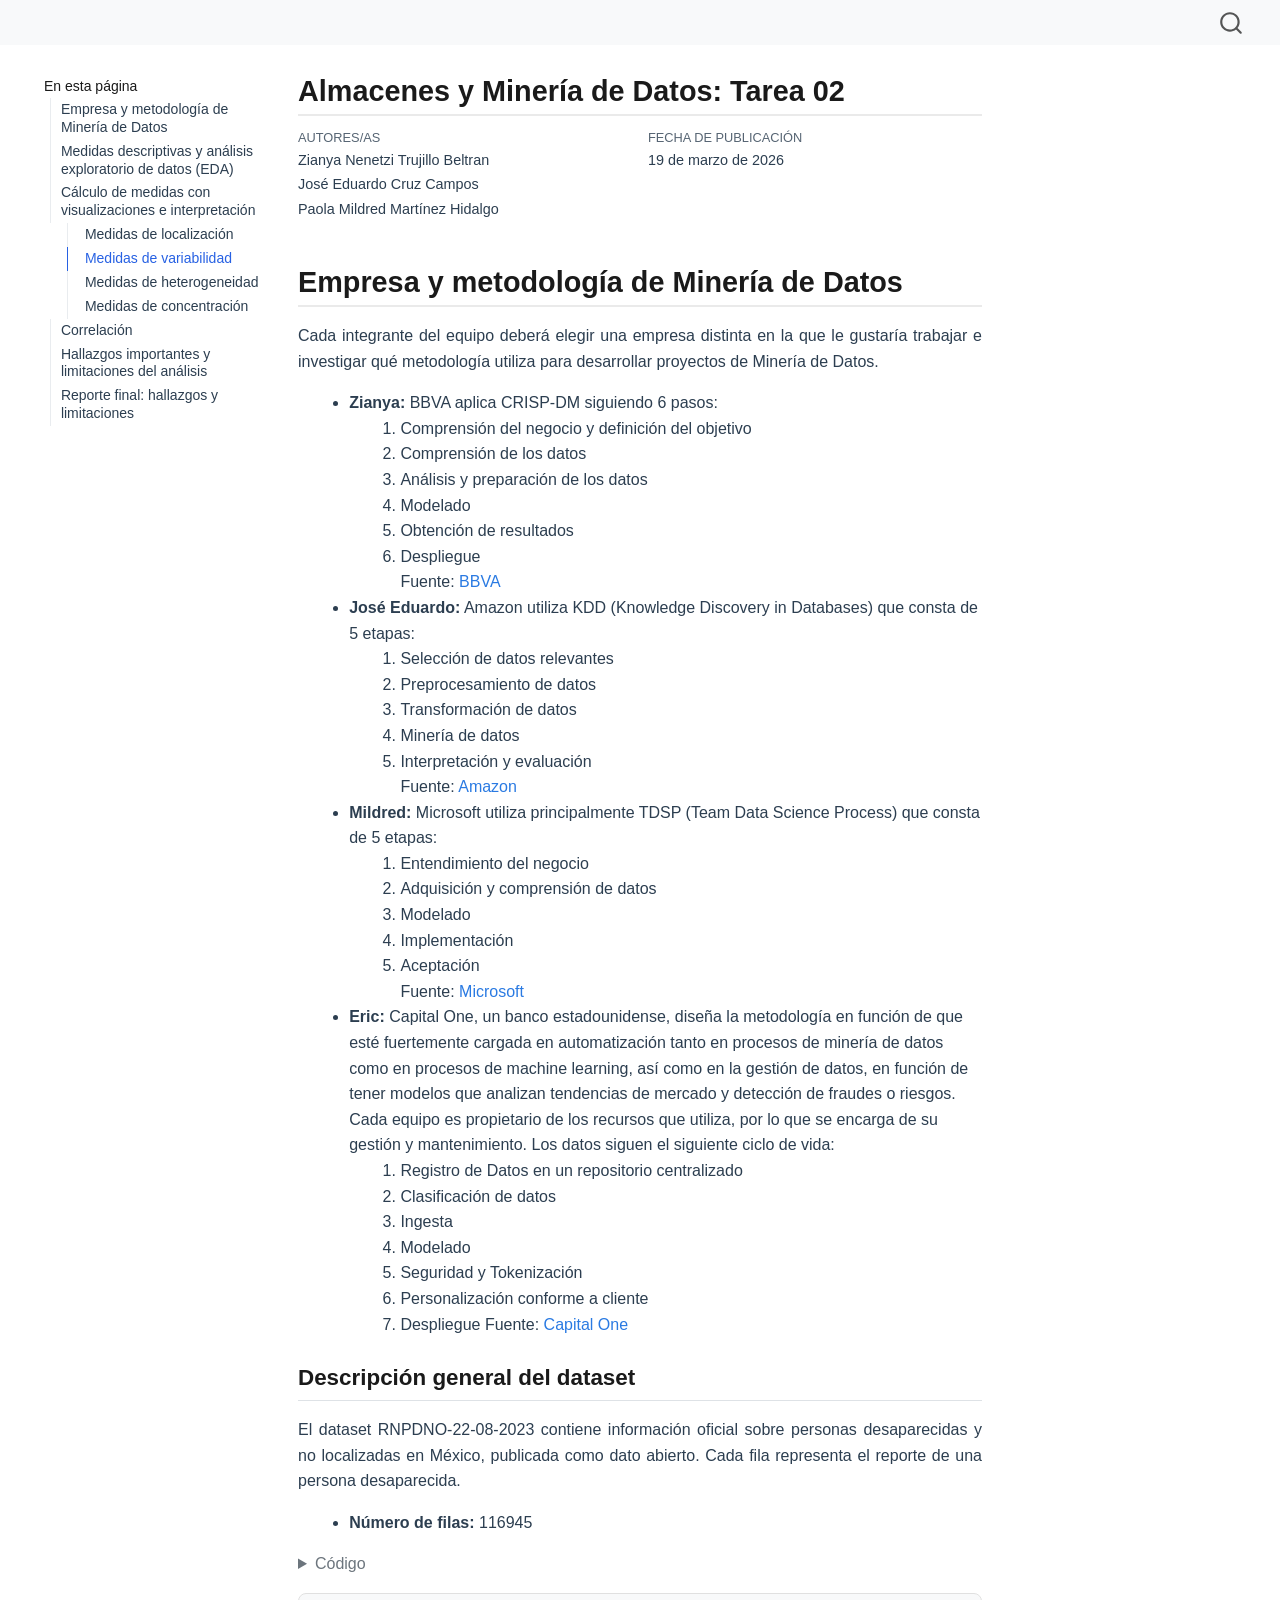
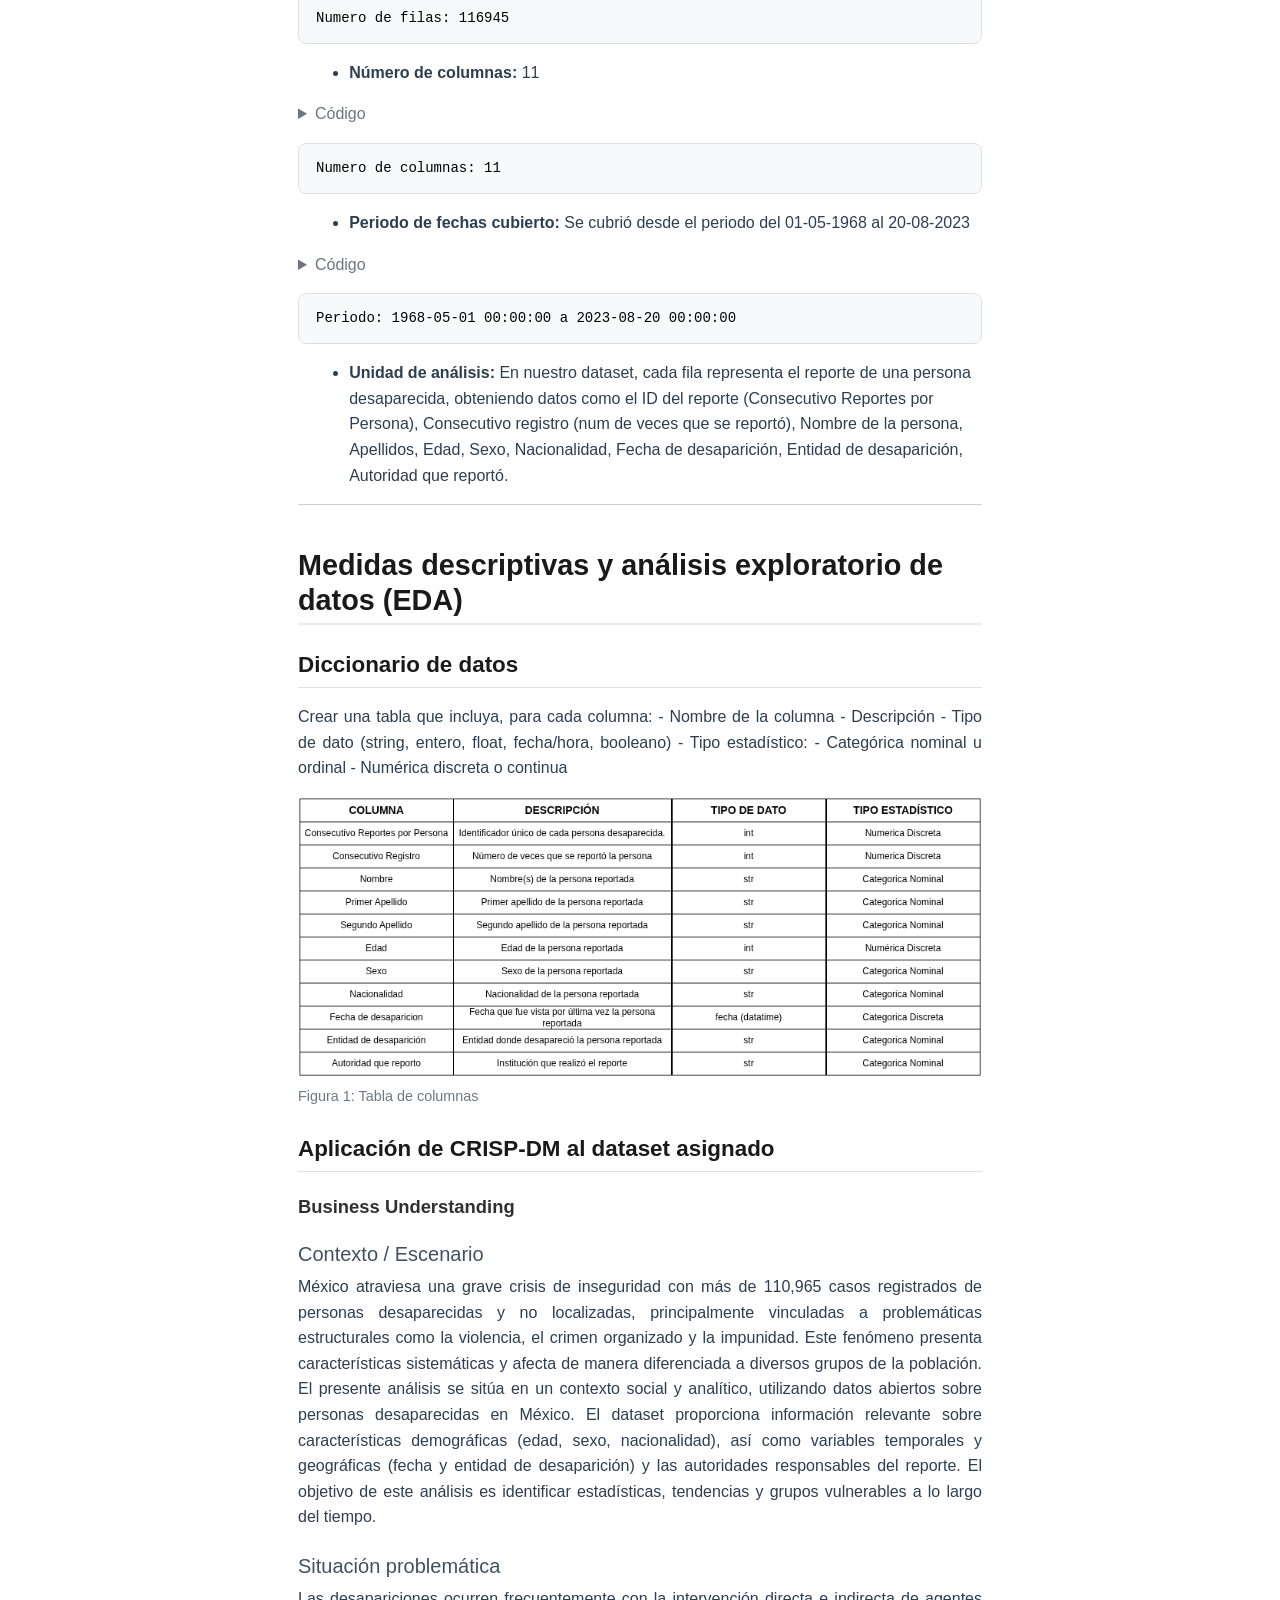
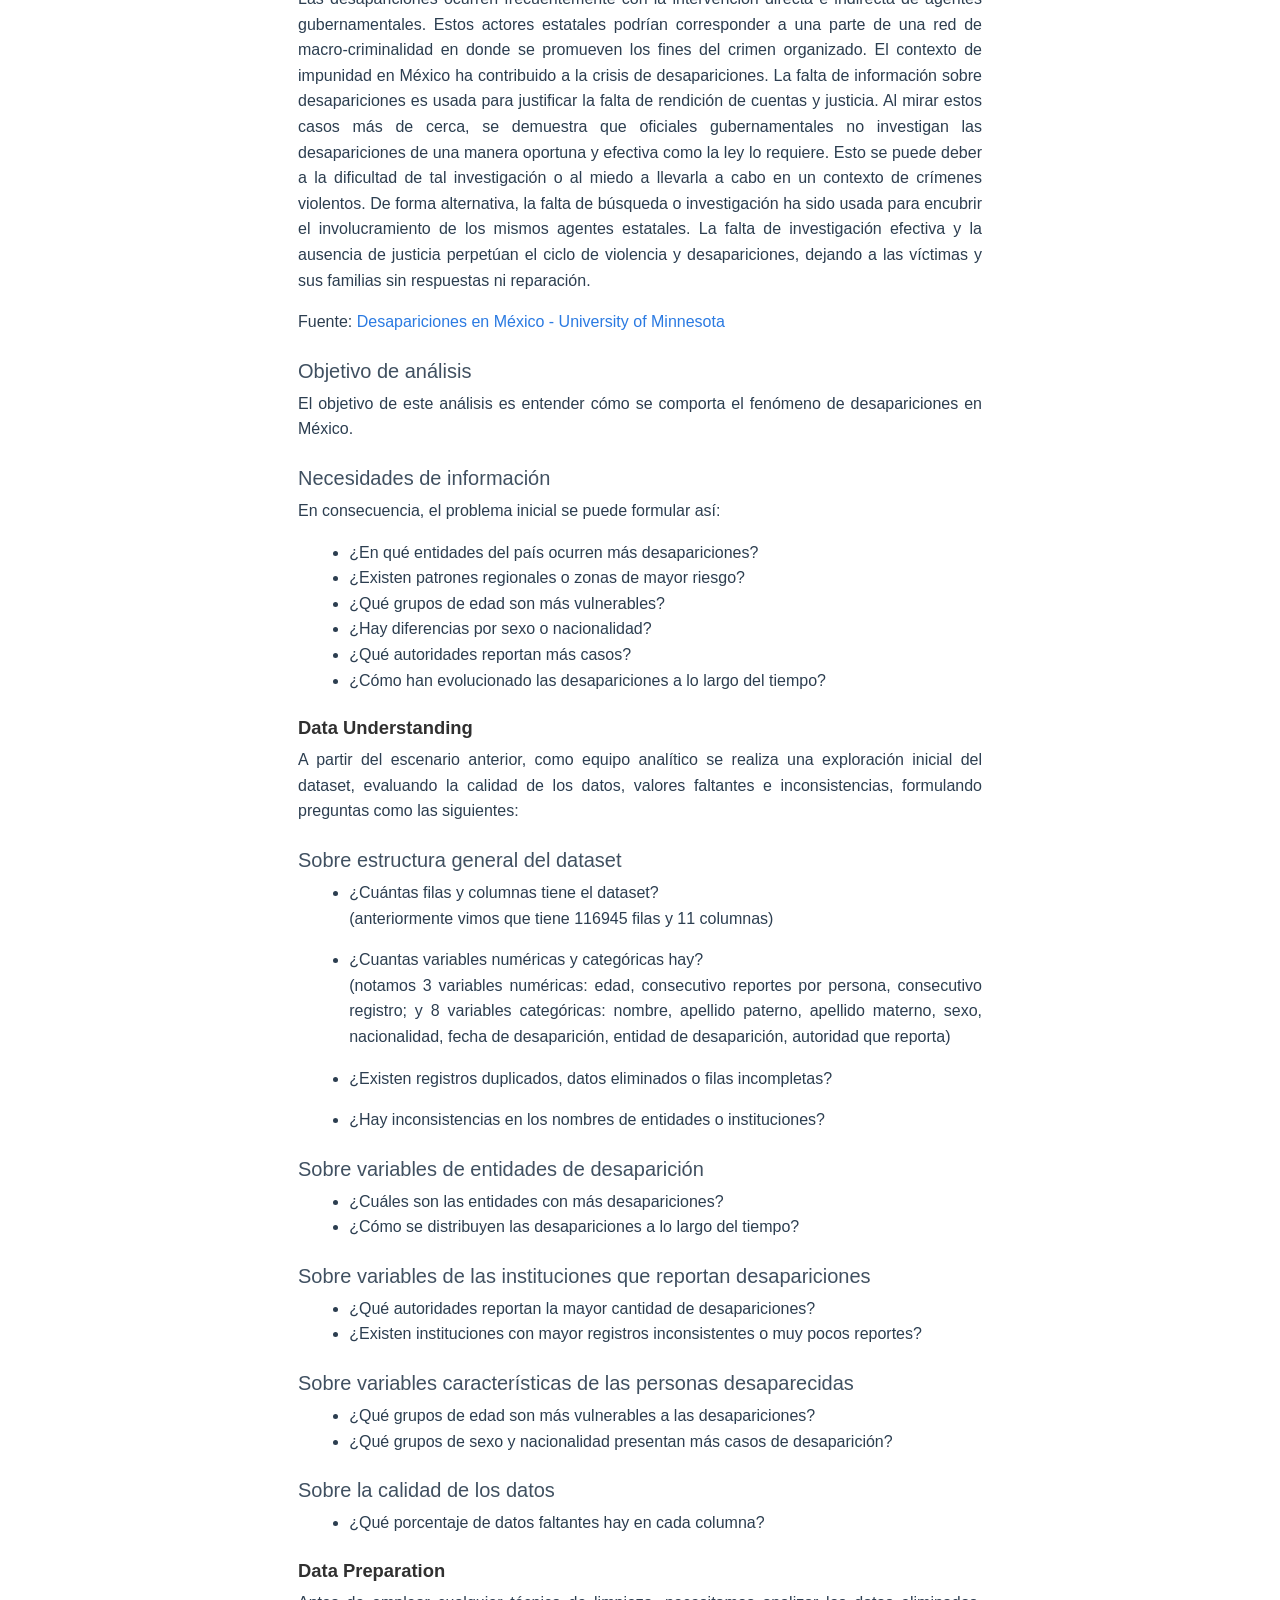
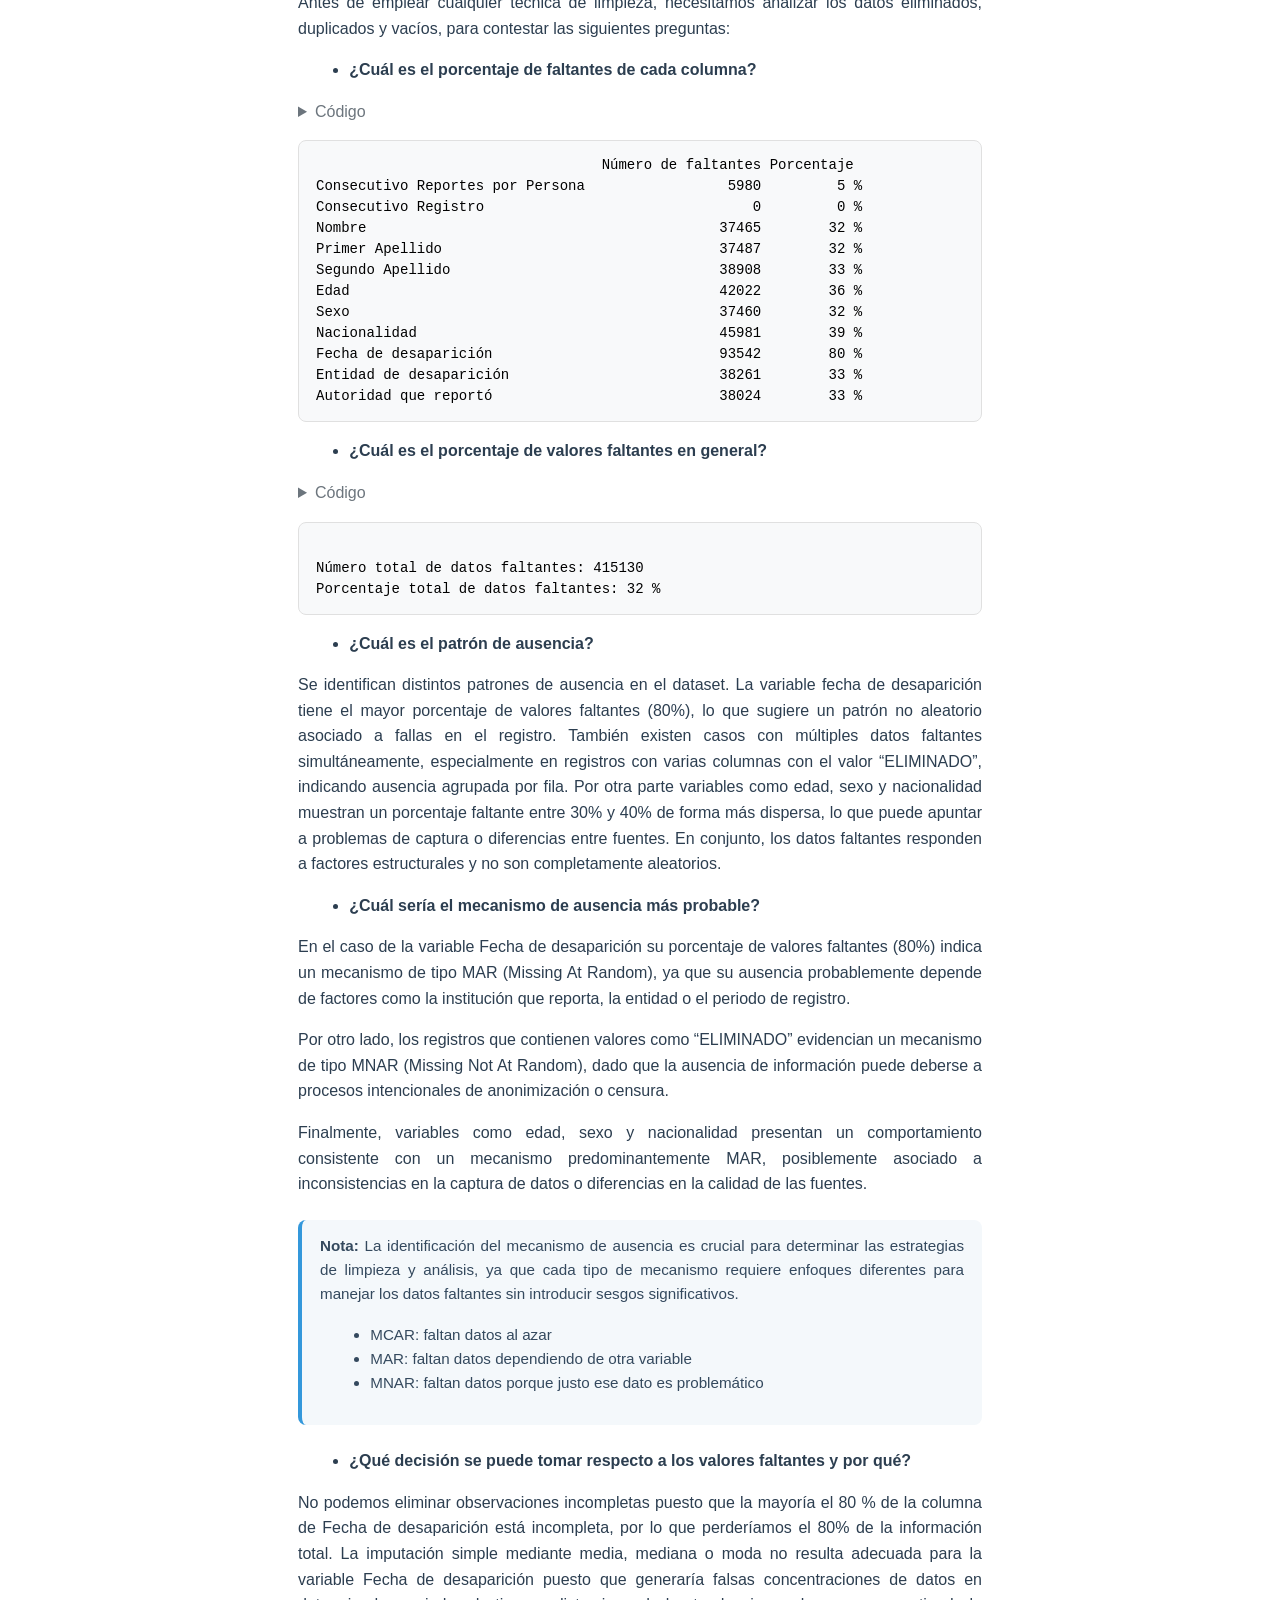
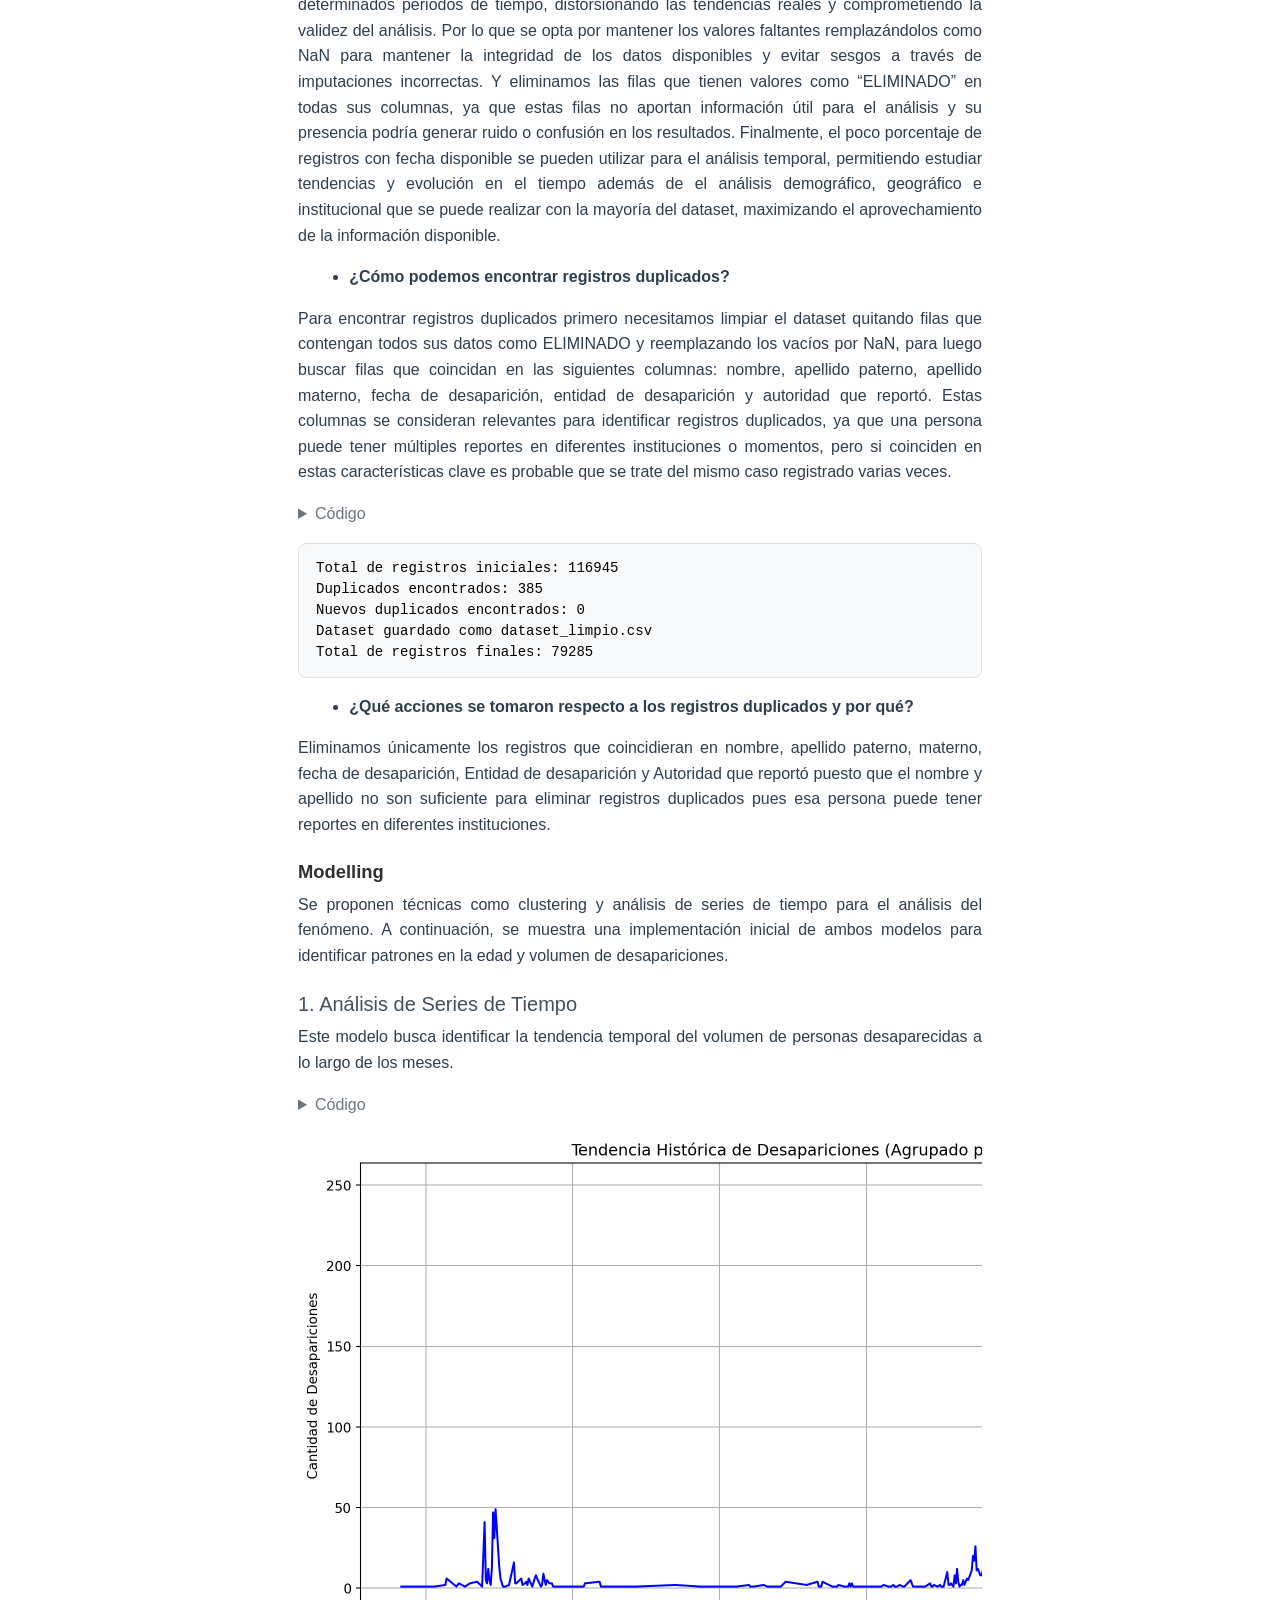
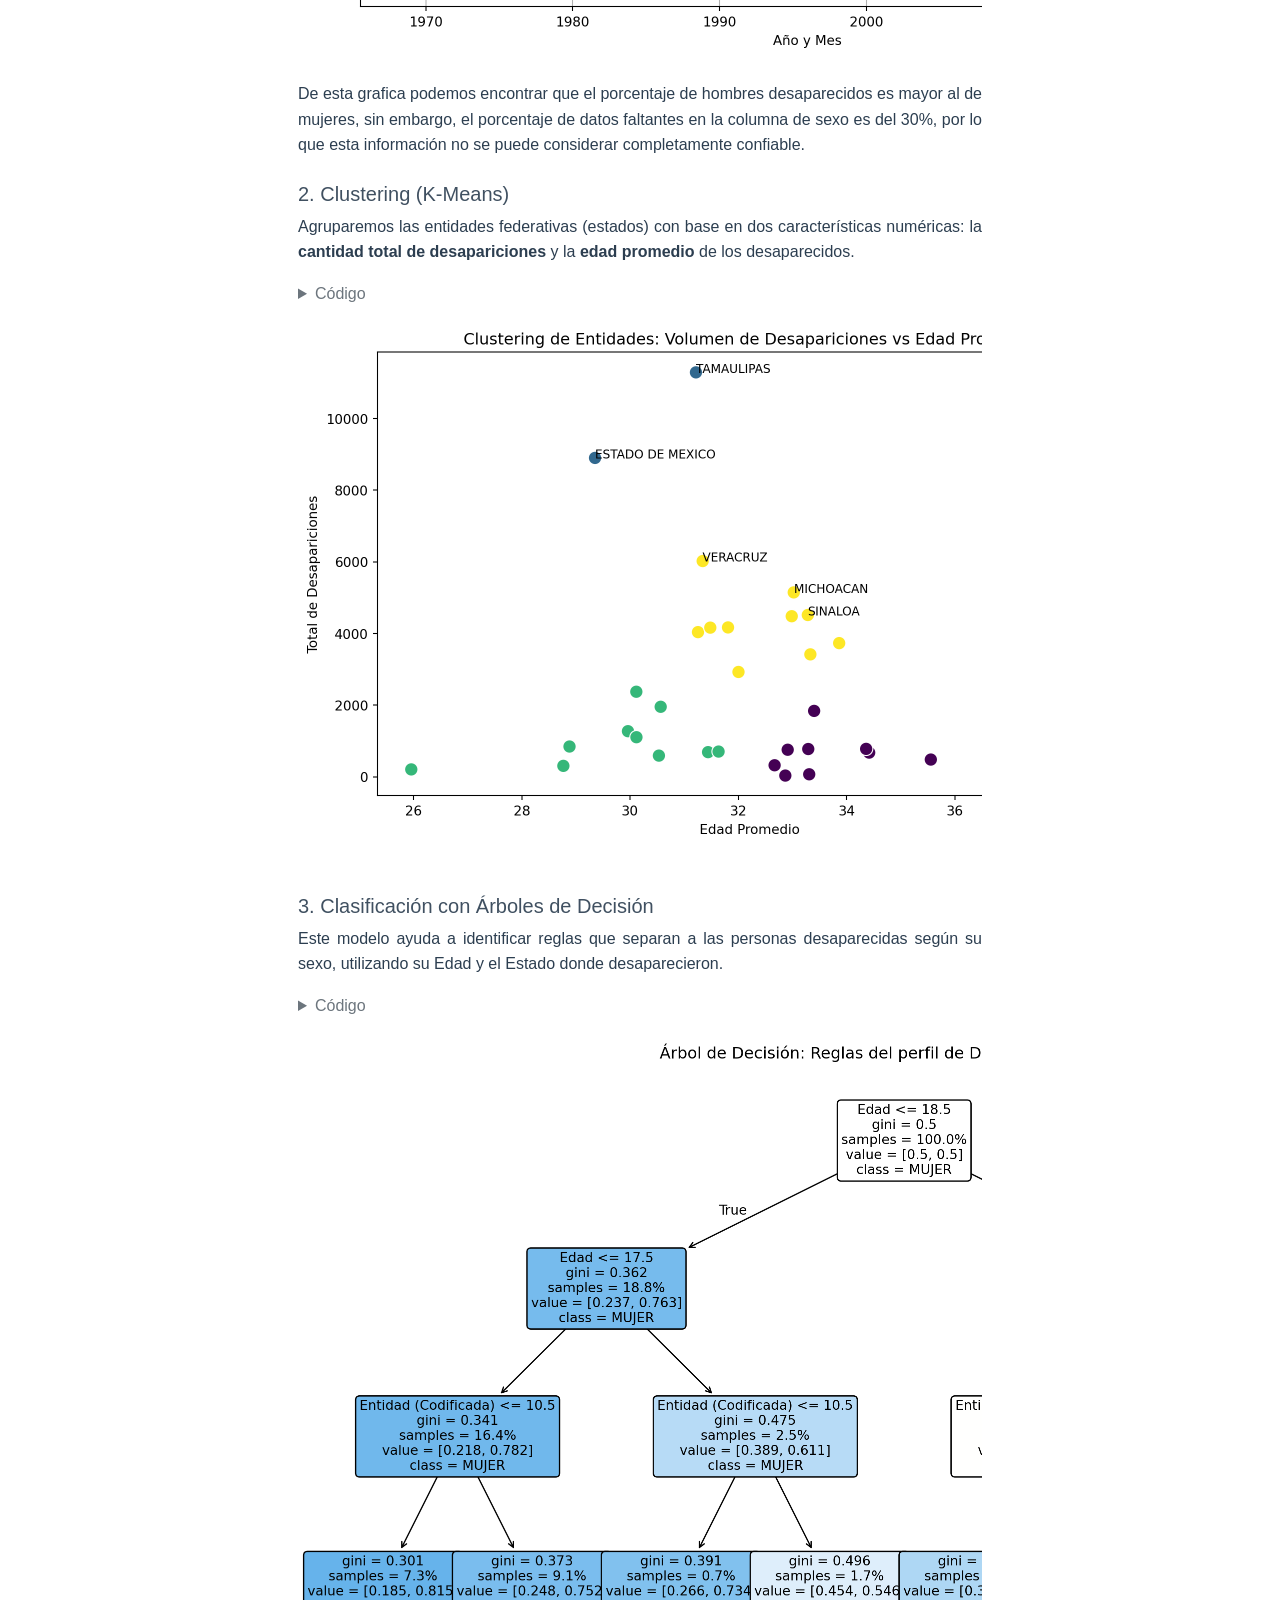
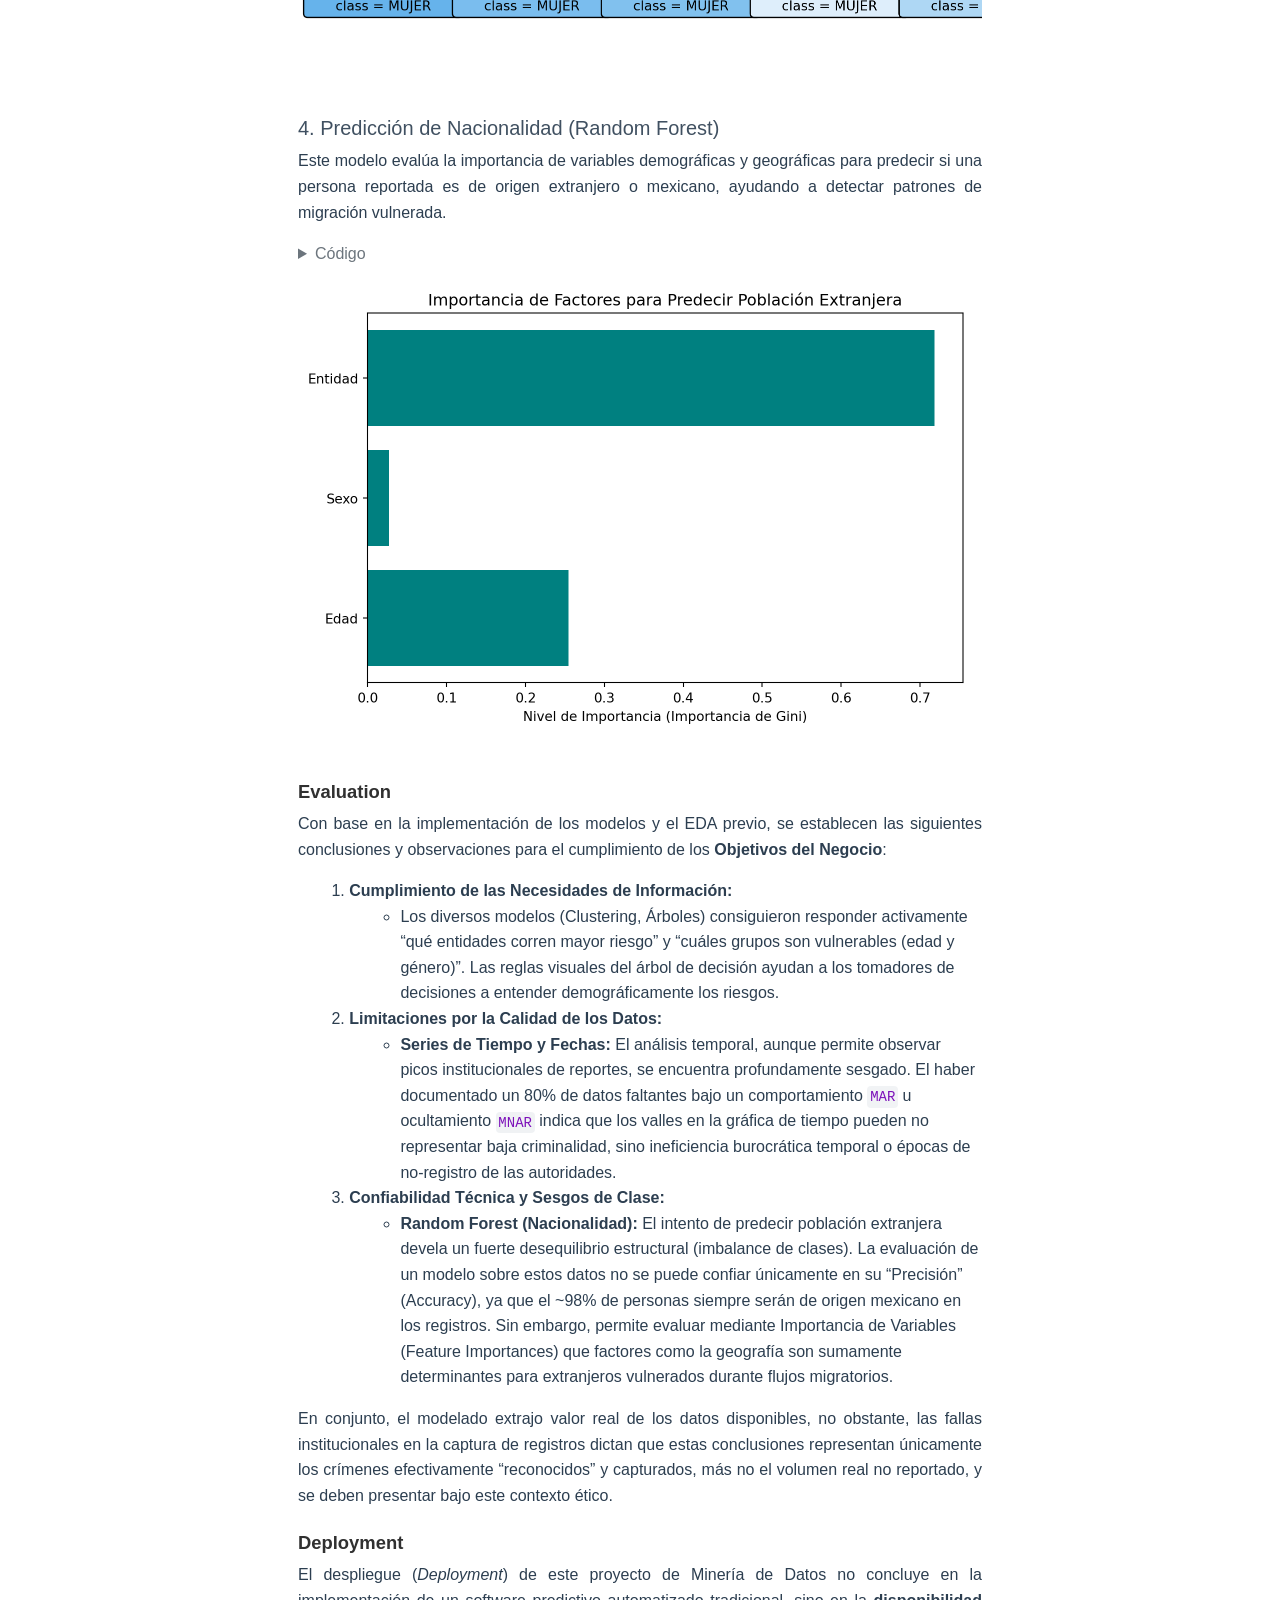
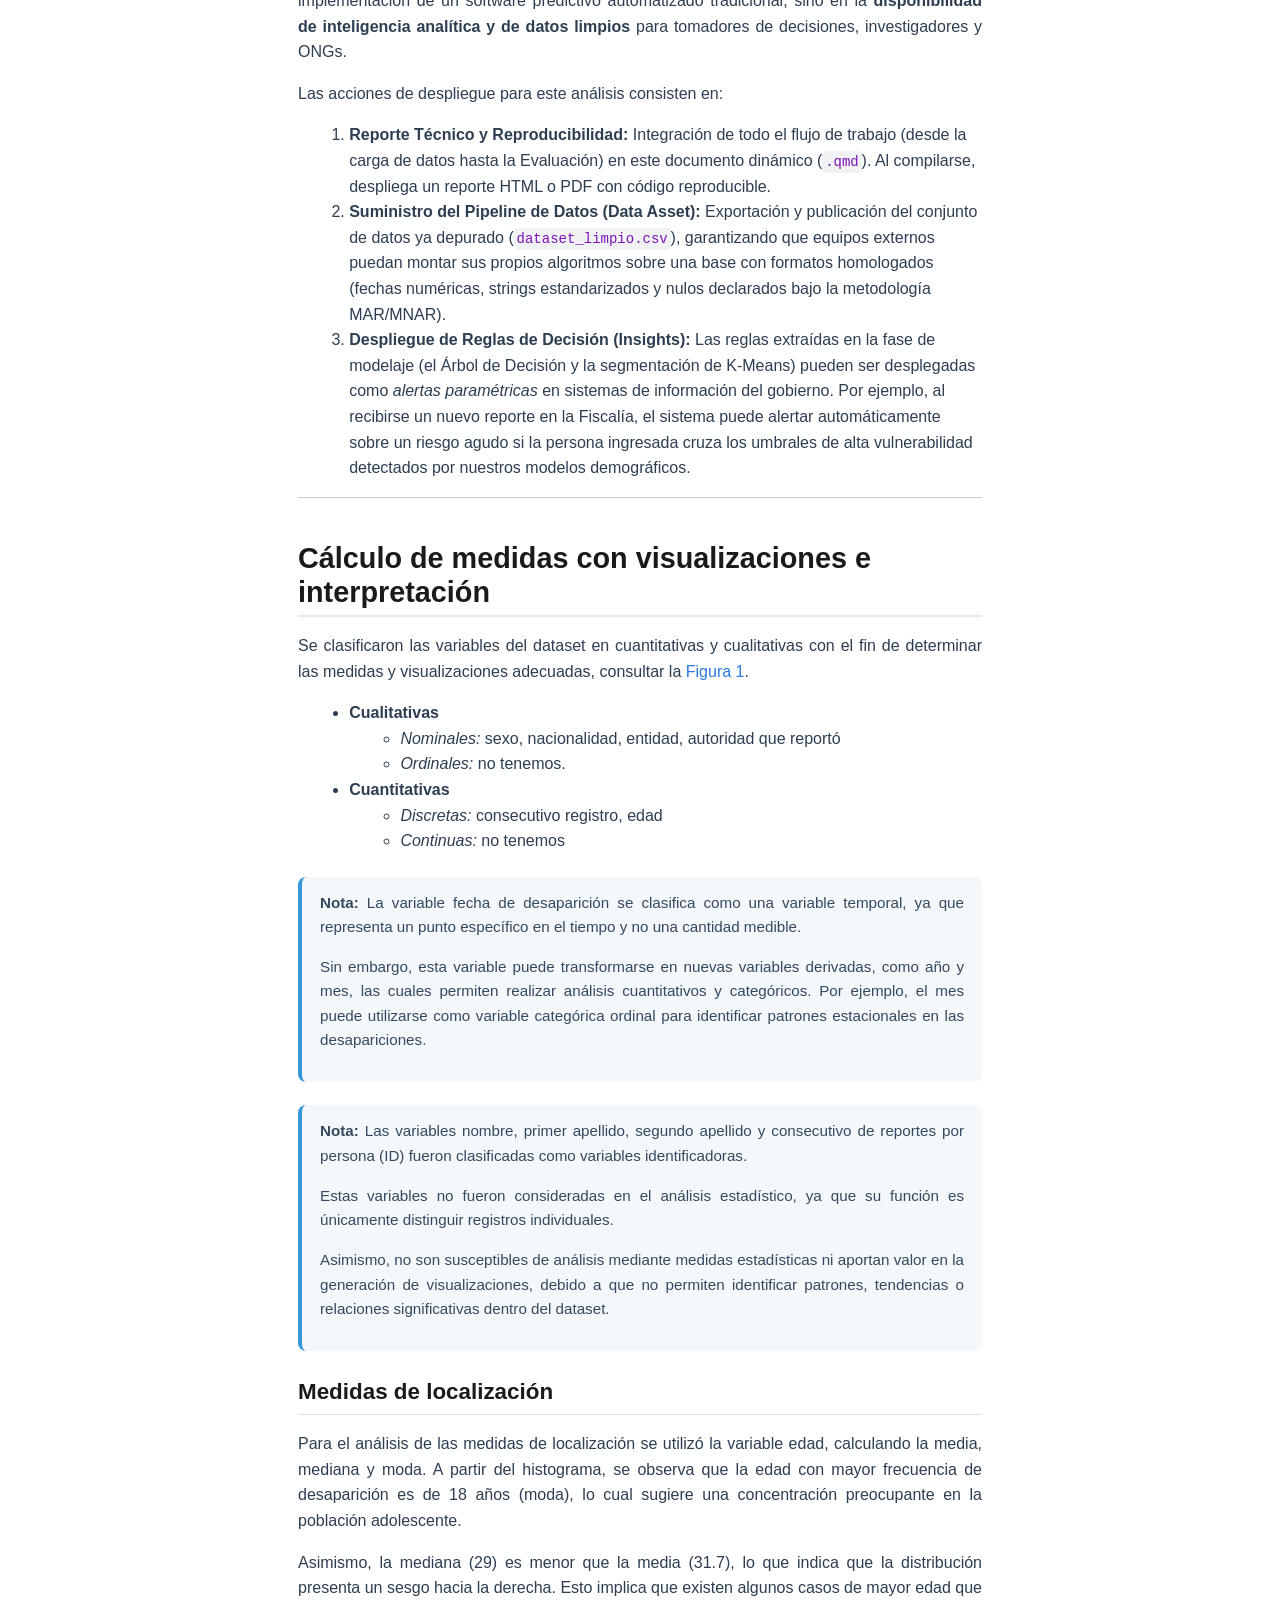
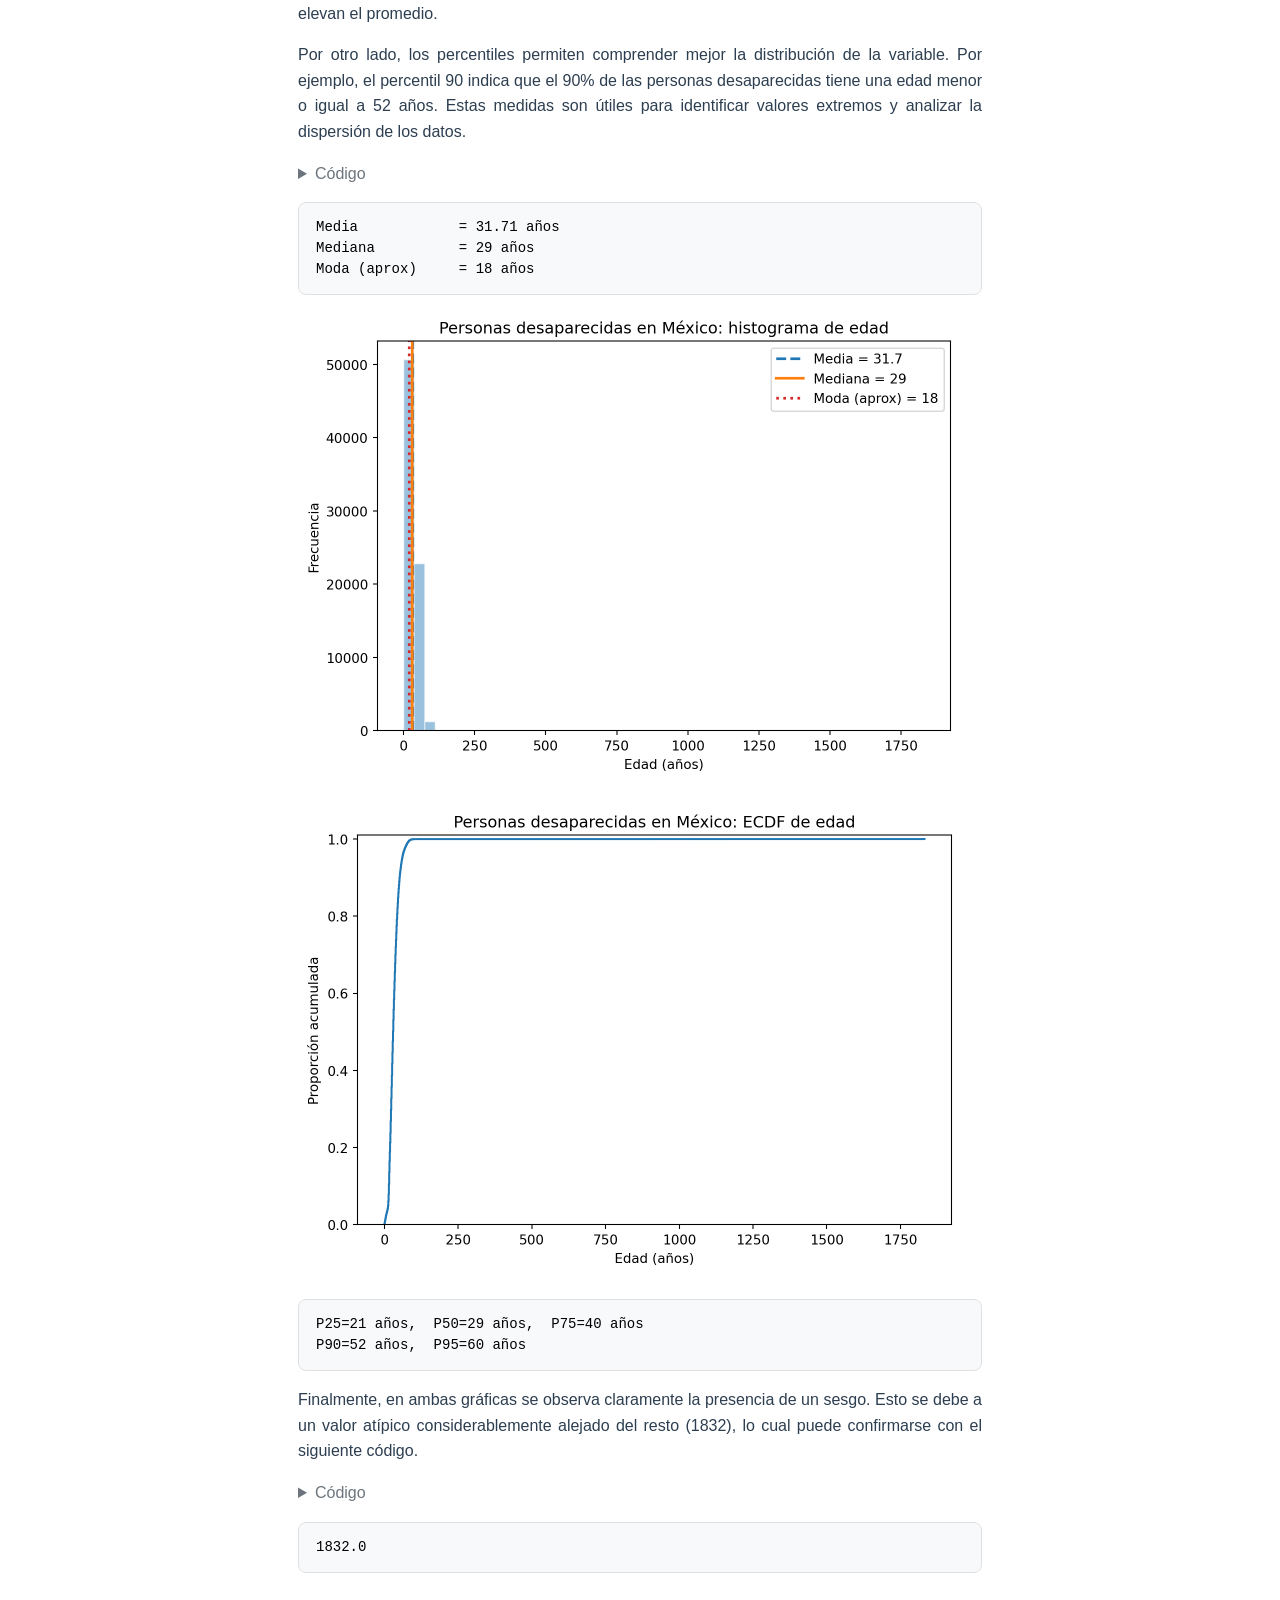
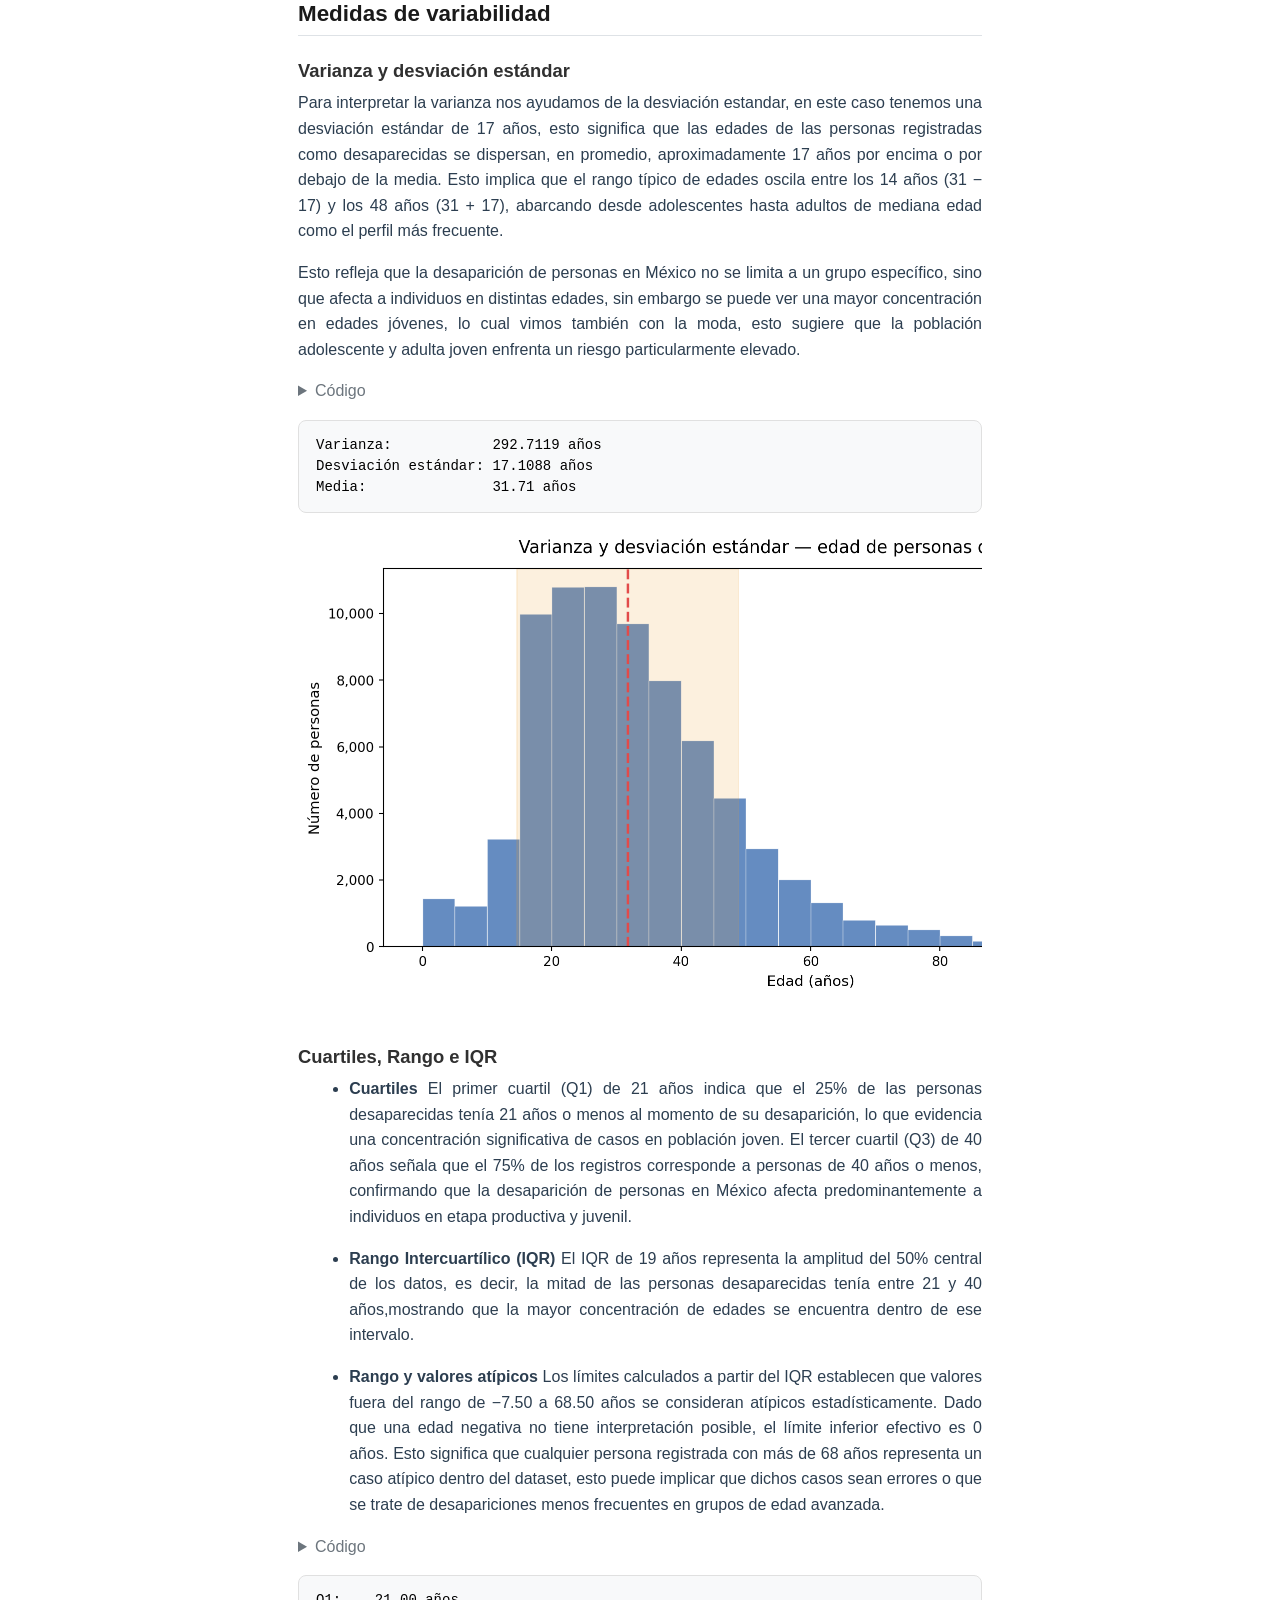
==== index.html @ b9af42fd "hallazgo 4" ====
<!DOCTYPE html>
<html xmlns="http://www.w3.org/1999/xhtml" lang="es" xml:lang="es"><head>

<meta charset="utf-8">
<meta name="generator" content="quarto-1.9.35">

<meta name="viewport" content="width=device-width, initial-scale=1.0, user-scalable=yes">

<meta name="author" content="Zianya Nenetzi Trujillo Beltran">
<meta name="author" content="José Eduardo Cruz Campos">
<meta name="author" content="Paola Mildred Martínez Hidalgo">

<title>Almacenes y Minería de Datos: Tarea 02</title>
<style>
/* Default styles provided by pandoc.
** See https://pandoc.org/MANUAL.html#variables-for-html for config info.
*/
code{white-space: pre-wrap;}
span.smallcaps{font-variant: small-caps;}
div.columns{display: flex; gap: min(4vw, 1.5em);}
div.column{flex: auto; overflow-x: auto;}
div.hanging-indent{margin-left: 1.5em; text-indent: -1.5em;}
ul.task-list{list-style: none;}
ul.task-list li input[type="checkbox"] {
  width: 0.8em;
  margin: 0 0.8em 0.2em -1em; /* quarto-specific, see https://github.com/quarto-dev/quarto-cli/issues/4556 */ 
  vertical-align: middle;
}
/* CSS for syntax highlighting */
html { -webkit-text-size-adjust: 100%; }
pre > code.sourceCode { white-space: pre; position: relative; }
pre > code.sourceCode > span { display: inline-block; line-height: 1.25; }
pre > code.sourceCode > span:empty { height: 1.2em; }
.sourceCode { overflow: visible; }
code.sourceCode > span { color: inherit; text-decoration: inherit; }
div.sourceCode { margin: 1em 0; }
pre.sourceCode { margin: 0; }
@media screen {
div.sourceCode { overflow: auto; }
}
@media print {
pre > code.sourceCode { white-space: pre-wrap; }
pre > code.sourceCode > span { text-indent: -5em; padding-left: 5em; }
}
pre.numberSource code
  { counter-reset: source-line 0; }
pre.numberSource code > span
  { position: relative; left: -4em; counter-increment: source-line; }
pre.numberSource code > span > a:first-child::before
  { content: counter(source-line);
    position: relative; left: -1em; text-align: right; vertical-align: baseline;
    border: none; display: inline-block;
    -webkit-touch-callout: none; -webkit-user-select: none;
    -khtml-user-select: none; -moz-user-select: none;
    -ms-user-select: none; user-select: none;
    padding: 0 4px; width: 4em;
  }
pre.numberSource { margin-left: 3em;  padding-left: 4px; }
div.sourceCode
  {   }
@media screen {
pre > code.sourceCode > span > a:first-child::before { text-decoration: underline; }
}
</style>


<script src="site_libs/quarto-nav/quarto-nav.js"></script>
<script src="site_libs/quarto-nav/headroom.min.js"></script>
<script src="site_libs/clipboard/clipboard.min.js"></script>
<script src="site_libs/quarto-search/autocomplete.umd.js"></script>
<script src="site_libs/quarto-search/fuse.min.js"></script>
<script src="site_libs/quarto-search/quarto-search.js"></script>
<meta name="quarto:offset" content="./">
<script src="site_libs/quarto-html/quarto.js" type="module"></script>
<script src="site_libs/quarto-html/tabsets/tabsets.js" type="module"></script>
<script src="site_libs/quarto-html/popper.min.js"></script>
<script src="site_libs/quarto-html/tippy.umd.min.js"></script>
<script src="site_libs/quarto-html/anchor.min.js"></script>
<link href="site_libs/quarto-html/tippy.css" rel="stylesheet">
<link href="site_libs/quarto-html/quarto-syntax-highlighting-46f66b053e56abd73bb6e954d61a315b.css" rel="stylesheet" id="quarto-text-highlighting-styles">
<script src="site_libs/bootstrap/bootstrap.min.js"></script>
<link href="site_libs/bootstrap/bootstrap-icons.css" rel="stylesheet">
<link href="site_libs/bootstrap/bootstrap-04217135fd46c88b22d4bd32c3ae5eaf.min.css" rel="stylesheet" append-hash="true" id="quarto-bootstrap" data-mode="light">
<script id="quarto-search-options" type="application/json">{
  "location": "navbar",
  "copy-button": false,
  "collapse-after": 3,
  "panel-placement": "end",
  "type": "overlay",
  "limit": 50,
  "keyboard-shortcut": [
    "f",
    "/",
    "s"
  ],
  "show-item-context": false,
  "language": {
    "search-no-results-text": "No se han encontrado resultados",
    "search-matching-documents-text": "documentos encontrados",
    "search-copy-link-title": "Copiar el enlace en la búsqueda",
    "search-hide-matches-text": "Ocultar resultados adicionales",
    "search-more-match-text": "resultado adicional en este documento",
    "search-more-matches-text": "resultados adicionales en este documento",
    "search-clear-button-title": "Borrar",
    "search-text-placeholder": "",
    "search-detached-cancel-button-title": "Cancelar",
    "search-submit-button-title": "Enviar",
    "search-label": "Buscar"
  }
}</script>


<link rel="stylesheet" href="styles.css">
</head>

<body class="floating nav-fixed quarto-light">

<div id="quarto-search-results"></div>
  <header id="quarto-header" class="headroom fixed-top">
    <nav class="navbar navbar-expand-lg " data-bs-theme="dark">
      <div class="navbar-container container-fluid">
        <div class="quarto-navbar-tools tools-end">
</div>
          <div id="quarto-search" class="" title="Buscar"></div>
      </div> <!-- /container-fluid -->
    </nav>
</header>
<!-- content -->
<div id="quarto-content" class="quarto-container page-columns page-rows-contents page-layout-article page-navbar">
<!-- sidebar -->
  <nav id="quarto-sidebar" class="sidebar collapse collapse-horizontal quarto-sidebar-collapse-item sidebar-navigation floating overflow-auto">
    <nav id="TOC" role="doc-toc" class="toc-active">
    <h2 id="toc-title">En esta página</h2>
   
  <ul class="collapse">
  <li><a href="#empresa-y-metodología-de-minería-de-datos" id="toc-empresa-y-metodología-de-minería-de-datos" class="nav-link active" data-scroll-target="#empresa-y-metodología-de-minería-de-datos">Empresa y metodología de Minería de Datos</a>
  <ul class="collapse">
  <li><a href="#descripción-general-del-dataset" id="toc-descripción-general-del-dataset" class="nav-link" data-scroll-target="#descripción-general-del-dataset">Descripción general del dataset</a></li>
  </ul></li>
  <li><a href="#medidas-descriptivas-y-análisis-exploratorio-de-datos-eda" id="toc-medidas-descriptivas-y-análisis-exploratorio-de-datos-eda" class="nav-link" data-scroll-target="#medidas-descriptivas-y-análisis-exploratorio-de-datos-eda">Medidas descriptivas y análisis exploratorio de datos (EDA)</a>
  <ul class="collapse">
  <li><a href="#diccionario-de-datos" id="toc-diccionario-de-datos" class="nav-link" data-scroll-target="#diccionario-de-datos">Diccionario de datos</a></li>
  <li><a href="#aplicación-de-crisp-dm-al-dataset-asignado" id="toc-aplicación-de-crisp-dm-al-dataset-asignado" class="nav-link" data-scroll-target="#aplicación-de-crisp-dm-al-dataset-asignado">Aplicación de CRISP-DM al dataset asignado</a></li>
  </ul></li>
  <li><a href="#cálculo-de-medidas-con-visualizaciones-e-interpretación" id="toc-cálculo-de-medidas-con-visualizaciones-e-interpretación" class="nav-link" data-scroll-target="#cálculo-de-medidas-con-visualizaciones-e-interpretación">Cálculo de medidas con visualizaciones e interpretación</a>
  <ul class="collapse">
  <li><a href="#medidas-de-localización" id="toc-medidas-de-localización" class="nav-link" data-scroll-target="#medidas-de-localización">Medidas de localización</a></li>
  <li><a href="#medidas-de-variabilidad" id="toc-medidas-de-variabilidad" class="nav-link" data-scroll-target="#medidas-de-variabilidad">Medidas de variabilidad</a></li>
  <li><a href="#medidas-de-heterogeneidad" id="toc-medidas-de-heterogeneidad" class="nav-link" data-scroll-target="#medidas-de-heterogeneidad">Medidas de heterogeneidad</a></li>
  <li><a href="#medidas-de-concentración" id="toc-medidas-de-concentración" class="nav-link" data-scroll-target="#medidas-de-concentración">Medidas de concentración</a></li>
  </ul></li>
  <li><a href="#correlación" id="toc-correlación" class="nav-link" data-scroll-target="#correlación">Correlación</a></li>
  <li><a href="#hallazgos-importantes-y-limitaciones-del-análisis" id="toc-hallazgos-importantes-y-limitaciones-del-análisis" class="nav-link" data-scroll-target="#hallazgos-importantes-y-limitaciones-del-análisis">Hallazgos importantes y limitaciones del análisis</a></li>
  <li><a href="#reporte-final-hallazgos-y-limitaciones" id="toc-reporte-final-hallazgos-y-limitaciones" class="nav-link" data-scroll-target="#reporte-final-hallazgos-y-limitaciones">Reporte final: hallazgos y limitaciones</a></li>
  </ul>
</nav>
</nav>
<div id="quarto-sidebar-glass" class="quarto-sidebar-collapse-item" data-bs-toggle="collapse" data-bs-target=".quarto-sidebar-collapse-item"></div>
<!-- margin-sidebar -->
    <div id="quarto-margin-sidebar" class="sidebar margin-sidebar zindex-bottom">
    </div>
<!-- main -->
<main class="content" id="quarto-document-content">

<header id="title-block-header" class="quarto-title-block default">
<div class="quarto-title">
<h1 class="title">Almacenes y Minería de Datos: Tarea 02</h1>
</div>



<div class="quarto-title-meta">

    <div>
    <div class="quarto-title-meta-heading">Autores/as</div>
    <div class="quarto-title-meta-contents">
             <p>Zianya Nenetzi Trujillo Beltran </p>
             <p>José Eduardo Cruz Campos </p>
             <p>Paola Mildred Martínez Hidalgo </p>
          </div>
  </div>
    
    <div>
    <div class="quarto-title-meta-heading">Fecha de publicación</div>
    <div class="quarto-title-meta-contents">
      <p class="date">19 de marzo de 2026</p>
    </div>
  </div>
  
    
  </div>
  


</header>


<section id="empresa-y-metodología-de-minería-de-datos" class="level1">
<h1>Empresa y metodología de Minería de Datos</h1>
<p>Cada integrante del equipo deberá elegir una empresa distinta en la que le gustaría trabajar e investigar qué metodología utiliza para desarrollar proyectos de Minería de Datos.</p>
<ul>
<li><strong>Zianya:</strong> BBVA aplica CRISP-DM siguiendo 6 pasos:
<ol type="1">
<li>Comprensión del negocio y definición del objetivo</li>
<li>Comprensión de los datos</li>
<li>Análisis y preparación de los datos</li>
<li>Modelado</li>
<li>Obtención de resultados</li>
<li>Despliegue<br>
Fuente: <a href="https://www.bbva.com/es/empresas/como-puede-ayudar-el-data-mining-a-las-empresas/">BBVA</a></li>
</ol></li>
<li><strong>José Eduardo:</strong> Amazon utiliza KDD (Knowledge Discovery in Databases) que consta de 5 etapas:
<ol type="1">
<li>Selección de datos relevantes</li>
<li>Preprocesamiento de datos</li>
<li>Transformación de datos</li>
<li>Minería de datos</li>
<li>Interpretación y evaluación<br>
Fuente: <a href="https://aws.amazon.com/es/what-is/data-mining/">Amazon</a></li>
</ol></li>
<li><strong>Mildred:</strong> Microsoft utiliza principalmente TDSP (Team Data Science Process) que consta de 5 etapas:
<ol type="1">
<li>Entendimiento del negocio</li>
<li>Adquisición y comprensión de datos</li>
<li>Modelado</li>
<li>Implementación</li>
<li>Aceptación<br>
Fuente: <a href="https://learn.microsoft.com/en-us/analysis-services/data-mining/data-mining-ssas?view=asallproducts-allversions">Microsoft</a></li>
</ol></li>
<li><strong>Eric:</strong> Capital One, un banco estadounidense, diseña la metodología en función de que esté fuertemente cargada en automatización tanto en procesos de minería de datos como en procesos de machine learning, así como en la gestión de datos, en función de tener modelos que analizan tendencias de mercado y detección de fraudes o riesgos. Cada equipo es propietario de los recursos que utiliza, por lo que se encarga de su gestión y mantenimiento. Los datos siguen el siguiente ciclo de vida:
<ol type="1">
<li>Registro de Datos en un repositorio centralizado</li>
<li>Clasificación de datos</li>
<li>Ingesta</li>
<li>Modelado</li>
<li>Seguridad y Tokenización</li>
<li>Personalización conforme a cliente</li>
<li>Despliegue Fuente: <a href="https://www.capitalone.com/tech/cloud/data-management-at-scale/">Capital One</a></li>
</ol></li>
</ul>
<section id="descripción-general-del-dataset" class="level2">
<h2 class="anchored" data-anchor-id="descripción-general-del-dataset">Descripción general del dataset</h2>
<p>El dataset RNPDNO-22-08-2023 contiene información oficial sobre personas desaparecidas y no localizadas en México, publicada como dato abierto. Cada fila representa el reporte de una persona desaparecida.</p>
<ul>
<li><strong>Número de filas:</strong> 116945</li>
</ul>
<div id="9afa1002" class="cell" data-execution_count="1">
<details class="code-fold">
<summary>Código</summary>
<div class="code-copy-outer-scaffold"><div class="sourceCode cell-code" id="cb1"><pre class="sourceCode python code-with-copy"><code class="sourceCode python"><span id="cb1-1"><a href="#cb1-1" aria-hidden="true" tabindex="-1"></a><span class="im">import</span> numpy <span class="im">as</span> np</span>
<span id="cb1-2"><a href="#cb1-2" aria-hidden="true" tabindex="-1"></a><span class="im">import</span> pandas <span class="im">as</span> pd</span>
<span id="cb1-3"><a href="#cb1-3" aria-hidden="true" tabindex="-1"></a><span class="im">import</span> matplotlib.pyplot <span class="im">as</span> plt</span>
<span id="cb1-4"><a href="#cb1-4" aria-hidden="true" tabindex="-1"></a></span>
<span id="cb1-5"><a href="#cb1-5" aria-hidden="true" tabindex="-1"></a>dataset <span class="op">=</span> pd.read_csv(<span class="st">"RNPDNO-22-08-2023.csv"</span>, encoding<span class="op">=</span><span class="st">"latin-1"</span>)</span>
<span id="cb1-6"><a href="#cb1-6" aria-hidden="true" tabindex="-1"></a></span>
<span id="cb1-7"><a href="#cb1-7" aria-hidden="true" tabindex="-1"></a>df <span class="op">=</span> pd.DataFrame(dataset)</span>
<span id="cb1-8"><a href="#cb1-8" aria-hidden="true" tabindex="-1"></a>num_files <span class="op">=</span> df.shape[<span class="dv">0</span>] <span class="co">#obtenemos el numero de filas del csv </span></span>
<span id="cb1-9"><a href="#cb1-9" aria-hidden="true" tabindex="-1"></a></span>
<span id="cb1-10"><a href="#cb1-10" aria-hidden="true" tabindex="-1"></a><span class="bu">print</span>(<span class="ss">f"Numero de filas: </span><span class="sc">{</span>num_files<span class="sc">}</span><span class="ss">"</span>)</span></code></pre></div><button title="Copiar al portapapeles" class="code-copy-button"><i class="bi"></i></button></div>
</details>
<div class="cell-output cell-output-stdout">
<pre><code>Numero de filas: 116945</code></pre>
</div>
</div>
<ul>
<li><strong>Número de columnas:</strong> 11</li>
</ul>
<div id="ffbf6f32" class="cell" data-execution_count="2">
<details class="code-fold">
<summary>Código</summary>
<div class="code-copy-outer-scaffold"><div class="sourceCode cell-code" id="cb3"><pre class="sourceCode python code-with-copy"><code class="sourceCode python"><span id="cb3-1"><a href="#cb3-1" aria-hidden="true" tabindex="-1"></a><span class="im">import</span> numpy <span class="im">as</span> np</span>
<span id="cb3-2"><a href="#cb3-2" aria-hidden="true" tabindex="-1"></a><span class="im">import</span> pandas <span class="im">as</span> pd</span>
<span id="cb3-3"><a href="#cb3-3" aria-hidden="true" tabindex="-1"></a><span class="im">import</span> matplotlib.pyplot <span class="im">as</span> plt</span>
<span id="cb3-4"><a href="#cb3-4" aria-hidden="true" tabindex="-1"></a></span>
<span id="cb3-5"><a href="#cb3-5" aria-hidden="true" tabindex="-1"></a>dataset <span class="op">=</span> pd.read_csv(<span class="st">"RNPDNO-22-08-2023.csv"</span>, encoding<span class="op">=</span><span class="st">"latin-1"</span>)</span>
<span id="cb3-6"><a href="#cb3-6" aria-hidden="true" tabindex="-1"></a></span>
<span id="cb3-7"><a href="#cb3-7" aria-hidden="true" tabindex="-1"></a>df <span class="op">=</span> pd.DataFrame(dataset)</span>
<span id="cb3-8"><a href="#cb3-8" aria-hidden="true" tabindex="-1"></a>num_columns <span class="op">=</span> df.shape[<span class="dv">1</span>] <span class="co">#obtenemos el numero de columnas del csv</span></span>
<span id="cb3-9"><a href="#cb3-9" aria-hidden="true" tabindex="-1"></a></span>
<span id="cb3-10"><a href="#cb3-10" aria-hidden="true" tabindex="-1"></a><span class="bu">print</span>(<span class="ss">f"Numero de columnas: </span><span class="sc">{</span>num_columns<span class="sc">}</span><span class="ss">"</span>)</span></code></pre></div><button title="Copiar al portapapeles" class="code-copy-button"><i class="bi"></i></button></div>
</details>
<div class="cell-output cell-output-stdout">
<pre><code>Numero de columnas: 11</code></pre>
</div>
</div>
<ul>
<li><strong>Periodo de fechas cubierto:</strong> Se cubrió desde el periodo del 01-05-1968 al 20-08-2023</li>
</ul>
<div id="b744fc86" class="cell" data-execution_count="3">
<details class="code-fold">
<summary>Código</summary>
<div class="code-copy-outer-scaffold"><div class="sourceCode cell-code" id="cb5"><pre class="sourceCode python code-with-copy"><code class="sourceCode python"><span id="cb5-1"><a href="#cb5-1" aria-hidden="true" tabindex="-1"></a><span class="im">import</span> numpy <span class="im">as</span> np</span>
<span id="cb5-2"><a href="#cb5-2" aria-hidden="true" tabindex="-1"></a><span class="im">import</span> pandas <span class="im">as</span> pd</span>
<span id="cb5-3"><a href="#cb5-3" aria-hidden="true" tabindex="-1"></a><span class="im">import</span> matplotlib.pyplot <span class="im">as</span> plt</span>
<span id="cb5-4"><a href="#cb5-4" aria-hidden="true" tabindex="-1"></a></span>
<span id="cb5-5"><a href="#cb5-5" aria-hidden="true" tabindex="-1"></a>dataset <span class="op">=</span> pd.read_csv(<span class="st">"RNPDNO-22-08-2023.csv"</span>, encoding<span class="op">=</span><span class="st">"latin-1"</span>)</span>
<span id="cb5-6"><a href="#cb5-6" aria-hidden="true" tabindex="-1"></a></span>
<span id="cb5-7"><a href="#cb5-7" aria-hidden="true" tabindex="-1"></a>df <span class="op">=</span> pd.DataFrame(dataset)</span>
<span id="cb5-8"><a href="#cb5-8" aria-hidden="true" tabindex="-1"></a></span>
<span id="cb5-9"><a href="#cb5-9" aria-hidden="true" tabindex="-1"></a><span class="co"># eliminamos espacios en blanco de los nombres de las columnas</span></span>
<span id="cb5-10"><a href="#cb5-10" aria-hidden="true" tabindex="-1"></a>df.columns <span class="op">=</span> df.columns.<span class="bu">str</span>.strip() </span>
<span id="cb5-11"><a href="#cb5-11" aria-hidden="true" tabindex="-1"></a><span class="co">#metemos a una lista las fechas de desaparicion para despues obtener la fecha minima y maxima.</span></span>
<span id="cb5-12"><a href="#cb5-12" aria-hidden="true" tabindex="-1"></a>df[<span class="st">"Fecha de desaparición"</span>] <span class="op">=</span> pd.to_datetime( df[<span class="st">"Fecha de desaparición"</span>], <span class="bu">format</span><span class="op">=</span><span class="st">"</span><span class="sc">%d</span><span class="st">/%m/%Y"</span>, errors<span class="op">=</span><span class="st">"coerce"</span> )</span>
<span id="cb5-13"><a href="#cb5-13" aria-hidden="true" tabindex="-1"></a>fecha_min <span class="op">=</span> df[<span class="st">"Fecha de desaparición"</span>].<span class="bu">min</span>() </span>
<span id="cb5-14"><a href="#cb5-14" aria-hidden="true" tabindex="-1"></a>fecha_max <span class="op">=</span> df[<span class="st">"Fecha de desaparición"</span>].<span class="bu">max</span>()</span>
<span id="cb5-15"><a href="#cb5-15" aria-hidden="true" tabindex="-1"></a></span>
<span id="cb5-16"><a href="#cb5-16" aria-hidden="true" tabindex="-1"></a><span class="bu">print</span>(<span class="st">"Periodo:"</span>, fecha_min, <span class="st">"a"</span>, fecha_max)</span></code></pre></div><button title="Copiar al portapapeles" class="code-copy-button"><i class="bi"></i></button></div>
</details>
<div class="cell-output cell-output-stdout">
<pre><code>Periodo: 1968-05-01 00:00:00 a 2023-08-20 00:00:00</code></pre>
</div>
</div>
<ul>
<li><strong>Unidad de análisis:</strong> En nuestro dataset, cada fila representa el reporte de una persona desaparecida, obteniendo datos como el ID del reporte (Consecutivo Reportes por Persona), Consecutivo registro (num de veces que se reportó), Nombre de la persona, Apellidos, Edad, Sexo, Nacionalidad, Fecha de desaparición, Entidad de desaparición, Autoridad que reportó.</li>
</ul>
<hr>
</section>
</section>
<section id="medidas-descriptivas-y-análisis-exploratorio-de-datos-eda" class="level1">
<h1>Medidas descriptivas y análisis exploratorio de datos (EDA)</h1>
<section id="diccionario-de-datos" class="level2">
<h2 class="anchored" data-anchor-id="diccionario-de-datos">Diccionario de datos</h2>
<p>Crear una tabla que incluya, para cada columna: - Nombre de la columna - Descripción - Tipo de dato (string, entero, float, fecha/hora, booleano) - Tipo estadístico: - Categórica nominal u ordinal - Numérica discreta o continua</p>
<div id="fig-tabla-columnas" class="quarto-float quarto-figure quarto-figure-center anchored">
<figure class="quarto-float quarto-float-fig figure">
<div aria-describedby="fig-tabla-columnas-caption-0ceaefa1-69ba-4598-a22c-09a6ac19f8ca">
<img src="images/tabla_de_columnas.png" class="img-fluid figure-img">
</div>
<figcaption class="quarto-float-caption-bottom quarto-float-caption quarto-float-fig" id="fig-tabla-columnas-caption-0ceaefa1-69ba-4598-a22c-09a6ac19f8ca">
Figura&nbsp;1: Tabla de columnas
</figcaption>
</figure>
</div>
</section>
<section id="aplicación-de-crisp-dm-al-dataset-asignado" class="level2">
<h2 class="anchored" data-anchor-id="aplicación-de-crisp-dm-al-dataset-asignado">Aplicación de CRISP-DM al dataset asignado</h2>
<section id="business-understanding" class="level3">
<h3 class="anchored" data-anchor-id="business-understanding">Business Understanding</h3>
<section id="contexto-escenario" class="level4">
<h4 class="anchored" data-anchor-id="contexto-escenario">Contexto / Escenario</h4>
<p>México atraviesa una grave crisis de inseguridad con más de 110,965 casos registrados de personas desaparecidas y no localizadas, principalmente vinculadas a problemáticas estructurales como la violencia, el crimen organizado y la impunidad. Este fenómeno presenta características sistemáticas y afecta de manera diferenciada a diversos grupos de la población. El presente análisis se sitúa en un contexto social y analítico, utilizando datos abiertos sobre personas desaparecidas en México. El dataset proporciona información relevante sobre características demográficas (edad, sexo, nacionalidad), así como variables temporales y geográficas (fecha y entidad de desaparición) y las autoridades responsables del reporte. El objetivo de este análisis es identificar estadísticas, tendencias y grupos vulnerables a lo largo del tiempo.</p>
</section>
<section id="situación-problemática" class="level4">
<h4 class="anchored" data-anchor-id="situación-problemática">Situación problemática</h4>
<p>Las desapariciones ocurren frecuentemente con la intervención directa e indirecta de agentes gubernamentales. Estos actores estatales podrían corresponder a una parte de una red de macro-criminalidad en donde se promueven los fines del crimen organizado. El contexto de impunidad en México ha contribuido a la crisis de desapariciones. La falta de información sobre desapariciones es usada para justificar la falta de rendición de cuentas y justicia. Al mirar estos casos más de cerca, se demuestra que oficiales gubernamentales no investigan las desapariciones de una manera oportuna y efectiva como la ley lo requiere. Esto se puede deber a la dificultad de tal investigación o al miedo a llevarla a cabo en un contexto de crímenes violentos. De forma alternativa, la falta de búsqueda o investigación ha sido usada para encubrir el involucramiento de los mismos agentes estatales. La falta de investigación efectiva y la ausencia de justicia perpetúan el ciclo de violencia y desapariciones, dejando a las víctimas y sus familias sin respuestas ni reparación.</p>
<p>Fuente: <a href="https://cla.umn.edu/human-rights/desapariciones-en-mexico">Desapariciones en México - University of Minnesota</a></p>
</section>
<section id="objetivo-de-análisis" class="level4">
<h4 class="anchored" data-anchor-id="objetivo-de-análisis">Objetivo de análisis</h4>
<p>El objetivo de este análisis es entender cómo se comporta el fenómeno de desapariciones en México.</p>
</section>
<section id="necesidades-de-información" class="level4">
<h4 class="anchored" data-anchor-id="necesidades-de-información">Necesidades de información</h4>
<p>En consecuencia, el problema inicial se puede formular así:</p>
<ul>
<li>¿En qué entidades del país ocurren más desapariciones?</li>
<li>¿Existen patrones regionales o zonas de mayor riesgo?</li>
<li>¿Qué grupos de edad son más vulnerables?</li>
<li>¿Hay diferencias por sexo o nacionalidad?</li>
<li>¿Qué autoridades reportan más casos?</li>
<li>¿Cómo han evolucionado las desapariciones a lo largo del tiempo?</li>
</ul>
</section>
</section>
<section id="data-understanding" class="level3">
<h3 class="anchored" data-anchor-id="data-understanding">Data Understanding</h3>
<p>A partir del escenario anterior, como equipo analítico se realiza una exploración inicial del dataset, evaluando la calidad de los datos, valores faltantes e inconsistencias, formulando preguntas como las siguientes:</p>
<section id="sobre-estructura-general-del-dataset" class="level4">
<h4 class="anchored" data-anchor-id="sobre-estructura-general-del-dataset">Sobre estructura general del dataset</h4>
<ul>
<li><p>¿Cuántas filas y columnas tiene el dataset?<br>
(anteriormente vimos que tiene 116945 filas y 11 columnas)</p></li>
<li><p>¿Cuantas variables numéricas y categóricas hay?<br>
(notamos 3 variables numéricas: edad, consecutivo reportes por persona, consecutivo registro; y 8 variables categóricas: nombre, apellido paterno, apellido materno, sexo, nacionalidad, fecha de desaparición, entidad de desaparición, autoridad que reporta)</p></li>
<li><p>¿Existen registros duplicados, datos eliminados o filas incompletas?</p></li>
<li><p>¿Hay inconsistencias en los nombres de entidades o instituciones?</p></li>
</ul>
</section>
<section id="sobre-variables-de-entidades-de-desaparición" class="level4">
<h4 class="anchored" data-anchor-id="sobre-variables-de-entidades-de-desaparición">Sobre variables de entidades de desaparición</h4>
<ul>
<li>¿Cuáles son las entidades con más desapariciones?</li>
<li>¿Cómo se distribuyen las desapariciones a lo largo del tiempo?</li>
</ul>
</section>
<section id="sobre-variables-de-las-instituciones-que-reportan-desapariciones" class="level4">
<h4 class="anchored" data-anchor-id="sobre-variables-de-las-instituciones-que-reportan-desapariciones">Sobre variables de las instituciones que reportan desapariciones</h4>
<ul>
<li>¿Qué autoridades reportan la mayor cantidad de desapariciones?</li>
<li>¿Existen instituciones con mayor registros inconsistentes o muy pocos reportes?</li>
</ul>
</section>
<section id="sobre-variables-características-de-las-personas-desaparecidas" class="level4">
<h4 class="anchored" data-anchor-id="sobre-variables-características-de-las-personas-desaparecidas">Sobre variables características de las personas desaparecidas</h4>
<ul>
<li>¿Qué grupos de edad son más vulnerables a las desapariciones?</li>
<li>¿Qué grupos de sexo y nacionalidad presentan más casos de desaparición?</li>
</ul>
</section>
<section id="sobre-la-calidad-de-los-datos" class="level4">
<h4 class="anchored" data-anchor-id="sobre-la-calidad-de-los-datos">Sobre la calidad de los datos</h4>
<ul>
<li>¿Qué porcentaje de datos faltantes hay en cada columna?</li>
</ul>
</section>
</section>
<section id="data-preparation" class="level3">
<h3 class="anchored" data-anchor-id="data-preparation">Data Preparation</h3>
<!-- Se llevan a cabo procesos de limpieza, transformación de datos, tratamiento de valores nulos y generación de variables derivadas.
 -->
<p>Antes de emplear cualquier técnica de limpieza, necesitamos analizar los datos eliminados, duplicados y vacíos, para contestar las siguientes preguntas:</p>
<ul>
<li><strong>¿Cuál es el porcentaje de faltantes de cada columna?</strong></li>
</ul>
<div id="d9634247" class="cell" data-execution_count="4">
<details class="code-fold">
<summary>Código</summary>
<div class="code-copy-outer-scaffold"><div class="sourceCode cell-code" id="cb7"><pre class="sourceCode python code-with-copy"><code class="sourceCode python"><span id="cb7-1"><a href="#cb7-1" aria-hidden="true" tabindex="-1"></a><span class="im">import</span> numpy <span class="im">as</span> np</span>
<span id="cb7-2"><a href="#cb7-2" aria-hidden="true" tabindex="-1"></a><span class="im">import</span> pandas <span class="im">as</span> pd</span>
<span id="cb7-3"><a href="#cb7-3" aria-hidden="true" tabindex="-1"></a></span>
<span id="cb7-4"><a href="#cb7-4" aria-hidden="true" tabindex="-1"></a>dataset <span class="op">=</span> pd.read_csv(<span class="st">"RNPDNO-22-08-2023.csv"</span>, encoding<span class="op">=</span><span class="st">"latin-1"</span>)</span>
<span id="cb7-5"><a href="#cb7-5" aria-hidden="true" tabindex="-1"></a>df <span class="op">=</span> pd.DataFrame(dataset)</span>
<span id="cb7-6"><a href="#cb7-6" aria-hidden="true" tabindex="-1"></a></span>
<span id="cb7-7"><a href="#cb7-7" aria-hidden="true" tabindex="-1"></a><span class="co">#limpiamos el dataset, convirtiendo a NaN en un csv copia</span></span>
<span id="cb7-8"><a href="#cb7-8" aria-hidden="true" tabindex="-1"></a>faltantes <span class="op">=</span> [ <span class="st">""</span>, <span class="st">" "</span>, <span class="st">"NA"</span>, <span class="st">"N/A"</span>, <span class="st">"SE DESCONOCE"</span>, <span class="st">"ELIMINADO 1"</span>, <span class="st">"ELIMINADO 2"</span>, <span class="st">"ELIMINADO 3"</span>, <span class="st">"ELIMINADO 4"</span>, <span class="st">"ELIMINADO 5"</span>, <span class="st">"ELIMINADO 6"</span>, <span class="st">"ELIMINADO 7"</span>, <span class="st">"ELIMINADO 8"</span>, <span class="st">"ELIMINADO 9"</span>, <span class="st">"ELIMINADO 10"</span> , <span class="st">"ELIMINADO 11"</span>]</span>
<span id="cb7-9"><a href="#cb7-9" aria-hidden="true" tabindex="-1"></a>df_limpio <span class="op">=</span> df.replace(faltantes, np.nan)</span>
<span id="cb7-10"><a href="#cb7-10" aria-hidden="true" tabindex="-1"></a>df_limpio <span class="op">=</span> df_limpio.replace(<span class="vs">r"ELIMINADO</span><span class="dv">.</span><span class="op">*</span><span class="vs">"</span>, np.nan, regex<span class="op">=</span><span class="va">True</span>)</span>
<span id="cb7-11"><a href="#cb7-11" aria-hidden="true" tabindex="-1"></a>df_limpio.to_csv(<span class="st">"dataset_limpio.csv"</span>, index<span class="op">=</span><span class="va">False</span>) </span>
<span id="cb7-12"><a href="#cb7-12" aria-hidden="true" tabindex="-1"></a></span>
<span id="cb7-13"><a href="#cb7-13" aria-hidden="true" tabindex="-1"></a></span>
<span id="cb7-14"><a href="#cb7-14" aria-hidden="true" tabindex="-1"></a><span class="co"># Obtenemos el porcentaje de valores faltantes por columna</span></span>
<span id="cb7-15"><a href="#cb7-15" aria-hidden="true" tabindex="-1"></a>faltantes_abs <span class="op">=</span> df_limpio.isna().<span class="bu">sum</span>() <span class="co">#convertimos valores a T/F, y sumamos por columna para obtener el numero de faltantes</span></span>
<span id="cb7-16"><a href="#cb7-16" aria-hidden="true" tabindex="-1"></a>porcentaje_col <span class="op">=</span> (df_limpio.isna().<span class="bu">sum</span>() <span class="op">/</span> <span class="bu">len</span>(df_limpio)) <span class="op">*</span> <span class="dv">100</span> <span class="co">#porcentaje de faltantes por columna</span></span>
<span id="cb7-17"><a href="#cb7-17" aria-hidden="true" tabindex="-1"></a>num_faltantes_col <span class="op">=</span> df_limpio.isna().<span class="bu">sum</span>() <span class="co">#numero de faltantes por columna</span></span>
<span id="cb7-18"><a href="#cb7-18" aria-hidden="true" tabindex="-1"></a>resumen <span class="op">=</span> pd.DataFrame({</span>
<span id="cb7-19"><a href="#cb7-19" aria-hidden="true" tabindex="-1"></a>    <span class="st">"Número de faltantes"</span>: num_faltantes_col,</span>
<span id="cb7-20"><a href="#cb7-20" aria-hidden="true" tabindex="-1"></a>    <span class="st">"Porcentaje "</span>: porcentaje_col.<span class="bu">round</span>(<span class="dv">0</span>).astype(<span class="bu">int</span>).astype(<span class="bu">str</span>) <span class="op">+</span> <span class="st">" %"</span></span>
<span id="cb7-21"><a href="#cb7-21" aria-hidden="true" tabindex="-1"></a>})</span>
<span id="cb7-22"><a href="#cb7-22" aria-hidden="true" tabindex="-1"></a><span class="bu">print</span>(resumen.to_string())</span></code></pre></div><button title="Copiar al portapapeles" class="code-copy-button"><i class="bi"></i></button></div>
</details>
<div class="cell-output cell-output-stdout">
<pre><code>                                  Número de faltantes Porcentaje 
Consecutivo Reportes por Persona                 5980         5 %
Consecutivo Registro                                0         0 %
Nombre                                          37465        32 %
Primer Apellido                                 37487        32 %
Segundo Apellido                                38908        33 %
Edad                                            42022        36 %
Sexo                                            37460        32 %
Nacionalidad                                    45981        39 %
Fecha de desaparición                           93542        80 %
Entidad de desaparición                         38261        33 %
Autoridad que reportó                           38024        33 %</code></pre>
</div>
</div>
<ul>
<li><strong>¿Cuál es el porcentaje de valores faltantes en general?</strong></li>
</ul>
<div id="b6f54baf" class="cell" data-execution_count="5">
<details class="code-fold">
<summary>Código</summary>
<div class="code-copy-outer-scaffold"><div class="sourceCode cell-code" id="cb9"><pre class="sourceCode python code-with-copy"><code class="sourceCode python"><span id="cb9-1"><a href="#cb9-1" aria-hidden="true" tabindex="-1"></a><span class="im">import</span> numpy <span class="im">as</span> np</span>
<span id="cb9-2"><a href="#cb9-2" aria-hidden="true" tabindex="-1"></a><span class="im">import</span> pandas <span class="im">as</span> pd</span>
<span id="cb9-3"><a href="#cb9-3" aria-hidden="true" tabindex="-1"></a></span>
<span id="cb9-4"><a href="#cb9-4" aria-hidden="true" tabindex="-1"></a>dataset <span class="op">=</span> pd.read_csv(<span class="st">"RNPDNO-22-08-2023.csv"</span>, encoding<span class="op">=</span><span class="st">"latin-1"</span>)</span>
<span id="cb9-5"><a href="#cb9-5" aria-hidden="true" tabindex="-1"></a>df <span class="op">=</span> pd.DataFrame(dataset)</span>
<span id="cb9-6"><a href="#cb9-6" aria-hidden="true" tabindex="-1"></a></span>
<span id="cb9-7"><a href="#cb9-7" aria-hidden="true" tabindex="-1"></a><span class="co">#limpiamos el dataset, convirtiendo a NaN en un csv copia</span></span>
<span id="cb9-8"><a href="#cb9-8" aria-hidden="true" tabindex="-1"></a>faltantes <span class="op">=</span> [ <span class="st">""</span>, <span class="st">" "</span>, <span class="st">"NA"</span>, <span class="st">"N/A"</span>, <span class="st">"SE DESCONOCE"</span>, <span class="st">"ELIMINADO 1"</span>, <span class="st">"ELIMINADO 2"</span>, <span class="st">"ELIMINADO 3"</span>, <span class="st">"ELIMINADO 4"</span>, <span class="st">"ELIMINADO 5"</span>, <span class="st">"ELIMINADO 6"</span>, <span class="st">"ELIMINADO 7"</span>, <span class="st">"ELIMINADO 8"</span>, <span class="st">"ELIMINADO 9"</span>, <span class="st">"ELIMINADO 10"</span> , <span class="st">"ELIMINADO 11"</span>]</span>
<span id="cb9-9"><a href="#cb9-9" aria-hidden="true" tabindex="-1"></a>df_limpio <span class="op">=</span> df.replace(faltantes, np.nan)</span>
<span id="cb9-10"><a href="#cb9-10" aria-hidden="true" tabindex="-1"></a>df_limpio <span class="op">=</span> df_limpio.replace(<span class="vs">r"ELIMINADO</span><span class="dv">.</span><span class="op">*</span><span class="vs">"</span>, np.nan, regex<span class="op">=</span><span class="va">True</span>)</span>
<span id="cb9-11"><a href="#cb9-11" aria-hidden="true" tabindex="-1"></a>df_limpio.to_csv(<span class="st">"dataset_limpio.csv"</span>, index<span class="op">=</span><span class="va">False</span>) </span>
<span id="cb9-12"><a href="#cb9-12" aria-hidden="true" tabindex="-1"></a></span>
<span id="cb9-13"><a href="#cb9-13" aria-hidden="true" tabindex="-1"></a><span class="co"># Obtenemos el porcentaje total de valores faltantes en el dataset</span></span>
<span id="cb9-14"><a href="#cb9-14" aria-hidden="true" tabindex="-1"></a>total_celdas <span class="op">=</span> df_limpio.shape[<span class="dv">0</span>] <span class="op">*</span> df_limpio.shape[<span class="dv">1</span>]</span>
<span id="cb9-15"><a href="#cb9-15" aria-hidden="true" tabindex="-1"></a>total_faltantes <span class="op">=</span> df_limpio.isna().<span class="bu">sum</span>().<span class="bu">sum</span>() <span class="co">#sumamos el total de datos faltantes en todo el dataset</span></span>
<span id="cb9-16"><a href="#cb9-16" aria-hidden="true" tabindex="-1"></a>porcentaje_total <span class="op">=</span> (total_faltantes <span class="op">/</span> total_celdas) <span class="op">*</span> <span class="dv">100</span> <span class="co"># sacamos el porcentaje</span></span>
<span id="cb9-17"><a href="#cb9-17" aria-hidden="true" tabindex="-1"></a><span class="bu">print</span>(<span class="st">""</span>)</span>
<span id="cb9-18"><a href="#cb9-18" aria-hidden="true" tabindex="-1"></a><span class="bu">print</span>(<span class="ss">f"Número total de datos faltantes: </span><span class="sc">{</span>total_faltantes<span class="sc">}</span><span class="ss">"</span>)</span>
<span id="cb9-19"><a href="#cb9-19" aria-hidden="true" tabindex="-1"></a><span class="bu">print</span>(<span class="ss">f"Porcentaje total de datos faltantes: </span><span class="sc">{</span><span class="bu">round</span>(porcentaje_total)<span class="sc">}</span><span class="ss"> %"</span>)</span></code></pre></div><button title="Copiar al portapapeles" class="code-copy-button"><i class="bi"></i></button></div>
</details>
<div class="cell-output cell-output-stdout">
<pre><code>
Número total de datos faltantes: 415130
Porcentaje total de datos faltantes: 32 %</code></pre>
</div>
</div>
<ul>
<li><strong>¿Cuál es el patrón de ausencia?</strong></li>
</ul>
<p>Se identifican distintos patrones de ausencia en el dataset. La variable fecha de desaparición tiene el mayor porcentaje de valores faltantes (80%), lo que sugiere un patrón no aleatorio asociado a fallas en el registro. También existen casos con múltiples datos faltantes simultáneamente, especialmente en registros con varias columnas con el valor “ELIMINADO”, indicando ausencia agrupada por fila. Por otra parte variables como edad, sexo y nacionalidad muestran un porcentaje faltante entre 30% y 40% de forma más dispersa, lo que puede apuntar a problemas de captura o diferencias entre fuentes. En conjunto, los datos faltantes responden a factores estructurales y no son completamente aleatorios.</p>
<ul>
<li><strong>¿Cuál sería el mecanismo de ausencia más probable?</strong></li>
</ul>
<p>En el caso de la variable Fecha de desaparición su porcentaje de valores faltantes (80%) indica un mecanismo de tipo MAR (Missing At Random), ya que su ausencia probablemente depende de factores como la institución que reporta, la entidad o el periodo de registro.</p>
<p>Por otro lado, los registros que contienen valores como “ELIMINADO” evidencian un mecanismo de tipo MNAR (Missing Not At Random), dado que la ausencia de información puede deberse a procesos intencionales de anonimización o censura.</p>
<p>Finalmente, variables como edad, sexo y nacionalidad presentan un comportamiento consistente con un mecanismo predominantemente MAR, posiblemente asociado a inconsistencias en la captura de datos o diferencias en la calidad de las fuentes.</p>
<div class="nota">
<p><strong>Nota:</strong> La identificación del mecanismo de ausencia es crucial para determinar las estrategias de limpieza y análisis, ya que cada tipo de mecanismo requiere enfoques diferentes para manejar los datos faltantes sin introducir sesgos significativos.</p>
<ul>
<li>MCAR: faltan datos al azar</li>
<li>MAR: faltan datos dependiendo de otra variable</li>
<li>MNAR: faltan datos porque justo ese dato es problemático</li>
</ul>
</div>
<ul>
<li><strong>¿Qué decisión se puede tomar respecto a los valores faltantes y por qué?</strong></li>
</ul>
<p>No podemos eliminar observaciones incompletas puesto que la mayoría el 80 % de la columna de Fecha de desaparición está incompleta, por lo que perderíamos el 80% de la información total. La imputación simple mediante media, mediana o moda no resulta adecuada para la variable Fecha de desaparición puesto que generaría falsas concentraciones de datos en determinados periodos de tiempo, distorsionando las tendencias reales y comprometiendo la validez del análisis. Por lo que se opta por mantener los valores faltantes remplazándolos como NaN para mantener la integridad de los datos disponibles y evitar sesgos a través de imputaciones incorrectas. Y eliminamos las filas que tienen valores como “ELIMINADO” en todas sus columnas, ya que estas filas no aportan información útil para el análisis y su presencia podría generar ruido o confusión en los resultados. Finalmente, el poco porcentaje de registros con fecha disponible se pueden utilizar para el análisis temporal, permitiendo estudiar tendencias y evolución en el tiempo además de el análisis demográfico, geográfico e institucional que se puede realizar con la mayoría del dataset, maximizando el aprovechamiento de la información disponible.</p>
<ul>
<li><strong>¿Cómo podemos encontrar registros duplicados?</strong></li>
</ul>
<p>Para encontrar registros duplicados primero necesitamos limpiar el dataset quitando filas que contengan todos sus datos como ELIMINADO y reemplazando los vacíos por NaN, para luego buscar filas que coincidan en las siguientes columnas: nombre, apellido paterno, apellido materno, fecha de desaparición, entidad de desaparición y autoridad que reportó. Estas columnas se consideran relevantes para identificar registros duplicados, ya que una persona puede tener múltiples reportes en diferentes instituciones o momentos, pero si coinciden en estas características clave es probable que se trate del mismo caso registrado varias veces.</p>
<div id="b38cde12" class="cell" data-execution_count="6">
<details class="code-fold">
<summary>Código</summary>
<div class="code-copy-outer-scaffold"><div class="sourceCode cell-code" id="cb11"><pre class="sourceCode python code-with-copy"><code class="sourceCode python"><span id="cb11-1"><a href="#cb11-1" aria-hidden="true" tabindex="-1"></a><span class="im">import</span> pandas <span class="im">as</span> pd</span>
<span id="cb11-2"><a href="#cb11-2" aria-hidden="true" tabindex="-1"></a><span class="im">import</span> numpy <span class="im">as</span> np</span>
<span id="cb11-3"><a href="#cb11-3" aria-hidden="true" tabindex="-1"></a></span>
<span id="cb11-4"><a href="#cb11-4" aria-hidden="true" tabindex="-1"></a><span class="co"># 1. Cargamos dataset </span></span>
<span id="cb11-5"><a href="#cb11-5" aria-hidden="true" tabindex="-1"></a>dataset <span class="op">=</span> pd.read_csv(<span class="st">"RNPDNO-22-08-2023.csv"</span>, encoding<span class="op">=</span><span class="st">"latin-1"</span>)</span>
<span id="cb11-6"><a href="#cb11-6" aria-hidden="true" tabindex="-1"></a><span class="bu">print</span>(<span class="st">"Total de registros iniciales:"</span>, <span class="bu">len</span>(dataset))</span>
<span id="cb11-7"><a href="#cb11-7" aria-hidden="true" tabindex="-1"></a></span>
<span id="cb11-8"><a href="#cb11-8" aria-hidden="true" tabindex="-1"></a><span class="co"># 2. Reemplazamos vacíos por NaN</span></span>
<span id="cb11-9"><a href="#cb11-9" aria-hidden="true" tabindex="-1"></a>dataset <span class="op">=</span> dataset.replace(<span class="vs">r'</span><span class="dv">^\s</span><span class="op">*</span><span class="dv">$</span><span class="vs">'</span>, np.nan, regex<span class="op">=</span><span class="va">True</span>)</span>
<span id="cb11-10"><a href="#cb11-10" aria-hidden="true" tabindex="-1"></a></span>
<span id="cb11-11"><a href="#cb11-11" aria-hidden="true" tabindex="-1"></a><span class="co"># 3. Reemplazamos "ELIMINADO" por NaN</span></span>
<span id="cb11-12"><a href="#cb11-12" aria-hidden="true" tabindex="-1"></a>dataset <span class="op">=</span> dataset.replace(to_replace<span class="op">=</span><span class="st">"ELIMINADO.*"</span>, value<span class="op">=</span>np.nan, regex<span class="op">=</span><span class="va">True</span>)</span>
<span id="cb11-13"><a href="#cb11-13" aria-hidden="true" tabindex="-1"></a></span>
<span id="cb11-14"><a href="#cb11-14" aria-hidden="true" tabindex="-1"></a><span class="co"># 4. Eliminamos filas donde todas las columnas relevantes son NaN (registros ELIMINADO)</span></span>
<span id="cb11-15"><a href="#cb11-15" aria-hidden="true" tabindex="-1"></a>columnas_relevantes <span class="op">=</span> [</span>
<span id="cb11-16"><a href="#cb11-16" aria-hidden="true" tabindex="-1"></a>    <span class="st">"Nombre"</span>, <span class="st">"Primer Apellido"</span>, <span class="st">"Segundo Apellido"</span>,</span>
<span id="cb11-17"><a href="#cb11-17" aria-hidden="true" tabindex="-1"></a>    <span class="st">"Fecha de desaparición"</span>, <span class="st">"Entidad de desaparición"</span>, <span class="st">"Autoridad que reportó"</span></span>
<span id="cb11-18"><a href="#cb11-18" aria-hidden="true" tabindex="-1"></a>]</span>
<span id="cb11-19"><a href="#cb11-19" aria-hidden="true" tabindex="-1"></a>dataset <span class="op">=</span> dataset.dropna(subset<span class="op">=</span>columnas_relevantes, how<span class="op">=</span><span class="st">"all"</span>)</span>
<span id="cb11-20"><a href="#cb11-20" aria-hidden="true" tabindex="-1"></a></span>
<span id="cb11-21"><a href="#cb11-21" aria-hidden="true" tabindex="-1"></a><span class="co"># Normalizamos texto</span></span>
<span id="cb11-22"><a href="#cb11-22" aria-hidden="true" tabindex="-1"></a>cols_texto <span class="op">=</span> [<span class="st">"Sexo"</span>, <span class="st">"Nacionalidad"</span>, <span class="st">"Entidad de desaparición"</span>, <span class="st">"Autoridad que reportó"</span>]</span>
<span id="cb11-23"><a href="#cb11-23" aria-hidden="true" tabindex="-1"></a></span>
<span id="cb11-24"><a href="#cb11-24" aria-hidden="true" tabindex="-1"></a><span class="cf">for</span> col <span class="kw">in</span> cols_texto:</span>
<span id="cb11-25"><a href="#cb11-25" aria-hidden="true" tabindex="-1"></a>    dataset[col] <span class="op">=</span> dataset[col].<span class="bu">str</span>.upper().<span class="bu">str</span>.strip()</span>
<span id="cb11-26"><a href="#cb11-26" aria-hidden="true" tabindex="-1"></a>    </span>
<span id="cb11-27"><a href="#cb11-27" aria-hidden="true" tabindex="-1"></a><span class="co"># 6. cambiamos INDETERMINADO como NaN</span></span>
<span id="cb11-28"><a href="#cb11-28" aria-hidden="true" tabindex="-1"></a>dataset[<span class="st">"Sexo"</span>] <span class="op">=</span> dataset[<span class="st">"Sexo"</span>].replace(<span class="st">"INDETERMINADO"</span>, np.nan)</span>
<span id="cb11-29"><a href="#cb11-29" aria-hidden="true" tabindex="-1"></a></span>
<span id="cb11-30"><a href="#cb11-30" aria-hidden="true" tabindex="-1"></a><span class="co"># 5. Convertimos la columna de consecutivo a entero nullable</span></span>
<span id="cb11-31"><a href="#cb11-31" aria-hidden="true" tabindex="-1"></a>dataset[<span class="st">"Consecutivo Reportes por Persona"</span>] <span class="op">=</span> dataset[<span class="st">"Consecutivo Reportes por Persona"</span>].astype(<span class="st">"Int64"</span>)</span>
<span id="cb11-32"><a href="#cb11-32" aria-hidden="true" tabindex="-1"></a></span>
<span id="cb11-33"><a href="#cb11-33" aria-hidden="true" tabindex="-1"></a><span class="co"># 6. Buscamos si hay duplicados </span></span>
<span id="cb11-34"><a href="#cb11-34" aria-hidden="true" tabindex="-1"></a>duplicados <span class="op">=</span> dataset[dataset.duplicated(</span>
<span id="cb11-35"><a href="#cb11-35" aria-hidden="true" tabindex="-1"></a>    subset<span class="op">=</span>[</span>
<span id="cb11-36"><a href="#cb11-36" aria-hidden="true" tabindex="-1"></a>        <span class="st">"Nombre"</span>, <span class="st">"Primer Apellido"</span>, <span class="st">"Segundo Apellido"</span>,</span>
<span id="cb11-37"><a href="#cb11-37" aria-hidden="true" tabindex="-1"></a>        <span class="st">"Fecha de desaparición"</span>, <span class="st">"Entidad de desaparición"</span>, <span class="st">"Autoridad que reportó"</span></span>
<span id="cb11-38"><a href="#cb11-38" aria-hidden="true" tabindex="-1"></a>    ],</span>
<span id="cb11-39"><a href="#cb11-39" aria-hidden="true" tabindex="-1"></a>    keep<span class="op">=</span><span class="va">False</span></span>
<span id="cb11-40"><a href="#cb11-40" aria-hidden="true" tabindex="-1"></a>)]</span>
<span id="cb11-41"><a href="#cb11-41" aria-hidden="true" tabindex="-1"></a></span>
<span id="cb11-42"><a href="#cb11-42" aria-hidden="true" tabindex="-1"></a><span class="co"># print("Ejemplo de registros duplicados:")</span></span>
<span id="cb11-43"><a href="#cb11-43" aria-hidden="true" tabindex="-1"></a><span class="co"># print(duplicados.head(20))</span></span>
<span id="cb11-44"><a href="#cb11-44" aria-hidden="true" tabindex="-1"></a><span class="bu">print</span>(<span class="st">"Duplicados encontrados:"</span>, <span class="bu">len</span>(duplicados))</span>
<span id="cb11-45"><a href="#cb11-45" aria-hidden="true" tabindex="-1"></a></span>
<span id="cb11-46"><a href="#cb11-46" aria-hidden="true" tabindex="-1"></a><span class="co"># 7. Eliminamos duplicados</span></span>
<span id="cb11-47"><a href="#cb11-47" aria-hidden="true" tabindex="-1"></a>dataset <span class="op">=</span> dataset.drop_duplicates(</span>
<span id="cb11-48"><a href="#cb11-48" aria-hidden="true" tabindex="-1"></a>    subset<span class="op">=</span>[</span>
<span id="cb11-49"><a href="#cb11-49" aria-hidden="true" tabindex="-1"></a>        <span class="st">"Nombre"</span>, <span class="st">"Primer Apellido"</span>, <span class="st">"Segundo Apellido"</span>,</span>
<span id="cb11-50"><a href="#cb11-50" aria-hidden="true" tabindex="-1"></a>        <span class="st">"Fecha de desaparición"</span>, <span class="st">"Entidad de desaparición"</span>, <span class="st">"Autoridad que reportó"</span></span>
<span id="cb11-51"><a href="#cb11-51" aria-hidden="true" tabindex="-1"></a>    ],</span>
<span id="cb11-52"><a href="#cb11-52" aria-hidden="true" tabindex="-1"></a>    keep<span class="op">=</span><span class="st">"first"</span> </span>
<span id="cb11-53"><a href="#cb11-53" aria-hidden="true" tabindex="-1"></a>)</span>
<span id="cb11-54"><a href="#cb11-54" aria-hidden="true" tabindex="-1"></a></span>
<span id="cb11-55"><a href="#cb11-55" aria-hidden="true" tabindex="-1"></a><span class="co"># 8. Confirmamos que ya no hay duplicados</span></span>
<span id="cb11-56"><a href="#cb11-56" aria-hidden="true" tabindex="-1"></a>duplicados <span class="op">=</span> dataset[dataset.duplicated(</span>
<span id="cb11-57"><a href="#cb11-57" aria-hidden="true" tabindex="-1"></a>    subset<span class="op">=</span>[</span>
<span id="cb11-58"><a href="#cb11-58" aria-hidden="true" tabindex="-1"></a>        <span class="st">"Nombre"</span>, <span class="st">"Primer Apellido"</span>, <span class="st">"Segundo Apellido"</span>,</span>
<span id="cb11-59"><a href="#cb11-59" aria-hidden="true" tabindex="-1"></a>        <span class="st">"Fecha de desaparición"</span>, <span class="st">"Entidad de desaparición"</span>, <span class="st">"Autoridad que reportó"</span></span>
<span id="cb11-60"><a href="#cb11-60" aria-hidden="true" tabindex="-1"></a>    ],</span>
<span id="cb11-61"><a href="#cb11-61" aria-hidden="true" tabindex="-1"></a>    keep<span class="op">=</span><span class="va">False</span></span>
<span id="cb11-62"><a href="#cb11-62" aria-hidden="true" tabindex="-1"></a>)]</span>
<span id="cb11-63"><a href="#cb11-63" aria-hidden="true" tabindex="-1"></a><span class="bu">print</span>(<span class="st">"Nuevos duplicados encontrados:"</span>, <span class="bu">len</span>(duplicados))</span>
<span id="cb11-64"><a href="#cb11-64" aria-hidden="true" tabindex="-1"></a></span>
<span id="cb11-65"><a href="#cb11-65" aria-hidden="true" tabindex="-1"></a><span class="co"># 9. Guardar dataset limpio</span></span>
<span id="cb11-66"><a href="#cb11-66" aria-hidden="true" tabindex="-1"></a>dataset.to_csv(<span class="st">"dataset_limpio.csv"</span>, index<span class="op">=</span><span class="va">False</span>)</span>
<span id="cb11-67"><a href="#cb11-67" aria-hidden="true" tabindex="-1"></a><span class="bu">print</span>(<span class="st">"Dataset guardado como dataset_limpio.csv"</span>)</span>
<span id="cb11-68"><a href="#cb11-68" aria-hidden="true" tabindex="-1"></a><span class="bu">print</span>(<span class="st">"Total de registros finales:"</span>, <span class="bu">len</span>(dataset))</span></code></pre></div><button title="Copiar al portapapeles" class="code-copy-button"><i class="bi"></i></button></div>
</details>
<div class="cell-output cell-output-stdout">
<pre><code>Total de registros iniciales: 116945
Duplicados encontrados: 385
Nuevos duplicados encontrados: 0
Dataset guardado como dataset_limpio.csv
Total de registros finales: 79285</code></pre>
</div>
</div>
<ul>
<li><strong>¿Qué acciones se tomaron respecto a los registros duplicados y por qué?</strong></li>
</ul>
<p>Eliminamos únicamente los registros que coincidieran en nombre, apellido paterno, materno, fecha de desaparición, Entidad de desaparición y Autoridad que reportó puesto que el nombre y apellido no son suficiente para eliminar registros duplicados pues esa persona puede tener reportes en diferentes instituciones.</p>
</section>
<section id="modelling" class="level3">
<h3 class="anchored" data-anchor-id="modelling">Modelling</h3>
<p>Se proponen técnicas como clustering y análisis de series de tiempo para el análisis del fenómeno. A continuación, se muestra una implementación inicial de ambos modelos para identificar patrones en la edad y volumen de desapariciones.</p>
<section id="análisis-de-series-de-tiempo" class="level4">
<h4 class="anchored" data-anchor-id="análisis-de-series-de-tiempo">1. Análisis de Series de Tiempo</h4>
<p>Este modelo busca identificar la tendencia temporal del volumen de personas desaparecidas a lo largo de los meses.</p>
<div id="38daff1f" class="cell" data-execution_count="7">
<details class="code-fold">
<summary>Código</summary>
<div class="code-copy-outer-scaffold"><div class="sourceCode cell-code" id="cb13"><pre class="sourceCode python code-with-copy"><code class="sourceCode python"><span id="cb13-1"><a href="#cb13-1" aria-hidden="true" tabindex="-1"></a><span class="im">import</span> pandas <span class="im">as</span> pd</span>
<span id="cb13-2"><a href="#cb13-2" aria-hidden="true" tabindex="-1"></a><span class="im">import</span> matplotlib.pyplot <span class="im">as</span> plt</span>
<span id="cb13-3"><a href="#cb13-3" aria-hidden="true" tabindex="-1"></a></span>
<span id="cb13-4"><a href="#cb13-4" aria-hidden="true" tabindex="-1"></a><span class="co"># Asumiendo que df_limpio es nuestro dataframe después del Data Preparation</span></span>
<span id="cb13-5"><a href="#cb13-5" aria-hidden="true" tabindex="-1"></a><span class="co"># Agrupamos por año y mes usando la fecha de desaparición</span></span>
<span id="cb13-6"><a href="#cb13-6" aria-hidden="true" tabindex="-1"></a><span class="cf">if</span> <span class="st">"Fecha de desaparición"</span> <span class="kw">in</span> df_limpio.columns:</span>
<span id="cb13-7"><a href="#cb13-7" aria-hidden="true" tabindex="-1"></a>    df_limpio[<span class="st">"Fecha de desaparición"</span>] <span class="op">=</span> pd.to_datetime(df_limpio[<span class="st">"Fecha de desaparición"</span>], errors<span class="op">=</span><span class="st">"coerce"</span>)</span>
<span id="cb13-8"><a href="#cb13-8" aria-hidden="true" tabindex="-1"></a>    </span>
<span id="cb13-9"><a href="#cb13-9" aria-hidden="true" tabindex="-1"></a>    df_ts <span class="op">=</span> df_limpio.dropna(subset<span class="op">=</span>[<span class="st">"Fecha de desaparición"</span>]).copy()</span>
<span id="cb13-10"><a href="#cb13-10" aria-hidden="true" tabindex="-1"></a>    </span>
<span id="cb13-11"><a href="#cb13-11" aria-hidden="true" tabindex="-1"></a>    serie_tiempo <span class="op">=</span> df_ts.groupby(df_ts[<span class="st">"Fecha de desaparición"</span>].dt.to_period(<span class="st">"M"</span>)).size().reset_index(name<span class="op">=</span><span class="st">"Total"</span>)</span>
<span id="cb13-12"><a href="#cb13-12" aria-hidden="true" tabindex="-1"></a>    serie_tiempo[<span class="st">"Fecha de desaparición"</span>] <span class="op">=</span> serie_tiempo[<span class="st">"Fecha de desaparición"</span>].dt.to_timestamp()</span>
<span id="cb13-13"><a href="#cb13-13" aria-hidden="true" tabindex="-1"></a>    </span>
<span id="cb13-14"><a href="#cb13-14" aria-hidden="true" tabindex="-1"></a>    plt.figure(figsize<span class="op">=</span>(<span class="dv">12</span>, <span class="dv">6</span>))</span>
<span id="cb13-15"><a href="#cb13-15" aria-hidden="true" tabindex="-1"></a>    plt.plot(serie_tiempo[<span class="st">"Fecha de desaparición"</span>], serie_tiempo[<span class="st">"Total"</span>], marker<span class="op">=</span><span class="st">''</span>, linestyle<span class="op">=</span><span class="st">'-'</span>, color<span class="op">=</span><span class="st">'b'</span>)</span>
<span id="cb13-16"><a href="#cb13-16" aria-hidden="true" tabindex="-1"></a>    plt.title(<span class="st">"Tendencia Histórica de Desapariciones (Agrupado por Mes)"</span>)</span>
<span id="cb13-17"><a href="#cb13-17" aria-hidden="true" tabindex="-1"></a>    plt.xlabel(<span class="st">"Año y Mes"</span>)</span>
<span id="cb13-18"><a href="#cb13-18" aria-hidden="true" tabindex="-1"></a>    plt.ylabel(<span class="st">"Cantidad de Desapariciones"</span>)</span>
<span id="cb13-19"><a href="#cb13-19" aria-hidden="true" tabindex="-1"></a>    plt.grid(<span class="va">True</span>)</span>
<span id="cb13-20"><a href="#cb13-20" aria-hidden="true" tabindex="-1"></a>    plt.show()</span>
<span id="cb13-21"><a href="#cb13-21" aria-hidden="true" tabindex="-1"></a><span class="cf">else</span>:</span>
<span id="cb13-22"><a href="#cb13-22" aria-hidden="true" tabindex="-1"></a>    <span class="bu">print</span>(<span class="st">"La columna 'Fecha de desaparición' no está disponible para analizar."</span>)</span>
<span id="cb13-23"><a href="#cb13-23" aria-hidden="true" tabindex="-1"></a></span>
<span id="cb13-24"><a href="#cb13-24" aria-hidden="true" tabindex="-1"></a></span>
<span id="cb13-25"><a href="#cb13-25" aria-hidden="true" tabindex="-1"></a>    plt.figure(figsize<span class="op">=</span>(<span class="dv">5</span>, <span class="dv">5</span>))</span>
<span id="cb13-26"><a href="#cb13-26" aria-hidden="true" tabindex="-1"></a>    sexo_counts.plot(kind<span class="op">=</span><span class="st">'pie'</span>, autopct<span class="op">=</span><span class="st">'</span><span class="sc">%1.1f%%</span><span class="st">'</span>, colors<span class="op">=</span>[<span class="st">'#3266ad'</span>, <span class="st">'#e05c5c'</span>])</span>
<span id="cb13-27"><a href="#cb13-27" aria-hidden="true" tabindex="-1"></a>    plt.title(<span class="st">'Proporción por sexo'</span>)</span>
<span id="cb13-28"><a href="#cb13-28" aria-hidden="true" tabindex="-1"></a>    plt.ylabel(<span class="st">''</span>)</span>
<span id="cb13-29"><a href="#cb13-29" aria-hidden="true" tabindex="-1"></a>    plt.tight_layout()</span>
<span id="cb13-30"><a href="#cb13-30" aria-hidden="true" tabindex="-1"></a>    plt.show()     </span></code></pre></div><button title="Copiar al portapapeles" class="code-copy-button"><i class="bi"></i></button></div>
</details>
<div class="cell-output cell-output-display">
<div>
<figure class="figure">
<p><img src="index_files/figure-html/cell-8-output-1.png" width="965" height="524" class="figure-img"></p>
</figure>
</div>
</div>
</div>
<p>De esta grafica podemos encontrar que el porcentaje de hombres desaparecidos es mayor al de mujeres, sin embargo, el porcentaje de datos faltantes en la columna de sexo es del 30%, por lo que esta información no se puede considerar completamente confiable.</p>
</section>
<section id="clustering-k-means" class="level4">
<h4 class="anchored" data-anchor-id="clustering-k-means">2. Clustering (K-Means)</h4>
<p>Agruparemos las entidades federativas (estados) con base en dos características numéricas: la <strong>cantidad total de desapariciones</strong> y la <strong>edad promedio</strong> de los desaparecidos.</p>
<div id="f17620eb" class="cell" data-execution_count="8">
<details class="code-fold">
<summary>Código</summary>
<div class="code-copy-outer-scaffold"><div class="sourceCode cell-code" id="cb14"><pre class="sourceCode python code-with-copy"><code class="sourceCode python"><span id="cb14-1"><a href="#cb14-1" aria-hidden="true" tabindex="-1"></a><span class="im">from</span> sklearn.cluster <span class="im">import</span> KMeans</span>
<span id="cb14-2"><a href="#cb14-2" aria-hidden="true" tabindex="-1"></a><span class="im">from</span> sklearn.preprocessing <span class="im">import</span> StandardScaler</span>
<span id="cb14-3"><a href="#cb14-3" aria-hidden="true" tabindex="-1"></a><span class="im">import</span> seaborn <span class="im">as</span> sns</span>
<span id="cb14-4"><a href="#cb14-4" aria-hidden="true" tabindex="-1"></a></span>
<span id="cb14-5"><a href="#cb14-5" aria-hidden="true" tabindex="-1"></a><span class="cf">if</span> <span class="st">"Entidad de desaparición"</span> <span class="kw">in</span> df_limpio.columns <span class="kw">and</span> <span class="st">"Edad"</span> <span class="kw">in</span> df_limpio.columns:</span>
<span id="cb14-6"><a href="#cb14-6" aria-hidden="true" tabindex="-1"></a>    df_limpio[<span class="st">"Edad"</span>] <span class="op">=</span> pd.to_numeric(df_limpio[<span class="st">"Edad"</span>], errors<span class="op">=</span><span class="st">"coerce"</span>)</span>
<span id="cb14-7"><a href="#cb14-7" aria-hidden="true" tabindex="-1"></a>    </span>
<span id="cb14-8"><a href="#cb14-8" aria-hidden="true" tabindex="-1"></a>    df_cluster <span class="op">=</span> df_limpio.groupby(<span class="st">"Entidad de desaparición"</span>).agg({</span>
<span id="cb14-9"><a href="#cb14-9" aria-hidden="true" tabindex="-1"></a>        <span class="st">"Edad"</span>: <span class="st">"mean"</span>,</span>
<span id="cb14-10"><a href="#cb14-10" aria-hidden="true" tabindex="-1"></a>        <span class="st">"Consecutivo Registro"</span>: <span class="st">"count"</span></span>
<span id="cb14-11"><a href="#cb14-11" aria-hidden="true" tabindex="-1"></a>    }).reset_index()</span>
<span id="cb14-12"><a href="#cb14-12" aria-hidden="true" tabindex="-1"></a>    </span>
<span id="cb14-13"><a href="#cb14-13" aria-hidden="true" tabindex="-1"></a>    df_cluster.rename(columns<span class="op">=</span>{<span class="st">"Consecutivo Registro"</span>: <span class="st">"Total_Desapariciones"</span>}, inplace<span class="op">=</span><span class="va">True</span>)</span>
<span id="cb14-14"><a href="#cb14-14" aria-hidden="true" tabindex="-1"></a>    df_cluster.dropna(inplace<span class="op">=</span><span class="va">True</span>)</span>
<span id="cb14-15"><a href="#cb14-15" aria-hidden="true" tabindex="-1"></a>    </span>
<span id="cb14-16"><a href="#cb14-16" aria-hidden="true" tabindex="-1"></a>    scaler <span class="op">=</span> StandardScaler()</span>
<span id="cb14-17"><a href="#cb14-17" aria-hidden="true" tabindex="-1"></a>    X_scaled <span class="op">=</span> scaler.fit_transform(df_cluster[[<span class="st">"Edad"</span>, <span class="st">"Total_Desapariciones"</span>]])</span>
<span id="cb14-18"><a href="#cb14-18" aria-hidden="true" tabindex="-1"></a>    </span>
<span id="cb14-19"><a href="#cb14-19" aria-hidden="true" tabindex="-1"></a>    kmeans <span class="op">=</span> KMeans(n_clusters<span class="op">=</span><span class="dv">4</span>, random_state<span class="op">=</span><span class="dv">42</span>)</span>
<span id="cb14-20"><a href="#cb14-20" aria-hidden="true" tabindex="-1"></a>    df_cluster[<span class="st">"Cluster"</span>] <span class="op">=</span> kmeans.fit_predict(X_scaled)</span>
<span id="cb14-21"><a href="#cb14-21" aria-hidden="true" tabindex="-1"></a>    </span>
<span id="cb14-22"><a href="#cb14-22" aria-hidden="true" tabindex="-1"></a>    <span class="co"># Visualizar los clusters</span></span>
<span id="cb14-23"><a href="#cb14-23" aria-hidden="true" tabindex="-1"></a>    plt.figure(figsize<span class="op">=</span>(<span class="dv">10</span>, <span class="dv">6</span>))</span>
<span id="cb14-24"><a href="#cb14-24" aria-hidden="true" tabindex="-1"></a>    sns.scatterplot(data<span class="op">=</span>df_cluster, x<span class="op">=</span><span class="st">"Edad"</span>, y<span class="op">=</span><span class="st">"Total_Desapariciones"</span>, hue<span class="op">=</span><span class="st">"Cluster"</span>, palette<span class="op">=</span><span class="st">"viridis"</span>, s<span class="op">=</span><span class="dv">100</span>)</span>
<span id="cb14-25"><a href="#cb14-25" aria-hidden="true" tabindex="-1"></a>    </span>
<span id="cb14-26"><a href="#cb14-26" aria-hidden="true" tabindex="-1"></a>    plt.title(<span class="st">"Clustering de Entidades: Volumen de Desapariciones vs Edad Promedio"</span>)</span>
<span id="cb14-27"><a href="#cb14-27" aria-hidden="true" tabindex="-1"></a>    plt.xlabel(<span class="st">"Edad Promedio"</span>)</span>
<span id="cb14-28"><a href="#cb14-28" aria-hidden="true" tabindex="-1"></a>    plt.ylabel(<span class="st">"Total de Desapariciones"</span>)</span>
<span id="cb14-29"><a href="#cb14-29" aria-hidden="true" tabindex="-1"></a>    </span>
<span id="cb14-30"><a href="#cb14-30" aria-hidden="true" tabindex="-1"></a>    <span class="cf">for</span> i, txt <span class="kw">in</span> <span class="bu">enumerate</span>(df_cluster[<span class="st">"Entidad de desaparición"</span>]):</span>
<span id="cb14-31"><a href="#cb14-31" aria-hidden="true" tabindex="-1"></a>        <span class="cf">if</span> df_cluster[<span class="st">"Total_Desapariciones"</span>][i] <span class="op">&gt;</span> df_cluster[<span class="st">"Total_Desapariciones"</span>].quantile(<span class="fl">0.85</span>): <span class="co"># Solo estados con alto volumen</span></span>
<span id="cb14-32"><a href="#cb14-32" aria-hidden="true" tabindex="-1"></a>            plt.annotate(txt, (df_cluster[<span class="st">"Edad"</span>][i], df_cluster[<span class="st">"Total_Desapariciones"</span>][i]), fontsize<span class="op">=</span><span class="dv">9</span>)</span>
<span id="cb14-33"><a href="#cb14-33" aria-hidden="true" tabindex="-1"></a>            </span>
<span id="cb14-34"><a href="#cb14-34" aria-hidden="true" tabindex="-1"></a>    plt.show()</span>
<span id="cb14-35"><a href="#cb14-35" aria-hidden="true" tabindex="-1"></a><span class="cf">else</span>:</span>
<span id="cb14-36"><a href="#cb14-36" aria-hidden="true" tabindex="-1"></a>    <span class="bu">print</span>(<span class="st">"Faltan columnas numéricas requeridas para el clustering."</span>)</span></code></pre></div><button title="Copiar al portapapeles" class="code-copy-button"><i class="bi"></i></button></div>
</details>
<div class="cell-output cell-output-display">
<div>
<figure class="figure">
<p><img src="index_files/figure-html/cell-9-output-1.png" width="833" height="523" class="figure-img"></p>
</figure>
</div>
</div>
</div>
</section>
<section id="clasificación-con-árboles-de-decisión" class="level4">
<h4 class="anchored" data-anchor-id="clasificación-con-árboles-de-decisión">3. Clasificación con Árboles de Decisión</h4>
<p>Este modelo ayuda a identificar reglas que separan a las personas desaparecidas según su sexo, utilizando su Edad y el Estado donde desaparecieron.</p>
<div id="9fbc947a" class="cell" data-execution_count="9">
<details class="code-fold">
<summary>Código</summary>
<div class="code-copy-outer-scaffold"><div class="sourceCode cell-code" id="cb15"><pre class="sourceCode python code-with-copy"><code class="sourceCode python"><span id="cb15-1"><a href="#cb15-1" aria-hidden="true" tabindex="-1"></a><span class="im">from</span> sklearn.tree <span class="im">import</span> DecisionTreeClassifier, plot_tree</span>
<span id="cb15-2"><a href="#cb15-2" aria-hidden="true" tabindex="-1"></a><span class="im">from</span> sklearn.preprocessing <span class="im">import</span> LabelEncoder</span>
<span id="cb15-3"><a href="#cb15-3" aria-hidden="true" tabindex="-1"></a></span>
<span id="cb15-4"><a href="#cb15-4" aria-hidden="true" tabindex="-1"></a><span class="cf">if</span> <span class="st">"Sexo"</span> <span class="kw">in</span> df_limpio.columns <span class="kw">and</span> <span class="st">"Entidad de desaparición"</span> <span class="kw">in</span> df_limpio.columns <span class="kw">and</span> <span class="st">"Edad"</span> <span class="kw">in</span> df_limpio.columns:</span>
<span id="cb15-5"><a href="#cb15-5" aria-hidden="true" tabindex="-1"></a>    df_tree <span class="op">=</span> df_limpio.dropna(subset<span class="op">=</span>[<span class="st">"Edad"</span>, <span class="st">"Sexo"</span>, <span class="st">"Entidad de desaparición"</span>]).copy()</span>
<span id="cb15-6"><a href="#cb15-6" aria-hidden="true" tabindex="-1"></a>    </span>
<span id="cb15-7"><a href="#cb15-7" aria-hidden="true" tabindex="-1"></a>    df_tree <span class="op">=</span> df_tree[df_tree[<span class="st">"Sexo"</span>].isin([<span class="st">"HOMBRE"</span>, <span class="st">"MUJER"</span>])]</span>
<span id="cb15-8"><a href="#cb15-8" aria-hidden="true" tabindex="-1"></a>    </span>
<span id="cb15-9"><a href="#cb15-9" aria-hidden="true" tabindex="-1"></a>    le_sexo <span class="op">=</span> LabelEncoder()</span>
<span id="cb15-10"><a href="#cb15-10" aria-hidden="true" tabindex="-1"></a>    df_tree[<span class="st">"Sexo_encoded"</span>] <span class="op">=</span> le_sexo.fit_transform(df_tree[<span class="st">"Sexo"</span>])</span>
<span id="cb15-11"><a href="#cb15-11" aria-hidden="true" tabindex="-1"></a>    </span>
<span id="cb15-12"><a href="#cb15-12" aria-hidden="true" tabindex="-1"></a>    le_entidad <span class="op">=</span> LabelEncoder()</span>
<span id="cb15-13"><a href="#cb15-13" aria-hidden="true" tabindex="-1"></a>    df_tree[<span class="st">"Entidad_encoded"</span>] <span class="op">=</span> le_entidad.fit_transform(df_tree[<span class="st">"Entidad de desaparición"</span>])</span>
<span id="cb15-14"><a href="#cb15-14" aria-hidden="true" tabindex="-1"></a>    </span>
<span id="cb15-15"><a href="#cb15-15" aria-hidden="true" tabindex="-1"></a>    X <span class="op">=</span> df_tree[[<span class="st">"Edad"</span>, <span class="st">"Entidad_encoded"</span>]]</span>
<span id="cb15-16"><a href="#cb15-16" aria-hidden="true" tabindex="-1"></a>    y <span class="op">=</span> df_tree[<span class="st">"Sexo_encoded"</span>]</span>
<span id="cb15-17"><a href="#cb15-17" aria-hidden="true" tabindex="-1"></a>    </span>
<span id="cb15-18"><a href="#cb15-18" aria-hidden="true" tabindex="-1"></a>    clf <span class="op">=</span> DecisionTreeClassifier(max_depth<span class="op">=</span><span class="dv">3</span>, random_state<span class="op">=</span><span class="dv">42</span>, class_weight<span class="op">=</span><span class="st">"balanced"</span>)</span>
<span id="cb15-19"><a href="#cb15-19" aria-hidden="true" tabindex="-1"></a>    clf.fit(X, y)</span>
<span id="cb15-20"><a href="#cb15-20" aria-hidden="true" tabindex="-1"></a>    </span>
<span id="cb15-21"><a href="#cb15-21" aria-hidden="true" tabindex="-1"></a>    plt.figure(figsize<span class="op">=</span>(<span class="dv">16</span>, <span class="dv">8</span>))</span>
<span id="cb15-22"><a href="#cb15-22" aria-hidden="true" tabindex="-1"></a>    plot_tree(clf, </span>
<span id="cb15-23"><a href="#cb15-23" aria-hidden="true" tabindex="-1"></a>              feature_names<span class="op">=</span>[<span class="st">"Edad"</span>, <span class="st">"Entidad (Codificada)"</span>], </span>
<span id="cb15-24"><a href="#cb15-24" aria-hidden="true" tabindex="-1"></a>              class_names<span class="op">=</span>le_sexo.classes_, </span>
<span id="cb15-25"><a href="#cb15-25" aria-hidden="true" tabindex="-1"></a>              filled<span class="op">=</span><span class="va">True</span>, </span>
<span id="cb15-26"><a href="#cb15-26" aria-hidden="true" tabindex="-1"></a>              rounded<span class="op">=</span><span class="va">True</span>, </span>
<span id="cb15-27"><a href="#cb15-27" aria-hidden="true" tabindex="-1"></a>              fontsize<span class="op">=</span><span class="dv">10</span>,</span>
<span id="cb15-28"><a href="#cb15-28" aria-hidden="true" tabindex="-1"></a>              proportion<span class="op">=</span><span class="va">True</span>) <span class="co"># Mostrar en proporciones para mayor legibilidad</span></span>
<span id="cb15-29"><a href="#cb15-29" aria-hidden="true" tabindex="-1"></a>    plt.title(<span class="st">"Árbol de Decisión: Reglas del perfil de Desaparición por Sexo"</span>)</span>
<span id="cb15-30"><a href="#cb15-30" aria-hidden="true" tabindex="-1"></a>    plt.show()</span>
<span id="cb15-31"><a href="#cb15-31" aria-hidden="true" tabindex="-1"></a><span class="cf">else</span>:</span>
<span id="cb15-32"><a href="#cb15-32" aria-hidden="true" tabindex="-1"></a>    <span class="bu">print</span>(<span class="st">"Faltan columnas necesarias para ejecutar el Árbol de Decisión."</span>)</span></code></pre></div><button title="Copiar al portapapeles" class="code-copy-button"><i class="bi"></i></button></div>
</details>
<div class="cell-output cell-output-display">
<div>
<figure class="figure">
<p><img src="index_files/figure-html/cell-10-output-1.png" width="1212" height="634" class="figure-img"></p>
</figure>
</div>
</div>
</div>
</section>
<section id="predicción-de-nacionalidad-random-forest" class="level4">
<h4 class="anchored" data-anchor-id="predicción-de-nacionalidad-random-forest">4. Predicción de Nacionalidad (Random Forest)</h4>
<p>Este modelo evalúa la importancia de variables demográficas y geográficas para predecir si una persona reportada es de origen extranjero o mexicano, ayudando a detectar patrones de migración vulnerada.</p>
<div id="681c738f" class="cell" data-execution_count="10">
<details class="code-fold">
<summary>Código</summary>
<div class="code-copy-outer-scaffold"><div class="sourceCode cell-code" id="cb16"><pre class="sourceCode python code-with-copy"><code class="sourceCode python"><span id="cb16-1"><a href="#cb16-1" aria-hidden="true" tabindex="-1"></a><span class="im">from</span> sklearn.ensemble <span class="im">import</span> RandomForestClassifier</span>
<span id="cb16-2"><a href="#cb16-2" aria-hidden="true" tabindex="-1"></a><span class="im">import</span> numpy <span class="im">as</span> np</span>
<span id="cb16-3"><a href="#cb16-3" aria-hidden="true" tabindex="-1"></a></span>
<span id="cb16-4"><a href="#cb16-4" aria-hidden="true" tabindex="-1"></a><span class="cf">if</span> <span class="st">"Nacionalidad"</span> <span class="kw">in</span> df_limpio.columns <span class="kw">and</span> <span class="st">"Entidad de desaparición"</span> <span class="kw">in</span> df_limpio.columns:</span>
<span id="cb16-5"><a href="#cb16-5" aria-hidden="true" tabindex="-1"></a>    df_rf <span class="op">=</span> df_limpio.dropna(subset<span class="op">=</span>[<span class="st">"Edad"</span>, <span class="st">"Sexo"</span>, <span class="st">"Entidad de desaparición"</span>, <span class="st">"Nacionalidad"</span>]).copy()</span>
<span id="cb16-6"><a href="#cb16-6" aria-hidden="true" tabindex="-1"></a>    </span>
<span id="cb16-7"><a href="#cb16-7" aria-hidden="true" tabindex="-1"></a>    <span class="co"># Binarizamos Nacionalidad: 0 = Mexicana, 1 = Extranjera/Otra</span></span>
<span id="cb16-8"><a href="#cb16-8" aria-hidden="true" tabindex="-1"></a>    es_mexicano <span class="op">=</span> df_rf[<span class="st">"Nacionalidad"</span>].<span class="bu">str</span>.contains(<span class="st">"MEXICAN"</span>, case<span class="op">=</span><span class="va">False</span>, na<span class="op">=</span><span class="va">False</span>)</span>
<span id="cb16-9"><a href="#cb16-9" aria-hidden="true" tabindex="-1"></a>    df_rf[<span class="st">"Es_Extranjero"</span>] <span class="op">=</span> np.where(es_mexicano, <span class="dv">0</span>, <span class="dv">1</span>)</span>
<span id="cb16-10"><a href="#cb16-10" aria-hidden="true" tabindex="-1"></a>    </span>
<span id="cb16-11"><a href="#cb16-11" aria-hidden="true" tabindex="-1"></a>    df_rf <span class="op">=</span> df_rf[df_rf[<span class="st">"Sexo"</span>].isin([<span class="st">"HOMBRE"</span>, <span class="st">"MUJER"</span>])]</span>
<span id="cb16-12"><a href="#cb16-12" aria-hidden="true" tabindex="-1"></a>    </span>
<span id="cb16-13"><a href="#cb16-13" aria-hidden="true" tabindex="-1"></a>    le_sexo <span class="op">=</span> LabelEncoder()</span>
<span id="cb16-14"><a href="#cb16-14" aria-hidden="true" tabindex="-1"></a>    df_rf[<span class="st">"Sexo_encoded"</span>] <span class="op">=</span> le_sexo.fit_transform(df_rf[<span class="st">"Sexo"</span>])</span>
<span id="cb16-15"><a href="#cb16-15" aria-hidden="true" tabindex="-1"></a>    </span>
<span id="cb16-16"><a href="#cb16-16" aria-hidden="true" tabindex="-1"></a>    le_entidad <span class="op">=</span> LabelEncoder()</span>
<span id="cb16-17"><a href="#cb16-17" aria-hidden="true" tabindex="-1"></a>    df_rf[<span class="st">"Entidad_encoded"</span>] <span class="op">=</span> le_entidad.fit_transform(df_rf[<span class="st">"Entidad de desaparición"</span>])</span>
<span id="cb16-18"><a href="#cb16-18" aria-hidden="true" tabindex="-1"></a>    </span>
<span id="cb16-19"><a href="#cb16-19" aria-hidden="true" tabindex="-1"></a>    X <span class="op">=</span> df_rf[[<span class="st">"Edad"</span>, <span class="st">"Sexo_encoded"</span>, <span class="st">"Entidad_encoded"</span>]]</span>
<span id="cb16-20"><a href="#cb16-20" aria-hidden="true" tabindex="-1"></a>    y <span class="op">=</span> df_rf[<span class="st">"Es_Extranjero"</span>]</span>
<span id="cb16-21"><a href="#cb16-21" aria-hidden="true" tabindex="-1"></a>    </span>
<span id="cb16-22"><a href="#cb16-22" aria-hidden="true" tabindex="-1"></a>    <span class="co"># Entrenamiento de Bosque Aleatorio balanceado para manejar grupos minoritarios (extranjeros)</span></span>
<span id="cb16-23"><a href="#cb16-23" aria-hidden="true" tabindex="-1"></a>    rf <span class="op">=</span> RandomForestClassifier(n_estimators<span class="op">=</span><span class="dv">50</span>, max_depth<span class="op">=</span><span class="dv">5</span>, class_weight<span class="op">=</span><span class="st">"balanced"</span>, random_state<span class="op">=</span><span class="dv">42</span>)</span>
<span id="cb16-24"><a href="#cb16-24" aria-hidden="true" tabindex="-1"></a>    rf.fit(X, y)</span>
<span id="cb16-25"><a href="#cb16-25" aria-hidden="true" tabindex="-1"></a>    </span>
<span id="cb16-26"><a href="#cb16-26" aria-hidden="true" tabindex="-1"></a>    <span class="co"># Obtenemos la importancia de cada variable (cuál predice mejor el origen)</span></span>
<span id="cb16-27"><a href="#cb16-27" aria-hidden="true" tabindex="-1"></a>    importances <span class="op">=</span> rf.feature_importances_</span>
<span id="cb16-28"><a href="#cb16-28" aria-hidden="true" tabindex="-1"></a>    features <span class="op">=</span> [<span class="st">"Edad"</span>, <span class="st">"Sexo"</span>, <span class="st">"Entidad"</span>]</span>
<span id="cb16-29"><a href="#cb16-29" aria-hidden="true" tabindex="-1"></a>    </span>
<span id="cb16-30"><a href="#cb16-30" aria-hidden="true" tabindex="-1"></a>    plt.figure(figsize<span class="op">=</span>(<span class="dv">8</span>, <span class="dv">5</span>))</span>
<span id="cb16-31"><a href="#cb16-31" aria-hidden="true" tabindex="-1"></a>    plt.barh(features, importances, color<span class="op">=</span><span class="st">'teal'</span>)</span>
<span id="cb16-32"><a href="#cb16-32" aria-hidden="true" tabindex="-1"></a>    plt.title(<span class="st">"Importancia de Factores para Predecir Población Extranjera"</span>)</span>
<span id="cb16-33"><a href="#cb16-33" aria-hidden="true" tabindex="-1"></a>    plt.xlabel(<span class="st">"Nivel de Importancia (Importancia de Gini)"</span>)</span>
<span id="cb16-34"><a href="#cb16-34" aria-hidden="true" tabindex="-1"></a>    plt.show()</span>
<span id="cb16-35"><a href="#cb16-35" aria-hidden="true" tabindex="-1"></a><span class="cf">else</span>:</span>
<span id="cb16-36"><a href="#cb16-36" aria-hidden="true" tabindex="-1"></a>    <span class="bu">print</span>(<span class="st">"Faltan columnas necesarias para el modelo de Nacionalidad."</span>)</span></code></pre></div><button title="Copiar al portapapeles" class="code-copy-button"><i class="bi"></i></button></div>
</details>
<div class="cell-output cell-output-display">
<div>
<figure class="figure">
<p><img src="index_files/figure-html/cell-11-output-1.png" width="674" height="450" class="figure-img"></p>
</figure>
</div>
</div>
</div>
</section>
</section>
<section id="evaluation" class="level3">
<h3 class="anchored" data-anchor-id="evaluation">Evaluation</h3>
<p>Con base en la implementación de los modelos y el EDA previo, se establecen las siguientes conclusiones y observaciones para el cumplimiento de los <strong>Objetivos del Negocio</strong>:</p>
<ol type="1">
<li><strong>Cumplimiento de las Necesidades de Información:</strong>
<ul>
<li>Los diversos modelos (Clustering, Árboles) consiguieron responder activamente “qué entidades corren mayor riesgo” y “cuáles grupos son vulnerables (edad y género)”. Las reglas visuales del árbol de decisión ayudan a los tomadores de decisiones a entender demográficamente los riesgos.</li>
</ul></li>
<li><strong>Limitaciones por la Calidad de los Datos:</strong>
<ul>
<li><strong>Series de Tiempo y Fechas:</strong> El análisis temporal, aunque permite observar picos institucionales de reportes, se encuentra profundamente sesgado. El haber documentado un 80% de datos faltantes bajo un comportamiento <code>MAR</code> u ocultamiento <code>MNAR</code> indica que los valles en la gráfica de tiempo pueden no representar baja criminalidad, sino ineficiencia burocrática temporal o épocas de no-registro de las autoridades.</li>
</ul></li>
<li><strong>Confiabilidad Técnica y Sesgos de Clase:</strong>
<ul>
<li><strong>Random Forest (Nacionalidad):</strong> El intento de predecir población extranjera devela un fuerte desequilibrio estructural (imbalance de clases). La evaluación de un modelo sobre estos datos no se puede confiar únicamente en su “Precisión” (Accuracy), ya que el ~98% de personas siempre serán de origen mexicano en los registros. Sin embargo, permite evaluar mediante Importancia de Variables (Feature Importances) que factores como la geografía son sumamente determinantes para extranjeros vulnerados durante flujos migratorios.</li>
</ul></li>
</ol>
<p>En conjunto, el modelado extrajo valor real de los datos disponibles, no obstante, las fallas institucionales en la captura de registros dictan que estas conclusiones representan únicamente los crímenes efectivamente “reconocidos” y capturados, más no el volumen real no reportado, y se deben presentar bajo este contexto ético.</p>
</section>
<section id="deployment" class="level3">
<h3 class="anchored" data-anchor-id="deployment">Deployment</h3>
<p>El despliegue (<em>Deployment</em>) de este proyecto de Minería de Datos no concluye en la implementación de un software predictivo automatizado tradicional, sino en la <strong>disponibilidad de inteligencia analítica y de datos limpios</strong> para tomadores de decisiones, investigadores y ONGs.</p>
<p>Las acciones de despliegue para este análisis consisten en:</p>
<ol type="1">
<li><strong>Reporte Técnico y Reproducibilidad:</strong> Integración de todo el flujo de trabajo (desde la carga de datos hasta la Evaluación) en este documento dinámico (<code>.qmd</code>). Al compilarse, despliega un reporte HTML o PDF con código reproducible.</li>
<li><strong>Suministro del Pipeline de Datos (Data Asset):</strong> Exportación y publicación del conjunto de datos ya depurado (<code>dataset_limpio.csv</code>), garantizando que equipos externos puedan montar sus propios algoritmos sobre una base con formatos homologados (fechas numéricas, strings estandarizados y nulos declarados bajo la metodología MAR/MNAR).</li>
<li><strong>Despliegue de Reglas de Decisión (Insights):</strong> Las reglas extraídas en la fase de modelaje (el Árbol de Decisión y la segmentación de K-Means) pueden ser desplegadas como <em>alertas paramétricas</em> en sistemas de información del gobierno. Por ejemplo, al recibirse un nuevo reporte en la Fiscalía, el sistema puede alertar automáticamente sobre un riesgo agudo si la persona ingresada cruza los umbrales de alta vulnerabilidad detectados por nuestros modelos demográficos.</li>
</ol>
<hr>
</section>
</section>
</section>
<section id="cálculo-de-medidas-con-visualizaciones-e-interpretación" class="level1">
<h1>Cálculo de medidas con visualizaciones e interpretación</h1>
<!--Calcular las medidas vistas en clase, acompañarlas con su respectiva gráfica e incluir una
interpretación breve, formal y contextualizada en el caso del dataset de personas desaparecidas asignado al equipo.-->
<p>Se clasificaron las variables del dataset en cuantitativas y cualitativas con el fin de determinar las medidas y visualizaciones adecuadas, consultar la <a href="#fig-tabla-columnas" class="quarto-xref">Figura&nbsp;1</a>.</p>
<ul>
<li><strong>Cualitativas</strong>
<ul>
<li><em>Nominales:</em> sexo, nacionalidad, entidad, autoridad que reportó</li>
<li><em>Ordinales:</em> no tenemos.</li>
</ul></li>
<li><strong>Cuantitativas</strong>
<ul>
<li><em>Discretas:</em> consecutivo registro, edad</li>
<li><em>Continuas:</em> no tenemos</li>
</ul></li>
</ul>
<div class="nota">
<p><strong>Nota:</strong> La variable fecha de desaparición se clasifica como una variable temporal, ya que representa un punto específico en el tiempo y no una cantidad medible.</p>
<p>Sin embargo, esta variable puede transformarse en nuevas variables derivadas, como año y mes, las cuales permiten realizar análisis cuantitativos y categóricos. Por ejemplo, el mes puede utilizarse como variable categórica ordinal para identificar patrones estacionales en las desapariciones.</p>
</div>
<div class="nota">
<p><strong>Nota:</strong> Las variables nombre, primer apellido, segundo apellido y consecutivo de reportes por persona (ID) fueron clasificadas como variables identificadoras.</p>
<p>Estas variables no fueron consideradas en el análisis estadístico, ya que su función es únicamente distinguir registros individuales.</p>
<p>Asimismo, no son susceptibles de análisis mediante medidas estadísticas ni aportan valor en la generación de visualizaciones, debido a que no permiten identificar patrones, tendencias o relaciones significativas dentro del dataset.</p>
</div>
<section id="medidas-de-localización" class="level2">
<h2 class="anchored" data-anchor-id="medidas-de-localización">Medidas de localización</h2>
<p>Para el análisis de las medidas de localización se utilizó la variable edad, calculando la media, mediana y moda. A partir del histograma, se observa que la edad con mayor frecuencia de desaparición es de 18 años (moda), lo cual sugiere una concentración preocupante en la población adolescente.</p>
<p>Asimismo, la mediana (29) es menor que la media (31.7), lo que indica que la distribución presenta un sesgo hacia la derecha. Esto implica que existen algunos casos de mayor edad que elevan el promedio.</p>
<p>Por otro lado, los percentiles permiten comprender mejor la distribución de la variable. Por ejemplo, el percentil 90 indica que el 90% de las personas desaparecidas tiene una edad menor o igual a 52 años. Estas medidas son útiles para identificar valores extremos y analizar la dispersión de los datos.</p>
<div id="e539cab1" class="cell" data-execution_count="11">
<details class="code-fold">
<summary>Código</summary>
<div class="code-copy-outer-scaffold"><div class="sourceCode cell-code" id="cb17"><pre class="sourceCode python code-with-copy"><code class="sourceCode python"><span id="cb17-1"><a href="#cb17-1" aria-hidden="true" tabindex="-1"></a><span class="im">import</span> pandas <span class="im">as</span> pd</span>
<span id="cb17-2"><a href="#cb17-2" aria-hidden="true" tabindex="-1"></a><span class="im">import</span> numpy <span class="im">as</span> np</span>
<span id="cb17-3"><a href="#cb17-3" aria-hidden="true" tabindex="-1"></a><span class="im">import</span> matplotlib.pyplot <span class="im">as</span> plt</span>
<span id="cb17-4"><a href="#cb17-4" aria-hidden="true" tabindex="-1"></a></span>
<span id="cb17-5"><a href="#cb17-5" aria-hidden="true" tabindex="-1"></a><span class="co"># Cargar dataset limpio</span></span>
<span id="cb17-6"><a href="#cb17-6" aria-hidden="true" tabindex="-1"></a>df <span class="op">=</span> pd.read_csv(<span class="st">'dataset_limpio.csv'</span>, encoding<span class="op">=</span><span class="st">'latin1'</span>)</span>
<span id="cb17-7"><a href="#cb17-7" aria-hidden="true" tabindex="-1"></a>df[<span class="st">'Edad'</span>] <span class="op">=</span> pd.to_numeric(df[<span class="st">'Edad'</span>], errors<span class="op">=</span><span class="st">'coerce'</span>)</span>
<span id="cb17-8"><a href="#cb17-8" aria-hidden="true" tabindex="-1"></a>edad <span class="op">=</span> df[<span class="st">'Edad'</span>].dropna().values</span>
<span id="cb17-9"><a href="#cb17-9" aria-hidden="true" tabindex="-1"></a></span>
<span id="cb17-10"><a href="#cb17-10" aria-hidden="true" tabindex="-1"></a><span class="co"># Medidas de localización </span></span>
<span id="cb17-11"><a href="#cb17-11" aria-hidden="true" tabindex="-1"></a>mean   <span class="op">=</span> edad.mean()</span>
<span id="cb17-12"><a href="#cb17-12" aria-hidden="true" tabindex="-1"></a>median <span class="op">=</span> np.median(edad)</span>
<span id="cb17-13"><a href="#cb17-13" aria-hidden="true" tabindex="-1"></a></span>
<span id="cb17-14"><a href="#cb17-14" aria-hidden="true" tabindex="-1"></a><span class="co"># Moda aproximada: centro del bin con mayor frecuencia</span></span>
<span id="cb17-15"><a href="#cb17-15" aria-hidden="true" tabindex="-1"></a>bins <span class="op">=</span> <span class="dv">50</span></span>
<span id="cb17-16"><a href="#cb17-16" aria-hidden="true" tabindex="-1"></a>counts, bin_edges <span class="op">=</span> np.histogram(edad, bins<span class="op">=</span>bins)</span>
<span id="cb17-17"><a href="#cb17-17" aria-hidden="true" tabindex="-1"></a>max_bin_idx <span class="op">=</span> np.argmax(counts)</span>
<span id="cb17-18"><a href="#cb17-18" aria-hidden="true" tabindex="-1"></a>mode_approx <span class="op">=</span> <span class="fl">0.5</span> <span class="op">*</span> (bin_edges[max_bin_idx] <span class="op">+</span> bin_edges[max_bin_idx <span class="op">+</span> <span class="dv">1</span>])</span>
<span id="cb17-19"><a href="#cb17-19" aria-hidden="true" tabindex="-1"></a></span>
<span id="cb17-20"><a href="#cb17-20" aria-hidden="true" tabindex="-1"></a><span class="bu">print</span>(<span class="ss">f"Media            = </span><span class="sc">{</span>mean<span class="sc">:.2f}</span><span class="ss"> años"</span>)</span>
<span id="cb17-21"><a href="#cb17-21" aria-hidden="true" tabindex="-1"></a><span class="bu">print</span>(<span class="ss">f"Mediana          = </span><span class="sc">{</span>median<span class="sc">:.0f}</span><span class="ss"> años"</span>)</span>
<span id="cb17-22"><a href="#cb17-22" aria-hidden="true" tabindex="-1"></a><span class="bu">print</span>(<span class="ss">f"Moda (aprox)     = </span><span class="sc">{</span>mode_approx<span class="sc">:.0f}</span><span class="ss"> años"</span>)</span>
<span id="cb17-23"><a href="#cb17-23" aria-hidden="true" tabindex="-1"></a></span>
<span id="cb17-24"><a href="#cb17-24" aria-hidden="true" tabindex="-1"></a><span class="co"># Histograma con líneas de localización </span></span>
<span id="cb17-25"><a href="#cb17-25" aria-hidden="true" tabindex="-1"></a>plt.figure()</span>
<span id="cb17-26"><a href="#cb17-26" aria-hidden="true" tabindex="-1"></a>plt.hist(edad, bins<span class="op">=</span>bins, alpha<span class="op">=</span><span class="fl">0.45</span>, edgecolor<span class="op">=</span><span class="st">"white"</span>)</span>
<span id="cb17-27"><a href="#cb17-27" aria-hidden="true" tabindex="-1"></a>plt.title(<span class="st">"Personas desaparecidas en México: histograma de edad"</span>)</span>
<span id="cb17-28"><a href="#cb17-28" aria-hidden="true" tabindex="-1"></a>plt.xlabel(<span class="st">"Edad (años)"</span>)</span>
<span id="cb17-29"><a href="#cb17-29" aria-hidden="true" tabindex="-1"></a>plt.ylabel(<span class="st">"Frecuencia"</span>)</span>
<span id="cb17-30"><a href="#cb17-30" aria-hidden="true" tabindex="-1"></a></span>
<span id="cb17-31"><a href="#cb17-31" aria-hidden="true" tabindex="-1"></a>plt.axvline(mean,        color<span class="op">=</span><span class="st">"tab:blue"</span>,   linestyle<span class="op">=</span><span class="st">"--"</span>, linewidth<span class="op">=</span><span class="dv">2</span>, label<span class="op">=</span><span class="ss">f"Media = </span><span class="sc">{</span>mean<span class="sc">:.1f}</span><span class="ss">"</span>)</span>
<span id="cb17-32"><a href="#cb17-32" aria-hidden="true" tabindex="-1"></a>plt.axvline(median,      color<span class="op">=</span><span class="st">"tab:orange"</span>, linestyle<span class="op">=</span><span class="st">"-"</span>,  linewidth<span class="op">=</span><span class="dv">2</span>, label<span class="op">=</span><span class="ss">f"Mediana = </span><span class="sc">{</span>median<span class="sc">:.0f}</span><span class="ss">"</span>)</span>
<span id="cb17-33"><a href="#cb17-33" aria-hidden="true" tabindex="-1"></a>plt.axvline(mode_approx, color<span class="op">=</span><span class="st">"tab:red"</span>,  linestyle<span class="op">=</span><span class="st">":"</span>,  linewidth<span class="op">=</span><span class="dv">2</span>, label<span class="op">=</span><span class="ss">f"Moda (aprox) = </span><span class="sc">{</span>mode_approx<span class="sc">:.0f}</span><span class="ss">"</span>)</span>
<span id="cb17-34"><a href="#cb17-34" aria-hidden="true" tabindex="-1"></a></span>
<span id="cb17-35"><a href="#cb17-35" aria-hidden="true" tabindex="-1"></a>plt.legend()</span>
<span id="cb17-36"><a href="#cb17-36" aria-hidden="true" tabindex="-1"></a>plt.tight_layout()</span>
<span id="cb17-37"><a href="#cb17-37" aria-hidden="true" tabindex="-1"></a>plt.show()</span>
<span id="cb17-38"><a href="#cb17-38" aria-hidden="true" tabindex="-1"></a></span>
<span id="cb17-39"><a href="#cb17-39" aria-hidden="true" tabindex="-1"></a><span class="co"># ECDF para percentiles y cola</span></span>
<span id="cb17-40"><a href="#cb17-40" aria-hidden="true" tabindex="-1"></a>x_sorted <span class="op">=</span> np.sort(edad)</span>
<span id="cb17-41"><a href="#cb17-41" aria-hidden="true" tabindex="-1"></a>y <span class="op">=</span> np.arange(<span class="dv">1</span>, x_sorted.size <span class="op">+</span> <span class="dv">1</span>) <span class="op">/</span> x_sorted.size</span>
<span id="cb17-42"><a href="#cb17-42" aria-hidden="true" tabindex="-1"></a></span>
<span id="cb17-43"><a href="#cb17-43" aria-hidden="true" tabindex="-1"></a>plt.figure()</span>
<span id="cb17-44"><a href="#cb17-44" aria-hidden="true" tabindex="-1"></a>plt.step(x_sorted, y, where<span class="op">=</span><span class="st">"post"</span>)</span>
<span id="cb17-45"><a href="#cb17-45" aria-hidden="true" tabindex="-1"></a>plt.title(<span class="st">"Personas desaparecidas en México: ECDF de edad"</span>)</span>
<span id="cb17-46"><a href="#cb17-46" aria-hidden="true" tabindex="-1"></a>plt.xlabel(<span class="st">"Edad (años)"</span>)</span>
<span id="cb17-47"><a href="#cb17-47" aria-hidden="true" tabindex="-1"></a>plt.ylabel(<span class="st">"Proporción acumulada"</span>)</span>
<span id="cb17-48"><a href="#cb17-48" aria-hidden="true" tabindex="-1"></a>plt.ylim(<span class="dv">0</span>, <span class="fl">1.01</span>)</span>
<span id="cb17-49"><a href="#cb17-49" aria-hidden="true" tabindex="-1"></a>plt.tight_layout()</span>
<span id="cb17-50"><a href="#cb17-50" aria-hidden="true" tabindex="-1"></a>plt.show()</span>
<span id="cb17-51"><a href="#cb17-51" aria-hidden="true" tabindex="-1"></a></span>
<span id="cb17-52"><a href="#cb17-52" aria-hidden="true" tabindex="-1"></a><span class="co"># Percentiles</span></span>
<span id="cb17-53"><a href="#cb17-53" aria-hidden="true" tabindex="-1"></a>p25, p50, p75, p90, p95 <span class="op">=</span> np.quantile(edad, [<span class="fl">0.25</span>, <span class="fl">0.50</span>, <span class="fl">0.75</span>, <span class="fl">0.90</span>, <span class="fl">0.95</span>])</span>
<span id="cb17-54"><a href="#cb17-54" aria-hidden="true" tabindex="-1"></a><span class="bu">print</span>(<span class="ss">f"P25=</span><span class="sc">{</span>p25<span class="sc">:.0f}</span><span class="ss"> años,  P50=</span><span class="sc">{</span>p50<span class="sc">:.0f}</span><span class="ss"> años,  P75=</span><span class="sc">{</span>p75<span class="sc">:.0f}</span><span class="ss"> años"</span>)</span>
<span id="cb17-55"><a href="#cb17-55" aria-hidden="true" tabindex="-1"></a><span class="bu">print</span>(<span class="ss">f"P90=</span><span class="sc">{</span>p90<span class="sc">:.0f}</span><span class="ss"> años,  P95=</span><span class="sc">{</span>p95<span class="sc">:.0f}</span><span class="ss"> años"</span>)</span></code></pre></div><button title="Copiar al portapapeles" class="code-copy-button"><i class="bi"></i></button></div>
</details>
<div class="cell-output cell-output-stdout">
<pre><code>Media            = 31.71 años
Mediana          = 29 años
Moda (aprox)     = 18 años</code></pre>
</div>
<div class="cell-output cell-output-display">
<div>
<figure class="figure">
<p><img src="index_files/figure-html/cell-12-output-2.png" width="662" height="470" class="figure-img"></p>
</figure>
</div>
</div>
<div class="cell-output cell-output-display">
<div>
<figure class="figure">
<p><img src="index_files/figure-html/cell-12-output-3.png" width="663" height="470" class="figure-img"></p>
</figure>
</div>
</div>
<div class="cell-output cell-output-stdout">
<pre><code>P25=21 años,  P50=29 años,  P75=40 años
P90=52 años,  P95=60 años</code></pre>
</div>
</div>
<p>Finalmente, en ambas gráficas se observa claramente la presencia de un sesgo. Esto se debe a un valor atípico considerablemente alejado del resto (1832), lo cual puede confirmarse con el siguiente código.</p>
<div id="c1b4bb84" class="cell" data-execution_count="12">
<details class="code-fold">
<summary>Código</summary>
<div class="code-copy-outer-scaffold"><div class="sourceCode cell-code" id="cb20"><pre class="sourceCode python code-with-copy"><code class="sourceCode python"><span id="cb20-1"><a href="#cb20-1" aria-hidden="true" tabindex="-1"></a><span class="bu">print</span>(df[<span class="st">'Edad'</span>].<span class="bu">max</span>())</span></code></pre></div><button title="Copiar al portapapeles" class="code-copy-button"><i class="bi"></i></button></div>
</details>
<div class="cell-output cell-output-stdout">
<pre><code>1832.0</code></pre>
</div>
</div>
</section>
<section id="medidas-de-variabilidad" class="level2">
<h2 class="anchored" data-anchor-id="medidas-de-variabilidad">Medidas de variabilidad</h2>
<section id="varianza-y-desviación-estándar" class="level3">
<h3 class="anchored" data-anchor-id="varianza-y-desviación-estándar">Varianza y desviación estándar</h3>
<p>Para interpretar la varianza nos ayudamos de la desviación estandar, en este caso tenemos una desviación estándar de 17 años, esto significa que las edades de las personas registradas como desaparecidas se dispersan, en promedio, aproximadamente 17 años por encima o por debajo de la media. Esto implica que el rango típico de edades oscila entre los 14 años (31 − 17) y los 48 años (31 + 17), abarcando desde adolescentes hasta adultos de mediana edad como el perfil más frecuente.</p>
<p>Esto refleja que la desaparición de personas en México no se limita a un grupo específico, sino que afecta a individuos en distintas edades, sin embargo se puede ver una mayor concentración en edades jóvenes, lo cual vimos también con la moda, esto sugiere que la población adolescente y adulta joven enfrenta un riesgo particularmente elevado.</p>
<div id="4f961e7b" class="cell" data-execution_count="13">
<details class="code-fold">
<summary>Código</summary>
<div class="code-copy-outer-scaffold"><div class="sourceCode cell-code" id="cb22"><pre class="sourceCode python code-with-copy"><code class="sourceCode python"><span id="cb22-1"><a href="#cb22-1" aria-hidden="true" tabindex="-1"></a><span class="im">import</span> pandas <span class="im">as</span> pd</span>
<span id="cb22-2"><a href="#cb22-2" aria-hidden="true" tabindex="-1"></a><span class="im">import</span> numpy <span class="im">as</span> np</span>
<span id="cb22-3"><a href="#cb22-3" aria-hidden="true" tabindex="-1"></a><span class="im">import</span> matplotlib.pyplot <span class="im">as</span> plt</span>
<span id="cb22-4"><a href="#cb22-4" aria-hidden="true" tabindex="-1"></a></span>
<span id="cb22-5"><a href="#cb22-5" aria-hidden="true" tabindex="-1"></a><span class="co"># Cargar CSV limpio</span></span>
<span id="cb22-6"><a href="#cb22-6" aria-hidden="true" tabindex="-1"></a>df <span class="op">=</span> pd.read_csv(<span class="st">'dataset_limpio.csv'</span>, encoding<span class="op">=</span><span class="st">'latin1'</span>)</span>
<span id="cb22-7"><a href="#cb22-7" aria-hidden="true" tabindex="-1"></a>df[<span class="st">'Edad'</span>] <span class="op">=</span> pd.to_numeric(df[<span class="st">'Edad'</span>], errors<span class="op">=</span><span class="st">'coerce'</span>)</span>
<span id="cb22-8"><a href="#cb22-8" aria-hidden="true" tabindex="-1"></a>edad <span class="op">=</span> df[<span class="st">'Edad'</span>].dropna()</span>
<span id="cb22-9"><a href="#cb22-9" aria-hidden="true" tabindex="-1"></a></span>
<span id="cb22-10"><a href="#cb22-10" aria-hidden="true" tabindex="-1"></a><span class="co"># Medidas de variabilidad </span></span>
<span id="cb22-11"><a href="#cb22-11" aria-hidden="true" tabindex="-1"></a>varianza <span class="op">=</span> edad.var(ddof<span class="op">=</span><span class="dv">1</span>)        </span>
<span id="cb22-12"><a href="#cb22-12" aria-hidden="true" tabindex="-1"></a>desv_std <span class="op">=</span> edad.std(ddof<span class="op">=</span><span class="dv">1</span>)</span>
<span id="cb22-13"><a href="#cb22-13" aria-hidden="true" tabindex="-1"></a>media    <span class="op">=</span> edad.mean()</span>
<span id="cb22-14"><a href="#cb22-14" aria-hidden="true" tabindex="-1"></a></span>
<span id="cb22-15"><a href="#cb22-15" aria-hidden="true" tabindex="-1"></a><span class="bu">print</span>(<span class="ss">f"Varianza:            </span><span class="sc">{</span>varianza<span class="sc">:.4f}</span><span class="ss"> años"</span>)</span>
<span id="cb22-16"><a href="#cb22-16" aria-hidden="true" tabindex="-1"></a><span class="bu">print</span>(<span class="ss">f"Desviación estándar: </span><span class="sc">{</span>desv_std<span class="sc">:.4f}</span><span class="ss"> años"</span>)</span>
<span id="cb22-17"><a href="#cb22-17" aria-hidden="true" tabindex="-1"></a><span class="bu">print</span>(<span class="ss">f"Media:               </span><span class="sc">{</span>media<span class="sc">:.2f}</span><span class="ss"> años"</span>)</span>
<span id="cb22-18"><a href="#cb22-18" aria-hidden="true" tabindex="-1"></a></span>
<span id="cb22-19"><a href="#cb22-19" aria-hidden="true" tabindex="-1"></a><span class="co"># Gráfica </span></span>
<span id="cb22-20"><a href="#cb22-20" aria-hidden="true" tabindex="-1"></a>fig, ax <span class="op">=</span> plt.subplots(figsize<span class="op">=</span>(<span class="dv">10</span>, <span class="dv">5</span>))</span>
<span id="cb22-21"><a href="#cb22-21" aria-hidden="true" tabindex="-1"></a></span>
<span id="cb22-22"><a href="#cb22-22" aria-hidden="true" tabindex="-1"></a>ax.hist(edad, bins<span class="op">=</span><span class="bu">range</span>(<span class="dv">0</span>, <span class="dv">121</span>, <span class="dv">5</span>), color<span class="op">=</span><span class="st">'#3266ad'</span>, alpha<span class="op">=</span><span class="fl">0.75</span>,</span>
<span id="cb22-23"><a href="#cb22-23" aria-hidden="true" tabindex="-1"></a>        edgecolor<span class="op">=</span><span class="st">'white'</span>, linewidth<span class="op">=</span><span class="fl">0.5</span>, label<span class="op">=</span><span class="st">'Distribución de edades'</span>)</span>
<span id="cb22-24"><a href="#cb22-24" aria-hidden="true" tabindex="-1"></a></span>
<span id="cb22-25"><a href="#cb22-25" aria-hidden="true" tabindex="-1"></a><span class="co"># Línea de la media</span></span>
<span id="cb22-26"><a href="#cb22-26" aria-hidden="true" tabindex="-1"></a>ax.axvline(media, color<span class="op">=</span><span class="st">'#E24B4A'</span>, linewidth<span class="op">=</span><span class="dv">2</span>, linestyle<span class="op">=</span><span class="st">'--'</span>,</span>
<span id="cb22-27"><a href="#cb22-27" aria-hidden="true" tabindex="-1"></a>           label<span class="op">=</span><span class="ss">f'Media: </span><span class="sc">{</span>media<span class="sc">:.1f}</span><span class="ss"> años'</span>)</span>
<span id="cb22-28"><a href="#cb22-28" aria-hidden="true" tabindex="-1"></a></span>
<span id="cb22-29"><a href="#cb22-29" aria-hidden="true" tabindex="-1"></a><span class="co"># Banda de ±1 desviación estándar</span></span>
<span id="cb22-30"><a href="#cb22-30" aria-hidden="true" tabindex="-1"></a>ax.axvspan(media <span class="op">-</span> desv_std, media <span class="op">+</span> desv_std,</span>
<span id="cb22-31"><a href="#cb22-31" aria-hidden="true" tabindex="-1"></a>           alpha<span class="op">=</span><span class="fl">0.15</span>, color<span class="op">=</span><span class="st">'#EF9F27'</span>,</span>
<span id="cb22-32"><a href="#cb22-32" aria-hidden="true" tabindex="-1"></a>           label<span class="op">=</span><span class="ss">f'±1 σ (</span><span class="sc">{</span>media <span class="op">-</span> desv_std<span class="sc">:.1f}</span><span class="ss"> – </span><span class="sc">{</span>media <span class="op">+</span> desv_std<span class="sc">:.1f}</span><span class="ss"> años)'</span>)</span>
<span id="cb22-33"><a href="#cb22-33" aria-hidden="true" tabindex="-1"></a></span>
<span id="cb22-34"><a href="#cb22-34" aria-hidden="true" tabindex="-1"></a>ax.set_title(<span class="st">'Varianza y desviación estándar — edad de personas desaparecidas'</span>, fontsize<span class="op">=</span><span class="dv">13</span>, pad<span class="op">=</span><span class="dv">12</span>)</span>
<span id="cb22-35"><a href="#cb22-35" aria-hidden="true" tabindex="-1"></a>ax.set_xlabel(<span class="st">'Edad (años)'</span>, fontsize<span class="op">=</span><span class="dv">11</span>)</span>
<span id="cb22-36"><a href="#cb22-36" aria-hidden="true" tabindex="-1"></a>ax.set_ylabel(<span class="st">'Número de personas'</span>, fontsize<span class="op">=</span><span class="dv">11</span>)</span>
<span id="cb22-37"><a href="#cb22-37" aria-hidden="true" tabindex="-1"></a>ax.legend(fontsize<span class="op">=</span><span class="dv">10</span>)</span>
<span id="cb22-38"><a href="#cb22-38" aria-hidden="true" tabindex="-1"></a>ax.yaxis.set_major_formatter(plt.FuncFormatter(<span class="kw">lambda</span> x, _: <span class="ss">f'</span><span class="sc">{</span><span class="bu">int</span>(x)<span class="sc">:,}</span><span class="ss">'</span>))</span>
<span id="cb22-39"><a href="#cb22-39" aria-hidden="true" tabindex="-1"></a></span>
<span id="cb22-40"><a href="#cb22-40" aria-hidden="true" tabindex="-1"></a>plt.tight_layout()</span>
<span id="cb22-41"><a href="#cb22-41" aria-hidden="true" tabindex="-1"></a>plt.savefig(<span class="st">'variabilidad_edad.png'</span>, dpi<span class="op">=</span><span class="dv">150</span>, bbox_inches<span class="op">=</span><span class="st">'tight'</span>)</span>
<span id="cb22-42"><a href="#cb22-42" aria-hidden="true" tabindex="-1"></a>plt.show()</span></code></pre></div><button title="Copiar al portapapeles" class="code-copy-button"><i class="bi"></i></button></div>
</details>
<div class="cell-output cell-output-stdout">
<pre><code>Varianza:            292.7119 años
Desviación estándar: 17.1088 años
Media:               31.71 años</code></pre>
</div>
<div class="cell-output cell-output-display">
<div>
<figure class="figure">
<p><img src="index_files/figure-html/cell-14-output-2.png" width="949" height="469" class="figure-img"></p>
</figure>
</div>
</div>
</div>
</section>
<section id="cuartiles-rango-e-iqr" class="level3">
<h3 class="anchored" data-anchor-id="cuartiles-rango-e-iqr">Cuartiles, Rango e IQR</h3>
<ul>
<li><p><strong>Cuartiles</strong> El primer cuartil (Q1) de 21 años indica que el 25% de las personas desaparecidas tenía 21 años o menos al momento de su desaparición, lo que evidencia una concentración significativa de casos en población joven. El tercer cuartil (Q3) de 40 años señala que el 75% de los registros corresponde a personas de 40 años o menos, confirmando que la desaparición de personas en México afecta predominantemente a individuos en etapa productiva y juvenil.</p></li>
<li><p><strong>Rango Intercuartílico (IQR)</strong> El IQR de 19 años representa la amplitud del 50% central de los datos, es decir, la mitad de las personas desaparecidas tenía entre 21 y 40 años,mostrando que la mayor concentración de edades se encuentra dentro de ese intervalo.</p></li>
<li><p><strong>Rango y valores atípicos</strong> Los límites calculados a partir del IQR establecen que valores fuera del rango de −7.50 a 68.50 años se consideran atípicos estadísticamente. Dado que una edad negativa no tiene interpretación posible, el límite inferior efectivo es 0 años. Esto significa que cualquier persona registrada con más de 68 años representa un caso atípico dentro del dataset, esto puede implicar que dichos casos sean errores o que se trate de desapariciones menos frecuentes en grupos de edad avanzada.</p></li>
</ul>
<div id="e60f33da" class="cell" data-execution_count="14">
<details class="code-fold">
<summary>Código</summary>
<div class="code-copy-outer-scaffold"><div class="sourceCode cell-code" id="cb24"><pre class="sourceCode python code-with-copy"><code class="sourceCode python"><span id="cb24-1"><a href="#cb24-1" aria-hidden="true" tabindex="-1"></a><span class="im">import</span> pandas <span class="im">as</span> pd</span>
<span id="cb24-2"><a href="#cb24-2" aria-hidden="true" tabindex="-1"></a><span class="im">import</span> numpy <span class="im">as</span> np</span>
<span id="cb24-3"><a href="#cb24-3" aria-hidden="true" tabindex="-1"></a><span class="im">import</span> matplotlib.pyplot <span class="im">as</span> plt</span>
<span id="cb24-4"><a href="#cb24-4" aria-hidden="true" tabindex="-1"></a></span>
<span id="cb24-5"><a href="#cb24-5" aria-hidden="true" tabindex="-1"></a><span class="co"># Cargar CSV limpio</span></span>
<span id="cb24-6"><a href="#cb24-6" aria-hidden="true" tabindex="-1"></a>df <span class="op">=</span> pd.read_csv(<span class="st">'dataset_limpio.csv'</span>, encoding<span class="op">=</span><span class="st">'latin1'</span>)</span>
<span id="cb24-7"><a href="#cb24-7" aria-hidden="true" tabindex="-1"></a>df[<span class="st">'Edad'</span>] <span class="op">=</span> pd.to_numeric(df[<span class="st">'Edad'</span>], errors<span class="op">=</span><span class="st">'coerce'</span>)</span>
<span id="cb24-8"><a href="#cb24-8" aria-hidden="true" tabindex="-1"></a>edad <span class="op">=</span> df[<span class="st">'Edad'</span>].dropna()</span>
<span id="cb24-9"><a href="#cb24-9" aria-hidden="true" tabindex="-1"></a></span>
<span id="cb24-10"><a href="#cb24-10" aria-hidden="true" tabindex="-1"></a><span class="co"># Medidas </span></span>
<span id="cb24-11"><a href="#cb24-11" aria-hidden="true" tabindex="-1"></a>q1  <span class="op">=</span> np.quantile(edad, <span class="fl">0.25</span>)</span>
<span id="cb24-12"><a href="#cb24-12" aria-hidden="true" tabindex="-1"></a>q3  <span class="op">=</span> np.quantile(edad, <span class="fl">0.75</span>)</span>
<span id="cb24-13"><a href="#cb24-13" aria-hidden="true" tabindex="-1"></a>iqr <span class="op">=</span> q3 <span class="op">-</span> q1</span>
<span id="cb24-14"><a href="#cb24-14" aria-hidden="true" tabindex="-1"></a>low  <span class="op">=</span> q1 <span class="op">-</span> <span class="fl">1.5</span> <span class="op">*</span> iqr</span>
<span id="cb24-15"><a href="#cb24-15" aria-hidden="true" tabindex="-1"></a>high <span class="op">=</span> q3 <span class="op">+</span> <span class="fl">1.5</span> <span class="op">*</span> iqr</span>
<span id="cb24-16"><a href="#cb24-16" aria-hidden="true" tabindex="-1"></a></span>
<span id="cb24-17"><a href="#cb24-17" aria-hidden="true" tabindex="-1"></a><span class="bu">print</span>(<span class="ss">f"Q1:    </span><span class="sc">{</span>q1<span class="sc">:.2f}</span><span class="ss"> años"</span>)</span>
<span id="cb24-18"><a href="#cb24-18" aria-hidden="true" tabindex="-1"></a><span class="bu">print</span>(<span class="ss">f"Q3:    </span><span class="sc">{</span>q3<span class="sc">:.2f}</span><span class="ss"> años"</span>)</span>
<span id="cb24-19"><a href="#cb24-19" aria-hidden="true" tabindex="-1"></a><span class="bu">print</span>(<span class="ss">f"IQR:   </span><span class="sc">{</span>iqr<span class="sc">:.2f}</span><span class="ss"> años"</span>)</span>
<span id="cb24-20"><a href="#cb24-20" aria-hidden="true" tabindex="-1"></a><span class="bu">print</span>(<span class="ss">f"Límite inferior: </span><span class="sc">{</span>low<span class="sc">:.2f}</span><span class="ss"> años"</span>)</span>
<span id="cb24-21"><a href="#cb24-21" aria-hidden="true" tabindex="-1"></a><span class="bu">print</span>(<span class="ss">f"Límite superior: </span><span class="sc">{</span>high<span class="sc">:.2f}</span><span class="ss"> años"</span>)</span>
<span id="cb24-22"><a href="#cb24-22" aria-hidden="true" tabindex="-1"></a></span>
<span id="cb24-23"><a href="#cb24-23" aria-hidden="true" tabindex="-1"></a><span class="co"># Boxplot </span></span>
<span id="cb24-24"><a href="#cb24-24" aria-hidden="true" tabindex="-1"></a>plt.figure()</span>
<span id="cb24-25"><a href="#cb24-25" aria-hidden="true" tabindex="-1"></a>plt.boxplot(edad, vert<span class="op">=</span><span class="va">True</span>)</span>
<span id="cb24-26"><a href="#cb24-26" aria-hidden="true" tabindex="-1"></a>plt.title(<span class="ss">f"Boxplot edad: IQR=</span><span class="sc">{</span>iqr<span class="sc">:.2f}</span><span class="ss">, límites [</span><span class="sc">{</span>low<span class="sc">:.2f}</span><span class="ss">, </span><span class="sc">{</span>high<span class="sc">:.2f}</span><span class="ss">]"</span>)</span>
<span id="cb24-27"><a href="#cb24-27" aria-hidden="true" tabindex="-1"></a>plt.ylabel(<span class="st">"Edad (años)"</span>)</span>
<span id="cb24-28"><a href="#cb24-28" aria-hidden="true" tabindex="-1"></a>plt.tight_layout()</span>
<span id="cb24-29"><a href="#cb24-29" aria-hidden="true" tabindex="-1"></a>plt.show()</span></code></pre></div><button title="Copiar al portapapeles" class="code-copy-button"><i class="bi"></i></button></div>
</details>
<div class="cell-output cell-output-stdout">
<pre><code>Q1:    21.00 años
Q3:    40.00 años
IQR:   19.00 años
Límite inferior: -7.50 años
Límite superior: 68.50 años</code></pre>
</div>
<div class="cell-output cell-output-display">
<div>
<figure class="figure">
<p><img src="index_files/figure-html/cell-15-output-2.png" width="662" height="470" class="figure-img"></p>
</figure>
</div>
</div>
</div>
</section>
</section>
<section id="medidas-de-heterogeneidad" class="level2">
<h2 class="anchored" data-anchor-id="medidas-de-heterogeneidad">Medidas de heterogeneidad</h2>
<div id="c4ef57a5" class="cell" data-execution_count="15">
<details class="code-fold">
<summary>Código</summary>
<div class="code-copy-outer-scaffold"><div class="sourceCode cell-code" id="cb26"><pre class="sourceCode python code-with-copy"><code class="sourceCode python"><span id="cb26-1"><a href="#cb26-1" aria-hidden="true" tabindex="-1"></a><span class="im">import</span> pandas <span class="im">as</span> pd</span>
<span id="cb26-2"><a href="#cb26-2" aria-hidden="true" tabindex="-1"></a><span class="im">import</span> matplotlib.pyplot <span class="im">as</span> plt</span>
<span id="cb26-3"><a href="#cb26-3" aria-hidden="true" tabindex="-1"></a></span>
<span id="cb26-4"><a href="#cb26-4" aria-hidden="true" tabindex="-1"></a>df <span class="op">=</span> pd.read_csv(<span class="st">'dataset_limpio.csv'</span>, encoding<span class="op">=</span><span class="st">'latin1'</span>)</span>
<span id="cb26-5"><a href="#cb26-5" aria-hidden="true" tabindex="-1"></a></span>
<span id="cb26-6"><a href="#cb26-6" aria-hidden="true" tabindex="-1"></a><span class="co"># Conteo y porcentaje por sexo</span></span>
<span id="cb26-7"><a href="#cb26-7" aria-hidden="true" tabindex="-1"></a>sexo_counts <span class="op">=</span> df[<span class="st">'Sexo'</span>].value_counts(dropna<span class="op">=</span><span class="va">True</span>)</span>
<span id="cb26-8"><a href="#cb26-8" aria-hidden="true" tabindex="-1"></a>sexo_pct <span class="op">=</span> df[<span class="st">'Sexo'</span>].value_counts(normalize<span class="op">=</span><span class="va">True</span>, dropna<span class="op">=</span><span class="va">True</span>) <span class="op">*</span> <span class="dv">100</span></span>
<span id="cb26-9"><a href="#cb26-9" aria-hidden="true" tabindex="-1"></a></span>
<span id="cb26-10"><a href="#cb26-10" aria-hidden="true" tabindex="-1"></a>resumen_sexo <span class="op">=</span> pd.DataFrame({</span>
<span id="cb26-11"><a href="#cb26-11" aria-hidden="true" tabindex="-1"></a>    <span class="st">'Frecuencia'</span>: sexo_counts,</span>
<span id="cb26-12"><a href="#cb26-12" aria-hidden="true" tabindex="-1"></a>    <span class="st">'Porcentaje'</span>: sexo_pct.<span class="bu">round</span>(<span class="dv">1</span>).astype(<span class="bu">str</span>) <span class="op">+</span> <span class="st">' %'</span></span>
<span id="cb26-13"><a href="#cb26-13" aria-hidden="true" tabindex="-1"></a>})</span>
<span id="cb26-14"><a href="#cb26-14" aria-hidden="true" tabindex="-1"></a><span class="bu">print</span>(resumen_sexo)</span>
<span id="cb26-15"><a href="#cb26-15" aria-hidden="true" tabindex="-1"></a></span>
<span id="cb26-16"><a href="#cb26-16" aria-hidden="true" tabindex="-1"></a><span class="co"># Gráfica de barras</span></span>
<span id="cb26-17"><a href="#cb26-17" aria-hidden="true" tabindex="-1"></a>plt.figure(figsize<span class="op">=</span>(<span class="dv">7</span>, <span class="dv">4</span>))</span>
<span id="cb26-18"><a href="#cb26-18" aria-hidden="true" tabindex="-1"></a>sexo_counts.plot(kind<span class="op">=</span><span class="st">'bar'</span>, color<span class="op">=</span>[<span class="st">'#3266ad'</span>, <span class="st">'#e05c5c'</span>], edgecolor<span class="op">=</span><span class="st">'white'</span>)</span>
<span id="cb26-19"><a href="#cb26-19" aria-hidden="true" tabindex="-1"></a>plt.title(<span class="st">'Distribución de desapariciones por sexo'</span>)</span>
<span id="cb26-20"><a href="#cb26-20" aria-hidden="true" tabindex="-1"></a>plt.xlabel(<span class="st">'Sexo'</span>)</span>
<span id="cb26-21"><a href="#cb26-21" aria-hidden="true" tabindex="-1"></a>plt.ylabel(<span class="st">'Número de personas'</span>)</span>
<span id="cb26-22"><a href="#cb26-22" aria-hidden="true" tabindex="-1"></a>plt.xticks(rotation<span class="op">=</span><span class="dv">0</span>)</span>
<span id="cb26-23"><a href="#cb26-23" aria-hidden="true" tabindex="-1"></a>plt.tight_layout()</span>
<span id="cb26-24"><a href="#cb26-24" aria-hidden="true" tabindex="-1"></a>plt.show()</span></code></pre></div><button title="Copiar al portapapeles" class="code-copy-button"><i class="bi"></i></button></div>
</details>
<div class="cell-output cell-output-stdout">
<pre><code>        Frecuencia Porcentaje
Sexo                         
HOMBRE       59938     76.2 %
MUJER        18733     23.8 %</code></pre>
</div>
<div class="cell-output cell-output-display">
<div>
<figure class="figure">
<p><img src="index_files/figure-html/cell-16-output-2.png" width="663" height="374" class="figure-img"></p>
</figure>
</div>
</div>
</div>
</section>
<section id="medidas-de-concentración" class="level2">
<h2 class="anchored" data-anchor-id="medidas-de-concentración">Medidas de concentración</h2>
<hr>
</section>
</section>
<section id="correlación" class="level1">
<h1>Correlación</h1>
<ul>
<li>Generar la matriz de correlación (heatmap)<br>
</li>
<li>Indicar correlaciones más fuertes y más débiles</li>
</ul>
<hr>
</section>
<section id="hallazgos-importantes-y-limitaciones-del-análisis" class="level1">
<h1>Hallazgos importantes y limitaciones del análisis</h1>
<ol type="1">
<li><p>Alto porcentaje de datos faltantes en la columna Fecha de desaparición El 80 % de los registros carece de fecha de desaparición, lo que limita significativamente el análisis temporal y la identificación de tendencias a lo largo del tiempo.</p></li>
<li><p>Concentración de desapariciones en población joven (moda: 18 años) La distribución de edades muestra que la moda es de 18 años, lo que indica una concentración preocupante en población adolescente.</p></li>
<li><p>Rango típico de riesgo: entre 14 y 48 años Encontramos una desviación estándar de 17 años sobre la media de 31 años, el perfil típico de persona desaparecida oscila entre los 14 y 48 años. Los cuartiles confirman que el 50 % central de los casos tiene entre 21 años (Q1) y 40 años (Q3), afectando principalmente a población en etapa productiva y juvenil.</p></li>
<li><p>Estados que concentran la mayoría de las desapariciones registradas El análisis de clustering K-Means (k=4) sobre el total de desapariciones por entidad revela una concentración geográfica marcada. Los 5 estados con mayor volumen son: Tamaulipas (~11,000 casos), Estado de México (~8,500), Veracruz (~6,000), Michoacán (~4,500) y Sinaloa (~4,000). Estos estados forman un cluster propio (Cluster 0) muy separado del resto del país, y coinciden con zonas de alta actividad del crimen organizado, corredores de tránsito y fronteras de alto riesgo. La gran mayoría de entidades registra menos de 2,000 casos, lo que evidencia una distribución altamente desigual del fenómeno a nivel nacional.</p></li>
</ol>
<hr>
</section>
<section id="reporte-final-hallazgos-y-limitaciones" class="level1">
<h1>Reporte final: hallazgos y limitaciones</h1>
<p>Entregar un reporte en PDF que incluya: - Objetivo y preguntas de análisis - Descripción del dataset asignado al equipo - Al menos 8 hallazgos principales sustentados con evidencia gráfica o tablas - Limitaciones del análisis: calidad de los datos, sesgos, variables faltantes y decisiones de limpieza - Conclusión.</p>


</section>

</main> <!-- /main -->
<script id="quarto-html-after-body" type="application/javascript">
  window.document.addEventListener("DOMContentLoaded", function (event) {
    const icon = "";
    const anchorJS = new window.AnchorJS();
    anchorJS.options = {
      placement: 'right',
      icon: icon
    };
    anchorJS.add('.anchored');
    const isCodeAnnotation = (el) => {
      for (const clz of el.classList) {
        if (clz.startsWith('code-annotation-')) {                     
          return true;
        }
      }
      return false;
    }
    const onCopySuccess = function(e) {
      // button target
      const button = e.trigger;
      // don't keep focus
      button.blur();
      // flash "checked"
      button.classList.add('code-copy-button-checked');
      var currentTitle = button.getAttribute("title");
      button.setAttribute("title", "Copiado");
      let tooltip;
      if (window.bootstrap) {
        button.setAttribute("data-bs-toggle", "tooltip");
        button.setAttribute("data-bs-placement", "left");
        button.setAttribute("data-bs-title", "Copiado");
        tooltip = new bootstrap.Tooltip(button, 
          { trigger: "manual", 
            customClass: "code-copy-button-tooltip",
            offset: [0, -8]});
        tooltip.show();    
      }
      setTimeout(function() {
        if (tooltip) {
          tooltip.hide();
          button.removeAttribute("data-bs-title");
          button.removeAttribute("data-bs-toggle");
          button.removeAttribute("data-bs-placement");
        }
        button.setAttribute("title", currentTitle);
        button.classList.remove('code-copy-button-checked');
      }, 1000);
      // clear code selection
      e.clearSelection();
    }
    const getTextToCopy = function(trigger) {
      const outerScaffold = trigger.parentElement.cloneNode(true);
      const codeEl = outerScaffold.querySelector('code');
      for (const childEl of codeEl.children) {
        if (isCodeAnnotation(childEl)) {
          childEl.remove();
        }
      }
      return codeEl.innerText;
    }
    const clipboard = new window.ClipboardJS('.code-copy-button:not([data-in-quarto-modal])', {
      text: getTextToCopy
    });
    clipboard.on('success', onCopySuccess);
    if (window.document.getElementById('quarto-embedded-source-code-modal')) {
      const clipboardModal = new window.ClipboardJS('.code-copy-button[data-in-quarto-modal]', {
        text: getTextToCopy,
        container: window.document.getElementById('quarto-embedded-source-code-modal')
      });
      clipboardModal.on('success', onCopySuccess);
    }
      var localhostRegex = new RegExp(/^(?:http|https):\/\/localhost\:?[0-9]*\//);
      var mailtoRegex = new RegExp(/^mailto:/);
        var filterRegex = new RegExp('/' + window.location.host + '/');
      var isInternal = (href) => {
          return filterRegex.test(href) || localhostRegex.test(href) || mailtoRegex.test(href);
      }
      // Inspect non-navigation links and adorn them if external
     var links = window.document.querySelectorAll('a[href]:not(.nav-link):not(.navbar-brand):not(.toc-action):not(.sidebar-link):not(.sidebar-item-toggle):not(.pagination-link):not(.no-external):not([aria-hidden]):not(.dropdown-item):not(.quarto-navigation-tool):not(.about-link)');
      for (var i=0; i<links.length; i++) {
        const link = links[i];
        if (!isInternal(link.href)) {
          // undo the damage that might have been done by quarto-nav.js in the case of
          // links that we want to consider external
          if (link.dataset.originalHref !== undefined) {
            link.href = link.dataset.originalHref;
          }
        }
      }
    function tippyHover(el, contentFn, onTriggerFn, onUntriggerFn) {
      const config = {
        allowHTML: true,
        maxWidth: 500,
        delay: 100,
        arrow: false,
        appendTo: function(el) {
            return el.parentElement;
        },
        interactive: true,
        interactiveBorder: 10,
        theme: 'quarto',
        placement: 'bottom-start',
      };
      if (contentFn) {
        config.content = contentFn;
      }
      if (onTriggerFn) {
        config.onTrigger = onTriggerFn;
      }
      if (onUntriggerFn) {
        config.onUntrigger = onUntriggerFn;
      }
      window.tippy(el, config); 
    }
    const noterefs = window.document.querySelectorAll('a[role="doc-noteref"]');
    for (var i=0; i<noterefs.length; i++) {
      const ref = noterefs[i];
      tippyHover(ref, function() {
        // use id or data attribute instead here
        let href = ref.getAttribute('data-footnote-href') || ref.getAttribute('href');
        try { href = new URL(href).hash; } catch {}
        const id = href.replace(/^#\/?/, "");
        const note = window.document.getElementById(id);
        if (note) {
          return note.innerHTML;
        } else {
          return "";
        }
      });
    }
    const xrefs = window.document.querySelectorAll('a.quarto-xref');
    const processXRef = (id, note) => {
      // Strip column container classes
      const stripColumnClz = (el) => {
        el.classList.remove("page-full", "page-columns");
        if (el.children) {
          for (const child of el.children) {
            stripColumnClz(child);
          }
        }
      }
      stripColumnClz(note)
      if (id === null || id.startsWith('sec-')) {
        // Special case sections, only their first couple elements
        const container = document.createElement("div");
        if (note.children && note.children.length > 2) {
          container.appendChild(note.children[0].cloneNode(true));
          for (let i = 1; i < note.children.length; i++) {
            const child = note.children[i];
            if (child.tagName === "P" && child.innerText === "") {
              continue;
            } else {
              container.appendChild(child.cloneNode(true));
              break;
            }
          }
          if (window.Quarto?.typesetMath) {
            window.Quarto.typesetMath(container);
          }
          return container.innerHTML
        } else {
          if (window.Quarto?.typesetMath) {
            window.Quarto.typesetMath(note);
          }
          return note.innerHTML;
        }
      } else {
        // Remove any anchor links if they are present
        const anchorLink = note.querySelector('a.anchorjs-link');
        if (anchorLink) {
          anchorLink.remove();
        }
        if (window.Quarto?.typesetMath) {
          window.Quarto.typesetMath(note);
        }
        if (note.classList.contains("callout")) {
          return note.outerHTML;
        } else {
          return note.innerHTML;
        }
      }
    }
    for (var i=0; i<xrefs.length; i++) {
      const xref = xrefs[i];
      tippyHover(xref, undefined, function(instance) {
        instance.disable();
        let url = xref.getAttribute('href');
        let hash = undefined; 
        if (url.startsWith('#')) {
          hash = url;
        } else {
          try { hash = new URL(url).hash; } catch {}
        }
        if (hash) {
          const id = hash.replace(/^#\/?/, "");
          const note = window.document.getElementById(id);
          if (note !== null) {
            try {
              const html = processXRef(id, note.cloneNode(true));
              instance.setContent(html);
            } finally {
              instance.enable();
              instance.show();
            }
          } else {
            // See if we can fetch this
            fetch(url.split('#')[0])
            .then(res => res.text())
            .then(html => {
              const parser = new DOMParser();
              const htmlDoc = parser.parseFromString(html, "text/html");
              const note = htmlDoc.getElementById(id);
              if (note !== null) {
                const html = processXRef(id, note);
                instance.setContent(html);
              } 
            }).finally(() => {
              instance.enable();
              instance.show();
            });
          }
        } else {
          // See if we can fetch a full url (with no hash to target)
          // This is a special case and we should probably do some content thinning / targeting
          fetch(url)
          .then(res => res.text())
          .then(html => {
            const parser = new DOMParser();
            const htmlDoc = parser.parseFromString(html, "text/html");
            const note = htmlDoc.querySelector('main.content');
            if (note !== null) {
              // This should only happen for chapter cross references
              // (since there is no id in the URL)
              // remove the first header
              if (note.children.length > 0 && note.children[0].tagName === "HEADER") {
                note.children[0].remove();
              }
              const html = processXRef(null, note);
              instance.setContent(html);
            } 
          }).finally(() => {
            instance.enable();
            instance.show();
          });
        }
      }, function(instance) {
      });
    }
        let selectedAnnoteEl;
        const selectorForAnnotation = ( cell, annotation) => {
          let cellAttr = 'data-code-cell="' + cell + '"';
          let lineAttr = 'data-code-annotation="' +  annotation + '"';
          const selector = 'span[' + cellAttr + '][' + lineAttr + ']';
          return selector;
        }
        const selectCodeLines = (annoteEl) => {
          const doc = window.document;
          const targetCell = annoteEl.getAttribute("data-target-cell");
          const targetAnnotation = annoteEl.getAttribute("data-target-annotation");
          const annoteSpan = window.document.querySelector(selectorForAnnotation(targetCell, targetAnnotation));
          const lines = annoteSpan.getAttribute("data-code-lines").split(",");
          const lineIds = lines.map((line) => {
            return targetCell + "-" + line;
          })
          let top = null;
          let height = null;
          let parent = null;
          if (lineIds.length > 0) {
              //compute the position of the single el (top and bottom and make a div)
              const el = window.document.getElementById(lineIds[0]);
              top = el.offsetTop;
              height = el.offsetHeight;
              parent = el.parentElement.parentElement;
            if (lineIds.length > 1) {
              const lastEl = window.document.getElementById(lineIds[lineIds.length - 1]);
              const bottom = lastEl.offsetTop + lastEl.offsetHeight;
              height = bottom - top;
            }
            if (top !== null && height !== null && parent !== null) {
              // cook up a div (if necessary) and position it 
              let div = window.document.getElementById("code-annotation-line-highlight");
              if (div === null) {
                div = window.document.createElement("div");
                div.setAttribute("id", "code-annotation-line-highlight");
                div.style.position = 'absolute';
                parent.appendChild(div);
              }
              div.style.top = top - 2 + "px";
              div.style.height = height + 4 + "px";
              div.style.left = 0;
              let gutterDiv = window.document.getElementById("code-annotation-line-highlight-gutter");
              if (gutterDiv === null) {
                gutterDiv = window.document.createElement("div");
                gutterDiv.setAttribute("id", "code-annotation-line-highlight-gutter");
                gutterDiv.style.position = 'absolute';
                const codeCell = window.document.getElementById(targetCell);
                const gutter = codeCell.querySelector('.code-annotation-gutter');
                gutter.appendChild(gutterDiv);
              }
              gutterDiv.style.top = top - 2 + "px";
              gutterDiv.style.height = height + 4 + "px";
            }
            selectedAnnoteEl = annoteEl;
          }
        };
        const unselectCodeLines = () => {
          const elementsIds = ["code-annotation-line-highlight", "code-annotation-line-highlight-gutter"];
          elementsIds.forEach((elId) => {
            const div = window.document.getElementById(elId);
            if (div) {
              div.remove();
            }
          });
          selectedAnnoteEl = undefined;
        };
          // Handle positioning of the toggle
      window.addEventListener(
        "resize",
        throttle(() => {
          elRect = undefined;
          if (selectedAnnoteEl) {
            selectCodeLines(selectedAnnoteEl);
          }
        }, 10)
      );
      function throttle(fn, ms) {
      let throttle = false;
      let timer;
        return (...args) => {
          if(!throttle) { // first call gets through
              fn.apply(this, args);
              throttle = true;
          } else { // all the others get throttled
              if(timer) clearTimeout(timer); // cancel #2
              timer = setTimeout(() => {
                fn.apply(this, args);
                timer = throttle = false;
              }, ms);
          }
        };
      }
        // Attach click handler to the DT
        const annoteDls = window.document.querySelectorAll('dt[data-target-cell]');
        for (const annoteDlNode of annoteDls) {
          annoteDlNode.addEventListener('click', (event) => {
            const clickedEl = event.target;
            if (clickedEl !== selectedAnnoteEl) {
              unselectCodeLines();
              const activeEl = window.document.querySelector('dt[data-target-cell].code-annotation-active');
              if (activeEl) {
                activeEl.classList.remove('code-annotation-active');
              }
              selectCodeLines(clickedEl);
              clickedEl.classList.add('code-annotation-active');
            } else {
              // Unselect the line
              unselectCodeLines();
              clickedEl.classList.remove('code-annotation-active');
            }
          });
        }
    const findCites = (el) => {
      const parentEl = el.parentElement;
      if (parentEl) {
        const cites = parentEl.dataset.cites;
        if (cites) {
          return {
            el,
            cites: cites.split(' ')
          };
        } else {
          return findCites(el.parentElement)
        }
      } else {
        return undefined;
      }
    };
    var bibliorefs = window.document.querySelectorAll('a[role="doc-biblioref"]');
    for (var i=0; i<bibliorefs.length; i++) {
      const ref = bibliorefs[i];
      const citeInfo = findCites(ref);
      if (citeInfo) {
        tippyHover(citeInfo.el, function() {
          var popup = window.document.createElement('div');
          citeInfo.cites.forEach(function(cite) {
            var citeDiv = window.document.createElement('div');
            citeDiv.classList.add('hanging-indent');
            citeDiv.classList.add('csl-entry');
            var biblioDiv = window.document.getElementById('ref-' + cite);
            if (biblioDiv) {
              citeDiv.innerHTML = biblioDiv.innerHTML;
            }
            popup.appendChild(citeDiv);
          });
          return popup.innerHTML;
        });
      }
    }
  });
  </script>
</div> <!-- /content -->




</body></html>
---- site_libs/quarto-html/tippy.css ----
.tippy-box[data-animation=fade][data-state=hidden]{opacity:0}[data-tippy-root]{max-width:calc(100vw - 10px)}.tippy-box{position:relative;background-color:#333;color:#fff;border-radius:4px;font-size:14px;line-height:1.4;white-space:normal;outline:0;transition-property:transform,visibility,opacity}.tippy-box[data-placement^=top]>.tippy-arrow{bottom:0}.tippy-box[data-placement^=top]>.tippy-arrow:before{bottom:-7px;left:0;border-width:8px 8px 0;border-top-color:initial;transform-origin:center top}.tippy-box[data-placement^=bottom]>.tippy-arrow{top:0}.tippy-box[data-placement^=bottom]>.tippy-arrow:before{top:-7px;left:0;border-width:0 8px 8px;border-bottom-color:initial;transform-origin:center bottom}.tippy-box[data-placement^=left]>.tippy-arrow{right:0}.tippy-box[data-placement^=left]>.tippy-arrow:before{border-width:8px 0 8px 8px;border-left-color:initial;right:-7px;transform-origin:center left}.tippy-box[data-placement^=right]>.tippy-arrow{left:0}.tippy-box[data-placement^=right]>.tippy-arrow:before{left:-7px;border-width:8px 8px 8px 0;border-right-color:initial;transform-origin:center right}.tippy-box[data-inertia][data-state=visible]{transition-timing-function:cubic-bezier(.54,1.5,.38,1.11)}.tippy-arrow{width:16px;height:16px;color:#333}.tippy-arrow:before{content:"";position:absolute;border-color:transparent;border-style:solid}.tippy-content{position:relative;padding:5px 9px;z-index:1}
---- site_libs/quarto-html/quarto-syntax-highlighting-46f66b053e56abd73bb6e954d61a315b.css ----
/* quarto syntax highlight colors */
:root {
  --quarto-hl-ot-color: #003B4F;
  --quarto-hl-at-color: #657422;
  --quarto-hl-ss-color: #20794D;
  --quarto-hl-an-color: #5E5E5E;
  --quarto-hl-fu-color: #4758AB;
  --quarto-hl-st-color: #20794D;
  --quarto-hl-cf-color: #003B4F;
  --quarto-hl-op-color: #5E5E5E;
  --quarto-hl-er-color: #AD0000;
  --quarto-hl-bn-color: #AD0000;
  --quarto-hl-al-color: #AD0000;
  --quarto-hl-va-color: #111111;
  --quarto-hl-bu-color: inherit;
  --quarto-hl-ex-color: inherit;
  --quarto-hl-pp-color: #AD0000;
  --quarto-hl-in-color: #5E5E5E;
  --quarto-hl-vs-color: #20794D;
  --quarto-hl-wa-color: #5E5E5E;
  --quarto-hl-do-color: #5E5E5E;
  --quarto-hl-im-color: #00769E;
  --quarto-hl-ch-color: #20794D;
  --quarto-hl-dt-color: #AD0000;
  --quarto-hl-fl-color: #AD0000;
  --quarto-hl-co-color: #5E5E5E;
  --quarto-hl-cv-color: #5E5E5E;
  --quarto-hl-cn-color: #8f5902;
  --quarto-hl-sc-color: #5E5E5E;
  --quarto-hl-dv-color: #AD0000;
  --quarto-hl-kw-color: #003B4F;
}

/* other quarto variables */
:root {
  --quarto-font-monospace: SFMono-Regular, Menlo, Monaco, Consolas, "Liberation Mono", "Courier New", monospace;
}

/* syntax highlight based on Pandoc's rules */
pre > code.sourceCode > span {
  color: #003B4F;
}

code.sourceCode > span {
  color: #003B4F;
}

div.sourceCode,
div.sourceCode pre.sourceCode {
  color: #003B4F;
}

/* Normal */
code span {
  color: #003B4F;
}

/* Alert */
code span.al {
  color: #AD0000;
  font-style: inherit;
}

/* Annotation */
code span.an {
  color: #5E5E5E;
  font-style: inherit;
}

/* Attribute */
code span.at {
  color: #657422;
  font-style: inherit;
}

/* BaseN */
code span.bn {
  color: #AD0000;
  font-style: inherit;
}

/* BuiltIn */
code span.bu {
  font-style: inherit;
}

/* ControlFlow */
code span.cf {
  color: #003B4F;
  font-weight: bold;
  font-style: inherit;
}

/* Char */
code span.ch {
  color: #20794D;
  font-style: inherit;
}

/* Constant */
code span.cn {
  color: #8f5902;
  font-style: inherit;
}

/* Comment */
code span.co {
  color: #5E5E5E;
  font-style: inherit;
}

/* CommentVar */
code span.cv {
  color: #5E5E5E;
  font-style: italic;
}

/* Documentation */
code span.do {
  color: #5E5E5E;
  font-style: italic;
}

/* DataType */
code span.dt {
  color: #AD0000;
  font-style: inherit;
}

/* DecVal */
code span.dv {
  color: #AD0000;
  font-style: inherit;
}

/* Error */
code span.er {
  color: #AD0000;
  font-style: inherit;
}

/* Extension */
code span.ex {
  font-style: inherit;
}

/* Float */
code span.fl {
  color: #AD0000;
  font-style: inherit;
}

/* Function */
code span.fu {
  color: #4758AB;
  font-style: inherit;
}

/* Import */
code span.im {
  color: #00769E;
  font-style: inherit;
}

/* Information */
code span.in {
  color: #5E5E5E;
  font-style: inherit;
}

/* Keyword */
code span.kw {
  color: #003B4F;
  font-weight: bold;
  font-style: inherit;
}

/* Operator */
code span.op {
  color: #5E5E5E;
  font-style: inherit;
}

/* Other */
code span.ot {
  color: #003B4F;
  font-style: inherit;
}

/* Preprocessor */
code span.pp {
  color: #AD0000;
  font-style: inherit;
}

/* SpecialChar */
code span.sc {
  color: #5E5E5E;
  font-style: inherit;
}

/* SpecialString */
code span.ss {
  color: #20794D;
  font-style: inherit;
}

/* String */
code span.st {
  color: #20794D;
  font-style: inherit;
}

/* Variable */
code span.va {
  color: #111111;
  font-style: inherit;
}

/* VerbatimString */
code span.vs {
  color: #20794D;
  font-style: inherit;
}

/* Warning */
code span.wa {
  color: #5E5E5E;
  font-style: italic;
}

.prevent-inlining {
  content: "</";
}

/*# sourceMappingURL=5022ed312398f59a55adce476d7327af.css.map */
---- styles.css ----
p {
  text-align: justify;    
  line-height: 1.6;
}


/* ===== Tipografía general ===== */
body {
  font-family: "Segoe UI", "Helvetica Neue", Arial, sans-serif;
  color: #2c3e50;
  line-height: 1.6;
}

/* ===== Títulos ===== */
h1, h2, h3 {
  font-weight: 600;
  color: #1a1a1a;
}

h1 {
  font-size: 1.8em;
  border-bottom: 2px solid #eaeaea;
  padding-bottom: 5px;
  margin-top: 1.5em;
}

h2 {
  font-size: 1.4em;
  margin-top: 1.2em;
}

h3 {
  font-size: 1.15em;
}

/* ===== Links ===== */
a {
  color: #2a7ae2;
  text-decoration: none;
}

a:hover {
  text-decoration: underline;
}

/* ===== Código ===== */
code {
  background-color: #f5f5f5;
  padding: 2px 5px;
  border-radius: 4px;
}

pre {
  background-color: #f8f9fa;
  padding: 12px;
  border-radius: 8px;
  border: 1px solid #e0e0e0;
  overflow-x: auto;
}

/* ===== Tu bloque NOTA (ahora sí bonito) ===== */
.nota {
  font-size: 0.95em;
  color: #34495e;
  background-color: #f4f8fb;
  padding: 14px 18px;
  border-left: 4px solid #3498db;
  border-radius: 8px;
  line-height: 1.6;
  margin: 1.5em 0;
}

/* ===== Listas ===== */
ul, ol {
  margin-left: 1.2em;
}

/* ===== Tabla (por si usas después) ===== */
table {
  border-collapse: collapse;
  width: 100%;
  margin: 1em 0;
}

th, td {
  border: 1px solid #e0e0e0;
  padding: 8px;
}

th {
  background-color: #f5f5f5;
  font-weight: 600;
}

/* ===== TOC (índice) ===== */
.sidebar {
  font-size: 0.9em;
}
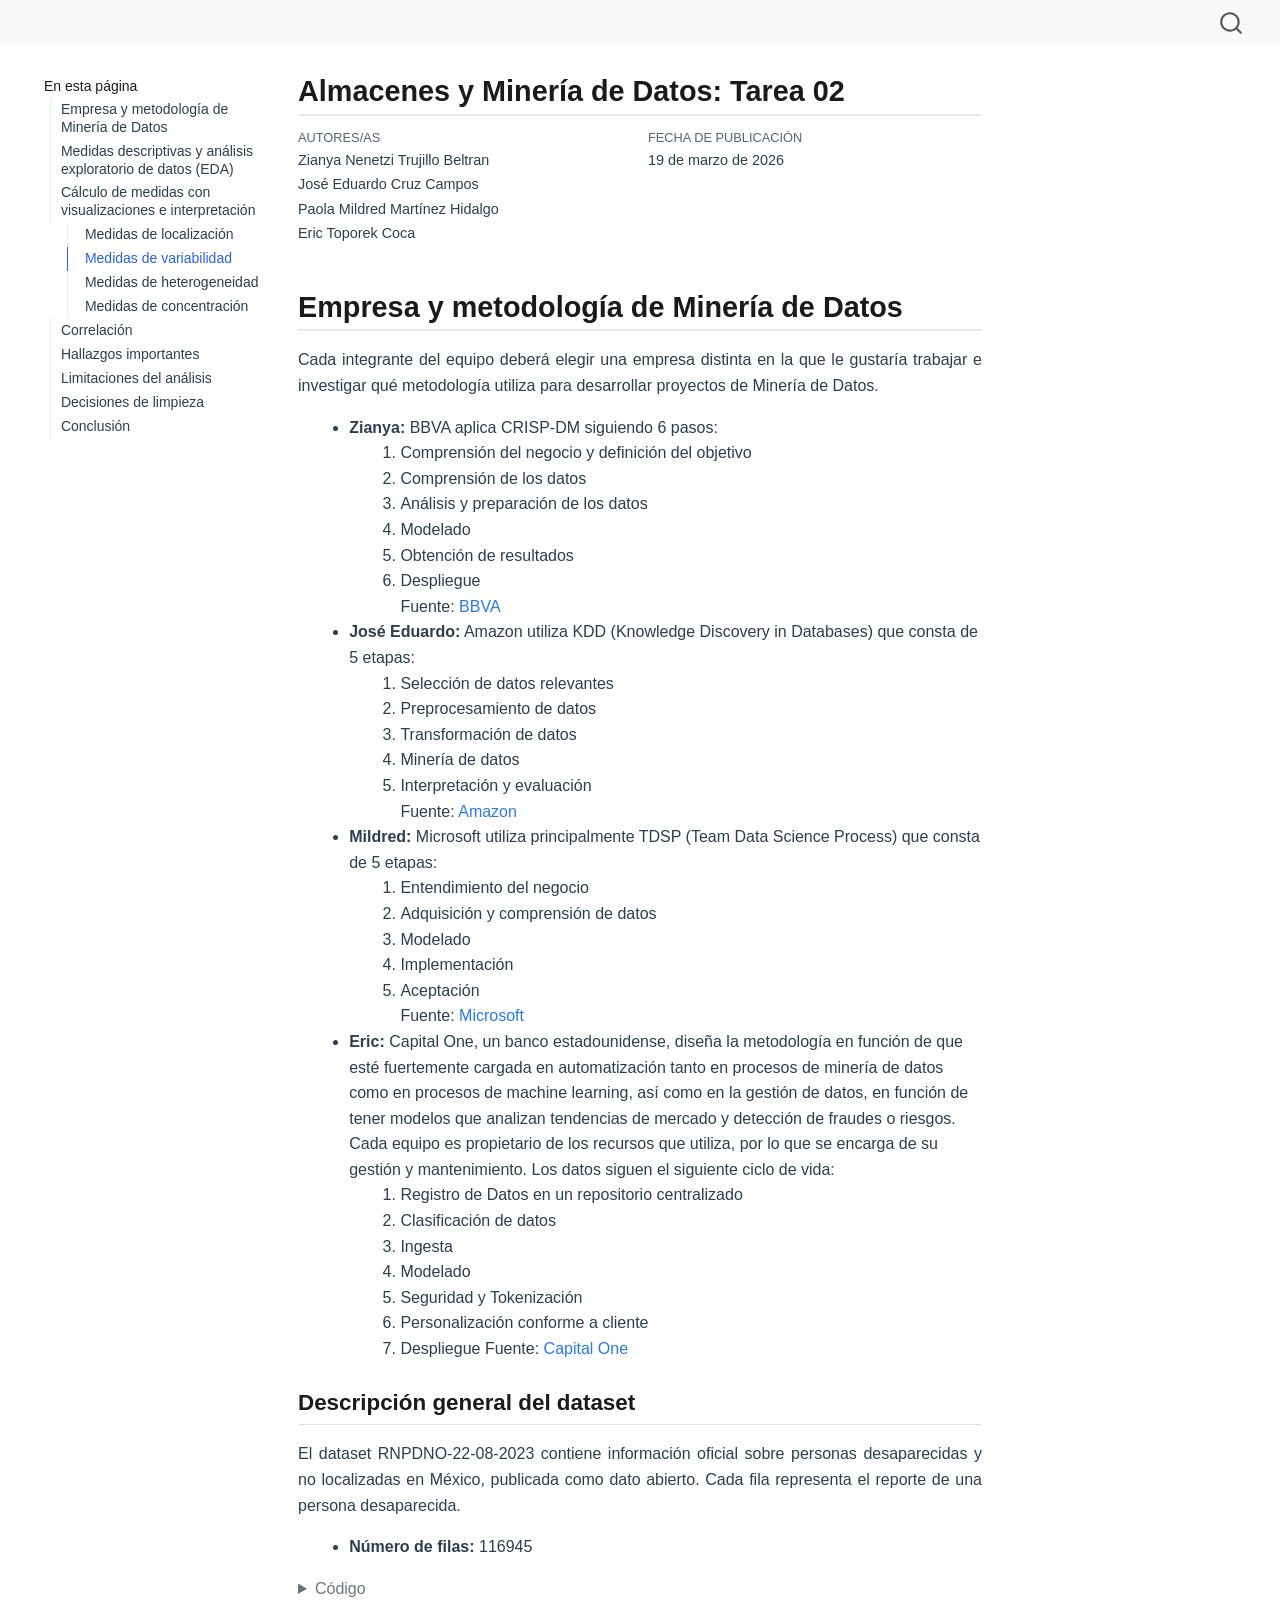
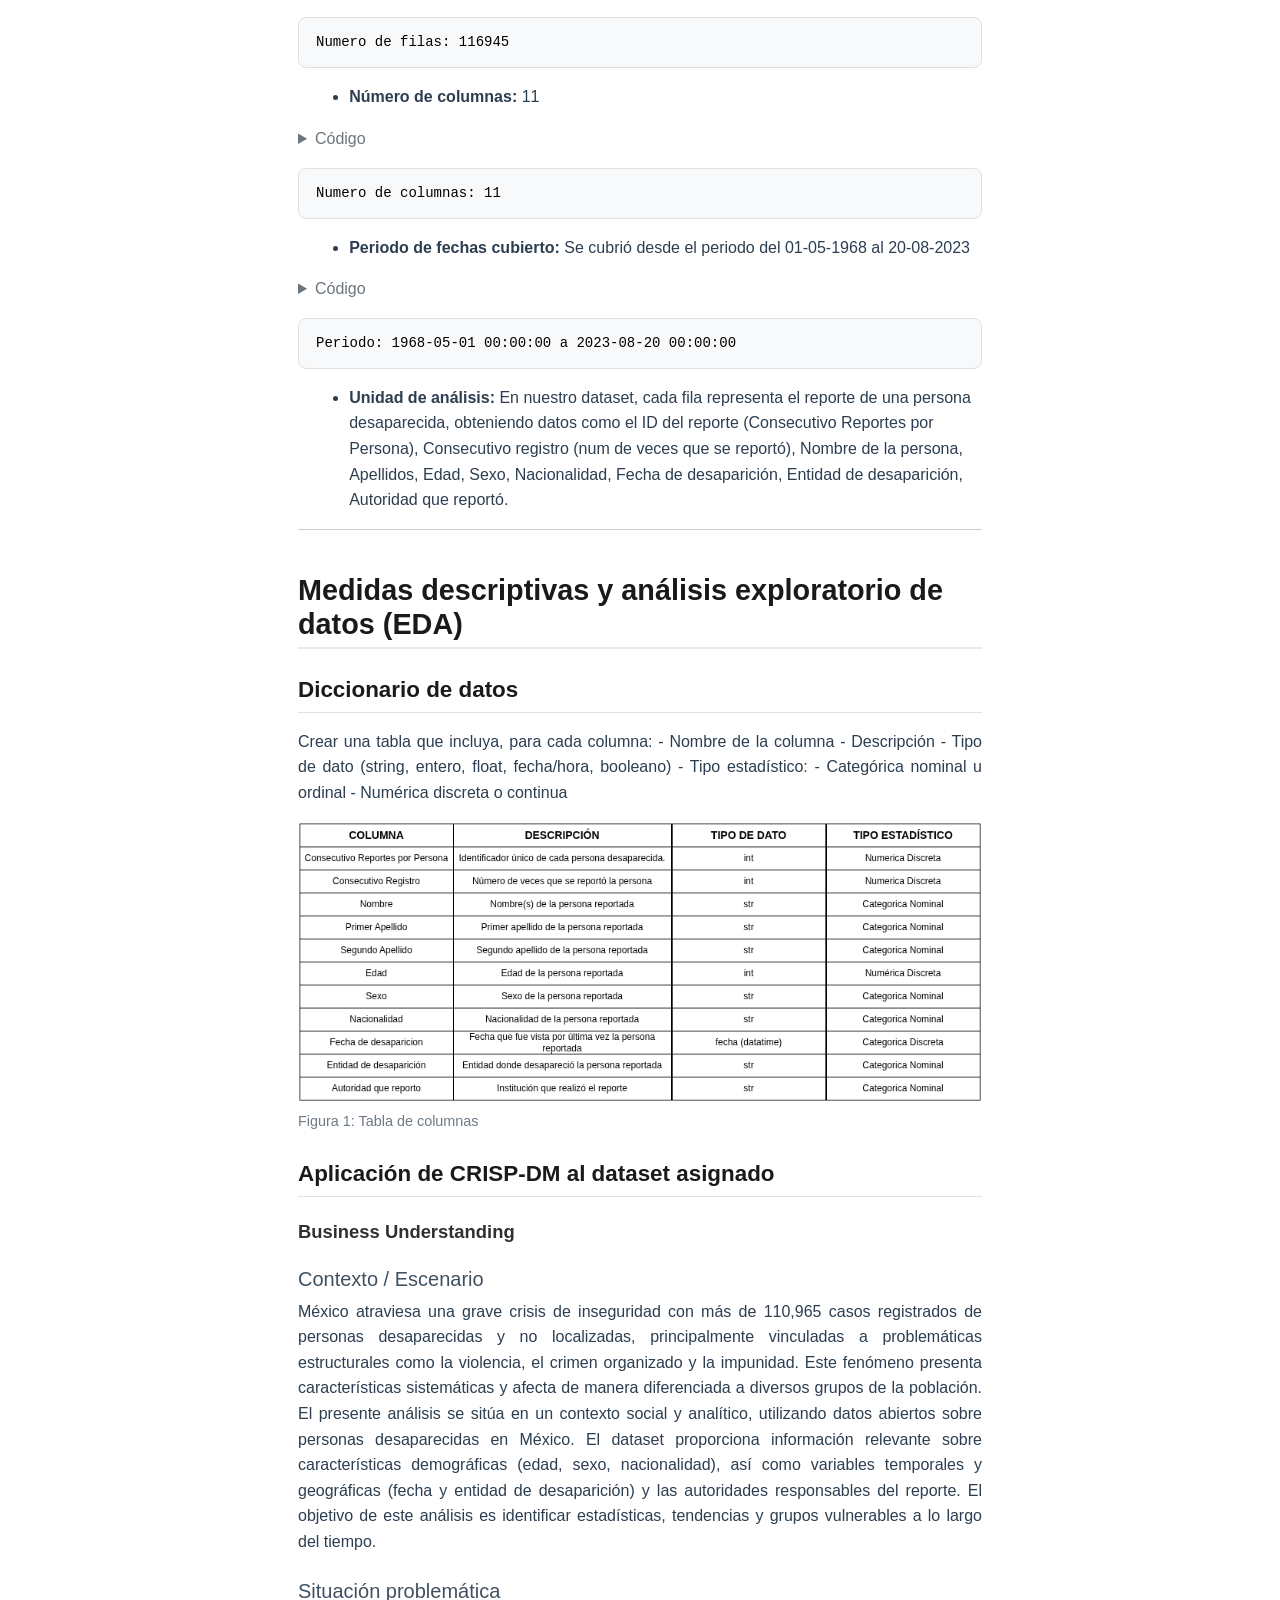
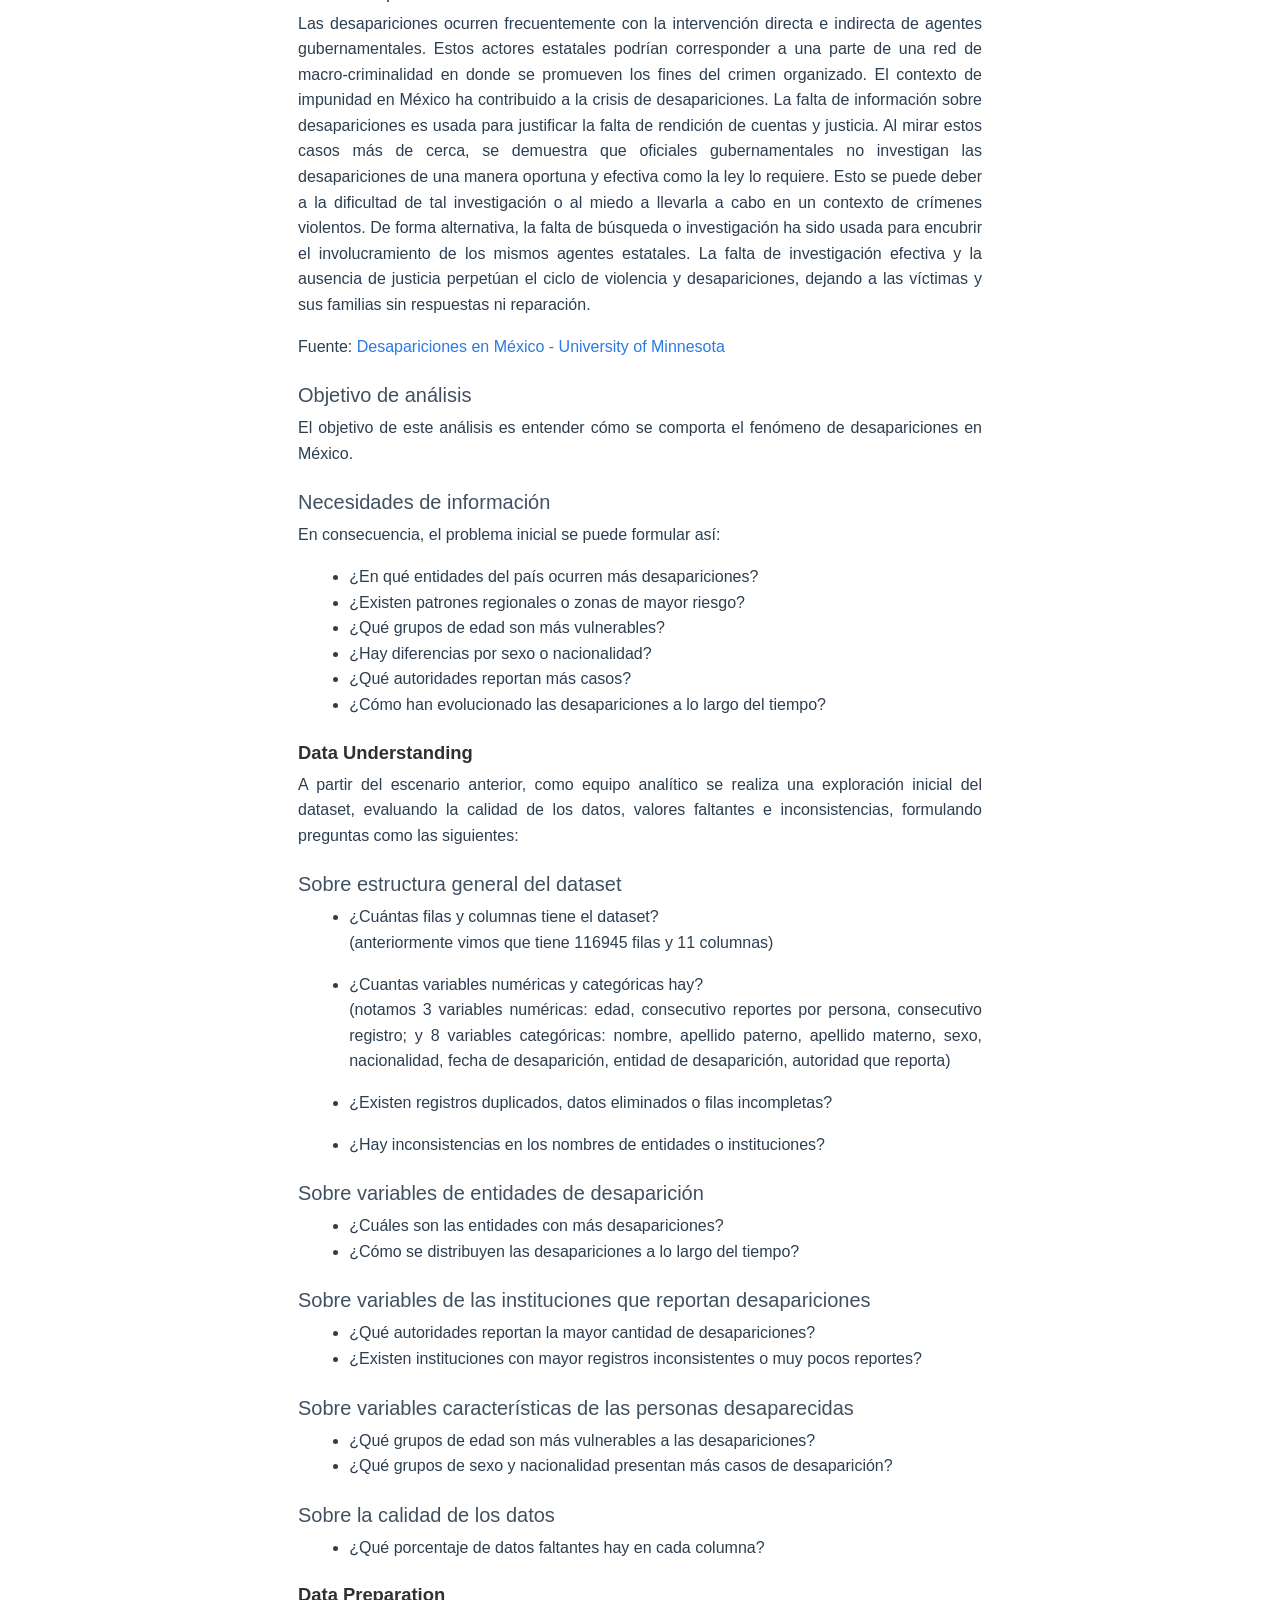
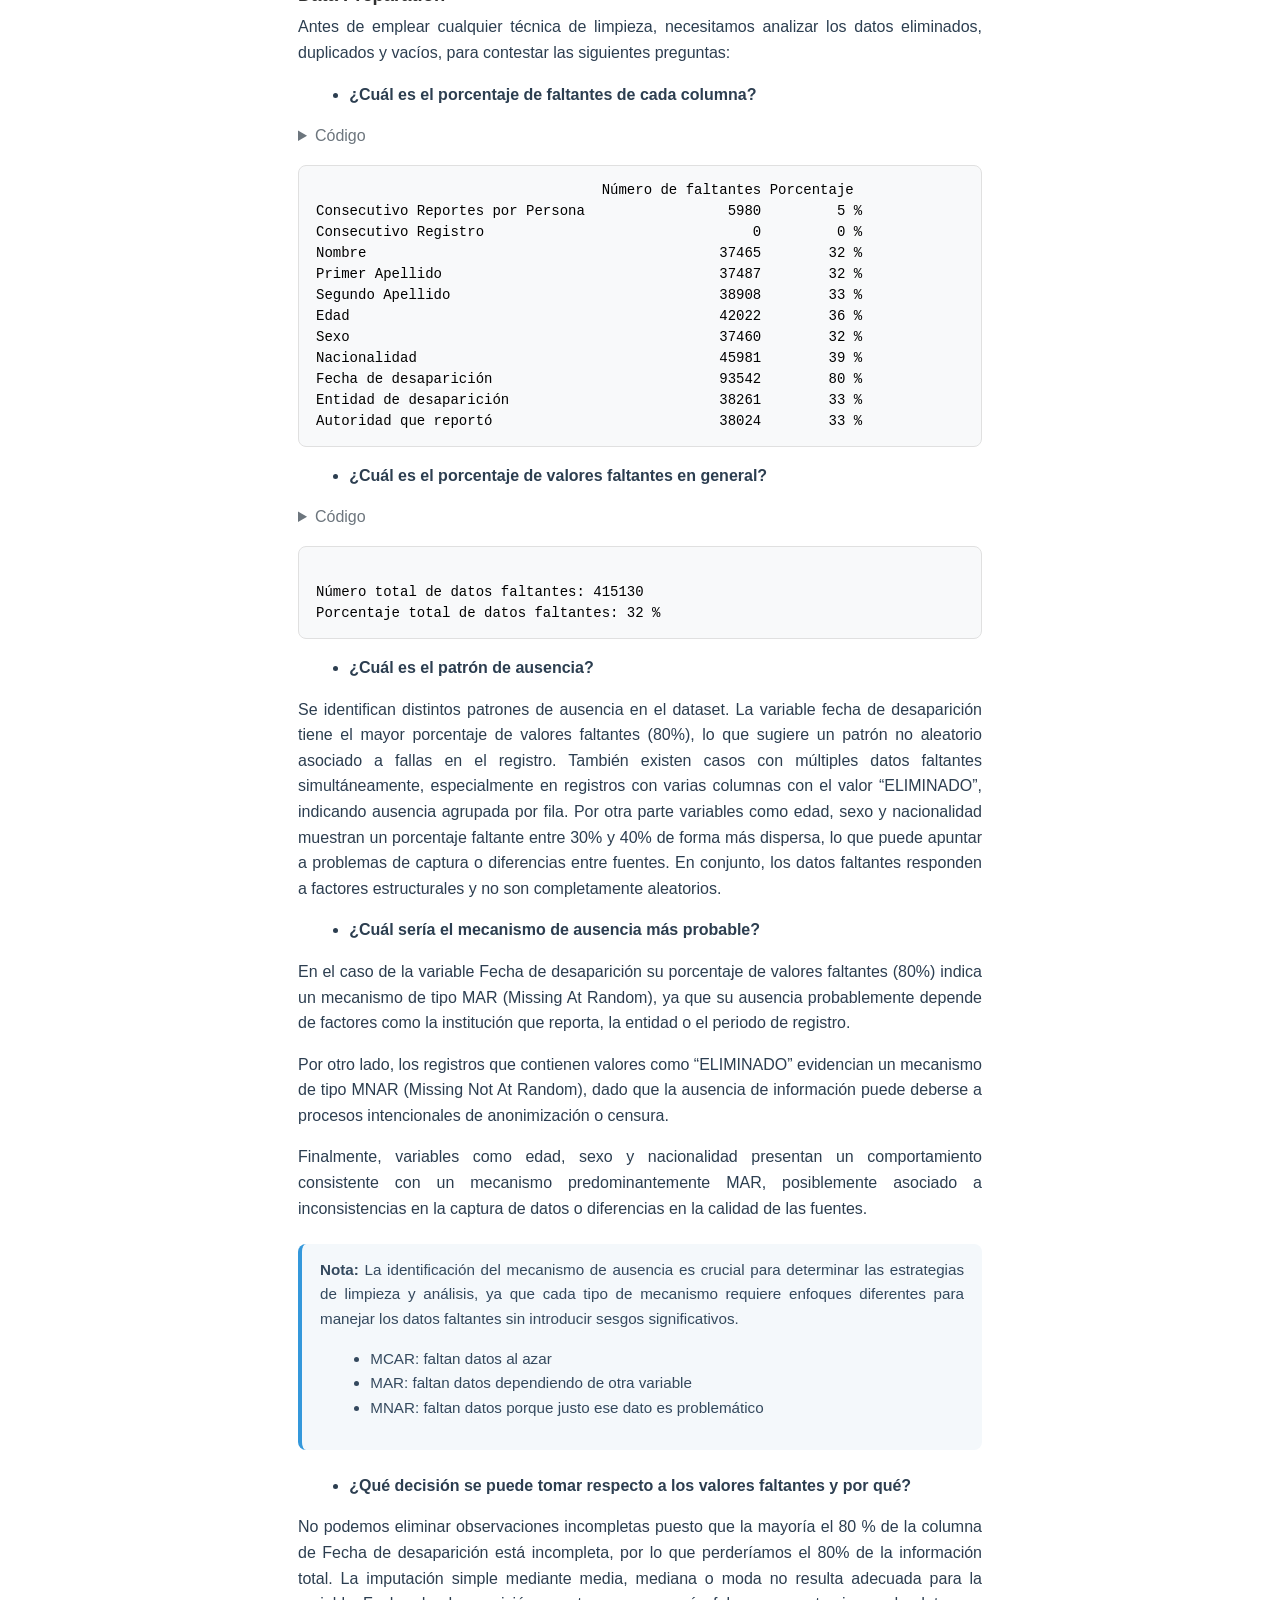
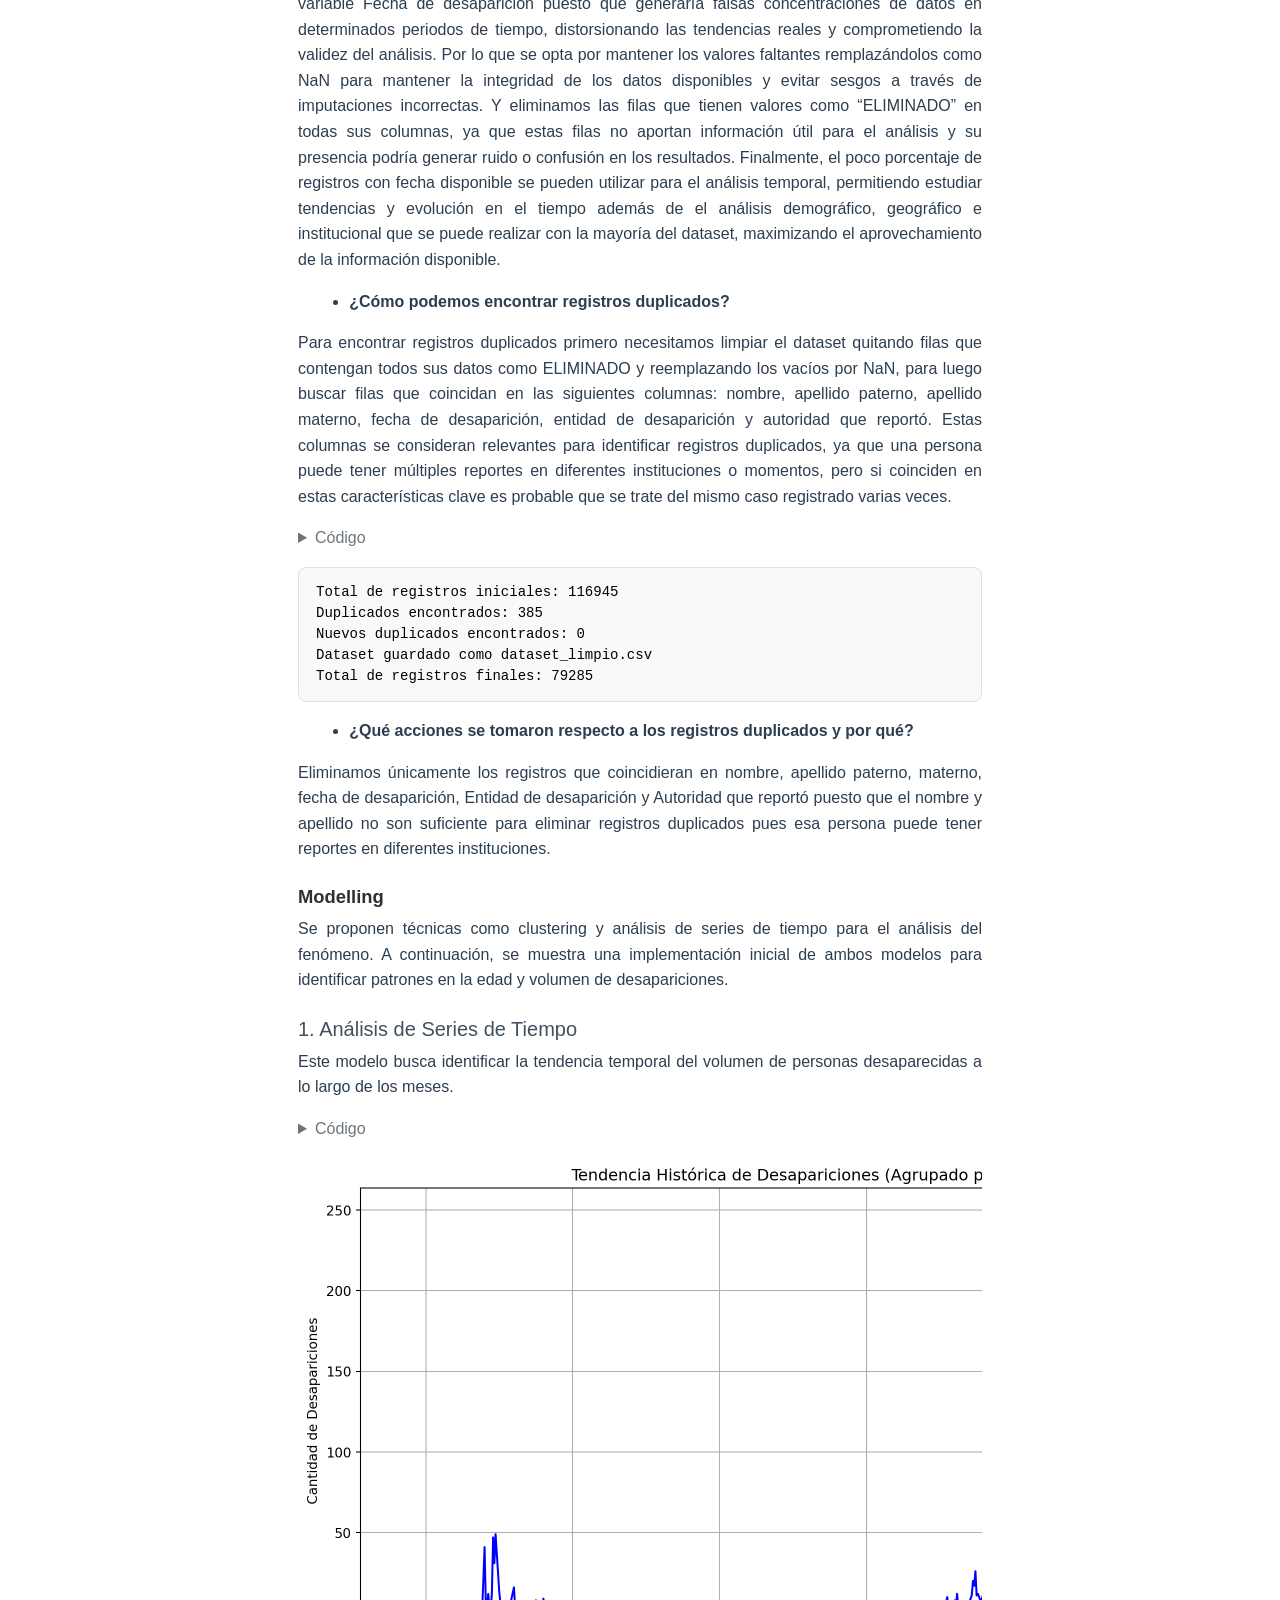
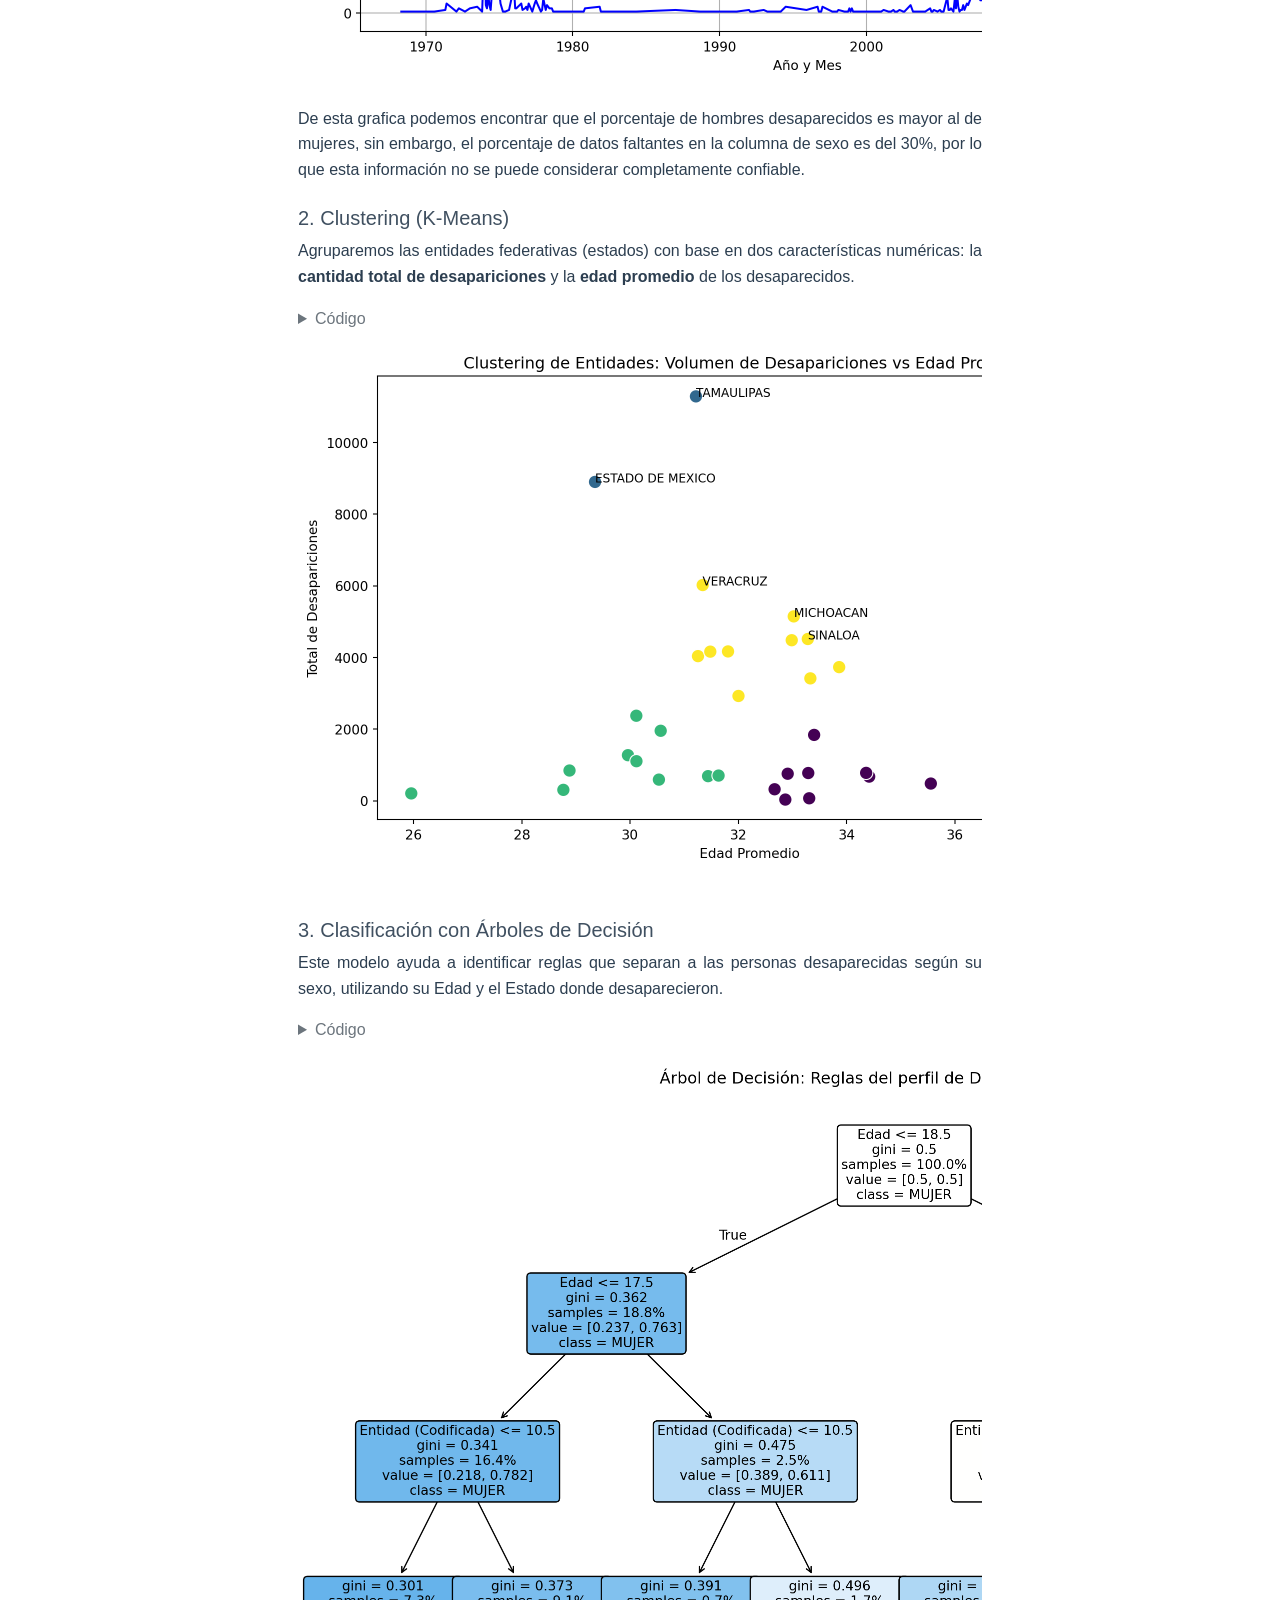
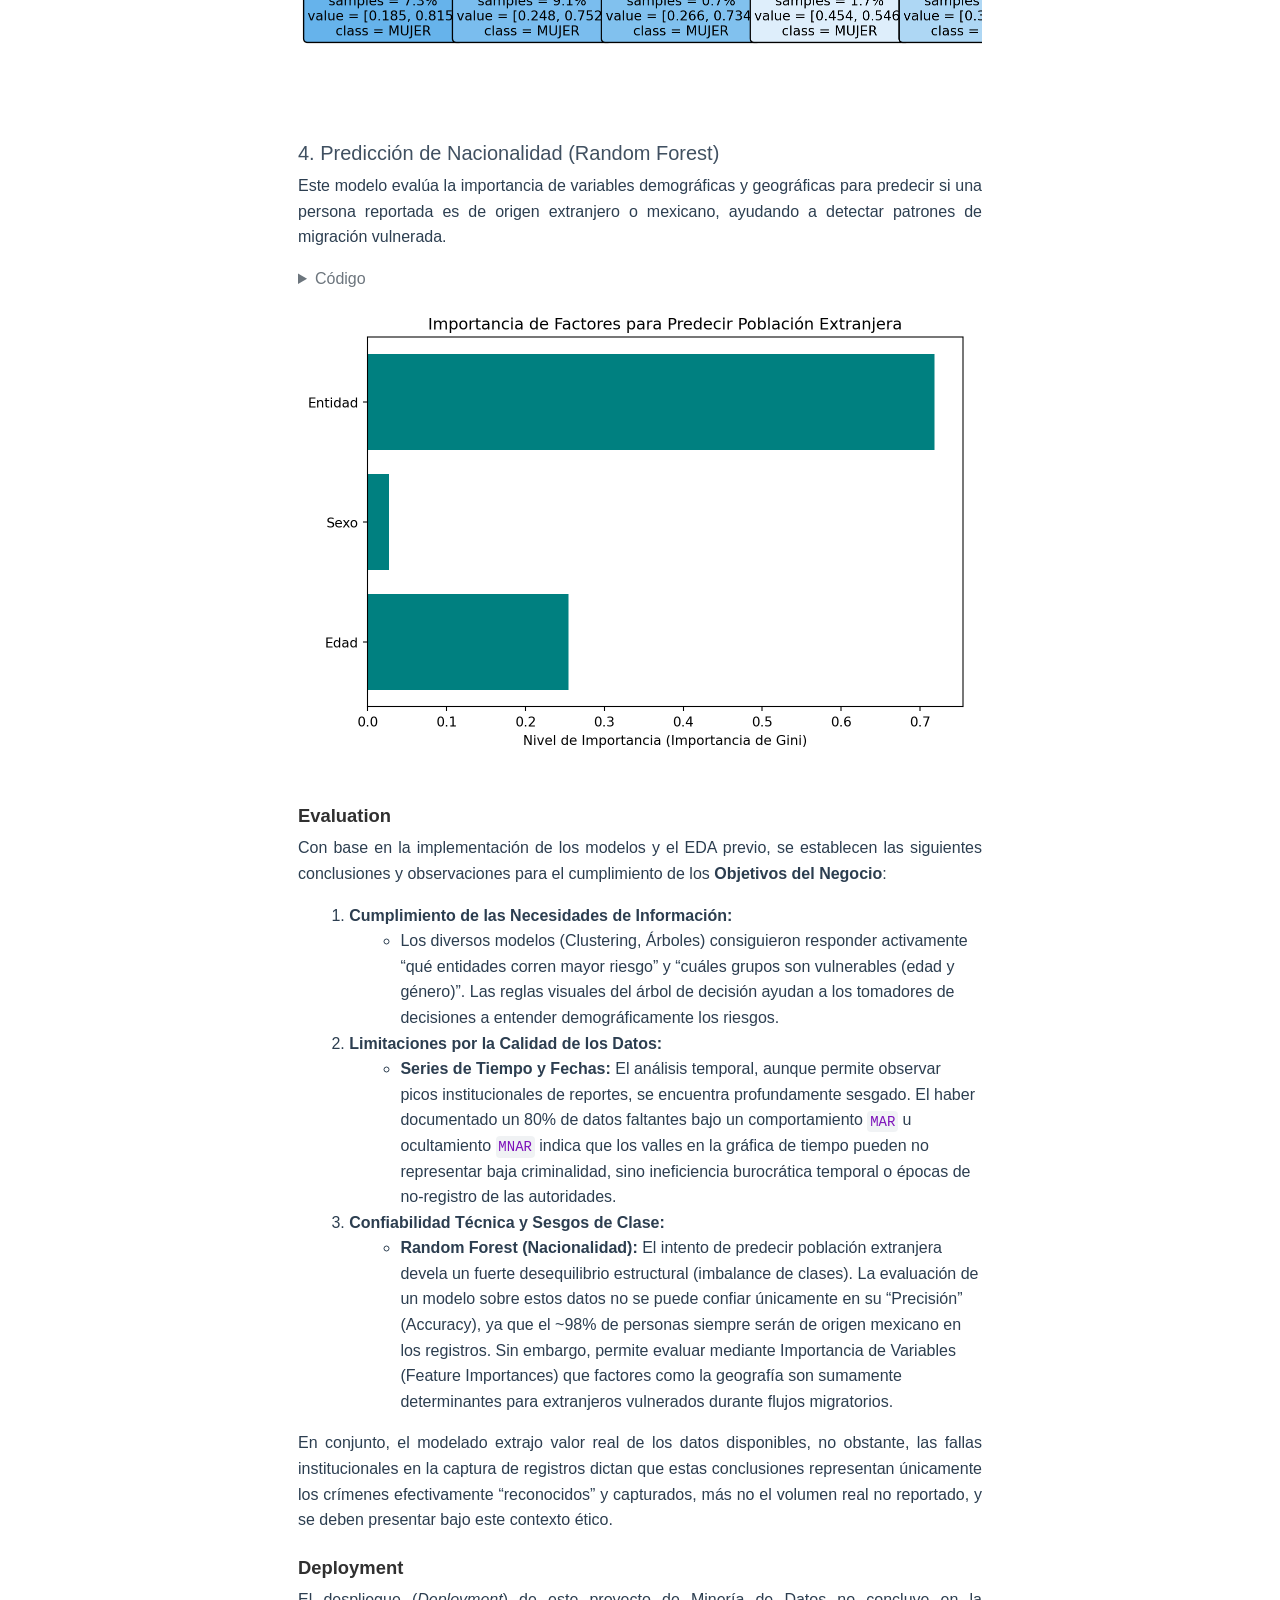
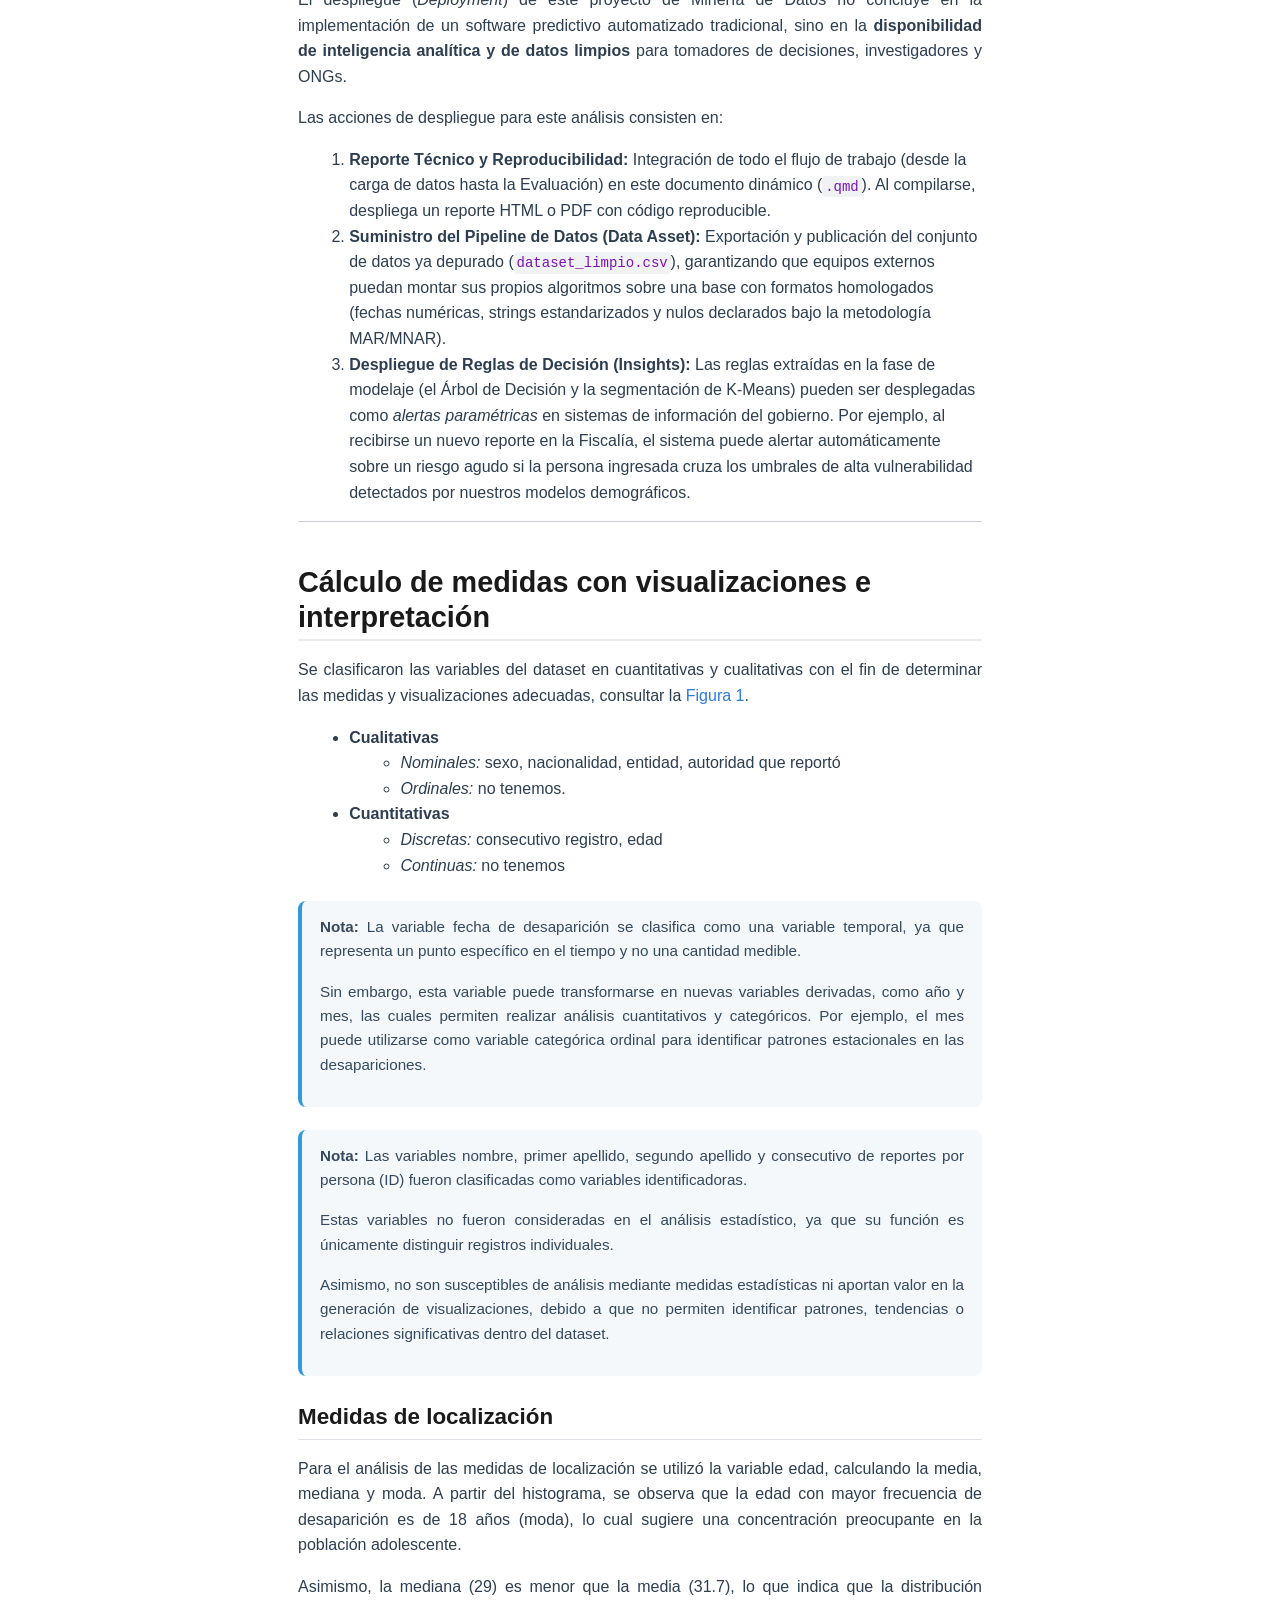
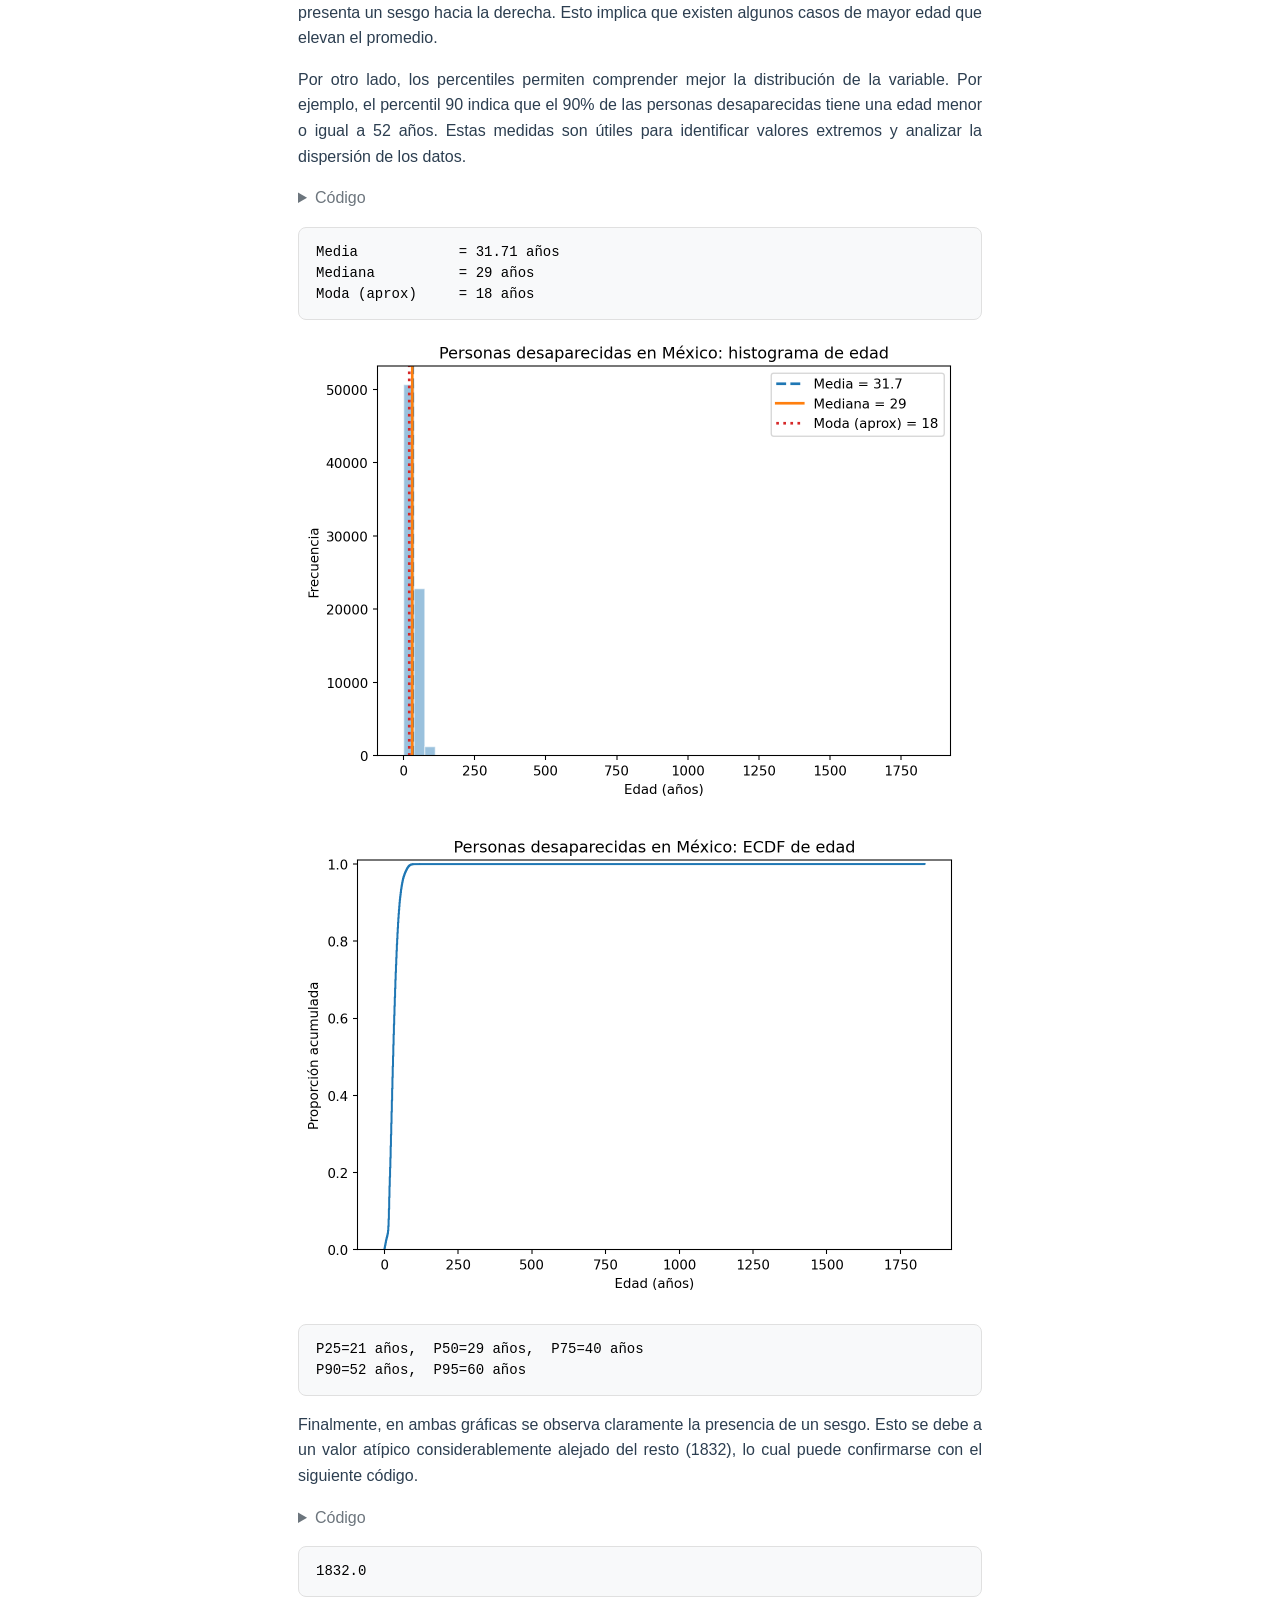
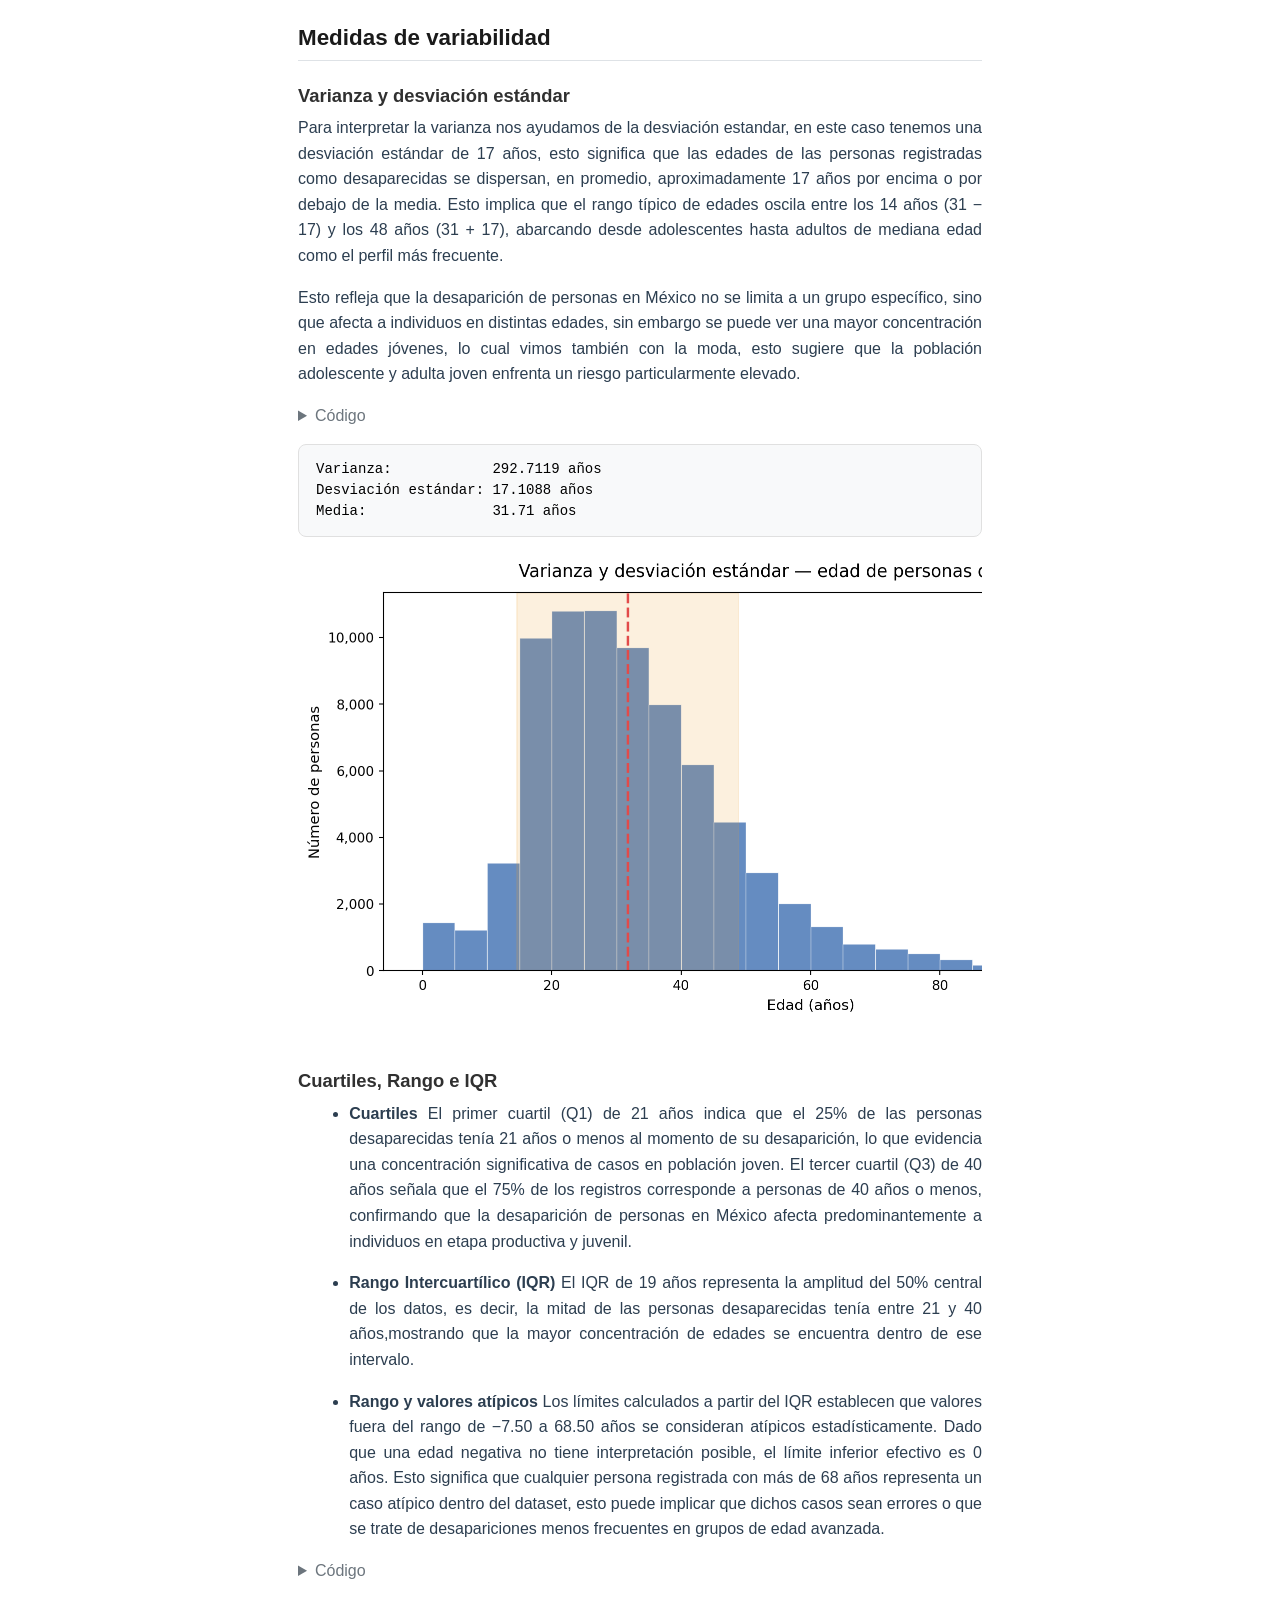
==== commit 89db2a87: "hallazgos, limites, conclusion lista" ====
--- a/index.html
+++ b/index.html
@@ -9,6 +9,7 @@
 <meta name="author" content="Zianya Nenetzi Trujillo Beltran">
 <meta name="author" content="José Eduardo Cruz Campos">
 <meta name="author" content="Paola Mildred Martínez Hidalgo">
+<meta name="author" content="Eric Toporek Coca">
 
 <title>Almacenes y Minería de Datos: Tarea 02</title>
 <style>
@@ -150,8 +151,10 @@
   <li><a href="#medidas-de-concentración" id="toc-medidas-de-concentración" class="nav-link" data-scroll-target="#medidas-de-concentración">Medidas de concentración</a></li>
   </ul></li>
   <li><a href="#correlación" id="toc-correlación" class="nav-link" data-scroll-target="#correlación">Correlación</a></li>
-  <li><a href="#hallazgos-importantes-y-limitaciones-del-análisis" id="toc-hallazgos-importantes-y-limitaciones-del-análisis" class="nav-link" data-scroll-target="#hallazgos-importantes-y-limitaciones-del-análisis">Hallazgos importantes y limitaciones del análisis</a></li>
-  <li><a href="#reporte-final-hallazgos-y-limitaciones" id="toc-reporte-final-hallazgos-y-limitaciones" class="nav-link" data-scroll-target="#reporte-final-hallazgos-y-limitaciones">Reporte final: hallazgos y limitaciones</a></li>
+  <li><a href="#hallazgos-importantes" id="toc-hallazgos-importantes" class="nav-link" data-scroll-target="#hallazgos-importantes">Hallazgos importantes</a></li>
+  <li><a href="#limitaciones-del-análisis" id="toc-limitaciones-del-análisis" class="nav-link" data-scroll-target="#limitaciones-del-análisis">Limitaciones del análisis</a></li>
+  <li><a href="#decisiones-de-limpieza" id="toc-decisiones-de-limpieza" class="nav-link" data-scroll-target="#decisiones-de-limpieza">Decisiones de limpieza</a></li>
+  <li><a href="#conclusión" id="toc-conclusión" class="nav-link" data-scroll-target="#conclusión">Conclusión</a></li>
   </ul>
 </nav>
 </nav>
@@ -177,6 +180,7 @@
              <p>Zianya Nenetzi Trujillo Beltran </p>
              <p>José Eduardo Cruz Campos </p>
              <p>Paola Mildred Martínez Hidalgo </p>
+             <p>Eric Toporek Coca </p>
           </div>
   </div>
     
@@ -244,7 +248,7 @@
 <ul>
 <li><strong>Número de filas:</strong> 116945</li>
 </ul>
-<div id="9afa1002" class="cell" data-execution_count="1">
+<div id="022fddc1" class="cell" data-execution_count="1">
 <details class="code-fold">
 <summary>Código</summary>
 <div class="code-copy-outer-scaffold"><div class="sourceCode cell-code" id="cb1"><pre class="sourceCode python code-with-copy"><code class="sourceCode python"><span id="cb1-1"><a href="#cb1-1" aria-hidden="true" tabindex="-1"></a><span class="im">import</span> numpy <span class="im">as</span> np</span>
@@ -265,7 +269,7 @@
 <ul>
 <li><strong>Número de columnas:</strong> 11</li>
 </ul>
-<div id="ffbf6f32" class="cell" data-execution_count="2">
+<div id="84969800" class="cell" data-execution_count="2">
 <details class="code-fold">
 <summary>Código</summary>
 <div class="code-copy-outer-scaffold"><div class="sourceCode cell-code" id="cb3"><pre class="sourceCode python code-with-copy"><code class="sourceCode python"><span id="cb3-1"><a href="#cb3-1" aria-hidden="true" tabindex="-1"></a><span class="im">import</span> numpy <span class="im">as</span> np</span>
@@ -286,7 +290,7 @@
 <ul>
 <li><strong>Periodo de fechas cubierto:</strong> Se cubrió desde el periodo del 01-05-1968 al 20-08-2023</li>
 </ul>
-<div id="b744fc86" class="cell" data-execution_count="3">
+<div id="3d6a1501" class="cell" data-execution_count="3">
 <details class="code-fold">
 <summary>Código</summary>
 <div class="code-copy-outer-scaffold"><div class="sourceCode cell-code" id="cb5"><pre class="sourceCode python code-with-copy"><code class="sourceCode python"><span id="cb5-1"><a href="#cb5-1" aria-hidden="true" tabindex="-1"></a><span class="im">import</span> numpy <span class="im">as</span> np</span>
@@ -412,7 +416,7 @@
 <ul>
 <li><strong>¿Cuál es el porcentaje de faltantes de cada columna?</strong></li>
 </ul>
-<div id="d9634247" class="cell" data-execution_count="4">
+<div id="382e5134" class="cell" data-execution_count="4">
 <details class="code-fold">
 <summary>Código</summary>
 <div class="code-copy-outer-scaffold"><div class="sourceCode cell-code" id="cb7"><pre class="sourceCode python code-with-copy"><code class="sourceCode python"><span id="cb7-1"><a href="#cb7-1" aria-hidden="true" tabindex="-1"></a><span class="im">import</span> numpy <span class="im">as</span> np</span>
@@ -456,7 +460,7 @@
 <ul>
 <li><strong>¿Cuál es el porcentaje de valores faltantes en general?</strong></li>
 </ul>
-<div id="b6f54baf" class="cell" data-execution_count="5">
+<div id="99c812cb" class="cell" data-execution_count="5">
 <details class="code-fold">
 <summary>Código</summary>
 <div class="code-copy-outer-scaffold"><div class="sourceCode cell-code" id="cb9"><pre class="sourceCode python code-with-copy"><code class="sourceCode python"><span id="cb9-1"><a href="#cb9-1" aria-hidden="true" tabindex="-1"></a><span class="im">import</span> numpy <span class="im">as</span> np</span>
@@ -511,7 +515,7 @@
 <li><strong>¿Cómo podemos encontrar registros duplicados?</strong></li>
 </ul>
 <p>Para encontrar registros duplicados primero necesitamos limpiar el dataset quitando filas que contengan todos sus datos como ELIMINADO y reemplazando los vacíos por NaN, para luego buscar filas que coincidan en las siguientes columnas: nombre, apellido paterno, apellido materno, fecha de desaparición, entidad de desaparición y autoridad que reportó. Estas columnas se consideran relevantes para identificar registros duplicados, ya que una persona puede tener múltiples reportes en diferentes instituciones o momentos, pero si coinciden en estas características clave es probable que se trate del mismo caso registrado varias veces.</p>
-<div id="b38cde12" class="cell" data-execution_count="6">
+<div id="90dcf758" class="cell" data-execution_count="6">
 <details class="code-fold">
 <summary>Código</summary>
 <div class="code-copy-outer-scaffold"><div class="sourceCode cell-code" id="cb11"><pre class="sourceCode python code-with-copy"><code class="sourceCode python"><span id="cb11-1"><a href="#cb11-1" aria-hidden="true" tabindex="-1"></a><span class="im">import</span> pandas <span class="im">as</span> pd</span>
@@ -602,7 +606,7 @@
 <section id="análisis-de-series-de-tiempo" class="level4">
 <h4 class="anchored" data-anchor-id="análisis-de-series-de-tiempo">1. Análisis de Series de Tiempo</h4>
 <p>Este modelo busca identificar la tendencia temporal del volumen de personas desaparecidas a lo largo de los meses.</p>
-<div id="38daff1f" class="cell" data-execution_count="7">
+<div id="35cb4f87" class="cell" data-execution_count="7">
 <details class="code-fold">
 <summary>Código</summary>
 <div class="code-copy-outer-scaffold"><div class="sourceCode cell-code" id="cb13"><pre class="sourceCode python code-with-copy"><code class="sourceCode python"><span id="cb13-1"><a href="#cb13-1" aria-hidden="true" tabindex="-1"></a><span class="im">import</span> pandas <span class="im">as</span> pd</span>
@@ -649,7 +653,7 @@
 <section id="clustering-k-means" class="level4">
 <h4 class="anchored" data-anchor-id="clustering-k-means">2. Clustering (K-Means)</h4>
 <p>Agruparemos las entidades federativas (estados) con base en dos características numéricas: la <strong>cantidad total de desapariciones</strong> y la <strong>edad promedio</strong> de los desaparecidos.</p>
-<div id="f17620eb" class="cell" data-execution_count="8">
+<div id="e8c16536" class="cell" data-execution_count="8">
 <details class="code-fold">
 <summary>Código</summary>
 <div class="code-copy-outer-scaffold"><div class="sourceCode cell-code" id="cb14"><pre class="sourceCode python code-with-copy"><code class="sourceCode python"><span id="cb14-1"><a href="#cb14-1" aria-hidden="true" tabindex="-1"></a><span class="im">from</span> sklearn.cluster <span class="im">import</span> KMeans</span>
@@ -701,7 +705,7 @@
 <section id="clasificación-con-árboles-de-decisión" class="level4">
 <h4 class="anchored" data-anchor-id="clasificación-con-árboles-de-decisión">3. Clasificación con Árboles de Decisión</h4>
 <p>Este modelo ayuda a identificar reglas que separan a las personas desaparecidas según su sexo, utilizando su Edad y el Estado donde desaparecieron.</p>
-<div id="9fbc947a" class="cell" data-execution_count="9">
+<div id="0acf00af" class="cell" data-execution_count="9">
 <details class="code-fold">
 <summary>Código</summary>
 <div class="code-copy-outer-scaffold"><div class="sourceCode cell-code" id="cb15"><pre class="sourceCode python code-with-copy"><code class="sourceCode python"><span id="cb15-1"><a href="#cb15-1" aria-hidden="true" tabindex="-1"></a><span class="im">from</span> sklearn.tree <span class="im">import</span> DecisionTreeClassifier, plot_tree</span>
@@ -749,7 +753,7 @@
 <section id="predicción-de-nacionalidad-random-forest" class="level4">
 <h4 class="anchored" data-anchor-id="predicción-de-nacionalidad-random-forest">4. Predicción de Nacionalidad (Random Forest)</h4>
 <p>Este modelo evalúa la importancia de variables demográficas y geográficas para predecir si una persona reportada es de origen extranjero o mexicano, ayudando a detectar patrones de migración vulnerada.</p>
-<div id="681c738f" class="cell" data-execution_count="10">
+<div id="5c8b10f2" class="cell" data-execution_count="10">
 <details class="code-fold">
 <summary>Código</summary>
 <div class="code-copy-outer-scaffold"><div class="sourceCode cell-code" id="cb16"><pre class="sourceCode python code-with-copy"><code class="sourceCode python"><span id="cb16-1"><a href="#cb16-1" aria-hidden="true" tabindex="-1"></a><span class="im">from</span> sklearn.ensemble <span class="im">import</span> RandomForestClassifier</span>
@@ -862,7 +866,7 @@
 <p>Para el análisis de las medidas de localización se utilizó la variable edad, calculando la media, mediana y moda. A partir del histograma, se observa que la edad con mayor frecuencia de desaparición es de 18 años (moda), lo cual sugiere una concentración preocupante en la población adolescente.</p>
 <p>Asimismo, la mediana (29) es menor que la media (31.7), lo que indica que la distribución presenta un sesgo hacia la derecha. Esto implica que existen algunos casos de mayor edad que elevan el promedio.</p>
 <p>Por otro lado, los percentiles permiten comprender mejor la distribución de la variable. Por ejemplo, el percentil 90 indica que el 90% de las personas desaparecidas tiene una edad menor o igual a 52 años. Estas medidas son útiles para identificar valores extremos y analizar la dispersión de los datos.</p>
-<div id="e539cab1" class="cell" data-execution_count="11">
+<div id="d6e2db67" class="cell" data-execution_count="11">
 <details class="code-fold">
 <summary>Código</summary>
 <div class="code-copy-outer-scaffold"><div class="sourceCode cell-code" id="cb17"><pre class="sourceCode python code-with-copy"><code class="sourceCode python"><span id="cb17-1"><a href="#cb17-1" aria-hidden="true" tabindex="-1"></a><span class="im">import</span> pandas <span class="im">as</span> pd</span>
@@ -946,7 +950,7 @@
 </div>
 </div>
 <p>Finalmente, en ambas gráficas se observa claramente la presencia de un sesgo. Esto se debe a un valor atípico considerablemente alejado del resto (1832), lo cual puede confirmarse con el siguiente código.</p>
-<div id="c1b4bb84" class="cell" data-execution_count="12">
+<div id="6dcfa3da" class="cell" data-execution_count="12">
 <details class="code-fold">
 <summary>Código</summary>
 <div class="code-copy-outer-scaffold"><div class="sourceCode cell-code" id="cb20"><pre class="sourceCode python code-with-copy"><code class="sourceCode python"><span id="cb20-1"><a href="#cb20-1" aria-hidden="true" tabindex="-1"></a><span class="bu">print</span>(df[<span class="st">'Edad'</span>].<span class="bu">max</span>())</span></code></pre></div><button title="Copiar al portapapeles" class="code-copy-button"><i class="bi"></i></button></div>
@@ -962,7 +966,7 @@
 <h3 class="anchored" data-anchor-id="varianza-y-desviación-estándar">Varianza y desviación estándar</h3>
 <p>Para interpretar la varianza nos ayudamos de la desviación estandar, en este caso tenemos una desviación estándar de 17 años, esto significa que las edades de las personas registradas como desaparecidas se dispersan, en promedio, aproximadamente 17 años por encima o por debajo de la media. Esto implica que el rango típico de edades oscila entre los 14 años (31 − 17) y los 48 años (31 + 17), abarcando desde adolescentes hasta adultos de mediana edad como el perfil más frecuente.</p>
 <p>Esto refleja que la desaparición de personas en México no se limita a un grupo específico, sino que afecta a individuos en distintas edades, sin embargo se puede ver una mayor concentración en edades jóvenes, lo cual vimos también con la moda, esto sugiere que la población adolescente y adulta joven enfrenta un riesgo particularmente elevado.</p>
-<div id="4f961e7b" class="cell" data-execution_count="13">
+<div id="31d46f79" class="cell" data-execution_count="13">
 <details class="code-fold">
 <summary>Código</summary>
 <div class="code-copy-outer-scaffold"><div class="sourceCode cell-code" id="cb22"><pre class="sourceCode python code-with-copy"><code class="sourceCode python"><span id="cb22-1"><a href="#cb22-1" aria-hidden="true" tabindex="-1"></a><span class="im">import</span> pandas <span class="im">as</span> pd</span>
@@ -1029,7 +1033,7 @@
 <li><p><strong>Rango Intercuartílico (IQR)</strong> El IQR de 19 años representa la amplitud del 50% central de los datos, es decir, la mitad de las personas desaparecidas tenía entre 21 y 40 años,mostrando que la mayor concentración de edades se encuentra dentro de ese intervalo.</p></li>
 <li><p><strong>Rango y valores atípicos</strong> Los límites calculados a partir del IQR establecen que valores fuera del rango de −7.50 a 68.50 años se consideran atípicos estadísticamente. Dado que una edad negativa no tiene interpretación posible, el límite inferior efectivo es 0 años. Esto significa que cualquier persona registrada con más de 68 años representa un caso atípico dentro del dataset, esto puede implicar que dichos casos sean errores o que se trate de desapariciones menos frecuentes en grupos de edad avanzada.</p></li>
 </ul>
-<div id="e60f33da" class="cell" data-execution_count="14">
+<div id="2a75a285" class="cell" data-execution_count="14">
 <details class="code-fold">
 <summary>Código</summary>
 <div class="code-copy-outer-scaffold"><div class="sourceCode cell-code" id="cb24"><pre class="sourceCode python code-with-copy"><code class="sourceCode python"><span id="cb24-1"><a href="#cb24-1" aria-hidden="true" tabindex="-1"></a><span class="im">import</span> pandas <span class="im">as</span> pd</span>
@@ -1081,7 +1085,7 @@
 </section>
 <section id="medidas-de-heterogeneidad" class="level2">
 <h2 class="anchored" data-anchor-id="medidas-de-heterogeneidad">Medidas de heterogeneidad</h2>
-<div id="c4ef57a5" class="cell" data-execution_count="15">
+<div id="316f8118" class="cell" data-execution_count="15">
 <details class="code-fold">
 <summary>Código</summary>
 <div class="code-copy-outer-scaffold"><div class="sourceCode cell-code" id="cb26"><pre class="sourceCode python code-with-copy"><code class="sourceCode python"><span id="cb26-1"><a href="#cb26-1" aria-hidden="true" tabindex="-1"></a><span class="im">import</span> pandas <span class="im">as</span> pd</span>
@@ -1138,19 +1142,65 @@
 </ul>
 <hr>
 </section>
-<section id="hallazgos-importantes-y-limitaciones-del-análisis" class="level1">
-<h1>Hallazgos importantes y limitaciones del análisis</h1>
+<section id="hallazgos-importantes" class="level1">
+<h1>Hallazgos importantes</h1>
 <ol type="1">
-<li><p>Alto porcentaje de datos faltantes en la columna Fecha de desaparición El 80 % de los registros carece de fecha de desaparición, lo que limita significativamente el análisis temporal y la identificación de tendencias a lo largo del tiempo.</p></li>
-<li><p>Concentración de desapariciones en población joven (moda: 18 años) La distribución de edades muestra que la moda es de 18 años, lo que indica una concentración preocupante en población adolescente.</p></li>
-<li><p>Rango típico de riesgo: entre 14 y 48 años Encontramos una desviación estándar de 17 años sobre la media de 31 años, el perfil típico de persona desaparecida oscila entre los 14 y 48 años. Los cuartiles confirman que el 50 % central de los casos tiene entre 21 años (Q1) y 40 años (Q3), afectando principalmente a población en etapa productiva y juvenil.</p></li>
-<li><p>Estados que concentran la mayoría de las desapariciones registradas El análisis de clustering K-Means (k=4) sobre el total de desapariciones por entidad revela una concentración geográfica marcada. Los 5 estados con mayor volumen son: Tamaulipas (~11,000 casos), Estado de México (~8,500), Veracruz (~6,000), Michoacán (~4,500) y Sinaloa (~4,000). Estos estados forman un cluster propio (Cluster 0) muy separado del resto del país, y coinciden con zonas de alta actividad del crimen organizado, corredores de tránsito y fronteras de alto riesgo. La gran mayoría de entidades registra menos de 2,000 casos, lo que evidencia una distribución altamente desigual del fenómeno a nivel nacional.</p></li>
+<li>Alto porcentaje de datos faltantes en la columna Fecha de desaparición</li>
+</ol>
+<p>El 80 % de los registros carece de fecha de desaparición, lo que limita significativamente el análisis temporal y la identificación de tendencias a lo largo del tiempo.</p>
+<ol start="2" type="1">
+<li>Concentración de desapariciones en población joven (moda: 18 años)</li>
+</ol>
+<p>La distribución de edades muestra que la moda es de 18 años, lo que indica una concentración preocupante en población adolescente.</p>
+<ol start="3" type="1">
+<li>Rango típico de riesgo: entre 14 y 48 años</li>
+</ol>
+<p>Encontramos una desviación estándar de 17 años sobre la media de 31 años, el perfil típico de persona desaparecida oscila entre los 14 y 48 años. Los cuartiles confirman que el 50 % central de los casos tiene entre 21 años (Q1) y 40 años (Q3), afectando principalmente a población en etapa productiva y juvenil.</p>
+<ol start="4" type="1">
+<li>Estados que concentran la mayoría de las desapariciones registradas</li>
+</ol>
+<p>El análisis de clustering K-Means (k=4) sobre el total de desapariciones por entidad revela una concentración geográfica marcada. Los 5 estados con mayor volumen son: Tamaulipas, Estado de México, Veracruz, Michoacán y Sinaloa. Estos estados forman un cluster propio (Cluster 0) muy separado del resto del país, y coinciden con zonas de alta actividad del crimen organizado, corredores de tránsito y fronteras de alto riesgo.</p>
+<ol start="5" type="1">
+<li>Registros duplicados identificados por combinación de variables clave</li>
+</ol>
+<p>Se detectaron registros duplicados comparando Nombre, Primer Apellido, Segundo Apellido, Fecha de desaparición Entidad y Autoridad que reportó. Se optó por este subconjunto de variables porque el mismo nombre puede corresponder a reportes legítimos en distintas instituciones o entidades. Se conservó el primer registro de cada grupo duplicado con keep=‘first’.</p>
+<ol start="6" type="1">
+<li>Existencia de registros ELIMINADO: anonimización sistemática de datos</li>
+</ol>
+<p>El dataset contiene filas donde todas las columnas presentan valores como ‘ELIMINADO 1’, ‘ELIMINADO 2’, etc., indicando un mecanismo MNAR (Missing Not At Random). Estas filas fueron eliminadas durante la limpieza al no aportar información analítica. Su existencia sugiere procesos intencionales de anonimización o censura de datos.</p>
+<ol start="7" type="1">
+<li>Las desapariciones afectan predominantemente a hombres (76.2 %)</li>
+</ol>
+<p>Del total de registros con sexo registrado, el 76.2 % corresponde a hombres y el 23.8 % a mujeres. No obstante, dado que 38,076 registros (33 % del total) carecen de dato de sexo, la proporción real podría diferir de estos valores.</p>
+<ol start="8" type="1">
+<li></li>
 </ol>
 <hr>
 </section>
-<section id="reporte-final-hallazgos-y-limitaciones" class="level1">
-<h1>Reporte final: hallazgos y limitaciones</h1>
-<p>Entregar un reporte en PDF que incluya: - Objetivo y preguntas de análisis - Descripción del dataset asignado al equipo - Al menos 8 hallazgos principales sustentados con evidencia gráfica o tablas - Limitaciones del análisis: calidad de los datos, sesgos, variables faltantes y decisiones de limpieza - Conclusión.</p>
+<section id="limitaciones-del-análisis" class="level1">
+<h1>Limitaciones del análisis</h1>
+<ol type="1">
+<li>Calidad de los datos:</li>
+</ol>
+<p>El dataset presenta problemas estructurales de calidad que limitan la profundidad del análisis. - El 80 % de la columna Fecha de desaparición es nulo. - Variables como Edad, Sexo y Nacionalidad presentan entre 30 % y 40 % de valores faltantes. - Se identificó al menos un valor atípico extremo en Edad (1,832 años), producto de error de captura. - Los valores ‘ELIMINADO’ en múltiples columnas apuntan a registros intencionalmente anonimizados.</p>
+<ol start="2" type="1">
+<li>Sesgos de captura y registro:</li>
+</ol>
+<p>Los datos reflejan únicamente los casos efectivamente registrados y reportados, no el total real de desapariciones en México. Esto introduce los siguientes sesgos: - Sesgo temporal: los picos en la serie de tiempo pueden reflejar épocas de mayor registro burocrático, no necesariamente mayor incidencia real. - Las autoridades con mayor capacidad administrativa generan más registros, por lo que estados con instituciones más robustas pueden aparecer con más casos no porque tengan más desapariciones, sino porque reportan mejor.</p>
+<ol start="3" type="1">
+<li>Variables faltantes estructurales</li>
+</ol>
+<p>El dataset carece de variables que serían de alto valor analítico: - Condición de localización posterior (si fue encontrada la persona y en qué estado). - Condición socioeconómica o nivel educativo. - Variables de seguimiento institucional (si se inició investigación, resultado)</p>
+<hr>
+</section>
+<section id="decisiones-de-limpieza" class="level1">
+<h1>Decisiones de limpieza</h1>
+<p>Se eliminaron filas que tenían todos sus valores eliminados pues no aportaban información útil para el análisis, de igual forma de cambió el valor de “ELIMINADO” y datos vacíospor NaN para mantener la integridad de los datos disponibles y evitar sesgos a través de imputaciones, es decir que no se eliminaron filas con datos faltantes ya que podían aportar información para algún análisis específico y eliminar estas filas implicaría perder una gran cantidad de información valiosa para el análisis demográfico, geográfico e institucional.</p>
+<hr>
+</section>
+<section id="conclusión" class="level1">
+<h1>Conclusión</h1>
+<p>El análisis del RNPDNO-22-08-2023 revela que México enfrenta una crisis documentada de más de 116,000 registros de personas desaparecidas, pero con severas limitaciones de calidad en los datos. El 80 % de ausencia en Fecha de desaparición, junto con los registros intencionalmente anonimizados (ELIMINADO), indican que las cifras oficiales representan únicamente una fracción del fenómeno real. Los hallazgos estadísticos muestran de manera consistente que los grupos más afectados son jóvenes de entre 18 y 40 años. La moda de 18 años es especialmente alarmante, señalando a la población adolescente como la más expuesta. Las diferencias geográficas identificadas por el clustering y el modelo de Random Forest confirman que ciertos estados concentran una desproporcionada cantidad de casos, coincidiendo con zonas de influencia del crimen organizado y corredores migratorios.</p>
 
 
 </section>
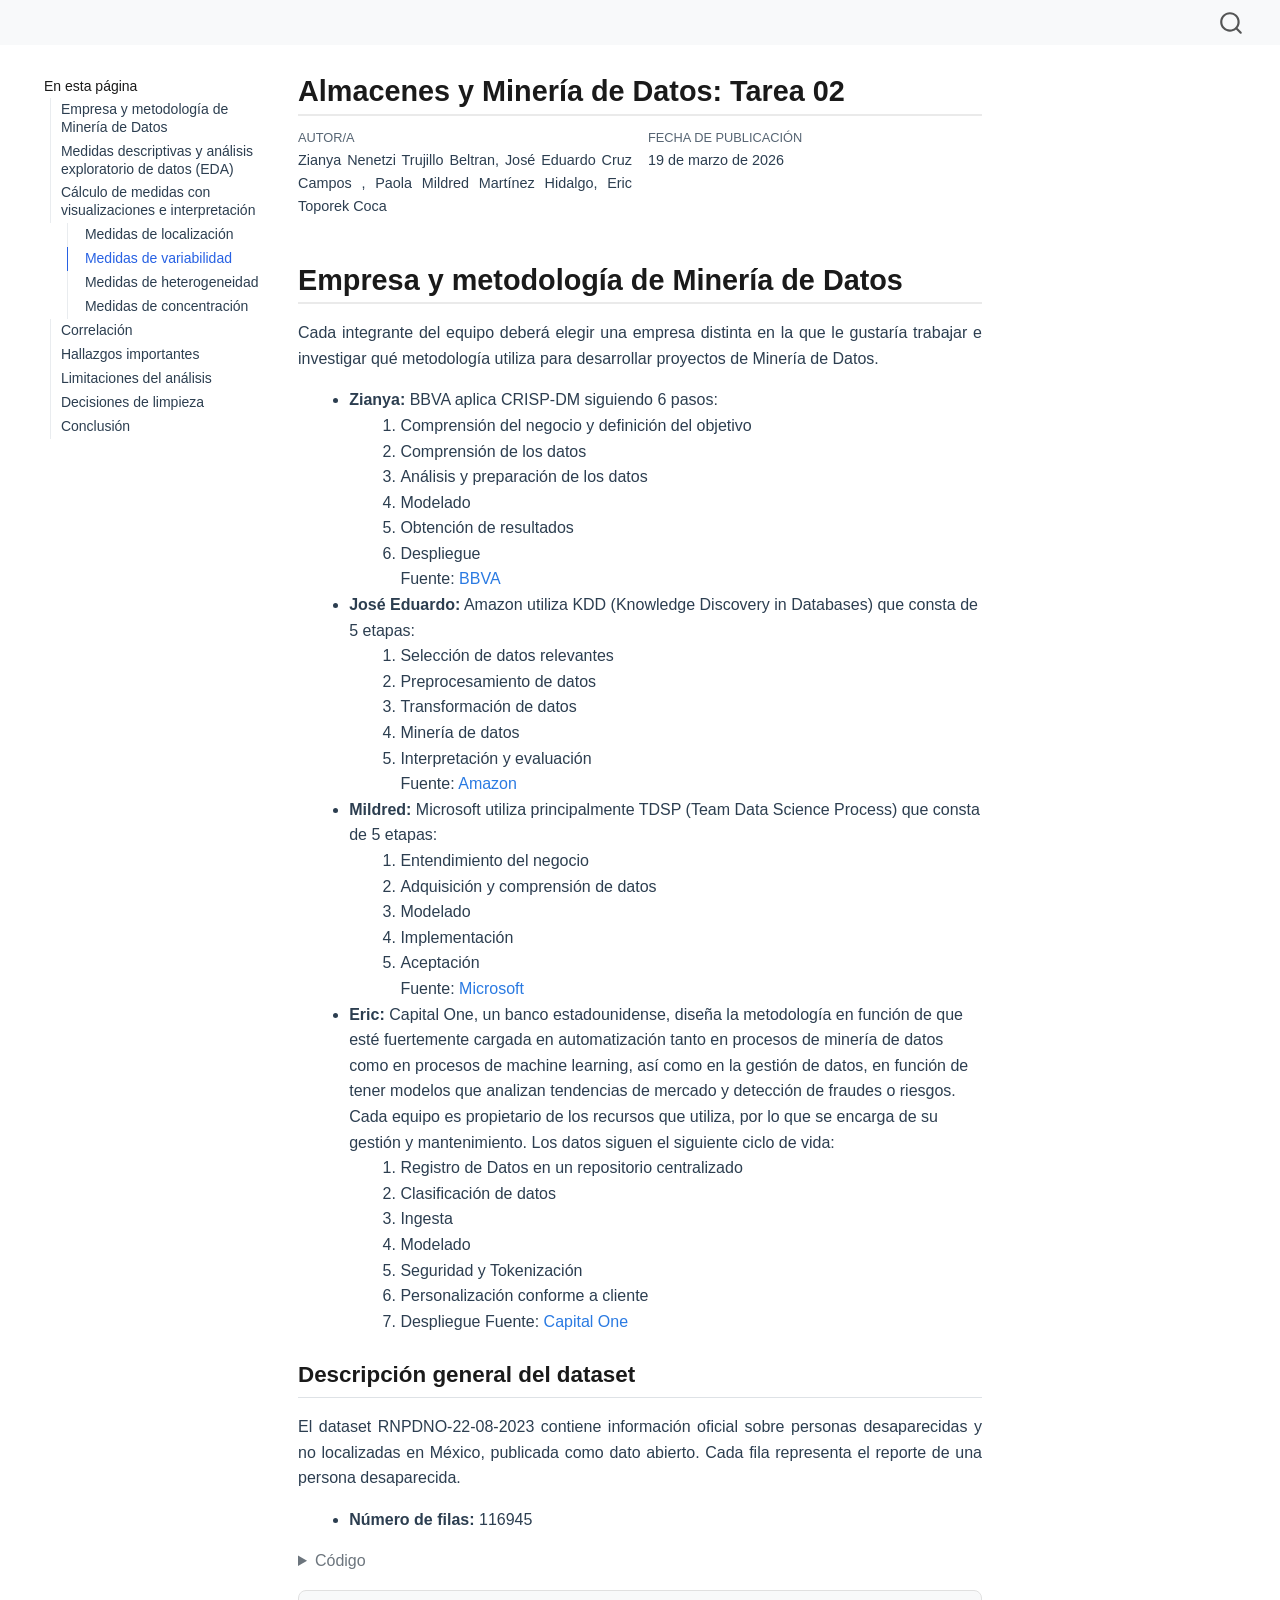
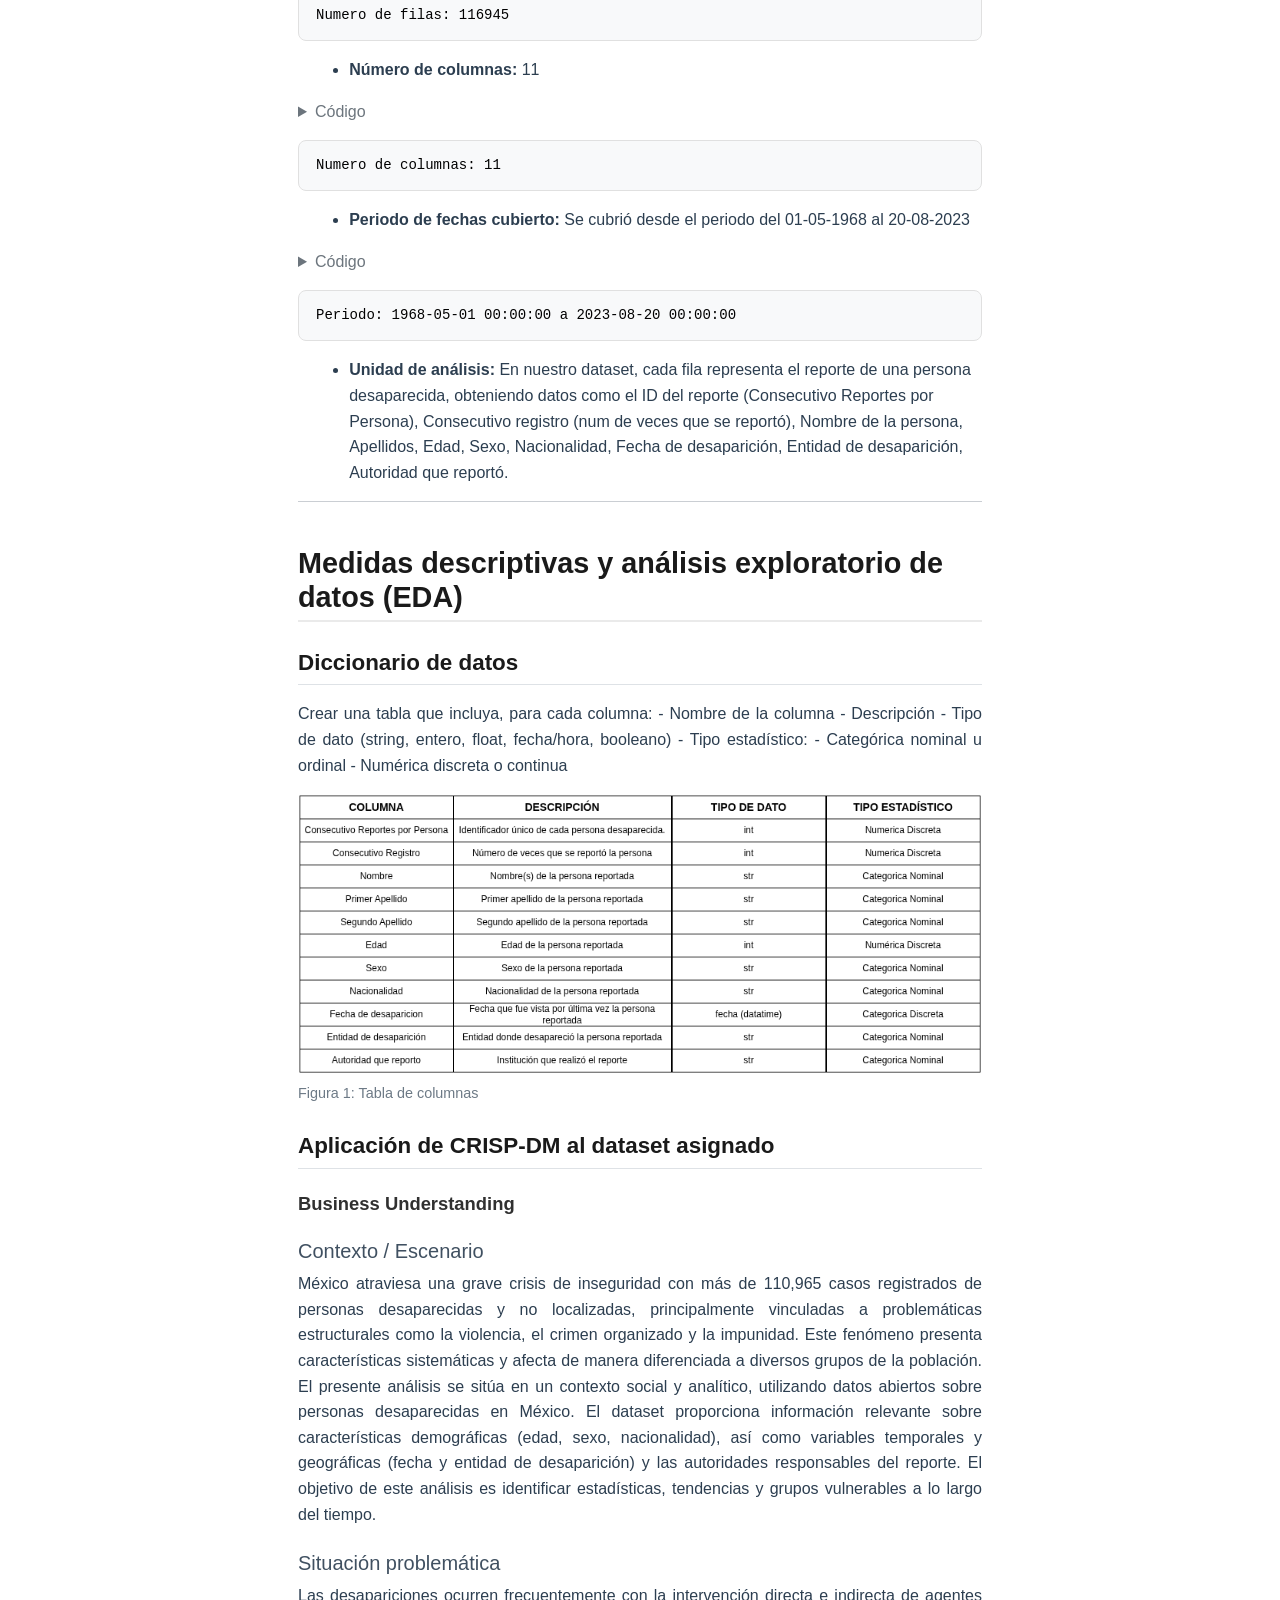
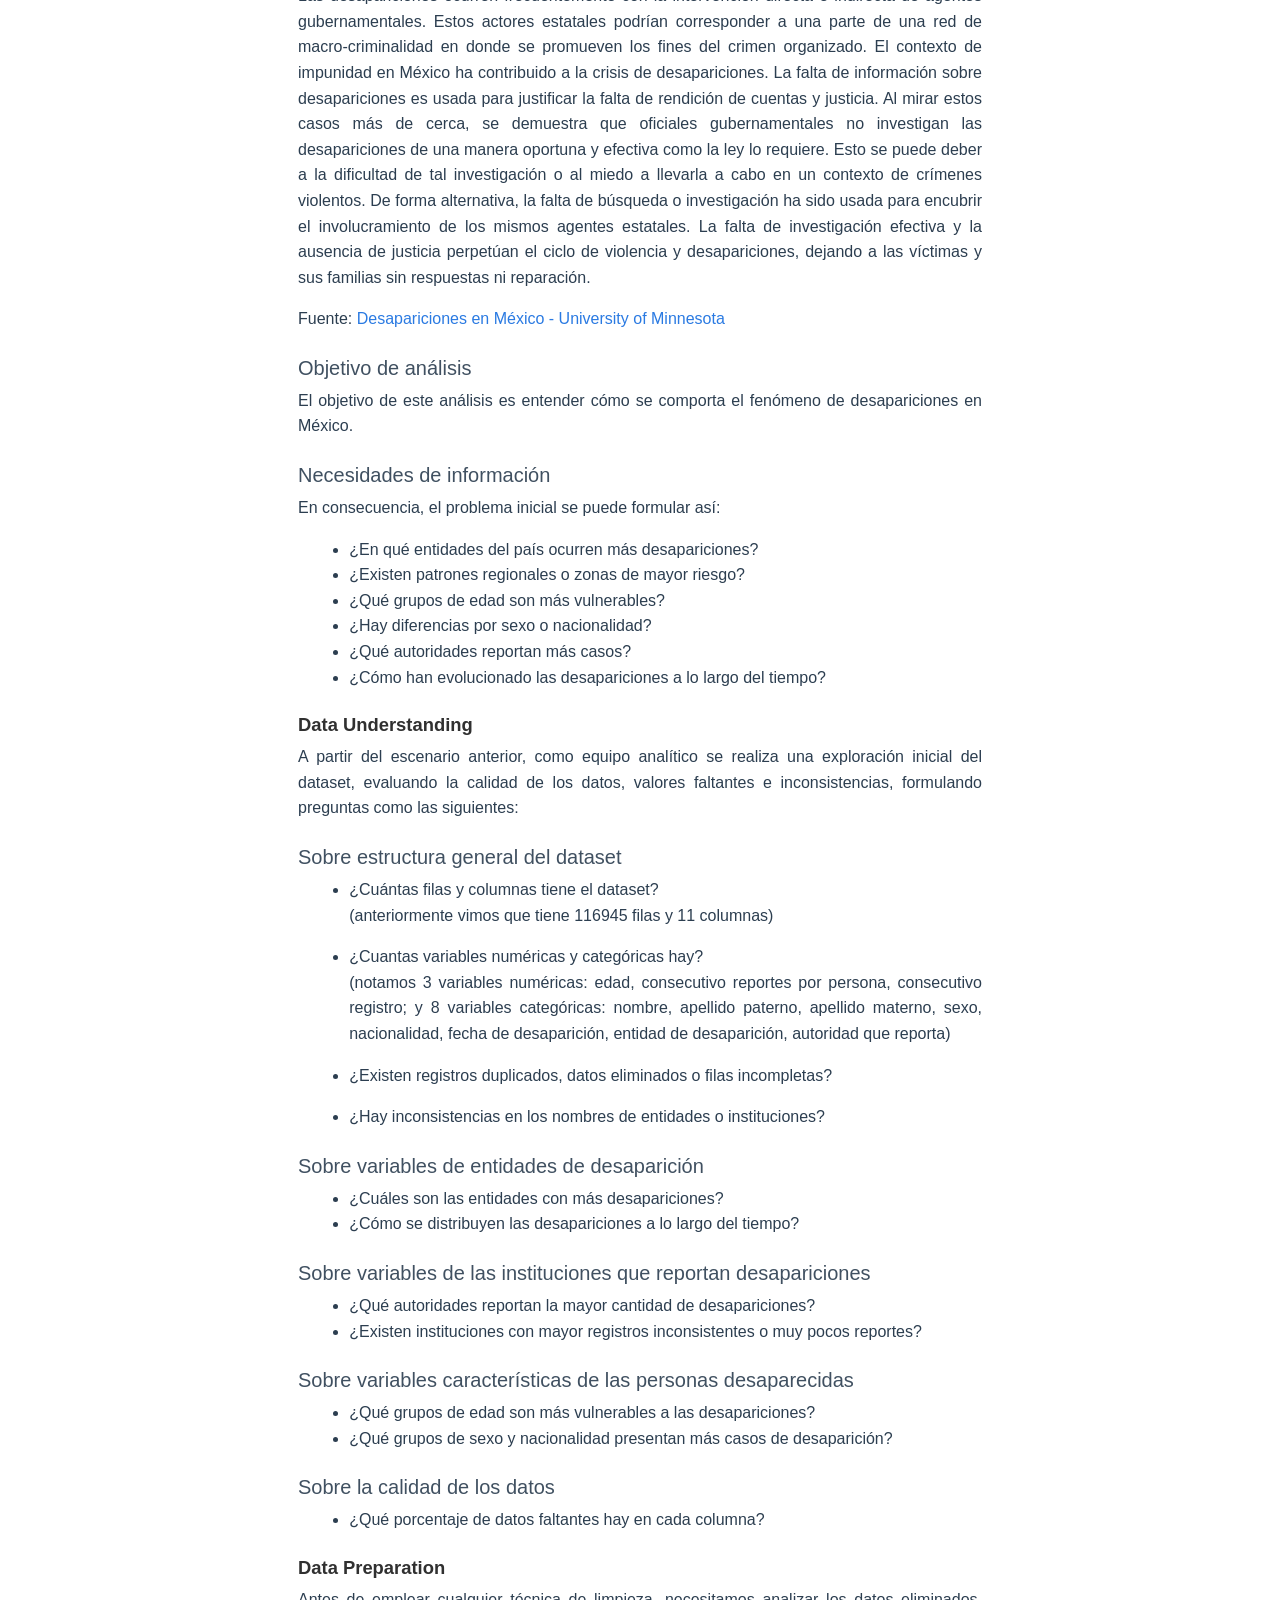
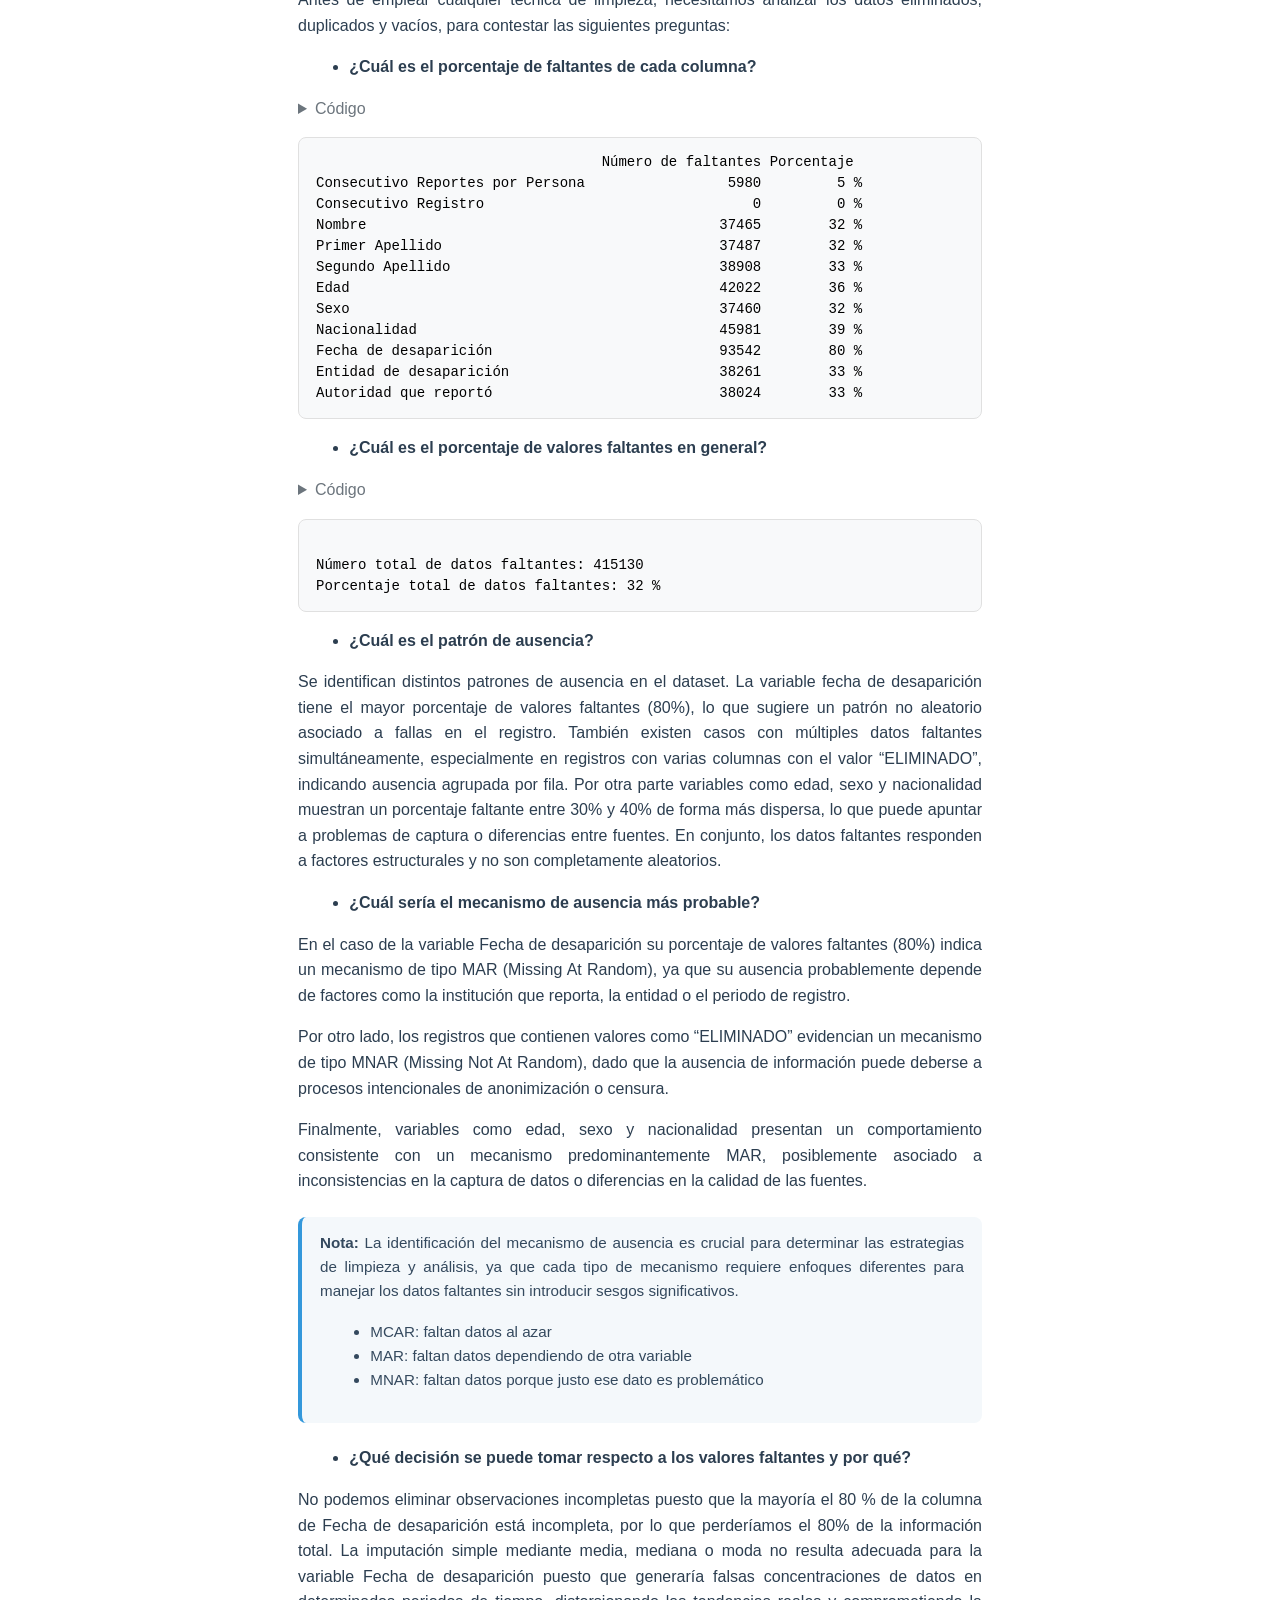
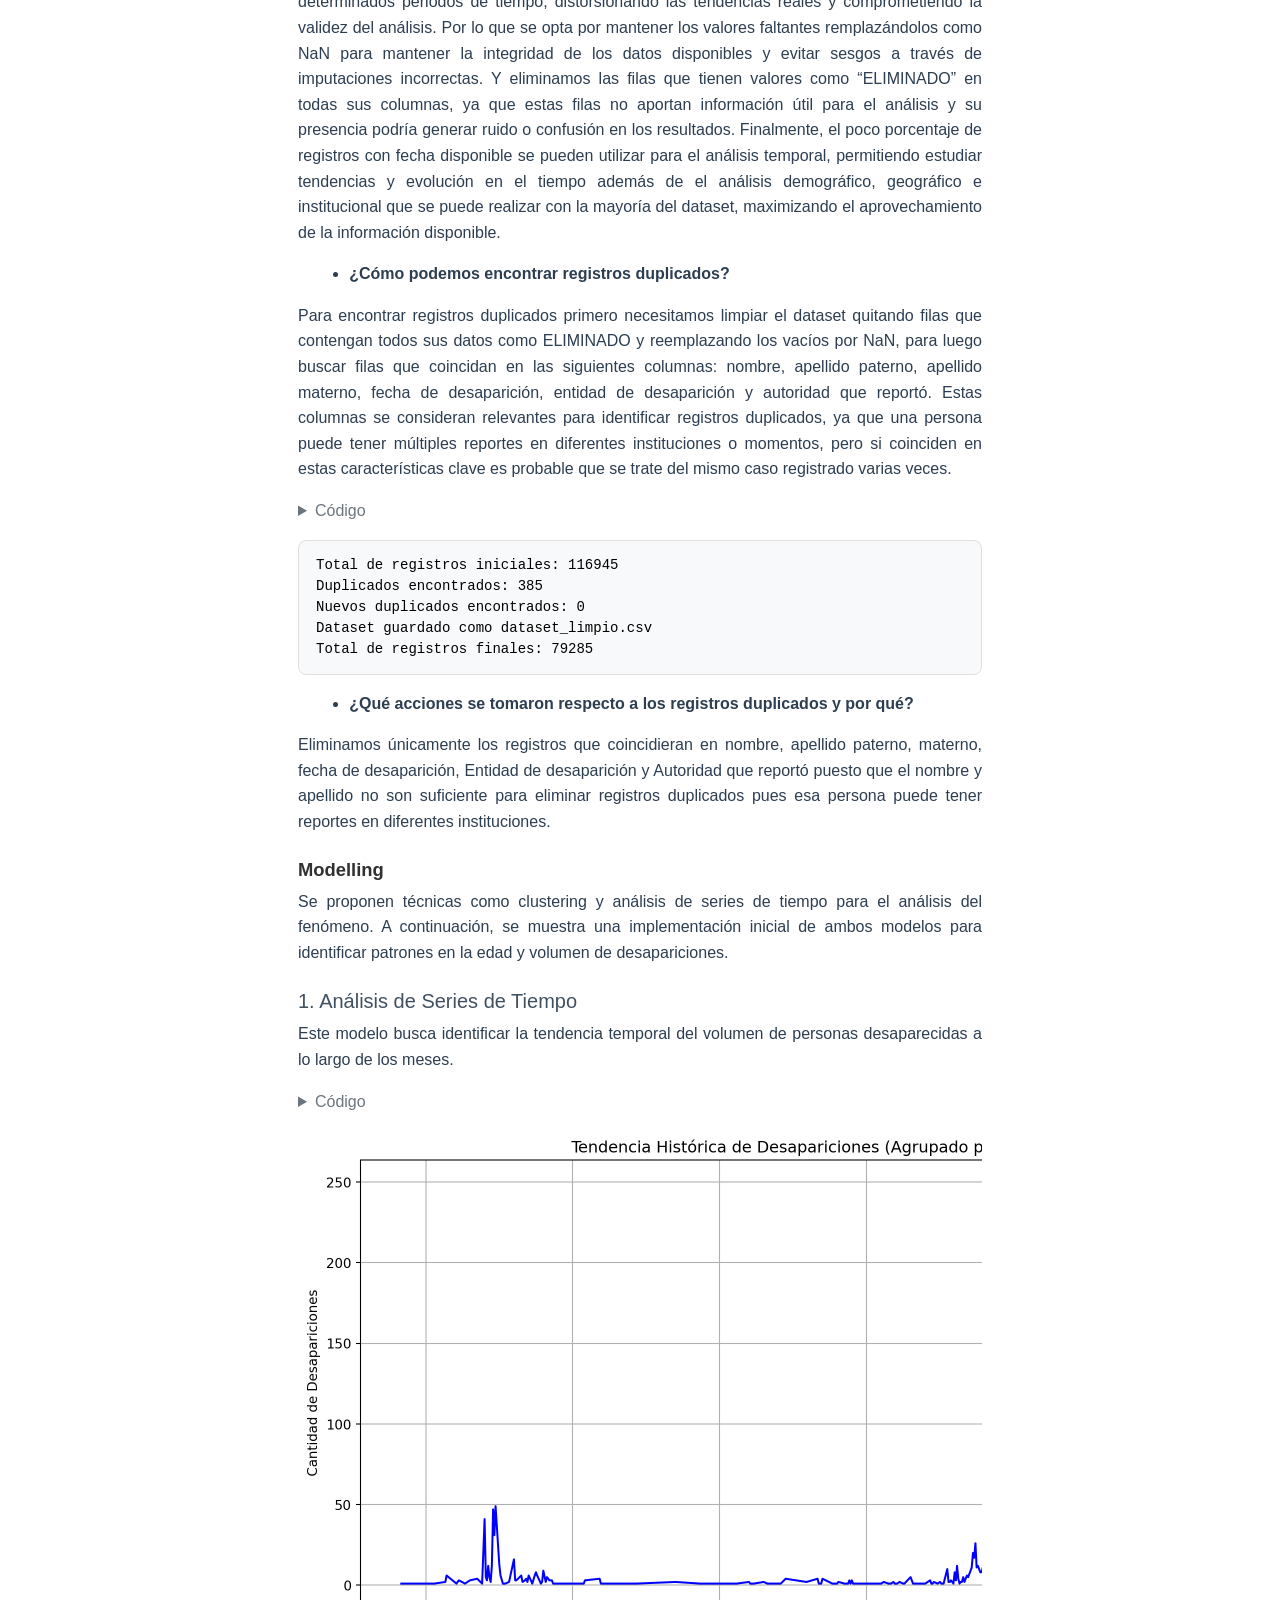
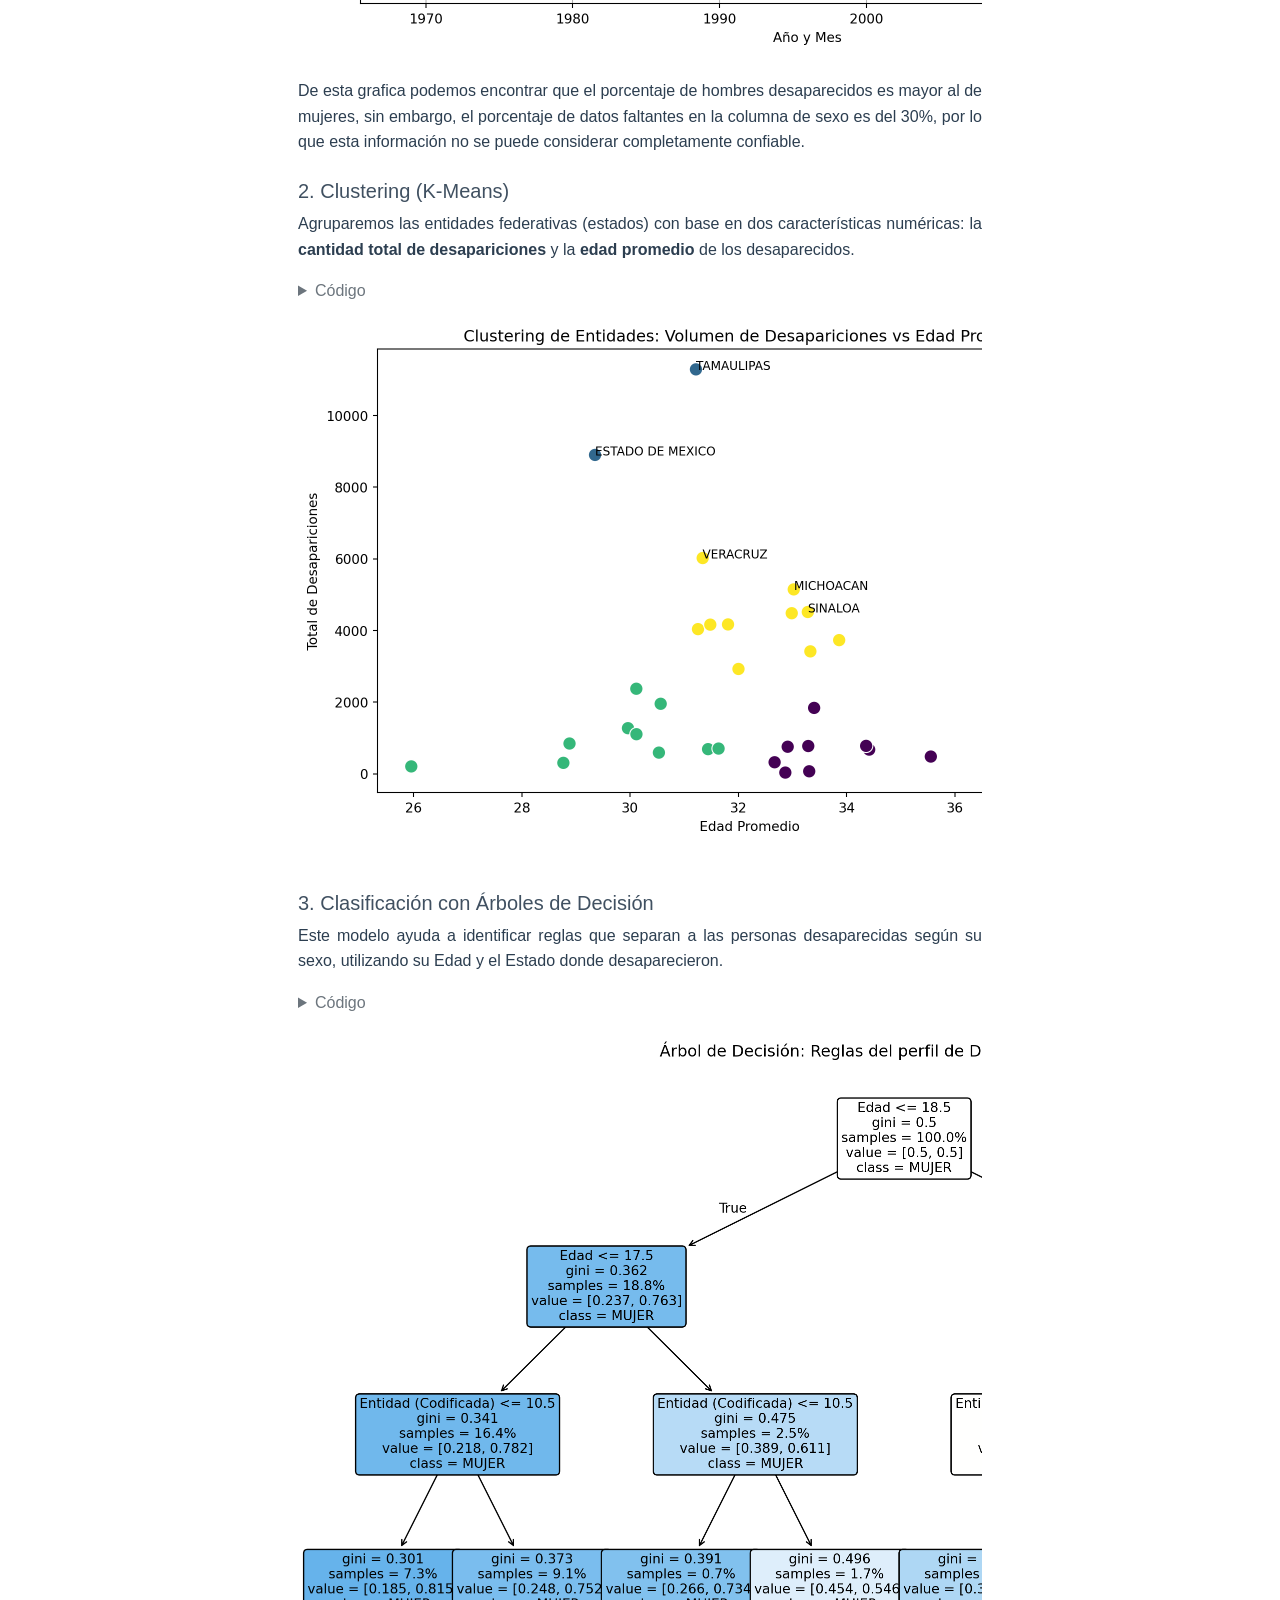
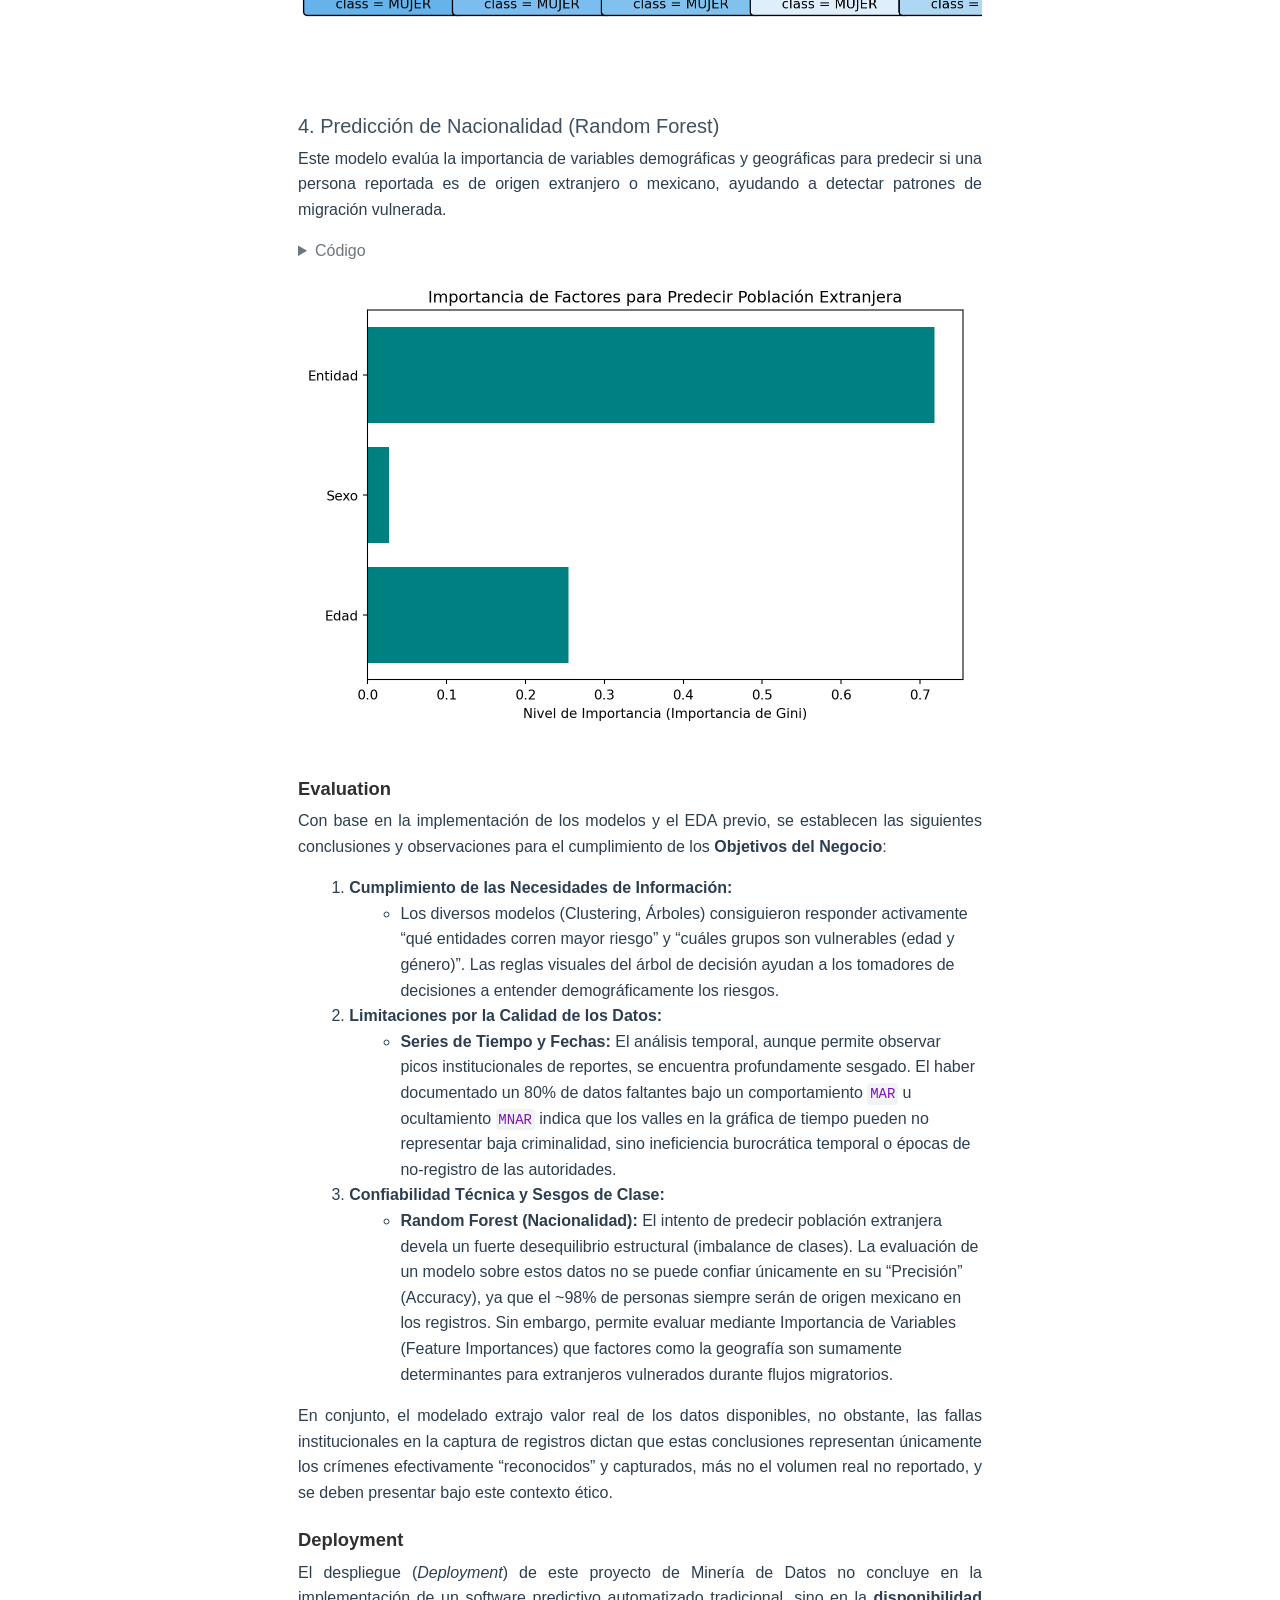
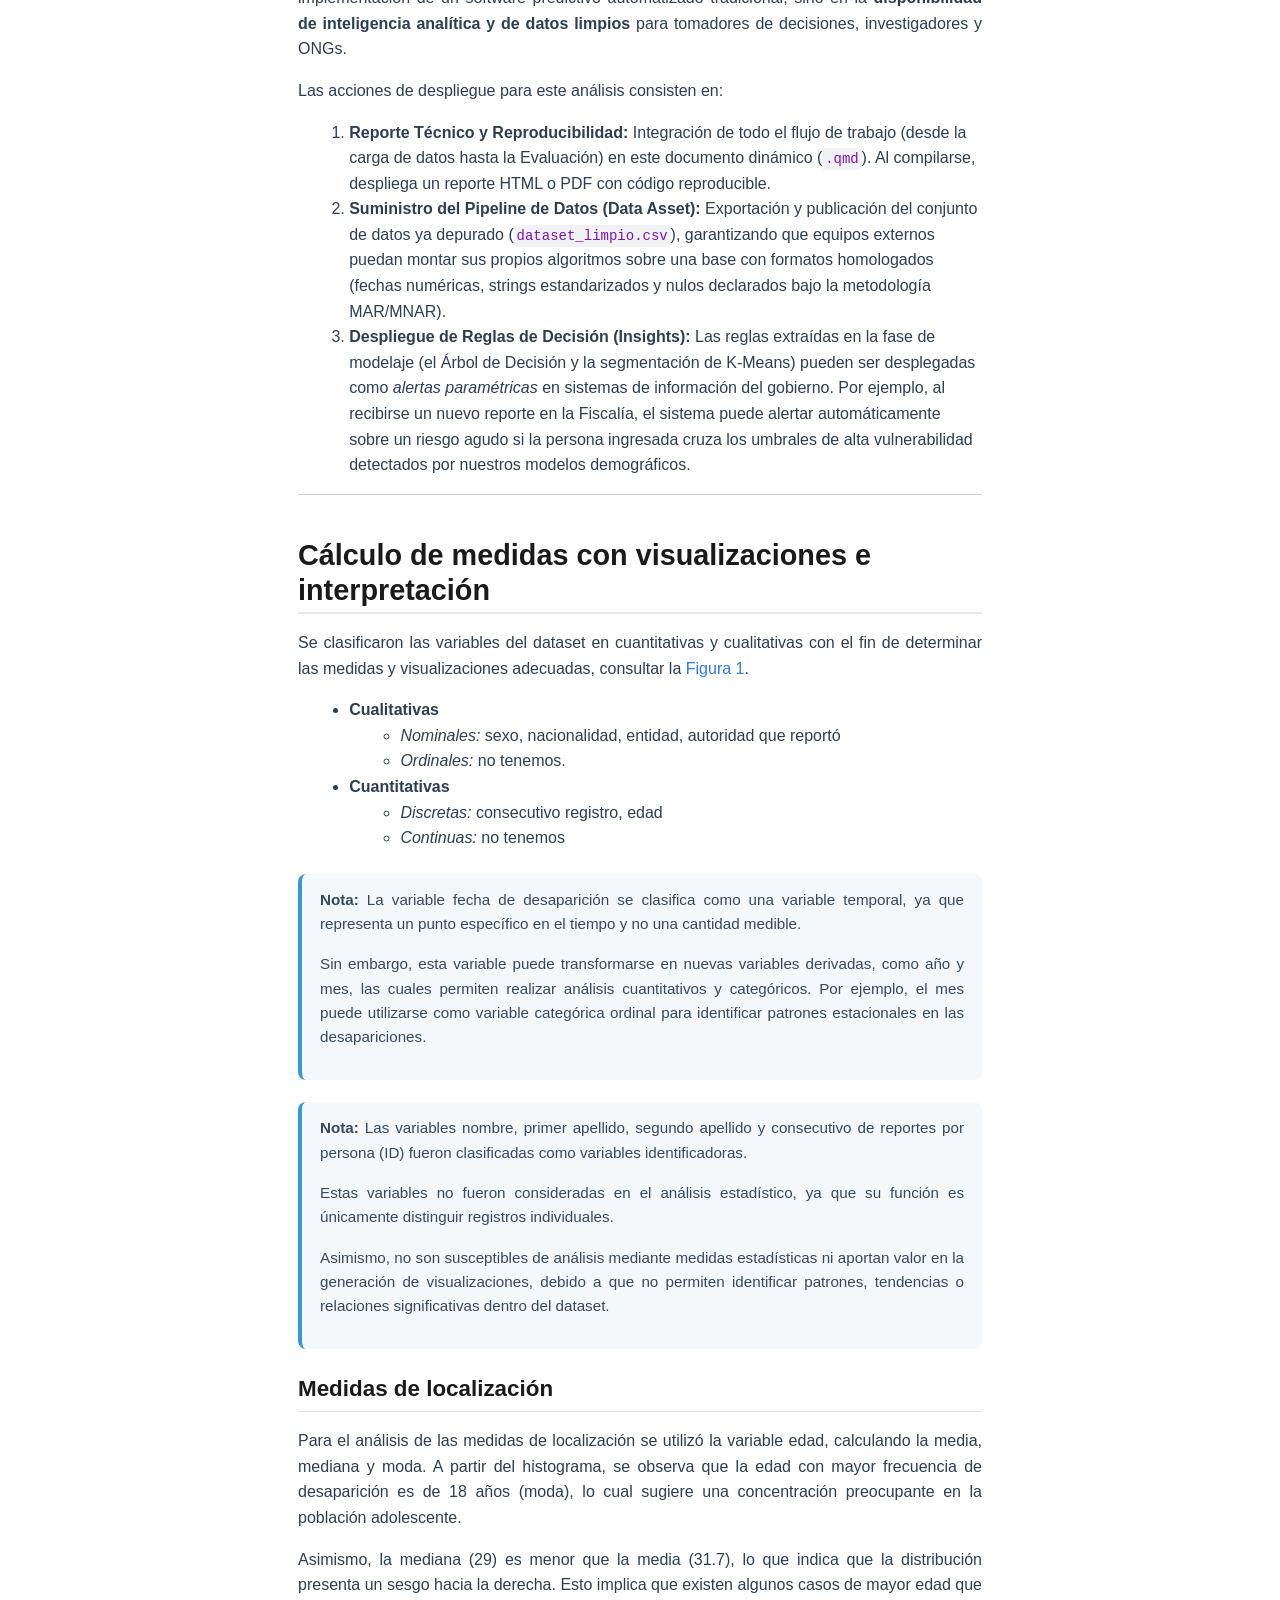
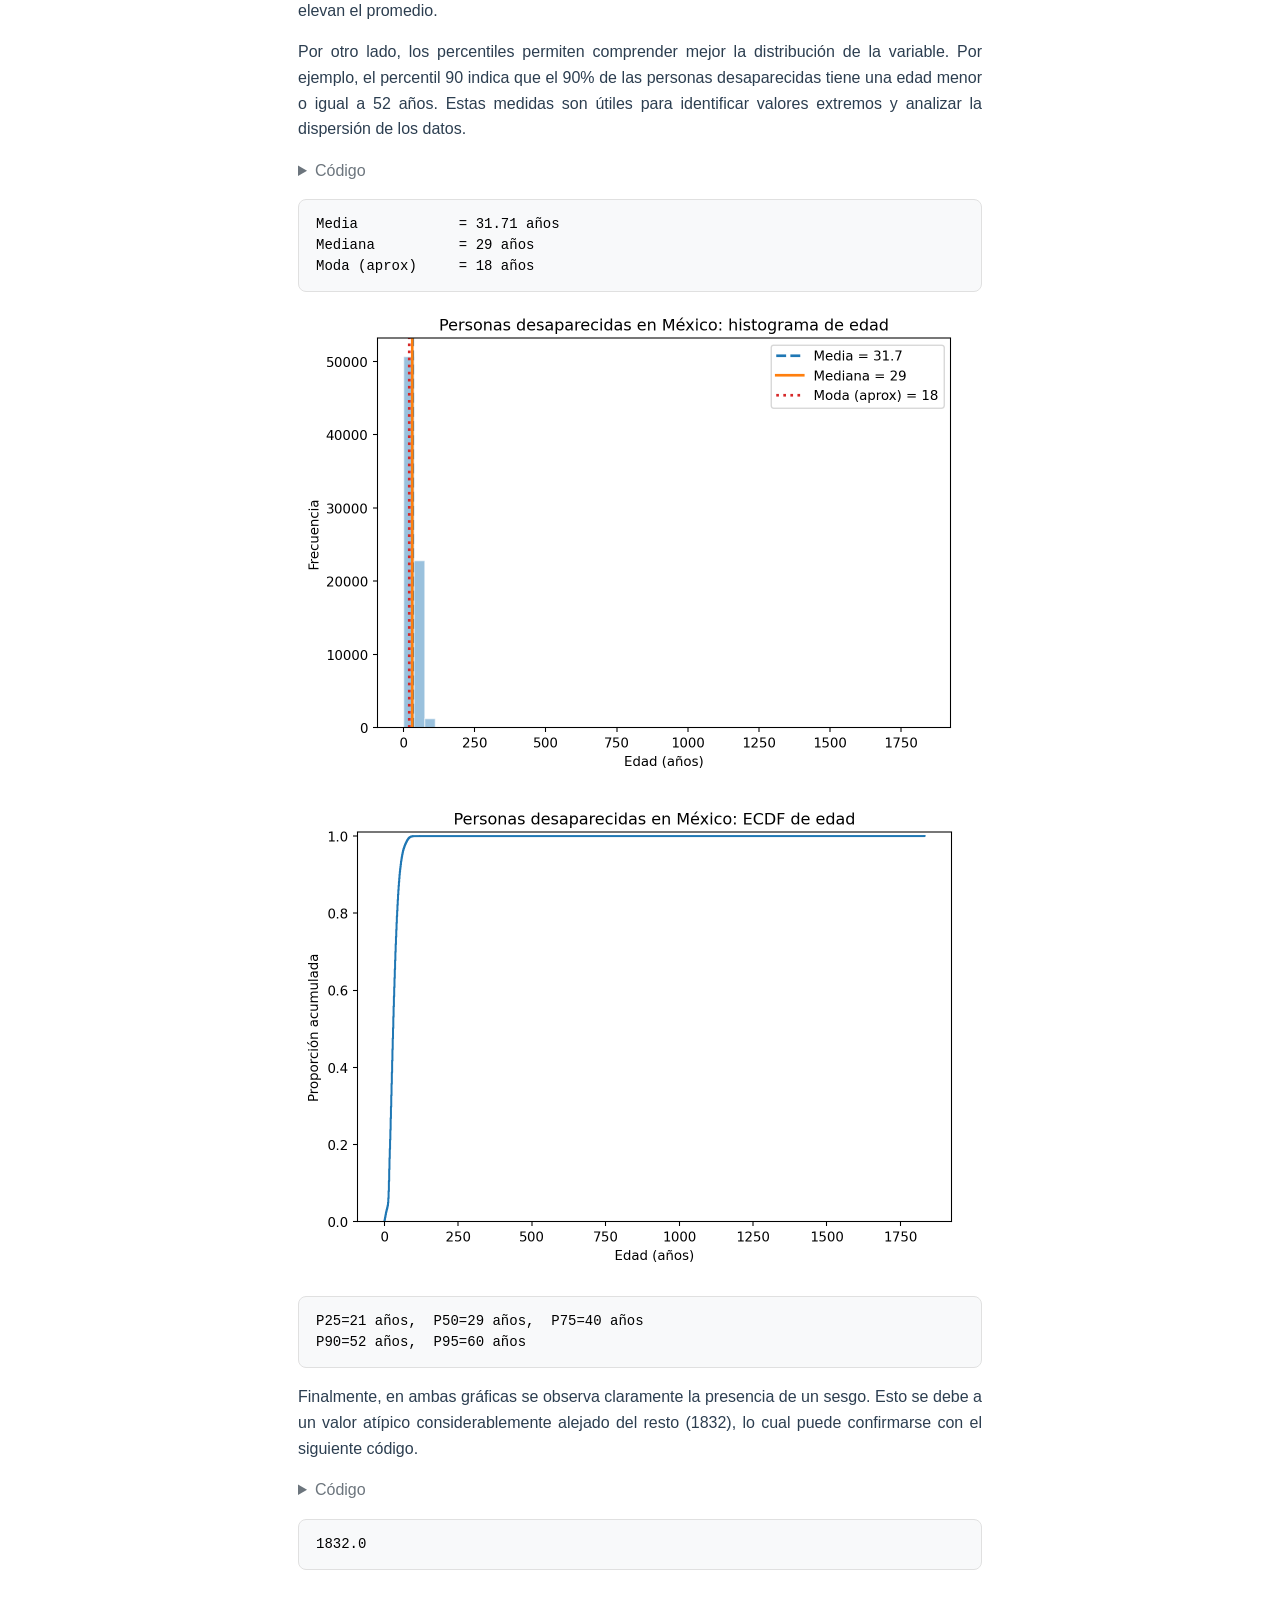
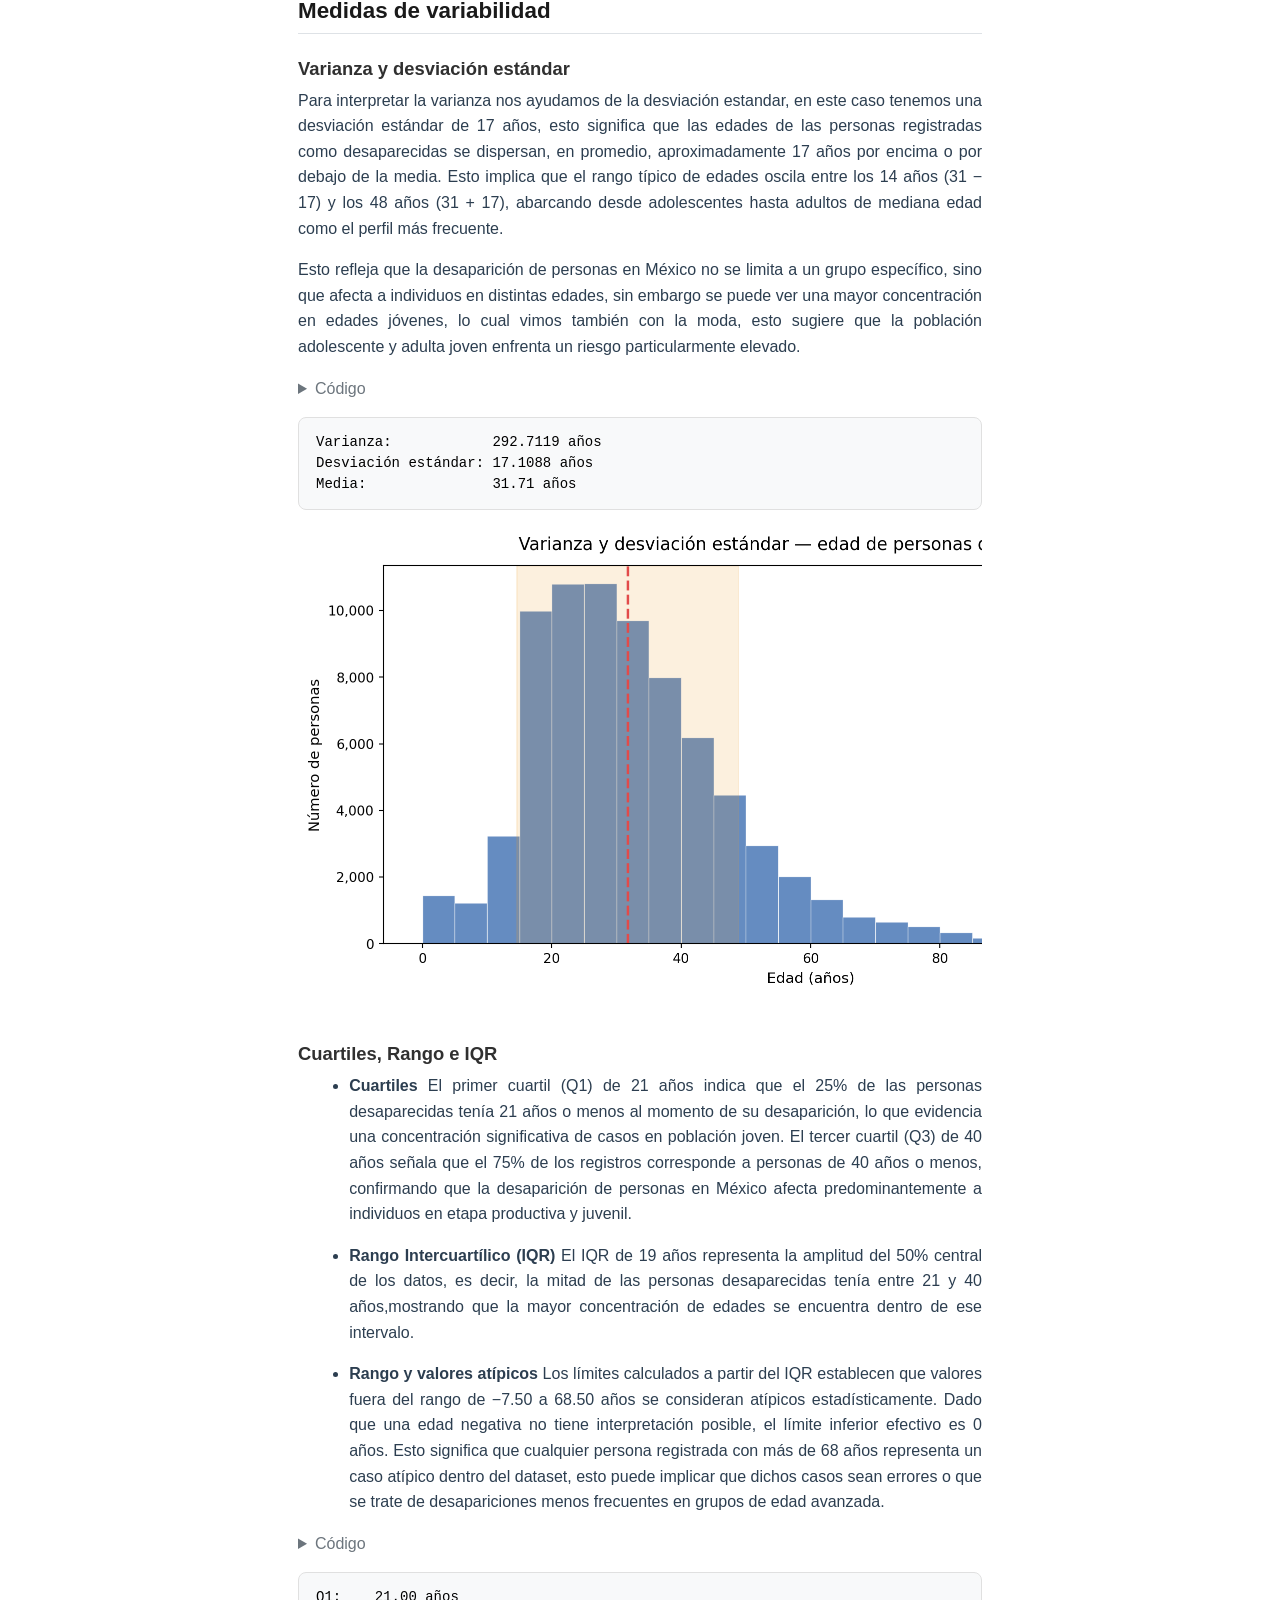
==== commit 3ba4a4b9: "nombres" ====
--- a/index.html
+++ b/index.html
@@ -6,10 +6,7 @@
 
 <meta name="viewport" content="width=device-width, initial-scale=1.0, user-scalable=yes">
 
-<meta name="author" content="Zianya Nenetzi Trujillo Beltran">
-<meta name="author" content="José Eduardo Cruz Campos">
-<meta name="author" content="Paola Mildred Martínez Hidalgo">
-<meta name="author" content="Eric Toporek Coca">
+<meta name="author" content="Zianya Nenetzi Trujillo Beltran, José Eduardo Cruz Campos , Paola Mildred Martínez Hidalgo, Eric Toporek Coca">
 
 <title>Almacenes y Minería de Datos: Tarea 02</title>
 <style>
@@ -175,12 +172,9 @@
 <div class="quarto-title-meta">
 
     <div>
-    <div class="quarto-title-meta-heading">Autores/as</div>
+    <div class="quarto-title-meta-heading">Autor/a</div>
     <div class="quarto-title-meta-contents">
-             <p>Zianya Nenetzi Trujillo Beltran </p>
-             <p>José Eduardo Cruz Campos </p>
-             <p>Paola Mildred Martínez Hidalgo </p>
-             <p>Eric Toporek Coca </p>
+             <p>Zianya Nenetzi Trujillo Beltran, José Eduardo Cruz Campos , Paola Mildred Martínez Hidalgo, Eric Toporek Coca </p>
           </div>
   </div>
     
@@ -248,7 +242,7 @@
 <ul>
 <li><strong>Número de filas:</strong> 116945</li>
 </ul>
-<div id="022fddc1" class="cell" data-execution_count="1">
+<div id="c3446bda" class="cell" data-execution_count="1">
 <details class="code-fold">
 <summary>Código</summary>
 <div class="code-copy-outer-scaffold"><div class="sourceCode cell-code" id="cb1"><pre class="sourceCode python code-with-copy"><code class="sourceCode python"><span id="cb1-1"><a href="#cb1-1" aria-hidden="true" tabindex="-1"></a><span class="im">import</span> numpy <span class="im">as</span> np</span>
@@ -269,7 +263,7 @@
 <ul>
 <li><strong>Número de columnas:</strong> 11</li>
 </ul>
-<div id="84969800" class="cell" data-execution_count="2">
+<div id="165679ca" class="cell" data-execution_count="2">
 <details class="code-fold">
 <summary>Código</summary>
 <div class="code-copy-outer-scaffold"><div class="sourceCode cell-code" id="cb3"><pre class="sourceCode python code-with-copy"><code class="sourceCode python"><span id="cb3-1"><a href="#cb3-1" aria-hidden="true" tabindex="-1"></a><span class="im">import</span> numpy <span class="im">as</span> np</span>
@@ -290,7 +284,7 @@
 <ul>
 <li><strong>Periodo de fechas cubierto:</strong> Se cubrió desde el periodo del 01-05-1968 al 20-08-2023</li>
 </ul>
-<div id="3d6a1501" class="cell" data-execution_count="3">
+<div id="1c2c1584" class="cell" data-execution_count="3">
 <details class="code-fold">
 <summary>Código</summary>
 <div class="code-copy-outer-scaffold"><div class="sourceCode cell-code" id="cb5"><pre class="sourceCode python code-with-copy"><code class="sourceCode python"><span id="cb5-1"><a href="#cb5-1" aria-hidden="true" tabindex="-1"></a><span class="im">import</span> numpy <span class="im">as</span> np</span>
@@ -416,7 +410,7 @@
 <ul>
 <li><strong>¿Cuál es el porcentaje de faltantes de cada columna?</strong></li>
 </ul>
-<div id="382e5134" class="cell" data-execution_count="4">
+<div id="6371c306" class="cell" data-execution_count="4">
 <details class="code-fold">
 <summary>Código</summary>
 <div class="code-copy-outer-scaffold"><div class="sourceCode cell-code" id="cb7"><pre class="sourceCode python code-with-copy"><code class="sourceCode python"><span id="cb7-1"><a href="#cb7-1" aria-hidden="true" tabindex="-1"></a><span class="im">import</span> numpy <span class="im">as</span> np</span>
@@ -460,7 +454,7 @@
 <ul>
 <li><strong>¿Cuál es el porcentaje de valores faltantes en general?</strong></li>
 </ul>
-<div id="99c812cb" class="cell" data-execution_count="5">
+<div id="d8a431cd" class="cell" data-execution_count="5">
 <details class="code-fold">
 <summary>Código</summary>
 <div class="code-copy-outer-scaffold"><div class="sourceCode cell-code" id="cb9"><pre class="sourceCode python code-with-copy"><code class="sourceCode python"><span id="cb9-1"><a href="#cb9-1" aria-hidden="true" tabindex="-1"></a><span class="im">import</span> numpy <span class="im">as</span> np</span>
@@ -515,7 +509,7 @@
 <li><strong>¿Cómo podemos encontrar registros duplicados?</strong></li>
 </ul>
 <p>Para encontrar registros duplicados primero necesitamos limpiar el dataset quitando filas que contengan todos sus datos como ELIMINADO y reemplazando los vacíos por NaN, para luego buscar filas que coincidan en las siguientes columnas: nombre, apellido paterno, apellido materno, fecha de desaparición, entidad de desaparición y autoridad que reportó. Estas columnas se consideran relevantes para identificar registros duplicados, ya que una persona puede tener múltiples reportes en diferentes instituciones o momentos, pero si coinciden en estas características clave es probable que se trate del mismo caso registrado varias veces.</p>
-<div id="90dcf758" class="cell" data-execution_count="6">
+<div id="5754bb90" class="cell" data-execution_count="6">
 <details class="code-fold">
 <summary>Código</summary>
 <div class="code-copy-outer-scaffold"><div class="sourceCode cell-code" id="cb11"><pre class="sourceCode python code-with-copy"><code class="sourceCode python"><span id="cb11-1"><a href="#cb11-1" aria-hidden="true" tabindex="-1"></a><span class="im">import</span> pandas <span class="im">as</span> pd</span>
@@ -606,7 +600,7 @@
 <section id="análisis-de-series-de-tiempo" class="level4">
 <h4 class="anchored" data-anchor-id="análisis-de-series-de-tiempo">1. Análisis de Series de Tiempo</h4>
 <p>Este modelo busca identificar la tendencia temporal del volumen de personas desaparecidas a lo largo de los meses.</p>
-<div id="35cb4f87" class="cell" data-execution_count="7">
+<div id="c1c6d50b" class="cell" data-execution_count="7">
 <details class="code-fold">
 <summary>Código</summary>
 <div class="code-copy-outer-scaffold"><div class="sourceCode cell-code" id="cb13"><pre class="sourceCode python code-with-copy"><code class="sourceCode python"><span id="cb13-1"><a href="#cb13-1" aria-hidden="true" tabindex="-1"></a><span class="im">import</span> pandas <span class="im">as</span> pd</span>
@@ -653,7 +647,7 @@
 <section id="clustering-k-means" class="level4">
 <h4 class="anchored" data-anchor-id="clustering-k-means">2. Clustering (K-Means)</h4>
 <p>Agruparemos las entidades federativas (estados) con base en dos características numéricas: la <strong>cantidad total de desapariciones</strong> y la <strong>edad promedio</strong> de los desaparecidos.</p>
-<div id="e8c16536" class="cell" data-execution_count="8">
+<div id="72fcea7f" class="cell" data-execution_count="8">
 <details class="code-fold">
 <summary>Código</summary>
 <div class="code-copy-outer-scaffold"><div class="sourceCode cell-code" id="cb14"><pre class="sourceCode python code-with-copy"><code class="sourceCode python"><span id="cb14-1"><a href="#cb14-1" aria-hidden="true" tabindex="-1"></a><span class="im">from</span> sklearn.cluster <span class="im">import</span> KMeans</span>
@@ -705,7 +699,7 @@
 <section id="clasificación-con-árboles-de-decisión" class="level4">
 <h4 class="anchored" data-anchor-id="clasificación-con-árboles-de-decisión">3. Clasificación con Árboles de Decisión</h4>
 <p>Este modelo ayuda a identificar reglas que separan a las personas desaparecidas según su sexo, utilizando su Edad y el Estado donde desaparecieron.</p>
-<div id="0acf00af" class="cell" data-execution_count="9">
+<div id="f5e7eda9" class="cell" data-execution_count="9">
 <details class="code-fold">
 <summary>Código</summary>
 <div class="code-copy-outer-scaffold"><div class="sourceCode cell-code" id="cb15"><pre class="sourceCode python code-with-copy"><code class="sourceCode python"><span id="cb15-1"><a href="#cb15-1" aria-hidden="true" tabindex="-1"></a><span class="im">from</span> sklearn.tree <span class="im">import</span> DecisionTreeClassifier, plot_tree</span>
@@ -753,7 +747,7 @@
 <section id="predicción-de-nacionalidad-random-forest" class="level4">
 <h4 class="anchored" data-anchor-id="predicción-de-nacionalidad-random-forest">4. Predicción de Nacionalidad (Random Forest)</h4>
 <p>Este modelo evalúa la importancia de variables demográficas y geográficas para predecir si una persona reportada es de origen extranjero o mexicano, ayudando a detectar patrones de migración vulnerada.</p>
-<div id="5c8b10f2" class="cell" data-execution_count="10">
+<div id="4ba2ecfb" class="cell" data-execution_count="10">
 <details class="code-fold">
 <summary>Código</summary>
 <div class="code-copy-outer-scaffold"><div class="sourceCode cell-code" id="cb16"><pre class="sourceCode python code-with-copy"><code class="sourceCode python"><span id="cb16-1"><a href="#cb16-1" aria-hidden="true" tabindex="-1"></a><span class="im">from</span> sklearn.ensemble <span class="im">import</span> RandomForestClassifier</span>
@@ -866,7 +860,7 @@
 <p>Para el análisis de las medidas de localización se utilizó la variable edad, calculando la media, mediana y moda. A partir del histograma, se observa que la edad con mayor frecuencia de desaparición es de 18 años (moda), lo cual sugiere una concentración preocupante en la población adolescente.</p>
 <p>Asimismo, la mediana (29) es menor que la media (31.7), lo que indica que la distribución presenta un sesgo hacia la derecha. Esto implica que existen algunos casos de mayor edad que elevan el promedio.</p>
 <p>Por otro lado, los percentiles permiten comprender mejor la distribución de la variable. Por ejemplo, el percentil 90 indica que el 90% de las personas desaparecidas tiene una edad menor o igual a 52 años. Estas medidas son útiles para identificar valores extremos y analizar la dispersión de los datos.</p>
-<div id="d6e2db67" class="cell" data-execution_count="11">
+<div id="7acd8c29" class="cell" data-execution_count="11">
 <details class="code-fold">
 <summary>Código</summary>
 <div class="code-copy-outer-scaffold"><div class="sourceCode cell-code" id="cb17"><pre class="sourceCode python code-with-copy"><code class="sourceCode python"><span id="cb17-1"><a href="#cb17-1" aria-hidden="true" tabindex="-1"></a><span class="im">import</span> pandas <span class="im">as</span> pd</span>
@@ -950,7 +944,7 @@
 </div>
 </div>
 <p>Finalmente, en ambas gráficas se observa claramente la presencia de un sesgo. Esto se debe a un valor atípico considerablemente alejado del resto (1832), lo cual puede confirmarse con el siguiente código.</p>
-<div id="6dcfa3da" class="cell" data-execution_count="12">
+<div id="c4fa8359" class="cell" data-execution_count="12">
 <details class="code-fold">
 <summary>Código</summary>
 <div class="code-copy-outer-scaffold"><div class="sourceCode cell-code" id="cb20"><pre class="sourceCode python code-with-copy"><code class="sourceCode python"><span id="cb20-1"><a href="#cb20-1" aria-hidden="true" tabindex="-1"></a><span class="bu">print</span>(df[<span class="st">'Edad'</span>].<span class="bu">max</span>())</span></code></pre></div><button title="Copiar al portapapeles" class="code-copy-button"><i class="bi"></i></button></div>
@@ -966,7 +960,7 @@
 <h3 class="anchored" data-anchor-id="varianza-y-desviación-estándar">Varianza y desviación estándar</h3>
 <p>Para interpretar la varianza nos ayudamos de la desviación estandar, en este caso tenemos una desviación estándar de 17 años, esto significa que las edades de las personas registradas como desaparecidas se dispersan, en promedio, aproximadamente 17 años por encima o por debajo de la media. Esto implica que el rango típico de edades oscila entre los 14 años (31 − 17) y los 48 años (31 + 17), abarcando desde adolescentes hasta adultos de mediana edad como el perfil más frecuente.</p>
 <p>Esto refleja que la desaparición de personas en México no se limita a un grupo específico, sino que afecta a individuos en distintas edades, sin embargo se puede ver una mayor concentración en edades jóvenes, lo cual vimos también con la moda, esto sugiere que la población adolescente y adulta joven enfrenta un riesgo particularmente elevado.</p>
-<div id="31d46f79" class="cell" data-execution_count="13">
+<div id="714bf4ee" class="cell" data-execution_count="13">
 <details class="code-fold">
 <summary>Código</summary>
 <div class="code-copy-outer-scaffold"><div class="sourceCode cell-code" id="cb22"><pre class="sourceCode python code-with-copy"><code class="sourceCode python"><span id="cb22-1"><a href="#cb22-1" aria-hidden="true" tabindex="-1"></a><span class="im">import</span> pandas <span class="im">as</span> pd</span>
@@ -1033,7 +1027,7 @@
 <li><p><strong>Rango Intercuartílico (IQR)</strong> El IQR de 19 años representa la amplitud del 50% central de los datos, es decir, la mitad de las personas desaparecidas tenía entre 21 y 40 años,mostrando que la mayor concentración de edades se encuentra dentro de ese intervalo.</p></li>
 <li><p><strong>Rango y valores atípicos</strong> Los límites calculados a partir del IQR establecen que valores fuera del rango de −7.50 a 68.50 años se consideran atípicos estadísticamente. Dado que una edad negativa no tiene interpretación posible, el límite inferior efectivo es 0 años. Esto significa que cualquier persona registrada con más de 68 años representa un caso atípico dentro del dataset, esto puede implicar que dichos casos sean errores o que se trate de desapariciones menos frecuentes en grupos de edad avanzada.</p></li>
 </ul>
-<div id="2a75a285" class="cell" data-execution_count="14">
+<div id="79d0aa9e" class="cell" data-execution_count="14">
 <details class="code-fold">
 <summary>Código</summary>
 <div class="code-copy-outer-scaffold"><div class="sourceCode cell-code" id="cb24"><pre class="sourceCode python code-with-copy"><code class="sourceCode python"><span id="cb24-1"><a href="#cb24-1" aria-hidden="true" tabindex="-1"></a><span class="im">import</span> pandas <span class="im">as</span> pd</span>
@@ -1085,7 +1079,7 @@
 </section>
 <section id="medidas-de-heterogeneidad" class="level2">
 <h2 class="anchored" data-anchor-id="medidas-de-heterogeneidad">Medidas de heterogeneidad</h2>
-<div id="316f8118" class="cell" data-execution_count="15">
+<div id="9e476e1a" class="cell" data-execution_count="15">
 <details class="code-fold">
 <summary>Código</summary>
 <div class="code-copy-outer-scaffold"><div class="sourceCode cell-code" id="cb26"><pre class="sourceCode python code-with-copy"><code class="sourceCode python"><span id="cb26-1"><a href="#cb26-1" aria-hidden="true" tabindex="-1"></a><span class="im">import</span> pandas <span class="im">as</span> pd</span>
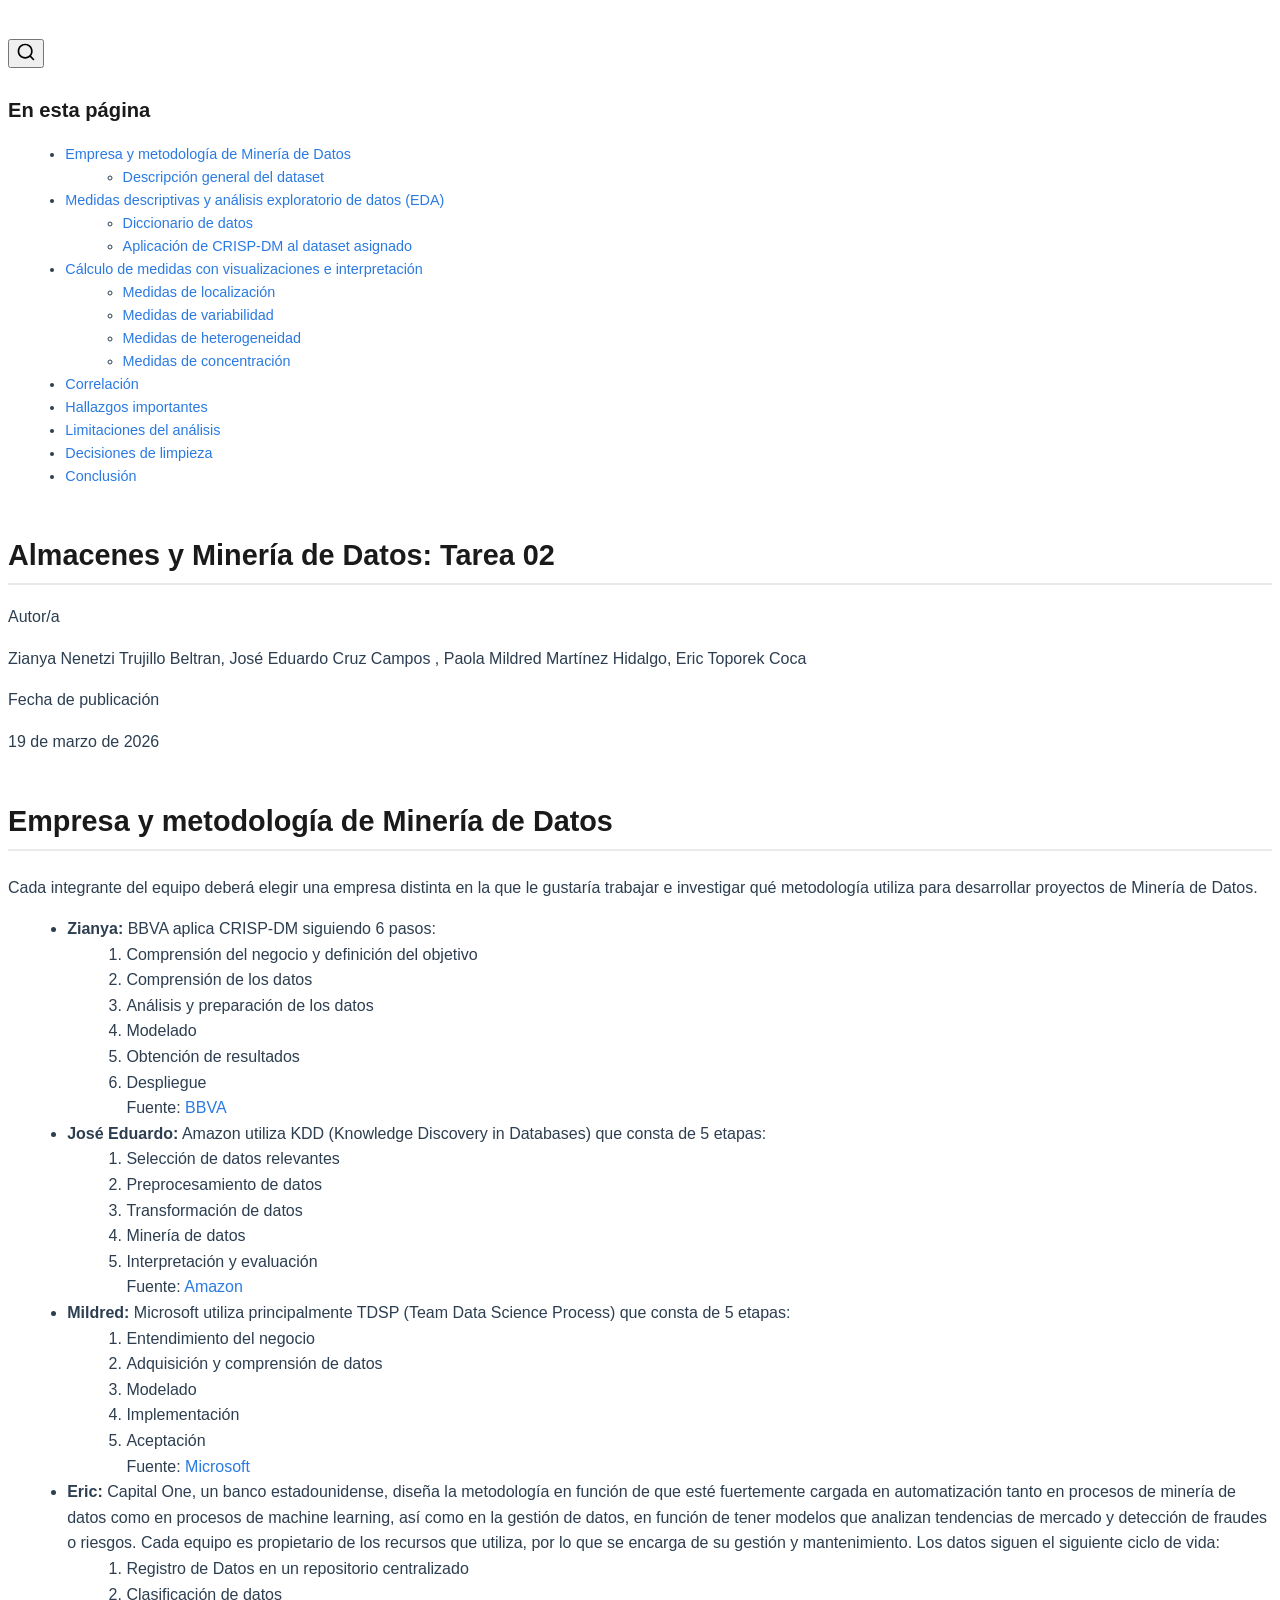
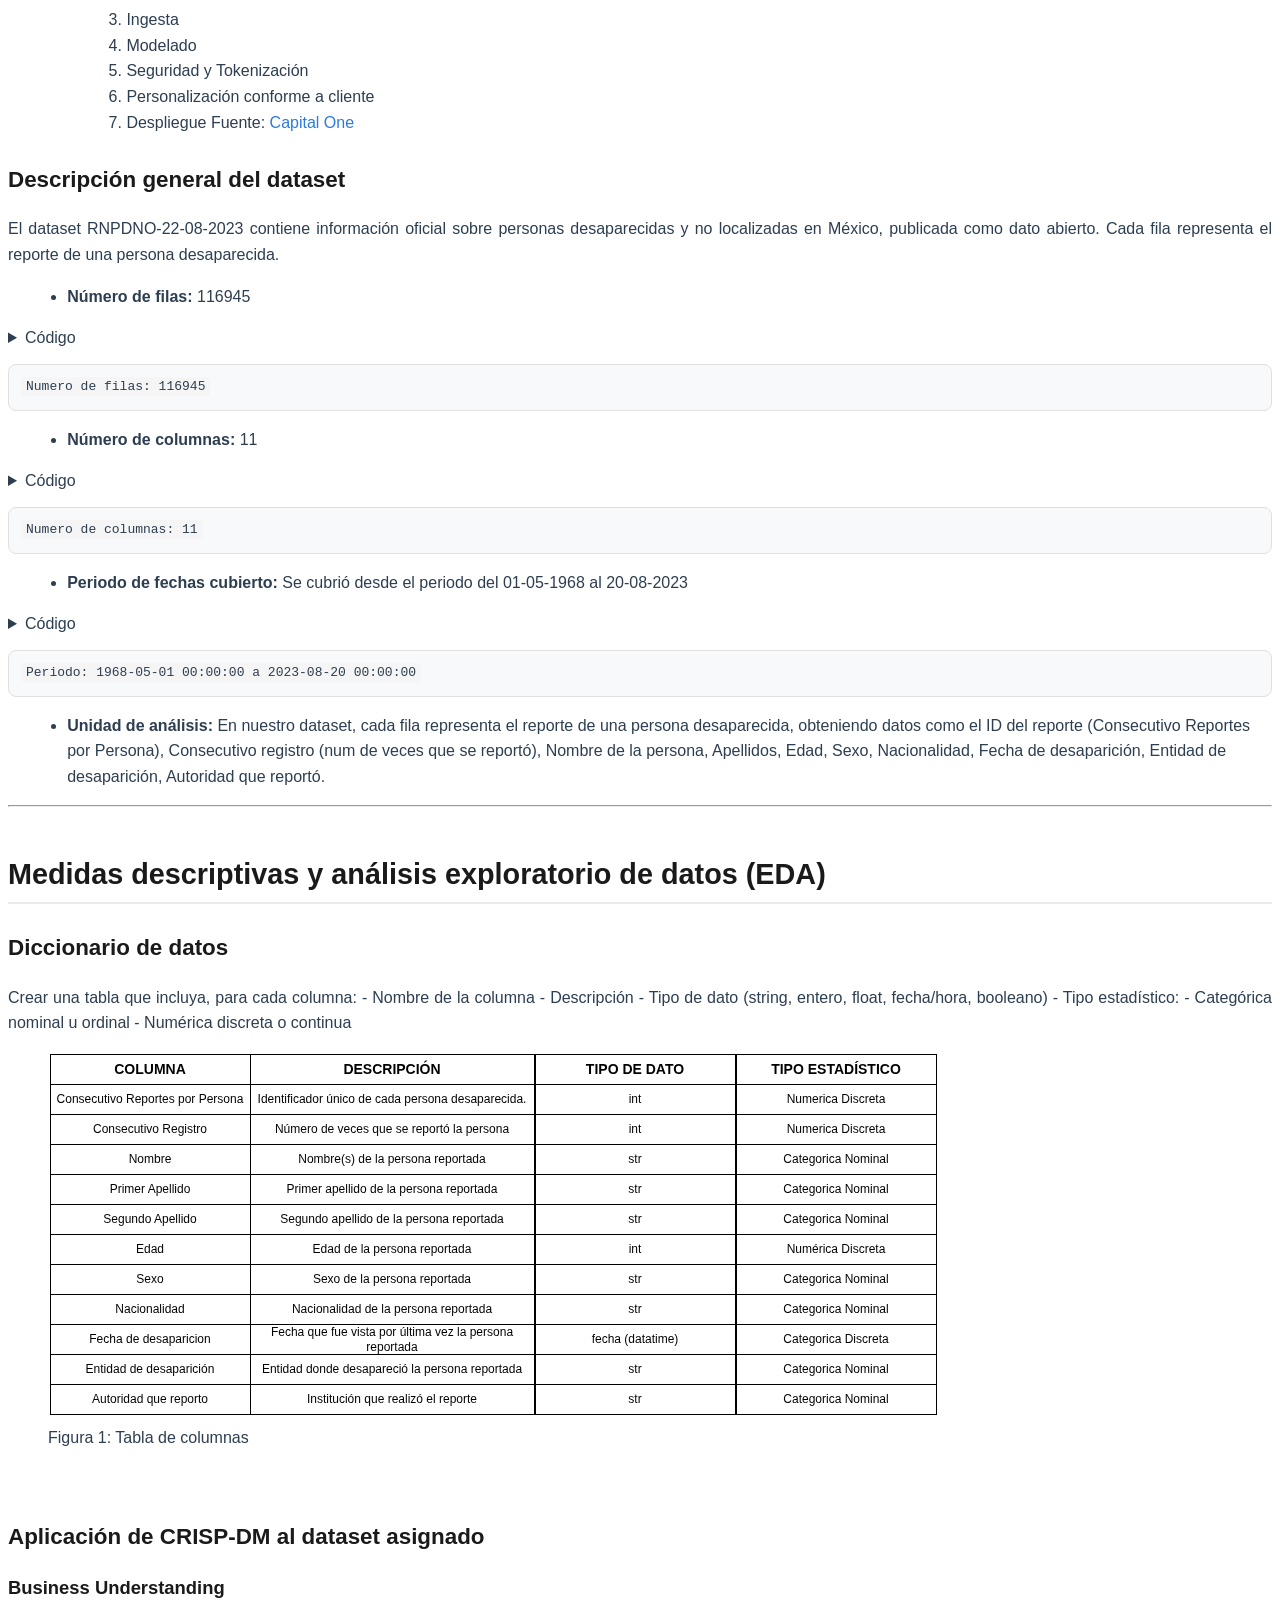
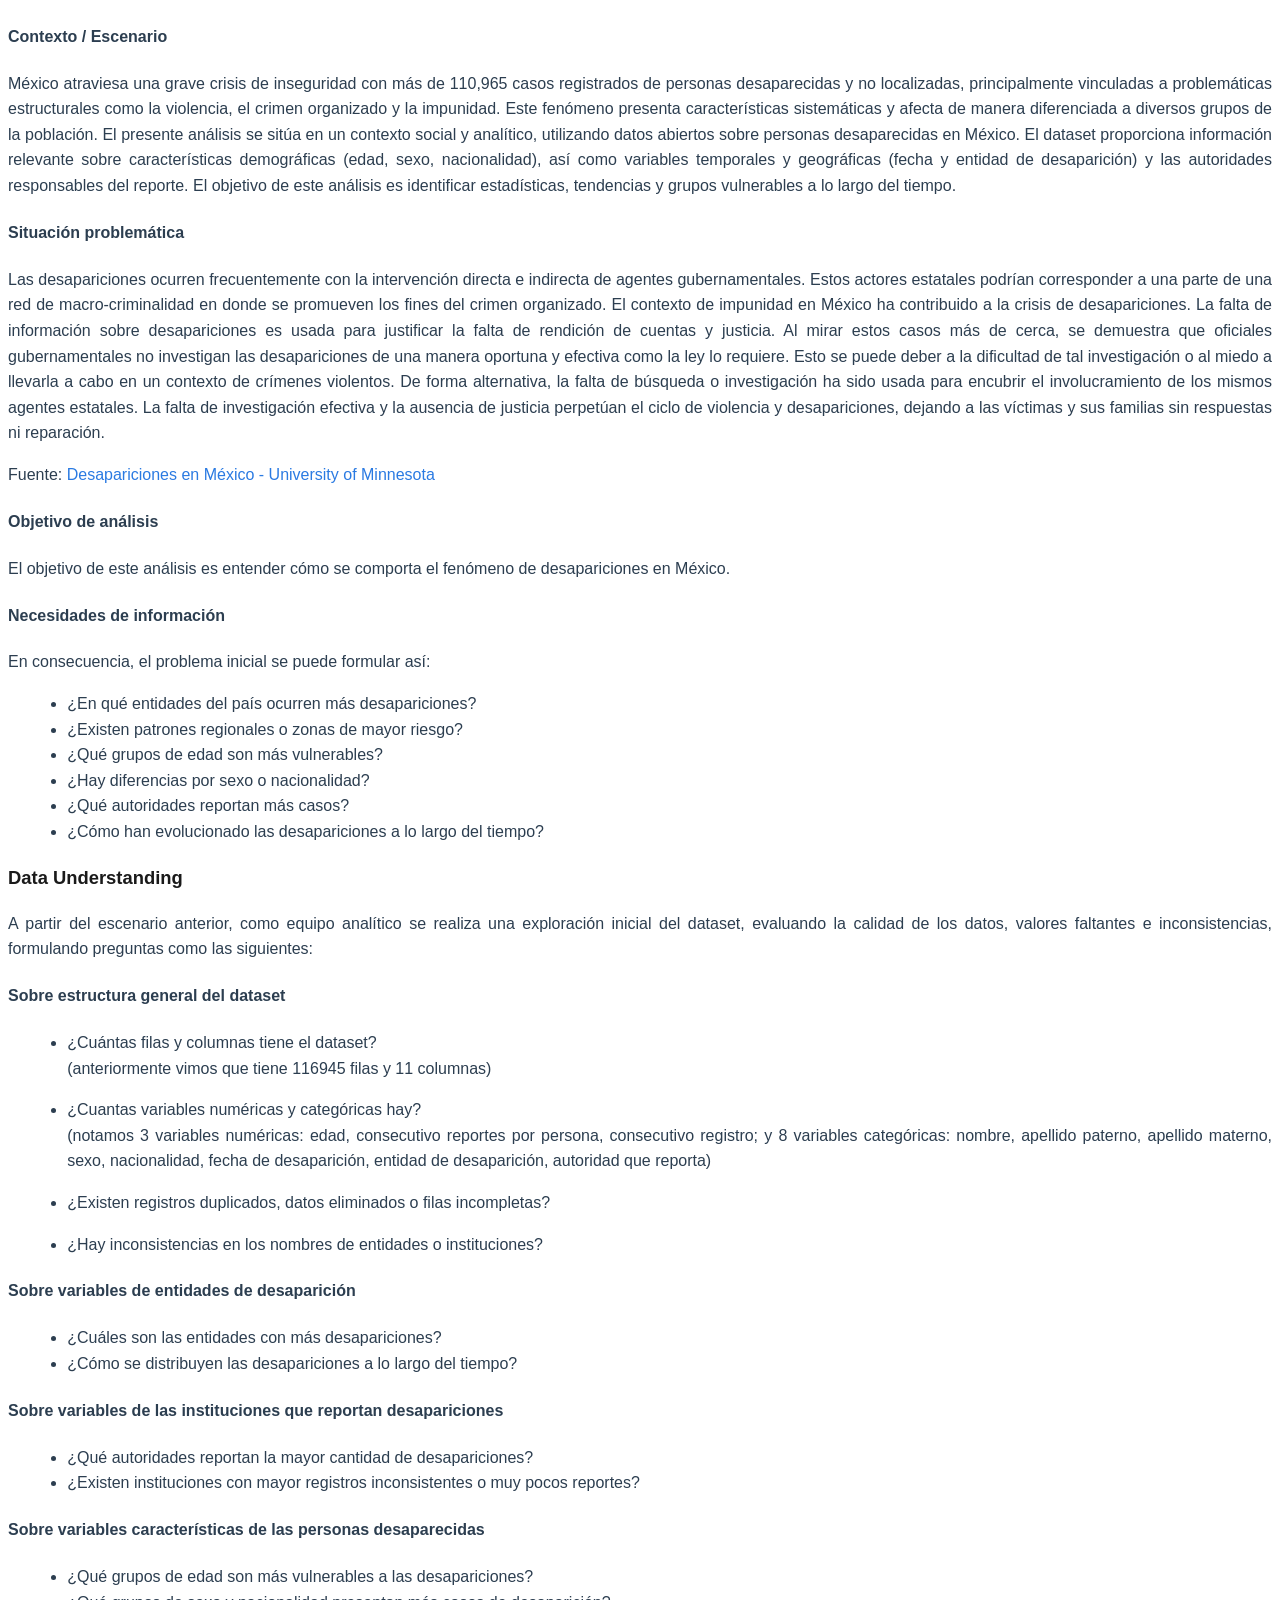
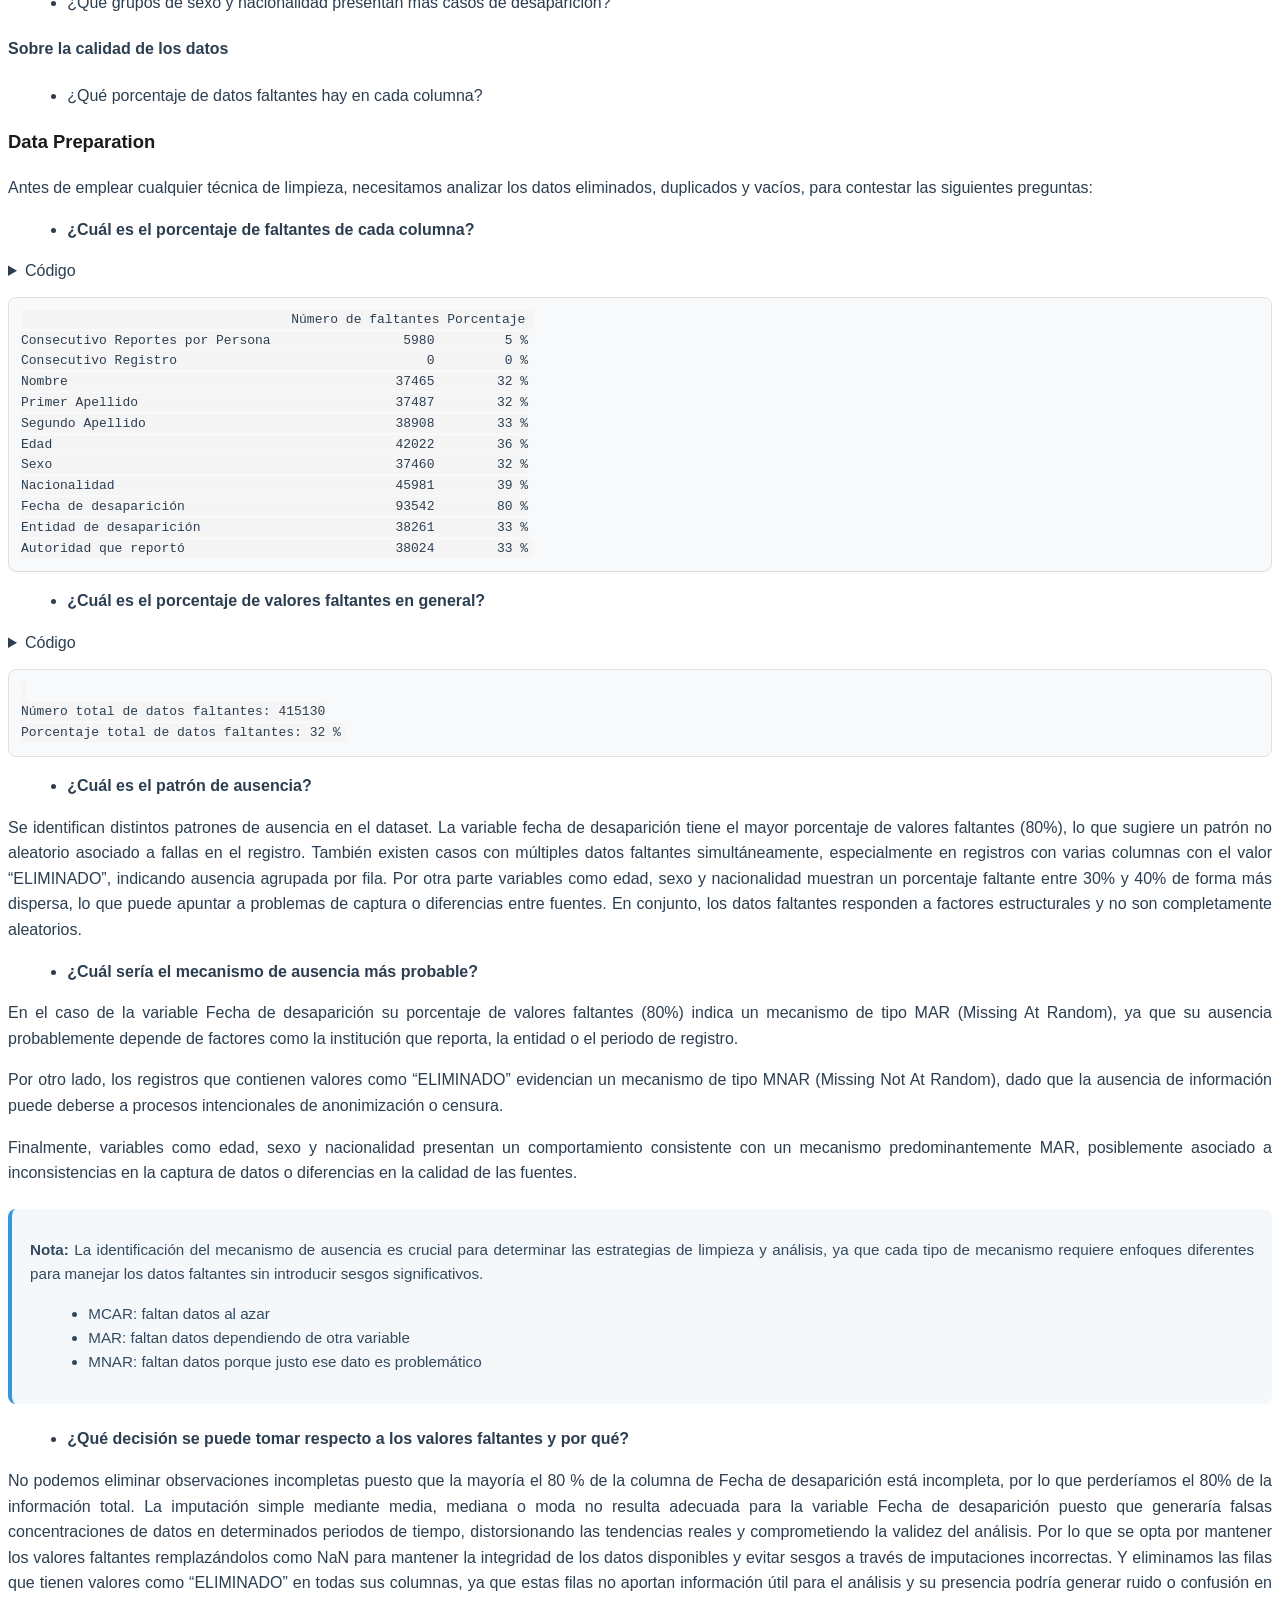
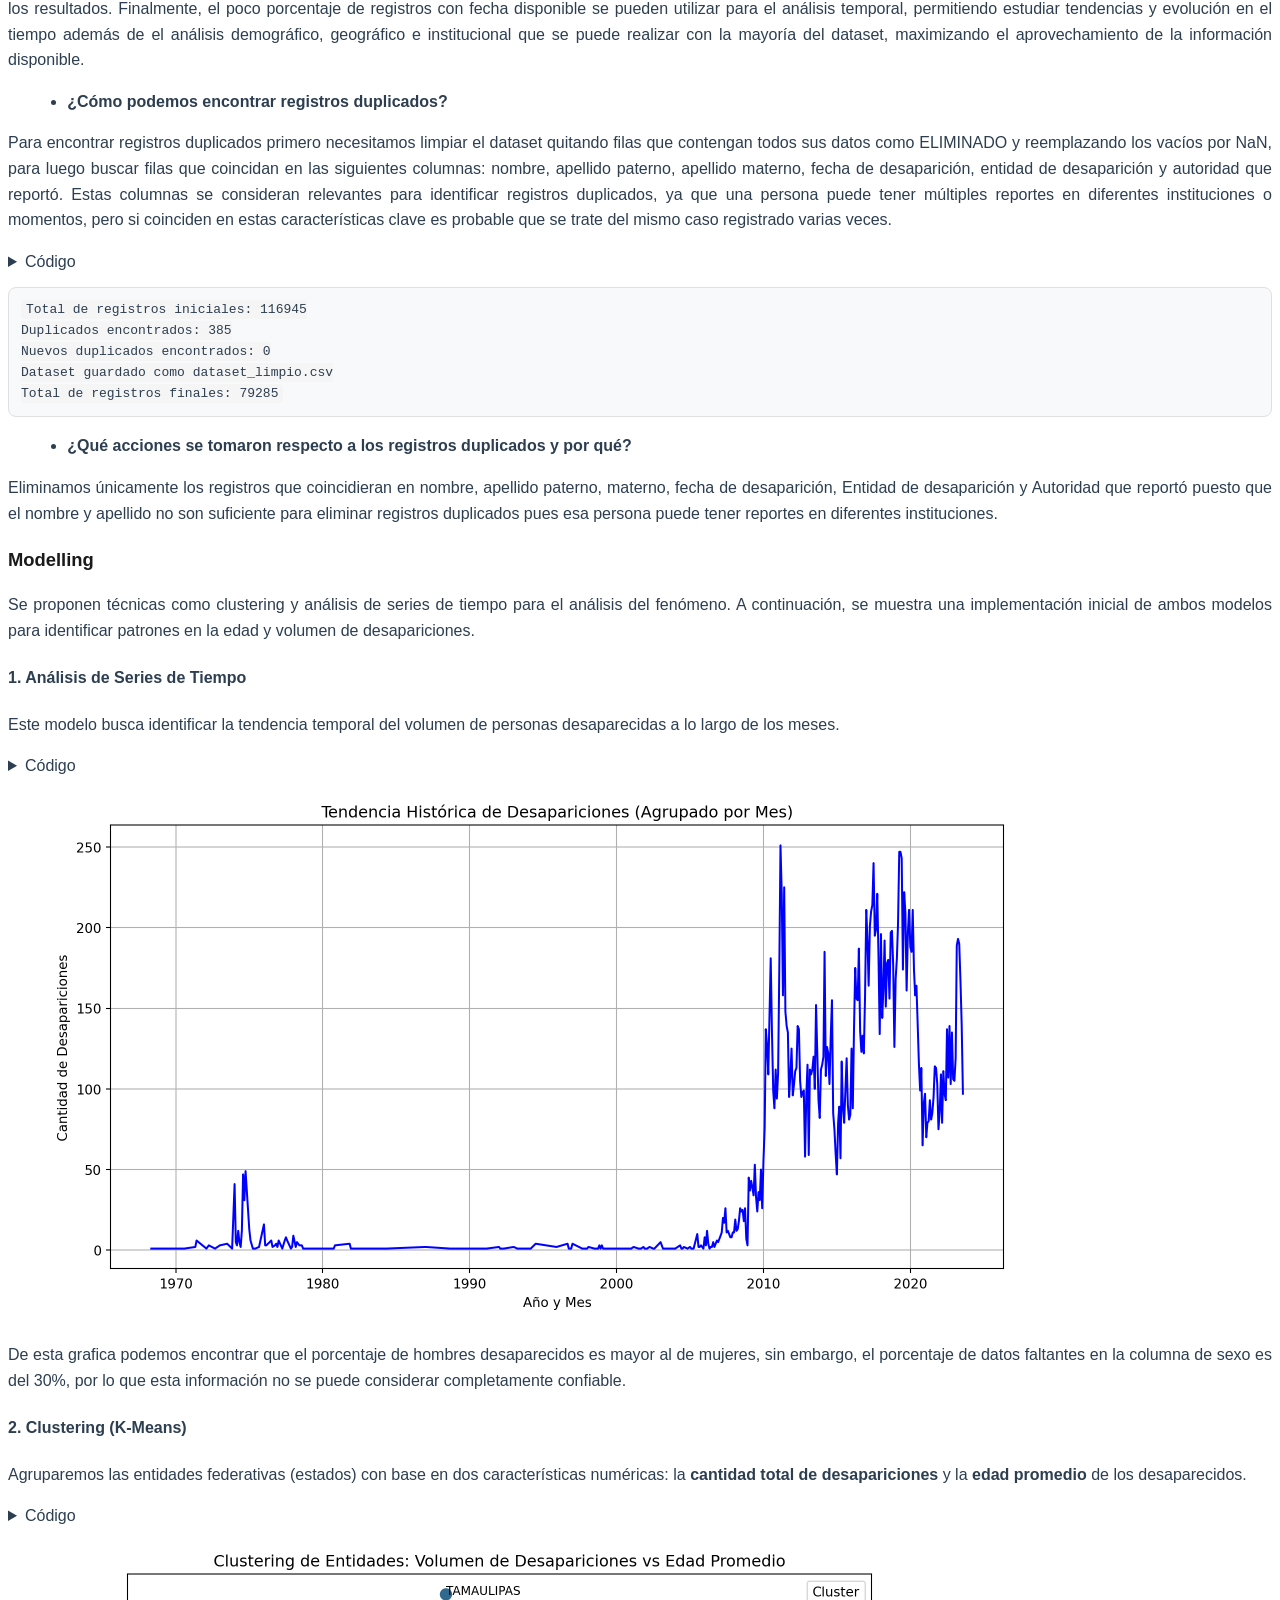
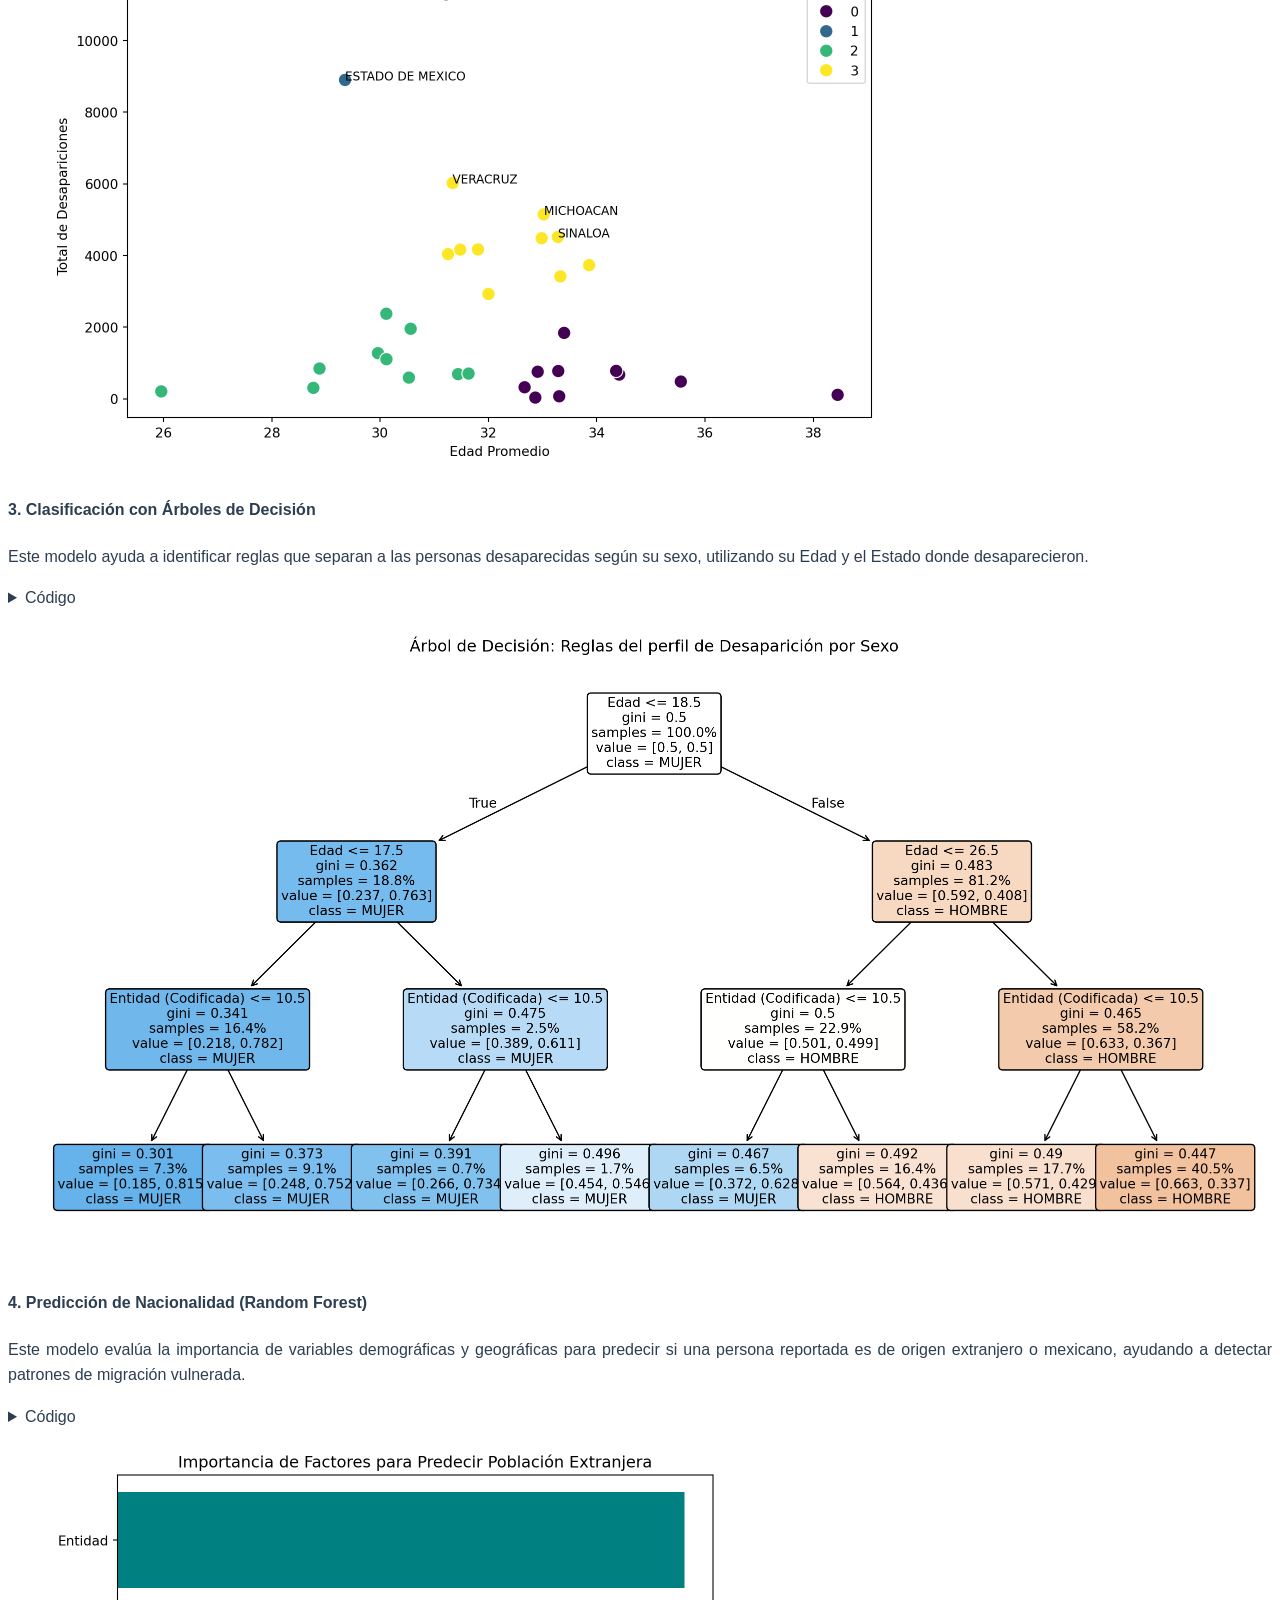
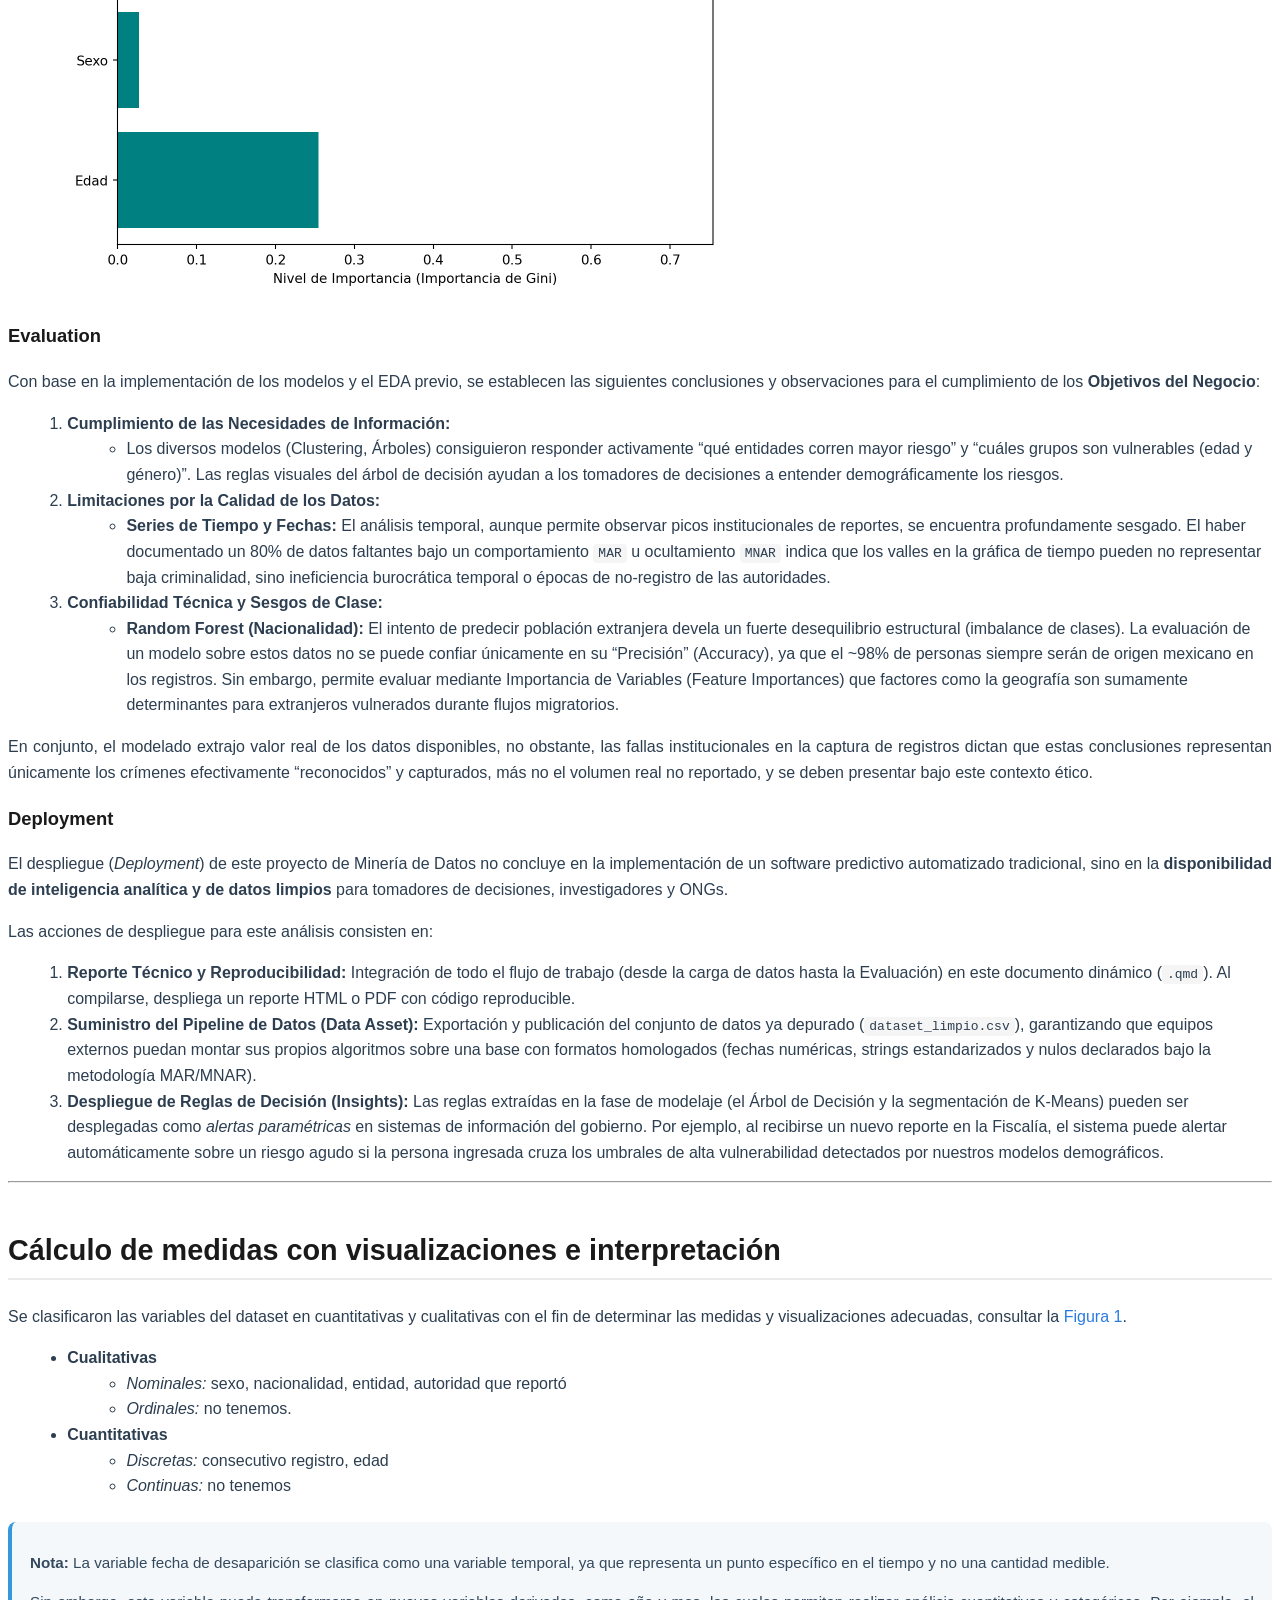
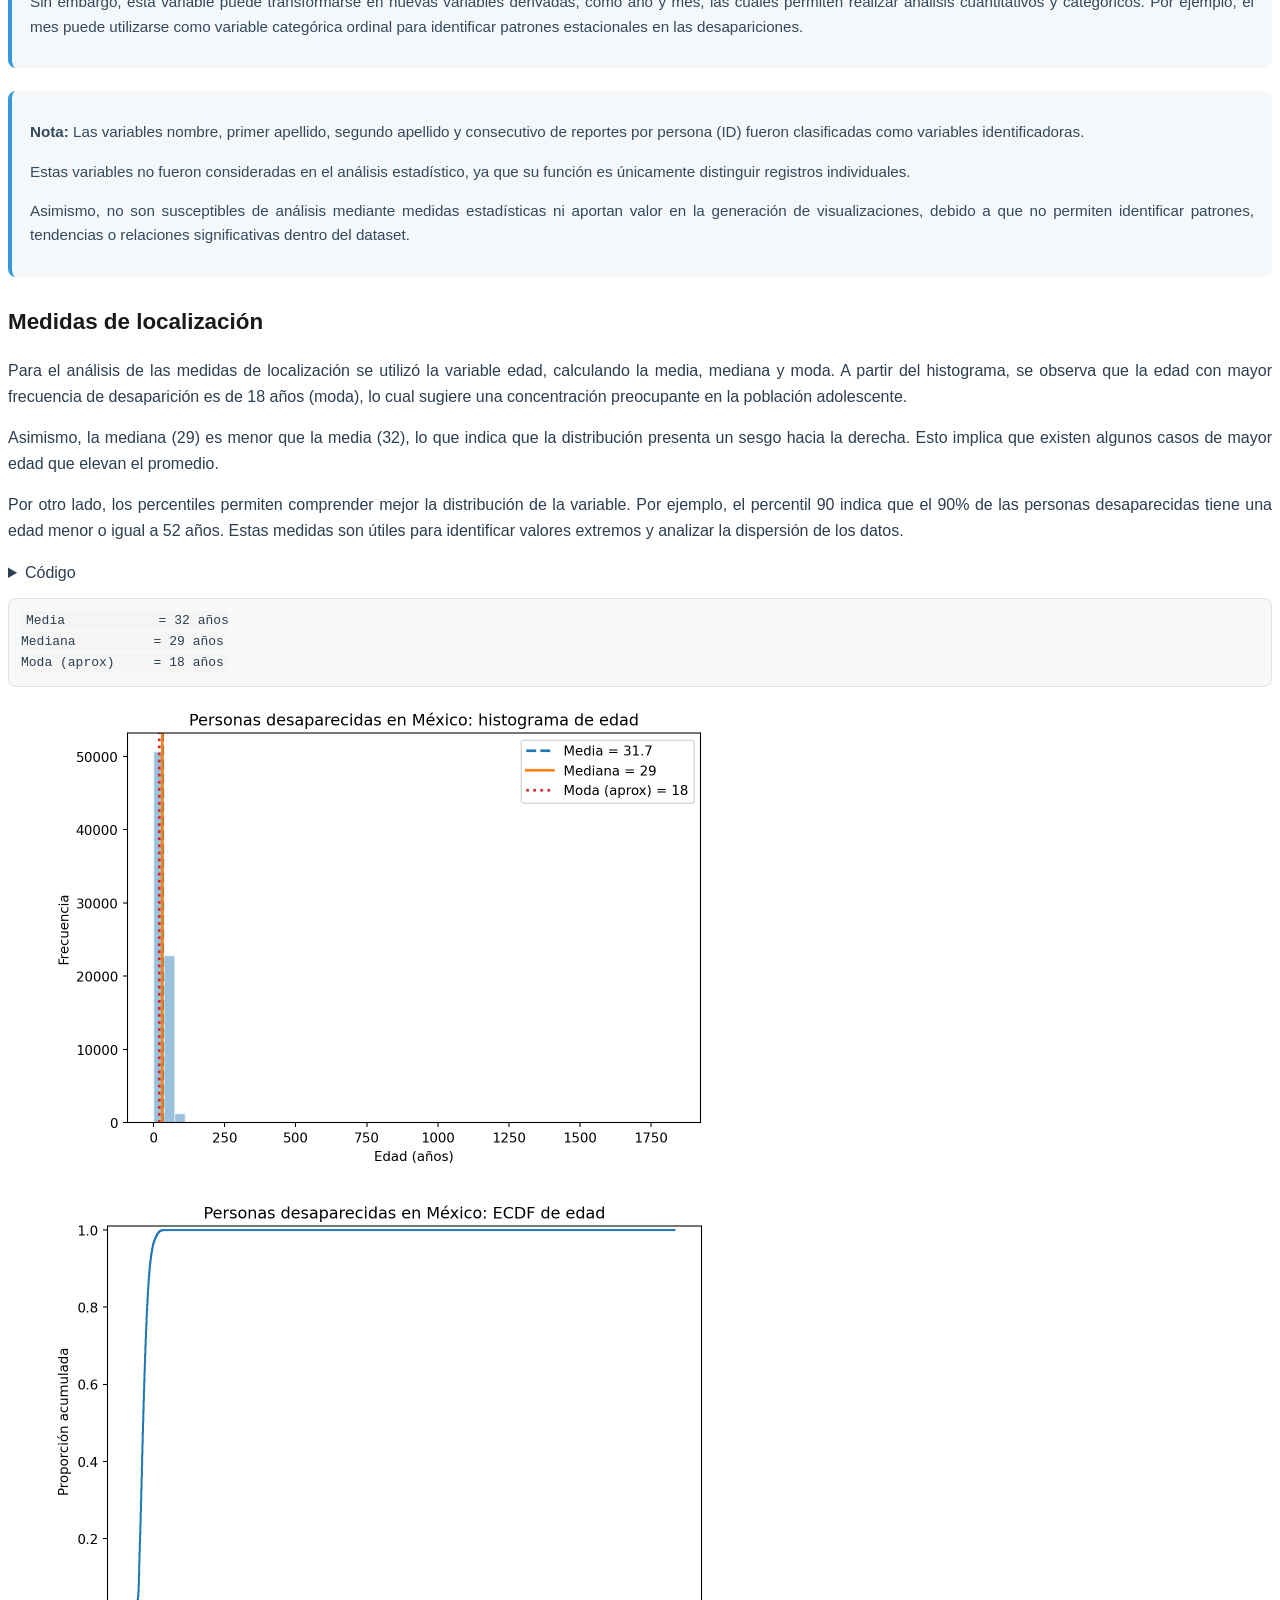
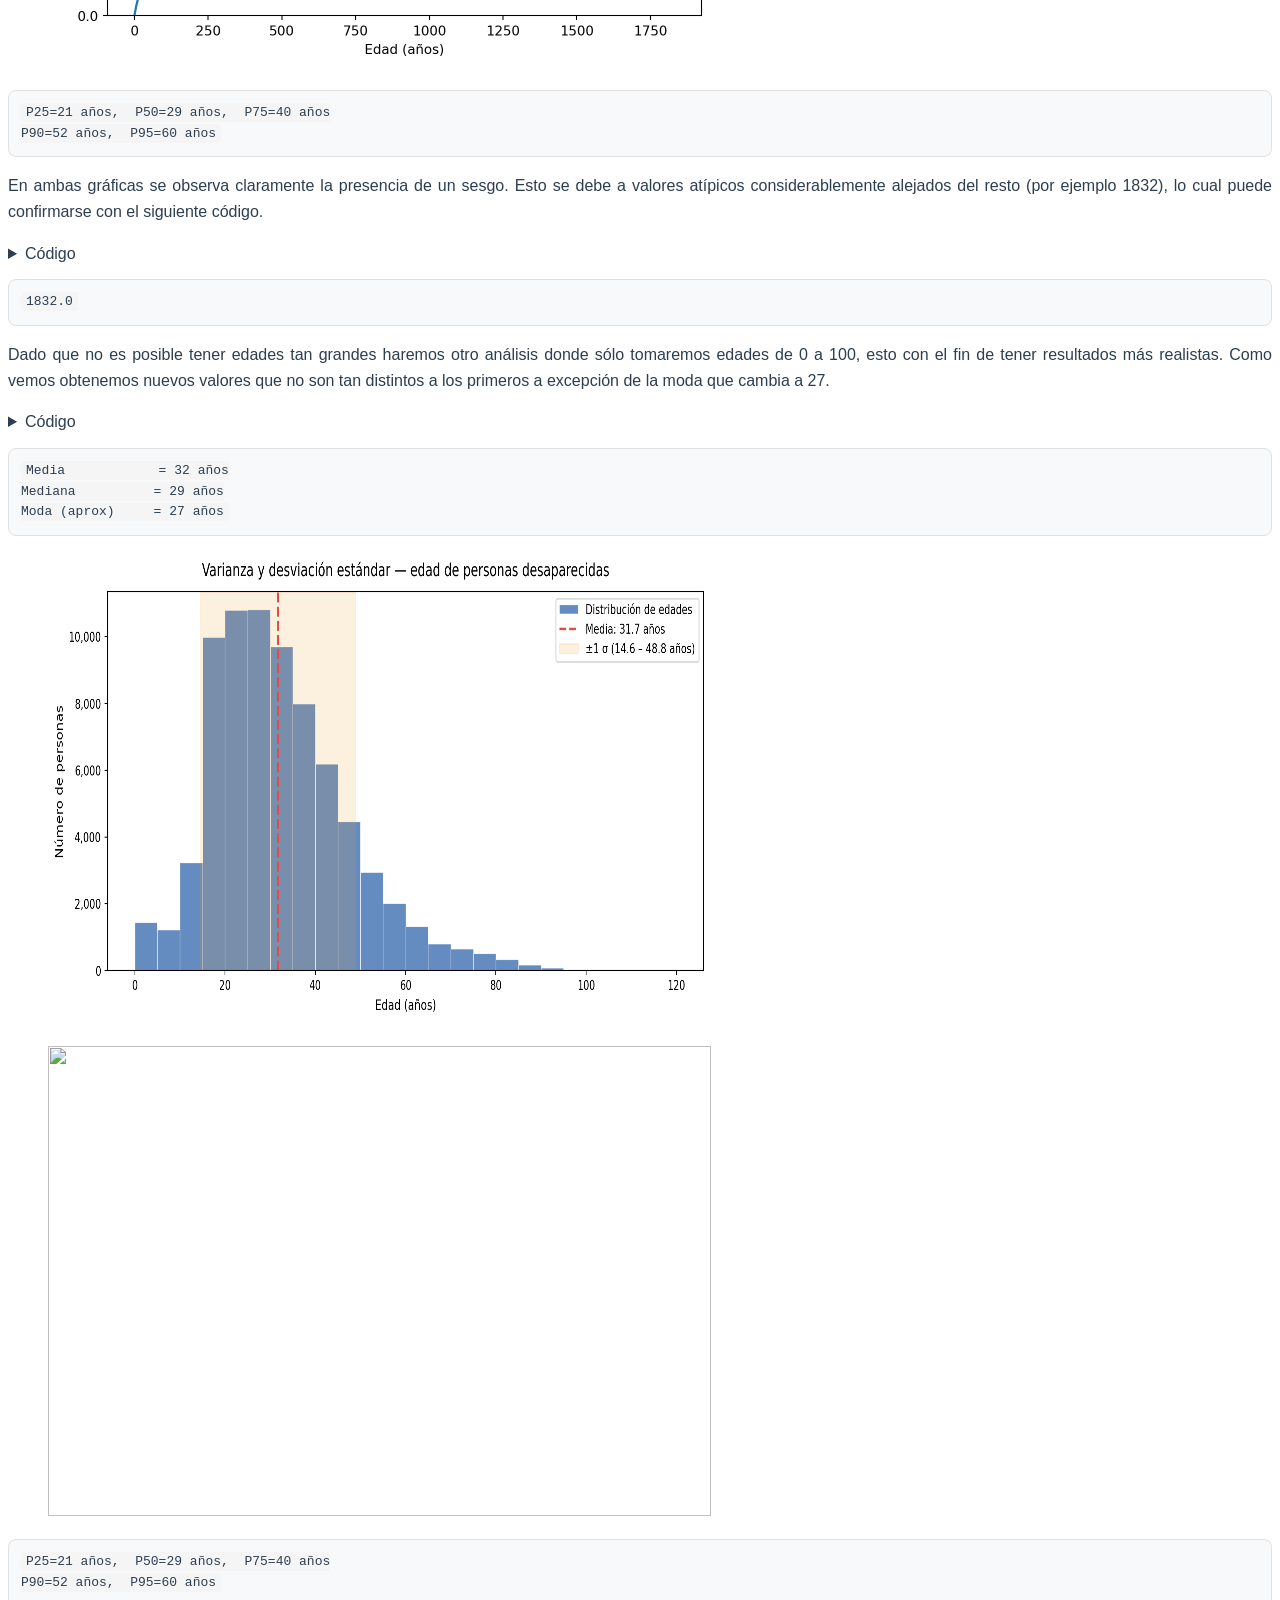
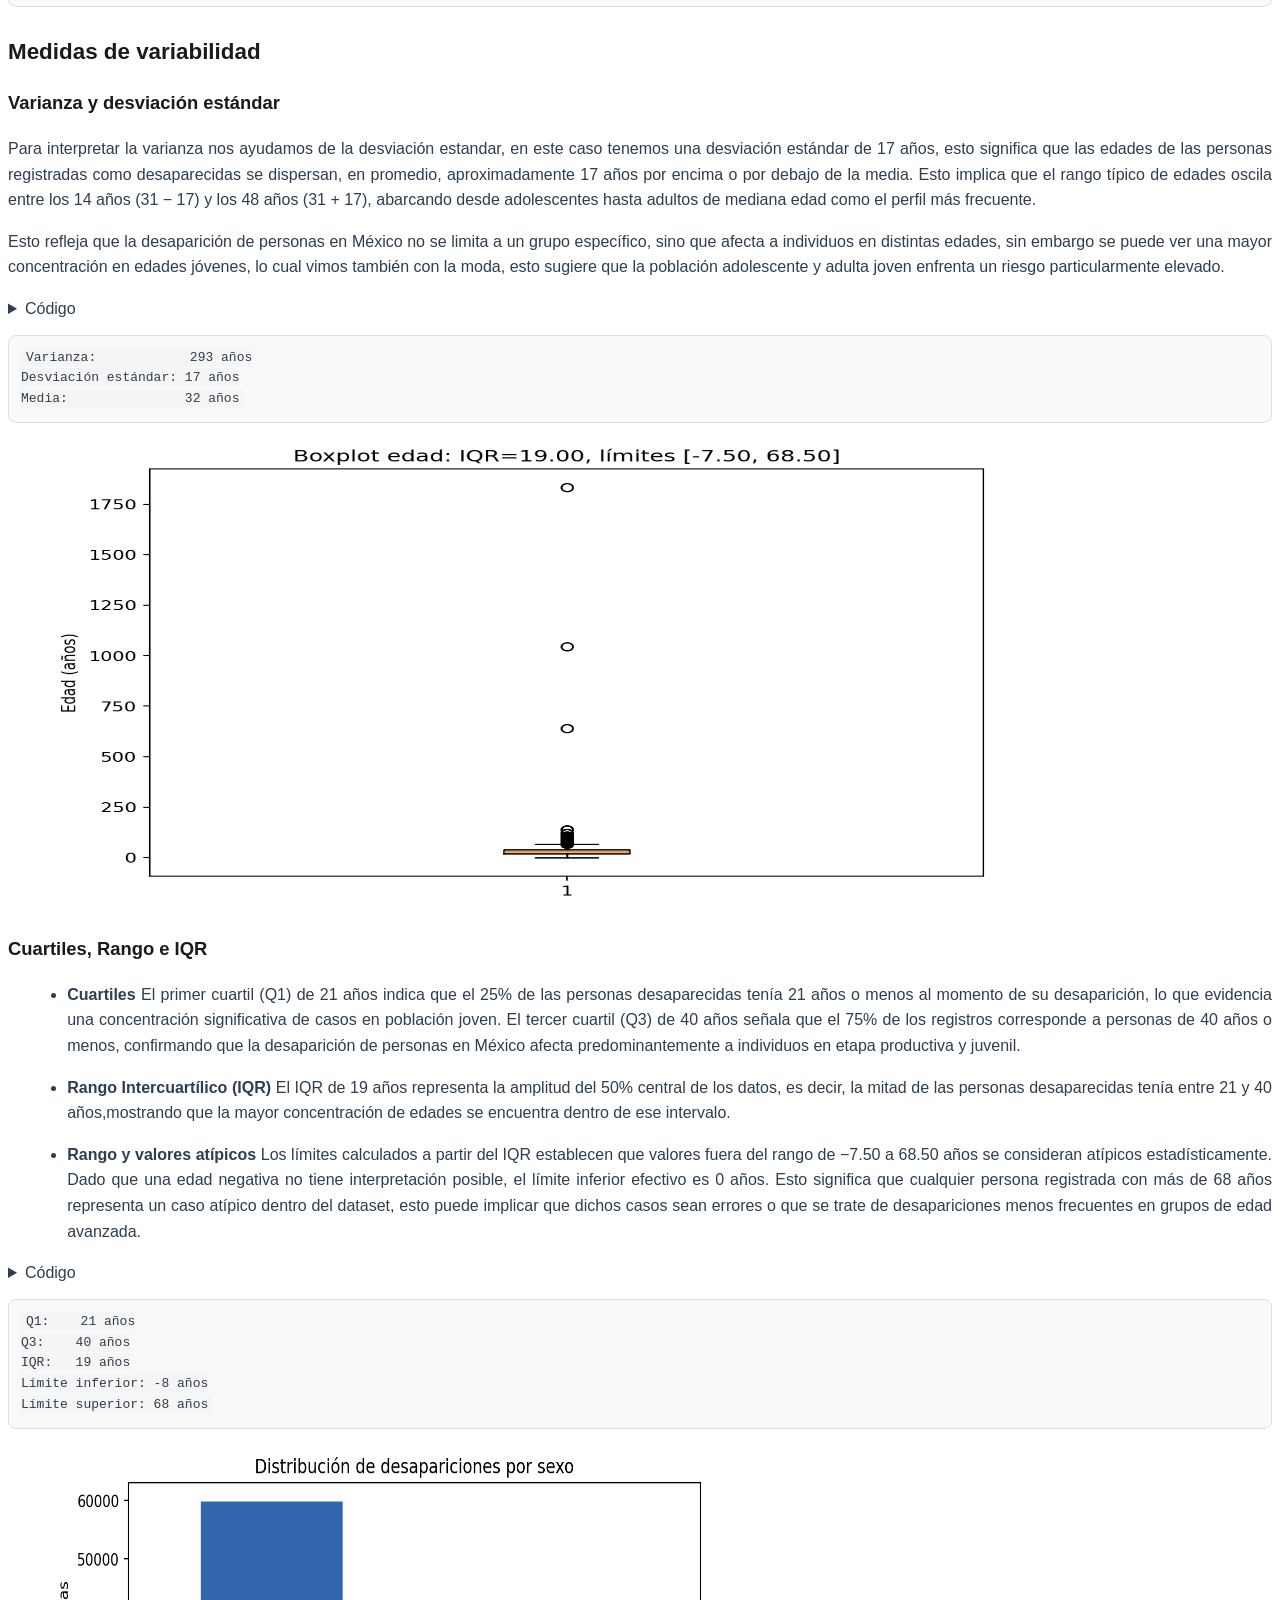
==== commit db2e73f9: "Completo" ====
--- a/index.html
+++ b/index.html
@@ -2,7 +2,7 @@
 <html xmlns="http://www.w3.org/1999/xhtml" lang="es" xml:lang="es"><head>
 
 <meta charset="utf-8">
-<meta name="generator" content="quarto-1.9.35">
+<meta name="generator" content="quarto-1.9.36">
 
 <meta name="viewport" content="width=device-width, initial-scale=1.0, user-scalable=yes">
 
@@ -75,10 +75,10 @@
 <script src="site_libs/quarto-html/tippy.umd.min.js"></script>
 <script src="site_libs/quarto-html/anchor.min.js"></script>
 <link href="site_libs/quarto-html/tippy.css" rel="stylesheet">
-<link href="site_libs/quarto-html/quarto-syntax-highlighting-46f66b053e56abd73bb6e954d61a315b.css" rel="stylesheet" id="quarto-text-highlighting-styles">
+<link href="site_libs/quarto-html/quarto-syntax-highlighting-845c23b38eaddc0f92fda52bfe77a8c8.css" rel="stylesheet" id="quarto-text-highlighting-styles">
 <script src="site_libs/bootstrap/bootstrap.min.js"></script>
 <link href="site_libs/bootstrap/bootstrap-icons.css" rel="stylesheet">
-<link href="site_libs/bootstrap/bootstrap-04217135fd46c88b22d4bd32c3ae5eaf.min.css" rel="stylesheet" append-hash="true" id="quarto-bootstrap" data-mode="light">
+<link href="site_libs/bootstrap/bootstrap-f074a17c5c81f3eaf5304c7cf5d47595.min.css" rel="stylesheet" append-hash="true" id="quarto-bootstrap" data-mode="light">
 <script id="quarto-search-options" type="application/json">{
   "location": "navbar",
   "copy-button": false,
@@ -242,7 +242,7 @@
 <ul>
 <li><strong>Número de filas:</strong> 116945</li>
 </ul>
-<div id="c3446bda" class="cell" data-execution_count="1">
+<div id="fc81ae7d" class="cell" data-execution_count="1">
 <details class="code-fold">
 <summary>Código</summary>
 <div class="code-copy-outer-scaffold"><div class="sourceCode cell-code" id="cb1"><pre class="sourceCode python code-with-copy"><code class="sourceCode python"><span id="cb1-1"><a href="#cb1-1" aria-hidden="true" tabindex="-1"></a><span class="im">import</span> numpy <span class="im">as</span> np</span>
@@ -263,7 +263,7 @@
 <ul>
 <li><strong>Número de columnas:</strong> 11</li>
 </ul>
-<div id="165679ca" class="cell" data-execution_count="2">
+<div id="76f0f05f" class="cell" data-execution_count="2">
 <details class="code-fold">
 <summary>Código</summary>
 <div class="code-copy-outer-scaffold"><div class="sourceCode cell-code" id="cb3"><pre class="sourceCode python code-with-copy"><code class="sourceCode python"><span id="cb3-1"><a href="#cb3-1" aria-hidden="true" tabindex="-1"></a><span class="im">import</span> numpy <span class="im">as</span> np</span>
@@ -284,7 +284,7 @@
 <ul>
 <li><strong>Periodo de fechas cubierto:</strong> Se cubrió desde el periodo del 01-05-1968 al 20-08-2023</li>
 </ul>
-<div id="1c2c1584" class="cell" data-execution_count="3">
+<div id="dfbde43c" class="cell" data-execution_count="3">
 <details class="code-fold">
 <summary>Código</summary>
 <div class="code-copy-outer-scaffold"><div class="sourceCode cell-code" id="cb5"><pre class="sourceCode python code-with-copy"><code class="sourceCode python"><span id="cb5-1"><a href="#cb5-1" aria-hidden="true" tabindex="-1"></a><span class="im">import</span> numpy <span class="im">as</span> np</span>
@@ -410,7 +410,7 @@
 <ul>
 <li><strong>¿Cuál es el porcentaje de faltantes de cada columna?</strong></li>
 </ul>
-<div id="6371c306" class="cell" data-execution_count="4">
+<div id="1855d90c" class="cell" data-execution_count="4">
 <details class="code-fold">
 <summary>Código</summary>
 <div class="code-copy-outer-scaffold"><div class="sourceCode cell-code" id="cb7"><pre class="sourceCode python code-with-copy"><code class="sourceCode python"><span id="cb7-1"><a href="#cb7-1" aria-hidden="true" tabindex="-1"></a><span class="im">import</span> numpy <span class="im">as</span> np</span>
@@ -454,7 +454,7 @@
 <ul>
 <li><strong>¿Cuál es el porcentaje de valores faltantes en general?</strong></li>
 </ul>
-<div id="d8a431cd" class="cell" data-execution_count="5">
+<div id="3c815e4d" class="cell" data-execution_count="5">
 <details class="code-fold">
 <summary>Código</summary>
 <div class="code-copy-outer-scaffold"><div class="sourceCode cell-code" id="cb9"><pre class="sourceCode python code-with-copy"><code class="sourceCode python"><span id="cb9-1"><a href="#cb9-1" aria-hidden="true" tabindex="-1"></a><span class="im">import</span> numpy <span class="im">as</span> np</span>
@@ -509,7 +509,7 @@
 <li><strong>¿Cómo podemos encontrar registros duplicados?</strong></li>
 </ul>
 <p>Para encontrar registros duplicados primero necesitamos limpiar el dataset quitando filas que contengan todos sus datos como ELIMINADO y reemplazando los vacíos por NaN, para luego buscar filas que coincidan en las siguientes columnas: nombre, apellido paterno, apellido materno, fecha de desaparición, entidad de desaparición y autoridad que reportó. Estas columnas se consideran relevantes para identificar registros duplicados, ya que una persona puede tener múltiples reportes en diferentes instituciones o momentos, pero si coinciden en estas características clave es probable que se trate del mismo caso registrado varias veces.</p>
-<div id="5754bb90" class="cell" data-execution_count="6">
+<div id="4f465b5b" class="cell" data-execution_count="6">
 <details class="code-fold">
 <summary>Código</summary>
 <div class="code-copy-outer-scaffold"><div class="sourceCode cell-code" id="cb11"><pre class="sourceCode python code-with-copy"><code class="sourceCode python"><span id="cb11-1"><a href="#cb11-1" aria-hidden="true" tabindex="-1"></a><span class="im">import</span> pandas <span class="im">as</span> pd</span>
@@ -600,7 +600,7 @@
 <section id="análisis-de-series-de-tiempo" class="level4">
 <h4 class="anchored" data-anchor-id="análisis-de-series-de-tiempo">1. Análisis de Series de Tiempo</h4>
 <p>Este modelo busca identificar la tendencia temporal del volumen de personas desaparecidas a lo largo de los meses.</p>
-<div id="c1c6d50b" class="cell" data-execution_count="7">
+<div id="a8603fd2" class="cell" data-execution_count="7">
 <details class="code-fold">
 <summary>Código</summary>
 <div class="code-copy-outer-scaffold"><div class="sourceCode cell-code" id="cb13"><pre class="sourceCode python code-with-copy"><code class="sourceCode python"><span id="cb13-1"><a href="#cb13-1" aria-hidden="true" tabindex="-1"></a><span class="im">import</span> pandas <span class="im">as</span> pd</span>
@@ -647,7 +647,7 @@
 <section id="clustering-k-means" class="level4">
 <h4 class="anchored" data-anchor-id="clustering-k-means">2. Clustering (K-Means)</h4>
 <p>Agruparemos las entidades federativas (estados) con base en dos características numéricas: la <strong>cantidad total de desapariciones</strong> y la <strong>edad promedio</strong> de los desaparecidos.</p>
-<div id="72fcea7f" class="cell" data-execution_count="8">
+<div id="2d64aa9b" class="cell" data-execution_count="8">
 <details class="code-fold">
 <summary>Código</summary>
 <div class="code-copy-outer-scaffold"><div class="sourceCode cell-code" id="cb14"><pre class="sourceCode python code-with-copy"><code class="sourceCode python"><span id="cb14-1"><a href="#cb14-1" aria-hidden="true" tabindex="-1"></a><span class="im">from</span> sklearn.cluster <span class="im">import</span> KMeans</span>
@@ -699,7 +699,7 @@
 <section id="clasificación-con-árboles-de-decisión" class="level4">
 <h4 class="anchored" data-anchor-id="clasificación-con-árboles-de-decisión">3. Clasificación con Árboles de Decisión</h4>
 <p>Este modelo ayuda a identificar reglas que separan a las personas desaparecidas según su sexo, utilizando su Edad y el Estado donde desaparecieron.</p>
-<div id="f5e7eda9" class="cell" data-execution_count="9">
+<div id="c3965672" class="cell" data-execution_count="9">
 <details class="code-fold">
 <summary>Código</summary>
 <div class="code-copy-outer-scaffold"><div class="sourceCode cell-code" id="cb15"><pre class="sourceCode python code-with-copy"><code class="sourceCode python"><span id="cb15-1"><a href="#cb15-1" aria-hidden="true" tabindex="-1"></a><span class="im">from</span> sklearn.tree <span class="im">import</span> DecisionTreeClassifier, plot_tree</span>
@@ -747,7 +747,7 @@
 <section id="predicción-de-nacionalidad-random-forest" class="level4">
 <h4 class="anchored" data-anchor-id="predicción-de-nacionalidad-random-forest">4. Predicción de Nacionalidad (Random Forest)</h4>
 <p>Este modelo evalúa la importancia de variables demográficas y geográficas para predecir si una persona reportada es de origen extranjero o mexicano, ayudando a detectar patrones de migración vulnerada.</p>
-<div id="4ba2ecfb" class="cell" data-execution_count="10">
+<div id="40871871" class="cell" data-execution_count="10">
 <details class="code-fold">
 <summary>Código</summary>
 <div class="code-copy-outer-scaffold"><div class="sourceCode cell-code" id="cb16"><pre class="sourceCode python code-with-copy"><code class="sourceCode python"><span id="cb16-1"><a href="#cb16-1" aria-hidden="true" tabindex="-1"></a><span class="im">from</span> sklearn.ensemble <span class="im">import</span> RandomForestClassifier</span>
@@ -858,9 +858,9 @@
 <section id="medidas-de-localización" class="level2">
 <h2 class="anchored" data-anchor-id="medidas-de-localización">Medidas de localización</h2>
 <p>Para el análisis de las medidas de localización se utilizó la variable edad, calculando la media, mediana y moda. A partir del histograma, se observa que la edad con mayor frecuencia de desaparición es de 18 años (moda), lo cual sugiere una concentración preocupante en la población adolescente.</p>
-<p>Asimismo, la mediana (29) es menor que la media (31.7), lo que indica que la distribución presenta un sesgo hacia la derecha. Esto implica que existen algunos casos de mayor edad que elevan el promedio.</p>
+<p>Asimismo, la mediana (29) es menor que la media (32), lo que indica que la distribución presenta un sesgo hacia la derecha. Esto implica que existen algunos casos de mayor edad que elevan el promedio.</p>
 <p>Por otro lado, los percentiles permiten comprender mejor la distribución de la variable. Por ejemplo, el percentil 90 indica que el 90% de las personas desaparecidas tiene una edad menor o igual a 52 años. Estas medidas son útiles para identificar valores extremos y analizar la dispersión de los datos.</p>
-<div id="7acd8c29" class="cell" data-execution_count="11">
+<div id="4f2249ce" class="cell" data-execution_count="11">
 <details class="code-fold">
 <summary>Código</summary>
 <div class="code-copy-outer-scaffold"><div class="sourceCode cell-code" id="cb17"><pre class="sourceCode python code-with-copy"><code class="sourceCode python"><span id="cb17-1"><a href="#cb17-1" aria-hidden="true" tabindex="-1"></a><span class="im">import</span> pandas <span class="im">as</span> pd</span>
@@ -882,7 +882,7 @@
 <span id="cb17-17"><a href="#cb17-17" aria-hidden="true" tabindex="-1"></a>max_bin_idx <span class="op">=</span> np.argmax(counts)</span>
 <span id="cb17-18"><a href="#cb17-18" aria-hidden="true" tabindex="-1"></a>mode_approx <span class="op">=</span> <span class="fl">0.5</span> <span class="op">*</span> (bin_edges[max_bin_idx] <span class="op">+</span> bin_edges[max_bin_idx <span class="op">+</span> <span class="dv">1</span>])</span>
 <span id="cb17-19"><a href="#cb17-19" aria-hidden="true" tabindex="-1"></a></span>
-<span id="cb17-20"><a href="#cb17-20" aria-hidden="true" tabindex="-1"></a><span class="bu">print</span>(<span class="ss">f"Media            = </span><span class="sc">{</span>mean<span class="sc">:.2f}</span><span class="ss"> años"</span>)</span>
+<span id="cb17-20"><a href="#cb17-20" aria-hidden="true" tabindex="-1"></a><span class="bu">print</span>(<span class="ss">f"Media            = </span><span class="sc">{</span>mean<span class="sc">:.0f}</span><span class="ss"> años"</span>)</span>
 <span id="cb17-21"><a href="#cb17-21" aria-hidden="true" tabindex="-1"></a><span class="bu">print</span>(<span class="ss">f"Mediana          = </span><span class="sc">{</span>median<span class="sc">:.0f}</span><span class="ss"> años"</span>)</span>
 <span id="cb17-22"><a href="#cb17-22" aria-hidden="true" tabindex="-1"></a><span class="bu">print</span>(<span class="ss">f"Moda (aprox)     = </span><span class="sc">{</span>mode_approx<span class="sc">:.0f}</span><span class="ss"> años"</span>)</span>
 <span id="cb17-23"><a href="#cb17-23" aria-hidden="true" tabindex="-1"></a></span>
@@ -920,7 +920,7 @@
 <span id="cb17-55"><a href="#cb17-55" aria-hidden="true" tabindex="-1"></a><span class="bu">print</span>(<span class="ss">f"P90=</span><span class="sc">{</span>p90<span class="sc">:.0f}</span><span class="ss"> años,  P95=</span><span class="sc">{</span>p95<span class="sc">:.0f}</span><span class="ss"> años"</span>)</span></code></pre></div><button title="Copiar al portapapeles" class="code-copy-button"><i class="bi"></i></button></div>
 </details>
 <div class="cell-output cell-output-stdout">
-<pre><code>Media            = 31.71 años
+<pre><code>Media            = 32 años
 Mediana          = 29 años
 Moda (aprox)     = 18 años</code></pre>
 </div>
@@ -943,8 +943,8 @@
 P90=52 años,  P95=60 años</code></pre>
 </div>
 </div>
-<p>Finalmente, en ambas gráficas se observa claramente la presencia de un sesgo. Esto se debe a un valor atípico considerablemente alejado del resto (1832), lo cual puede confirmarse con el siguiente código.</p>
-<div id="c4fa8359" class="cell" data-execution_count="12">
+<p>En ambas gráficas se observa claramente la presencia de un sesgo. Esto se debe a valores atípicos considerablemente alejados del resto (por ejemplo 1832), lo cual puede confirmarse con el siguiente código.</p>
+<div id="d66b9cea" class="cell" data-execution_count="12">
 <details class="code-fold">
 <summary>Código</summary>
 <div class="code-copy-outer-scaffold"><div class="sourceCode cell-code" id="cb20"><pre class="sourceCode python code-with-copy"><code class="sourceCode python"><span id="cb20-1"><a href="#cb20-1" aria-hidden="true" tabindex="-1"></a><span class="bu">print</span>(df[<span class="st">'Edad'</span>].<span class="bu">max</span>())</span></code></pre></div><button title="Copiar al portapapeles" class="code-copy-button"><i class="bi"></i></button></div>
@@ -953,6 +953,91 @@
 <pre><code>1832.0</code></pre>
 </div>
 </div>
+<p>Dado que no es posible tener edades tan grandes haremos otro análisis donde sólo tomaremos edades de 0 a 100, esto con el fin de tener resultados más realistas. Como vemos obtenemos nuevos valores que no son tan distintos a los primeros a excepción de la moda que cambia a 27.</p>
+<div id="90254d79" class="cell" data-execution_count="13">
+<details class="code-fold">
+<summary>Código</summary>
+<div class="code-copy-outer-scaffold"><div class="sourceCode cell-code" id="cb22"><pre class="sourceCode python code-with-copy"><code class="sourceCode python"><span id="cb22-1"><a href="#cb22-1" aria-hidden="true" tabindex="-1"></a><span class="im">import</span> pandas <span class="im">as</span> pd</span>
+<span id="cb22-2"><a href="#cb22-2" aria-hidden="true" tabindex="-1"></a><span class="im">import</span> numpy <span class="im">as</span> np</span>
+<span id="cb22-3"><a href="#cb22-3" aria-hidden="true" tabindex="-1"></a><span class="im">import</span> matplotlib.pyplot <span class="im">as</span> plt</span>
+<span id="cb22-4"><a href="#cb22-4" aria-hidden="true" tabindex="-1"></a></span>
+<span id="cb22-5"><a href="#cb22-5" aria-hidden="true" tabindex="-1"></a><span class="co"># Cargar dataset limpio</span></span>
+<span id="cb22-6"><a href="#cb22-6" aria-hidden="true" tabindex="-1"></a>df <span class="op">=</span> pd.read_csv(<span class="st">'dataset_limpio.csv'</span>, encoding<span class="op">=</span><span class="st">'latin1'</span>)</span>
+<span id="cb22-7"><a href="#cb22-7" aria-hidden="true" tabindex="-1"></a>df[<span class="st">'Edad'</span>] <span class="op">=</span> pd.to_numeric(df[<span class="st">'Edad'</span>], errors<span class="op">=</span><span class="st">'coerce'</span>)</span>
+<span id="cb22-8"><a href="#cb22-8" aria-hidden="true" tabindex="-1"></a>edad <span class="op">=</span> df[<span class="st">'Edad'</span>].dropna().values</span>
+<span id="cb22-9"><a href="#cb22-9" aria-hidden="true" tabindex="-1"></a>edad <span class="op">=</span> edad[(edad <span class="op">&gt;=</span> <span class="dv">0</span>) <span class="op">&amp;</span> (edad <span class="op">&lt;=</span> <span class="dv">100</span>)] </span>
+<span id="cb22-10"><a href="#cb22-10" aria-hidden="true" tabindex="-1"></a></span>
+<span id="cb22-11"><a href="#cb22-11" aria-hidden="true" tabindex="-1"></a><span class="co"># Medidas de localización</span></span>
+<span id="cb22-12"><a href="#cb22-12" aria-hidden="true" tabindex="-1"></a>mean   <span class="op">=</span> edad.mean()</span>
+<span id="cb22-13"><a href="#cb22-13" aria-hidden="true" tabindex="-1"></a>median <span class="op">=</span> np.median(edad)</span>
+<span id="cb22-14"><a href="#cb22-14" aria-hidden="true" tabindex="-1"></a></span>
+<span id="cb22-15"><a href="#cb22-15" aria-hidden="true" tabindex="-1"></a><span class="co"># Moda aproximada: centro del bin con mayor frecuencia</span></span>
+<span id="cb22-16"><a href="#cb22-16" aria-hidden="true" tabindex="-1"></a>bins <span class="op">=</span> <span class="dv">50</span></span>
+<span id="cb22-17"><a href="#cb22-17" aria-hidden="true" tabindex="-1"></a>counts, bin_edges <span class="op">=</span> np.histogram(edad, bins<span class="op">=</span>bins)</span>
+<span id="cb22-18"><a href="#cb22-18" aria-hidden="true" tabindex="-1"></a>max_bin_idx <span class="op">=</span> np.argmax(counts)</span>
+<span id="cb22-19"><a href="#cb22-19" aria-hidden="true" tabindex="-1"></a>mode_approx <span class="op">=</span> <span class="fl">0.5</span> <span class="op">*</span> (bin_edges[max_bin_idx] <span class="op">+</span> bin_edges[max_bin_idx <span class="op">+</span> <span class="dv">1</span>])</span>
+<span id="cb22-20"><a href="#cb22-20" aria-hidden="true" tabindex="-1"></a></span>
+<span id="cb22-21"><a href="#cb22-21" aria-hidden="true" tabindex="-1"></a><span class="bu">print</span>(<span class="ss">f"Media            = </span><span class="sc">{</span>mean<span class="sc">:.0f}</span><span class="ss"> años"</span>)</span>
+<span id="cb22-22"><a href="#cb22-22" aria-hidden="true" tabindex="-1"></a><span class="bu">print</span>(<span class="ss">f"Mediana          = </span><span class="sc">{</span>median<span class="sc">:.0f}</span><span class="ss"> años"</span>)</span>
+<span id="cb22-23"><a href="#cb22-23" aria-hidden="true" tabindex="-1"></a><span class="bu">print</span>(<span class="ss">f"Moda (aprox)     = </span><span class="sc">{</span>mode_approx<span class="sc">:.0f}</span><span class="ss"> años"</span>)</span>
+<span id="cb22-24"><a href="#cb22-24" aria-hidden="true" tabindex="-1"></a></span>
+<span id="cb22-25"><a href="#cb22-25" aria-hidden="true" tabindex="-1"></a><span class="co"># Histograma con líneas de localización</span></span>
+<span id="cb22-26"><a href="#cb22-26" aria-hidden="true" tabindex="-1"></a>plt.figure()</span>
+<span id="cb22-27"><a href="#cb22-27" aria-hidden="true" tabindex="-1"></a>plt.hist(edad, bins<span class="op">=</span>bins, alpha<span class="op">=</span><span class="fl">0.45</span>, edgecolor<span class="op">=</span><span class="st">"white"</span>)</span>
+<span id="cb22-28"><a href="#cb22-28" aria-hidden="true" tabindex="-1"></a>plt.title(<span class="st">"Personas desaparecidas en México: histograma de edad"</span>)</span>
+<span id="cb22-29"><a href="#cb22-29" aria-hidden="true" tabindex="-1"></a>plt.xlabel(<span class="st">"Edad (años)"</span>)</span>
+<span id="cb22-30"><a href="#cb22-30" aria-hidden="true" tabindex="-1"></a>plt.ylabel(<span class="st">"Frecuencia"</span>)</span>
+<span id="cb22-31"><a href="#cb22-31" aria-hidden="true" tabindex="-1"></a></span>
+<span id="cb22-32"><a href="#cb22-32" aria-hidden="true" tabindex="-1"></a>plt.axvline(mean,        color<span class="op">=</span><span class="st">"tab:blue"</span>,   linestyle<span class="op">=</span><span class="st">"--"</span>, linewidth<span class="op">=</span><span class="dv">2</span>, label<span class="op">=</span><span class="ss">f"Media = </span><span class="sc">{</span>mean<span class="sc">:.1f}</span><span class="ss">"</span>)</span>
+<span id="cb22-33"><a href="#cb22-33" aria-hidden="true" tabindex="-1"></a>plt.axvline(median,      color<span class="op">=</span><span class="st">"tab:orange"</span>, linestyle<span class="op">=</span><span class="st">"-"</span>,  linewidth<span class="op">=</span><span class="dv">2</span>, label<span class="op">=</span><span class="ss">f"Mediana = </span><span class="sc">{</span>median<span class="sc">:.0f}</span><span class="ss">"</span>)</span>
+<span id="cb22-34"><a href="#cb22-34" aria-hidden="true" tabindex="-1"></a>plt.axvline(mode_approx, color<span class="op">=</span><span class="st">"tab:red"</span>,  linestyle<span class="op">=</span><span class="st">":"</span>,  linewidth<span class="op">=</span><span class="dv">2</span>, label<span class="op">=</span><span class="ss">f"Moda (aprox) = </span><span class="sc">{</span>mode_approx<span class="sc">:.0f}</span><span class="ss">"</span>)</span>
+<span id="cb22-35"><a href="#cb22-35" aria-hidden="true" tabindex="-1"></a></span>
+<span id="cb22-36"><a href="#cb22-36" aria-hidden="true" tabindex="-1"></a>plt.legend()</span>
+<span id="cb22-37"><a href="#cb22-37" aria-hidden="true" tabindex="-1"></a>plt.tight_layout()</span>
+<span id="cb22-38"><a href="#cb22-38" aria-hidden="true" tabindex="-1"></a>plt.show()</span>
+<span id="cb22-39"><a href="#cb22-39" aria-hidden="true" tabindex="-1"></a></span>
+<span id="cb22-40"><a href="#cb22-40" aria-hidden="true" tabindex="-1"></a><span class="co"># ECDF para percentiles y cola</span></span>
+<span id="cb22-41"><a href="#cb22-41" aria-hidden="true" tabindex="-1"></a>x_sorted <span class="op">=</span> np.sort(edad)</span>
+<span id="cb22-42"><a href="#cb22-42" aria-hidden="true" tabindex="-1"></a>y <span class="op">=</span> np.arange(<span class="dv">1</span>, x_sorted.size <span class="op">+</span> <span class="dv">1</span>) <span class="op">/</span> x_sorted.size</span>
+<span id="cb22-43"><a href="#cb22-43" aria-hidden="true" tabindex="-1"></a></span>
+<span id="cb22-44"><a href="#cb22-44" aria-hidden="true" tabindex="-1"></a>plt.figure()</span>
+<span id="cb22-45"><a href="#cb22-45" aria-hidden="true" tabindex="-1"></a>plt.step(x_sorted, y, where<span class="op">=</span><span class="st">"post"</span>)</span>
+<span id="cb22-46"><a href="#cb22-46" aria-hidden="true" tabindex="-1"></a>plt.title(<span class="st">"Personas desaparecidas en México: ECDF de edad"</span>)</span>
+<span id="cb22-47"><a href="#cb22-47" aria-hidden="true" tabindex="-1"></a>plt.xlabel(<span class="st">"Edad (años)"</span>)</span>
+<span id="cb22-48"><a href="#cb22-48" aria-hidden="true" tabindex="-1"></a>plt.ylabel(<span class="st">"Proporción acumulada"</span>)</span>
+<span id="cb22-49"><a href="#cb22-49" aria-hidden="true" tabindex="-1"></a>plt.ylim(<span class="dv">0</span>, <span class="fl">1.01</span>)</span>
+<span id="cb22-50"><a href="#cb22-50" aria-hidden="true" tabindex="-1"></a>plt.tight_layout()</span>
+<span id="cb22-51"><a href="#cb22-51" aria-hidden="true" tabindex="-1"></a>plt.show()</span>
+<span id="cb22-52"><a href="#cb22-52" aria-hidden="true" tabindex="-1"></a></span>
+<span id="cb22-53"><a href="#cb22-53" aria-hidden="true" tabindex="-1"></a><span class="co"># Percentiles</span></span>
+<span id="cb22-54"><a href="#cb22-54" aria-hidden="true" tabindex="-1"></a>p25, p50, p75, p90, p95 <span class="op">=</span> np.quantile(edad, [<span class="fl">0.25</span>, <span class="fl">0.50</span>, <span class="fl">0.75</span>, <span class="fl">0.90</span>, <span class="fl">0.95</span>])</span>
+<span id="cb22-55"><a href="#cb22-55" aria-hidden="true" tabindex="-1"></a><span class="bu">print</span>(<span class="ss">f"P25=</span><span class="sc">{</span>p25<span class="sc">:.0f}</span><span class="ss"> años,  P50=</span><span class="sc">{</span>p50<span class="sc">:.0f}</span><span class="ss"> años,  P75=</span><span class="sc">{</span>p75<span class="sc">:.0f}</span><span class="ss"> años"</span>)</span>
+<span id="cb22-56"><a href="#cb22-56" aria-hidden="true" tabindex="-1"></a><span class="bu">print</span>(<span class="ss">f"P90=</span><span class="sc">{</span>p90<span class="sc">:.0f}</span><span class="ss"> años,  P95=</span><span class="sc">{</span>p95<span class="sc">:.0f}</span><span class="ss"> años"</span>)</span></code></pre></div><button title="Copiar al portapapeles" class="code-copy-button"><i class="bi"></i></button></div>
+</details>
+<div class="cell-output cell-output-stdout">
+<pre><code>Media            = 32 años
+Mediana          = 29 años
+Moda (aprox)     = 27 años</code></pre>
+</div>
+<div class="cell-output cell-output-display">
+<div>
+<figure class="figure">
+<p><img src="index_files/figure-html/cell-14-output-2.png" width="662" height="470" class="figure-img"></p>
+</figure>
+</div>
+</div>
+<div class="cell-output cell-output-display">
+<div>
+<figure class="figure">
+<p><img src="index_files/figure-html/cell-14-output-3.png" width="663" height="470" class="figure-img"></p>
+</figure>
+</div>
+</div>
+<div class="cell-output cell-output-stdout">
+<pre><code>P25=21 años,  P50=29 años,  P75=40 años
+P90=52 años,  P95=60 años</code></pre>
+</div>
+</div>
 </section>
 <section id="medidas-de-variabilidad" class="level2">
 <h2 class="anchored" data-anchor-id="medidas-de-variabilidad">Medidas de variabilidad</h2>
@@ -960,61 +1045,61 @@
 <h3 class="anchored" data-anchor-id="varianza-y-desviación-estándar">Varianza y desviación estándar</h3>
 <p>Para interpretar la varianza nos ayudamos de la desviación estandar, en este caso tenemos una desviación estándar de 17 años, esto significa que las edades de las personas registradas como desaparecidas se dispersan, en promedio, aproximadamente 17 años por encima o por debajo de la media. Esto implica que el rango típico de edades oscila entre los 14 años (31 − 17) y los 48 años (31 + 17), abarcando desde adolescentes hasta adultos de mediana edad como el perfil más frecuente.</p>
 <p>Esto refleja que la desaparición de personas en México no se limita a un grupo específico, sino que afecta a individuos en distintas edades, sin embargo se puede ver una mayor concentración en edades jóvenes, lo cual vimos también con la moda, esto sugiere que la población adolescente y adulta joven enfrenta un riesgo particularmente elevado.</p>
-<div id="714bf4ee" class="cell" data-execution_count="13">
+<div id="ad3379b0" class="cell" data-execution_count="14">
 <details class="code-fold">
 <summary>Código</summary>
-<div class="code-copy-outer-scaffold"><div class="sourceCode cell-code" id="cb22"><pre class="sourceCode python code-with-copy"><code class="sourceCode python"><span id="cb22-1"><a href="#cb22-1" aria-hidden="true" tabindex="-1"></a><span class="im">import</span> pandas <span class="im">as</span> pd</span>
-<span id="cb22-2"><a href="#cb22-2" aria-hidden="true" tabindex="-1"></a><span class="im">import</span> numpy <span class="im">as</span> np</span>
-<span id="cb22-3"><a href="#cb22-3" aria-hidden="true" tabindex="-1"></a><span class="im">import</span> matplotlib.pyplot <span class="im">as</span> plt</span>
-<span id="cb22-4"><a href="#cb22-4" aria-hidden="true" tabindex="-1"></a></span>
-<span id="cb22-5"><a href="#cb22-5" aria-hidden="true" tabindex="-1"></a><span class="co"># Cargar CSV limpio</span></span>
-<span id="cb22-6"><a href="#cb22-6" aria-hidden="true" tabindex="-1"></a>df <span class="op">=</span> pd.read_csv(<span class="st">'dataset_limpio.csv'</span>, encoding<span class="op">=</span><span class="st">'latin1'</span>)</span>
-<span id="cb22-7"><a href="#cb22-7" aria-hidden="true" tabindex="-1"></a>df[<span class="st">'Edad'</span>] <span class="op">=</span> pd.to_numeric(df[<span class="st">'Edad'</span>], errors<span class="op">=</span><span class="st">'coerce'</span>)</span>
-<span id="cb22-8"><a href="#cb22-8" aria-hidden="true" tabindex="-1"></a>edad <span class="op">=</span> df[<span class="st">'Edad'</span>].dropna()</span>
-<span id="cb22-9"><a href="#cb22-9" aria-hidden="true" tabindex="-1"></a></span>
-<span id="cb22-10"><a href="#cb22-10" aria-hidden="true" tabindex="-1"></a><span class="co"># Medidas de variabilidad </span></span>
-<span id="cb22-11"><a href="#cb22-11" aria-hidden="true" tabindex="-1"></a>varianza <span class="op">=</span> edad.var(ddof<span class="op">=</span><span class="dv">1</span>)        </span>
-<span id="cb22-12"><a href="#cb22-12" aria-hidden="true" tabindex="-1"></a>desv_std <span class="op">=</span> edad.std(ddof<span class="op">=</span><span class="dv">1</span>)</span>
-<span id="cb22-13"><a href="#cb22-13" aria-hidden="true" tabindex="-1"></a>media    <span class="op">=</span> edad.mean()</span>
-<span id="cb22-14"><a href="#cb22-14" aria-hidden="true" tabindex="-1"></a></span>
-<span id="cb22-15"><a href="#cb22-15" aria-hidden="true" tabindex="-1"></a><span class="bu">print</span>(<span class="ss">f"Varianza:            </span><span class="sc">{</span>varianza<span class="sc">:.4f}</span><span class="ss"> años"</span>)</span>
-<span id="cb22-16"><a href="#cb22-16" aria-hidden="true" tabindex="-1"></a><span class="bu">print</span>(<span class="ss">f"Desviación estándar: </span><span class="sc">{</span>desv_std<span class="sc">:.4f}</span><span class="ss"> años"</span>)</span>
-<span id="cb22-17"><a href="#cb22-17" aria-hidden="true" tabindex="-1"></a><span class="bu">print</span>(<span class="ss">f"Media:               </span><span class="sc">{</span>media<span class="sc">:.2f}</span><span class="ss"> años"</span>)</span>
-<span id="cb22-18"><a href="#cb22-18" aria-hidden="true" tabindex="-1"></a></span>
-<span id="cb22-19"><a href="#cb22-19" aria-hidden="true" tabindex="-1"></a><span class="co"># Gráfica </span></span>
-<span id="cb22-20"><a href="#cb22-20" aria-hidden="true" tabindex="-1"></a>fig, ax <span class="op">=</span> plt.subplots(figsize<span class="op">=</span>(<span class="dv">10</span>, <span class="dv">5</span>))</span>
-<span id="cb22-21"><a href="#cb22-21" aria-hidden="true" tabindex="-1"></a></span>
-<span id="cb22-22"><a href="#cb22-22" aria-hidden="true" tabindex="-1"></a>ax.hist(edad, bins<span class="op">=</span><span class="bu">range</span>(<span class="dv">0</span>, <span class="dv">121</span>, <span class="dv">5</span>), color<span class="op">=</span><span class="st">'#3266ad'</span>, alpha<span class="op">=</span><span class="fl">0.75</span>,</span>
-<span id="cb22-23"><a href="#cb22-23" aria-hidden="true" tabindex="-1"></a>        edgecolor<span class="op">=</span><span class="st">'white'</span>, linewidth<span class="op">=</span><span class="fl">0.5</span>, label<span class="op">=</span><span class="st">'Distribución de edades'</span>)</span>
-<span id="cb22-24"><a href="#cb22-24" aria-hidden="true" tabindex="-1"></a></span>
-<span id="cb22-25"><a href="#cb22-25" aria-hidden="true" tabindex="-1"></a><span class="co"># Línea de la media</span></span>
-<span id="cb22-26"><a href="#cb22-26" aria-hidden="true" tabindex="-1"></a>ax.axvline(media, color<span class="op">=</span><span class="st">'#E24B4A'</span>, linewidth<span class="op">=</span><span class="dv">2</span>, linestyle<span class="op">=</span><span class="st">'--'</span>,</span>
-<span id="cb22-27"><a href="#cb22-27" aria-hidden="true" tabindex="-1"></a>           label<span class="op">=</span><span class="ss">f'Media: </span><span class="sc">{</span>media<span class="sc">:.1f}</span><span class="ss"> años'</span>)</span>
-<span id="cb22-28"><a href="#cb22-28" aria-hidden="true" tabindex="-1"></a></span>
-<span id="cb22-29"><a href="#cb22-29" aria-hidden="true" tabindex="-1"></a><span class="co"># Banda de ±1 desviación estándar</span></span>
-<span id="cb22-30"><a href="#cb22-30" aria-hidden="true" tabindex="-1"></a>ax.axvspan(media <span class="op">-</span> desv_std, media <span class="op">+</span> desv_std,</span>
-<span id="cb22-31"><a href="#cb22-31" aria-hidden="true" tabindex="-1"></a>           alpha<span class="op">=</span><span class="fl">0.15</span>, color<span class="op">=</span><span class="st">'#EF9F27'</span>,</span>
-<span id="cb22-32"><a href="#cb22-32" aria-hidden="true" tabindex="-1"></a>           label<span class="op">=</span><span class="ss">f'±1 σ (</span><span class="sc">{</span>media <span class="op">-</span> desv_std<span class="sc">:.1f}</span><span class="ss"> – </span><span class="sc">{</span>media <span class="op">+</span> desv_std<span class="sc">:.1f}</span><span class="ss"> años)'</span>)</span>
-<span id="cb22-33"><a href="#cb22-33" aria-hidden="true" tabindex="-1"></a></span>
-<span id="cb22-34"><a href="#cb22-34" aria-hidden="true" tabindex="-1"></a>ax.set_title(<span class="st">'Varianza y desviación estándar — edad de personas desaparecidas'</span>, fontsize<span class="op">=</span><span class="dv">13</span>, pad<span class="op">=</span><span class="dv">12</span>)</span>
-<span id="cb22-35"><a href="#cb22-35" aria-hidden="true" tabindex="-1"></a>ax.set_xlabel(<span class="st">'Edad (años)'</span>, fontsize<span class="op">=</span><span class="dv">11</span>)</span>
-<span id="cb22-36"><a href="#cb22-36" aria-hidden="true" tabindex="-1"></a>ax.set_ylabel(<span class="st">'Número de personas'</span>, fontsize<span class="op">=</span><span class="dv">11</span>)</span>
-<span id="cb22-37"><a href="#cb22-37" aria-hidden="true" tabindex="-1"></a>ax.legend(fontsize<span class="op">=</span><span class="dv">10</span>)</span>
-<span id="cb22-38"><a href="#cb22-38" aria-hidden="true" tabindex="-1"></a>ax.yaxis.set_major_formatter(plt.FuncFormatter(<span class="kw">lambda</span> x, _: <span class="ss">f'</span><span class="sc">{</span><span class="bu">int</span>(x)<span class="sc">:,}</span><span class="ss">'</span>))</span>
-<span id="cb22-39"><a href="#cb22-39" aria-hidden="true" tabindex="-1"></a></span>
-<span id="cb22-40"><a href="#cb22-40" aria-hidden="true" tabindex="-1"></a>plt.tight_layout()</span>
-<span id="cb22-41"><a href="#cb22-41" aria-hidden="true" tabindex="-1"></a>plt.savefig(<span class="st">'variabilidad_edad.png'</span>, dpi<span class="op">=</span><span class="dv">150</span>, bbox_inches<span class="op">=</span><span class="st">'tight'</span>)</span>
-<span id="cb22-42"><a href="#cb22-42" aria-hidden="true" tabindex="-1"></a>plt.show()</span></code></pre></div><button title="Copiar al portapapeles" class="code-copy-button"><i class="bi"></i></button></div>
+<div class="code-copy-outer-scaffold"><div class="sourceCode cell-code" id="cb25"><pre class="sourceCode python code-with-copy"><code class="sourceCode python"><span id="cb25-1"><a href="#cb25-1" aria-hidden="true" tabindex="-1"></a><span class="im">import</span> pandas <span class="im">as</span> pd</span>
+<span id="cb25-2"><a href="#cb25-2" aria-hidden="true" tabindex="-1"></a><span class="im">import</span> numpy <span class="im">as</span> np</span>
+<span id="cb25-3"><a href="#cb25-3" aria-hidden="true" tabindex="-1"></a><span class="im">import</span> matplotlib.pyplot <span class="im">as</span> plt</span>
+<span id="cb25-4"><a href="#cb25-4" aria-hidden="true" tabindex="-1"></a></span>
+<span id="cb25-5"><a href="#cb25-5" aria-hidden="true" tabindex="-1"></a><span class="co"># Cargar CSV limpio</span></span>
+<span id="cb25-6"><a href="#cb25-6" aria-hidden="true" tabindex="-1"></a>df <span class="op">=</span> pd.read_csv(<span class="st">'dataset_limpio.csv'</span>, encoding<span class="op">=</span><span class="st">'latin1'</span>)</span>
+<span id="cb25-7"><a href="#cb25-7" aria-hidden="true" tabindex="-1"></a>df[<span class="st">'Edad'</span>] <span class="op">=</span> pd.to_numeric(df[<span class="st">'Edad'</span>], errors<span class="op">=</span><span class="st">'coerce'</span>)</span>
+<span id="cb25-8"><a href="#cb25-8" aria-hidden="true" tabindex="-1"></a>edad <span class="op">=</span> df[<span class="st">'Edad'</span>].dropna()</span>
+<span id="cb25-9"><a href="#cb25-9" aria-hidden="true" tabindex="-1"></a></span>
+<span id="cb25-10"><a href="#cb25-10" aria-hidden="true" tabindex="-1"></a><span class="co"># Medidas de variabilidad </span></span>
+<span id="cb25-11"><a href="#cb25-11" aria-hidden="true" tabindex="-1"></a>varianza <span class="op">=</span> edad.var(ddof<span class="op">=</span><span class="dv">1</span>)        </span>
+<span id="cb25-12"><a href="#cb25-12" aria-hidden="true" tabindex="-1"></a>desv_std <span class="op">=</span> edad.std(ddof<span class="op">=</span><span class="dv">1</span>)</span>
+<span id="cb25-13"><a href="#cb25-13" aria-hidden="true" tabindex="-1"></a>media    <span class="op">=</span> edad.mean()</span>
+<span id="cb25-14"><a href="#cb25-14" aria-hidden="true" tabindex="-1"></a></span>
+<span id="cb25-15"><a href="#cb25-15" aria-hidden="true" tabindex="-1"></a><span class="bu">print</span>(<span class="ss">f"Varianza:            </span><span class="sc">{</span>varianza<span class="sc">:.0f}</span><span class="ss"> años"</span>)</span>
+<span id="cb25-16"><a href="#cb25-16" aria-hidden="true" tabindex="-1"></a><span class="bu">print</span>(<span class="ss">f"Desviación estándar: </span><span class="sc">{</span>desv_std<span class="sc">:.0f}</span><span class="ss"> años"</span>)</span>
+<span id="cb25-17"><a href="#cb25-17" aria-hidden="true" tabindex="-1"></a><span class="bu">print</span>(<span class="ss">f"Media:               </span><span class="sc">{</span>media<span class="sc">:.0f}</span><span class="ss"> años"</span>)</span>
+<span id="cb25-18"><a href="#cb25-18" aria-hidden="true" tabindex="-1"></a></span>
+<span id="cb25-19"><a href="#cb25-19" aria-hidden="true" tabindex="-1"></a><span class="co"># Gráfica </span></span>
+<span id="cb25-20"><a href="#cb25-20" aria-hidden="true" tabindex="-1"></a>fig, ax <span class="op">=</span> plt.subplots(figsize<span class="op">=</span>(<span class="dv">10</span>, <span class="dv">5</span>))</span>
+<span id="cb25-21"><a href="#cb25-21" aria-hidden="true" tabindex="-1"></a></span>
+<span id="cb25-22"><a href="#cb25-22" aria-hidden="true" tabindex="-1"></a>ax.hist(edad, bins<span class="op">=</span><span class="bu">range</span>(<span class="dv">0</span>, <span class="dv">121</span>, <span class="dv">5</span>), color<span class="op">=</span><span class="st">'#3266ad'</span>, alpha<span class="op">=</span><span class="fl">0.75</span>,</span>
+<span id="cb25-23"><a href="#cb25-23" aria-hidden="true" tabindex="-1"></a>        edgecolor<span class="op">=</span><span class="st">'white'</span>, linewidth<span class="op">=</span><span class="fl">0.5</span>, label<span class="op">=</span><span class="st">'Distribución de edades'</span>)</span>
+<span id="cb25-24"><a href="#cb25-24" aria-hidden="true" tabindex="-1"></a></span>
+<span id="cb25-25"><a href="#cb25-25" aria-hidden="true" tabindex="-1"></a><span class="co"># Línea de la media</span></span>
+<span id="cb25-26"><a href="#cb25-26" aria-hidden="true" tabindex="-1"></a>ax.axvline(media, color<span class="op">=</span><span class="st">'#E24B4A'</span>, linewidth<span class="op">=</span><span class="dv">2</span>, linestyle<span class="op">=</span><span class="st">'--'</span>,</span>
+<span id="cb25-27"><a href="#cb25-27" aria-hidden="true" tabindex="-1"></a>           label<span class="op">=</span><span class="ss">f'Media: </span><span class="sc">{</span>media<span class="sc">:.1f}</span><span class="ss"> años'</span>)</span>
+<span id="cb25-28"><a href="#cb25-28" aria-hidden="true" tabindex="-1"></a></span>
+<span id="cb25-29"><a href="#cb25-29" aria-hidden="true" tabindex="-1"></a><span class="co"># Banda de ±1 desviación estándar</span></span>
+<span id="cb25-30"><a href="#cb25-30" aria-hidden="true" tabindex="-1"></a>ax.axvspan(media <span class="op">-</span> desv_std, media <span class="op">+</span> desv_std,</span>
+<span id="cb25-31"><a href="#cb25-31" aria-hidden="true" tabindex="-1"></a>           alpha<span class="op">=</span><span class="fl">0.15</span>, color<span class="op">=</span><span class="st">'#EF9F27'</span>,</span>
+<span id="cb25-32"><a href="#cb25-32" aria-hidden="true" tabindex="-1"></a>           label<span class="op">=</span><span class="ss">f'±1 σ (</span><span class="sc">{</span>media <span class="op">-</span> desv_std<span class="sc">:.1f}</span><span class="ss"> – </span><span class="sc">{</span>media <span class="op">+</span> desv_std<span class="sc">:.1f}</span><span class="ss"> años)'</span>)</span>
+<span id="cb25-33"><a href="#cb25-33" aria-hidden="true" tabindex="-1"></a></span>
+<span id="cb25-34"><a href="#cb25-34" aria-hidden="true" tabindex="-1"></a>ax.set_title(<span class="st">'Varianza y desviación estándar — edad de personas desaparecidas'</span>, fontsize<span class="op">=</span><span class="dv">13</span>, pad<span class="op">=</span><span class="dv">12</span>)</span>
+<span id="cb25-35"><a href="#cb25-35" aria-hidden="true" tabindex="-1"></a>ax.set_xlabel(<span class="st">'Edad (años)'</span>, fontsize<span class="op">=</span><span class="dv">11</span>)</span>
+<span id="cb25-36"><a href="#cb25-36" aria-hidden="true" tabindex="-1"></a>ax.set_ylabel(<span class="st">'Número de personas'</span>, fontsize<span class="op">=</span><span class="dv">11</span>)</span>
+<span id="cb25-37"><a href="#cb25-37" aria-hidden="true" tabindex="-1"></a>ax.legend(fontsize<span class="op">=</span><span class="dv">10</span>)</span>
+<span id="cb25-38"><a href="#cb25-38" aria-hidden="true" tabindex="-1"></a>ax.yaxis.set_major_formatter(plt.FuncFormatter(<span class="kw">lambda</span> x, _: <span class="ss">f'</span><span class="sc">{</span><span class="bu">int</span>(x)<span class="sc">:,}</span><span class="ss">'</span>))</span>
+<span id="cb25-39"><a href="#cb25-39" aria-hidden="true" tabindex="-1"></a></span>
+<span id="cb25-40"><a href="#cb25-40" aria-hidden="true" tabindex="-1"></a>plt.tight_layout()</span>
+<span id="cb25-41"><a href="#cb25-41" aria-hidden="true" tabindex="-1"></a>plt.savefig(<span class="st">'variabilidad_edad.png'</span>, dpi<span class="op">=</span><span class="dv">150</span>, bbox_inches<span class="op">=</span><span class="st">'tight'</span>)</span>
+<span id="cb25-42"><a href="#cb25-42" aria-hidden="true" tabindex="-1"></a>plt.show()</span></code></pre></div><button title="Copiar al portapapeles" class="code-copy-button"><i class="bi"></i></button></div>
 </details>
 <div class="cell-output cell-output-stdout">
-<pre><code>Varianza:            292.7119 años
-Desviación estándar: 17.1088 años
-Media:               31.71 años</code></pre>
+<pre><code>Varianza:            293 años
+Desviación estándar: 17 años
+Media:               32 años</code></pre>
 </div>
 <div class="cell-output cell-output-display">
 <div>
 <figure class="figure">
-<p><img src="index_files/figure-html/cell-14-output-2.png" width="949" height="469" class="figure-img"></p>
+<p><img src="index_files/figure-html/cell-15-output-2.png" width="949" height="469" class="figure-img"></p>
 </figure>
 </div>
 </div>
@@ -1027,38 +1112,88 @@
 <li><p><strong>Rango Intercuartílico (IQR)</strong> El IQR de 19 años representa la amplitud del 50% central de los datos, es decir, la mitad de las personas desaparecidas tenía entre 21 y 40 años,mostrando que la mayor concentración de edades se encuentra dentro de ese intervalo.</p></li>
 <li><p><strong>Rango y valores atípicos</strong> Los límites calculados a partir del IQR establecen que valores fuera del rango de −7.50 a 68.50 años se consideran atípicos estadísticamente. Dado que una edad negativa no tiene interpretación posible, el límite inferior efectivo es 0 años. Esto significa que cualquier persona registrada con más de 68 años representa un caso atípico dentro del dataset, esto puede implicar que dichos casos sean errores o que se trate de desapariciones menos frecuentes en grupos de edad avanzada.</p></li>
 </ul>
-<div id="79d0aa9e" class="cell" data-execution_count="14">
+<div id="f1792398" class="cell" data-execution_count="15">
 <details class="code-fold">
 <summary>Código</summary>
-<div class="code-copy-outer-scaffold"><div class="sourceCode cell-code" id="cb24"><pre class="sourceCode python code-with-copy"><code class="sourceCode python"><span id="cb24-1"><a href="#cb24-1" aria-hidden="true" tabindex="-1"></a><span class="im">import</span> pandas <span class="im">as</span> pd</span>
-<span id="cb24-2"><a href="#cb24-2" aria-hidden="true" tabindex="-1"></a><span class="im">import</span> numpy <span class="im">as</span> np</span>
-<span id="cb24-3"><a href="#cb24-3" aria-hidden="true" tabindex="-1"></a><span class="im">import</span> matplotlib.pyplot <span class="im">as</span> plt</span>
-<span id="cb24-4"><a href="#cb24-4" aria-hidden="true" tabindex="-1"></a></span>
-<span id="cb24-5"><a href="#cb24-5" aria-hidden="true" tabindex="-1"></a><span class="co"># Cargar CSV limpio</span></span>
-<span id="cb24-6"><a href="#cb24-6" aria-hidden="true" tabindex="-1"></a>df <span class="op">=</span> pd.read_csv(<span class="st">'dataset_limpio.csv'</span>, encoding<span class="op">=</span><span class="st">'latin1'</span>)</span>
-<span id="cb24-7"><a href="#cb24-7" aria-hidden="true" tabindex="-1"></a>df[<span class="st">'Edad'</span>] <span class="op">=</span> pd.to_numeric(df[<span class="st">'Edad'</span>], errors<span class="op">=</span><span class="st">'coerce'</span>)</span>
-<span id="cb24-8"><a href="#cb24-8" aria-hidden="true" tabindex="-1"></a>edad <span class="op">=</span> df[<span class="st">'Edad'</span>].dropna()</span>
-<span id="cb24-9"><a href="#cb24-9" aria-hidden="true" tabindex="-1"></a></span>
-<span id="cb24-10"><a href="#cb24-10" aria-hidden="true" tabindex="-1"></a><span class="co"># Medidas </span></span>
-<span id="cb24-11"><a href="#cb24-11" aria-hidden="true" tabindex="-1"></a>q1  <span class="op">=</span> np.quantile(edad, <span class="fl">0.25</span>)</span>
-<span id="cb24-12"><a href="#cb24-12" aria-hidden="true" tabindex="-1"></a>q3  <span class="op">=</span> np.quantile(edad, <span class="fl">0.75</span>)</span>
-<span id="cb24-13"><a href="#cb24-13" aria-hidden="true" tabindex="-1"></a>iqr <span class="op">=</span> q3 <span class="op">-</span> q1</span>
-<span id="cb24-14"><a href="#cb24-14" aria-hidden="true" tabindex="-1"></a>low  <span class="op">=</span> q1 <span class="op">-</span> <span class="fl">1.5</span> <span class="op">*</span> iqr</span>
-<span id="cb24-15"><a href="#cb24-15" aria-hidden="true" tabindex="-1"></a>high <span class="op">=</span> q3 <span class="op">+</span> <span class="fl">1.5</span> <span class="op">*</span> iqr</span>
-<span id="cb24-16"><a href="#cb24-16" aria-hidden="true" tabindex="-1"></a></span>
-<span id="cb24-17"><a href="#cb24-17" aria-hidden="true" tabindex="-1"></a><span class="bu">print</span>(<span class="ss">f"Q1:    </span><span class="sc">{</span>q1<span class="sc">:.2f}</span><span class="ss"> años"</span>)</span>
-<span id="cb24-18"><a href="#cb24-18" aria-hidden="true" tabindex="-1"></a><span class="bu">print</span>(<span class="ss">f"Q3:    </span><span class="sc">{</span>q3<span class="sc">:.2f}</span><span class="ss"> años"</span>)</span>
-<span id="cb24-19"><a href="#cb24-19" aria-hidden="true" tabindex="-1"></a><span class="bu">print</span>(<span class="ss">f"IQR:   </span><span class="sc">{</span>iqr<span class="sc">:.2f}</span><span class="ss"> años"</span>)</span>
-<span id="cb24-20"><a href="#cb24-20" aria-hidden="true" tabindex="-1"></a><span class="bu">print</span>(<span class="ss">f"Límite inferior: </span><span class="sc">{</span>low<span class="sc">:.2f}</span><span class="ss"> años"</span>)</span>
-<span id="cb24-21"><a href="#cb24-21" aria-hidden="true" tabindex="-1"></a><span class="bu">print</span>(<span class="ss">f"Límite superior: </span><span class="sc">{</span>high<span class="sc">:.2f}</span><span class="ss"> años"</span>)</span>
-<span id="cb24-22"><a href="#cb24-22" aria-hidden="true" tabindex="-1"></a></span>
-<span id="cb24-23"><a href="#cb24-23" aria-hidden="true" tabindex="-1"></a><span class="co"># Boxplot </span></span>
-<span id="cb24-24"><a href="#cb24-24" aria-hidden="true" tabindex="-1"></a>plt.figure()</span>
-<span id="cb24-25"><a href="#cb24-25" aria-hidden="true" tabindex="-1"></a>plt.boxplot(edad, vert<span class="op">=</span><span class="va">True</span>)</span>
-<span id="cb24-26"><a href="#cb24-26" aria-hidden="true" tabindex="-1"></a>plt.title(<span class="ss">f"Boxplot edad: IQR=</span><span class="sc">{</span>iqr<span class="sc">:.2f}</span><span class="ss">, límites [</span><span class="sc">{</span>low<span class="sc">:.2f}</span><span class="ss">, </span><span class="sc">{</span>high<span class="sc">:.2f}</span><span class="ss">]"</span>)</span>
-<span id="cb24-27"><a href="#cb24-27" aria-hidden="true" tabindex="-1"></a>plt.ylabel(<span class="st">"Edad (años)"</span>)</span>
-<span id="cb24-28"><a href="#cb24-28" aria-hidden="true" tabindex="-1"></a>plt.tight_layout()</span>
-<span id="cb24-29"><a href="#cb24-29" aria-hidden="true" tabindex="-1"></a>plt.show()</span></code></pre></div><button title="Copiar al portapapeles" class="code-copy-button"><i class="bi"></i></button></div>
+<div class="code-copy-outer-scaffold"><div class="sourceCode cell-code" id="cb27"><pre class="sourceCode python code-with-copy"><code class="sourceCode python"><span id="cb27-1"><a href="#cb27-1" aria-hidden="true" tabindex="-1"></a><span class="im">import</span> pandas <span class="im">as</span> pd</span>
+<span id="cb27-2"><a href="#cb27-2" aria-hidden="true" tabindex="-1"></a><span class="im">import</span> numpy <span class="im">as</span> np</span>
+<span id="cb27-3"><a href="#cb27-3" aria-hidden="true" tabindex="-1"></a><span class="im">import</span> matplotlib.pyplot <span class="im">as</span> plt</span>
+<span id="cb27-4"><a href="#cb27-4" aria-hidden="true" tabindex="-1"></a></span>
+<span id="cb27-5"><a href="#cb27-5" aria-hidden="true" tabindex="-1"></a><span class="co"># Cargar CSV limpio</span></span>
+<span id="cb27-6"><a href="#cb27-6" aria-hidden="true" tabindex="-1"></a>df <span class="op">=</span> pd.read_csv(<span class="st">'dataset_limpio.csv'</span>, encoding<span class="op">=</span><span class="st">'latin1'</span>)</span>
+<span id="cb27-7"><a href="#cb27-7" aria-hidden="true" tabindex="-1"></a>df[<span class="st">'Edad'</span>] <span class="op">=</span> pd.to_numeric(df[<span class="st">'Edad'</span>], errors<span class="op">=</span><span class="st">'coerce'</span>)</span>
+<span id="cb27-8"><a href="#cb27-8" aria-hidden="true" tabindex="-1"></a>edad <span class="op">=</span> df[<span class="st">'Edad'</span>].dropna()</span>
+<span id="cb27-9"><a href="#cb27-9" aria-hidden="true" tabindex="-1"></a></span>
+<span id="cb27-10"><a href="#cb27-10" aria-hidden="true" tabindex="-1"></a><span class="co"># Medidas </span></span>
+<span id="cb27-11"><a href="#cb27-11" aria-hidden="true" tabindex="-1"></a>q1  <span class="op">=</span> np.quantile(edad, <span class="fl">0.25</span>)</span>
+<span id="cb27-12"><a href="#cb27-12" aria-hidden="true" tabindex="-1"></a>q3  <span class="op">=</span> np.quantile(edad, <span class="fl">0.75</span>)</span>
+<span id="cb27-13"><a href="#cb27-13" aria-hidden="true" tabindex="-1"></a>iqr <span class="op">=</span> q3 <span class="op">-</span> q1</span>
+<span id="cb27-14"><a href="#cb27-14" aria-hidden="true" tabindex="-1"></a>low  <span class="op">=</span> q1 <span class="op">-</span> <span class="fl">1.5</span> <span class="op">*</span> iqr</span>
+<span id="cb27-15"><a href="#cb27-15" aria-hidden="true" tabindex="-1"></a>high <span class="op">=</span> q3 <span class="op">+</span> <span class="fl">1.5</span> <span class="op">*</span> iqr</span>
+<span id="cb27-16"><a href="#cb27-16" aria-hidden="true" tabindex="-1"></a></span>
+<span id="cb27-17"><a href="#cb27-17" aria-hidden="true" tabindex="-1"></a><span class="bu">print</span>(<span class="ss">f"Q1:    </span><span class="sc">{</span>q1<span class="sc">:.0f}</span><span class="ss"> años"</span>)</span>
+<span id="cb27-18"><a href="#cb27-18" aria-hidden="true" tabindex="-1"></a><span class="bu">print</span>(<span class="ss">f"Q3:    </span><span class="sc">{</span>q3<span class="sc">:.0f}</span><span class="ss"> años"</span>)</span>
+<span id="cb27-19"><a href="#cb27-19" aria-hidden="true" tabindex="-1"></a><span class="bu">print</span>(<span class="ss">f"IQR:   </span><span class="sc">{</span>iqr<span class="sc">:.0f}</span><span class="ss"> años"</span>)</span>
+<span id="cb27-20"><a href="#cb27-20" aria-hidden="true" tabindex="-1"></a><span class="bu">print</span>(<span class="ss">f"Límite inferior: </span><span class="sc">{</span>low<span class="sc">:.0f}</span><span class="ss"> años"</span>)</span>
+<span id="cb27-21"><a href="#cb27-21" aria-hidden="true" tabindex="-1"></a><span class="bu">print</span>(<span class="ss">f"Límite superior: </span><span class="sc">{</span>high<span class="sc">:.0f}</span><span class="ss"> años"</span>)</span>
+<span id="cb27-22"><a href="#cb27-22" aria-hidden="true" tabindex="-1"></a></span>
+<span id="cb27-23"><a href="#cb27-23" aria-hidden="true" tabindex="-1"></a><span class="co"># Boxplot </span></span>
+<span id="cb27-24"><a href="#cb27-24" aria-hidden="true" tabindex="-1"></a>plt.figure()</span>
+<span id="cb27-25"><a href="#cb27-25" aria-hidden="true" tabindex="-1"></a>plt.boxplot(edad, vert<span class="op">=</span><span class="va">True</span>)</span>
+<span id="cb27-26"><a href="#cb27-26" aria-hidden="true" tabindex="-1"></a>plt.title(<span class="ss">f"Boxplot edad: IQR=</span><span class="sc">{</span>iqr<span class="sc">:.2f}</span><span class="ss">, límites [</span><span class="sc">{</span>low<span class="sc">:.2f}</span><span class="ss">, </span><span class="sc">{</span>high<span class="sc">:.2f}</span><span class="ss">]"</span>)</span>
+<span id="cb27-27"><a href="#cb27-27" aria-hidden="true" tabindex="-1"></a>plt.ylabel(<span class="st">"Edad (años)"</span>)</span>
+<span id="cb27-28"><a href="#cb27-28" aria-hidden="true" tabindex="-1"></a>plt.tight_layout()</span>
+<span id="cb27-29"><a href="#cb27-29" aria-hidden="true" tabindex="-1"></a>plt.show()</span></code></pre></div><button title="Copiar al portapapeles" class="code-copy-button"><i class="bi"></i></button></div>
+</details>
+<div class="cell-output cell-output-stdout">
+<pre><code>Q1:    21 años
+Q3:    40 años
+IQR:   19 años
+Límite inferior: -8 años
+Límite superior: 68 años</code></pre>
+</div>
+<div class="cell-output cell-output-display">
+<div>
+<figure class="figure">
+<p><img src="index_files/figure-html/cell-16-output-2.png" width="662" height="470" class="figure-img"></p>
+</figure>
+</div>
+</div>
+</div>
+<p>Dado que no es posible tener edades tan grandes haremos otro análisis donde sólo tomaremos edades de 0 a 100, esto con el fin de tener una mejor visualización de los resultados.</p>
+<div id="f8956468" class="cell" data-execution_count="16">
+<details class="code-fold">
+<summary>Código</summary>
+<div class="code-copy-outer-scaffold"><div class="sourceCode cell-code" id="cb29"><pre class="sourceCode python code-with-copy"><code class="sourceCode python"><span id="cb29-1"><a href="#cb29-1" aria-hidden="true" tabindex="-1"></a><span class="im">import</span> pandas <span class="im">as</span> pd</span>
+<span id="cb29-2"><a href="#cb29-2" aria-hidden="true" tabindex="-1"></a><span class="im">import</span> numpy <span class="im">as</span> np</span>
+<span id="cb29-3"><a href="#cb29-3" aria-hidden="true" tabindex="-1"></a><span class="im">import</span> matplotlib.pyplot <span class="im">as</span> plt</span>
+<span id="cb29-4"><a href="#cb29-4" aria-hidden="true" tabindex="-1"></a></span>
+<span id="cb29-5"><a href="#cb29-5" aria-hidden="true" tabindex="-1"></a><span class="co"># Cargar CSV limpio</span></span>
+<span id="cb29-6"><a href="#cb29-6" aria-hidden="true" tabindex="-1"></a>df <span class="op">=</span> pd.read_csv(<span class="st">'dataset_limpio.csv'</span>, encoding<span class="op">=</span><span class="st">'latin1'</span>)</span>
+<span id="cb29-7"><a href="#cb29-7" aria-hidden="true" tabindex="-1"></a>df[<span class="st">'Edad'</span>] <span class="op">=</span> pd.to_numeric(df[<span class="st">'Edad'</span>], errors<span class="op">=</span><span class="st">'coerce'</span>)</span>
+<span id="cb29-8"><a href="#cb29-8" aria-hidden="true" tabindex="-1"></a>edad <span class="op">=</span> df[<span class="st">'Edad'</span>].dropna()</span>
+<span id="cb29-9"><a href="#cb29-9" aria-hidden="true" tabindex="-1"></a>edad <span class="op">=</span> edad[(edad <span class="op">&gt;=</span> <span class="dv">0</span>) <span class="op">&amp;</span> (edad <span class="op">&lt;=</span> <span class="dv">100</span>)] </span>
+<span id="cb29-10"><a href="#cb29-10" aria-hidden="true" tabindex="-1"></a></span>
+<span id="cb29-11"><a href="#cb29-11" aria-hidden="true" tabindex="-1"></a><span class="co"># Medidas</span></span>
+<span id="cb29-12"><a href="#cb29-12" aria-hidden="true" tabindex="-1"></a>q1  <span class="op">=</span> np.quantile(edad, <span class="fl">0.25</span>)</span>
+<span id="cb29-13"><a href="#cb29-13" aria-hidden="true" tabindex="-1"></a>q3  <span class="op">=</span> np.quantile(edad, <span class="fl">0.75</span>)</span>
+<span id="cb29-14"><a href="#cb29-14" aria-hidden="true" tabindex="-1"></a>iqr <span class="op">=</span> q3 <span class="op">-</span> q1</span>
+<span id="cb29-15"><a href="#cb29-15" aria-hidden="true" tabindex="-1"></a>low  <span class="op">=</span> q1 <span class="op">-</span> <span class="fl">1.5</span> <span class="op">*</span> iqr</span>
+<span id="cb29-16"><a href="#cb29-16" aria-hidden="true" tabindex="-1"></a>high <span class="op">=</span> q3 <span class="op">+</span> <span class="fl">1.5</span> <span class="op">*</span> iqr</span>
+<span id="cb29-17"><a href="#cb29-17" aria-hidden="true" tabindex="-1"></a></span>
+<span id="cb29-18"><a href="#cb29-18" aria-hidden="true" tabindex="-1"></a><span class="bu">print</span>(<span class="ss">f"Q1:    </span><span class="sc">{</span>q1<span class="sc">:.2f}</span><span class="ss"> años"</span>)</span>
+<span id="cb29-19"><a href="#cb29-19" aria-hidden="true" tabindex="-1"></a><span class="bu">print</span>(<span class="ss">f"Q3:    </span><span class="sc">{</span>q3<span class="sc">:.2f}</span><span class="ss"> años"</span>)</span>
+<span id="cb29-20"><a href="#cb29-20" aria-hidden="true" tabindex="-1"></a><span class="bu">print</span>(<span class="ss">f"IQR:   </span><span class="sc">{</span>iqr<span class="sc">:.2f}</span><span class="ss"> años"</span>)</span>
+<span id="cb29-21"><a href="#cb29-21" aria-hidden="true" tabindex="-1"></a><span class="bu">print</span>(<span class="ss">f"Límite inferior: </span><span class="sc">{</span>low<span class="sc">:.2f}</span><span class="ss"> años"</span>)</span>
+<span id="cb29-22"><a href="#cb29-22" aria-hidden="true" tabindex="-1"></a><span class="bu">print</span>(<span class="ss">f"Límite superior: </span><span class="sc">{</span>high<span class="sc">:.2f}</span><span class="ss"> años"</span>)</span>
+<span id="cb29-23"><a href="#cb29-23" aria-hidden="true" tabindex="-1"></a></span>
+<span id="cb29-24"><a href="#cb29-24" aria-hidden="true" tabindex="-1"></a><span class="co"># Boxplot</span></span>
+<span id="cb29-25"><a href="#cb29-25" aria-hidden="true" tabindex="-1"></a>plt.figure()</span>
+<span id="cb29-26"><a href="#cb29-26" aria-hidden="true" tabindex="-1"></a>plt.boxplot(edad, vert<span class="op">=</span><span class="va">True</span>)</span>
+<span id="cb29-27"><a href="#cb29-27" aria-hidden="true" tabindex="-1"></a>plt.title(<span class="ss">f"Boxplot edad: IQR=</span><span class="sc">{</span>iqr<span class="sc">:.2f}</span><span class="ss">, límites [</span><span class="sc">{</span>low<span class="sc">:.2f}</span><span class="ss">, </span><span class="sc">{</span>high<span class="sc">:.2f}</span><span class="ss">]"</span>)</span>
+<span id="cb29-28"><a href="#cb29-28" aria-hidden="true" tabindex="-1"></a>plt.ylabel(<span class="st">"Edad (años)"</span>)</span>
+<span id="cb29-29"><a href="#cb29-29" aria-hidden="true" tabindex="-1"></a>plt.tight_layout()</span>
+<span id="cb29-30"><a href="#cb29-30" aria-hidden="true" tabindex="-1"></a>plt.show()</span></code></pre></div><button title="Copiar al portapapeles" class="code-copy-button"><i class="bi"></i></button></div>
 </details>
 <div class="cell-output cell-output-stdout">
 <pre><code>Q1:    21.00 años
@@ -1070,53 +1205,207 @@
 <div class="cell-output cell-output-display">
 <div>
 <figure class="figure">
-<p><img src="index_files/figure-html/cell-15-output-2.png" width="662" height="470" class="figure-img"></p>
+<p><img src="index_files/figure-html/cell-17-output-2.png" width="662" height="470" class="figure-img"></p>
 </figure>
 </div>
 </div>
 </div>
 </section>
-</section>
-<section id="medidas-de-heterogeneidad" class="level2">
-<h2 class="anchored" data-anchor-id="medidas-de-heterogeneidad">Medidas de heterogeneidad</h2>
-<div id="9e476e1a" class="cell" data-execution_count="15">
+<section id="coeficiente-de-variación-cv" class="level3">
+<h3 class="anchored" data-anchor-id="coeficiente-de-variación-cv">Coeficiente de variación (CV)</h3>
+<p>Para esta parte vamos a comparar la edad entre hombres y mujeres desaparecidos:</p>
+<ul>
+<li><strong>Hombres</strong> Los hombres desaparecidos presentan una media de 33.7 años con una desviación estándar de 17.4 años, resultando en un coeficiente de variación de 0.52 (52%). Esto indica que la dispersión de edades es considerable respecto a la media, reflejando que las desapariciones masculinas abarcan un amplio espectro de edades.</li>
+<li><strong>Mujeres</strong> Las mujeres desaparecidas presentan una media de 25.5 años con una desviación estándar de 14.7 años, resultando en un coeficiente de variación de 0.57 (57%). Aunque la desviación estándar es menor que la de los hombres, el CV es ligeramente superior, lo que indica que en proporción a su media, las edades de las mujeres desaparecidas son relativamente más dispersas.</li>
+</ul>
+<p>Ambos grupos presentan coeficientes de variación superiores al 50%, lo que confirma una dispersión alta en ambos casos. Sin embargo, el resultado más relevante es la diferencia en las medias: las mujeres desaparecidas son en promedio 8 años más jóvenes que los hombres (25.6 vs 33.7 años). Esto sugiere que las mujeres enfrentan un riesgo de desaparición concentrado en edades más tempranas.</p>
+<div id="7a7bc48e" class="cell" data-execution_count="17">
 <details class="code-fold">
 <summary>Código</summary>
-<div class="code-copy-outer-scaffold"><div class="sourceCode cell-code" id="cb26"><pre class="sourceCode python code-with-copy"><code class="sourceCode python"><span id="cb26-1"><a href="#cb26-1" aria-hidden="true" tabindex="-1"></a><span class="im">import</span> pandas <span class="im">as</span> pd</span>
-<span id="cb26-2"><a href="#cb26-2" aria-hidden="true" tabindex="-1"></a><span class="im">import</span> matplotlib.pyplot <span class="im">as</span> plt</span>
-<span id="cb26-3"><a href="#cb26-3" aria-hidden="true" tabindex="-1"></a></span>
-<span id="cb26-4"><a href="#cb26-4" aria-hidden="true" tabindex="-1"></a>df <span class="op">=</span> pd.read_csv(<span class="st">'dataset_limpio.csv'</span>, encoding<span class="op">=</span><span class="st">'latin1'</span>)</span>
-<span id="cb26-5"><a href="#cb26-5" aria-hidden="true" tabindex="-1"></a></span>
-<span id="cb26-6"><a href="#cb26-6" aria-hidden="true" tabindex="-1"></a><span class="co"># Conteo y porcentaje por sexo</span></span>
-<span id="cb26-7"><a href="#cb26-7" aria-hidden="true" tabindex="-1"></a>sexo_counts <span class="op">=</span> df[<span class="st">'Sexo'</span>].value_counts(dropna<span class="op">=</span><span class="va">True</span>)</span>
-<span id="cb26-8"><a href="#cb26-8" aria-hidden="true" tabindex="-1"></a>sexo_pct <span class="op">=</span> df[<span class="st">'Sexo'</span>].value_counts(normalize<span class="op">=</span><span class="va">True</span>, dropna<span class="op">=</span><span class="va">True</span>) <span class="op">*</span> <span class="dv">100</span></span>
-<span id="cb26-9"><a href="#cb26-9" aria-hidden="true" tabindex="-1"></a></span>
-<span id="cb26-10"><a href="#cb26-10" aria-hidden="true" tabindex="-1"></a>resumen_sexo <span class="op">=</span> pd.DataFrame({</span>
-<span id="cb26-11"><a href="#cb26-11" aria-hidden="true" tabindex="-1"></a>    <span class="st">'Frecuencia'</span>: sexo_counts,</span>
-<span id="cb26-12"><a href="#cb26-12" aria-hidden="true" tabindex="-1"></a>    <span class="st">'Porcentaje'</span>: sexo_pct.<span class="bu">round</span>(<span class="dv">1</span>).astype(<span class="bu">str</span>) <span class="op">+</span> <span class="st">' %'</span></span>
-<span id="cb26-13"><a href="#cb26-13" aria-hidden="true" tabindex="-1"></a>})</span>
-<span id="cb26-14"><a href="#cb26-14" aria-hidden="true" tabindex="-1"></a><span class="bu">print</span>(resumen_sexo)</span>
-<span id="cb26-15"><a href="#cb26-15" aria-hidden="true" tabindex="-1"></a></span>
-<span id="cb26-16"><a href="#cb26-16" aria-hidden="true" tabindex="-1"></a><span class="co"># Gráfica de barras</span></span>
-<span id="cb26-17"><a href="#cb26-17" aria-hidden="true" tabindex="-1"></a>plt.figure(figsize<span class="op">=</span>(<span class="dv">7</span>, <span class="dv">4</span>))</span>
-<span id="cb26-18"><a href="#cb26-18" aria-hidden="true" tabindex="-1"></a>sexo_counts.plot(kind<span class="op">=</span><span class="st">'bar'</span>, color<span class="op">=</span>[<span class="st">'#3266ad'</span>, <span class="st">'#e05c5c'</span>], edgecolor<span class="op">=</span><span class="st">'white'</span>)</span>
-<span id="cb26-19"><a href="#cb26-19" aria-hidden="true" tabindex="-1"></a>plt.title(<span class="st">'Distribución de desapariciones por sexo'</span>)</span>
-<span id="cb26-20"><a href="#cb26-20" aria-hidden="true" tabindex="-1"></a>plt.xlabel(<span class="st">'Sexo'</span>)</span>
-<span id="cb26-21"><a href="#cb26-21" aria-hidden="true" tabindex="-1"></a>plt.ylabel(<span class="st">'Número de personas'</span>)</span>
-<span id="cb26-22"><a href="#cb26-22" aria-hidden="true" tabindex="-1"></a>plt.xticks(rotation<span class="op">=</span><span class="dv">0</span>)</span>
-<span id="cb26-23"><a href="#cb26-23" aria-hidden="true" tabindex="-1"></a>plt.tight_layout()</span>
-<span id="cb26-24"><a href="#cb26-24" aria-hidden="true" tabindex="-1"></a>plt.show()</span></code></pre></div><button title="Copiar al portapapeles" class="code-copy-button"><i class="bi"></i></button></div>
+<div class="code-copy-outer-scaffold"><div class="sourceCode cell-code" id="cb31"><pre class="sourceCode python code-with-copy"><code class="sourceCode python"><span id="cb31-1"><a href="#cb31-1" aria-hidden="true" tabindex="-1"></a><span class="im">import</span> pandas <span class="im">as</span> pd</span>
+<span id="cb31-2"><a href="#cb31-2" aria-hidden="true" tabindex="-1"></a><span class="im">import</span> numpy <span class="im">as</span> np</span>
+<span id="cb31-3"><a href="#cb31-3" aria-hidden="true" tabindex="-1"></a><span class="im">import</span> matplotlib.pyplot <span class="im">as</span> plt</span>
+<span id="cb31-4"><a href="#cb31-4" aria-hidden="true" tabindex="-1"></a></span>
+<span id="cb31-5"><a href="#cb31-5" aria-hidden="true" tabindex="-1"></a><span class="co"># Cargar CSV limpio</span></span>
+<span id="cb31-6"><a href="#cb31-6" aria-hidden="true" tabindex="-1"></a>df <span class="op">=</span> pd.read_csv(<span class="st">'dataset_limpio.csv'</span>, encoding<span class="op">=</span><span class="st">'latin1'</span>)</span>
+<span id="cb31-7"><a href="#cb31-7" aria-hidden="true" tabindex="-1"></a>df[<span class="st">'Edad'</span>] <span class="op">=</span> pd.to_numeric(df[<span class="st">'Edad'</span>], errors<span class="op">=</span><span class="st">'coerce'</span>)</span>
+<span id="cb31-8"><a href="#cb31-8" aria-hidden="true" tabindex="-1"></a></span>
+<span id="cb31-9"><a href="#cb31-9" aria-hidden="true" tabindex="-1"></a><span class="co"># Separar por sexo</span></span>
+<span id="cb31-10"><a href="#cb31-10" aria-hidden="true" tabindex="-1"></a>hombres <span class="op">=</span> df[df[<span class="st">'Sexo'</span>] <span class="op">==</span> <span class="st">'HOMBRE'</span>][<span class="st">'Edad'</span>].dropna()</span>
+<span id="cb31-11"><a href="#cb31-11" aria-hidden="true" tabindex="-1"></a>mujeres <span class="op">=</span> df[df[<span class="st">'Sexo'</span>] <span class="op">==</span> <span class="st">'MUJER'</span>][<span class="st">'Edad'</span>].dropna()</span>
+<span id="cb31-12"><a href="#cb31-12" aria-hidden="true" tabindex="-1"></a></span>
+<span id="cb31-13"><a href="#cb31-13" aria-hidden="true" tabindex="-1"></a><span class="co"># Coeficiente de variación </span></span>
+<span id="cb31-14"><a href="#cb31-14" aria-hidden="true" tabindex="-1"></a>cv_h <span class="op">=</span> hombres.std(ddof<span class="op">=</span><span class="dv">1</span>) <span class="op">/</span> hombres.mean()</span>
+<span id="cb31-15"><a href="#cb31-15" aria-hidden="true" tabindex="-1"></a>cv_m <span class="op">=</span> mujeres.std(ddof<span class="op">=</span><span class="dv">1</span>) <span class="op">/</span> mujeres.mean()</span>
+<span id="cb31-16"><a href="#cb31-16" aria-hidden="true" tabindex="-1"></a></span>
+<span id="cb31-17"><a href="#cb31-17" aria-hidden="true" tabindex="-1"></a><span class="bu">print</span>(<span class="ss">f"Hombres:    media=</span><span class="sc">{</span>hombres<span class="sc">.</span>mean()<span class="sc">:.1f}</span><span class="ss">, s=</span><span class="sc">{</span>hombres<span class="sc">.</span>std(ddof<span class="op">=</span><span class="dv">1</span>)<span class="sc">:.1f}</span><span class="ss">, CV=</span><span class="sc">{</span>cv_h<span class="sc">:.2f}</span><span class="ss">"</span>)</span>
+<span id="cb31-18"><a href="#cb31-18" aria-hidden="true" tabindex="-1"></a><span class="bu">print</span>(<span class="ss">f"Mujeres:    media=</span><span class="sc">{</span>mujeres<span class="sc">.</span>mean()<span class="sc">:.1f}</span><span class="ss">, s=</span><span class="sc">{</span>mujeres<span class="sc">.</span>std(ddof<span class="op">=</span><span class="dv">1</span>)<span class="sc">:.1f}</span><span class="ss">, CV=</span><span class="sc">{</span>cv_m<span class="sc">:.2f}</span><span class="ss">"</span>)</span>
+<span id="cb31-19"><a href="#cb31-19" aria-hidden="true" tabindex="-1"></a></span>
+<span id="cb31-20"><a href="#cb31-20" aria-hidden="true" tabindex="-1"></a><span class="co"># Gráfica</span></span>
+<span id="cb31-21"><a href="#cb31-21" aria-hidden="true" tabindex="-1"></a>plt.figure(figsize<span class="op">=</span>(<span class="dv">10</span>, <span class="dv">5</span>))</span>
+<span id="cb31-22"><a href="#cb31-22" aria-hidden="true" tabindex="-1"></a></span>
+<span id="cb31-23"><a href="#cb31-23" aria-hidden="true" tabindex="-1"></a>plt.hist(hombres, bins<span class="op">=</span><span class="bu">range</span>(<span class="dv">0</span>, <span class="dv">121</span>, <span class="dv">5</span>), alpha<span class="op">=</span><span class="fl">0.6</span>, color<span class="op">=</span><span class="st">'#3266ad'</span>,</span>
+<span id="cb31-24"><a href="#cb31-24" aria-hidden="true" tabindex="-1"></a>         label<span class="op">=</span><span class="ss">f"Hombres: media=</span><span class="sc">{</span>hombres<span class="sc">.</span>mean()<span class="sc">:.1f}</span><span class="ss">, s=</span><span class="sc">{</span>hombres<span class="sc">.</span>std(ddof<span class="op">=</span><span class="dv">1</span>)<span class="sc">:.1f}</span><span class="ss">, CV=</span><span class="sc">{</span>cv_h<span class="sc">:.2f}</span><span class="ss">"</span>)</span>
+<span id="cb31-25"><a href="#cb31-25" aria-hidden="true" tabindex="-1"></a>plt.hist(mujeres, bins<span class="op">=</span><span class="bu">range</span>(<span class="dv">0</span>, <span class="dv">121</span>, <span class="dv">5</span>), alpha<span class="op">=</span><span class="fl">0.6</span>, color<span class="op">=</span><span class="st">'#E24B4A'</span>,</span>
+<span id="cb31-26"><a href="#cb31-26" aria-hidden="true" tabindex="-1"></a>         label<span class="op">=</span><span class="ss">f"Mujeres: media=</span><span class="sc">{</span>mujeres<span class="sc">.</span>mean()<span class="sc">:.1f}</span><span class="ss">, s=</span><span class="sc">{</span>mujeres<span class="sc">.</span>std(ddof<span class="op">=</span><span class="dv">1</span>)<span class="sc">:.1f}</span><span class="ss">, CV=</span><span class="sc">{</span>cv_m<span class="sc">:.2f}</span><span class="ss">"</span>)</span>
+<span id="cb31-27"><a href="#cb31-27" aria-hidden="true" tabindex="-1"></a></span>
+<span id="cb31-28"><a href="#cb31-28" aria-hidden="true" tabindex="-1"></a>plt.title(<span class="st">"Coeficiente de variación — edad de personas desaparecidas por sexo"</span>)</span>
+<span id="cb31-29"><a href="#cb31-29" aria-hidden="true" tabindex="-1"></a>plt.xlabel(<span class="st">"Edad (años)"</span>)</span>
+<span id="cb31-30"><a href="#cb31-30" aria-hidden="true" tabindex="-1"></a>plt.ylabel(<span class="st">"Frecuencia"</span>)</span>
+<span id="cb31-31"><a href="#cb31-31" aria-hidden="true" tabindex="-1"></a>plt.legend()</span>
+<span id="cb31-32"><a href="#cb31-32" aria-hidden="true" tabindex="-1"></a>plt.tight_layout()</span>
+<span id="cb31-33"><a href="#cb31-33" aria-hidden="true" tabindex="-1"></a>plt.savefig(<span class="st">'coeficiente_variacion.png'</span>, dpi<span class="op">=</span><span class="dv">150</span>, bbox_inches<span class="op">=</span><span class="st">'tight'</span>)</span>
+<span id="cb31-34"><a href="#cb31-34" aria-hidden="true" tabindex="-1"></a>plt.show()</span></code></pre></div><button title="Copiar al portapapeles" class="code-copy-button"><i class="bi"></i></button></div>
 </details>
 <div class="cell-output cell-output-stdout">
-<pre><code>        Frecuencia Porcentaje
-Sexo                         
-HOMBRE       59938     76.2 %
-MUJER        18733     23.8 %</code></pre>
+<pre><code>Hombres:    media=33.7, s=17.4, CV=0.52
+Mujeres:    media=25.5, s=14.7, CV=0.57</code></pre>
 </div>
 <div class="cell-output cell-output-display">
 <div>
 <figure class="figure">
-<p><img src="index_files/figure-html/cell-16-output-2.png" width="663" height="374" class="figure-img"></p>
+<p><img src="index_files/figure-html/cell-18-output-2.png" width="950" height="470" class="figure-img"></p>
+</figure>
+</div>
+</div>
+</div>
+</section>
+</section>
+<section id="medidas-de-heterogeneidad" class="level2">
+<h2 class="anchored" data-anchor-id="medidas-de-heterogeneidad">Medidas de heterogeneidad</h2>
+<p>Para el cálculo de las medidas de heterogeneidad (Shannon y Gini) se utilizaron variables cualitativas como sexo, nacionalidad, entidad y autoridad que reportó, ya que estas permiten analizar la distribución de los casos entre distintas categorías.</p>
+<p>En las gráficas, el eje vertical (eje y) representa proporciones en lugar de cantidades absolutas, lo que facilita una comparación más justa entre las variables.</p>
+<ul>
+<li><p><strong>Sexo:</strong> Con una entropía de Shannon de 0.54 y un índice de Gini de 0.36, el sexo es la variable menos heterogénea del análisis. Las proporciones revelan que aproximadamente el 75% de los registros corresponde a hombres, el 23% a mujeres y apenas el 0.8% a indeterminado (se descartó del dataset). Esto significa que si se tomara un registro al azar del dataset, existiría una alta probabilidad de que corresponda a un hombre, lo que refleja una distribución muy poco diversa y concentrada en una sola categoría.</p></li>
+<li><p><strong>Nacionalidad:</strong> A pesar de contar con 58 nacionalidades distintas, la nacionalidad presenta la entropía más baja de todas las variables (0.50) y un Gini de apenas 0.23. Esto indica que el reparto entre categorías es extremadamente desigual: la proporción correspondiente a personas de nacionalidad mexicana domina el total de registros, mientras que las demás nacionalidades tienen una representación marginal.</p></li>
+<li><p><strong>Entidad:</strong> Con una entropía de 2.98 y un Gini de 0.93, la distribución por entidad es considerablemente más diversa. Las 33 entidades del país participan en el reparto de casos, aunque no de forma equitativa, con entidades como Tamaulipas y Estado de México concentrando las proporciones más altas. El Gini cercano a 1 indica que los casos se distribuyen ampliamente entre las categorías, sin que ninguna entidad domine completamente el total, lo que confirma que la desaparición de personas es un fenómeno presente en todo el territorio nacional.</p></li>
+<li><p><strong>Autoridad:</strong> La autoridad que reportó es la variable más heterogénea del análisis, con la entropía más alta (3.37) y un Gini de 0.95 entre 72 categorías distintas. Esto significa que los reportes provienen de una gran variedad de instituciones y que el reparto entre ellas es relativamente amplio. .</p></li>
+</ul>
+<div id="0b5ebeec" class="cell" data-execution_count="18">
+<details class="code-fold">
+<summary>Código</summary>
+<div class="code-copy-outer-scaffold"><div class="sourceCode cell-code" id="cb33"><pre class="sourceCode python code-with-copy"><code class="sourceCode python"><span id="cb33-1"><a href="#cb33-1" aria-hidden="true" tabindex="-1"></a><span class="im">import</span> pandas <span class="im">as</span> pd</span>
+<span id="cb33-2"><a href="#cb33-2" aria-hidden="true" tabindex="-1"></a><span class="im">import</span> numpy <span class="im">as</span> np</span>
+<span id="cb33-3"><a href="#cb33-3" aria-hidden="true" tabindex="-1"></a><span class="im">import</span> matplotlib.pyplot <span class="im">as</span> plt</span>
+<span id="cb33-4"><a href="#cb33-4" aria-hidden="true" tabindex="-1"></a><span class="im">import</span> matplotlib</span>
+<span id="cb33-5"><a href="#cb33-5" aria-hidden="true" tabindex="-1"></a></span>
+<span id="cb33-6"><a href="#cb33-6" aria-hidden="true" tabindex="-1"></a><span class="co"># Cargar CSV limpio</span></span>
+<span id="cb33-7"><a href="#cb33-7" aria-hidden="true" tabindex="-1"></a>df <span class="op">=</span> pd.read_csv(<span class="st">'dataset_limpio.csv'</span>, encoding<span class="op">=</span><span class="st">'latin1'</span>)</span>
+<span id="cb33-8"><a href="#cb33-8" aria-hidden="true" tabindex="-1"></a></span>
+<span id="cb33-9"><a href="#cb33-9" aria-hidden="true" tabindex="-1"></a><span class="co"># Renombrar las columnas para evitar errores con los acentos</span></span>
+<span id="cb33-10"><a href="#cb33-10" aria-hidden="true" tabindex="-1"></a>df.columns <span class="op">=</span> [</span>
+<span id="cb33-11"><a href="#cb33-11" aria-hidden="true" tabindex="-1"></a>    <span class="st">'Consecutivo Reportes por Persona'</span>,</span>
+<span id="cb33-12"><a href="#cb33-12" aria-hidden="true" tabindex="-1"></a>    <span class="st">'Consecutivo Registro'</span>,</span>
+<span id="cb33-13"><a href="#cb33-13" aria-hidden="true" tabindex="-1"></a>    <span class="st">'Nombre'</span>,</span>
+<span id="cb33-14"><a href="#cb33-14" aria-hidden="true" tabindex="-1"></a>    <span class="st">'Primer Apellido'</span>,</span>
+<span id="cb33-15"><a href="#cb33-15" aria-hidden="true" tabindex="-1"></a>    <span class="st">'Segundo Apellido'</span>,</span>
+<span id="cb33-16"><a href="#cb33-16" aria-hidden="true" tabindex="-1"></a>    <span class="st">'Edad'</span>,</span>
+<span id="cb33-17"><a href="#cb33-17" aria-hidden="true" tabindex="-1"></a>    <span class="st">'Sexo'</span>,</span>
+<span id="cb33-18"><a href="#cb33-18" aria-hidden="true" tabindex="-1"></a>    <span class="st">'Nacionalidad'</span>,</span>
+<span id="cb33-19"><a href="#cb33-19" aria-hidden="true" tabindex="-1"></a>    <span class="st">'Fecha de desaparicion'</span>,</span>
+<span id="cb33-20"><a href="#cb33-20" aria-hidden="true" tabindex="-1"></a>    <span class="st">'Entidad de desaparicion'</span>,</span>
+<span id="cb33-21"><a href="#cb33-21" aria-hidden="true" tabindex="-1"></a>    <span class="st">'Autoridad que reporto'</span></span>
+<span id="cb33-22"><a href="#cb33-22" aria-hidden="true" tabindex="-1"></a>]</span>
+<span id="cb33-23"><a href="#cb33-23" aria-hidden="true" tabindex="-1"></a></span>
+<span id="cb33-24"><a href="#cb33-24" aria-hidden="true" tabindex="-1"></a>matplotlib.rcParams[<span class="st">'axes.unicode_minus'</span>] <span class="op">=</span> <span class="va">False</span></span>
+<span id="cb33-25"><a href="#cb33-25" aria-hidden="true" tabindex="-1"></a><span class="co"># Limpiar caracteres especiales en las columnas de texto</span></span>
+<span id="cb33-26"><a href="#cb33-26" aria-hidden="true" tabindex="-1"></a><span class="cf">for</span> col <span class="kw">in</span> [<span class="st">'Sexo'</span>, <span class="st">'Entidad de desaparicion'</span>, <span class="st">'Nacionalidad'</span>, <span class="st">'Autoridad que reporto'</span>]:</span>
+<span id="cb33-27"><a href="#cb33-27" aria-hidden="true" tabindex="-1"></a>    df[col] <span class="op">=</span> df[col].<span class="bu">str</span>.encode(<span class="st">'ascii'</span>, errors<span class="op">=</span><span class="st">'ignore'</span>).<span class="bu">str</span>.decode(<span class="st">'ascii'</span>)</span>
+<span id="cb33-28"><a href="#cb33-28" aria-hidden="true" tabindex="-1"></a></span>
+<span id="cb33-29"><a href="#cb33-29" aria-hidden="true" tabindex="-1"></a><span class="co"># Filtrar valores ELIMINADO en todas las variables cualitativas</span></span>
+<span id="cb33-30"><a href="#cb33-30" aria-hidden="true" tabindex="-1"></a><span class="cf">for</span> col <span class="kw">in</span> [<span class="st">'Sexo'</span>, <span class="st">'Entidad de desaparicion'</span>, <span class="st">'Nacionalidad'</span>, <span class="st">'Autoridad que reporto'</span>]:</span>
+<span id="cb33-31"><a href="#cb33-31" aria-hidden="true" tabindex="-1"></a>    df[col] <span class="op">=</span> df[col].where(<span class="op">~</span>df[col].<span class="bu">str</span>.startswith(<span class="st">'ELIMINADO 3'</span>, na<span class="op">=</span><span class="va">False</span>))</span>
+<span id="cb33-32"><a href="#cb33-32" aria-hidden="true" tabindex="-1"></a></span>
+<span id="cb33-33"><a href="#cb33-33" aria-hidden="true" tabindex="-1"></a><span class="co"># Funciones</span></span>
+<span id="cb33-34"><a href="#cb33-34" aria-hidden="true" tabindex="-1"></a><span class="kw">def</span> entropy(p):</span>
+<span id="cb33-35"><a href="#cb33-35" aria-hidden="true" tabindex="-1"></a>    p <span class="op">=</span> np.asarray(p, dtype<span class="op">=</span><span class="bu">float</span>)</span>
+<span id="cb33-36"><a href="#cb33-36" aria-hidden="true" tabindex="-1"></a>    p <span class="op">=</span> p[p <span class="op">&gt;</span> <span class="dv">0</span>]</span>
+<span id="cb33-37"><a href="#cb33-37" aria-hidden="true" tabindex="-1"></a>    <span class="cf">return</span> <span class="op">-</span>np.<span class="bu">sum</span>(p <span class="op">*</span> np.log(p))</span>
+<span id="cb33-38"><a href="#cb33-38" aria-hidden="true" tabindex="-1"></a></span>
+<span id="cb33-39"><a href="#cb33-39" aria-hidden="true" tabindex="-1"></a><span class="kw">def</span> gini_impurity(p):</span>
+<span id="cb33-40"><a href="#cb33-40" aria-hidden="true" tabindex="-1"></a>    p <span class="op">=</span> np.asarray(p, dtype<span class="op">=</span><span class="bu">float</span>)</span>
+<span id="cb33-41"><a href="#cb33-41" aria-hidden="true" tabindex="-1"></a>    <span class="cf">return</span> <span class="fl">1.0</span> <span class="op">-</span> np.<span class="bu">sum</span>(p<span class="op">**</span><span class="dv">2</span>)</span>
+<span id="cb33-42"><a href="#cb33-42" aria-hidden="true" tabindex="-1"></a></span>
+<span id="cb33-43"><a href="#cb33-43" aria-hidden="true" tabindex="-1"></a><span class="kw">def</span> get_props(series):</span>
+<span id="cb33-44"><a href="#cb33-44" aria-hidden="true" tabindex="-1"></a>    counts <span class="op">=</span> series.value_counts(dropna<span class="op">=</span><span class="va">True</span>)</span>
+<span id="cb33-45"><a href="#cb33-45" aria-hidden="true" tabindex="-1"></a>    <span class="cf">return</span> counts <span class="op">/</span> counts.<span class="bu">sum</span>()</span>
+<span id="cb33-46"><a href="#cb33-46" aria-hidden="true" tabindex="-1"></a></span>
+<span id="cb33-47"><a href="#cb33-47" aria-hidden="true" tabindex="-1"></a><span class="co"># Calcular proporciones para las variables cualitativas</span></span>
+<span id="cb33-48"><a href="#cb33-48" aria-hidden="true" tabindex="-1"></a>variables <span class="op">=</span> {</span>
+<span id="cb33-49"><a href="#cb33-49" aria-hidden="true" tabindex="-1"></a>    <span class="st">'Sexo'</span>:       get_props(df[<span class="st">'Sexo'</span>]),</span>
+<span id="cb33-50"><a href="#cb33-50" aria-hidden="true" tabindex="-1"></a>    <span class="st">'Entidad'</span>:    get_props(df[<span class="st">'Entidad de desaparicion'</span>]),</span>
+<span id="cb33-51"><a href="#cb33-51" aria-hidden="true" tabindex="-1"></a>    <span class="st">'Nacionalidad'</span>: get_props(df[<span class="st">'Nacionalidad'</span>]),</span>
+<span id="cb33-52"><a href="#cb33-52" aria-hidden="true" tabindex="-1"></a>    <span class="st">'Autoridad'</span>:  get_props(df[<span class="st">'Autoridad que reporto'</span>]),</span>
+<span id="cb33-53"><a href="#cb33-53" aria-hidden="true" tabindex="-1"></a>}</span>
+<span id="cb33-54"><a href="#cb33-54" aria-hidden="true" tabindex="-1"></a></span>
+<span id="cb33-55"><a href="#cb33-55" aria-hidden="true" tabindex="-1"></a><span class="co"># Resultados </span></span>
+<span id="cb33-56"><a href="#cb33-56" aria-hidden="true" tabindex="-1"></a><span class="bu">print</span>(<span class="ss">f"</span><span class="sc">{</span><span class="st">'Variable'</span><span class="sc">:&lt;15}</span><span class="ss"> </span><span class="sc">{</span><span class="st">'Shannon'</span><span class="sc">:&gt;10}</span><span class="ss"> </span><span class="sc">{</span><span class="st">'Gini'</span><span class="sc">:&gt;10}</span><span class="ss"> </span><span class="sc">{</span><span class="st">'Categorías'</span><span class="sc">:&gt;12}</span><span class="ss">"</span>)</span>
+<span id="cb33-57"><a href="#cb33-57" aria-hidden="true" tabindex="-1"></a><span class="bu">print</span>(<span class="st">"-"</span> <span class="op">*</span> <span class="dv">50</span>)</span>
+<span id="cb33-58"><a href="#cb33-58" aria-hidden="true" tabindex="-1"></a><span class="cf">for</span> nombre, props <span class="kw">in</span> variables.items():</span>
+<span id="cb33-59"><a href="#cb33-59" aria-hidden="true" tabindex="-1"></a>    h <span class="op">=</span> entropy(props.values)</span>
+<span id="cb33-60"><a href="#cb33-60" aria-hidden="true" tabindex="-1"></a>    g <span class="op">=</span> gini_impurity(props.values)</span>
+<span id="cb33-61"><a href="#cb33-61" aria-hidden="true" tabindex="-1"></a>    k <span class="op">=</span> <span class="bu">len</span>(props)</span>
+<span id="cb33-62"><a href="#cb33-62" aria-hidden="true" tabindex="-1"></a>    <span class="bu">print</span>(<span class="ss">f"</span><span class="sc">{</span>nombre<span class="sc">:&lt;15}</span><span class="ss"> </span><span class="sc">{</span>h<span class="sc">:&gt;10.4f}</span><span class="ss"> </span><span class="sc">{</span>g<span class="sc">:&gt;10.4f}</span><span class="ss"> </span><span class="sc">{</span>k<span class="sc">:&gt;12}</span><span class="ss">"</span>)</span>
+<span id="cb33-63"><a href="#cb33-63" aria-hidden="true" tabindex="-1"></a></span>
+<span id="cb33-64"><a href="#cb33-64" aria-hidden="true" tabindex="-1"></a><span class="co"># Gráfica de barras</span></span>
+<span id="cb33-65"><a href="#cb33-65" aria-hidden="true" tabindex="-1"></a>fig, axes <span class="op">=</span> plt.subplots(<span class="dv">2</span>, <span class="dv">2</span>, figsize<span class="op">=</span>(<span class="dv">12</span>, <span class="dv">8</span>))</span>
+<span id="cb33-66"><a href="#cb33-66" aria-hidden="true" tabindex="-1"></a>axes <span class="op">=</span> axes.flatten()</span>
+<span id="cb33-67"><a href="#cb33-67" aria-hidden="true" tabindex="-1"></a>colores <span class="op">=</span> [<span class="st">'green'</span>, <span class="st">'cyan'</span>, <span class="st">'yellow'</span>, <span class="st">'purple'</span>]</span>
+<span id="cb33-68"><a href="#cb33-68" aria-hidden="true" tabindex="-1"></a></span>
+<span id="cb33-69"><a href="#cb33-69" aria-hidden="true" tabindex="-1"></a><span class="cf">for</span> ax, (nombre, props), color <span class="kw">in</span> <span class="bu">zip</span>(axes, variables.items(), colores):</span>
+<span id="cb33-70"><a href="#cb33-70" aria-hidden="true" tabindex="-1"></a>    <span class="co"># Solo vamos a mostrar los 10 primeros para tener una mejor visualización de la grafica</span></span>
+<span id="cb33-71"><a href="#cb33-71" aria-hidden="true" tabindex="-1"></a>    top <span class="op">=</span> props.head(<span class="dv">10</span>)</span>
+<span id="cb33-72"><a href="#cb33-72" aria-hidden="true" tabindex="-1"></a>    ax.bar(<span class="bu">range</span>(<span class="bu">len</span>(top)), top.values, color<span class="op">=</span>color, alpha<span class="op">=</span><span class="fl">0.75</span>, edgecolor<span class="op">=</span><span class="st">'white'</span>)</span>
+<span id="cb33-73"><a href="#cb33-73" aria-hidden="true" tabindex="-1"></a>    ax.set_title(<span class="ss">f'</span><span class="sc">{</span>nombre<span class="sc">}</span><span class="ss">  |  H=</span><span class="sc">{</span>entropy(props.values)<span class="sc">:.3f}</span><span class="ss">  G=</span><span class="sc">{</span>gini_impurity(props.values)<span class="sc">:.3f}</span><span class="ss">'</span>,</span>
+<span id="cb33-74"><a href="#cb33-74" aria-hidden="true" tabindex="-1"></a>                 fontsize<span class="op">=</span><span class="dv">11</span>)</span>
+<span id="cb33-75"><a href="#cb33-75" aria-hidden="true" tabindex="-1"></a>    ax.set_xticks(<span class="bu">range</span>(<span class="bu">len</span>(top)))</span>
+<span id="cb33-76"><a href="#cb33-76" aria-hidden="true" tabindex="-1"></a>    ax.set_xticklabels(top.index, rotation<span class="op">=</span><span class="dv">35</span>, ha<span class="op">=</span><span class="st">'right'</span>, fontsize<span class="op">=</span><span class="dv">8</span>)</span>
+<span id="cb33-77"><a href="#cb33-77" aria-hidden="true" tabindex="-1"></a>    ax.set_ylabel(<span class="st">'Proporción'</span>, fontsize<span class="op">=</span><span class="dv">9</span>)</span>
+<span id="cb33-78"><a href="#cb33-78" aria-hidden="true" tabindex="-1"></a>    ax.set_ylim(<span class="dv">0</span>, <span class="fl">1.0</span>)</span>
+<span id="cb33-79"><a href="#cb33-79" aria-hidden="true" tabindex="-1"></a></span>
+<span id="cb33-80"><a href="#cb33-80" aria-hidden="true" tabindex="-1"></a>plt.suptitle(<span class="st">'Heterogeneidad por variable — personas desaparecidas en México'</span>,</span>
+<span id="cb33-81"><a href="#cb33-81" aria-hidden="true" tabindex="-1"></a>             fontsize<span class="op">=</span><span class="dv">13</span>, y<span class="op">=</span><span class="fl">1.01</span>)</span>
+<span id="cb33-82"><a href="#cb33-82" aria-hidden="true" tabindex="-1"></a>plt.tight_layout()</span>
+<span id="cb33-83"><a href="#cb33-83" aria-hidden="true" tabindex="-1"></a>plt.savefig(<span class="st">'heterogeneidad_barras.png'</span>, dpi<span class="op">=</span><span class="dv">150</span>)</span>
+<span id="cb33-84"><a href="#cb33-84" aria-hidden="true" tabindex="-1"></a>plt.show()</span>
+<span id="cb33-85"><a href="#cb33-85" aria-hidden="true" tabindex="-1"></a></span>
+<span id="cb33-86"><a href="#cb33-86" aria-hidden="true" tabindex="-1"></a><span class="co"># Gráfica de dispersión Shannon vs Gini </span></span>
+<span id="cb33-87"><a href="#cb33-87" aria-hidden="true" tabindex="-1"></a>Hs <span class="op">=</span> [entropy(p.values) <span class="cf">for</span> p <span class="kw">in</span> variables.values()]</span>
+<span id="cb33-88"><a href="#cb33-88" aria-hidden="true" tabindex="-1"></a>Gs <span class="op">=</span> [gini_impurity(p.values) <span class="cf">for</span> p <span class="kw">in</span> variables.values()]</span>
+<span id="cb33-89"><a href="#cb33-89" aria-hidden="true" tabindex="-1"></a></span>
+<span id="cb33-90"><a href="#cb33-90" aria-hidden="true" tabindex="-1"></a>plt.figure(figsize<span class="op">=</span>(<span class="dv">7</span>, <span class="dv">5</span>))</span>
+<span id="cb33-91"><a href="#cb33-91" aria-hidden="true" tabindex="-1"></a>plt.scatter(Hs, Gs, color<span class="op">=</span><span class="st">'orange'</span>, s<span class="op">=</span><span class="dv">80</span>, zorder<span class="op">=</span><span class="dv">3</span>)</span>
+<span id="cb33-92"><a href="#cb33-92" aria-hidden="true" tabindex="-1"></a></span>
+<span id="cb33-93"><a href="#cb33-93" aria-hidden="true" tabindex="-1"></a><span class="cf">for</span> nombre, h, g <span class="kw">in</span> <span class="bu">zip</span>(variables.keys(), Hs, Gs):</span>
+<span id="cb33-94"><a href="#cb33-94" aria-hidden="true" tabindex="-1"></a>    plt.text(h, g, <span class="ss">f'  </span><span class="sc">{</span>nombre<span class="sc">}</span><span class="ss">'</span>, va<span class="op">=</span><span class="st">'center'</span>, fontsize<span class="op">=</span><span class="dv">10</span>)</span>
+<span id="cb33-95"><a href="#cb33-95" aria-hidden="true" tabindex="-1"></a></span>
+<span id="cb33-96"><a href="#cb33-96" aria-hidden="true" tabindex="-1"></a>plt.title(<span class="st">'Heterogeneidad: Entropía de Shannon vs Gini'</span>, fontsize<span class="op">=</span><span class="dv">13</span>, pad<span class="op">=</span><span class="dv">12</span>)</span>
+<span id="cb33-97"><a href="#cb33-97" aria-hidden="true" tabindex="-1"></a>plt.xlabel(<span class="st">'Entropía H(p)'</span>, fontsize<span class="op">=</span><span class="dv">11</span>)</span>
+<span id="cb33-98"><a href="#cb33-98" aria-hidden="true" tabindex="-1"></a>plt.ylabel(<span class="st">'Índice de Gini G(p)'</span>, fontsize<span class="op">=</span><span class="dv">11</span>)</span>
+<span id="cb33-99"><a href="#cb33-99" aria-hidden="true" tabindex="-1"></a>plt.grid(alpha<span class="op">=</span><span class="fl">0.3</span>)</span>
+<span id="cb33-100"><a href="#cb33-100" aria-hidden="true" tabindex="-1"></a>plt.tight_layout()</span>
+<span id="cb33-101"><a href="#cb33-101" aria-hidden="true" tabindex="-1"></a>plt.savefig(<span class="st">'heterogeneidad_shannon_gini.png'</span>, dpi<span class="op">=</span><span class="dv">150</span>)</span>
+<span id="cb33-102"><a href="#cb33-102" aria-hidden="true" tabindex="-1"></a>plt.show()</span></code></pre></div><button title="Copiar al portapapeles" class="code-copy-button"><i class="bi"></i></button></div>
+</details>
+<div class="cell-output cell-output-stdout">
+<pre><code>Variable           Shannon       Gini   Categorías
+--------------------------------------------------
+Sexo                0.5489     0.3628            2
+Entidad             2.9875     0.9341           33
+Nacionalidad        0.5025     0.2317           58
+Autoridad           3.3795     0.9514           72</code></pre>
+</div>
+<div class="cell-output cell-output-display">
+<div>
+<figure class="figure">
+<p><img src="index_files/figure-html/cell-19-output-2.png" width="1142" height="783" class="figure-img"></p>
+</figure>
+</div>
+</div>
+<div class="cell-output cell-output-display">
+<div>
+<figure class="figure">
+<p><img src="index_files/figure-html/cell-19-output-3.png" width="659" height="469" class="figure-img"></p>
 </figure>
 </div>
 </div>
@@ -1124,16 +1413,257 @@
 </section>
 <section id="medidas-de-concentración" class="level2">
 <h2 class="anchored" data-anchor-id="medidas-de-concentración">Medidas de concentración</h2>
+<section id="hhi-curva-de-lorenz-y-coeficiente-de-gini-desigualdad" class="level3">
+<h3 class="anchored" data-anchor-id="hhi-curva-de-lorenz-y-coeficiente-de-gini-desigualdad">HHI, Curva de Lorenz y coeficiente de Gini (desigualdad)</h3>
+<p>Para este análisis, es importante recordar que el índice Herfindahl–Hirschman Index (HHI) mide el nivel de concentración, es decir, permite identificar si una o pocas categorías concentran la mayoría de los casos. Por su parte, la curva de Lorenz muestra de forma visual si los datos se distribuyen de manera homogénea o si están concentrados en un número reducido de categorías. Finalmente, el coeficiente de Gini cuantifica el grado de desigualdad en dicha distribución.</p>
+<ul>
+<li><p><strong>Sexo:</strong> El HHI de 0.63 indica una concentración alta considerando que solo existen 2 categorías. El índice de Gini de desigualdad de 0.26 confirma que la distribución de casos entre sexos está lejos de ser equitativa. Esto se explica por el predominio de los hombres en los registros, quienes concentran aproximadamente el 75% de los casos, mientras que la categoría de mujeres acumula una proporción considerablemente menor.</p></li>
+<li><p><strong>Nacionalidad:</strong> La nacionalidad presenta los valores más altos de concentración en todo el análisis. Un HHI de 0.768 y un Gini de desigualdad de 0.974 sobre 58 categorías revelan una concentración extrema, es decir, casi la totalidad de los registros corresponde a personas de nacionalidad mexicana, mientras que las otras 57 nacionalidades tienen una presencia marginal. La Curva de Lorenz de esta variable es la que más se aleja de la igualdad de igualdad perfecta.</p></li>
+<li><p><strong>Entidad:</strong> El HHI de 0.065 es bajo, lo que indica que ninguna entidad domina de manera absoluta el total de casos. Sin embargo, el Gini de desigualdad de 0.543 señala que sí existe una concentración moderada, aunque los casos se distribuyen entre las 33 entidades, estados como Tamaulipas y Estado de México acumulan proporcionalmente más registros que el resto.</p></li>
+<li><p><strong>Autoridad:</strong> La autoridad presenta el HHI más bajo (0.048), lo que indica que al haber 72 autoridades distintas, ninguna concentra individualmente una proporción dominante del total.</p></li>
+</ul>
+<p>Los resultados muestran dos patrones claros. Por un lado, Sexo y Nacionalidad presentan alta concentración tanto en HHI como en Gini, lo que refleja que estas variables están dominadas por una sola categoría. Por otro lado, Entidad y Autoridad tienen HHI bajos pero Gini moderados-altos, lo que indica que aunque el fenómeno involucra a muchas entidades y autoridades, la distribución entre ellas no es equitativa. En conjunto, estos resultados confirman que la desaparición de personas en México es un fenómeno nacionalmente extendido pero con desigualdades territoriales e institucionales marcadas.</p>
+<div id="db7e22a5" class="cell" data-execution_count="19">
+<details class="code-fold">
+<summary>Código</summary>
+<div class="code-copy-outer-scaffold"><div class="sourceCode cell-code" id="cb35"><pre class="sourceCode python code-with-copy"><code class="sourceCode python"><span id="cb35-1"><a href="#cb35-1" aria-hidden="true" tabindex="-1"></a><span class="im">import</span> pandas <span class="im">as</span> pd</span>
+<span id="cb35-2"><a href="#cb35-2" aria-hidden="true" tabindex="-1"></a><span class="im">import</span> numpy <span class="im">as</span> np</span>
+<span id="cb35-3"><a href="#cb35-3" aria-hidden="true" tabindex="-1"></a><span class="im">import</span> matplotlib.pyplot <span class="im">as</span> plt</span>
+<span id="cb35-4"><a href="#cb35-4" aria-hidden="true" tabindex="-1"></a></span>
+<span id="cb35-5"><a href="#cb35-5" aria-hidden="true" tabindex="-1"></a><span class="co"># Cargar CSV limpio</span></span>
+<span id="cb35-6"><a href="#cb35-6" aria-hidden="true" tabindex="-1"></a>df <span class="op">=</span> pd.read_csv(<span class="st">'dataset_limpio.csv'</span>, encoding<span class="op">=</span><span class="st">'latin1'</span>)</span>
+<span id="cb35-7"><a href="#cb35-7" aria-hidden="true" tabindex="-1"></a></span>
+<span id="cb35-8"><a href="#cb35-8" aria-hidden="true" tabindex="-1"></a><span class="co"># Renombrar las columnas para evitar errores con los acentos</span></span>
+<span id="cb35-9"><a href="#cb35-9" aria-hidden="true" tabindex="-1"></a>df.columns <span class="op">=</span> [</span>
+<span id="cb35-10"><a href="#cb35-10" aria-hidden="true" tabindex="-1"></a>    <span class="st">'Consecutivo Reportes por Persona'</span>,</span>
+<span id="cb35-11"><a href="#cb35-11" aria-hidden="true" tabindex="-1"></a>    <span class="st">'Consecutivo Registro'</span>,</span>
+<span id="cb35-12"><a href="#cb35-12" aria-hidden="true" tabindex="-1"></a>    <span class="st">'Nombre'</span>,</span>
+<span id="cb35-13"><a href="#cb35-13" aria-hidden="true" tabindex="-1"></a>    <span class="st">'Primer Apellido'</span>,</span>
+<span id="cb35-14"><a href="#cb35-14" aria-hidden="true" tabindex="-1"></a>    <span class="st">'Segundo Apellido'</span>,</span>
+<span id="cb35-15"><a href="#cb35-15" aria-hidden="true" tabindex="-1"></a>    <span class="st">'Edad'</span>,</span>
+<span id="cb35-16"><a href="#cb35-16" aria-hidden="true" tabindex="-1"></a>    <span class="st">'Sexo'</span>,</span>
+<span id="cb35-17"><a href="#cb35-17" aria-hidden="true" tabindex="-1"></a>    <span class="st">'Nacionalidad'</span>,</span>
+<span id="cb35-18"><a href="#cb35-18" aria-hidden="true" tabindex="-1"></a>    <span class="st">'Fecha de desaparicion'</span>,</span>
+<span id="cb35-19"><a href="#cb35-19" aria-hidden="true" tabindex="-1"></a>    <span class="st">'Entidad de desaparicion'</span>,</span>
+<span id="cb35-20"><a href="#cb35-20" aria-hidden="true" tabindex="-1"></a>    <span class="st">'Autoridad que reporto'</span></span>
+<span id="cb35-21"><a href="#cb35-21" aria-hidden="true" tabindex="-1"></a>]</span>
+<span id="cb35-22"><a href="#cb35-22" aria-hidden="true" tabindex="-1"></a></span>
+<span id="cb35-23"><a href="#cb35-23" aria-hidden="true" tabindex="-1"></a><span class="co"># Filtrar ELIMINADO</span></span>
+<span id="cb35-24"><a href="#cb35-24" aria-hidden="true" tabindex="-1"></a><span class="cf">for</span> col <span class="kw">in</span> [<span class="st">'Sexo'</span>, <span class="st">'Entidad de desaparicion'</span>, <span class="st">'Nacionalidad'</span>, <span class="st">'Autoridad que reporto'</span>]:</span>
+<span id="cb35-25"><a href="#cb35-25" aria-hidden="true" tabindex="-1"></a>    df[col] <span class="op">=</span> df[col].where(<span class="op">~</span>df[col].<span class="bu">str</span>.startswith(<span class="st">'ELIMINADO 3'</span>, na<span class="op">=</span><span class="va">False</span>))</span>
+<span id="cb35-26"><a href="#cb35-26" aria-hidden="true" tabindex="-1"></a></span>
+<span id="cb35-27"><a href="#cb35-27" aria-hidden="true" tabindex="-1"></a><span class="co"># Funciones </span></span>
+<span id="cb35-28"><a href="#cb35-28" aria-hidden="true" tabindex="-1"></a><span class="kw">def</span> hhi(counts):</span>
+<span id="cb35-29"><a href="#cb35-29" aria-hidden="true" tabindex="-1"></a>    props <span class="op">=</span> counts <span class="op">/</span> counts.<span class="bu">sum</span>()</span>
+<span id="cb35-30"><a href="#cb35-30" aria-hidden="true" tabindex="-1"></a>    <span class="cf">return</span> np.<span class="bu">sum</span>(props <span class="op">**</span> <span class="dv">2</span>)</span>
+<span id="cb35-31"><a href="#cb35-31" aria-hidden="true" tabindex="-1"></a></span>
+<span id="cb35-32"><a href="#cb35-32" aria-hidden="true" tabindex="-1"></a><span class="kw">def</span> gini_desigualdad(counts):</span>
+<span id="cb35-33"><a href="#cb35-33" aria-hidden="true" tabindex="-1"></a>    counts <span class="op">=</span> np.sort(counts)</span>
+<span id="cb35-34"><a href="#cb35-34" aria-hidden="true" tabindex="-1"></a>    n <span class="op">=</span> <span class="bu">len</span>(counts)</span>
+<span id="cb35-35"><a href="#cb35-35" aria-hidden="true" tabindex="-1"></a>    idx <span class="op">=</span> np.arange(<span class="dv">1</span>, n <span class="op">+</span> <span class="dv">1</span>)</span>
+<span id="cb35-36"><a href="#cb35-36" aria-hidden="true" tabindex="-1"></a>    <span class="cf">return</span> (<span class="dv">2</span> <span class="op">*</span> np.<span class="bu">sum</span>(idx <span class="op">*</span> counts)) <span class="op">/</span> (n <span class="op">*</span> counts.<span class="bu">sum</span>()) <span class="op">-</span> (n <span class="op">+</span> <span class="dv">1</span>) <span class="op">/</span> n</span>
+<span id="cb35-37"><a href="#cb35-37" aria-hidden="true" tabindex="-1"></a></span>
+<span id="cb35-38"><a href="#cb35-38" aria-hidden="true" tabindex="-1"></a><span class="kw">def</span> lorenz_points(counts):</span>
+<span id="cb35-39"><a href="#cb35-39" aria-hidden="true" tabindex="-1"></a>    counts <span class="op">=</span> np.sort(counts)</span>
+<span id="cb35-40"><a href="#cb35-40" aria-hidden="true" tabindex="-1"></a>    cum <span class="op">=</span> np.cumsum(counts)</span>
+<span id="cb35-41"><a href="#cb35-41" aria-hidden="true" tabindex="-1"></a>    cum <span class="op">=</span> np.insert(cum, <span class="dv">0</span>, <span class="dv">0</span>)</span>
+<span id="cb35-42"><a href="#cb35-42" aria-hidden="true" tabindex="-1"></a>    <span class="cf">return</span> cum <span class="op">/</span> cum[<span class="op">-</span><span class="dv">1</span>]</span>
+<span id="cb35-43"><a href="#cb35-43" aria-hidden="true" tabindex="-1"></a></span>
+<span id="cb35-44"><a href="#cb35-44" aria-hidden="true" tabindex="-1"></a><span class="co">#  Variables cualitativas </span></span>
+<span id="cb35-45"><a href="#cb35-45" aria-hidden="true" tabindex="-1"></a>variables <span class="op">=</span> {</span>
+<span id="cb35-46"><a href="#cb35-46" aria-hidden="true" tabindex="-1"></a>    <span class="st">'Sexo'</span>:          df[<span class="st">'Sexo'</span>].value_counts(dropna<span class="op">=</span><span class="va">True</span>),</span>
+<span id="cb35-47"><a href="#cb35-47" aria-hidden="true" tabindex="-1"></a>    <span class="st">'Nacionalidad'</span>:  df[<span class="st">'Nacionalidad'</span>].value_counts(dropna<span class="op">=</span><span class="va">True</span>),</span>
+<span id="cb35-48"><a href="#cb35-48" aria-hidden="true" tabindex="-1"></a>    <span class="st">'Entidad'</span>:       df[<span class="st">'Entidad de desaparicion'</span>].value_counts(dropna<span class="op">=</span><span class="va">True</span>),</span>
+<span id="cb35-49"><a href="#cb35-49" aria-hidden="true" tabindex="-1"></a>    <span class="st">'Autoridad'</span>:     df[<span class="st">'Autoridad que reporto'</span>].value_counts(dropna<span class="op">=</span><span class="va">True</span>),</span>
+<span id="cb35-50"><a href="#cb35-50" aria-hidden="true" tabindex="-1"></a>}</span>
+<span id="cb35-51"><a href="#cb35-51" aria-hidden="true" tabindex="-1"></a></span>
+<span id="cb35-52"><a href="#cb35-52" aria-hidden="true" tabindex="-1"></a><span class="co"># Resultados </span></span>
+<span id="cb35-53"><a href="#cb35-53" aria-hidden="true" tabindex="-1"></a><span class="bu">print</span>(<span class="ss">f"</span><span class="sc">{</span><span class="st">'Variable'</span><span class="sc">:&lt;15}</span><span class="ss"> </span><span class="sc">{</span><span class="st">'HHI'</span><span class="sc">:&gt;10}</span><span class="ss"> </span><span class="sc">{</span><span class="st">'Gini'</span><span class="sc">:&gt;10}</span><span class="ss"> </span><span class="sc">{</span><span class="st">'Categorías'</span><span class="sc">:&gt;12}</span><span class="ss">"</span>)</span>
+<span id="cb35-54"><a href="#cb35-54" aria-hidden="true" tabindex="-1"></a><span class="bu">print</span>(<span class="st">"-"</span> <span class="op">*</span> <span class="dv">50</span>)</span>
+<span id="cb35-55"><a href="#cb35-55" aria-hidden="true" tabindex="-1"></a><span class="cf">for</span> nombre, counts <span class="kw">in</span> variables.items():</span>
+<span id="cb35-56"><a href="#cb35-56" aria-hidden="true" tabindex="-1"></a>    h <span class="op">=</span> hhi(counts.values)</span>
+<span id="cb35-57"><a href="#cb35-57" aria-hidden="true" tabindex="-1"></a>    g <span class="op">=</span> gini_desigualdad(counts.values)</span>
+<span id="cb35-58"><a href="#cb35-58" aria-hidden="true" tabindex="-1"></a>    <span class="bu">print</span>(<span class="ss">f"</span><span class="sc">{</span>nombre<span class="sc">:&lt;15}</span><span class="ss"> </span><span class="sc">{</span>h<span class="sc">:&gt;10.4f}</span><span class="ss"> </span><span class="sc">{</span>g<span class="sc">:&gt;10.4f}</span><span class="ss"> </span><span class="sc">{</span><span class="bu">len</span>(counts)<span class="sc">:&gt;12}</span><span class="ss">"</span>)</span>
+<span id="cb35-59"><a href="#cb35-59" aria-hidden="true" tabindex="-1"></a></span>
+<span id="cb35-60"><a href="#cb35-60" aria-hidden="true" tabindex="-1"></a><span class="co"># Gráfica Curvas de Lorenz </span></span>
+<span id="cb35-61"><a href="#cb35-61" aria-hidden="true" tabindex="-1"></a>fig, axes <span class="op">=</span> plt.subplots(<span class="dv">2</span>, <span class="dv">2</span>, figsize<span class="op">=</span>(<span class="dv">11</span>, <span class="dv">9</span>))</span>
+<span id="cb35-62"><a href="#cb35-62" aria-hidden="true" tabindex="-1"></a>axes <span class="op">=</span> axes.flatten()</span>
+<span id="cb35-63"><a href="#cb35-63" aria-hidden="true" tabindex="-1"></a>colores <span class="op">=</span> [<span class="st">'#3266ad'</span>, <span class="st">'#1D9E75'</span>, <span class="st">'#EF9F27'</span>, <span class="st">'#E24B4A'</span>]</span>
+<span id="cb35-64"><a href="#cb35-64" aria-hidden="true" tabindex="-1"></a></span>
+<span id="cb35-65"><a href="#cb35-65" aria-hidden="true" tabindex="-1"></a><span class="cf">for</span> ax, (nombre, counts), color <span class="kw">in</span> <span class="bu">zip</span>(axes, variables.items(), colores):</span>
+<span id="cb35-66"><a href="#cb35-66" aria-hidden="true" tabindex="-1"></a>    n <span class="op">=</span> <span class="bu">len</span>(counts)</span>
+<span id="cb35-67"><a href="#cb35-67" aria-hidden="true" tabindex="-1"></a>    lorenz <span class="op">=</span> lorenz_points(counts.values)</span>
+<span id="cb35-68"><a href="#cb35-68" aria-hidden="true" tabindex="-1"></a>    x <span class="op">=</span> np.linspace(<span class="dv">0</span>, <span class="dv">1</span>, <span class="bu">len</span>(lorenz))</span>
+<span id="cb35-69"><a href="#cb35-69" aria-hidden="true" tabindex="-1"></a></span>
+<span id="cb35-70"><a href="#cb35-70" aria-hidden="true" tabindex="-1"></a>    <span class="co"># Línea de igualdad perfecta</span></span>
+<span id="cb35-71"><a href="#cb35-71" aria-hidden="true" tabindex="-1"></a>    ax.plot([<span class="dv">0</span>, <span class="dv">1</span>], [<span class="dv">0</span>, <span class="dv">1</span>], color<span class="op">=</span><span class="st">'gray'</span>, linestyle<span class="op">=</span><span class="st">'--'</span>,</span>
+<span id="cb35-72"><a href="#cb35-72" aria-hidden="true" tabindex="-1"></a>            linewidth<span class="op">=</span><span class="dv">1</span>, label<span class="op">=</span><span class="st">'Igualdad perfecta'</span>)</span>
+<span id="cb35-73"><a href="#cb35-73" aria-hidden="true" tabindex="-1"></a></span>
+<span id="cb35-74"><a href="#cb35-74" aria-hidden="true" tabindex="-1"></a>    <span class="co"># Curva de Lorenz</span></span>
+<span id="cb35-75"><a href="#cb35-75" aria-hidden="true" tabindex="-1"></a>    ax.plot(x, lorenz, color<span class="op">=</span>color, linewidth<span class="op">=</span><span class="dv">2</span>,</span>
+<span id="cb35-76"><a href="#cb35-76" aria-hidden="true" tabindex="-1"></a>            label<span class="op">=</span><span class="ss">f'Lorenz  Gini=</span><span class="sc">{</span>gini_desigualdad(counts.values)<span class="sc">:.3f}</span><span class="ss">'</span>)</span>
+<span id="cb35-77"><a href="#cb35-77" aria-hidden="true" tabindex="-1"></a></span>
+<span id="cb35-78"><a href="#cb35-78" aria-hidden="true" tabindex="-1"></a>    <span class="co"># Área entre curvas</span></span>
+<span id="cb35-79"><a href="#cb35-79" aria-hidden="true" tabindex="-1"></a>    ax.fill_between(x, lorenz, x, alpha<span class="op">=</span><span class="fl">0.15</span>, color<span class="op">=</span>color)</span>
+<span id="cb35-80"><a href="#cb35-80" aria-hidden="true" tabindex="-1"></a></span>
+<span id="cb35-81"><a href="#cb35-81" aria-hidden="true" tabindex="-1"></a>    ax.set_title(<span class="ss">f'</span><span class="sc">{</span>nombre<span class="sc">}</span><span class="ss">  |  HHI=</span><span class="sc">{</span>hhi(counts.values)<span class="sc">:.4f}</span><span class="ss">'</span>, fontsize<span class="op">=</span><span class="dv">11</span>)</span>
+<span id="cb35-82"><a href="#cb35-82" aria-hidden="true" tabindex="-1"></a>    ax.set_xlabel(<span class="st">'Proporción acumulada de categorías'</span>, fontsize<span class="op">=</span><span class="dv">9</span>)</span>
+<span id="cb35-83"><a href="#cb35-83" aria-hidden="true" tabindex="-1"></a>    ax.set_ylabel(<span class="st">'Proporción acumulada de casos'</span>, fontsize<span class="op">=</span><span class="dv">9</span>)</span>
+<span id="cb35-84"><a href="#cb35-84" aria-hidden="true" tabindex="-1"></a>    ax.legend(fontsize<span class="op">=</span><span class="dv">9</span>)</span>
+<span id="cb35-85"><a href="#cb35-85" aria-hidden="true" tabindex="-1"></a>    ax.set_xlim(<span class="dv">0</span>, <span class="dv">1</span>)</span>
+<span id="cb35-86"><a href="#cb35-86" aria-hidden="true" tabindex="-1"></a>    ax.set_ylim(<span class="dv">0</span>, <span class="dv">1</span>)</span>
+<span id="cb35-87"><a href="#cb35-87" aria-hidden="true" tabindex="-1"></a></span>
+<span id="cb35-88"><a href="#cb35-88" aria-hidden="true" tabindex="-1"></a>plt.suptitle(<span class="st">'Curvas de Lorenz — concentración de casos por variable'</span>,</span>
+<span id="cb35-89"><a href="#cb35-89" aria-hidden="true" tabindex="-1"></a>             fontsize<span class="op">=</span><span class="dv">13</span>, y<span class="op">=</span><span class="fl">1.01</span>)</span>
+<span id="cb35-90"><a href="#cb35-90" aria-hidden="true" tabindex="-1"></a>plt.tight_layout()</span>
+<span id="cb35-91"><a href="#cb35-91" aria-hidden="true" tabindex="-1"></a>plt.savefig(<span class="st">'concentracion_lorenz.png'</span>, dpi<span class="op">=</span><span class="dv">150</span>)</span>
+<span id="cb35-92"><a href="#cb35-92" aria-hidden="true" tabindex="-1"></a>plt.show()</span></code></pre></div><button title="Copiar al portapapeles" class="code-copy-button"><i class="bi"></i></button></div>
+</details>
+<div class="cell-output cell-output-stdout">
+<pre><code>Variable               HHI       Gini   Categorías
+--------------------------------------------------
+Sexo                0.6372     0.2619            2
+Nacionalidad        0.7683     0.9742           58
+Entidad             0.0659     0.5434           33
+Autoridad           0.0486     0.6931           72</code></pre>
+</div>
+<div class="cell-output cell-output-display">
+<div>
+<figure class="figure">
+<p><img src="index_files/figure-html/cell-20-output-2.png" width="1046" height="877" class="figure-img"></p>
+</figure>
+</div>
+</div>
+</div>
 <hr>
+</section>
 </section>
 </section>
 <section id="correlación" class="level1">
 <h1>Correlación</h1>
-<ul>
-<li>Generar la matriz de correlación (heatmap)<br>
-</li>
-<li>Indicar correlaciones más fuertes y más débiles</li>
-</ul>
+<!-- Generar la matriz de correlación (heatmap)  
+- Indicar correlaciones más fuertes y más débiles-->
+<p>Para esto vamos a usar las variables cuantitativas, en este caso igual tomaremos la fecha, pero únicamente el mes y año.</p>
+<ul>
+<li><p><strong>Correlación más fuerte (Edad y Año (-0.053)):</strong> La correlación más alta del análisis es de -0.053 entre la edad y el año de desaparición, lo que indica una relación negativa muy débil, conforme avanzan los años, la edad promedio de las personas desaparecidas tiende a disminuir ligeramente. Sin embargo, al ser un valor tan cercano a cero, esta relación no es estadísticamente significativa.</p></li>
+<li><p><strong>Correlación más débil (Consecutivo Registro y Mes (0.002)):</strong> La correlación más débil es de 0.002 entre el número de veces que una persona fue reportada y el mes de desaparición, un valor prácticamente nulo que indica una ausencia total de relación lineal entre ambas variables. El mes en que ocurrió la desaparición no tiene ninguna influencia sobre cuántas veces fue reportada la persona.</p></li>
+</ul>
+<p>El resultado más relevante de esta matriz es que ninguna de las correlaciones supera el umbral de 0.1 en valor absoluto, lo que indica que no existe ninguna relación lineal significativa entre las variables numéricas del dataset. Esto significa que la edad, el número de reportes, el año y el mes de desaparición son variables prácticamente independientes entre sí.</p>
+<p>Este resultado es esperable en un dataset de registros administrativos, en este caso de personas desaparecidas, donde las variables capturan dimensiones distintas del fenómeno y no necesariamente guardan una relación lineal directa.</p>
+<div id="d0087676" class="cell" data-execution_count="20">
+<details class="code-fold">
+<summary>Código</summary>
+<div class="code-copy-outer-scaffold"><div class="sourceCode cell-code" id="cb37"><pre class="sourceCode python code-with-copy"><code class="sourceCode python"><span id="cb37-1"><a href="#cb37-1" aria-hidden="true" tabindex="-1"></a><span class="im">import</span> pandas <span class="im">as</span> pd</span>
+<span id="cb37-2"><a href="#cb37-2" aria-hidden="true" tabindex="-1"></a><span class="im">import</span> numpy <span class="im">as</span> np</span>
+<span id="cb37-3"><a href="#cb37-3" aria-hidden="true" tabindex="-1"></a><span class="im">import</span> matplotlib.pyplot <span class="im">as</span> plt</span>
+<span id="cb37-4"><a href="#cb37-4" aria-hidden="true" tabindex="-1"></a></span>
+<span id="cb37-5"><a href="#cb37-5" aria-hidden="true" tabindex="-1"></a><span class="co"># Cargar CSV limpio</span></span>
+<span id="cb37-6"><a href="#cb37-6" aria-hidden="true" tabindex="-1"></a>df <span class="op">=</span> pd.read_csv(<span class="st">'dataset_limpio.csv'</span>, encoding<span class="op">=</span><span class="st">'latin1'</span>)</span>
+<span id="cb37-7"><a href="#cb37-7" aria-hidden="true" tabindex="-1"></a></span>
+<span id="cb37-8"><a href="#cb37-8" aria-hidden="true" tabindex="-1"></a><span class="co"># Renombrar las columnas para evitar errores con los acentos</span></span>
+<span id="cb37-9"><a href="#cb37-9" aria-hidden="true" tabindex="-1"></a>df.columns <span class="op">=</span> [</span>
+<span id="cb37-10"><a href="#cb37-10" aria-hidden="true" tabindex="-1"></a>    <span class="st">'Consecutivo Reportes por Persona'</span>,</span>
+<span id="cb37-11"><a href="#cb37-11" aria-hidden="true" tabindex="-1"></a>    <span class="st">'Consecutivo Registro'</span>,</span>
+<span id="cb37-12"><a href="#cb37-12" aria-hidden="true" tabindex="-1"></a>    <span class="st">'Nombre'</span>,</span>
+<span id="cb37-13"><a href="#cb37-13" aria-hidden="true" tabindex="-1"></a>    <span class="st">'Primer Apellido'</span>,</span>
+<span id="cb37-14"><a href="#cb37-14" aria-hidden="true" tabindex="-1"></a>    <span class="st">'Segundo Apellido'</span>,</span>
+<span id="cb37-15"><a href="#cb37-15" aria-hidden="true" tabindex="-1"></a>    <span class="st">'Edad'</span>,</span>
+<span id="cb37-16"><a href="#cb37-16" aria-hidden="true" tabindex="-1"></a>    <span class="st">'Sexo'</span>,</span>
+<span id="cb37-17"><a href="#cb37-17" aria-hidden="true" tabindex="-1"></a>    <span class="st">'Nacionalidad'</span>,</span>
+<span id="cb37-18"><a href="#cb37-18" aria-hidden="true" tabindex="-1"></a>    <span class="st">'Fecha de desaparicion'</span>,</span>
+<span id="cb37-19"><a href="#cb37-19" aria-hidden="true" tabindex="-1"></a>    <span class="st">'Entidad de desaparicion'</span>,</span>
+<span id="cb37-20"><a href="#cb37-20" aria-hidden="true" tabindex="-1"></a>    <span class="st">'Autoridad que reporto'</span></span>
+<span id="cb37-21"><a href="#cb37-21" aria-hidden="true" tabindex="-1"></a>]</span>
+<span id="cb37-22"><a href="#cb37-22" aria-hidden="true" tabindex="-1"></a></span>
+<span id="cb37-23"><a href="#cb37-23" aria-hidden="true" tabindex="-1"></a><span class="co"># ── Preparar variables numéricas ─────────────────────────</span></span>
+<span id="cb37-24"><a href="#cb37-24" aria-hidden="true" tabindex="-1"></a>df[<span class="st">'Edad'</span>] <span class="op">=</span> pd.to_numeric(df[<span class="st">'Edad'</span>], errors<span class="op">=</span><span class="st">'coerce'</span>)</span>
+<span id="cb37-25"><a href="#cb37-25" aria-hidden="true" tabindex="-1"></a>df[<span class="st">'Fecha'</span>] <span class="op">=</span> pd.to_datetime(df[<span class="st">'Fecha de desaparicion'</span>], <span class="bu">format</span><span class="op">=</span><span class="st">'</span><span class="sc">%d</span><span class="st">/%m/%Y'</span>, errors<span class="op">=</span><span class="st">'coerce'</span>)</span>
+<span id="cb37-26"><a href="#cb37-26" aria-hidden="true" tabindex="-1"></a>df[<span class="st">'Anio'</span>] <span class="op">=</span> df[<span class="st">'Fecha'</span>].dt.year</span>
+<span id="cb37-27"><a href="#cb37-27" aria-hidden="true" tabindex="-1"></a>df[<span class="st">'Mes'</span>]  <span class="op">=</span> df[<span class="st">'Fecha'</span>].dt.month</span>
+<span id="cb37-28"><a href="#cb37-28" aria-hidden="true" tabindex="-1"></a></span>
+<span id="cb37-29"><a href="#cb37-29" aria-hidden="true" tabindex="-1"></a><span class="co"># Seleccionar solo las 4 variables cuantitativas</span></span>
+<span id="cb37-30"><a href="#cb37-30" aria-hidden="true" tabindex="-1"></a>numericas <span class="op">=</span> df[[<span class="st">'Edad'</span>, <span class="st">'Consecutivo Registro'</span>, <span class="st">'Anio'</span>, <span class="st">'Mes'</span>]].dropna()</span>
+<span id="cb37-31"><a href="#cb37-31" aria-hidden="true" tabindex="-1"></a></span>
+<span id="cb37-32"><a href="#cb37-32" aria-hidden="true" tabindex="-1"></a><span class="co"># Matriz de correlación </span></span>
+<span id="cb37-33"><a href="#cb37-33" aria-hidden="true" tabindex="-1"></a>corr <span class="op">=</span> numericas.corr()</span>
+<span id="cb37-34"><a href="#cb37-34" aria-hidden="true" tabindex="-1"></a></span>
+<span id="cb37-35"><a href="#cb37-35" aria-hidden="true" tabindex="-1"></a><span class="bu">print</span>(<span class="st">"Matriz de correlación:"</span>)</span>
+<span id="cb37-36"><a href="#cb37-36" aria-hidden="true" tabindex="-1"></a><span class="bu">print</span>(corr.<span class="bu">round</span>(<span class="dv">4</span>))</span>
+<span id="cb37-37"><a href="#cb37-37" aria-hidden="true" tabindex="-1"></a></span>
+<span id="cb37-38"><a href="#cb37-38" aria-hidden="true" tabindex="-1"></a><span class="co"># Correlaciones más fuertes y más débiles (sin diagonal)</span></span>
+<span id="cb37-39"><a href="#cb37-39" aria-hidden="true" tabindex="-1"></a>corr_pairs <span class="op">=</span> (corr</span>
+<span id="cb37-40"><a href="#cb37-40" aria-hidden="true" tabindex="-1"></a>              .where(np.triu(np.ones(corr.shape), k<span class="op">=</span><span class="dv">1</span>).astype(<span class="bu">bool</span>))</span>
+<span id="cb37-41"><a href="#cb37-41" aria-hidden="true" tabindex="-1"></a>              .stack()</span>
+<span id="cb37-42"><a href="#cb37-42" aria-hidden="true" tabindex="-1"></a>              .reset_index())</span>
+<span id="cb37-43"><a href="#cb37-43" aria-hidden="true" tabindex="-1"></a>corr_pairs.columns <span class="op">=</span> [<span class="st">'Variable 1'</span>, <span class="st">'Variable 2'</span>, <span class="st">'Correlación'</span>]</span>
+<span id="cb37-44"><a href="#cb37-44" aria-hidden="true" tabindex="-1"></a>corr_pairs[<span class="st">'Abs'</span>] <span class="op">=</span> corr_pairs[<span class="st">'Correlación'</span>].<span class="bu">abs</span>()</span>
+<span id="cb37-45"><a href="#cb37-45" aria-hidden="true" tabindex="-1"></a>corr_pairs <span class="op">=</span> corr_pairs.sort_values(<span class="st">'Abs'</span>, ascending<span class="op">=</span><span class="va">False</span>)</span>
+<span id="cb37-46"><a href="#cb37-46" aria-hidden="true" tabindex="-1"></a></span>
+<span id="cb37-47"><a href="#cb37-47" aria-hidden="true" tabindex="-1"></a><span class="bu">print</span>(<span class="st">"</span><span class="ch">\n</span><span class="st">Correlaciones de mayor a menor (valor absoluto):"</span>)</span>
+<span id="cb37-48"><a href="#cb37-48" aria-hidden="true" tabindex="-1"></a><span class="bu">print</span>(corr_pairs[[<span class="st">'Variable 1'</span>, <span class="st">'Variable 2'</span>, <span class="st">'Correlación'</span>]].to_string(index<span class="op">=</span><span class="va">False</span>))</span>
+<span id="cb37-49"><a href="#cb37-49" aria-hidden="true" tabindex="-1"></a></span>
+<span id="cb37-50"><a href="#cb37-50" aria-hidden="true" tabindex="-1"></a><span class="co"># Heatmap </span></span>
+<span id="cb37-51"><a href="#cb37-51" aria-hidden="true" tabindex="-1"></a>fig, ax <span class="op">=</span> plt.subplots(figsize<span class="op">=</span>(<span class="dv">7</span>, <span class="dv">6</span>))</span>
+<span id="cb37-52"><a href="#cb37-52" aria-hidden="true" tabindex="-1"></a></span>
+<span id="cb37-53"><a href="#cb37-53" aria-hidden="true" tabindex="-1"></a>im <span class="op">=</span> ax.imshow(corr, cmap<span class="op">=</span><span class="st">'coolwarm'</span>, vmin<span class="op">=-</span><span class="dv">1</span>, vmax<span class="op">=</span><span class="dv">1</span>)</span>
+<span id="cb37-54"><a href="#cb37-54" aria-hidden="true" tabindex="-1"></a>plt.colorbar(im, ax<span class="op">=</span>ax, fraction<span class="op">=</span><span class="fl">0.046</span>, pad<span class="op">=</span><span class="fl">0.04</span>)</span>
+<span id="cb37-55"><a href="#cb37-55" aria-hidden="true" tabindex="-1"></a></span>
+<span id="cb37-56"><a href="#cb37-56" aria-hidden="true" tabindex="-1"></a><span class="co"># Etiquetas</span></span>
+<span id="cb37-57"><a href="#cb37-57" aria-hidden="true" tabindex="-1"></a>labels <span class="op">=</span> [<span class="st">'Edad'</span>, <span class="st">'Consec. Registro'</span>, <span class="st">'Año'</span>, <span class="st">'Mes'</span>]</span>
+<span id="cb37-58"><a href="#cb37-58" aria-hidden="true" tabindex="-1"></a>ax.set_xticks(<span class="bu">range</span>(<span class="bu">len</span>(labels)))</span>
+<span id="cb37-59"><a href="#cb37-59" aria-hidden="true" tabindex="-1"></a>ax.set_yticks(<span class="bu">range</span>(<span class="bu">len</span>(labels)))</span>
+<span id="cb37-60"><a href="#cb37-60" aria-hidden="true" tabindex="-1"></a>ax.set_xticklabels(labels, rotation<span class="op">=</span><span class="dv">30</span>, ha<span class="op">=</span><span class="st">'right'</span>, fontsize<span class="op">=</span><span class="dv">10</span>)</span>
+<span id="cb37-61"><a href="#cb37-61" aria-hidden="true" tabindex="-1"></a>ax.set_yticklabels(labels, fontsize<span class="op">=</span><span class="dv">10</span>)</span>
+<span id="cb37-62"><a href="#cb37-62" aria-hidden="true" tabindex="-1"></a></span>
+<span id="cb37-63"><a href="#cb37-63" aria-hidden="true" tabindex="-1"></a><span class="co"># Valores dentro de cada celda</span></span>
+<span id="cb37-64"><a href="#cb37-64" aria-hidden="true" tabindex="-1"></a><span class="cf">for</span> i <span class="kw">in</span> <span class="bu">range</span>(<span class="bu">len</span>(corr)):</span>
+<span id="cb37-65"><a href="#cb37-65" aria-hidden="true" tabindex="-1"></a>    <span class="cf">for</span> j <span class="kw">in</span> <span class="bu">range</span>(<span class="bu">len</span>(corr)):</span>
+<span id="cb37-66"><a href="#cb37-66" aria-hidden="true" tabindex="-1"></a>        ax.text(j, i, <span class="ss">f'</span><span class="sc">{</span>corr<span class="sc">.</span>iloc[i, j]<span class="sc">:.3f}</span><span class="ss">'</span>,</span>
+<span id="cb37-67"><a href="#cb37-67" aria-hidden="true" tabindex="-1"></a>                ha<span class="op">=</span><span class="st">'center'</span>, va<span class="op">=</span><span class="st">'center'</span>, fontsize<span class="op">=</span><span class="dv">11</span>,</span>
+<span id="cb37-68"><a href="#cb37-68" aria-hidden="true" tabindex="-1"></a>                color<span class="op">=</span><span class="st">'white'</span> <span class="cf">if</span> <span class="bu">abs</span>(corr.iloc[i, j]) <span class="op">&gt;</span> <span class="fl">0.5</span> <span class="cf">else</span> <span class="st">'black'</span>)</span>
+<span id="cb37-69"><a href="#cb37-69" aria-hidden="true" tabindex="-1"></a></span>
+<span id="cb37-70"><a href="#cb37-70" aria-hidden="true" tabindex="-1"></a>ax.set_title(<span class="st">'Matriz de correlación — personas desaparecidas en México'</span>,</span>
+<span id="cb37-71"><a href="#cb37-71" aria-hidden="true" tabindex="-1"></a>             fontsize<span class="op">=</span><span class="dv">12</span>, pad<span class="op">=</span><span class="dv">12</span>)</span>
+<span id="cb37-72"><a href="#cb37-72" aria-hidden="true" tabindex="-1"></a></span>
+<span id="cb37-73"><a href="#cb37-73" aria-hidden="true" tabindex="-1"></a>plt.tight_layout()</span>
+<span id="cb37-74"><a href="#cb37-74" aria-hidden="true" tabindex="-1"></a>plt.savefig(<span class="st">'correlacion_heatmap.png'</span>, dpi<span class="op">=</span><span class="dv">150</span>)</span>
+<span id="cb37-75"><a href="#cb37-75" aria-hidden="true" tabindex="-1"></a>plt.show()</span></code></pre></div><button title="Copiar al portapapeles" class="code-copy-button"><i class="bi"></i></button></div>
+</details>
+<div class="cell-output cell-output-stdout">
+<pre><code>Matriz de correlación:
+                        Edad  Consecutivo Registro    Anio     Mes
+Edad                  1.0000                0.0244 -0.0525 -0.0028
+Consecutivo Registro  0.0244                1.0000 -0.0097  0.0019
+Anio                 -0.0525               -0.0097  1.0000 -0.0283
+Mes                  -0.0028                0.0019 -0.0283  1.0000
+
+Correlaciones de mayor a menor (valor absoluto):
+          Variable 1           Variable 2  Correlación
+                Edad                 Anio    -0.052548
+                Anio                  Mes    -0.028263
+                Edad Consecutivo Registro     0.024374
+Consecutivo Registro                 Anio    -0.009746
+                Edad                  Mes    -0.002828
+Consecutivo Registro                  Mes     0.001922
+                Edad                 Edad          NaN
+Consecutivo Registro                 Edad          NaN
+Consecutivo Registro Consecutivo Registro          NaN
+                Anio                 Edad          NaN
+                Anio Consecutivo Registro          NaN
+                Anio                 Anio          NaN
+                 Mes                 Edad          NaN
+                 Mes Consecutivo Registro          NaN
+                 Mes                 Anio          NaN
+                 Mes                  Mes          NaN</code></pre>
+</div>
+<div class="cell-output cell-output-display">
+<div>
+<figure class="figure">
+<p><img src="index_files/figure-html/cell-21-output-2.png" width="668" height="566" class="figure-img"></p>
+</figure>
+</div>
+</div>
+</div>
 <hr>
 </section>
 <section id="hallazgos-importantes" class="level1">
@@ -1167,8 +1697,9 @@
 </ol>
 <p>Del total de registros con sexo registrado, el 76.2 % corresponde a hombres y el 23.8 % a mujeres. No obstante, dado que 38,076 registros (33 % del total) carecen de dato de sexo, la proporción real podría diferir de estos valores.</p>
 <ol start="8" type="1">
-<li></li>
+<li>Inexistencia de relación entre variables</li>
 </ol>
+<p>A partir de la matriz de correlación se determinó que no existe una relación entre variables numéricas. Esto sugiere que la desaparición de personas en México no sigue un patrón, por lo que puede afectar a cualquier persona, en cualquier momento del año, independientemente de su edad.</p>
 <hr>
 </section>
 <section id="limitaciones-del-análisis" class="level1">
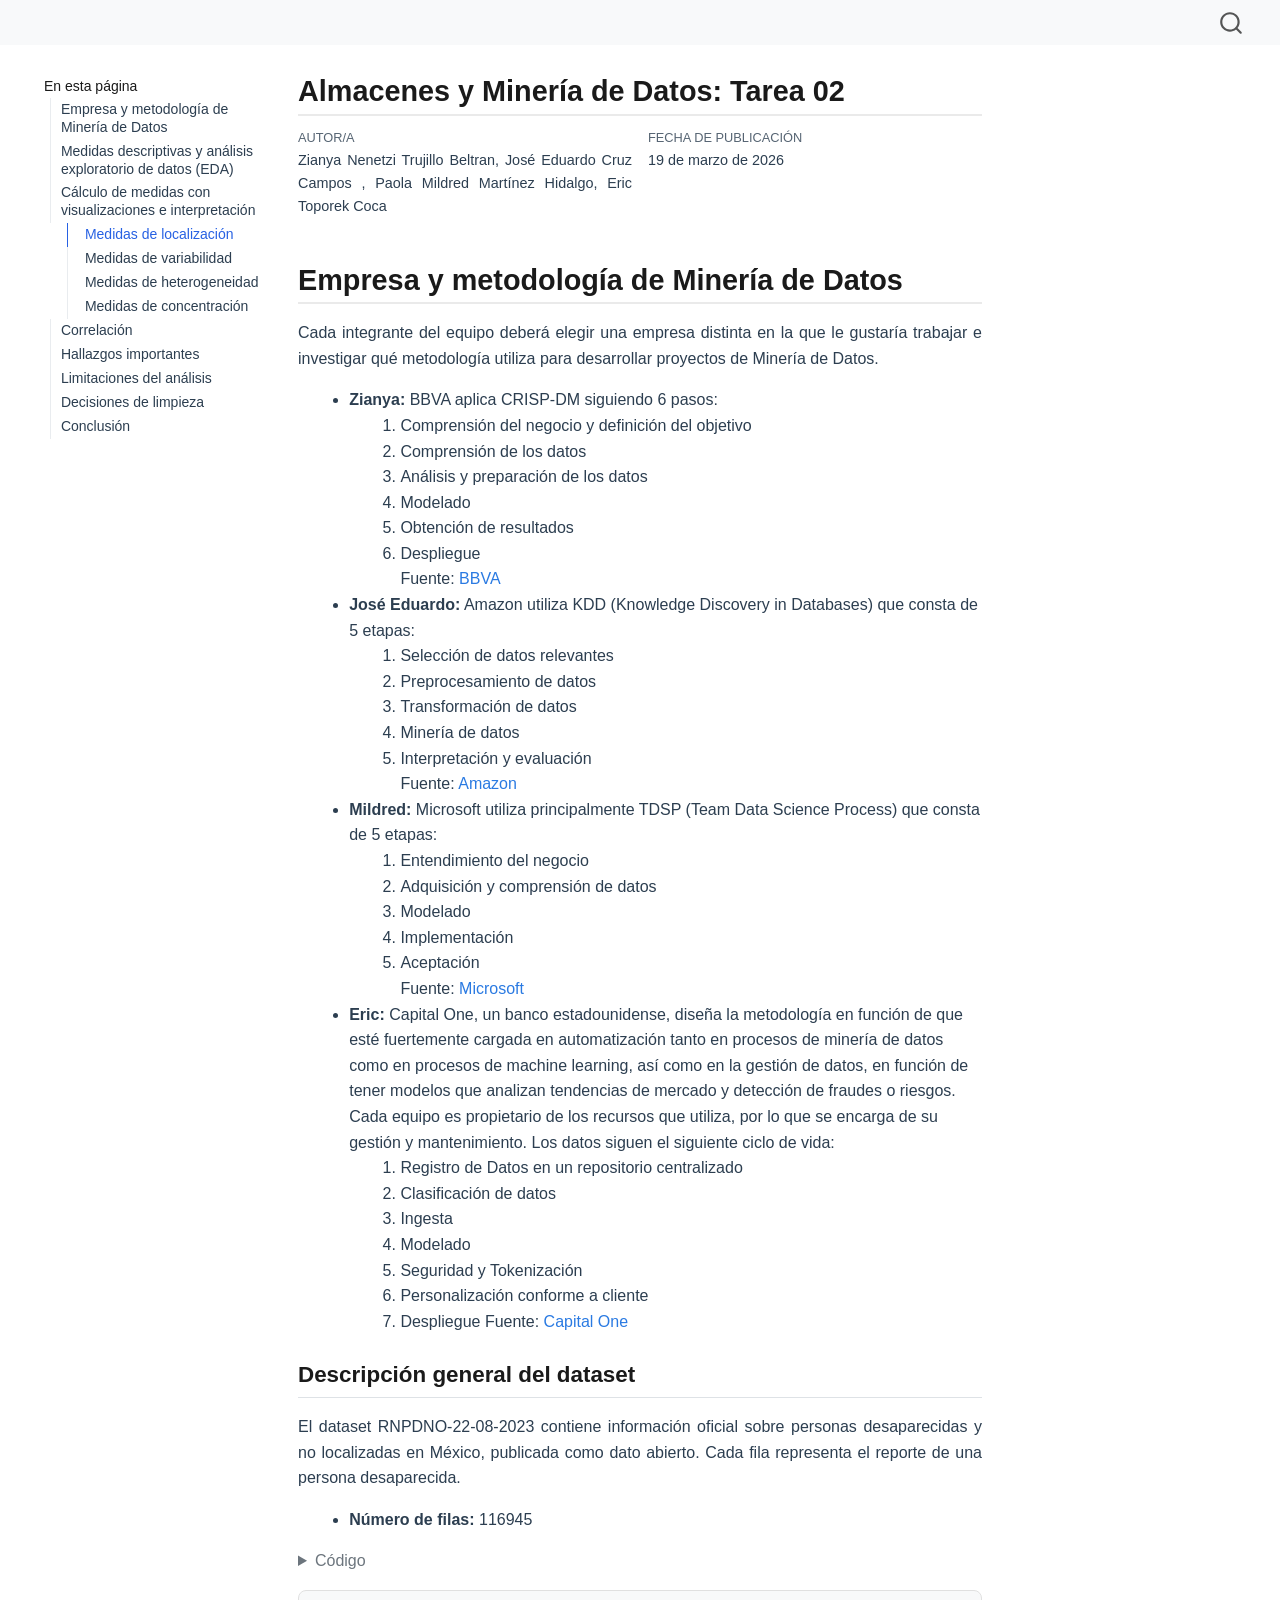
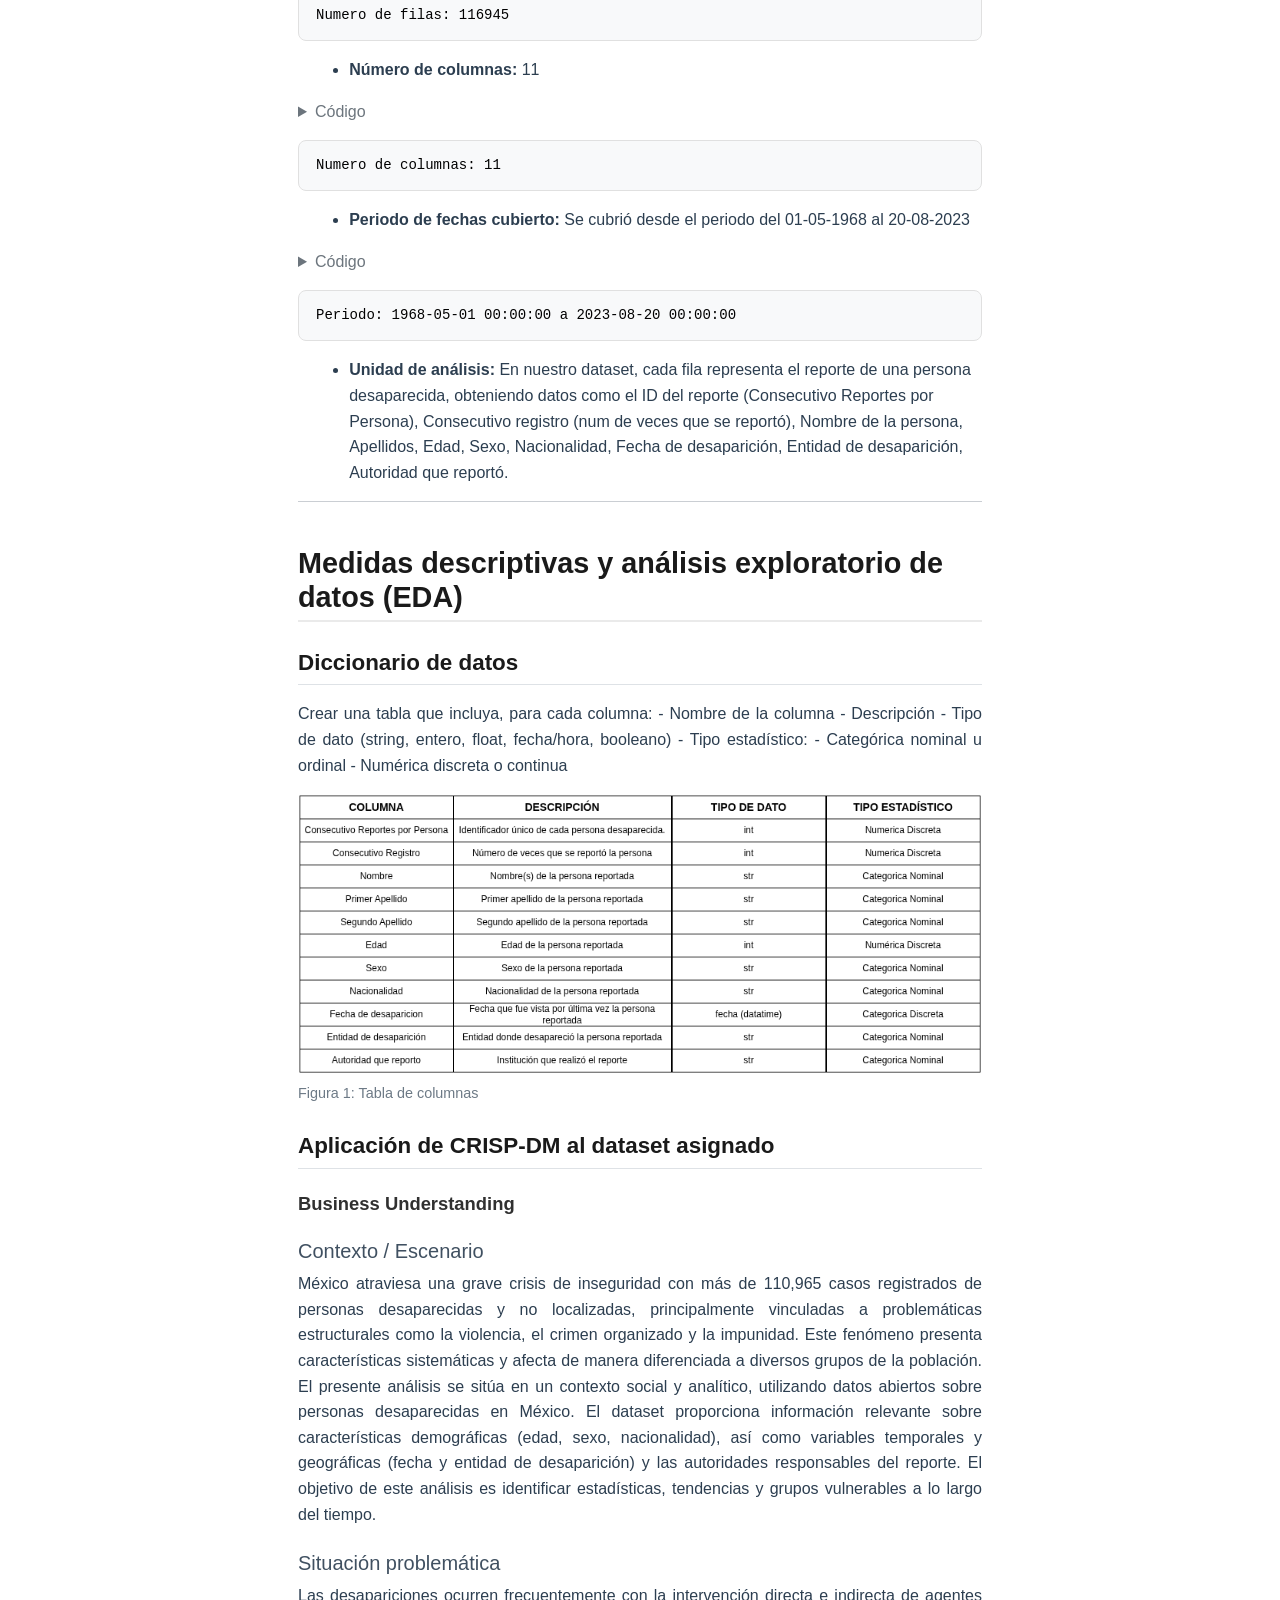
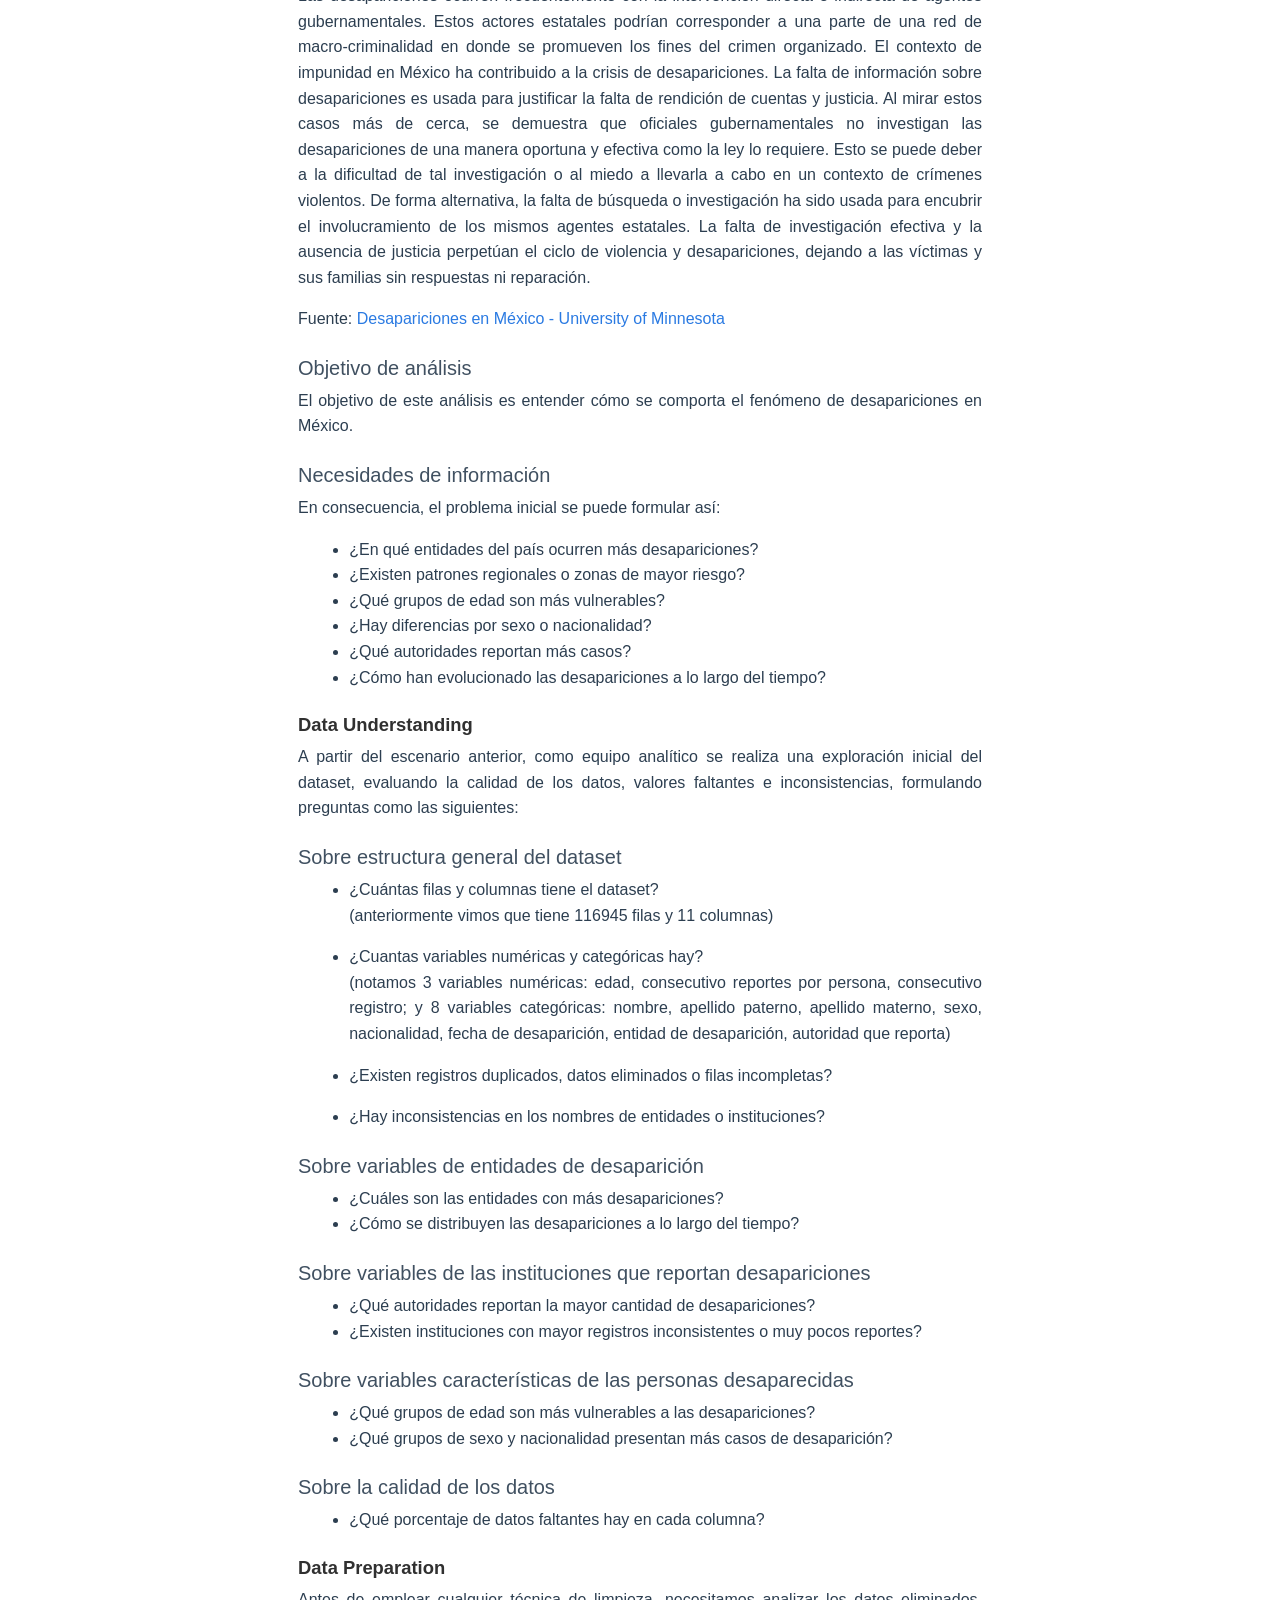
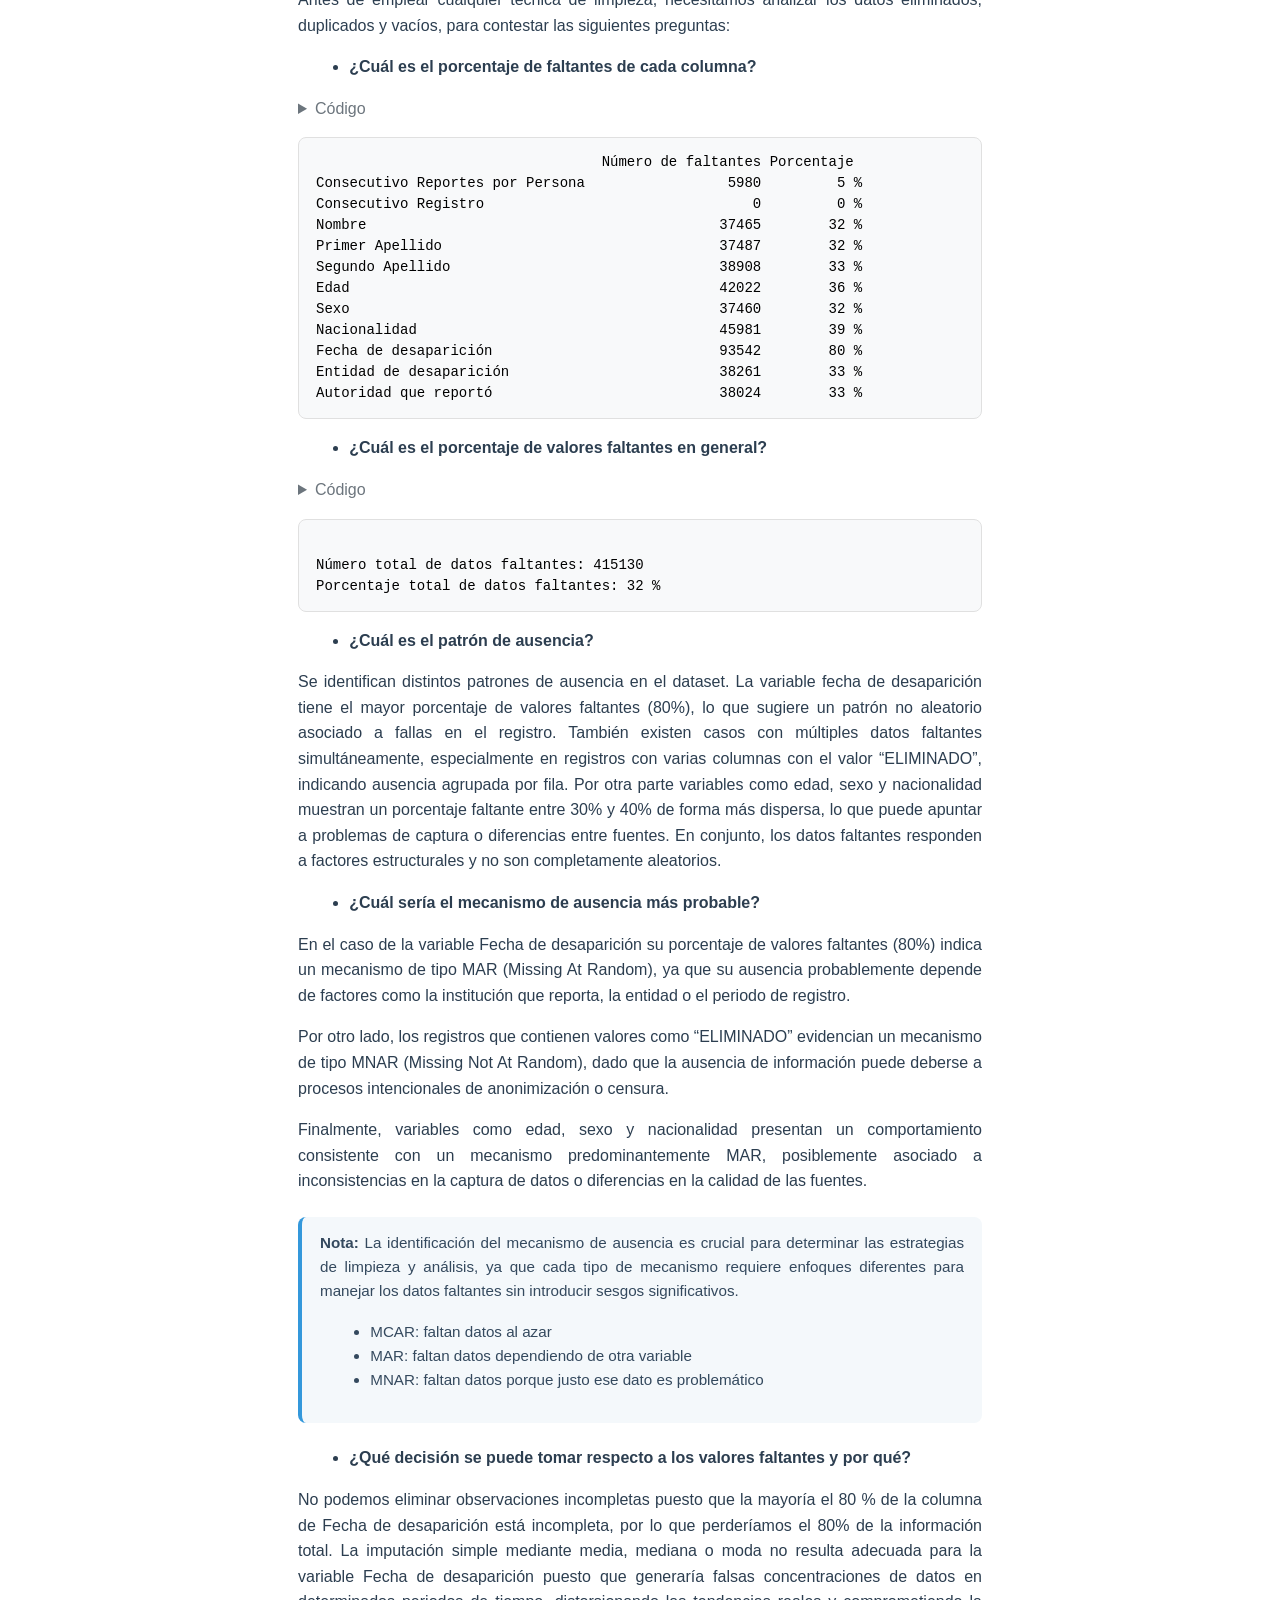
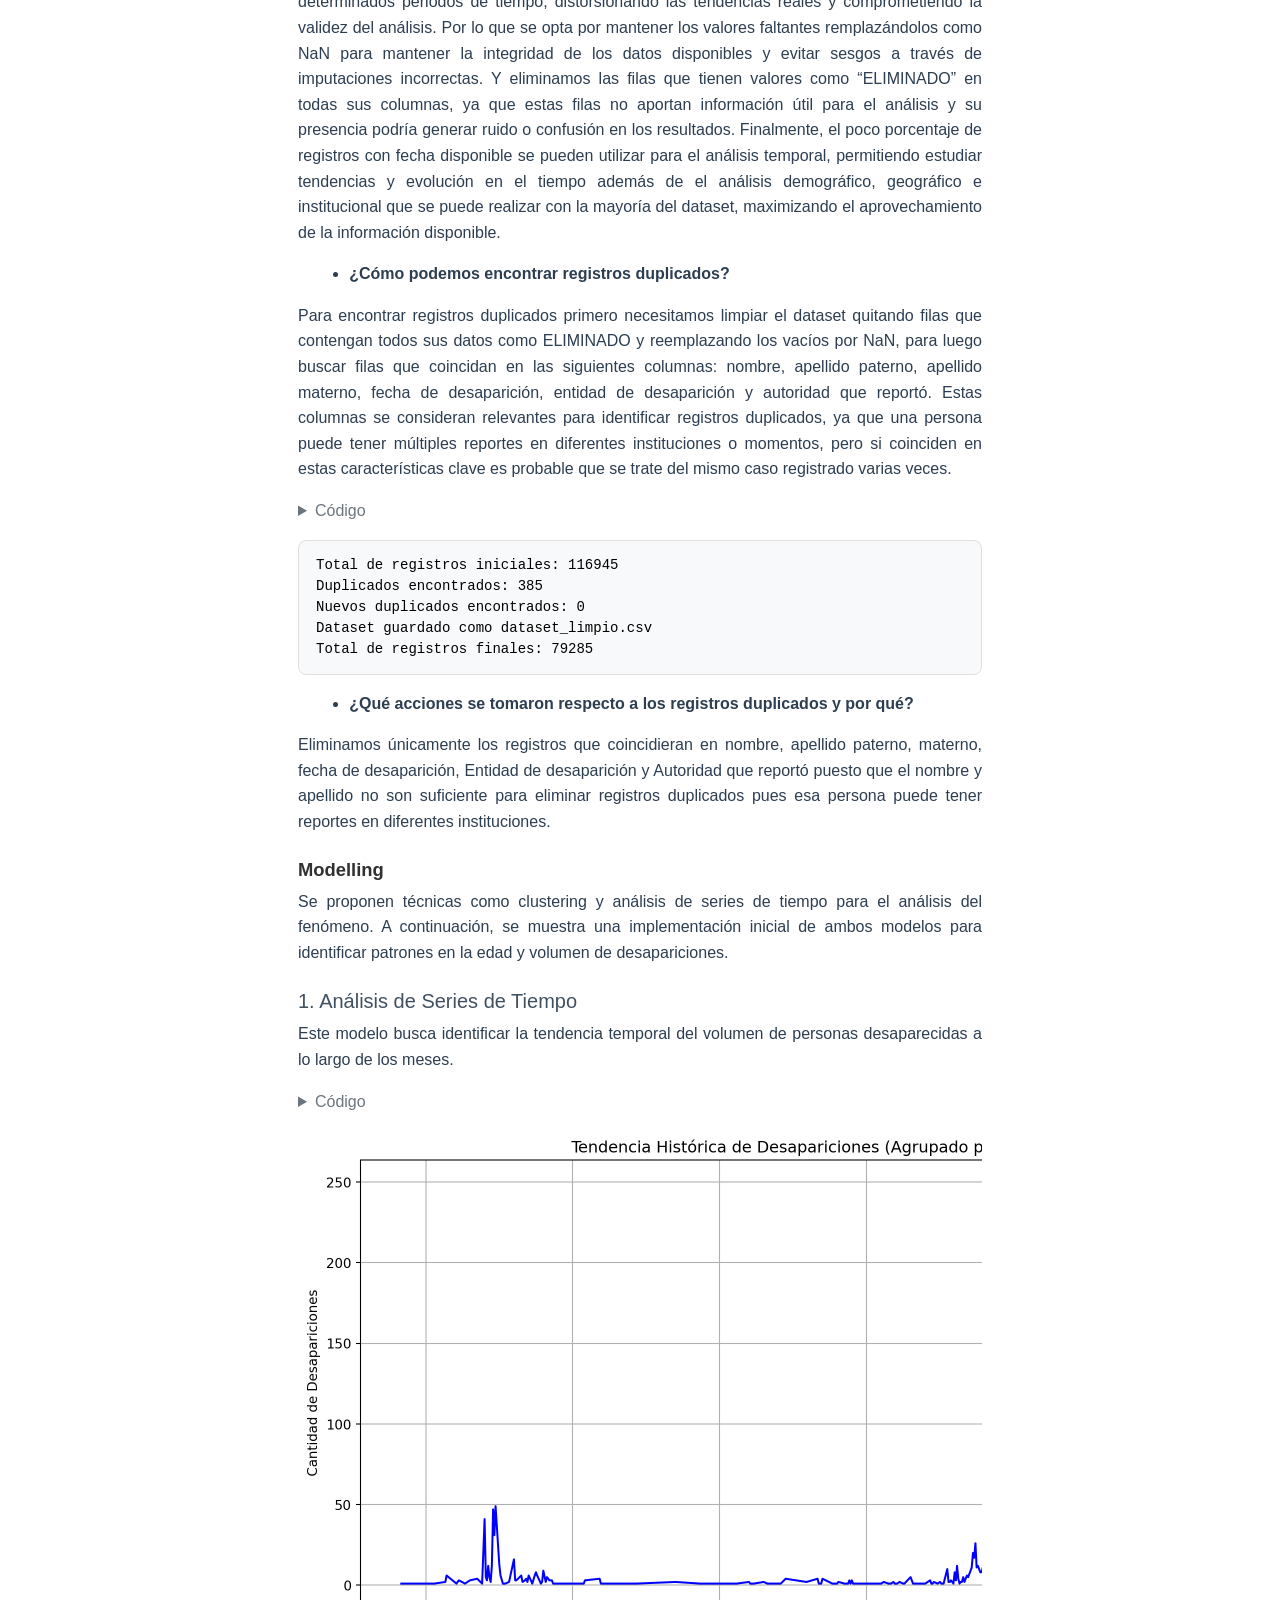
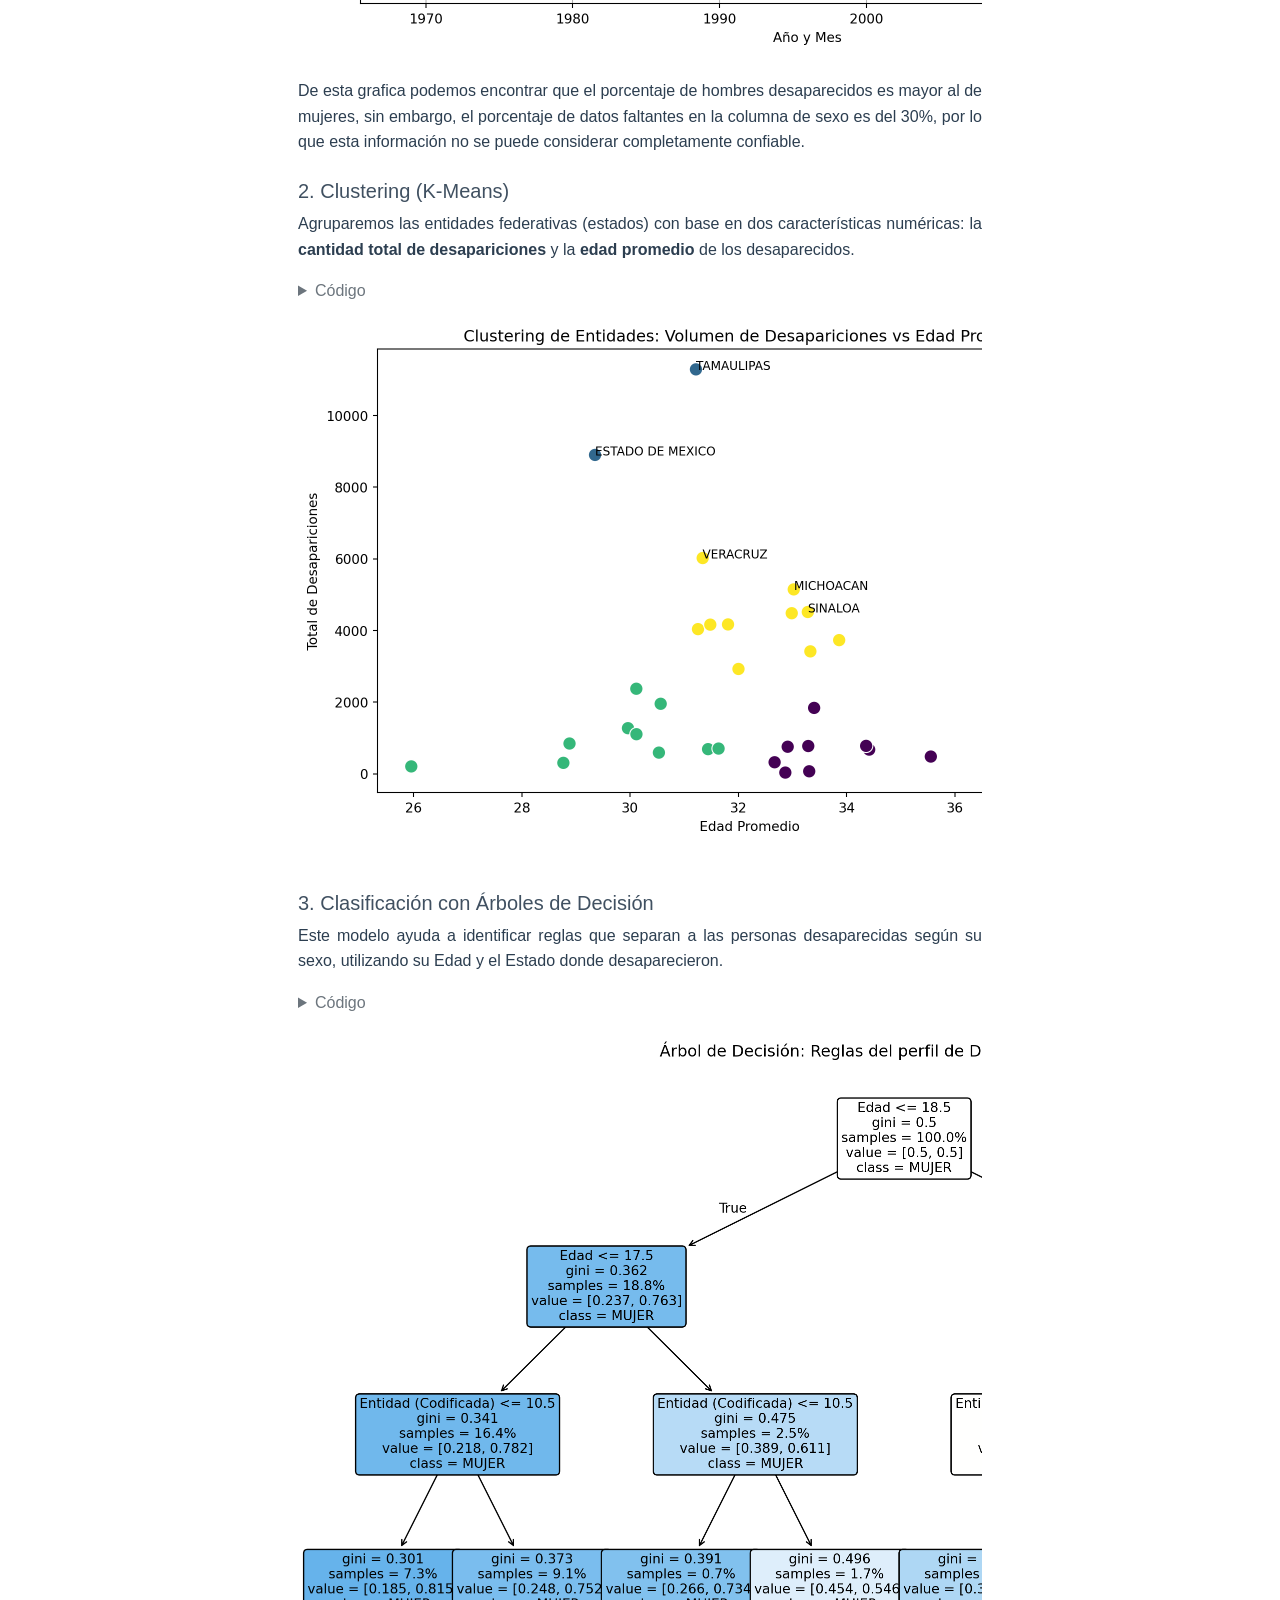
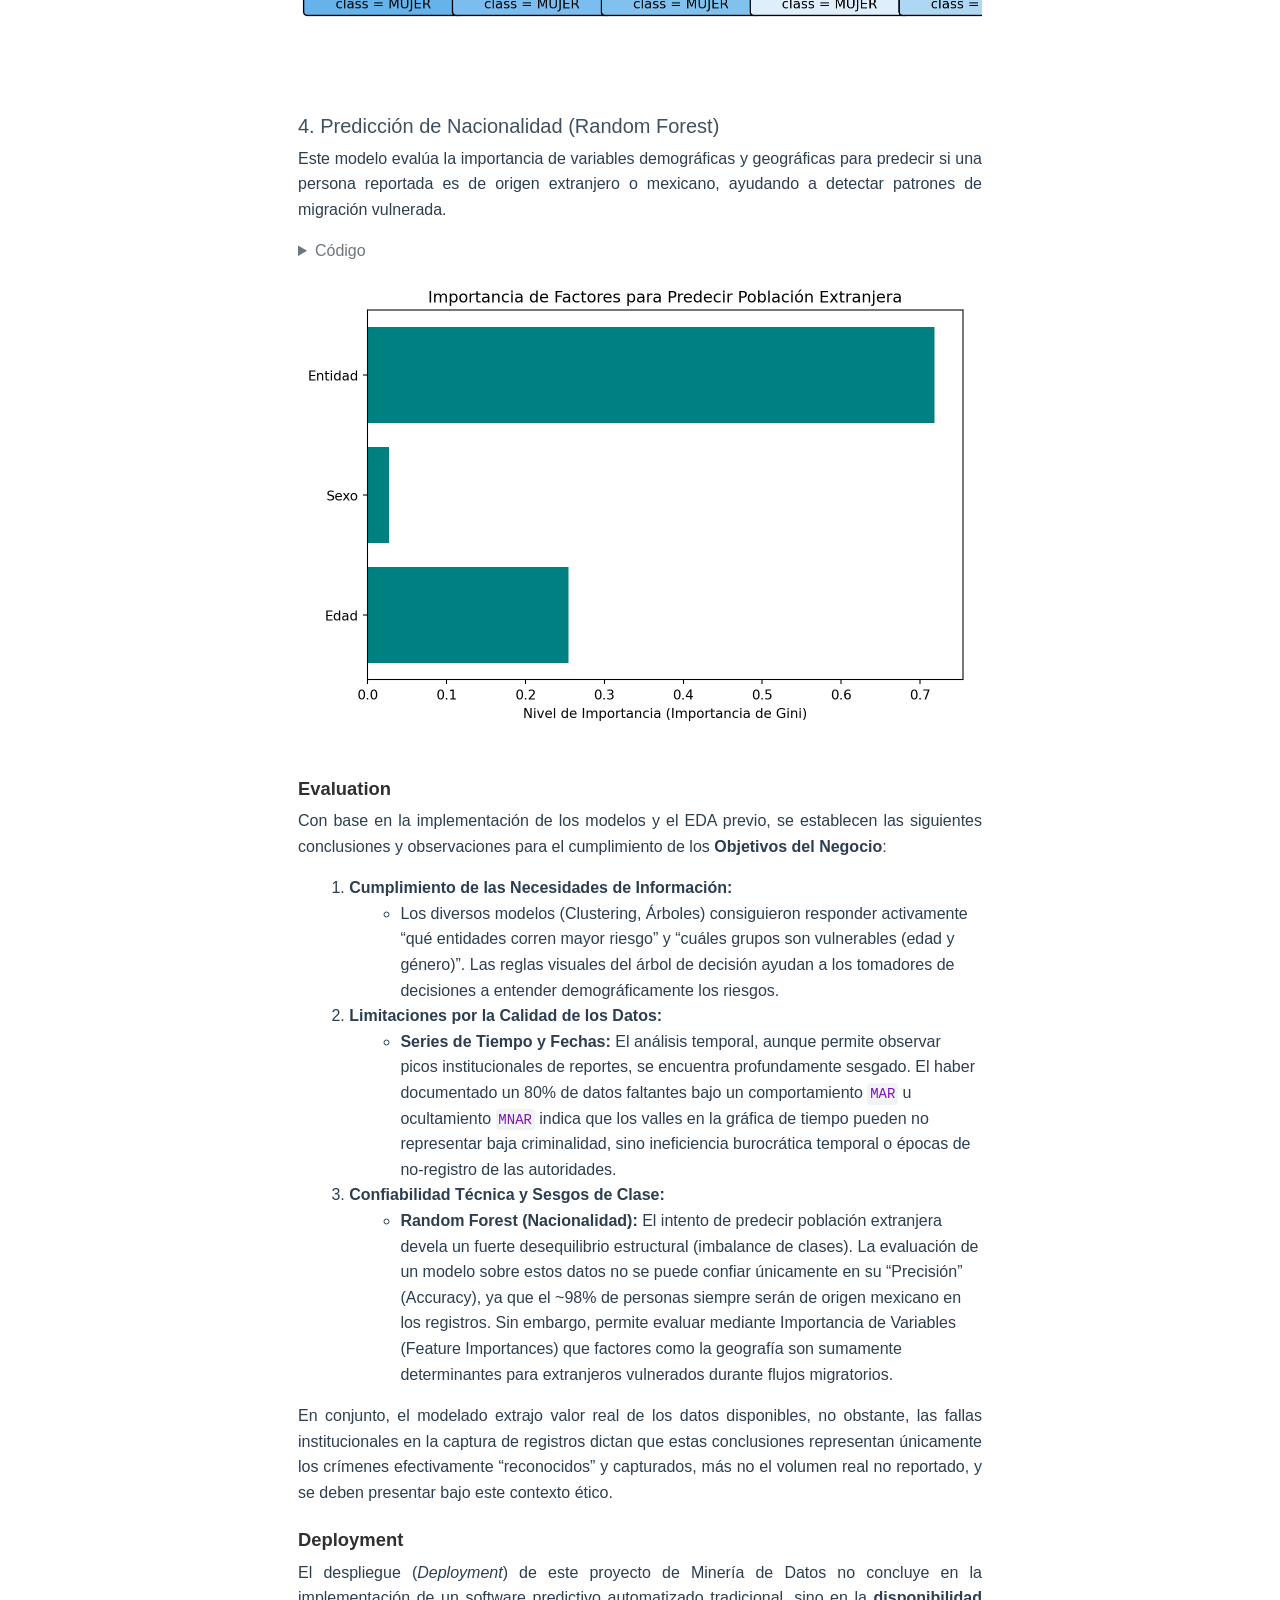
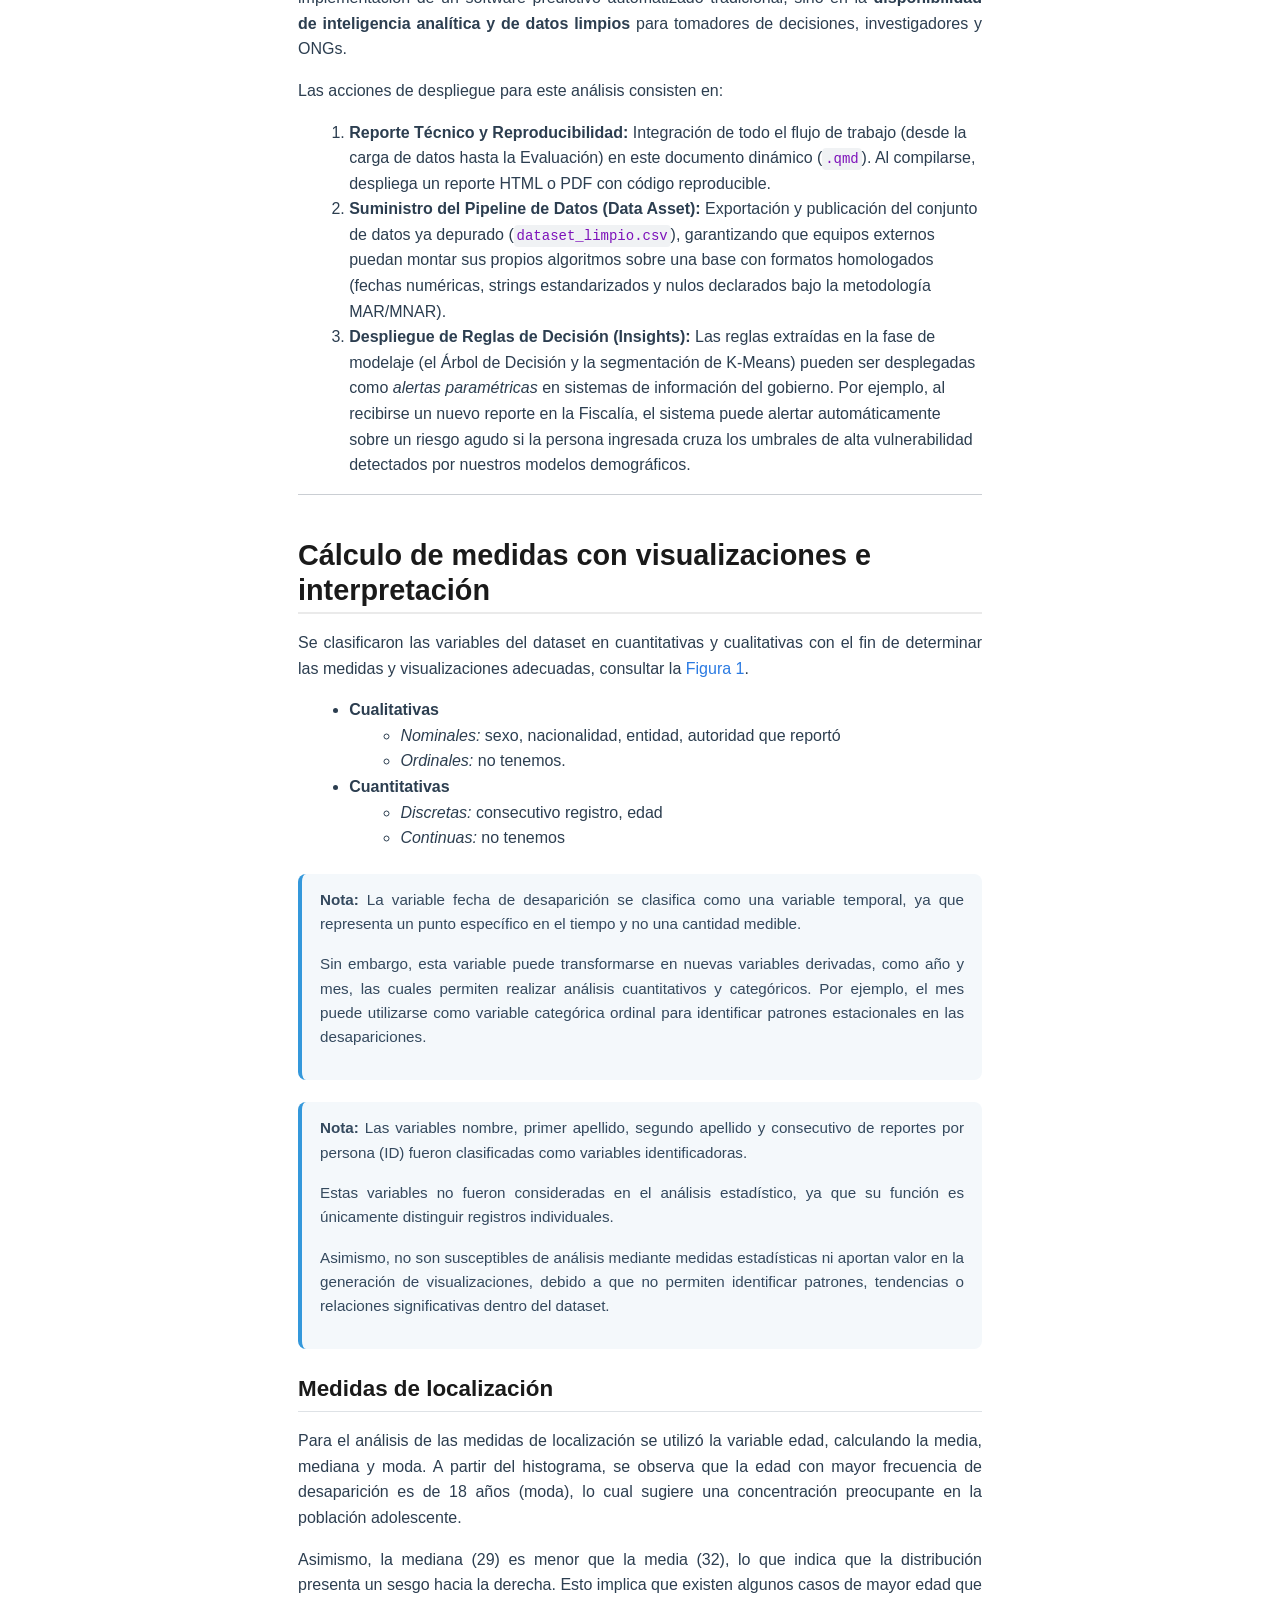
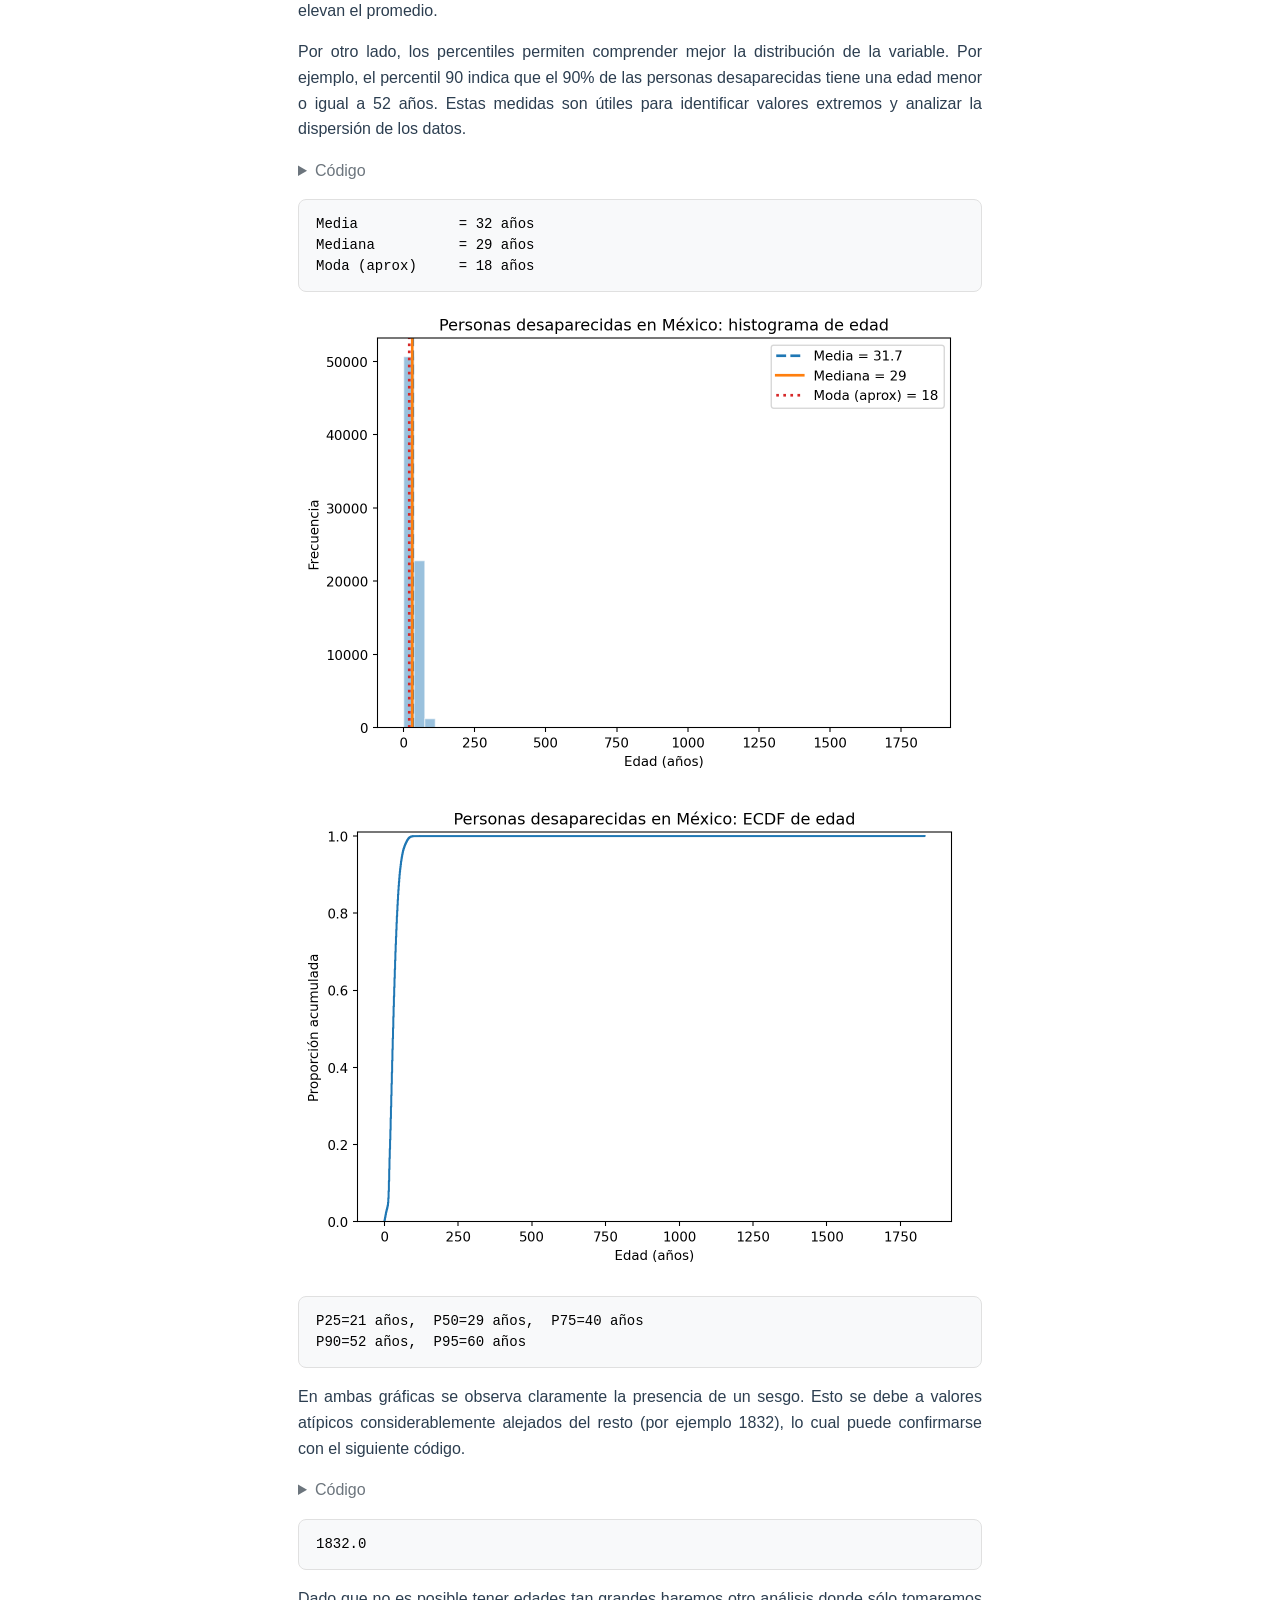
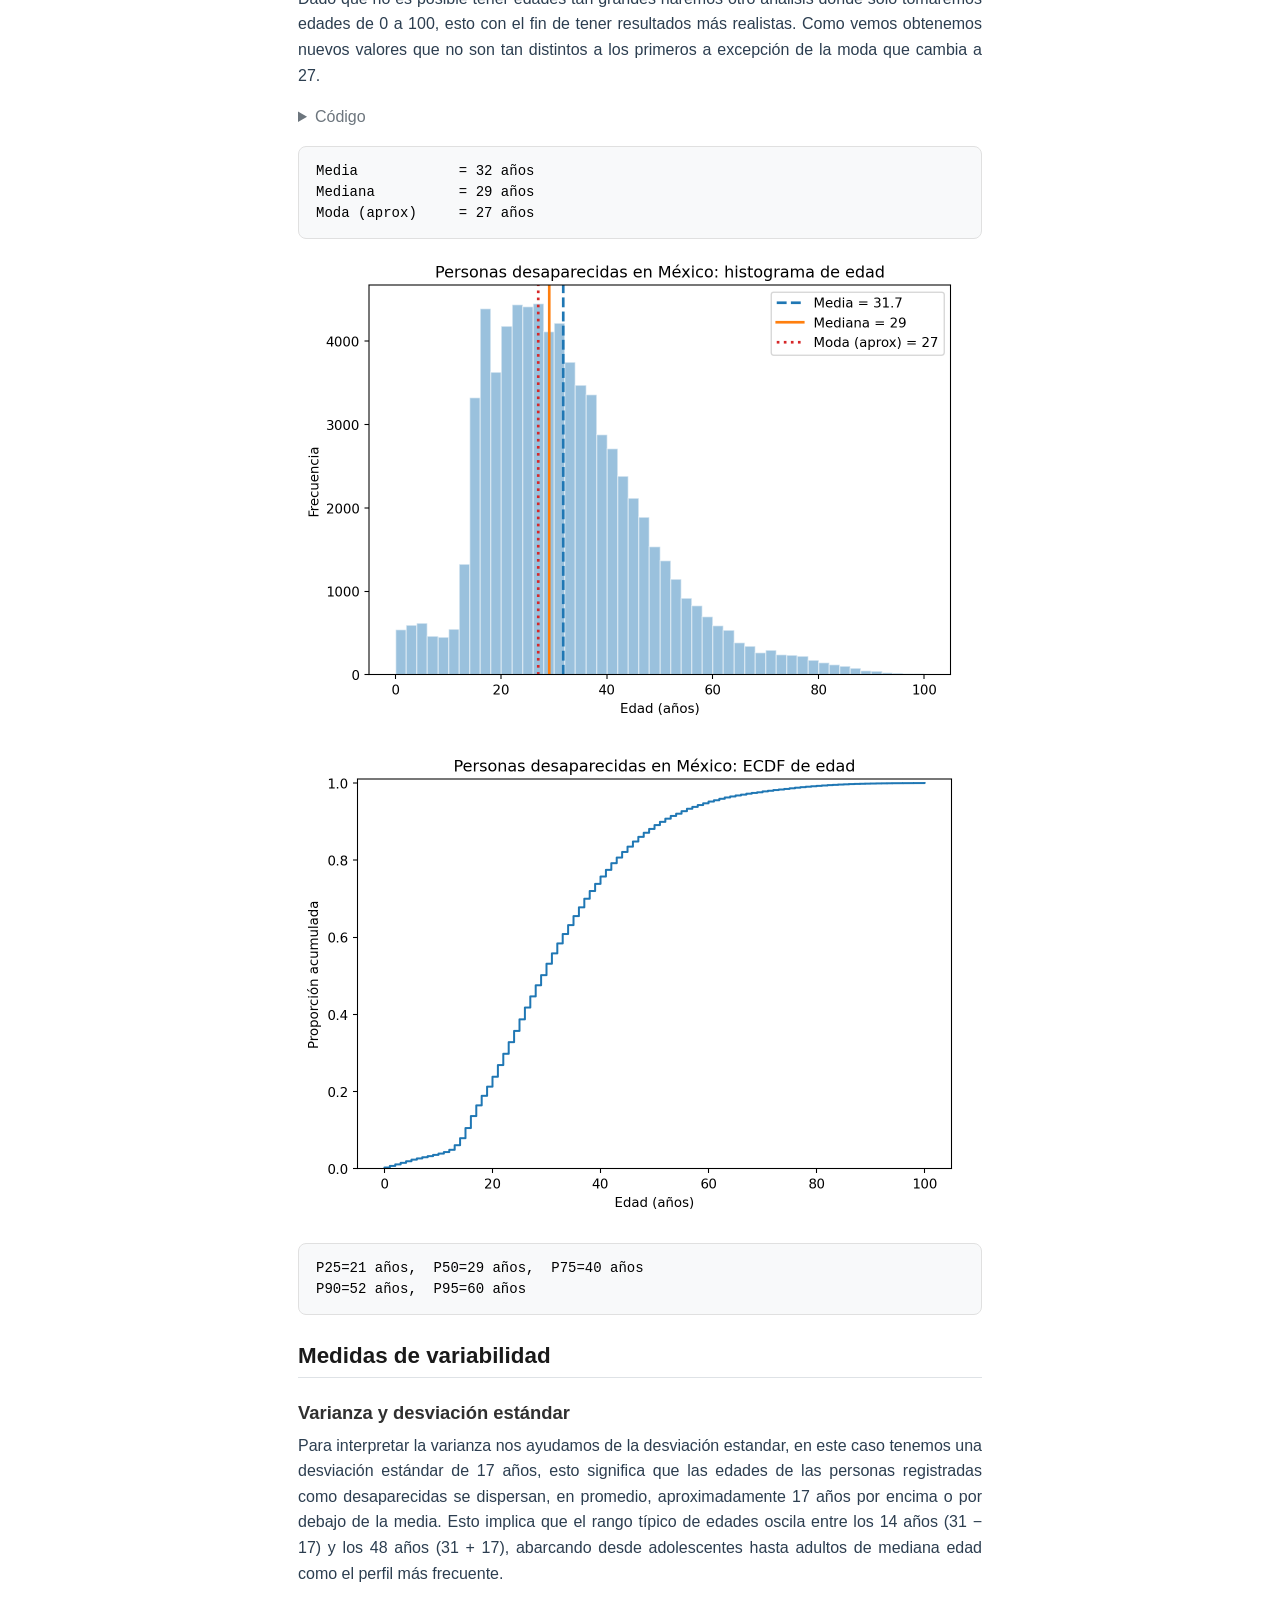
==== commit 5243e601: "Completo" ====
--- a/index.html
+++ b/index.html
@@ -242,7 +242,7 @@
 <ul>
 <li><strong>Número de filas:</strong> 116945</li>
 </ul>
-<div id="fc81ae7d" class="cell" data-execution_count="1">
+<div id="40fb93e8" class="cell" data-execution_count="1">
 <details class="code-fold">
 <summary>Código</summary>
 <div class="code-copy-outer-scaffold"><div class="sourceCode cell-code" id="cb1"><pre class="sourceCode python code-with-copy"><code class="sourceCode python"><span id="cb1-1"><a href="#cb1-1" aria-hidden="true" tabindex="-1"></a><span class="im">import</span> numpy <span class="im">as</span> np</span>
@@ -263,7 +263,7 @@
 <ul>
 <li><strong>Número de columnas:</strong> 11</li>
 </ul>
-<div id="76f0f05f" class="cell" data-execution_count="2">
+<div id="81bb454a" class="cell" data-execution_count="2">
 <details class="code-fold">
 <summary>Código</summary>
 <div class="code-copy-outer-scaffold"><div class="sourceCode cell-code" id="cb3"><pre class="sourceCode python code-with-copy"><code class="sourceCode python"><span id="cb3-1"><a href="#cb3-1" aria-hidden="true" tabindex="-1"></a><span class="im">import</span> numpy <span class="im">as</span> np</span>
@@ -284,7 +284,7 @@
 <ul>
 <li><strong>Periodo de fechas cubierto:</strong> Se cubrió desde el periodo del 01-05-1968 al 20-08-2023</li>
 </ul>
-<div id="dfbde43c" class="cell" data-execution_count="3">
+<div id="474db0c2" class="cell" data-execution_count="3">
 <details class="code-fold">
 <summary>Código</summary>
 <div class="code-copy-outer-scaffold"><div class="sourceCode cell-code" id="cb5"><pre class="sourceCode python code-with-copy"><code class="sourceCode python"><span id="cb5-1"><a href="#cb5-1" aria-hidden="true" tabindex="-1"></a><span class="im">import</span> numpy <span class="im">as</span> np</span>
@@ -410,7 +410,7 @@
 <ul>
 <li><strong>¿Cuál es el porcentaje de faltantes de cada columna?</strong></li>
 </ul>
-<div id="1855d90c" class="cell" data-execution_count="4">
+<div id="6f5efa8c" class="cell" data-execution_count="4">
 <details class="code-fold">
 <summary>Código</summary>
 <div class="code-copy-outer-scaffold"><div class="sourceCode cell-code" id="cb7"><pre class="sourceCode python code-with-copy"><code class="sourceCode python"><span id="cb7-1"><a href="#cb7-1" aria-hidden="true" tabindex="-1"></a><span class="im">import</span> numpy <span class="im">as</span> np</span>
@@ -454,7 +454,7 @@
 <ul>
 <li><strong>¿Cuál es el porcentaje de valores faltantes en general?</strong></li>
 </ul>
-<div id="3c815e4d" class="cell" data-execution_count="5">
+<div id="ab8d3586" class="cell" data-execution_count="5">
 <details class="code-fold">
 <summary>Código</summary>
 <div class="code-copy-outer-scaffold"><div class="sourceCode cell-code" id="cb9"><pre class="sourceCode python code-with-copy"><code class="sourceCode python"><span id="cb9-1"><a href="#cb9-1" aria-hidden="true" tabindex="-1"></a><span class="im">import</span> numpy <span class="im">as</span> np</span>
@@ -509,7 +509,7 @@
 <li><strong>¿Cómo podemos encontrar registros duplicados?</strong></li>
 </ul>
 <p>Para encontrar registros duplicados primero necesitamos limpiar el dataset quitando filas que contengan todos sus datos como ELIMINADO y reemplazando los vacíos por NaN, para luego buscar filas que coincidan en las siguientes columnas: nombre, apellido paterno, apellido materno, fecha de desaparición, entidad de desaparición y autoridad que reportó. Estas columnas se consideran relevantes para identificar registros duplicados, ya que una persona puede tener múltiples reportes en diferentes instituciones o momentos, pero si coinciden en estas características clave es probable que se trate del mismo caso registrado varias veces.</p>
-<div id="4f465b5b" class="cell" data-execution_count="6">
+<div id="e276a633" class="cell" data-execution_count="6">
 <details class="code-fold">
 <summary>Código</summary>
 <div class="code-copy-outer-scaffold"><div class="sourceCode cell-code" id="cb11"><pre class="sourceCode python code-with-copy"><code class="sourceCode python"><span id="cb11-1"><a href="#cb11-1" aria-hidden="true" tabindex="-1"></a><span class="im">import</span> pandas <span class="im">as</span> pd</span>
@@ -600,7 +600,7 @@
 <section id="análisis-de-series-de-tiempo" class="level4">
 <h4 class="anchored" data-anchor-id="análisis-de-series-de-tiempo">1. Análisis de Series de Tiempo</h4>
 <p>Este modelo busca identificar la tendencia temporal del volumen de personas desaparecidas a lo largo de los meses.</p>
-<div id="a8603fd2" class="cell" data-execution_count="7">
+<div id="c0f9e913" class="cell" data-execution_count="7">
 <details class="code-fold">
 <summary>Código</summary>
 <div class="code-copy-outer-scaffold"><div class="sourceCode cell-code" id="cb13"><pre class="sourceCode python code-with-copy"><code class="sourceCode python"><span id="cb13-1"><a href="#cb13-1" aria-hidden="true" tabindex="-1"></a><span class="im">import</span> pandas <span class="im">as</span> pd</span>
@@ -647,7 +647,7 @@
 <section id="clustering-k-means" class="level4">
 <h4 class="anchored" data-anchor-id="clustering-k-means">2. Clustering (K-Means)</h4>
 <p>Agruparemos las entidades federativas (estados) con base en dos características numéricas: la <strong>cantidad total de desapariciones</strong> y la <strong>edad promedio</strong> de los desaparecidos.</p>
-<div id="2d64aa9b" class="cell" data-execution_count="8">
+<div id="c272da34" class="cell" data-execution_count="8">
 <details class="code-fold">
 <summary>Código</summary>
 <div class="code-copy-outer-scaffold"><div class="sourceCode cell-code" id="cb14"><pre class="sourceCode python code-with-copy"><code class="sourceCode python"><span id="cb14-1"><a href="#cb14-1" aria-hidden="true" tabindex="-1"></a><span class="im">from</span> sklearn.cluster <span class="im">import</span> KMeans</span>
@@ -699,7 +699,7 @@
 <section id="clasificación-con-árboles-de-decisión" class="level4">
 <h4 class="anchored" data-anchor-id="clasificación-con-árboles-de-decisión">3. Clasificación con Árboles de Decisión</h4>
 <p>Este modelo ayuda a identificar reglas que separan a las personas desaparecidas según su sexo, utilizando su Edad y el Estado donde desaparecieron.</p>
-<div id="c3965672" class="cell" data-execution_count="9">
+<div id="9765cbc6" class="cell" data-execution_count="9">
 <details class="code-fold">
 <summary>Código</summary>
 <div class="code-copy-outer-scaffold"><div class="sourceCode cell-code" id="cb15"><pre class="sourceCode python code-with-copy"><code class="sourceCode python"><span id="cb15-1"><a href="#cb15-1" aria-hidden="true" tabindex="-1"></a><span class="im">from</span> sklearn.tree <span class="im">import</span> DecisionTreeClassifier, plot_tree</span>
@@ -747,7 +747,7 @@
 <section id="predicción-de-nacionalidad-random-forest" class="level4">
 <h4 class="anchored" data-anchor-id="predicción-de-nacionalidad-random-forest">4. Predicción de Nacionalidad (Random Forest)</h4>
 <p>Este modelo evalúa la importancia de variables demográficas y geográficas para predecir si una persona reportada es de origen extranjero o mexicano, ayudando a detectar patrones de migración vulnerada.</p>
-<div id="40871871" class="cell" data-execution_count="10">
+<div id="563e2464" class="cell" data-execution_count="10">
 <details class="code-fold">
 <summary>Código</summary>
 <div class="code-copy-outer-scaffold"><div class="sourceCode cell-code" id="cb16"><pre class="sourceCode python code-with-copy"><code class="sourceCode python"><span id="cb16-1"><a href="#cb16-1" aria-hidden="true" tabindex="-1"></a><span class="im">from</span> sklearn.ensemble <span class="im">import</span> RandomForestClassifier</span>
@@ -860,7 +860,7 @@
 <p>Para el análisis de las medidas de localización se utilizó la variable edad, calculando la media, mediana y moda. A partir del histograma, se observa que la edad con mayor frecuencia de desaparición es de 18 años (moda), lo cual sugiere una concentración preocupante en la población adolescente.</p>
 <p>Asimismo, la mediana (29) es menor que la media (32), lo que indica que la distribución presenta un sesgo hacia la derecha. Esto implica que existen algunos casos de mayor edad que elevan el promedio.</p>
 <p>Por otro lado, los percentiles permiten comprender mejor la distribución de la variable. Por ejemplo, el percentil 90 indica que el 90% de las personas desaparecidas tiene una edad menor o igual a 52 años. Estas medidas son útiles para identificar valores extremos y analizar la dispersión de los datos.</p>
-<div id="4f2249ce" class="cell" data-execution_count="11">
+<div id="9b9ec4a5" class="cell" data-execution_count="11">
 <details class="code-fold">
 <summary>Código</summary>
 <div class="code-copy-outer-scaffold"><div class="sourceCode cell-code" id="cb17"><pre class="sourceCode python code-with-copy"><code class="sourceCode python"><span id="cb17-1"><a href="#cb17-1" aria-hidden="true" tabindex="-1"></a><span class="im">import</span> pandas <span class="im">as</span> pd</span>
@@ -944,7 +944,7 @@
 </div>
 </div>
 <p>En ambas gráficas se observa claramente la presencia de un sesgo. Esto se debe a valores atípicos considerablemente alejados del resto (por ejemplo 1832), lo cual puede confirmarse con el siguiente código.</p>
-<div id="d66b9cea" class="cell" data-execution_count="12">
+<div id="2d7a1791" class="cell" data-execution_count="12">
 <details class="code-fold">
 <summary>Código</summary>
 <div class="code-copy-outer-scaffold"><div class="sourceCode cell-code" id="cb20"><pre class="sourceCode python code-with-copy"><code class="sourceCode python"><span id="cb20-1"><a href="#cb20-1" aria-hidden="true" tabindex="-1"></a><span class="bu">print</span>(df[<span class="st">'Edad'</span>].<span class="bu">max</span>())</span></code></pre></div><button title="Copiar al portapapeles" class="code-copy-button"><i class="bi"></i></button></div>
@@ -954,7 +954,7 @@
 </div>
 </div>
 <p>Dado que no es posible tener edades tan grandes haremos otro análisis donde sólo tomaremos edades de 0 a 100, esto con el fin de tener resultados más realistas. Como vemos obtenemos nuevos valores que no son tan distintos a los primeros a excepción de la moda que cambia a 27.</p>
-<div id="90254d79" class="cell" data-execution_count="13">
+<div id="ab858eaa" class="cell" data-execution_count="13">
 <details class="code-fold">
 <summary>Código</summary>
 <div class="code-copy-outer-scaffold"><div class="sourceCode cell-code" id="cb22"><pre class="sourceCode python code-with-copy"><code class="sourceCode python"><span id="cb22-1"><a href="#cb22-1" aria-hidden="true" tabindex="-1"></a><span class="im">import</span> pandas <span class="im">as</span> pd</span>
@@ -1045,7 +1045,7 @@
 <h3 class="anchored" data-anchor-id="varianza-y-desviación-estándar">Varianza y desviación estándar</h3>
 <p>Para interpretar la varianza nos ayudamos de la desviación estandar, en este caso tenemos una desviación estándar de 17 años, esto significa que las edades de las personas registradas como desaparecidas se dispersan, en promedio, aproximadamente 17 años por encima o por debajo de la media. Esto implica que el rango típico de edades oscila entre los 14 años (31 − 17) y los 48 años (31 + 17), abarcando desde adolescentes hasta adultos de mediana edad como el perfil más frecuente.</p>
 <p>Esto refleja que la desaparición de personas en México no se limita a un grupo específico, sino que afecta a individuos en distintas edades, sin embargo se puede ver una mayor concentración en edades jóvenes, lo cual vimos también con la moda, esto sugiere que la población adolescente y adulta joven enfrenta un riesgo particularmente elevado.</p>
-<div id="ad3379b0" class="cell" data-execution_count="14">
+<div id="ced463a7" class="cell" data-execution_count="14">
 <details class="code-fold">
 <summary>Código</summary>
 <div class="code-copy-outer-scaffold"><div class="sourceCode cell-code" id="cb25"><pre class="sourceCode python code-with-copy"><code class="sourceCode python"><span id="cb25-1"><a href="#cb25-1" aria-hidden="true" tabindex="-1"></a><span class="im">import</span> pandas <span class="im">as</span> pd</span>
@@ -1112,7 +1112,7 @@
 <li><p><strong>Rango Intercuartílico (IQR)</strong> El IQR de 19 años representa la amplitud del 50% central de los datos, es decir, la mitad de las personas desaparecidas tenía entre 21 y 40 años,mostrando que la mayor concentración de edades se encuentra dentro de ese intervalo.</p></li>
 <li><p><strong>Rango y valores atípicos</strong> Los límites calculados a partir del IQR establecen que valores fuera del rango de −7.50 a 68.50 años se consideran atípicos estadísticamente. Dado que una edad negativa no tiene interpretación posible, el límite inferior efectivo es 0 años. Esto significa que cualquier persona registrada con más de 68 años representa un caso atípico dentro del dataset, esto puede implicar que dichos casos sean errores o que se trate de desapariciones menos frecuentes en grupos de edad avanzada.</p></li>
 </ul>
-<div id="f1792398" class="cell" data-execution_count="15">
+<div id="e723edbf" class="cell" data-execution_count="15">
 <details class="code-fold">
 <summary>Código</summary>
 <div class="code-copy-outer-scaffold"><div class="sourceCode cell-code" id="cb27"><pre class="sourceCode python code-with-copy"><code class="sourceCode python"><span id="cb27-1"><a href="#cb27-1" aria-hidden="true" tabindex="-1"></a><span class="im">import</span> pandas <span class="im">as</span> pd</span>
@@ -1161,7 +1161,7 @@
 </div>
 </div>
 <p>Dado que no es posible tener edades tan grandes haremos otro análisis donde sólo tomaremos edades de 0 a 100, esto con el fin de tener una mejor visualización de los resultados.</p>
-<div id="f8956468" class="cell" data-execution_count="16">
+<div id="2614d3d0" class="cell" data-execution_count="16">
 <details class="code-fold">
 <summary>Código</summary>
 <div class="code-copy-outer-scaffold"><div class="sourceCode cell-code" id="cb29"><pre class="sourceCode python code-with-copy"><code class="sourceCode python"><span id="cb29-1"><a href="#cb29-1" aria-hidden="true" tabindex="-1"></a><span class="im">import</span> pandas <span class="im">as</span> pd</span>
@@ -1219,7 +1219,7 @@
 <li><strong>Mujeres</strong> Las mujeres desaparecidas presentan una media de 25.5 años con una desviación estándar de 14.7 años, resultando en un coeficiente de variación de 0.57 (57%). Aunque la desviación estándar es menor que la de los hombres, el CV es ligeramente superior, lo que indica que en proporción a su media, las edades de las mujeres desaparecidas son relativamente más dispersas.</li>
 </ul>
 <p>Ambos grupos presentan coeficientes de variación superiores al 50%, lo que confirma una dispersión alta en ambos casos. Sin embargo, el resultado más relevante es la diferencia en las medias: las mujeres desaparecidas son en promedio 8 años más jóvenes que los hombres (25.6 vs 33.7 años). Esto sugiere que las mujeres enfrentan un riesgo de desaparición concentrado en edades más tempranas.</p>
-<div id="7a7bc48e" class="cell" data-execution_count="17">
+<div id="e69c0105" class="cell" data-execution_count="17">
 <details class="code-fold">
 <summary>Código</summary>
 <div class="code-copy-outer-scaffold"><div class="sourceCode cell-code" id="cb31"><pre class="sourceCode python code-with-copy"><code class="sourceCode python"><span id="cb31-1"><a href="#cb31-1" aria-hidden="true" tabindex="-1"></a><span class="im">import</span> pandas <span class="im">as</span> pd</span>
@@ -1281,7 +1281,7 @@
 <li><p><strong>Entidad:</strong> Con una entropía de 2.98 y un Gini de 0.93, la distribución por entidad es considerablemente más diversa. Las 33 entidades del país participan en el reparto de casos, aunque no de forma equitativa, con entidades como Tamaulipas y Estado de México concentrando las proporciones más altas. El Gini cercano a 1 indica que los casos se distribuyen ampliamente entre las categorías, sin que ninguna entidad domine completamente el total, lo que confirma que la desaparición de personas es un fenómeno presente en todo el territorio nacional.</p></li>
 <li><p><strong>Autoridad:</strong> La autoridad que reportó es la variable más heterogénea del análisis, con la entropía más alta (3.37) y un Gini de 0.95 entre 72 categorías distintas. Esto significa que los reportes provienen de una gran variedad de instituciones y que el reparto entre ellas es relativamente amplio. .</p></li>
 </ul>
-<div id="0b5ebeec" class="cell" data-execution_count="18">
+<div id="66306102" class="cell" data-execution_count="18">
 <details class="code-fold">
 <summary>Código</summary>
 <div class="code-copy-outer-scaffold"><div class="sourceCode cell-code" id="cb33"><pre class="sourceCode python code-with-copy"><code class="sourceCode python"><span id="cb33-1"><a href="#cb33-1" aria-hidden="true" tabindex="-1"></a><span class="im">import</span> pandas <span class="im">as</span> pd</span>
@@ -1423,7 +1423,7 @@
 <li><p><strong>Autoridad:</strong> La autoridad presenta el HHI más bajo (0.048), lo que indica que al haber 72 autoridades distintas, ninguna concentra individualmente una proporción dominante del total.</p></li>
 </ul>
 <p>Los resultados muestran dos patrones claros. Por un lado, Sexo y Nacionalidad presentan alta concentración tanto en HHI como en Gini, lo que refleja que estas variables están dominadas por una sola categoría. Por otro lado, Entidad y Autoridad tienen HHI bajos pero Gini moderados-altos, lo que indica que aunque el fenómeno involucra a muchas entidades y autoridades, la distribución entre ellas no es equitativa. En conjunto, estos resultados confirman que la desaparición de personas en México es un fenómeno nacionalmente extendido pero con desigualdades territoriales e institucionales marcadas.</p>
-<div id="db7e22a5" class="cell" data-execution_count="19">
+<div id="84741212" class="cell" data-execution_count="19">
 <details class="code-fold">
 <summary>Código</summary>
 <div class="code-copy-outer-scaffold"><div class="sourceCode cell-code" id="cb35"><pre class="sourceCode python code-with-copy"><code class="sourceCode python"><span id="cb35-1"><a href="#cb35-1" aria-hidden="true" tabindex="-1"></a><span class="im">import</span> pandas <span class="im">as</span> pd</span>
@@ -1550,7 +1550,7 @@
 </ul>
 <p>El resultado más relevante de esta matriz es que ninguna de las correlaciones supera el umbral de 0.1 en valor absoluto, lo que indica que no existe ninguna relación lineal significativa entre las variables numéricas del dataset. Esto significa que la edad, el número de reportes, el año y el mes de desaparición son variables prácticamente independientes entre sí.</p>
 <p>Este resultado es esperable en un dataset de registros administrativos, en este caso de personas desaparecidas, donde las variables capturan dimensiones distintas del fenómeno y no necesariamente guardan una relación lineal directa.</p>
-<div id="d0087676" class="cell" data-execution_count="20">
+<div id="89b3864e" class="cell" data-execution_count="20">
 <details class="code-fold">
 <summary>Código</summary>
 <div class="code-copy-outer-scaffold"><div class="sourceCode cell-code" id="cb37"><pre class="sourceCode python code-with-copy"><code class="sourceCode python"><span id="cb37-1"><a href="#cb37-1" aria-hidden="true" tabindex="-1"></a><span class="im">import</span> pandas <span class="im">as</span> pd</span>
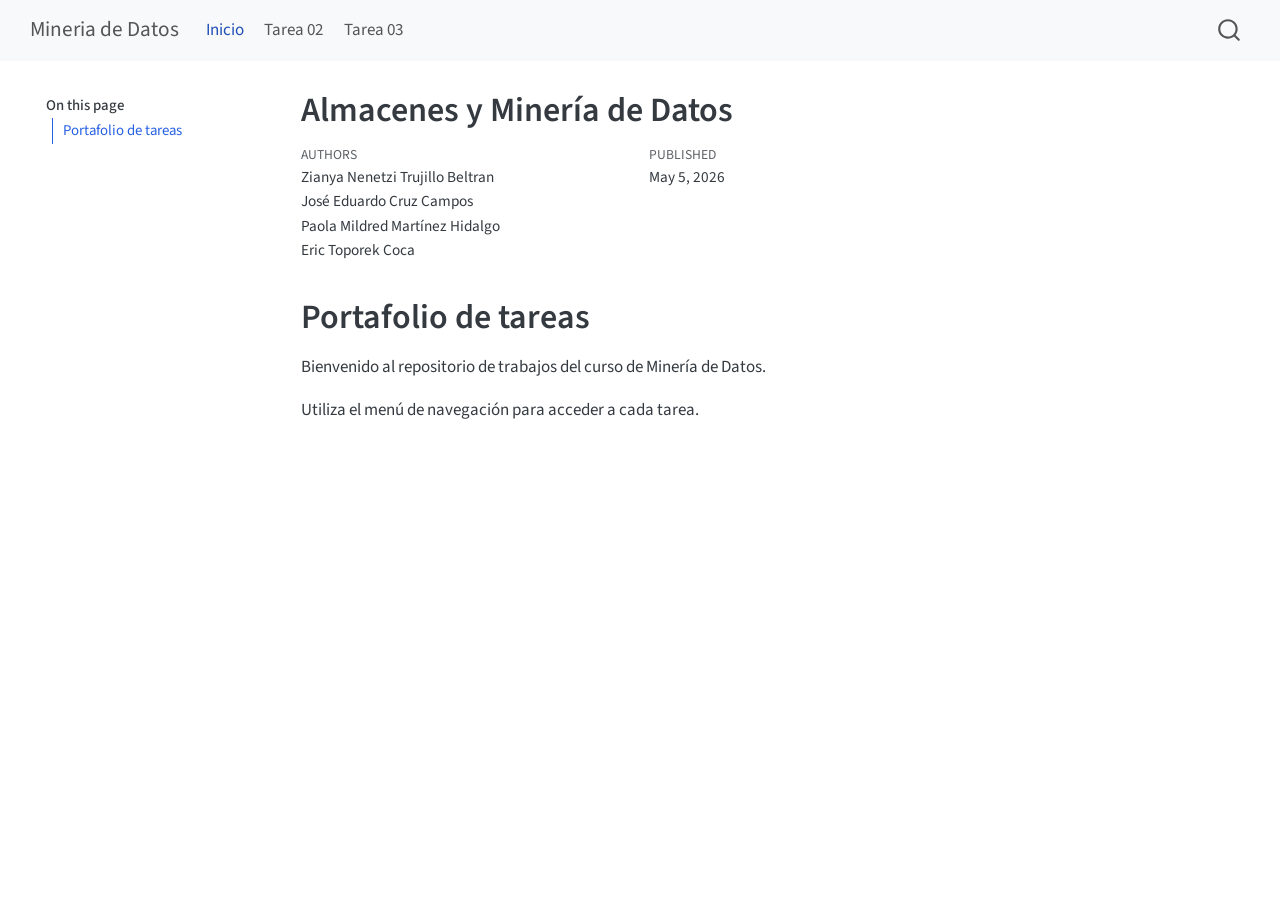
==== commit 024570f2: "tarea03" ====
--- a/index.html
+++ b/index.html
@@ -1,14 +1,18 @@
 <!DOCTYPE html>
-<html xmlns="http://www.w3.org/1999/xhtml" lang="es" xml:lang="es"><head>
+<html xmlns="http://www.w3.org/1999/xhtml" lang="en" xml:lang="en"><head>
 
 <meta charset="utf-8">
-<meta name="generator" content="quarto-1.9.36">
+<meta name="generator" content="quarto-1.9.35">
 
 <meta name="viewport" content="width=device-width, initial-scale=1.0, user-scalable=yes">
 
-<meta name="author" content="Zianya Nenetzi Trujillo Beltran, José Eduardo Cruz Campos , Paola Mildred Martínez Hidalgo, Eric Toporek Coca">
-
-<title>Almacenes y Minería de Datos: Tarea 02</title>
+<meta name="author" content="Zianya Nenetzi Trujillo Beltran">
+<meta name="author" content="José Eduardo Cruz Campos">
+<meta name="author" content="Paola Mildred Martínez Hidalgo">
+<meta name="author" content="Eric Toporek Coca">
+<meta name="dcterms.date" content="2026-05-05">
+
+<title>Almacenes y Minería de Datos – Mineria de Datos</title>
 <style>
 /* Default styles provided by pandoc.
 ** See https://pandoc.org/MANUAL.html#variables-for-html for config info.
@@ -24,41 +28,6 @@
   margin: 0 0.8em 0.2em -1em; /* quarto-specific, see https://github.com/quarto-dev/quarto-cli/issues/4556 */ 
   vertical-align: middle;
 }
-/* CSS for syntax highlighting */
-html { -webkit-text-size-adjust: 100%; }
-pre > code.sourceCode { white-space: pre; position: relative; }
-pre > code.sourceCode > span { display: inline-block; line-height: 1.25; }
-pre > code.sourceCode > span:empty { height: 1.2em; }
-.sourceCode { overflow: visible; }
-code.sourceCode > span { color: inherit; text-decoration: inherit; }
-div.sourceCode { margin: 1em 0; }
-pre.sourceCode { margin: 0; }
-@media screen {
-div.sourceCode { overflow: auto; }
-}
-@media print {
-pre > code.sourceCode { white-space: pre-wrap; }
-pre > code.sourceCode > span { text-indent: -5em; padding-left: 5em; }
-}
-pre.numberSource code
-  { counter-reset: source-line 0; }
-pre.numberSource code > span
-  { position: relative; left: -4em; counter-increment: source-line; }
-pre.numberSource code > span > a:first-child::before
-  { content: counter(source-line);
-    position: relative; left: -1em; text-align: right; vertical-align: baseline;
-    border: none; display: inline-block;
-    -webkit-touch-callout: none; -webkit-user-select: none;
-    -khtml-user-select: none; -moz-user-select: none;
-    -ms-user-select: none; user-select: none;
-    padding: 0 4px; width: 4em;
-  }
-pre.numberSource { margin-left: 3em;  padding-left: 4px; }
-div.sourceCode
-  {   }
-@media screen {
-pre > code.sourceCode > span > a:first-child::before { text-decoration: underline; }
-}
 </style>
 
 
@@ -75,10 +44,10 @@
 <script src="site_libs/quarto-html/tippy.umd.min.js"></script>
 <script src="site_libs/quarto-html/anchor.min.js"></script>
 <link href="site_libs/quarto-html/tippy.css" rel="stylesheet">
-<link href="site_libs/quarto-html/quarto-syntax-highlighting-845c23b38eaddc0f92fda52bfe77a8c8.css" rel="stylesheet" id="quarto-text-highlighting-styles">
+<link href="site_libs/quarto-html/quarto-syntax-highlighting-46f66b053e56abd73bb6e954d61a315b.css" rel="stylesheet" id="quarto-text-highlighting-styles">
 <script src="site_libs/bootstrap/bootstrap.min.js"></script>
 <link href="site_libs/bootstrap/bootstrap-icons.css" rel="stylesheet">
-<link href="site_libs/bootstrap/bootstrap-f074a17c5c81f3eaf5304c7cf5d47595.min.css" rel="stylesheet" append-hash="true" id="quarto-bootstrap" data-mode="light">
+<link href="site_libs/bootstrap/bootstrap-9346f0f317ce86ad72de196d5d03cf6b.min.css" rel="stylesheet" append-hash="true" id="quarto-bootstrap" data-mode="light">
 <script id="quarto-search-options" type="application/json">{
   "location": "navbar",
   "copy-button": false,
@@ -93,22 +62,21 @@
   ],
   "show-item-context": false,
   "language": {
-    "search-no-results-text": "No se han encontrado resultados",
-    "search-matching-documents-text": "documentos encontrados",
-    "search-copy-link-title": "Copiar el enlace en la búsqueda",
-    "search-hide-matches-text": "Ocultar resultados adicionales",
-    "search-more-match-text": "resultado adicional en este documento",
-    "search-more-matches-text": "resultados adicionales en este documento",
-    "search-clear-button-title": "Borrar",
+    "search-no-results-text": "No results",
+    "search-matching-documents-text": "matching documents",
+    "search-copy-link-title": "Copy link to search",
+    "search-hide-matches-text": "Hide additional matches",
+    "search-more-match-text": "more match in this document",
+    "search-more-matches-text": "more matches in this document",
+    "search-clear-button-title": "Clear",
     "search-text-placeholder": "",
-    "search-detached-cancel-button-title": "Cancelar",
-    "search-submit-button-title": "Enviar",
-    "search-label": "Buscar"
+    "search-detached-cancel-button-title": "Cancel",
+    "search-submit-button-title": "Submit",
+    "search-label": "Search"
   }
 }</script>
 
 
-<link rel="stylesheet" href="styles.css">
 </head>
 
 <body class="floating nav-fixed quarto-light">
@@ -117,9 +85,33 @@
   <header id="quarto-header" class="headroom fixed-top">
     <nav class="navbar navbar-expand-lg " data-bs-theme="dark">
       <div class="navbar-container container-fluid">
-        <div class="quarto-navbar-tools tools-end">
+      <div class="navbar-brand-container mx-auto">
+    <a class="navbar-brand" href="./index.html">
+    <span class="navbar-title">Mineria de Datos</span>
+    </a>
+  </div>
+            <div id="quarto-search" class="" title="Search"></div>
+          <button class="navbar-toggler" type="button" data-bs-toggle="collapse" data-bs-target="#navbarCollapse" aria-controls="navbarCollapse" role="menu" aria-expanded="false" aria-label="Toggle navigation" onclick="if (window.quartoToggleHeadroom) { window.quartoToggleHeadroom(); }">
+  <span class="navbar-toggler-icon"></span>
+</button>
+          <div class="collapse navbar-collapse" id="navbarCollapse">
+            <ul class="navbar-nav navbar-nav-scroll me-auto">
+  <li class="nav-item">
+    <a class="nav-link active" href="./index.html" aria-current="page"> 
+<span class="menu-text">Inicio</span></a>
+  </li>  
+  <li class="nav-item">
+    <a class="nav-link" href="./Tarea02.html"> 
+<span class="menu-text">Tarea 02</span></a>
+  </li>  
+  <li class="nav-item">
+    <a class="nav-link" href="./Tarea03.html"> 
+<span class="menu-text">Tarea 03</span></a>
+  </li>  
+</ul>
+          </div> <!-- /navcollapse -->
+            <div class="quarto-navbar-tools">
 </div>
-          <div id="quarto-search" class="" title="Buscar"></div>
       </div> <!-- /container-fluid -->
     </nav>
 </header>
@@ -128,30 +120,10 @@
 <!-- sidebar -->
   <nav id="quarto-sidebar" class="sidebar collapse collapse-horizontal quarto-sidebar-collapse-item sidebar-navigation floating overflow-auto">
     <nav id="TOC" role="doc-toc" class="toc-active">
-    <h2 id="toc-title">En esta página</h2>
+    <h2 id="toc-title">On this page</h2>
    
   <ul class="collapse">
-  <li><a href="#empresa-y-metodología-de-minería-de-datos" id="toc-empresa-y-metodología-de-minería-de-datos" class="nav-link active" data-scroll-target="#empresa-y-metodología-de-minería-de-datos">Empresa y metodología de Minería de Datos</a>
-  <ul class="collapse">
-  <li><a href="#descripción-general-del-dataset" id="toc-descripción-general-del-dataset" class="nav-link" data-scroll-target="#descripción-general-del-dataset">Descripción general del dataset</a></li>
-  </ul></li>
-  <li><a href="#medidas-descriptivas-y-análisis-exploratorio-de-datos-eda" id="toc-medidas-descriptivas-y-análisis-exploratorio-de-datos-eda" class="nav-link" data-scroll-target="#medidas-descriptivas-y-análisis-exploratorio-de-datos-eda">Medidas descriptivas y análisis exploratorio de datos (EDA)</a>
-  <ul class="collapse">
-  <li><a href="#diccionario-de-datos" id="toc-diccionario-de-datos" class="nav-link" data-scroll-target="#diccionario-de-datos">Diccionario de datos</a></li>
-  <li><a href="#aplicación-de-crisp-dm-al-dataset-asignado" id="toc-aplicación-de-crisp-dm-al-dataset-asignado" class="nav-link" data-scroll-target="#aplicación-de-crisp-dm-al-dataset-asignado">Aplicación de CRISP-DM al dataset asignado</a></li>
-  </ul></li>
-  <li><a href="#cálculo-de-medidas-con-visualizaciones-e-interpretación" id="toc-cálculo-de-medidas-con-visualizaciones-e-interpretación" class="nav-link" data-scroll-target="#cálculo-de-medidas-con-visualizaciones-e-interpretación">Cálculo de medidas con visualizaciones e interpretación</a>
-  <ul class="collapse">
-  <li><a href="#medidas-de-localización" id="toc-medidas-de-localización" class="nav-link" data-scroll-target="#medidas-de-localización">Medidas de localización</a></li>
-  <li><a href="#medidas-de-variabilidad" id="toc-medidas-de-variabilidad" class="nav-link" data-scroll-target="#medidas-de-variabilidad">Medidas de variabilidad</a></li>
-  <li><a href="#medidas-de-heterogeneidad" id="toc-medidas-de-heterogeneidad" class="nav-link" data-scroll-target="#medidas-de-heterogeneidad">Medidas de heterogeneidad</a></li>
-  <li><a href="#medidas-de-concentración" id="toc-medidas-de-concentración" class="nav-link" data-scroll-target="#medidas-de-concentración">Medidas de concentración</a></li>
-  </ul></li>
-  <li><a href="#correlación" id="toc-correlación" class="nav-link" data-scroll-target="#correlación">Correlación</a></li>
-  <li><a href="#hallazgos-importantes" id="toc-hallazgos-importantes" class="nav-link" data-scroll-target="#hallazgos-importantes">Hallazgos importantes</a></li>
-  <li><a href="#limitaciones-del-análisis" id="toc-limitaciones-del-análisis" class="nav-link" data-scroll-target="#limitaciones-del-análisis">Limitaciones del análisis</a></li>
-  <li><a href="#decisiones-de-limpieza" id="toc-decisiones-de-limpieza" class="nav-link" data-scroll-target="#decisiones-de-limpieza">Decisiones de limpieza</a></li>
-  <li><a href="#conclusión" id="toc-conclusión" class="nav-link" data-scroll-target="#conclusión">Conclusión</a></li>
+  <li><a href="#portafolio-de-tareas" id="toc-portafolio-de-tareas" class="nav-link active" data-scroll-target="#portafolio-de-tareas">Portafolio de tareas</a></li>
   </ul>
 </nav>
 </nav>
@@ -164,7 +136,7 @@
 
 <header id="title-block-header" class="quarto-title-block default">
 <div class="quarto-title">
-<h1 class="title">Almacenes y Minería de Datos: Tarea 02</h1>
+<h1 class="title">Almacenes y Minería de Datos</h1>
 </div>
 
 
@@ -172,16 +144,19 @@
 <div class="quarto-title-meta">
 
     <div>
-    <div class="quarto-title-meta-heading">Autor/a</div>
+    <div class="quarto-title-meta-heading">Authors</div>
     <div class="quarto-title-meta-contents">
-             <p>Zianya Nenetzi Trujillo Beltran, José Eduardo Cruz Campos , Paola Mildred Martínez Hidalgo, Eric Toporek Coca </p>
+             <p>Zianya Nenetzi Trujillo Beltran </p>
+             <p>José Eduardo Cruz Campos </p>
+             <p>Paola Mildred Martínez Hidalgo </p>
+             <p>Eric Toporek Coca </p>
           </div>
   </div>
     
     <div>
-    <div class="quarto-title-meta-heading">Fecha de publicación</div>
+    <div class="quarto-title-meta-heading">Published</div>
     <div class="quarto-title-meta-contents">
-      <p class="date">19 de marzo de 2026</p>
+      <p class="date">May 5, 2026</p>
     </div>
   </div>
   
@@ -193,1539 +168,39 @@
 </header>
 
 
-<section id="empresa-y-metodología-de-minería-de-datos" class="level1">
-<h1>Empresa y metodología de Minería de Datos</h1>
-<p>Cada integrante del equipo deberá elegir una empresa distinta en la que le gustaría trabajar e investigar qué metodología utiliza para desarrollar proyectos de Minería de Datos.</p>
-<ul>
-<li><strong>Zianya:</strong> BBVA aplica CRISP-DM siguiendo 6 pasos:
-<ol type="1">
-<li>Comprensión del negocio y definición del objetivo</li>
-<li>Comprensión de los datos</li>
-<li>Análisis y preparación de los datos</li>
-<li>Modelado</li>
-<li>Obtención de resultados</li>
-<li>Despliegue<br>
-Fuente: <a href="https://www.bbva.com/es/empresas/como-puede-ayudar-el-data-mining-a-las-empresas/">BBVA</a></li>
-</ol></li>
-<li><strong>José Eduardo:</strong> Amazon utiliza KDD (Knowledge Discovery in Databases) que consta de 5 etapas:
-<ol type="1">
-<li>Selección de datos relevantes</li>
-<li>Preprocesamiento de datos</li>
-<li>Transformación de datos</li>
-<li>Minería de datos</li>
-<li>Interpretación y evaluación<br>
-Fuente: <a href="https://aws.amazon.com/es/what-is/data-mining/">Amazon</a></li>
-</ol></li>
-<li><strong>Mildred:</strong> Microsoft utiliza principalmente TDSP (Team Data Science Process) que consta de 5 etapas:
-<ol type="1">
-<li>Entendimiento del negocio</li>
-<li>Adquisición y comprensión de datos</li>
-<li>Modelado</li>
-<li>Implementación</li>
-<li>Aceptación<br>
-Fuente: <a href="https://learn.microsoft.com/en-us/analysis-services/data-mining/data-mining-ssas?view=asallproducts-allversions">Microsoft</a></li>
-</ol></li>
-<li><strong>Eric:</strong> Capital One, un banco estadounidense, diseña la metodología en función de que esté fuertemente cargada en automatización tanto en procesos de minería de datos como en procesos de machine learning, así como en la gestión de datos, en función de tener modelos que analizan tendencias de mercado y detección de fraudes o riesgos. Cada equipo es propietario de los recursos que utiliza, por lo que se encarga de su gestión y mantenimiento. Los datos siguen el siguiente ciclo de vida:
-<ol type="1">
-<li>Registro de Datos en un repositorio centralizado</li>
-<li>Clasificación de datos</li>
-<li>Ingesta</li>
-<li>Modelado</li>
-<li>Seguridad y Tokenización</li>
-<li>Personalización conforme a cliente</li>
-<li>Despliegue Fuente: <a href="https://www.capitalone.com/tech/cloud/data-management-at-scale/">Capital One</a></li>
-</ol></li>
-</ul>
-<section id="descripción-general-del-dataset" class="level2">
-<h2 class="anchored" data-anchor-id="descripción-general-del-dataset">Descripción general del dataset</h2>
-<p>El dataset RNPDNO-22-08-2023 contiene información oficial sobre personas desaparecidas y no localizadas en México, publicada como dato abierto. Cada fila representa el reporte de una persona desaparecida.</p>
-<ul>
-<li><strong>Número de filas:</strong> 116945</li>
-</ul>
-<div id="40fb93e8" class="cell" data-execution_count="1">
-<details class="code-fold">
-<summary>Código</summary>
-<div class="code-copy-outer-scaffold"><div class="sourceCode cell-code" id="cb1"><pre class="sourceCode python code-with-copy"><code class="sourceCode python"><span id="cb1-1"><a href="#cb1-1" aria-hidden="true" tabindex="-1"></a><span class="im">import</span> numpy <span class="im">as</span> np</span>
-<span id="cb1-2"><a href="#cb1-2" aria-hidden="true" tabindex="-1"></a><span class="im">import</span> pandas <span class="im">as</span> pd</span>
-<span id="cb1-3"><a href="#cb1-3" aria-hidden="true" tabindex="-1"></a><span class="im">import</span> matplotlib.pyplot <span class="im">as</span> plt</span>
-<span id="cb1-4"><a href="#cb1-4" aria-hidden="true" tabindex="-1"></a></span>
-<span id="cb1-5"><a href="#cb1-5" aria-hidden="true" tabindex="-1"></a>dataset <span class="op">=</span> pd.read_csv(<span class="st">"RNPDNO-22-08-2023.csv"</span>, encoding<span class="op">=</span><span class="st">"latin-1"</span>)</span>
-<span id="cb1-6"><a href="#cb1-6" aria-hidden="true" tabindex="-1"></a></span>
-<span id="cb1-7"><a href="#cb1-7" aria-hidden="true" tabindex="-1"></a>df <span class="op">=</span> pd.DataFrame(dataset)</span>
-<span id="cb1-8"><a href="#cb1-8" aria-hidden="true" tabindex="-1"></a>num_files <span class="op">=</span> df.shape[<span class="dv">0</span>] <span class="co">#obtenemos el numero de filas del csv </span></span>
-<span id="cb1-9"><a href="#cb1-9" aria-hidden="true" tabindex="-1"></a></span>
-<span id="cb1-10"><a href="#cb1-10" aria-hidden="true" tabindex="-1"></a><span class="bu">print</span>(<span class="ss">f"Numero de filas: </span><span class="sc">{</span>num_files<span class="sc">}</span><span class="ss">"</span>)</span></code></pre></div><button title="Copiar al portapapeles" class="code-copy-button"><i class="bi"></i></button></div>
-</details>
-<div class="cell-output cell-output-stdout">
-<pre><code>Numero de filas: 116945</code></pre>
-</div>
-</div>
-<ul>
-<li><strong>Número de columnas:</strong> 11</li>
-</ul>
-<div id="81bb454a" class="cell" data-execution_count="2">
-<details class="code-fold">
-<summary>Código</summary>
-<div class="code-copy-outer-scaffold"><div class="sourceCode cell-code" id="cb3"><pre class="sourceCode python code-with-copy"><code class="sourceCode python"><span id="cb3-1"><a href="#cb3-1" aria-hidden="true" tabindex="-1"></a><span class="im">import</span> numpy <span class="im">as</span> np</span>
-<span id="cb3-2"><a href="#cb3-2" aria-hidden="true" tabindex="-1"></a><span class="im">import</span> pandas <span class="im">as</span> pd</span>
-<span id="cb3-3"><a href="#cb3-3" aria-hidden="true" tabindex="-1"></a><span class="im">import</span> matplotlib.pyplot <span class="im">as</span> plt</span>
-<span id="cb3-4"><a href="#cb3-4" aria-hidden="true" tabindex="-1"></a></span>
-<span id="cb3-5"><a href="#cb3-5" aria-hidden="true" tabindex="-1"></a>dataset <span class="op">=</span> pd.read_csv(<span class="st">"RNPDNO-22-08-2023.csv"</span>, encoding<span class="op">=</span><span class="st">"latin-1"</span>)</span>
-<span id="cb3-6"><a href="#cb3-6" aria-hidden="true" tabindex="-1"></a></span>
-<span id="cb3-7"><a href="#cb3-7" aria-hidden="true" tabindex="-1"></a>df <span class="op">=</span> pd.DataFrame(dataset)</span>
-<span id="cb3-8"><a href="#cb3-8" aria-hidden="true" tabindex="-1"></a>num_columns <span class="op">=</span> df.shape[<span class="dv">1</span>] <span class="co">#obtenemos el numero de columnas del csv</span></span>
-<span id="cb3-9"><a href="#cb3-9" aria-hidden="true" tabindex="-1"></a></span>
-<span id="cb3-10"><a href="#cb3-10" aria-hidden="true" tabindex="-1"></a><span class="bu">print</span>(<span class="ss">f"Numero de columnas: </span><span class="sc">{</span>num_columns<span class="sc">}</span><span class="ss">"</span>)</span></code></pre></div><button title="Copiar al portapapeles" class="code-copy-button"><i class="bi"></i></button></div>
-</details>
-<div class="cell-output cell-output-stdout">
-<pre><code>Numero de columnas: 11</code></pre>
-</div>
-</div>
-<ul>
-<li><strong>Periodo de fechas cubierto:</strong> Se cubrió desde el periodo del 01-05-1968 al 20-08-2023</li>
-</ul>
-<div id="474db0c2" class="cell" data-execution_count="3">
-<details class="code-fold">
-<summary>Código</summary>
-<div class="code-copy-outer-scaffold"><div class="sourceCode cell-code" id="cb5"><pre class="sourceCode python code-with-copy"><code class="sourceCode python"><span id="cb5-1"><a href="#cb5-1" aria-hidden="true" tabindex="-1"></a><span class="im">import</span> numpy <span class="im">as</span> np</span>
-<span id="cb5-2"><a href="#cb5-2" aria-hidden="true" tabindex="-1"></a><span class="im">import</span> pandas <span class="im">as</span> pd</span>
-<span id="cb5-3"><a href="#cb5-3" aria-hidden="true" tabindex="-1"></a><span class="im">import</span> matplotlib.pyplot <span class="im">as</span> plt</span>
-<span id="cb5-4"><a href="#cb5-4" aria-hidden="true" tabindex="-1"></a></span>
-<span id="cb5-5"><a href="#cb5-5" aria-hidden="true" tabindex="-1"></a>dataset <span class="op">=</span> pd.read_csv(<span class="st">"RNPDNO-22-08-2023.csv"</span>, encoding<span class="op">=</span><span class="st">"latin-1"</span>)</span>
-<span id="cb5-6"><a href="#cb5-6" aria-hidden="true" tabindex="-1"></a></span>
-<span id="cb5-7"><a href="#cb5-7" aria-hidden="true" tabindex="-1"></a>df <span class="op">=</span> pd.DataFrame(dataset)</span>
-<span id="cb5-8"><a href="#cb5-8" aria-hidden="true" tabindex="-1"></a></span>
-<span id="cb5-9"><a href="#cb5-9" aria-hidden="true" tabindex="-1"></a><span class="co"># eliminamos espacios en blanco de los nombres de las columnas</span></span>
-<span id="cb5-10"><a href="#cb5-10" aria-hidden="true" tabindex="-1"></a>df.columns <span class="op">=</span> df.columns.<span class="bu">str</span>.strip() </span>
-<span id="cb5-11"><a href="#cb5-11" aria-hidden="true" tabindex="-1"></a><span class="co">#metemos a una lista las fechas de desaparicion para despues obtener la fecha minima y maxima.</span></span>
-<span id="cb5-12"><a href="#cb5-12" aria-hidden="true" tabindex="-1"></a>df[<span class="st">"Fecha de desaparición"</span>] <span class="op">=</span> pd.to_datetime( df[<span class="st">"Fecha de desaparición"</span>], <span class="bu">format</span><span class="op">=</span><span class="st">"</span><span class="sc">%d</span><span class="st">/%m/%Y"</span>, errors<span class="op">=</span><span class="st">"coerce"</span> )</span>
-<span id="cb5-13"><a href="#cb5-13" aria-hidden="true" tabindex="-1"></a>fecha_min <span class="op">=</span> df[<span class="st">"Fecha de desaparición"</span>].<span class="bu">min</span>() </span>
-<span id="cb5-14"><a href="#cb5-14" aria-hidden="true" tabindex="-1"></a>fecha_max <span class="op">=</span> df[<span class="st">"Fecha de desaparición"</span>].<span class="bu">max</span>()</span>
-<span id="cb5-15"><a href="#cb5-15" aria-hidden="true" tabindex="-1"></a></span>
-<span id="cb5-16"><a href="#cb5-16" aria-hidden="true" tabindex="-1"></a><span class="bu">print</span>(<span class="st">"Periodo:"</span>, fecha_min, <span class="st">"a"</span>, fecha_max)</span></code></pre></div><button title="Copiar al portapapeles" class="code-copy-button"><i class="bi"></i></button></div>
-</details>
-<div class="cell-output cell-output-stdout">
-<pre><code>Periodo: 1968-05-01 00:00:00 a 2023-08-20 00:00:00</code></pre>
-</div>
-</div>
-<ul>
-<li><strong>Unidad de análisis:</strong> En nuestro dataset, cada fila representa el reporte de una persona desaparecida, obteniendo datos como el ID del reporte (Consecutivo Reportes por Persona), Consecutivo registro (num de veces que se reportó), Nombre de la persona, Apellidos, Edad, Sexo, Nacionalidad, Fecha de desaparición, Entidad de desaparición, Autoridad que reportó.</li>
-</ul>
-<hr>
-</section>
-</section>
-<section id="medidas-descriptivas-y-análisis-exploratorio-de-datos-eda" class="level1">
-<h1>Medidas descriptivas y análisis exploratorio de datos (EDA)</h1>
-<section id="diccionario-de-datos" class="level2">
-<h2 class="anchored" data-anchor-id="diccionario-de-datos">Diccionario de datos</h2>
-<p>Crear una tabla que incluya, para cada columna: - Nombre de la columna - Descripción - Tipo de dato (string, entero, float, fecha/hora, booleano) - Tipo estadístico: - Categórica nominal u ordinal - Numérica discreta o continua</p>
-<div id="fig-tabla-columnas" class="quarto-float quarto-figure quarto-figure-center anchored">
-<figure class="quarto-float quarto-float-fig figure">
-<div aria-describedby="fig-tabla-columnas-caption-0ceaefa1-69ba-4598-a22c-09a6ac19f8ca">
-<img src="images/tabla_de_columnas.png" class="img-fluid figure-img">
-</div>
-<figcaption class="quarto-float-caption-bottom quarto-float-caption quarto-float-fig" id="fig-tabla-columnas-caption-0ceaefa1-69ba-4598-a22c-09a6ac19f8ca">
-Figura&nbsp;1: Tabla de columnas
-</figcaption>
-</figure>
-</div>
-</section>
-<section id="aplicación-de-crisp-dm-al-dataset-asignado" class="level2">
-<h2 class="anchored" data-anchor-id="aplicación-de-crisp-dm-al-dataset-asignado">Aplicación de CRISP-DM al dataset asignado</h2>
-<section id="business-understanding" class="level3">
-<h3 class="anchored" data-anchor-id="business-understanding">Business Understanding</h3>
-<section id="contexto-escenario" class="level4">
-<h4 class="anchored" data-anchor-id="contexto-escenario">Contexto / Escenario</h4>
-<p>México atraviesa una grave crisis de inseguridad con más de 110,965 casos registrados de personas desaparecidas y no localizadas, principalmente vinculadas a problemáticas estructurales como la violencia, el crimen organizado y la impunidad. Este fenómeno presenta características sistemáticas y afecta de manera diferenciada a diversos grupos de la población. El presente análisis se sitúa en un contexto social y analítico, utilizando datos abiertos sobre personas desaparecidas en México. El dataset proporciona información relevante sobre características demográficas (edad, sexo, nacionalidad), así como variables temporales y geográficas (fecha y entidad de desaparición) y las autoridades responsables del reporte. El objetivo de este análisis es identificar estadísticas, tendencias y grupos vulnerables a lo largo del tiempo.</p>
-</section>
-<section id="situación-problemática" class="level4">
-<h4 class="anchored" data-anchor-id="situación-problemática">Situación problemática</h4>
-<p>Las desapariciones ocurren frecuentemente con la intervención directa e indirecta de agentes gubernamentales. Estos actores estatales podrían corresponder a una parte de una red de macro-criminalidad en donde se promueven los fines del crimen organizado. El contexto de impunidad en México ha contribuido a la crisis de desapariciones. La falta de información sobre desapariciones es usada para justificar la falta de rendición de cuentas y justicia. Al mirar estos casos más de cerca, se demuestra que oficiales gubernamentales no investigan las desapariciones de una manera oportuna y efectiva como la ley lo requiere. Esto se puede deber a la dificultad de tal investigación o al miedo a llevarla a cabo en un contexto de crímenes violentos. De forma alternativa, la falta de búsqueda o investigación ha sido usada para encubrir el involucramiento de los mismos agentes estatales. La falta de investigación efectiva y la ausencia de justicia perpetúan el ciclo de violencia y desapariciones, dejando a las víctimas y sus familias sin respuestas ni reparación.</p>
-<p>Fuente: <a href="https://cla.umn.edu/human-rights/desapariciones-en-mexico">Desapariciones en México - University of Minnesota</a></p>
-</section>
-<section id="objetivo-de-análisis" class="level4">
-<h4 class="anchored" data-anchor-id="objetivo-de-análisis">Objetivo de análisis</h4>
-<p>El objetivo de este análisis es entender cómo se comporta el fenómeno de desapariciones en México.</p>
-</section>
-<section id="necesidades-de-información" class="level4">
-<h4 class="anchored" data-anchor-id="necesidades-de-información">Necesidades de información</h4>
-<p>En consecuencia, el problema inicial se puede formular así:</p>
-<ul>
-<li>¿En qué entidades del país ocurren más desapariciones?</li>
-<li>¿Existen patrones regionales o zonas de mayor riesgo?</li>
-<li>¿Qué grupos de edad son más vulnerables?</li>
-<li>¿Hay diferencias por sexo o nacionalidad?</li>
-<li>¿Qué autoridades reportan más casos?</li>
-<li>¿Cómo han evolucionado las desapariciones a lo largo del tiempo?</li>
-</ul>
-</section>
-</section>
-<section id="data-understanding" class="level3">
-<h3 class="anchored" data-anchor-id="data-understanding">Data Understanding</h3>
-<p>A partir del escenario anterior, como equipo analítico se realiza una exploración inicial del dataset, evaluando la calidad de los datos, valores faltantes e inconsistencias, formulando preguntas como las siguientes:</p>
-<section id="sobre-estructura-general-del-dataset" class="level4">
-<h4 class="anchored" data-anchor-id="sobre-estructura-general-del-dataset">Sobre estructura general del dataset</h4>
-<ul>
-<li><p>¿Cuántas filas y columnas tiene el dataset?<br>
-(anteriormente vimos que tiene 116945 filas y 11 columnas)</p></li>
-<li><p>¿Cuantas variables numéricas y categóricas hay?<br>
-(notamos 3 variables numéricas: edad, consecutivo reportes por persona, consecutivo registro; y 8 variables categóricas: nombre, apellido paterno, apellido materno, sexo, nacionalidad, fecha de desaparición, entidad de desaparición, autoridad que reporta)</p></li>
-<li><p>¿Existen registros duplicados, datos eliminados o filas incompletas?</p></li>
-<li><p>¿Hay inconsistencias en los nombres de entidades o instituciones?</p></li>
-</ul>
-</section>
-<section id="sobre-variables-de-entidades-de-desaparición" class="level4">
-<h4 class="anchored" data-anchor-id="sobre-variables-de-entidades-de-desaparición">Sobre variables de entidades de desaparición</h4>
-<ul>
-<li>¿Cuáles son las entidades con más desapariciones?</li>
-<li>¿Cómo se distribuyen las desapariciones a lo largo del tiempo?</li>
-</ul>
-</section>
-<section id="sobre-variables-de-las-instituciones-que-reportan-desapariciones" class="level4">
-<h4 class="anchored" data-anchor-id="sobre-variables-de-las-instituciones-que-reportan-desapariciones">Sobre variables de las instituciones que reportan desapariciones</h4>
-<ul>
-<li>¿Qué autoridades reportan la mayor cantidad de desapariciones?</li>
-<li>¿Existen instituciones con mayor registros inconsistentes o muy pocos reportes?</li>
-</ul>
-</section>
-<section id="sobre-variables-características-de-las-personas-desaparecidas" class="level4">
-<h4 class="anchored" data-anchor-id="sobre-variables-características-de-las-personas-desaparecidas">Sobre variables características de las personas desaparecidas</h4>
-<ul>
-<li>¿Qué grupos de edad son más vulnerables a las desapariciones?</li>
-<li>¿Qué grupos de sexo y nacionalidad presentan más casos de desaparición?</li>
-</ul>
-</section>
-<section id="sobre-la-calidad-de-los-datos" class="level4">
-<h4 class="anchored" data-anchor-id="sobre-la-calidad-de-los-datos">Sobre la calidad de los datos</h4>
-<ul>
-<li>¿Qué porcentaje de datos faltantes hay en cada columna?</li>
-</ul>
-</section>
-</section>
-<section id="data-preparation" class="level3">
-<h3 class="anchored" data-anchor-id="data-preparation">Data Preparation</h3>
-<!-- Se llevan a cabo procesos de limpieza, transformación de datos, tratamiento de valores nulos y generación de variables derivadas.
- -->
-<p>Antes de emplear cualquier técnica de limpieza, necesitamos analizar los datos eliminados, duplicados y vacíos, para contestar las siguientes preguntas:</p>
-<ul>
-<li><strong>¿Cuál es el porcentaje de faltantes de cada columna?</strong></li>
-</ul>
-<div id="6f5efa8c" class="cell" data-execution_count="4">
-<details class="code-fold">
-<summary>Código</summary>
-<div class="code-copy-outer-scaffold"><div class="sourceCode cell-code" id="cb7"><pre class="sourceCode python code-with-copy"><code class="sourceCode python"><span id="cb7-1"><a href="#cb7-1" aria-hidden="true" tabindex="-1"></a><span class="im">import</span> numpy <span class="im">as</span> np</span>
-<span id="cb7-2"><a href="#cb7-2" aria-hidden="true" tabindex="-1"></a><span class="im">import</span> pandas <span class="im">as</span> pd</span>
-<span id="cb7-3"><a href="#cb7-3" aria-hidden="true" tabindex="-1"></a></span>
-<span id="cb7-4"><a href="#cb7-4" aria-hidden="true" tabindex="-1"></a>dataset <span class="op">=</span> pd.read_csv(<span class="st">"RNPDNO-22-08-2023.csv"</span>, encoding<span class="op">=</span><span class="st">"latin-1"</span>)</span>
-<span id="cb7-5"><a href="#cb7-5" aria-hidden="true" tabindex="-1"></a>df <span class="op">=</span> pd.DataFrame(dataset)</span>
-<span id="cb7-6"><a href="#cb7-6" aria-hidden="true" tabindex="-1"></a></span>
-<span id="cb7-7"><a href="#cb7-7" aria-hidden="true" tabindex="-1"></a><span class="co">#limpiamos el dataset, convirtiendo a NaN en un csv copia</span></span>
-<span id="cb7-8"><a href="#cb7-8" aria-hidden="true" tabindex="-1"></a>faltantes <span class="op">=</span> [ <span class="st">""</span>, <span class="st">" "</span>, <span class="st">"NA"</span>, <span class="st">"N/A"</span>, <span class="st">"SE DESCONOCE"</span>, <span class="st">"ELIMINADO 1"</span>, <span class="st">"ELIMINADO 2"</span>, <span class="st">"ELIMINADO 3"</span>, <span class="st">"ELIMINADO 4"</span>, <span class="st">"ELIMINADO 5"</span>, <span class="st">"ELIMINADO 6"</span>, <span class="st">"ELIMINADO 7"</span>, <span class="st">"ELIMINADO 8"</span>, <span class="st">"ELIMINADO 9"</span>, <span class="st">"ELIMINADO 10"</span> , <span class="st">"ELIMINADO 11"</span>]</span>
-<span id="cb7-9"><a href="#cb7-9" aria-hidden="true" tabindex="-1"></a>df_limpio <span class="op">=</span> df.replace(faltantes, np.nan)</span>
-<span id="cb7-10"><a href="#cb7-10" aria-hidden="true" tabindex="-1"></a>df_limpio <span class="op">=</span> df_limpio.replace(<span class="vs">r"ELIMINADO</span><span class="dv">.</span><span class="op">*</span><span class="vs">"</span>, np.nan, regex<span class="op">=</span><span class="va">True</span>)</span>
-<span id="cb7-11"><a href="#cb7-11" aria-hidden="true" tabindex="-1"></a>df_limpio.to_csv(<span class="st">"dataset_limpio.csv"</span>, index<span class="op">=</span><span class="va">False</span>) </span>
-<span id="cb7-12"><a href="#cb7-12" aria-hidden="true" tabindex="-1"></a></span>
-<span id="cb7-13"><a href="#cb7-13" aria-hidden="true" tabindex="-1"></a></span>
-<span id="cb7-14"><a href="#cb7-14" aria-hidden="true" tabindex="-1"></a><span class="co"># Obtenemos el porcentaje de valores faltantes por columna</span></span>
-<span id="cb7-15"><a href="#cb7-15" aria-hidden="true" tabindex="-1"></a>faltantes_abs <span class="op">=</span> df_limpio.isna().<span class="bu">sum</span>() <span class="co">#convertimos valores a T/F, y sumamos por columna para obtener el numero de faltantes</span></span>
-<span id="cb7-16"><a href="#cb7-16" aria-hidden="true" tabindex="-1"></a>porcentaje_col <span class="op">=</span> (df_limpio.isna().<span class="bu">sum</span>() <span class="op">/</span> <span class="bu">len</span>(df_limpio)) <span class="op">*</span> <span class="dv">100</span> <span class="co">#porcentaje de faltantes por columna</span></span>
-<span id="cb7-17"><a href="#cb7-17" aria-hidden="true" tabindex="-1"></a>num_faltantes_col <span class="op">=</span> df_limpio.isna().<span class="bu">sum</span>() <span class="co">#numero de faltantes por columna</span></span>
-<span id="cb7-18"><a href="#cb7-18" aria-hidden="true" tabindex="-1"></a>resumen <span class="op">=</span> pd.DataFrame({</span>
-<span id="cb7-19"><a href="#cb7-19" aria-hidden="true" tabindex="-1"></a>    <span class="st">"Número de faltantes"</span>: num_faltantes_col,</span>
-<span id="cb7-20"><a href="#cb7-20" aria-hidden="true" tabindex="-1"></a>    <span class="st">"Porcentaje "</span>: porcentaje_col.<span class="bu">round</span>(<span class="dv">0</span>).astype(<span class="bu">int</span>).astype(<span class="bu">str</span>) <span class="op">+</span> <span class="st">" %"</span></span>
-<span id="cb7-21"><a href="#cb7-21" aria-hidden="true" tabindex="-1"></a>})</span>
-<span id="cb7-22"><a href="#cb7-22" aria-hidden="true" tabindex="-1"></a><span class="bu">print</span>(resumen.to_string())</span></code></pre></div><button title="Copiar al portapapeles" class="code-copy-button"><i class="bi"></i></button></div>
-</details>
-<div class="cell-output cell-output-stdout">
-<pre><code>                                  Número de faltantes Porcentaje 
-Consecutivo Reportes por Persona                 5980         5 %
-Consecutivo Registro                                0         0 %
-Nombre                                          37465        32 %
-Primer Apellido                                 37487        32 %
-Segundo Apellido                                38908        33 %
-Edad                                            42022        36 %
-Sexo                                            37460        32 %
-Nacionalidad                                    45981        39 %
-Fecha de desaparición                           93542        80 %
-Entidad de desaparición                         38261        33 %
-Autoridad que reportó                           38024        33 %</code></pre>
-</div>
-</div>
-<ul>
-<li><strong>¿Cuál es el porcentaje de valores faltantes en general?</strong></li>
-</ul>
-<div id="ab8d3586" class="cell" data-execution_count="5">
-<details class="code-fold">
-<summary>Código</summary>
-<div class="code-copy-outer-scaffold"><div class="sourceCode cell-code" id="cb9"><pre class="sourceCode python code-with-copy"><code class="sourceCode python"><span id="cb9-1"><a href="#cb9-1" aria-hidden="true" tabindex="-1"></a><span class="im">import</span> numpy <span class="im">as</span> np</span>
-<span id="cb9-2"><a href="#cb9-2" aria-hidden="true" tabindex="-1"></a><span class="im">import</span> pandas <span class="im">as</span> pd</span>
-<span id="cb9-3"><a href="#cb9-3" aria-hidden="true" tabindex="-1"></a></span>
-<span id="cb9-4"><a href="#cb9-4" aria-hidden="true" tabindex="-1"></a>dataset <span class="op">=</span> pd.read_csv(<span class="st">"RNPDNO-22-08-2023.csv"</span>, encoding<span class="op">=</span><span class="st">"latin-1"</span>)</span>
-<span id="cb9-5"><a href="#cb9-5" aria-hidden="true" tabindex="-1"></a>df <span class="op">=</span> pd.DataFrame(dataset)</span>
-<span id="cb9-6"><a href="#cb9-6" aria-hidden="true" tabindex="-1"></a></span>
-<span id="cb9-7"><a href="#cb9-7" aria-hidden="true" tabindex="-1"></a><span class="co">#limpiamos el dataset, convirtiendo a NaN en un csv copia</span></span>
-<span id="cb9-8"><a href="#cb9-8" aria-hidden="true" tabindex="-1"></a>faltantes <span class="op">=</span> [ <span class="st">""</span>, <span class="st">" "</span>, <span class="st">"NA"</span>, <span class="st">"N/A"</span>, <span class="st">"SE DESCONOCE"</span>, <span class="st">"ELIMINADO 1"</span>, <span class="st">"ELIMINADO 2"</span>, <span class="st">"ELIMINADO 3"</span>, <span class="st">"ELIMINADO 4"</span>, <span class="st">"ELIMINADO 5"</span>, <span class="st">"ELIMINADO 6"</span>, <span class="st">"ELIMINADO 7"</span>, <span class="st">"ELIMINADO 8"</span>, <span class="st">"ELIMINADO 9"</span>, <span class="st">"ELIMINADO 10"</span> , <span class="st">"ELIMINADO 11"</span>]</span>
-<span id="cb9-9"><a href="#cb9-9" aria-hidden="true" tabindex="-1"></a>df_limpio <span class="op">=</span> df.replace(faltantes, np.nan)</span>
-<span id="cb9-10"><a href="#cb9-10" aria-hidden="true" tabindex="-1"></a>df_limpio <span class="op">=</span> df_limpio.replace(<span class="vs">r"ELIMINADO</span><span class="dv">.</span><span class="op">*</span><span class="vs">"</span>, np.nan, regex<span class="op">=</span><span class="va">True</span>)</span>
-<span id="cb9-11"><a href="#cb9-11" aria-hidden="true" tabindex="-1"></a>df_limpio.to_csv(<span class="st">"dataset_limpio.csv"</span>, index<span class="op">=</span><span class="va">False</span>) </span>
-<span id="cb9-12"><a href="#cb9-12" aria-hidden="true" tabindex="-1"></a></span>
-<span id="cb9-13"><a href="#cb9-13" aria-hidden="true" tabindex="-1"></a><span class="co"># Obtenemos el porcentaje total de valores faltantes en el dataset</span></span>
-<span id="cb9-14"><a href="#cb9-14" aria-hidden="true" tabindex="-1"></a>total_celdas <span class="op">=</span> df_limpio.shape[<span class="dv">0</span>] <span class="op">*</span> df_limpio.shape[<span class="dv">1</span>]</span>
-<span id="cb9-15"><a href="#cb9-15" aria-hidden="true" tabindex="-1"></a>total_faltantes <span class="op">=</span> df_limpio.isna().<span class="bu">sum</span>().<span class="bu">sum</span>() <span class="co">#sumamos el total de datos faltantes en todo el dataset</span></span>
-<span id="cb9-16"><a href="#cb9-16" aria-hidden="true" tabindex="-1"></a>porcentaje_total <span class="op">=</span> (total_faltantes <span class="op">/</span> total_celdas) <span class="op">*</span> <span class="dv">100</span> <span class="co"># sacamos el porcentaje</span></span>
-<span id="cb9-17"><a href="#cb9-17" aria-hidden="true" tabindex="-1"></a><span class="bu">print</span>(<span class="st">""</span>)</span>
-<span id="cb9-18"><a href="#cb9-18" aria-hidden="true" tabindex="-1"></a><span class="bu">print</span>(<span class="ss">f"Número total de datos faltantes: </span><span class="sc">{</span>total_faltantes<span class="sc">}</span><span class="ss">"</span>)</span>
-<span id="cb9-19"><a href="#cb9-19" aria-hidden="true" tabindex="-1"></a><span class="bu">print</span>(<span class="ss">f"Porcentaje total de datos faltantes: </span><span class="sc">{</span><span class="bu">round</span>(porcentaje_total)<span class="sc">}</span><span class="ss"> %"</span>)</span></code></pre></div><button title="Copiar al portapapeles" class="code-copy-button"><i class="bi"></i></button></div>
-</details>
-<div class="cell-output cell-output-stdout">
-<pre><code>
-Número total de datos faltantes: 415130
-Porcentaje total de datos faltantes: 32 %</code></pre>
-</div>
-</div>
-<ul>
-<li><strong>¿Cuál es el patrón de ausencia?</strong></li>
-</ul>
-<p>Se identifican distintos patrones de ausencia en el dataset. La variable fecha de desaparición tiene el mayor porcentaje de valores faltantes (80%), lo que sugiere un patrón no aleatorio asociado a fallas en el registro. También existen casos con múltiples datos faltantes simultáneamente, especialmente en registros con varias columnas con el valor “ELIMINADO”, indicando ausencia agrupada por fila. Por otra parte variables como edad, sexo y nacionalidad muestran un porcentaje faltante entre 30% y 40% de forma más dispersa, lo que puede apuntar a problemas de captura o diferencias entre fuentes. En conjunto, los datos faltantes responden a factores estructurales y no son completamente aleatorios.</p>
-<ul>
-<li><strong>¿Cuál sería el mecanismo de ausencia más probable?</strong></li>
-</ul>
-<p>En el caso de la variable Fecha de desaparición su porcentaje de valores faltantes (80%) indica un mecanismo de tipo MAR (Missing At Random), ya que su ausencia probablemente depende de factores como la institución que reporta, la entidad o el periodo de registro.</p>
-<p>Por otro lado, los registros que contienen valores como “ELIMINADO” evidencian un mecanismo de tipo MNAR (Missing Not At Random), dado que la ausencia de información puede deberse a procesos intencionales de anonimización o censura.</p>
-<p>Finalmente, variables como edad, sexo y nacionalidad presentan un comportamiento consistente con un mecanismo predominantemente MAR, posiblemente asociado a inconsistencias en la captura de datos o diferencias en la calidad de las fuentes.</p>
-<div class="nota">
-<p><strong>Nota:</strong> La identificación del mecanismo de ausencia es crucial para determinar las estrategias de limpieza y análisis, ya que cada tipo de mecanismo requiere enfoques diferentes para manejar los datos faltantes sin introducir sesgos significativos.</p>
-<ul>
-<li>MCAR: faltan datos al azar</li>
-<li>MAR: faltan datos dependiendo de otra variable</li>
-<li>MNAR: faltan datos porque justo ese dato es problemático</li>
-</ul>
-</div>
-<ul>
-<li><strong>¿Qué decisión se puede tomar respecto a los valores faltantes y por qué?</strong></li>
-</ul>
-<p>No podemos eliminar observaciones incompletas puesto que la mayoría el 80 % de la columna de Fecha de desaparición está incompleta, por lo que perderíamos el 80% de la información total. La imputación simple mediante media, mediana o moda no resulta adecuada para la variable Fecha de desaparición puesto que generaría falsas concentraciones de datos en determinados periodos de tiempo, distorsionando las tendencias reales y comprometiendo la validez del análisis. Por lo que se opta por mantener los valores faltantes remplazándolos como NaN para mantener la integridad de los datos disponibles y evitar sesgos a través de imputaciones incorrectas. Y eliminamos las filas que tienen valores como “ELIMINADO” en todas sus columnas, ya que estas filas no aportan información útil para el análisis y su presencia podría generar ruido o confusión en los resultados. Finalmente, el poco porcentaje de registros con fecha disponible se pueden utilizar para el análisis temporal, permitiendo estudiar tendencias y evolución en el tiempo además de el análisis demográfico, geográfico e institucional que se puede realizar con la mayoría del dataset, maximizando el aprovechamiento de la información disponible.</p>
-<ul>
-<li><strong>¿Cómo podemos encontrar registros duplicados?</strong></li>
-</ul>
-<p>Para encontrar registros duplicados primero necesitamos limpiar el dataset quitando filas que contengan todos sus datos como ELIMINADO y reemplazando los vacíos por NaN, para luego buscar filas que coincidan en las siguientes columnas: nombre, apellido paterno, apellido materno, fecha de desaparición, entidad de desaparición y autoridad que reportó. Estas columnas se consideran relevantes para identificar registros duplicados, ya que una persona puede tener múltiples reportes en diferentes instituciones o momentos, pero si coinciden en estas características clave es probable que se trate del mismo caso registrado varias veces.</p>
-<div id="e276a633" class="cell" data-execution_count="6">
-<details class="code-fold">
-<summary>Código</summary>
-<div class="code-copy-outer-scaffold"><div class="sourceCode cell-code" id="cb11"><pre class="sourceCode python code-with-copy"><code class="sourceCode python"><span id="cb11-1"><a href="#cb11-1" aria-hidden="true" tabindex="-1"></a><span class="im">import</span> pandas <span class="im">as</span> pd</span>
-<span id="cb11-2"><a href="#cb11-2" aria-hidden="true" tabindex="-1"></a><span class="im">import</span> numpy <span class="im">as</span> np</span>
-<span id="cb11-3"><a href="#cb11-3" aria-hidden="true" tabindex="-1"></a></span>
-<span id="cb11-4"><a href="#cb11-4" aria-hidden="true" tabindex="-1"></a><span class="co"># 1. Cargamos dataset </span></span>
-<span id="cb11-5"><a href="#cb11-5" aria-hidden="true" tabindex="-1"></a>dataset <span class="op">=</span> pd.read_csv(<span class="st">"RNPDNO-22-08-2023.csv"</span>, encoding<span class="op">=</span><span class="st">"latin-1"</span>)</span>
-<span id="cb11-6"><a href="#cb11-6" aria-hidden="true" tabindex="-1"></a><span class="bu">print</span>(<span class="st">"Total de registros iniciales:"</span>, <span class="bu">len</span>(dataset))</span>
-<span id="cb11-7"><a href="#cb11-7" aria-hidden="true" tabindex="-1"></a></span>
-<span id="cb11-8"><a href="#cb11-8" aria-hidden="true" tabindex="-1"></a><span class="co"># 2. Reemplazamos vacíos por NaN</span></span>
-<span id="cb11-9"><a href="#cb11-9" aria-hidden="true" tabindex="-1"></a>dataset <span class="op">=</span> dataset.replace(<span class="vs">r'</span><span class="dv">^\s</span><span class="op">*</span><span class="dv">$</span><span class="vs">'</span>, np.nan, regex<span class="op">=</span><span class="va">True</span>)</span>
-<span id="cb11-10"><a href="#cb11-10" aria-hidden="true" tabindex="-1"></a></span>
-<span id="cb11-11"><a href="#cb11-11" aria-hidden="true" tabindex="-1"></a><span class="co"># 3. Reemplazamos "ELIMINADO" por NaN</span></span>
-<span id="cb11-12"><a href="#cb11-12" aria-hidden="true" tabindex="-1"></a>dataset <span class="op">=</span> dataset.replace(to_replace<span class="op">=</span><span class="st">"ELIMINADO.*"</span>, value<span class="op">=</span>np.nan, regex<span class="op">=</span><span class="va">True</span>)</span>
-<span id="cb11-13"><a href="#cb11-13" aria-hidden="true" tabindex="-1"></a></span>
-<span id="cb11-14"><a href="#cb11-14" aria-hidden="true" tabindex="-1"></a><span class="co"># 4. Eliminamos filas donde todas las columnas relevantes son NaN (registros ELIMINADO)</span></span>
-<span id="cb11-15"><a href="#cb11-15" aria-hidden="true" tabindex="-1"></a>columnas_relevantes <span class="op">=</span> [</span>
-<span id="cb11-16"><a href="#cb11-16" aria-hidden="true" tabindex="-1"></a>    <span class="st">"Nombre"</span>, <span class="st">"Primer Apellido"</span>, <span class="st">"Segundo Apellido"</span>,</span>
-<span id="cb11-17"><a href="#cb11-17" aria-hidden="true" tabindex="-1"></a>    <span class="st">"Fecha de desaparición"</span>, <span class="st">"Entidad de desaparición"</span>, <span class="st">"Autoridad que reportó"</span></span>
-<span id="cb11-18"><a href="#cb11-18" aria-hidden="true" tabindex="-1"></a>]</span>
-<span id="cb11-19"><a href="#cb11-19" aria-hidden="true" tabindex="-1"></a>dataset <span class="op">=</span> dataset.dropna(subset<span class="op">=</span>columnas_relevantes, how<span class="op">=</span><span class="st">"all"</span>)</span>
-<span id="cb11-20"><a href="#cb11-20" aria-hidden="true" tabindex="-1"></a></span>
-<span id="cb11-21"><a href="#cb11-21" aria-hidden="true" tabindex="-1"></a><span class="co"># Normalizamos texto</span></span>
-<span id="cb11-22"><a href="#cb11-22" aria-hidden="true" tabindex="-1"></a>cols_texto <span class="op">=</span> [<span class="st">"Sexo"</span>, <span class="st">"Nacionalidad"</span>, <span class="st">"Entidad de desaparición"</span>, <span class="st">"Autoridad que reportó"</span>]</span>
-<span id="cb11-23"><a href="#cb11-23" aria-hidden="true" tabindex="-1"></a></span>
-<span id="cb11-24"><a href="#cb11-24" aria-hidden="true" tabindex="-1"></a><span class="cf">for</span> col <span class="kw">in</span> cols_texto:</span>
-<span id="cb11-25"><a href="#cb11-25" aria-hidden="true" tabindex="-1"></a>    dataset[col] <span class="op">=</span> dataset[col].<span class="bu">str</span>.upper().<span class="bu">str</span>.strip()</span>
-<span id="cb11-26"><a href="#cb11-26" aria-hidden="true" tabindex="-1"></a>    </span>
-<span id="cb11-27"><a href="#cb11-27" aria-hidden="true" tabindex="-1"></a><span class="co"># 6. cambiamos INDETERMINADO como NaN</span></span>
-<span id="cb11-28"><a href="#cb11-28" aria-hidden="true" tabindex="-1"></a>dataset[<span class="st">"Sexo"</span>] <span class="op">=</span> dataset[<span class="st">"Sexo"</span>].replace(<span class="st">"INDETERMINADO"</span>, np.nan)</span>
-<span id="cb11-29"><a href="#cb11-29" aria-hidden="true" tabindex="-1"></a></span>
-<span id="cb11-30"><a href="#cb11-30" aria-hidden="true" tabindex="-1"></a><span class="co"># 5. Convertimos la columna de consecutivo a entero nullable</span></span>
-<span id="cb11-31"><a href="#cb11-31" aria-hidden="true" tabindex="-1"></a>dataset[<span class="st">"Consecutivo Reportes por Persona"</span>] <span class="op">=</span> dataset[<span class="st">"Consecutivo Reportes por Persona"</span>].astype(<span class="st">"Int64"</span>)</span>
-<span id="cb11-32"><a href="#cb11-32" aria-hidden="true" tabindex="-1"></a></span>
-<span id="cb11-33"><a href="#cb11-33" aria-hidden="true" tabindex="-1"></a><span class="co"># 6. Buscamos si hay duplicados </span></span>
-<span id="cb11-34"><a href="#cb11-34" aria-hidden="true" tabindex="-1"></a>duplicados <span class="op">=</span> dataset[dataset.duplicated(</span>
-<span id="cb11-35"><a href="#cb11-35" aria-hidden="true" tabindex="-1"></a>    subset<span class="op">=</span>[</span>
-<span id="cb11-36"><a href="#cb11-36" aria-hidden="true" tabindex="-1"></a>        <span class="st">"Nombre"</span>, <span class="st">"Primer Apellido"</span>, <span class="st">"Segundo Apellido"</span>,</span>
-<span id="cb11-37"><a href="#cb11-37" aria-hidden="true" tabindex="-1"></a>        <span class="st">"Fecha de desaparición"</span>, <span class="st">"Entidad de desaparición"</span>, <span class="st">"Autoridad que reportó"</span></span>
-<span id="cb11-38"><a href="#cb11-38" aria-hidden="true" tabindex="-1"></a>    ],</span>
-<span id="cb11-39"><a href="#cb11-39" aria-hidden="true" tabindex="-1"></a>    keep<span class="op">=</span><span class="va">False</span></span>
-<span id="cb11-40"><a href="#cb11-40" aria-hidden="true" tabindex="-1"></a>)]</span>
-<span id="cb11-41"><a href="#cb11-41" aria-hidden="true" tabindex="-1"></a></span>
-<span id="cb11-42"><a href="#cb11-42" aria-hidden="true" tabindex="-1"></a><span class="co"># print("Ejemplo de registros duplicados:")</span></span>
-<span id="cb11-43"><a href="#cb11-43" aria-hidden="true" tabindex="-1"></a><span class="co"># print(duplicados.head(20))</span></span>
-<span id="cb11-44"><a href="#cb11-44" aria-hidden="true" tabindex="-1"></a><span class="bu">print</span>(<span class="st">"Duplicados encontrados:"</span>, <span class="bu">len</span>(duplicados))</span>
-<span id="cb11-45"><a href="#cb11-45" aria-hidden="true" tabindex="-1"></a></span>
-<span id="cb11-46"><a href="#cb11-46" aria-hidden="true" tabindex="-1"></a><span class="co"># 7. Eliminamos duplicados</span></span>
-<span id="cb11-47"><a href="#cb11-47" aria-hidden="true" tabindex="-1"></a>dataset <span class="op">=</span> dataset.drop_duplicates(</span>
-<span id="cb11-48"><a href="#cb11-48" aria-hidden="true" tabindex="-1"></a>    subset<span class="op">=</span>[</span>
-<span id="cb11-49"><a href="#cb11-49" aria-hidden="true" tabindex="-1"></a>        <span class="st">"Nombre"</span>, <span class="st">"Primer Apellido"</span>, <span class="st">"Segundo Apellido"</span>,</span>
-<span id="cb11-50"><a href="#cb11-50" aria-hidden="true" tabindex="-1"></a>        <span class="st">"Fecha de desaparición"</span>, <span class="st">"Entidad de desaparición"</span>, <span class="st">"Autoridad que reportó"</span></span>
-<span id="cb11-51"><a href="#cb11-51" aria-hidden="true" tabindex="-1"></a>    ],</span>
-<span id="cb11-52"><a href="#cb11-52" aria-hidden="true" tabindex="-1"></a>    keep<span class="op">=</span><span class="st">"first"</span> </span>
-<span id="cb11-53"><a href="#cb11-53" aria-hidden="true" tabindex="-1"></a>)</span>
-<span id="cb11-54"><a href="#cb11-54" aria-hidden="true" tabindex="-1"></a></span>
-<span id="cb11-55"><a href="#cb11-55" aria-hidden="true" tabindex="-1"></a><span class="co"># 8. Confirmamos que ya no hay duplicados</span></span>
-<span id="cb11-56"><a href="#cb11-56" aria-hidden="true" tabindex="-1"></a>duplicados <span class="op">=</span> dataset[dataset.duplicated(</span>
-<span id="cb11-57"><a href="#cb11-57" aria-hidden="true" tabindex="-1"></a>    subset<span class="op">=</span>[</span>
-<span id="cb11-58"><a href="#cb11-58" aria-hidden="true" tabindex="-1"></a>        <span class="st">"Nombre"</span>, <span class="st">"Primer Apellido"</span>, <span class="st">"Segundo Apellido"</span>,</span>
-<span id="cb11-59"><a href="#cb11-59" aria-hidden="true" tabindex="-1"></a>        <span class="st">"Fecha de desaparición"</span>, <span class="st">"Entidad de desaparición"</span>, <span class="st">"Autoridad que reportó"</span></span>
-<span id="cb11-60"><a href="#cb11-60" aria-hidden="true" tabindex="-1"></a>    ],</span>
-<span id="cb11-61"><a href="#cb11-61" aria-hidden="true" tabindex="-1"></a>    keep<span class="op">=</span><span class="va">False</span></span>
-<span id="cb11-62"><a href="#cb11-62" aria-hidden="true" tabindex="-1"></a>)]</span>
-<span id="cb11-63"><a href="#cb11-63" aria-hidden="true" tabindex="-1"></a><span class="bu">print</span>(<span class="st">"Nuevos duplicados encontrados:"</span>, <span class="bu">len</span>(duplicados))</span>
-<span id="cb11-64"><a href="#cb11-64" aria-hidden="true" tabindex="-1"></a></span>
-<span id="cb11-65"><a href="#cb11-65" aria-hidden="true" tabindex="-1"></a><span class="co"># 9. Guardar dataset limpio</span></span>
-<span id="cb11-66"><a href="#cb11-66" aria-hidden="true" tabindex="-1"></a>dataset.to_csv(<span class="st">"dataset_limpio.csv"</span>, index<span class="op">=</span><span class="va">False</span>)</span>
-<span id="cb11-67"><a href="#cb11-67" aria-hidden="true" tabindex="-1"></a><span class="bu">print</span>(<span class="st">"Dataset guardado como dataset_limpio.csv"</span>)</span>
-<span id="cb11-68"><a href="#cb11-68" aria-hidden="true" tabindex="-1"></a><span class="bu">print</span>(<span class="st">"Total de registros finales:"</span>, <span class="bu">len</span>(dataset))</span></code></pre></div><button title="Copiar al portapapeles" class="code-copy-button"><i class="bi"></i></button></div>
-</details>
-<div class="cell-output cell-output-stdout">
-<pre><code>Total de registros iniciales: 116945
-Duplicados encontrados: 385
-Nuevos duplicados encontrados: 0
-Dataset guardado como dataset_limpio.csv
-Total de registros finales: 79285</code></pre>
-</div>
-</div>
-<ul>
-<li><strong>¿Qué acciones se tomaron respecto a los registros duplicados y por qué?</strong></li>
-</ul>
-<p>Eliminamos únicamente los registros que coincidieran en nombre, apellido paterno, materno, fecha de desaparición, Entidad de desaparición y Autoridad que reportó puesto que el nombre y apellido no son suficiente para eliminar registros duplicados pues esa persona puede tener reportes en diferentes instituciones.</p>
-</section>
-<section id="modelling" class="level3">
-<h3 class="anchored" data-anchor-id="modelling">Modelling</h3>
-<p>Se proponen técnicas como clustering y análisis de series de tiempo para el análisis del fenómeno. A continuación, se muestra una implementación inicial de ambos modelos para identificar patrones en la edad y volumen de desapariciones.</p>
-<section id="análisis-de-series-de-tiempo" class="level4">
-<h4 class="anchored" data-anchor-id="análisis-de-series-de-tiempo">1. Análisis de Series de Tiempo</h4>
-<p>Este modelo busca identificar la tendencia temporal del volumen de personas desaparecidas a lo largo de los meses.</p>
-<div id="c0f9e913" class="cell" data-execution_count="7">
-<details class="code-fold">
-<summary>Código</summary>
-<div class="code-copy-outer-scaffold"><div class="sourceCode cell-code" id="cb13"><pre class="sourceCode python code-with-copy"><code class="sourceCode python"><span id="cb13-1"><a href="#cb13-1" aria-hidden="true" tabindex="-1"></a><span class="im">import</span> pandas <span class="im">as</span> pd</span>
-<span id="cb13-2"><a href="#cb13-2" aria-hidden="true" tabindex="-1"></a><span class="im">import</span> matplotlib.pyplot <span class="im">as</span> plt</span>
-<span id="cb13-3"><a href="#cb13-3" aria-hidden="true" tabindex="-1"></a></span>
-<span id="cb13-4"><a href="#cb13-4" aria-hidden="true" tabindex="-1"></a><span class="co"># Asumiendo que df_limpio es nuestro dataframe después del Data Preparation</span></span>
-<span id="cb13-5"><a href="#cb13-5" aria-hidden="true" tabindex="-1"></a><span class="co"># Agrupamos por año y mes usando la fecha de desaparición</span></span>
-<span id="cb13-6"><a href="#cb13-6" aria-hidden="true" tabindex="-1"></a><span class="cf">if</span> <span class="st">"Fecha de desaparición"</span> <span class="kw">in</span> df_limpio.columns:</span>
-<span id="cb13-7"><a href="#cb13-7" aria-hidden="true" tabindex="-1"></a>    df_limpio[<span class="st">"Fecha de desaparición"</span>] <span class="op">=</span> pd.to_datetime(df_limpio[<span class="st">"Fecha de desaparición"</span>], errors<span class="op">=</span><span class="st">"coerce"</span>)</span>
-<span id="cb13-8"><a href="#cb13-8" aria-hidden="true" tabindex="-1"></a>    </span>
-<span id="cb13-9"><a href="#cb13-9" aria-hidden="true" tabindex="-1"></a>    df_ts <span class="op">=</span> df_limpio.dropna(subset<span class="op">=</span>[<span class="st">"Fecha de desaparición"</span>]).copy()</span>
-<span id="cb13-10"><a href="#cb13-10" aria-hidden="true" tabindex="-1"></a>    </span>
-<span id="cb13-11"><a href="#cb13-11" aria-hidden="true" tabindex="-1"></a>    serie_tiempo <span class="op">=</span> df_ts.groupby(df_ts[<span class="st">"Fecha de desaparición"</span>].dt.to_period(<span class="st">"M"</span>)).size().reset_index(name<span class="op">=</span><span class="st">"Total"</span>)</span>
-<span id="cb13-12"><a href="#cb13-12" aria-hidden="true" tabindex="-1"></a>    serie_tiempo[<span class="st">"Fecha de desaparición"</span>] <span class="op">=</span> serie_tiempo[<span class="st">"Fecha de desaparición"</span>].dt.to_timestamp()</span>
-<span id="cb13-13"><a href="#cb13-13" aria-hidden="true" tabindex="-1"></a>    </span>
-<span id="cb13-14"><a href="#cb13-14" aria-hidden="true" tabindex="-1"></a>    plt.figure(figsize<span class="op">=</span>(<span class="dv">12</span>, <span class="dv">6</span>))</span>
-<span id="cb13-15"><a href="#cb13-15" aria-hidden="true" tabindex="-1"></a>    plt.plot(serie_tiempo[<span class="st">"Fecha de desaparición"</span>], serie_tiempo[<span class="st">"Total"</span>], marker<span class="op">=</span><span class="st">''</span>, linestyle<span class="op">=</span><span class="st">'-'</span>, color<span class="op">=</span><span class="st">'b'</span>)</span>
-<span id="cb13-16"><a href="#cb13-16" aria-hidden="true" tabindex="-1"></a>    plt.title(<span class="st">"Tendencia Histórica de Desapariciones (Agrupado por Mes)"</span>)</span>
-<span id="cb13-17"><a href="#cb13-17" aria-hidden="true" tabindex="-1"></a>    plt.xlabel(<span class="st">"Año y Mes"</span>)</span>
-<span id="cb13-18"><a href="#cb13-18" aria-hidden="true" tabindex="-1"></a>    plt.ylabel(<span class="st">"Cantidad de Desapariciones"</span>)</span>
-<span id="cb13-19"><a href="#cb13-19" aria-hidden="true" tabindex="-1"></a>    plt.grid(<span class="va">True</span>)</span>
-<span id="cb13-20"><a href="#cb13-20" aria-hidden="true" tabindex="-1"></a>    plt.show()</span>
-<span id="cb13-21"><a href="#cb13-21" aria-hidden="true" tabindex="-1"></a><span class="cf">else</span>:</span>
-<span id="cb13-22"><a href="#cb13-22" aria-hidden="true" tabindex="-1"></a>    <span class="bu">print</span>(<span class="st">"La columna 'Fecha de desaparición' no está disponible para analizar."</span>)</span>
-<span id="cb13-23"><a href="#cb13-23" aria-hidden="true" tabindex="-1"></a></span>
-<span id="cb13-24"><a href="#cb13-24" aria-hidden="true" tabindex="-1"></a></span>
-<span id="cb13-25"><a href="#cb13-25" aria-hidden="true" tabindex="-1"></a>    plt.figure(figsize<span class="op">=</span>(<span class="dv">5</span>, <span class="dv">5</span>))</span>
-<span id="cb13-26"><a href="#cb13-26" aria-hidden="true" tabindex="-1"></a>    sexo_counts.plot(kind<span class="op">=</span><span class="st">'pie'</span>, autopct<span class="op">=</span><span class="st">'</span><span class="sc">%1.1f%%</span><span class="st">'</span>, colors<span class="op">=</span>[<span class="st">'#3266ad'</span>, <span class="st">'#e05c5c'</span>])</span>
-<span id="cb13-27"><a href="#cb13-27" aria-hidden="true" tabindex="-1"></a>    plt.title(<span class="st">'Proporción por sexo'</span>)</span>
-<span id="cb13-28"><a href="#cb13-28" aria-hidden="true" tabindex="-1"></a>    plt.ylabel(<span class="st">''</span>)</span>
-<span id="cb13-29"><a href="#cb13-29" aria-hidden="true" tabindex="-1"></a>    plt.tight_layout()</span>
-<span id="cb13-30"><a href="#cb13-30" aria-hidden="true" tabindex="-1"></a>    plt.show()     </span></code></pre></div><button title="Copiar al portapapeles" class="code-copy-button"><i class="bi"></i></button></div>
-</details>
-<div class="cell-output cell-output-display">
-<div>
-<figure class="figure">
-<p><img src="index_files/figure-html/cell-8-output-1.png" width="965" height="524" class="figure-img"></p>
-</figure>
-</div>
-</div>
-</div>
-<p>De esta grafica podemos encontrar que el porcentaje de hombres desaparecidos es mayor al de mujeres, sin embargo, el porcentaje de datos faltantes en la columna de sexo es del 30%, por lo que esta información no se puede considerar completamente confiable.</p>
-</section>
-<section id="clustering-k-means" class="level4">
-<h4 class="anchored" data-anchor-id="clustering-k-means">2. Clustering (K-Means)</h4>
-<p>Agruparemos las entidades federativas (estados) con base en dos características numéricas: la <strong>cantidad total de desapariciones</strong> y la <strong>edad promedio</strong> de los desaparecidos.</p>
-<div id="c272da34" class="cell" data-execution_count="8">
-<details class="code-fold">
-<summary>Código</summary>
-<div class="code-copy-outer-scaffold"><div class="sourceCode cell-code" id="cb14"><pre class="sourceCode python code-with-copy"><code class="sourceCode python"><span id="cb14-1"><a href="#cb14-1" aria-hidden="true" tabindex="-1"></a><span class="im">from</span> sklearn.cluster <span class="im">import</span> KMeans</span>
-<span id="cb14-2"><a href="#cb14-2" aria-hidden="true" tabindex="-1"></a><span class="im">from</span> sklearn.preprocessing <span class="im">import</span> StandardScaler</span>
-<span id="cb14-3"><a href="#cb14-3" aria-hidden="true" tabindex="-1"></a><span class="im">import</span> seaborn <span class="im">as</span> sns</span>
-<span id="cb14-4"><a href="#cb14-4" aria-hidden="true" tabindex="-1"></a></span>
-<span id="cb14-5"><a href="#cb14-5" aria-hidden="true" tabindex="-1"></a><span class="cf">if</span> <span class="st">"Entidad de desaparición"</span> <span class="kw">in</span> df_limpio.columns <span class="kw">and</span> <span class="st">"Edad"</span> <span class="kw">in</span> df_limpio.columns:</span>
-<span id="cb14-6"><a href="#cb14-6" aria-hidden="true" tabindex="-1"></a>    df_limpio[<span class="st">"Edad"</span>] <span class="op">=</span> pd.to_numeric(df_limpio[<span class="st">"Edad"</span>], errors<span class="op">=</span><span class="st">"coerce"</span>)</span>
-<span id="cb14-7"><a href="#cb14-7" aria-hidden="true" tabindex="-1"></a>    </span>
-<span id="cb14-8"><a href="#cb14-8" aria-hidden="true" tabindex="-1"></a>    df_cluster <span class="op">=</span> df_limpio.groupby(<span class="st">"Entidad de desaparición"</span>).agg({</span>
-<span id="cb14-9"><a href="#cb14-9" aria-hidden="true" tabindex="-1"></a>        <span class="st">"Edad"</span>: <span class="st">"mean"</span>,</span>
-<span id="cb14-10"><a href="#cb14-10" aria-hidden="true" tabindex="-1"></a>        <span class="st">"Consecutivo Registro"</span>: <span class="st">"count"</span></span>
-<span id="cb14-11"><a href="#cb14-11" aria-hidden="true" tabindex="-1"></a>    }).reset_index()</span>
-<span id="cb14-12"><a href="#cb14-12" aria-hidden="true" tabindex="-1"></a>    </span>
-<span id="cb14-13"><a href="#cb14-13" aria-hidden="true" tabindex="-1"></a>    df_cluster.rename(columns<span class="op">=</span>{<span class="st">"Consecutivo Registro"</span>: <span class="st">"Total_Desapariciones"</span>}, inplace<span class="op">=</span><span class="va">True</span>)</span>
-<span id="cb14-14"><a href="#cb14-14" aria-hidden="true" tabindex="-1"></a>    df_cluster.dropna(inplace<span class="op">=</span><span class="va">True</span>)</span>
-<span id="cb14-15"><a href="#cb14-15" aria-hidden="true" tabindex="-1"></a>    </span>
-<span id="cb14-16"><a href="#cb14-16" aria-hidden="true" tabindex="-1"></a>    scaler <span class="op">=</span> StandardScaler()</span>
-<span id="cb14-17"><a href="#cb14-17" aria-hidden="true" tabindex="-1"></a>    X_scaled <span class="op">=</span> scaler.fit_transform(df_cluster[[<span class="st">"Edad"</span>, <span class="st">"Total_Desapariciones"</span>]])</span>
-<span id="cb14-18"><a href="#cb14-18" aria-hidden="true" tabindex="-1"></a>    </span>
-<span id="cb14-19"><a href="#cb14-19" aria-hidden="true" tabindex="-1"></a>    kmeans <span class="op">=</span> KMeans(n_clusters<span class="op">=</span><span class="dv">4</span>, random_state<span class="op">=</span><span class="dv">42</span>)</span>
-<span id="cb14-20"><a href="#cb14-20" aria-hidden="true" tabindex="-1"></a>    df_cluster[<span class="st">"Cluster"</span>] <span class="op">=</span> kmeans.fit_predict(X_scaled)</span>
-<span id="cb14-21"><a href="#cb14-21" aria-hidden="true" tabindex="-1"></a>    </span>
-<span id="cb14-22"><a href="#cb14-22" aria-hidden="true" tabindex="-1"></a>    <span class="co"># Visualizar los clusters</span></span>
-<span id="cb14-23"><a href="#cb14-23" aria-hidden="true" tabindex="-1"></a>    plt.figure(figsize<span class="op">=</span>(<span class="dv">10</span>, <span class="dv">6</span>))</span>
-<span id="cb14-24"><a href="#cb14-24" aria-hidden="true" tabindex="-1"></a>    sns.scatterplot(data<span class="op">=</span>df_cluster, x<span class="op">=</span><span class="st">"Edad"</span>, y<span class="op">=</span><span class="st">"Total_Desapariciones"</span>, hue<span class="op">=</span><span class="st">"Cluster"</span>, palette<span class="op">=</span><span class="st">"viridis"</span>, s<span class="op">=</span><span class="dv">100</span>)</span>
-<span id="cb14-25"><a href="#cb14-25" aria-hidden="true" tabindex="-1"></a>    </span>
-<span id="cb14-26"><a href="#cb14-26" aria-hidden="true" tabindex="-1"></a>    plt.title(<span class="st">"Clustering de Entidades: Volumen de Desapariciones vs Edad Promedio"</span>)</span>
-<span id="cb14-27"><a href="#cb14-27" aria-hidden="true" tabindex="-1"></a>    plt.xlabel(<span class="st">"Edad Promedio"</span>)</span>
-<span id="cb14-28"><a href="#cb14-28" aria-hidden="true" tabindex="-1"></a>    plt.ylabel(<span class="st">"Total de Desapariciones"</span>)</span>
-<span id="cb14-29"><a href="#cb14-29" aria-hidden="true" tabindex="-1"></a>    </span>
-<span id="cb14-30"><a href="#cb14-30" aria-hidden="true" tabindex="-1"></a>    <span class="cf">for</span> i, txt <span class="kw">in</span> <span class="bu">enumerate</span>(df_cluster[<span class="st">"Entidad de desaparición"</span>]):</span>
-<span id="cb14-31"><a href="#cb14-31" aria-hidden="true" tabindex="-1"></a>        <span class="cf">if</span> df_cluster[<span class="st">"Total_Desapariciones"</span>][i] <span class="op">&gt;</span> df_cluster[<span class="st">"Total_Desapariciones"</span>].quantile(<span class="fl">0.85</span>): <span class="co"># Solo estados con alto volumen</span></span>
-<span id="cb14-32"><a href="#cb14-32" aria-hidden="true" tabindex="-1"></a>            plt.annotate(txt, (df_cluster[<span class="st">"Edad"</span>][i], df_cluster[<span class="st">"Total_Desapariciones"</span>][i]), fontsize<span class="op">=</span><span class="dv">9</span>)</span>
-<span id="cb14-33"><a href="#cb14-33" aria-hidden="true" tabindex="-1"></a>            </span>
-<span id="cb14-34"><a href="#cb14-34" aria-hidden="true" tabindex="-1"></a>    plt.show()</span>
-<span id="cb14-35"><a href="#cb14-35" aria-hidden="true" tabindex="-1"></a><span class="cf">else</span>:</span>
-<span id="cb14-36"><a href="#cb14-36" aria-hidden="true" tabindex="-1"></a>    <span class="bu">print</span>(<span class="st">"Faltan columnas numéricas requeridas para el clustering."</span>)</span></code></pre></div><button title="Copiar al portapapeles" class="code-copy-button"><i class="bi"></i></button></div>
-</details>
-<div class="cell-output cell-output-display">
-<div>
-<figure class="figure">
-<p><img src="index_files/figure-html/cell-9-output-1.png" width="833" height="523" class="figure-img"></p>
-</figure>
-</div>
-</div>
-</div>
-</section>
-<section id="clasificación-con-árboles-de-decisión" class="level4">
-<h4 class="anchored" data-anchor-id="clasificación-con-árboles-de-decisión">3. Clasificación con Árboles de Decisión</h4>
-<p>Este modelo ayuda a identificar reglas que separan a las personas desaparecidas según su sexo, utilizando su Edad y el Estado donde desaparecieron.</p>
-<div id="9765cbc6" class="cell" data-execution_count="9">
-<details class="code-fold">
-<summary>Código</summary>
-<div class="code-copy-outer-scaffold"><div class="sourceCode cell-code" id="cb15"><pre class="sourceCode python code-with-copy"><code class="sourceCode python"><span id="cb15-1"><a href="#cb15-1" aria-hidden="true" tabindex="-1"></a><span class="im">from</span> sklearn.tree <span class="im">import</span> DecisionTreeClassifier, plot_tree</span>
-<span id="cb15-2"><a href="#cb15-2" aria-hidden="true" tabindex="-1"></a><span class="im">from</span> sklearn.preprocessing <span class="im">import</span> LabelEncoder</span>
-<span id="cb15-3"><a href="#cb15-3" aria-hidden="true" tabindex="-1"></a></span>
-<span id="cb15-4"><a href="#cb15-4" aria-hidden="true" tabindex="-1"></a><span class="cf">if</span> <span class="st">"Sexo"</span> <span class="kw">in</span> df_limpio.columns <span class="kw">and</span> <span class="st">"Entidad de desaparición"</span> <span class="kw">in</span> df_limpio.columns <span class="kw">and</span> <span class="st">"Edad"</span> <span class="kw">in</span> df_limpio.columns:</span>
-<span id="cb15-5"><a href="#cb15-5" aria-hidden="true" tabindex="-1"></a>    df_tree <span class="op">=</span> df_limpio.dropna(subset<span class="op">=</span>[<span class="st">"Edad"</span>, <span class="st">"Sexo"</span>, <span class="st">"Entidad de desaparición"</span>]).copy()</span>
-<span id="cb15-6"><a href="#cb15-6" aria-hidden="true" tabindex="-1"></a>    </span>
-<span id="cb15-7"><a href="#cb15-7" aria-hidden="true" tabindex="-1"></a>    df_tree <span class="op">=</span> df_tree[df_tree[<span class="st">"Sexo"</span>].isin([<span class="st">"HOMBRE"</span>, <span class="st">"MUJER"</span>])]</span>
-<span id="cb15-8"><a href="#cb15-8" aria-hidden="true" tabindex="-1"></a>    </span>
-<span id="cb15-9"><a href="#cb15-9" aria-hidden="true" tabindex="-1"></a>    le_sexo <span class="op">=</span> LabelEncoder()</span>
-<span id="cb15-10"><a href="#cb15-10" aria-hidden="true" tabindex="-1"></a>    df_tree[<span class="st">"Sexo_encoded"</span>] <span class="op">=</span> le_sexo.fit_transform(df_tree[<span class="st">"Sexo"</span>])</span>
-<span id="cb15-11"><a href="#cb15-11" aria-hidden="true" tabindex="-1"></a>    </span>
-<span id="cb15-12"><a href="#cb15-12" aria-hidden="true" tabindex="-1"></a>    le_entidad <span class="op">=</span> LabelEncoder()</span>
-<span id="cb15-13"><a href="#cb15-13" aria-hidden="true" tabindex="-1"></a>    df_tree[<span class="st">"Entidad_encoded"</span>] <span class="op">=</span> le_entidad.fit_transform(df_tree[<span class="st">"Entidad de desaparición"</span>])</span>
-<span id="cb15-14"><a href="#cb15-14" aria-hidden="true" tabindex="-1"></a>    </span>
-<span id="cb15-15"><a href="#cb15-15" aria-hidden="true" tabindex="-1"></a>    X <span class="op">=</span> df_tree[[<span class="st">"Edad"</span>, <span class="st">"Entidad_encoded"</span>]]</span>
-<span id="cb15-16"><a href="#cb15-16" aria-hidden="true" tabindex="-1"></a>    y <span class="op">=</span> df_tree[<span class="st">"Sexo_encoded"</span>]</span>
-<span id="cb15-17"><a href="#cb15-17" aria-hidden="true" tabindex="-1"></a>    </span>
-<span id="cb15-18"><a href="#cb15-18" aria-hidden="true" tabindex="-1"></a>    clf <span class="op">=</span> DecisionTreeClassifier(max_depth<span class="op">=</span><span class="dv">3</span>, random_state<span class="op">=</span><span class="dv">42</span>, class_weight<span class="op">=</span><span class="st">"balanced"</span>)</span>
-<span id="cb15-19"><a href="#cb15-19" aria-hidden="true" tabindex="-1"></a>    clf.fit(X, y)</span>
-<span id="cb15-20"><a href="#cb15-20" aria-hidden="true" tabindex="-1"></a>    </span>
-<span id="cb15-21"><a href="#cb15-21" aria-hidden="true" tabindex="-1"></a>    plt.figure(figsize<span class="op">=</span>(<span class="dv">16</span>, <span class="dv">8</span>))</span>
-<span id="cb15-22"><a href="#cb15-22" aria-hidden="true" tabindex="-1"></a>    plot_tree(clf, </span>
-<span id="cb15-23"><a href="#cb15-23" aria-hidden="true" tabindex="-1"></a>              feature_names<span class="op">=</span>[<span class="st">"Edad"</span>, <span class="st">"Entidad (Codificada)"</span>], </span>
-<span id="cb15-24"><a href="#cb15-24" aria-hidden="true" tabindex="-1"></a>              class_names<span class="op">=</span>le_sexo.classes_, </span>
-<span id="cb15-25"><a href="#cb15-25" aria-hidden="true" tabindex="-1"></a>              filled<span class="op">=</span><span class="va">True</span>, </span>
-<span id="cb15-26"><a href="#cb15-26" aria-hidden="true" tabindex="-1"></a>              rounded<span class="op">=</span><span class="va">True</span>, </span>
-<span id="cb15-27"><a href="#cb15-27" aria-hidden="true" tabindex="-1"></a>              fontsize<span class="op">=</span><span class="dv">10</span>,</span>
-<span id="cb15-28"><a href="#cb15-28" aria-hidden="true" tabindex="-1"></a>              proportion<span class="op">=</span><span class="va">True</span>) <span class="co"># Mostrar en proporciones para mayor legibilidad</span></span>
-<span id="cb15-29"><a href="#cb15-29" aria-hidden="true" tabindex="-1"></a>    plt.title(<span class="st">"Árbol de Decisión: Reglas del perfil de Desaparición por Sexo"</span>)</span>
-<span id="cb15-30"><a href="#cb15-30" aria-hidden="true" tabindex="-1"></a>    plt.show()</span>
-<span id="cb15-31"><a href="#cb15-31" aria-hidden="true" tabindex="-1"></a><span class="cf">else</span>:</span>
-<span id="cb15-32"><a href="#cb15-32" aria-hidden="true" tabindex="-1"></a>    <span class="bu">print</span>(<span class="st">"Faltan columnas necesarias para ejecutar el Árbol de Decisión."</span>)</span></code></pre></div><button title="Copiar al portapapeles" class="code-copy-button"><i class="bi"></i></button></div>
-</details>
-<div class="cell-output cell-output-display">
-<div>
-<figure class="figure">
-<p><img src="index_files/figure-html/cell-10-output-1.png" width="1212" height="634" class="figure-img"></p>
-</figure>
-</div>
-</div>
-</div>
-</section>
-<section id="predicción-de-nacionalidad-random-forest" class="level4">
-<h4 class="anchored" data-anchor-id="predicción-de-nacionalidad-random-forest">4. Predicción de Nacionalidad (Random Forest)</h4>
-<p>Este modelo evalúa la importancia de variables demográficas y geográficas para predecir si una persona reportada es de origen extranjero o mexicano, ayudando a detectar patrones de migración vulnerada.</p>
-<div id="563e2464" class="cell" data-execution_count="10">
-<details class="code-fold">
-<summary>Código</summary>
-<div class="code-copy-outer-scaffold"><div class="sourceCode cell-code" id="cb16"><pre class="sourceCode python code-with-copy"><code class="sourceCode python"><span id="cb16-1"><a href="#cb16-1" aria-hidden="true" tabindex="-1"></a><span class="im">from</span> sklearn.ensemble <span class="im">import</span> RandomForestClassifier</span>
-<span id="cb16-2"><a href="#cb16-2" aria-hidden="true" tabindex="-1"></a><span class="im">import</span> numpy <span class="im">as</span> np</span>
-<span id="cb16-3"><a href="#cb16-3" aria-hidden="true" tabindex="-1"></a></span>
-<span id="cb16-4"><a href="#cb16-4" aria-hidden="true" tabindex="-1"></a><span class="cf">if</span> <span class="st">"Nacionalidad"</span> <span class="kw">in</span> df_limpio.columns <span class="kw">and</span> <span class="st">"Entidad de desaparición"</span> <span class="kw">in</span> df_limpio.columns:</span>
-<span id="cb16-5"><a href="#cb16-5" aria-hidden="true" tabindex="-1"></a>    df_rf <span class="op">=</span> df_limpio.dropna(subset<span class="op">=</span>[<span class="st">"Edad"</span>, <span class="st">"Sexo"</span>, <span class="st">"Entidad de desaparición"</span>, <span class="st">"Nacionalidad"</span>]).copy()</span>
-<span id="cb16-6"><a href="#cb16-6" aria-hidden="true" tabindex="-1"></a>    </span>
-<span id="cb16-7"><a href="#cb16-7" aria-hidden="true" tabindex="-1"></a>    <span class="co"># Binarizamos Nacionalidad: 0 = Mexicana, 1 = Extranjera/Otra</span></span>
-<span id="cb16-8"><a href="#cb16-8" aria-hidden="true" tabindex="-1"></a>    es_mexicano <span class="op">=</span> df_rf[<span class="st">"Nacionalidad"</span>].<span class="bu">str</span>.contains(<span class="st">"MEXICAN"</span>, case<span class="op">=</span><span class="va">False</span>, na<span class="op">=</span><span class="va">False</span>)</span>
-<span id="cb16-9"><a href="#cb16-9" aria-hidden="true" tabindex="-1"></a>    df_rf[<span class="st">"Es_Extranjero"</span>] <span class="op">=</span> np.where(es_mexicano, <span class="dv">0</span>, <span class="dv">1</span>)</span>
-<span id="cb16-10"><a href="#cb16-10" aria-hidden="true" tabindex="-1"></a>    </span>
-<span id="cb16-11"><a href="#cb16-11" aria-hidden="true" tabindex="-1"></a>    df_rf <span class="op">=</span> df_rf[df_rf[<span class="st">"Sexo"</span>].isin([<span class="st">"HOMBRE"</span>, <span class="st">"MUJER"</span>])]</span>
-<span id="cb16-12"><a href="#cb16-12" aria-hidden="true" tabindex="-1"></a>    </span>
-<span id="cb16-13"><a href="#cb16-13" aria-hidden="true" tabindex="-1"></a>    le_sexo <span class="op">=</span> LabelEncoder()</span>
-<span id="cb16-14"><a href="#cb16-14" aria-hidden="true" tabindex="-1"></a>    df_rf[<span class="st">"Sexo_encoded"</span>] <span class="op">=</span> le_sexo.fit_transform(df_rf[<span class="st">"Sexo"</span>])</span>
-<span id="cb16-15"><a href="#cb16-15" aria-hidden="true" tabindex="-1"></a>    </span>
-<span id="cb16-16"><a href="#cb16-16" aria-hidden="true" tabindex="-1"></a>    le_entidad <span class="op">=</span> LabelEncoder()</span>
-<span id="cb16-17"><a href="#cb16-17" aria-hidden="true" tabindex="-1"></a>    df_rf[<span class="st">"Entidad_encoded"</span>] <span class="op">=</span> le_entidad.fit_transform(df_rf[<span class="st">"Entidad de desaparición"</span>])</span>
-<span id="cb16-18"><a href="#cb16-18" aria-hidden="true" tabindex="-1"></a>    </span>
-<span id="cb16-19"><a href="#cb16-19" aria-hidden="true" tabindex="-1"></a>    X <span class="op">=</span> df_rf[[<span class="st">"Edad"</span>, <span class="st">"Sexo_encoded"</span>, <span class="st">"Entidad_encoded"</span>]]</span>
-<span id="cb16-20"><a href="#cb16-20" aria-hidden="true" tabindex="-1"></a>    y <span class="op">=</span> df_rf[<span class="st">"Es_Extranjero"</span>]</span>
-<span id="cb16-21"><a href="#cb16-21" aria-hidden="true" tabindex="-1"></a>    </span>
-<span id="cb16-22"><a href="#cb16-22" aria-hidden="true" tabindex="-1"></a>    <span class="co"># Entrenamiento de Bosque Aleatorio balanceado para manejar grupos minoritarios (extranjeros)</span></span>
-<span id="cb16-23"><a href="#cb16-23" aria-hidden="true" tabindex="-1"></a>    rf <span class="op">=</span> RandomForestClassifier(n_estimators<span class="op">=</span><span class="dv">50</span>, max_depth<span class="op">=</span><span class="dv">5</span>, class_weight<span class="op">=</span><span class="st">"balanced"</span>, random_state<span class="op">=</span><span class="dv">42</span>)</span>
-<span id="cb16-24"><a href="#cb16-24" aria-hidden="true" tabindex="-1"></a>    rf.fit(X, y)</span>
-<span id="cb16-25"><a href="#cb16-25" aria-hidden="true" tabindex="-1"></a>    </span>
-<span id="cb16-26"><a href="#cb16-26" aria-hidden="true" tabindex="-1"></a>    <span class="co"># Obtenemos la importancia de cada variable (cuál predice mejor el origen)</span></span>
-<span id="cb16-27"><a href="#cb16-27" aria-hidden="true" tabindex="-1"></a>    importances <span class="op">=</span> rf.feature_importances_</span>
-<span id="cb16-28"><a href="#cb16-28" aria-hidden="true" tabindex="-1"></a>    features <span class="op">=</span> [<span class="st">"Edad"</span>, <span class="st">"Sexo"</span>, <span class="st">"Entidad"</span>]</span>
-<span id="cb16-29"><a href="#cb16-29" aria-hidden="true" tabindex="-1"></a>    </span>
-<span id="cb16-30"><a href="#cb16-30" aria-hidden="true" tabindex="-1"></a>    plt.figure(figsize<span class="op">=</span>(<span class="dv">8</span>, <span class="dv">5</span>))</span>
-<span id="cb16-31"><a href="#cb16-31" aria-hidden="true" tabindex="-1"></a>    plt.barh(features, importances, color<span class="op">=</span><span class="st">'teal'</span>)</span>
-<span id="cb16-32"><a href="#cb16-32" aria-hidden="true" tabindex="-1"></a>    plt.title(<span class="st">"Importancia de Factores para Predecir Población Extranjera"</span>)</span>
-<span id="cb16-33"><a href="#cb16-33" aria-hidden="true" tabindex="-1"></a>    plt.xlabel(<span class="st">"Nivel de Importancia (Importancia de Gini)"</span>)</span>
-<span id="cb16-34"><a href="#cb16-34" aria-hidden="true" tabindex="-1"></a>    plt.show()</span>
-<span id="cb16-35"><a href="#cb16-35" aria-hidden="true" tabindex="-1"></a><span class="cf">else</span>:</span>
-<span id="cb16-36"><a href="#cb16-36" aria-hidden="true" tabindex="-1"></a>    <span class="bu">print</span>(<span class="st">"Faltan columnas necesarias para el modelo de Nacionalidad."</span>)</span></code></pre></div><button title="Copiar al portapapeles" class="code-copy-button"><i class="bi"></i></button></div>
-</details>
-<div class="cell-output cell-output-display">
-<div>
-<figure class="figure">
-<p><img src="index_files/figure-html/cell-11-output-1.png" width="674" height="450" class="figure-img"></p>
-</figure>
-</div>
-</div>
-</div>
-</section>
-</section>
-<section id="evaluation" class="level3">
-<h3 class="anchored" data-anchor-id="evaluation">Evaluation</h3>
-<p>Con base en la implementación de los modelos y el EDA previo, se establecen las siguientes conclusiones y observaciones para el cumplimiento de los <strong>Objetivos del Negocio</strong>:</p>
-<ol type="1">
-<li><strong>Cumplimiento de las Necesidades de Información:</strong>
-<ul>
-<li>Los diversos modelos (Clustering, Árboles) consiguieron responder activamente “qué entidades corren mayor riesgo” y “cuáles grupos son vulnerables (edad y género)”. Las reglas visuales del árbol de decisión ayudan a los tomadores de decisiones a entender demográficamente los riesgos.</li>
-</ul></li>
-<li><strong>Limitaciones por la Calidad de los Datos:</strong>
-<ul>
-<li><strong>Series de Tiempo y Fechas:</strong> El análisis temporal, aunque permite observar picos institucionales de reportes, se encuentra profundamente sesgado. El haber documentado un 80% de datos faltantes bajo un comportamiento <code>MAR</code> u ocultamiento <code>MNAR</code> indica que los valles en la gráfica de tiempo pueden no representar baja criminalidad, sino ineficiencia burocrática temporal o épocas de no-registro de las autoridades.</li>
-</ul></li>
-<li><strong>Confiabilidad Técnica y Sesgos de Clase:</strong>
-<ul>
-<li><strong>Random Forest (Nacionalidad):</strong> El intento de predecir población extranjera devela un fuerte desequilibrio estructural (imbalance de clases). La evaluación de un modelo sobre estos datos no se puede confiar únicamente en su “Precisión” (Accuracy), ya que el ~98% de personas siempre serán de origen mexicano en los registros. Sin embargo, permite evaluar mediante Importancia de Variables (Feature Importances) que factores como la geografía son sumamente determinantes para extranjeros vulnerados durante flujos migratorios.</li>
-</ul></li>
-</ol>
-<p>En conjunto, el modelado extrajo valor real de los datos disponibles, no obstante, las fallas institucionales en la captura de registros dictan que estas conclusiones representan únicamente los crímenes efectivamente “reconocidos” y capturados, más no el volumen real no reportado, y se deben presentar bajo este contexto ético.</p>
-</section>
-<section id="deployment" class="level3">
-<h3 class="anchored" data-anchor-id="deployment">Deployment</h3>
-<p>El despliegue (<em>Deployment</em>) de este proyecto de Minería de Datos no concluye en la implementación de un software predictivo automatizado tradicional, sino en la <strong>disponibilidad de inteligencia analítica y de datos limpios</strong> para tomadores de decisiones, investigadores y ONGs.</p>
-<p>Las acciones de despliegue para este análisis consisten en:</p>
-<ol type="1">
-<li><strong>Reporte Técnico y Reproducibilidad:</strong> Integración de todo el flujo de trabajo (desde la carga de datos hasta la Evaluación) en este documento dinámico (<code>.qmd</code>). Al compilarse, despliega un reporte HTML o PDF con código reproducible.</li>
-<li><strong>Suministro del Pipeline de Datos (Data Asset):</strong> Exportación y publicación del conjunto de datos ya depurado (<code>dataset_limpio.csv</code>), garantizando que equipos externos puedan montar sus propios algoritmos sobre una base con formatos homologados (fechas numéricas, strings estandarizados y nulos declarados bajo la metodología MAR/MNAR).</li>
-<li><strong>Despliegue de Reglas de Decisión (Insights):</strong> Las reglas extraídas en la fase de modelaje (el Árbol de Decisión y la segmentación de K-Means) pueden ser desplegadas como <em>alertas paramétricas</em> en sistemas de información del gobierno. Por ejemplo, al recibirse un nuevo reporte en la Fiscalía, el sistema puede alertar automáticamente sobre un riesgo agudo si la persona ingresada cruza los umbrales de alta vulnerabilidad detectados por nuestros modelos demográficos.</li>
-</ol>
-<hr>
-</section>
-</section>
-</section>
-<section id="cálculo-de-medidas-con-visualizaciones-e-interpretación" class="level1">
-<h1>Cálculo de medidas con visualizaciones e interpretación</h1>
-<!--Calcular las medidas vistas en clase, acompañarlas con su respectiva gráfica e incluir una
-interpretación breve, formal y contextualizada en el caso del dataset de personas desaparecidas asignado al equipo.-->
-<p>Se clasificaron las variables del dataset en cuantitativas y cualitativas con el fin de determinar las medidas y visualizaciones adecuadas, consultar la <a href="#fig-tabla-columnas" class="quarto-xref">Figura&nbsp;1</a>.</p>
-<ul>
-<li><strong>Cualitativas</strong>
-<ul>
-<li><em>Nominales:</em> sexo, nacionalidad, entidad, autoridad que reportó</li>
-<li><em>Ordinales:</em> no tenemos.</li>
-</ul></li>
-<li><strong>Cuantitativas</strong>
-<ul>
-<li><em>Discretas:</em> consecutivo registro, edad</li>
-<li><em>Continuas:</em> no tenemos</li>
-</ul></li>
-</ul>
-<div class="nota">
-<p><strong>Nota:</strong> La variable fecha de desaparición se clasifica como una variable temporal, ya que representa un punto específico en el tiempo y no una cantidad medible.</p>
-<p>Sin embargo, esta variable puede transformarse en nuevas variables derivadas, como año y mes, las cuales permiten realizar análisis cuantitativos y categóricos. Por ejemplo, el mes puede utilizarse como variable categórica ordinal para identificar patrones estacionales en las desapariciones.</p>
-</div>
-<div class="nota">
-<p><strong>Nota:</strong> Las variables nombre, primer apellido, segundo apellido y consecutivo de reportes por persona (ID) fueron clasificadas como variables identificadoras.</p>
-<p>Estas variables no fueron consideradas en el análisis estadístico, ya que su función es únicamente distinguir registros individuales.</p>
-<p>Asimismo, no son susceptibles de análisis mediante medidas estadísticas ni aportan valor en la generación de visualizaciones, debido a que no permiten identificar patrones, tendencias o relaciones significativas dentro del dataset.</p>
-</div>
-<section id="medidas-de-localización" class="level2">
-<h2 class="anchored" data-anchor-id="medidas-de-localización">Medidas de localización</h2>
-<p>Para el análisis de las medidas de localización se utilizó la variable edad, calculando la media, mediana y moda. A partir del histograma, se observa que la edad con mayor frecuencia de desaparición es de 18 años (moda), lo cual sugiere una concentración preocupante en la población adolescente.</p>
-<p>Asimismo, la mediana (29) es menor que la media (32), lo que indica que la distribución presenta un sesgo hacia la derecha. Esto implica que existen algunos casos de mayor edad que elevan el promedio.</p>
-<p>Por otro lado, los percentiles permiten comprender mejor la distribución de la variable. Por ejemplo, el percentil 90 indica que el 90% de las personas desaparecidas tiene una edad menor o igual a 52 años. Estas medidas son útiles para identificar valores extremos y analizar la dispersión de los datos.</p>
-<div id="9b9ec4a5" class="cell" data-execution_count="11">
-<details class="code-fold">
-<summary>Código</summary>
-<div class="code-copy-outer-scaffold"><div class="sourceCode cell-code" id="cb17"><pre class="sourceCode python code-with-copy"><code class="sourceCode python"><span id="cb17-1"><a href="#cb17-1" aria-hidden="true" tabindex="-1"></a><span class="im">import</span> pandas <span class="im">as</span> pd</span>
-<span id="cb17-2"><a href="#cb17-2" aria-hidden="true" tabindex="-1"></a><span class="im">import</span> numpy <span class="im">as</span> np</span>
-<span id="cb17-3"><a href="#cb17-3" aria-hidden="true" tabindex="-1"></a><span class="im">import</span> matplotlib.pyplot <span class="im">as</span> plt</span>
-<span id="cb17-4"><a href="#cb17-4" aria-hidden="true" tabindex="-1"></a></span>
-<span id="cb17-5"><a href="#cb17-5" aria-hidden="true" tabindex="-1"></a><span class="co"># Cargar dataset limpio</span></span>
-<span id="cb17-6"><a href="#cb17-6" aria-hidden="true" tabindex="-1"></a>df <span class="op">=</span> pd.read_csv(<span class="st">'dataset_limpio.csv'</span>, encoding<span class="op">=</span><span class="st">'latin1'</span>)</span>
-<span id="cb17-7"><a href="#cb17-7" aria-hidden="true" tabindex="-1"></a>df[<span class="st">'Edad'</span>] <span class="op">=</span> pd.to_numeric(df[<span class="st">'Edad'</span>], errors<span class="op">=</span><span class="st">'coerce'</span>)</span>
-<span id="cb17-8"><a href="#cb17-8" aria-hidden="true" tabindex="-1"></a>edad <span class="op">=</span> df[<span class="st">'Edad'</span>].dropna().values</span>
-<span id="cb17-9"><a href="#cb17-9" aria-hidden="true" tabindex="-1"></a></span>
-<span id="cb17-10"><a href="#cb17-10" aria-hidden="true" tabindex="-1"></a><span class="co"># Medidas de localización </span></span>
-<span id="cb17-11"><a href="#cb17-11" aria-hidden="true" tabindex="-1"></a>mean   <span class="op">=</span> edad.mean()</span>
-<span id="cb17-12"><a href="#cb17-12" aria-hidden="true" tabindex="-1"></a>median <span class="op">=</span> np.median(edad)</span>
-<span id="cb17-13"><a href="#cb17-13" aria-hidden="true" tabindex="-1"></a></span>
-<span id="cb17-14"><a href="#cb17-14" aria-hidden="true" tabindex="-1"></a><span class="co"># Moda aproximada: centro del bin con mayor frecuencia</span></span>
-<span id="cb17-15"><a href="#cb17-15" aria-hidden="true" tabindex="-1"></a>bins <span class="op">=</span> <span class="dv">50</span></span>
-<span id="cb17-16"><a href="#cb17-16" aria-hidden="true" tabindex="-1"></a>counts, bin_edges <span class="op">=</span> np.histogram(edad, bins<span class="op">=</span>bins)</span>
-<span id="cb17-17"><a href="#cb17-17" aria-hidden="true" tabindex="-1"></a>max_bin_idx <span class="op">=</span> np.argmax(counts)</span>
-<span id="cb17-18"><a href="#cb17-18" aria-hidden="true" tabindex="-1"></a>mode_approx <span class="op">=</span> <span class="fl">0.5</span> <span class="op">*</span> (bin_edges[max_bin_idx] <span class="op">+</span> bin_edges[max_bin_idx <span class="op">+</span> <span class="dv">1</span>])</span>
-<span id="cb17-19"><a href="#cb17-19" aria-hidden="true" tabindex="-1"></a></span>
-<span id="cb17-20"><a href="#cb17-20" aria-hidden="true" tabindex="-1"></a><span class="bu">print</span>(<span class="ss">f"Media            = </span><span class="sc">{</span>mean<span class="sc">:.0f}</span><span class="ss"> años"</span>)</span>
-<span id="cb17-21"><a href="#cb17-21" aria-hidden="true" tabindex="-1"></a><span class="bu">print</span>(<span class="ss">f"Mediana          = </span><span class="sc">{</span>median<span class="sc">:.0f}</span><span class="ss"> años"</span>)</span>
-<span id="cb17-22"><a href="#cb17-22" aria-hidden="true" tabindex="-1"></a><span class="bu">print</span>(<span class="ss">f"Moda (aprox)     = </span><span class="sc">{</span>mode_approx<span class="sc">:.0f}</span><span class="ss"> años"</span>)</span>
-<span id="cb17-23"><a href="#cb17-23" aria-hidden="true" tabindex="-1"></a></span>
-<span id="cb17-24"><a href="#cb17-24" aria-hidden="true" tabindex="-1"></a><span class="co"># Histograma con líneas de localización </span></span>
-<span id="cb17-25"><a href="#cb17-25" aria-hidden="true" tabindex="-1"></a>plt.figure()</span>
-<span id="cb17-26"><a href="#cb17-26" aria-hidden="true" tabindex="-1"></a>plt.hist(edad, bins<span class="op">=</span>bins, alpha<span class="op">=</span><span class="fl">0.45</span>, edgecolor<span class="op">=</span><span class="st">"white"</span>)</span>
-<span id="cb17-27"><a href="#cb17-27" aria-hidden="true" tabindex="-1"></a>plt.title(<span class="st">"Personas desaparecidas en México: histograma de edad"</span>)</span>
-<span id="cb17-28"><a href="#cb17-28" aria-hidden="true" tabindex="-1"></a>plt.xlabel(<span class="st">"Edad (años)"</span>)</span>
-<span id="cb17-29"><a href="#cb17-29" aria-hidden="true" tabindex="-1"></a>plt.ylabel(<span class="st">"Frecuencia"</span>)</span>
-<span id="cb17-30"><a href="#cb17-30" aria-hidden="true" tabindex="-1"></a></span>
-<span id="cb17-31"><a href="#cb17-31" aria-hidden="true" tabindex="-1"></a>plt.axvline(mean,        color<span class="op">=</span><span class="st">"tab:blue"</span>,   linestyle<span class="op">=</span><span class="st">"--"</span>, linewidth<span class="op">=</span><span class="dv">2</span>, label<span class="op">=</span><span class="ss">f"Media = </span><span class="sc">{</span>mean<span class="sc">:.1f}</span><span class="ss">"</span>)</span>
-<span id="cb17-32"><a href="#cb17-32" aria-hidden="true" tabindex="-1"></a>plt.axvline(median,      color<span class="op">=</span><span class="st">"tab:orange"</span>, linestyle<span class="op">=</span><span class="st">"-"</span>,  linewidth<span class="op">=</span><span class="dv">2</span>, label<span class="op">=</span><span class="ss">f"Mediana = </span><span class="sc">{</span>median<span class="sc">:.0f}</span><span class="ss">"</span>)</span>
-<span id="cb17-33"><a href="#cb17-33" aria-hidden="true" tabindex="-1"></a>plt.axvline(mode_approx, color<span class="op">=</span><span class="st">"tab:red"</span>,  linestyle<span class="op">=</span><span class="st">":"</span>,  linewidth<span class="op">=</span><span class="dv">2</span>, label<span class="op">=</span><span class="ss">f"Moda (aprox) = </span><span class="sc">{</span>mode_approx<span class="sc">:.0f}</span><span class="ss">"</span>)</span>
-<span id="cb17-34"><a href="#cb17-34" aria-hidden="true" tabindex="-1"></a></span>
-<span id="cb17-35"><a href="#cb17-35" aria-hidden="true" tabindex="-1"></a>plt.legend()</span>
-<span id="cb17-36"><a href="#cb17-36" aria-hidden="true" tabindex="-1"></a>plt.tight_layout()</span>
-<span id="cb17-37"><a href="#cb17-37" aria-hidden="true" tabindex="-1"></a>plt.show()</span>
-<span id="cb17-38"><a href="#cb17-38" aria-hidden="true" tabindex="-1"></a></span>
-<span id="cb17-39"><a href="#cb17-39" aria-hidden="true" tabindex="-1"></a><span class="co"># ECDF para percentiles y cola</span></span>
-<span id="cb17-40"><a href="#cb17-40" aria-hidden="true" tabindex="-1"></a>x_sorted <span class="op">=</span> np.sort(edad)</span>
-<span id="cb17-41"><a href="#cb17-41" aria-hidden="true" tabindex="-1"></a>y <span class="op">=</span> np.arange(<span class="dv">1</span>, x_sorted.size <span class="op">+</span> <span class="dv">1</span>) <span class="op">/</span> x_sorted.size</span>
-<span id="cb17-42"><a href="#cb17-42" aria-hidden="true" tabindex="-1"></a></span>
-<span id="cb17-43"><a href="#cb17-43" aria-hidden="true" tabindex="-1"></a>plt.figure()</span>
-<span id="cb17-44"><a href="#cb17-44" aria-hidden="true" tabindex="-1"></a>plt.step(x_sorted, y, where<span class="op">=</span><span class="st">"post"</span>)</span>
-<span id="cb17-45"><a href="#cb17-45" aria-hidden="true" tabindex="-1"></a>plt.title(<span class="st">"Personas desaparecidas en México: ECDF de edad"</span>)</span>
-<span id="cb17-46"><a href="#cb17-46" aria-hidden="true" tabindex="-1"></a>plt.xlabel(<span class="st">"Edad (años)"</span>)</span>
-<span id="cb17-47"><a href="#cb17-47" aria-hidden="true" tabindex="-1"></a>plt.ylabel(<span class="st">"Proporción acumulada"</span>)</span>
-<span id="cb17-48"><a href="#cb17-48" aria-hidden="true" tabindex="-1"></a>plt.ylim(<span class="dv">0</span>, <span class="fl">1.01</span>)</span>
-<span id="cb17-49"><a href="#cb17-49" aria-hidden="true" tabindex="-1"></a>plt.tight_layout()</span>
-<span id="cb17-50"><a href="#cb17-50" aria-hidden="true" tabindex="-1"></a>plt.show()</span>
-<span id="cb17-51"><a href="#cb17-51" aria-hidden="true" tabindex="-1"></a></span>
-<span id="cb17-52"><a href="#cb17-52" aria-hidden="true" tabindex="-1"></a><span class="co"># Percentiles</span></span>
-<span id="cb17-53"><a href="#cb17-53" aria-hidden="true" tabindex="-1"></a>p25, p50, p75, p90, p95 <span class="op">=</span> np.quantile(edad, [<span class="fl">0.25</span>, <span class="fl">0.50</span>, <span class="fl">0.75</span>, <span class="fl">0.90</span>, <span class="fl">0.95</span>])</span>
-<span id="cb17-54"><a href="#cb17-54" aria-hidden="true" tabindex="-1"></a><span class="bu">print</span>(<span class="ss">f"P25=</span><span class="sc">{</span>p25<span class="sc">:.0f}</span><span class="ss"> años,  P50=</span><span class="sc">{</span>p50<span class="sc">:.0f}</span><span class="ss"> años,  P75=</span><span class="sc">{</span>p75<span class="sc">:.0f}</span><span class="ss"> años"</span>)</span>
-<span id="cb17-55"><a href="#cb17-55" aria-hidden="true" tabindex="-1"></a><span class="bu">print</span>(<span class="ss">f"P90=</span><span class="sc">{</span>p90<span class="sc">:.0f}</span><span class="ss"> años,  P95=</span><span class="sc">{</span>p95<span class="sc">:.0f}</span><span class="ss"> años"</span>)</span></code></pre></div><button title="Copiar al portapapeles" class="code-copy-button"><i class="bi"></i></button></div>
-</details>
-<div class="cell-output cell-output-stdout">
-<pre><code>Media            = 32 años
-Mediana          = 29 años
-Moda (aprox)     = 18 años</code></pre>
-</div>
-<div class="cell-output cell-output-display">
-<div>
-<figure class="figure">
-<p><img src="index_files/figure-html/cell-12-output-2.png" width="662" height="470" class="figure-img"></p>
-</figure>
-</div>
-</div>
-<div class="cell-output cell-output-display">
-<div>
-<figure class="figure">
-<p><img src="index_files/figure-html/cell-12-output-3.png" width="663" height="470" class="figure-img"></p>
-</figure>
-</div>
-</div>
-<div class="cell-output cell-output-stdout">
-<pre><code>P25=21 años,  P50=29 años,  P75=40 años
-P90=52 años,  P95=60 años</code></pre>
-</div>
-</div>
-<p>En ambas gráficas se observa claramente la presencia de un sesgo. Esto se debe a valores atípicos considerablemente alejados del resto (por ejemplo 1832), lo cual puede confirmarse con el siguiente código.</p>
-<div id="2d7a1791" class="cell" data-execution_count="12">
-<details class="code-fold">
-<summary>Código</summary>
-<div class="code-copy-outer-scaffold"><div class="sourceCode cell-code" id="cb20"><pre class="sourceCode python code-with-copy"><code class="sourceCode python"><span id="cb20-1"><a href="#cb20-1" aria-hidden="true" tabindex="-1"></a><span class="bu">print</span>(df[<span class="st">'Edad'</span>].<span class="bu">max</span>())</span></code></pre></div><button title="Copiar al portapapeles" class="code-copy-button"><i class="bi"></i></button></div>
-</details>
-<div class="cell-output cell-output-stdout">
-<pre><code>1832.0</code></pre>
-</div>
-</div>
-<p>Dado que no es posible tener edades tan grandes haremos otro análisis donde sólo tomaremos edades de 0 a 100, esto con el fin de tener resultados más realistas. Como vemos obtenemos nuevos valores que no son tan distintos a los primeros a excepción de la moda que cambia a 27.</p>
-<div id="ab858eaa" class="cell" data-execution_count="13">
-<details class="code-fold">
-<summary>Código</summary>
-<div class="code-copy-outer-scaffold"><div class="sourceCode cell-code" id="cb22"><pre class="sourceCode python code-with-copy"><code class="sourceCode python"><span id="cb22-1"><a href="#cb22-1" aria-hidden="true" tabindex="-1"></a><span class="im">import</span> pandas <span class="im">as</span> pd</span>
-<span id="cb22-2"><a href="#cb22-2" aria-hidden="true" tabindex="-1"></a><span class="im">import</span> numpy <span class="im">as</span> np</span>
-<span id="cb22-3"><a href="#cb22-3" aria-hidden="true" tabindex="-1"></a><span class="im">import</span> matplotlib.pyplot <span class="im">as</span> plt</span>
-<span id="cb22-4"><a href="#cb22-4" aria-hidden="true" tabindex="-1"></a></span>
-<span id="cb22-5"><a href="#cb22-5" aria-hidden="true" tabindex="-1"></a><span class="co"># Cargar dataset limpio</span></span>
-<span id="cb22-6"><a href="#cb22-6" aria-hidden="true" tabindex="-1"></a>df <span class="op">=</span> pd.read_csv(<span class="st">'dataset_limpio.csv'</span>, encoding<span class="op">=</span><span class="st">'latin1'</span>)</span>
-<span id="cb22-7"><a href="#cb22-7" aria-hidden="true" tabindex="-1"></a>df[<span class="st">'Edad'</span>] <span class="op">=</span> pd.to_numeric(df[<span class="st">'Edad'</span>], errors<span class="op">=</span><span class="st">'coerce'</span>)</span>
-<span id="cb22-8"><a href="#cb22-8" aria-hidden="true" tabindex="-1"></a>edad <span class="op">=</span> df[<span class="st">'Edad'</span>].dropna().values</span>
-<span id="cb22-9"><a href="#cb22-9" aria-hidden="true" tabindex="-1"></a>edad <span class="op">=</span> edad[(edad <span class="op">&gt;=</span> <span class="dv">0</span>) <span class="op">&amp;</span> (edad <span class="op">&lt;=</span> <span class="dv">100</span>)] </span>
-<span id="cb22-10"><a href="#cb22-10" aria-hidden="true" tabindex="-1"></a></span>
-<span id="cb22-11"><a href="#cb22-11" aria-hidden="true" tabindex="-1"></a><span class="co"># Medidas de localización</span></span>
-<span id="cb22-12"><a href="#cb22-12" aria-hidden="true" tabindex="-1"></a>mean   <span class="op">=</span> edad.mean()</span>
-<span id="cb22-13"><a href="#cb22-13" aria-hidden="true" tabindex="-1"></a>median <span class="op">=</span> np.median(edad)</span>
-<span id="cb22-14"><a href="#cb22-14" aria-hidden="true" tabindex="-1"></a></span>
-<span id="cb22-15"><a href="#cb22-15" aria-hidden="true" tabindex="-1"></a><span class="co"># Moda aproximada: centro del bin con mayor frecuencia</span></span>
-<span id="cb22-16"><a href="#cb22-16" aria-hidden="true" tabindex="-1"></a>bins <span class="op">=</span> <span class="dv">50</span></span>
-<span id="cb22-17"><a href="#cb22-17" aria-hidden="true" tabindex="-1"></a>counts, bin_edges <span class="op">=</span> np.histogram(edad, bins<span class="op">=</span>bins)</span>
-<span id="cb22-18"><a href="#cb22-18" aria-hidden="true" tabindex="-1"></a>max_bin_idx <span class="op">=</span> np.argmax(counts)</span>
-<span id="cb22-19"><a href="#cb22-19" aria-hidden="true" tabindex="-1"></a>mode_approx <span class="op">=</span> <span class="fl">0.5</span> <span class="op">*</span> (bin_edges[max_bin_idx] <span class="op">+</span> bin_edges[max_bin_idx <span class="op">+</span> <span class="dv">1</span>])</span>
-<span id="cb22-20"><a href="#cb22-20" aria-hidden="true" tabindex="-1"></a></span>
-<span id="cb22-21"><a href="#cb22-21" aria-hidden="true" tabindex="-1"></a><span class="bu">print</span>(<span class="ss">f"Media            = </span><span class="sc">{</span>mean<span class="sc">:.0f}</span><span class="ss"> años"</span>)</span>
-<span id="cb22-22"><a href="#cb22-22" aria-hidden="true" tabindex="-1"></a><span class="bu">print</span>(<span class="ss">f"Mediana          = </span><span class="sc">{</span>median<span class="sc">:.0f}</span><span class="ss"> años"</span>)</span>
-<span id="cb22-23"><a href="#cb22-23" aria-hidden="true" tabindex="-1"></a><span class="bu">print</span>(<span class="ss">f"Moda (aprox)     = </span><span class="sc">{</span>mode_approx<span class="sc">:.0f}</span><span class="ss"> años"</span>)</span>
-<span id="cb22-24"><a href="#cb22-24" aria-hidden="true" tabindex="-1"></a></span>
-<span id="cb22-25"><a href="#cb22-25" aria-hidden="true" tabindex="-1"></a><span class="co"># Histograma con líneas de localización</span></span>
-<span id="cb22-26"><a href="#cb22-26" aria-hidden="true" tabindex="-1"></a>plt.figure()</span>
-<span id="cb22-27"><a href="#cb22-27" aria-hidden="true" tabindex="-1"></a>plt.hist(edad, bins<span class="op">=</span>bins, alpha<span class="op">=</span><span class="fl">0.45</span>, edgecolor<span class="op">=</span><span class="st">"white"</span>)</span>
-<span id="cb22-28"><a href="#cb22-28" aria-hidden="true" tabindex="-1"></a>plt.title(<span class="st">"Personas desaparecidas en México: histograma de edad"</span>)</span>
-<span id="cb22-29"><a href="#cb22-29" aria-hidden="true" tabindex="-1"></a>plt.xlabel(<span class="st">"Edad (años)"</span>)</span>
-<span id="cb22-30"><a href="#cb22-30" aria-hidden="true" tabindex="-1"></a>plt.ylabel(<span class="st">"Frecuencia"</span>)</span>
-<span id="cb22-31"><a href="#cb22-31" aria-hidden="true" tabindex="-1"></a></span>
-<span id="cb22-32"><a href="#cb22-32" aria-hidden="true" tabindex="-1"></a>plt.axvline(mean,        color<span class="op">=</span><span class="st">"tab:blue"</span>,   linestyle<span class="op">=</span><span class="st">"--"</span>, linewidth<span class="op">=</span><span class="dv">2</span>, label<span class="op">=</span><span class="ss">f"Media = </span><span class="sc">{</span>mean<span class="sc">:.1f}</span><span class="ss">"</span>)</span>
-<span id="cb22-33"><a href="#cb22-33" aria-hidden="true" tabindex="-1"></a>plt.axvline(median,      color<span class="op">=</span><span class="st">"tab:orange"</span>, linestyle<span class="op">=</span><span class="st">"-"</span>,  linewidth<span class="op">=</span><span class="dv">2</span>, label<span class="op">=</span><span class="ss">f"Mediana = </span><span class="sc">{</span>median<span class="sc">:.0f}</span><span class="ss">"</span>)</span>
-<span id="cb22-34"><a href="#cb22-34" aria-hidden="true" tabindex="-1"></a>plt.axvline(mode_approx, color<span class="op">=</span><span class="st">"tab:red"</span>,  linestyle<span class="op">=</span><span class="st">":"</span>,  linewidth<span class="op">=</span><span class="dv">2</span>, label<span class="op">=</span><span class="ss">f"Moda (aprox) = </span><span class="sc">{</span>mode_approx<span class="sc">:.0f}</span><span class="ss">"</span>)</span>
-<span id="cb22-35"><a href="#cb22-35" aria-hidden="true" tabindex="-1"></a></span>
-<span id="cb22-36"><a href="#cb22-36" aria-hidden="true" tabindex="-1"></a>plt.legend()</span>
-<span id="cb22-37"><a href="#cb22-37" aria-hidden="true" tabindex="-1"></a>plt.tight_layout()</span>
-<span id="cb22-38"><a href="#cb22-38" aria-hidden="true" tabindex="-1"></a>plt.show()</span>
-<span id="cb22-39"><a href="#cb22-39" aria-hidden="true" tabindex="-1"></a></span>
-<span id="cb22-40"><a href="#cb22-40" aria-hidden="true" tabindex="-1"></a><span class="co"># ECDF para percentiles y cola</span></span>
-<span id="cb22-41"><a href="#cb22-41" aria-hidden="true" tabindex="-1"></a>x_sorted <span class="op">=</span> np.sort(edad)</span>
-<span id="cb22-42"><a href="#cb22-42" aria-hidden="true" tabindex="-1"></a>y <span class="op">=</span> np.arange(<span class="dv">1</span>, x_sorted.size <span class="op">+</span> <span class="dv">1</span>) <span class="op">/</span> x_sorted.size</span>
-<span id="cb22-43"><a href="#cb22-43" aria-hidden="true" tabindex="-1"></a></span>
-<span id="cb22-44"><a href="#cb22-44" aria-hidden="true" tabindex="-1"></a>plt.figure()</span>
-<span id="cb22-45"><a href="#cb22-45" aria-hidden="true" tabindex="-1"></a>plt.step(x_sorted, y, where<span class="op">=</span><span class="st">"post"</span>)</span>
-<span id="cb22-46"><a href="#cb22-46" aria-hidden="true" tabindex="-1"></a>plt.title(<span class="st">"Personas desaparecidas en México: ECDF de edad"</span>)</span>
-<span id="cb22-47"><a href="#cb22-47" aria-hidden="true" tabindex="-1"></a>plt.xlabel(<span class="st">"Edad (años)"</span>)</span>
-<span id="cb22-48"><a href="#cb22-48" aria-hidden="true" tabindex="-1"></a>plt.ylabel(<span class="st">"Proporción acumulada"</span>)</span>
-<span id="cb22-49"><a href="#cb22-49" aria-hidden="true" tabindex="-1"></a>plt.ylim(<span class="dv">0</span>, <span class="fl">1.01</span>)</span>
-<span id="cb22-50"><a href="#cb22-50" aria-hidden="true" tabindex="-1"></a>plt.tight_layout()</span>
-<span id="cb22-51"><a href="#cb22-51" aria-hidden="true" tabindex="-1"></a>plt.show()</span>
-<span id="cb22-52"><a href="#cb22-52" aria-hidden="true" tabindex="-1"></a></span>
-<span id="cb22-53"><a href="#cb22-53" aria-hidden="true" tabindex="-1"></a><span class="co"># Percentiles</span></span>
-<span id="cb22-54"><a href="#cb22-54" aria-hidden="true" tabindex="-1"></a>p25, p50, p75, p90, p95 <span class="op">=</span> np.quantile(edad, [<span class="fl">0.25</span>, <span class="fl">0.50</span>, <span class="fl">0.75</span>, <span class="fl">0.90</span>, <span class="fl">0.95</span>])</span>
-<span id="cb22-55"><a href="#cb22-55" aria-hidden="true" tabindex="-1"></a><span class="bu">print</span>(<span class="ss">f"P25=</span><span class="sc">{</span>p25<span class="sc">:.0f}</span><span class="ss"> años,  P50=</span><span class="sc">{</span>p50<span class="sc">:.0f}</span><span class="ss"> años,  P75=</span><span class="sc">{</span>p75<span class="sc">:.0f}</span><span class="ss"> años"</span>)</span>
-<span id="cb22-56"><a href="#cb22-56" aria-hidden="true" tabindex="-1"></a><span class="bu">print</span>(<span class="ss">f"P90=</span><span class="sc">{</span>p90<span class="sc">:.0f}</span><span class="ss"> años,  P95=</span><span class="sc">{</span>p95<span class="sc">:.0f}</span><span class="ss"> años"</span>)</span></code></pre></div><button title="Copiar al portapapeles" class="code-copy-button"><i class="bi"></i></button></div>
-</details>
-<div class="cell-output cell-output-stdout">
-<pre><code>Media            = 32 años
-Mediana          = 29 años
-Moda (aprox)     = 27 años</code></pre>
-</div>
-<div class="cell-output cell-output-display">
-<div>
-<figure class="figure">
-<p><img src="index_files/figure-html/cell-14-output-2.png" width="662" height="470" class="figure-img"></p>
-</figure>
-</div>
-</div>
-<div class="cell-output cell-output-display">
-<div>
-<figure class="figure">
-<p><img src="index_files/figure-html/cell-14-output-3.png" width="663" height="470" class="figure-img"></p>
-</figure>
-</div>
-</div>
-<div class="cell-output cell-output-stdout">
-<pre><code>P25=21 años,  P50=29 años,  P75=40 años
-P90=52 años,  P95=60 años</code></pre>
-</div>
-</div>
-</section>
-<section id="medidas-de-variabilidad" class="level2">
-<h2 class="anchored" data-anchor-id="medidas-de-variabilidad">Medidas de variabilidad</h2>
-<section id="varianza-y-desviación-estándar" class="level3">
-<h3 class="anchored" data-anchor-id="varianza-y-desviación-estándar">Varianza y desviación estándar</h3>
-<p>Para interpretar la varianza nos ayudamos de la desviación estandar, en este caso tenemos una desviación estándar de 17 años, esto significa que las edades de las personas registradas como desaparecidas se dispersan, en promedio, aproximadamente 17 años por encima o por debajo de la media. Esto implica que el rango típico de edades oscila entre los 14 años (31 − 17) y los 48 años (31 + 17), abarcando desde adolescentes hasta adultos de mediana edad como el perfil más frecuente.</p>
-<p>Esto refleja que la desaparición de personas en México no se limita a un grupo específico, sino que afecta a individuos en distintas edades, sin embargo se puede ver una mayor concentración en edades jóvenes, lo cual vimos también con la moda, esto sugiere que la población adolescente y adulta joven enfrenta un riesgo particularmente elevado.</p>
-<div id="ced463a7" class="cell" data-execution_count="14">
-<details class="code-fold">
-<summary>Código</summary>
-<div class="code-copy-outer-scaffold"><div class="sourceCode cell-code" id="cb25"><pre class="sourceCode python code-with-copy"><code class="sourceCode python"><span id="cb25-1"><a href="#cb25-1" aria-hidden="true" tabindex="-1"></a><span class="im">import</span> pandas <span class="im">as</span> pd</span>
-<span id="cb25-2"><a href="#cb25-2" aria-hidden="true" tabindex="-1"></a><span class="im">import</span> numpy <span class="im">as</span> np</span>
-<span id="cb25-3"><a href="#cb25-3" aria-hidden="true" tabindex="-1"></a><span class="im">import</span> matplotlib.pyplot <span class="im">as</span> plt</span>
-<span id="cb25-4"><a href="#cb25-4" aria-hidden="true" tabindex="-1"></a></span>
-<span id="cb25-5"><a href="#cb25-5" aria-hidden="true" tabindex="-1"></a><span class="co"># Cargar CSV limpio</span></span>
-<span id="cb25-6"><a href="#cb25-6" aria-hidden="true" tabindex="-1"></a>df <span class="op">=</span> pd.read_csv(<span class="st">'dataset_limpio.csv'</span>, encoding<span class="op">=</span><span class="st">'latin1'</span>)</span>
-<span id="cb25-7"><a href="#cb25-7" aria-hidden="true" tabindex="-1"></a>df[<span class="st">'Edad'</span>] <span class="op">=</span> pd.to_numeric(df[<span class="st">'Edad'</span>], errors<span class="op">=</span><span class="st">'coerce'</span>)</span>
-<span id="cb25-8"><a href="#cb25-8" aria-hidden="true" tabindex="-1"></a>edad <span class="op">=</span> df[<span class="st">'Edad'</span>].dropna()</span>
-<span id="cb25-9"><a href="#cb25-9" aria-hidden="true" tabindex="-1"></a></span>
-<span id="cb25-10"><a href="#cb25-10" aria-hidden="true" tabindex="-1"></a><span class="co"># Medidas de variabilidad </span></span>
-<span id="cb25-11"><a href="#cb25-11" aria-hidden="true" tabindex="-1"></a>varianza <span class="op">=</span> edad.var(ddof<span class="op">=</span><span class="dv">1</span>)        </span>
-<span id="cb25-12"><a href="#cb25-12" aria-hidden="true" tabindex="-1"></a>desv_std <span class="op">=</span> edad.std(ddof<span class="op">=</span><span class="dv">1</span>)</span>
-<span id="cb25-13"><a href="#cb25-13" aria-hidden="true" tabindex="-1"></a>media    <span class="op">=</span> edad.mean()</span>
-<span id="cb25-14"><a href="#cb25-14" aria-hidden="true" tabindex="-1"></a></span>
-<span id="cb25-15"><a href="#cb25-15" aria-hidden="true" tabindex="-1"></a><span class="bu">print</span>(<span class="ss">f"Varianza:            </span><span class="sc">{</span>varianza<span class="sc">:.0f}</span><span class="ss"> años"</span>)</span>
-<span id="cb25-16"><a href="#cb25-16" aria-hidden="true" tabindex="-1"></a><span class="bu">print</span>(<span class="ss">f"Desviación estándar: </span><span class="sc">{</span>desv_std<span class="sc">:.0f}</span><span class="ss"> años"</span>)</span>
-<span id="cb25-17"><a href="#cb25-17" aria-hidden="true" tabindex="-1"></a><span class="bu">print</span>(<span class="ss">f"Media:               </span><span class="sc">{</span>media<span class="sc">:.0f}</span><span class="ss"> años"</span>)</span>
-<span id="cb25-18"><a href="#cb25-18" aria-hidden="true" tabindex="-1"></a></span>
-<span id="cb25-19"><a href="#cb25-19" aria-hidden="true" tabindex="-1"></a><span class="co"># Gráfica </span></span>
-<span id="cb25-20"><a href="#cb25-20" aria-hidden="true" tabindex="-1"></a>fig, ax <span class="op">=</span> plt.subplots(figsize<span class="op">=</span>(<span class="dv">10</span>, <span class="dv">5</span>))</span>
-<span id="cb25-21"><a href="#cb25-21" aria-hidden="true" tabindex="-1"></a></span>
-<span id="cb25-22"><a href="#cb25-22" aria-hidden="true" tabindex="-1"></a>ax.hist(edad, bins<span class="op">=</span><span class="bu">range</span>(<span class="dv">0</span>, <span class="dv">121</span>, <span class="dv">5</span>), color<span class="op">=</span><span class="st">'#3266ad'</span>, alpha<span class="op">=</span><span class="fl">0.75</span>,</span>
-<span id="cb25-23"><a href="#cb25-23" aria-hidden="true" tabindex="-1"></a>        edgecolor<span class="op">=</span><span class="st">'white'</span>, linewidth<span class="op">=</span><span class="fl">0.5</span>, label<span class="op">=</span><span class="st">'Distribución de edades'</span>)</span>
-<span id="cb25-24"><a href="#cb25-24" aria-hidden="true" tabindex="-1"></a></span>
-<span id="cb25-25"><a href="#cb25-25" aria-hidden="true" tabindex="-1"></a><span class="co"># Línea de la media</span></span>
-<span id="cb25-26"><a href="#cb25-26" aria-hidden="true" tabindex="-1"></a>ax.axvline(media, color<span class="op">=</span><span class="st">'#E24B4A'</span>, linewidth<span class="op">=</span><span class="dv">2</span>, linestyle<span class="op">=</span><span class="st">'--'</span>,</span>
-<span id="cb25-27"><a href="#cb25-27" aria-hidden="true" tabindex="-1"></a>           label<span class="op">=</span><span class="ss">f'Media: </span><span class="sc">{</span>media<span class="sc">:.1f}</span><span class="ss"> años'</span>)</span>
-<span id="cb25-28"><a href="#cb25-28" aria-hidden="true" tabindex="-1"></a></span>
-<span id="cb25-29"><a href="#cb25-29" aria-hidden="true" tabindex="-1"></a><span class="co"># Banda de ±1 desviación estándar</span></span>
-<span id="cb25-30"><a href="#cb25-30" aria-hidden="true" tabindex="-1"></a>ax.axvspan(media <span class="op">-</span> desv_std, media <span class="op">+</span> desv_std,</span>
-<span id="cb25-31"><a href="#cb25-31" aria-hidden="true" tabindex="-1"></a>           alpha<span class="op">=</span><span class="fl">0.15</span>, color<span class="op">=</span><span class="st">'#EF9F27'</span>,</span>
-<span id="cb25-32"><a href="#cb25-32" aria-hidden="true" tabindex="-1"></a>           label<span class="op">=</span><span class="ss">f'±1 σ (</span><span class="sc">{</span>media <span class="op">-</span> desv_std<span class="sc">:.1f}</span><span class="ss"> – </span><span class="sc">{</span>media <span class="op">+</span> desv_std<span class="sc">:.1f}</span><span class="ss"> años)'</span>)</span>
-<span id="cb25-33"><a href="#cb25-33" aria-hidden="true" tabindex="-1"></a></span>
-<span id="cb25-34"><a href="#cb25-34" aria-hidden="true" tabindex="-1"></a>ax.set_title(<span class="st">'Varianza y desviación estándar — edad de personas desaparecidas'</span>, fontsize<span class="op">=</span><span class="dv">13</span>, pad<span class="op">=</span><span class="dv">12</span>)</span>
-<span id="cb25-35"><a href="#cb25-35" aria-hidden="true" tabindex="-1"></a>ax.set_xlabel(<span class="st">'Edad (años)'</span>, fontsize<span class="op">=</span><span class="dv">11</span>)</span>
-<span id="cb25-36"><a href="#cb25-36" aria-hidden="true" tabindex="-1"></a>ax.set_ylabel(<span class="st">'Número de personas'</span>, fontsize<span class="op">=</span><span class="dv">11</span>)</span>
-<span id="cb25-37"><a href="#cb25-37" aria-hidden="true" tabindex="-1"></a>ax.legend(fontsize<span class="op">=</span><span class="dv">10</span>)</span>
-<span id="cb25-38"><a href="#cb25-38" aria-hidden="true" tabindex="-1"></a>ax.yaxis.set_major_formatter(plt.FuncFormatter(<span class="kw">lambda</span> x, _: <span class="ss">f'</span><span class="sc">{</span><span class="bu">int</span>(x)<span class="sc">:,}</span><span class="ss">'</span>))</span>
-<span id="cb25-39"><a href="#cb25-39" aria-hidden="true" tabindex="-1"></a></span>
-<span id="cb25-40"><a href="#cb25-40" aria-hidden="true" tabindex="-1"></a>plt.tight_layout()</span>
-<span id="cb25-41"><a href="#cb25-41" aria-hidden="true" tabindex="-1"></a>plt.savefig(<span class="st">'variabilidad_edad.png'</span>, dpi<span class="op">=</span><span class="dv">150</span>, bbox_inches<span class="op">=</span><span class="st">'tight'</span>)</span>
-<span id="cb25-42"><a href="#cb25-42" aria-hidden="true" tabindex="-1"></a>plt.show()</span></code></pre></div><button title="Copiar al portapapeles" class="code-copy-button"><i class="bi"></i></button></div>
-</details>
-<div class="cell-output cell-output-stdout">
-<pre><code>Varianza:            293 años
-Desviación estándar: 17 años
-Media:               32 años</code></pre>
-</div>
-<div class="cell-output cell-output-display">
-<div>
-<figure class="figure">
-<p><img src="index_files/figure-html/cell-15-output-2.png" width="949" height="469" class="figure-img"></p>
-</figure>
-</div>
-</div>
-</div>
-</section>
-<section id="cuartiles-rango-e-iqr" class="level3">
-<h3 class="anchored" data-anchor-id="cuartiles-rango-e-iqr">Cuartiles, Rango e IQR</h3>
-<ul>
-<li><p><strong>Cuartiles</strong> El primer cuartil (Q1) de 21 años indica que el 25% de las personas desaparecidas tenía 21 años o menos al momento de su desaparición, lo que evidencia una concentración significativa de casos en población joven. El tercer cuartil (Q3) de 40 años señala que el 75% de los registros corresponde a personas de 40 años o menos, confirmando que la desaparición de personas en México afecta predominantemente a individuos en etapa productiva y juvenil.</p></li>
-<li><p><strong>Rango Intercuartílico (IQR)</strong> El IQR de 19 años representa la amplitud del 50% central de los datos, es decir, la mitad de las personas desaparecidas tenía entre 21 y 40 años,mostrando que la mayor concentración de edades se encuentra dentro de ese intervalo.</p></li>
-<li><p><strong>Rango y valores atípicos</strong> Los límites calculados a partir del IQR establecen que valores fuera del rango de −7.50 a 68.50 años se consideran atípicos estadísticamente. Dado que una edad negativa no tiene interpretación posible, el límite inferior efectivo es 0 años. Esto significa que cualquier persona registrada con más de 68 años representa un caso atípico dentro del dataset, esto puede implicar que dichos casos sean errores o que se trate de desapariciones menos frecuentes en grupos de edad avanzada.</p></li>
-</ul>
-<div id="e723edbf" class="cell" data-execution_count="15">
-<details class="code-fold">
-<summary>Código</summary>
-<div class="code-copy-outer-scaffold"><div class="sourceCode cell-code" id="cb27"><pre class="sourceCode python code-with-copy"><code class="sourceCode python"><span id="cb27-1"><a href="#cb27-1" aria-hidden="true" tabindex="-1"></a><span class="im">import</span> pandas <span class="im">as</span> pd</span>
-<span id="cb27-2"><a href="#cb27-2" aria-hidden="true" tabindex="-1"></a><span class="im">import</span> numpy <span class="im">as</span> np</span>
-<span id="cb27-3"><a href="#cb27-3" aria-hidden="true" tabindex="-1"></a><span class="im">import</span> matplotlib.pyplot <span class="im">as</span> plt</span>
-<span id="cb27-4"><a href="#cb27-4" aria-hidden="true" tabindex="-1"></a></span>
-<span id="cb27-5"><a href="#cb27-5" aria-hidden="true" tabindex="-1"></a><span class="co"># Cargar CSV limpio</span></span>
-<span id="cb27-6"><a href="#cb27-6" aria-hidden="true" tabindex="-1"></a>df <span class="op">=</span> pd.read_csv(<span class="st">'dataset_limpio.csv'</span>, encoding<span class="op">=</span><span class="st">'latin1'</span>)</span>
-<span id="cb27-7"><a href="#cb27-7" aria-hidden="true" tabindex="-1"></a>df[<span class="st">'Edad'</span>] <span class="op">=</span> pd.to_numeric(df[<span class="st">'Edad'</span>], errors<span class="op">=</span><span class="st">'coerce'</span>)</span>
-<span id="cb27-8"><a href="#cb27-8" aria-hidden="true" tabindex="-1"></a>edad <span class="op">=</span> df[<span class="st">'Edad'</span>].dropna()</span>
-<span id="cb27-9"><a href="#cb27-9" aria-hidden="true" tabindex="-1"></a></span>
-<span id="cb27-10"><a href="#cb27-10" aria-hidden="true" tabindex="-1"></a><span class="co"># Medidas </span></span>
-<span id="cb27-11"><a href="#cb27-11" aria-hidden="true" tabindex="-1"></a>q1  <span class="op">=</span> np.quantile(edad, <span class="fl">0.25</span>)</span>
-<span id="cb27-12"><a href="#cb27-12" aria-hidden="true" tabindex="-1"></a>q3  <span class="op">=</span> np.quantile(edad, <span class="fl">0.75</span>)</span>
-<span id="cb27-13"><a href="#cb27-13" aria-hidden="true" tabindex="-1"></a>iqr <span class="op">=</span> q3 <span class="op">-</span> q1</span>
-<span id="cb27-14"><a href="#cb27-14" aria-hidden="true" tabindex="-1"></a>low  <span class="op">=</span> q1 <span class="op">-</span> <span class="fl">1.5</span> <span class="op">*</span> iqr</span>
-<span id="cb27-15"><a href="#cb27-15" aria-hidden="true" tabindex="-1"></a>high <span class="op">=</span> q3 <span class="op">+</span> <span class="fl">1.5</span> <span class="op">*</span> iqr</span>
-<span id="cb27-16"><a href="#cb27-16" aria-hidden="true" tabindex="-1"></a></span>
-<span id="cb27-17"><a href="#cb27-17" aria-hidden="true" tabindex="-1"></a><span class="bu">print</span>(<span class="ss">f"Q1:    </span><span class="sc">{</span>q1<span class="sc">:.0f}</span><span class="ss"> años"</span>)</span>
-<span id="cb27-18"><a href="#cb27-18" aria-hidden="true" tabindex="-1"></a><span class="bu">print</span>(<span class="ss">f"Q3:    </span><span class="sc">{</span>q3<span class="sc">:.0f}</span><span class="ss"> años"</span>)</span>
-<span id="cb27-19"><a href="#cb27-19" aria-hidden="true" tabindex="-1"></a><span class="bu">print</span>(<span class="ss">f"IQR:   </span><span class="sc">{</span>iqr<span class="sc">:.0f}</span><span class="ss"> años"</span>)</span>
-<span id="cb27-20"><a href="#cb27-20" aria-hidden="true" tabindex="-1"></a><span class="bu">print</span>(<span class="ss">f"Límite inferior: </span><span class="sc">{</span>low<span class="sc">:.0f}</span><span class="ss"> años"</span>)</span>
-<span id="cb27-21"><a href="#cb27-21" aria-hidden="true" tabindex="-1"></a><span class="bu">print</span>(<span class="ss">f"Límite superior: </span><span class="sc">{</span>high<span class="sc">:.0f}</span><span class="ss"> años"</span>)</span>
-<span id="cb27-22"><a href="#cb27-22" aria-hidden="true" tabindex="-1"></a></span>
-<span id="cb27-23"><a href="#cb27-23" aria-hidden="true" tabindex="-1"></a><span class="co"># Boxplot </span></span>
-<span id="cb27-24"><a href="#cb27-24" aria-hidden="true" tabindex="-1"></a>plt.figure()</span>
-<span id="cb27-25"><a href="#cb27-25" aria-hidden="true" tabindex="-1"></a>plt.boxplot(edad, vert<span class="op">=</span><span class="va">True</span>)</span>
-<span id="cb27-26"><a href="#cb27-26" aria-hidden="true" tabindex="-1"></a>plt.title(<span class="ss">f"Boxplot edad: IQR=</span><span class="sc">{</span>iqr<span class="sc">:.2f}</span><span class="ss">, límites [</span><span class="sc">{</span>low<span class="sc">:.2f}</span><span class="ss">, </span><span class="sc">{</span>high<span class="sc">:.2f}</span><span class="ss">]"</span>)</span>
-<span id="cb27-27"><a href="#cb27-27" aria-hidden="true" tabindex="-1"></a>plt.ylabel(<span class="st">"Edad (años)"</span>)</span>
-<span id="cb27-28"><a href="#cb27-28" aria-hidden="true" tabindex="-1"></a>plt.tight_layout()</span>
-<span id="cb27-29"><a href="#cb27-29" aria-hidden="true" tabindex="-1"></a>plt.show()</span></code></pre></div><button title="Copiar al portapapeles" class="code-copy-button"><i class="bi"></i></button></div>
-</details>
-<div class="cell-output cell-output-stdout">
-<pre><code>Q1:    21 años
-Q3:    40 años
-IQR:   19 años
-Límite inferior: -8 años
-Límite superior: 68 años</code></pre>
-</div>
-<div class="cell-output cell-output-display">
-<div>
-<figure class="figure">
-<p><img src="index_files/figure-html/cell-16-output-2.png" width="662" height="470" class="figure-img"></p>
-</figure>
-</div>
-</div>
-</div>
-<p>Dado que no es posible tener edades tan grandes haremos otro análisis donde sólo tomaremos edades de 0 a 100, esto con el fin de tener una mejor visualización de los resultados.</p>
-<div id="2614d3d0" class="cell" data-execution_count="16">
-<details class="code-fold">
-<summary>Código</summary>
-<div class="code-copy-outer-scaffold"><div class="sourceCode cell-code" id="cb29"><pre class="sourceCode python code-with-copy"><code class="sourceCode python"><span id="cb29-1"><a href="#cb29-1" aria-hidden="true" tabindex="-1"></a><span class="im">import</span> pandas <span class="im">as</span> pd</span>
-<span id="cb29-2"><a href="#cb29-2" aria-hidden="true" tabindex="-1"></a><span class="im">import</span> numpy <span class="im">as</span> np</span>
-<span id="cb29-3"><a href="#cb29-3" aria-hidden="true" tabindex="-1"></a><span class="im">import</span> matplotlib.pyplot <span class="im">as</span> plt</span>
-<span id="cb29-4"><a href="#cb29-4" aria-hidden="true" tabindex="-1"></a></span>
-<span id="cb29-5"><a href="#cb29-5" aria-hidden="true" tabindex="-1"></a><span class="co"># Cargar CSV limpio</span></span>
-<span id="cb29-6"><a href="#cb29-6" aria-hidden="true" tabindex="-1"></a>df <span class="op">=</span> pd.read_csv(<span class="st">'dataset_limpio.csv'</span>, encoding<span class="op">=</span><span class="st">'latin1'</span>)</span>
-<span id="cb29-7"><a href="#cb29-7" aria-hidden="true" tabindex="-1"></a>df[<span class="st">'Edad'</span>] <span class="op">=</span> pd.to_numeric(df[<span class="st">'Edad'</span>], errors<span class="op">=</span><span class="st">'coerce'</span>)</span>
-<span id="cb29-8"><a href="#cb29-8" aria-hidden="true" tabindex="-1"></a>edad <span class="op">=</span> df[<span class="st">'Edad'</span>].dropna()</span>
-<span id="cb29-9"><a href="#cb29-9" aria-hidden="true" tabindex="-1"></a>edad <span class="op">=</span> edad[(edad <span class="op">&gt;=</span> <span class="dv">0</span>) <span class="op">&amp;</span> (edad <span class="op">&lt;=</span> <span class="dv">100</span>)] </span>
-<span id="cb29-10"><a href="#cb29-10" aria-hidden="true" tabindex="-1"></a></span>
-<span id="cb29-11"><a href="#cb29-11" aria-hidden="true" tabindex="-1"></a><span class="co"># Medidas</span></span>
-<span id="cb29-12"><a href="#cb29-12" aria-hidden="true" tabindex="-1"></a>q1  <span class="op">=</span> np.quantile(edad, <span class="fl">0.25</span>)</span>
-<span id="cb29-13"><a href="#cb29-13" aria-hidden="true" tabindex="-1"></a>q3  <span class="op">=</span> np.quantile(edad, <span class="fl">0.75</span>)</span>
-<span id="cb29-14"><a href="#cb29-14" aria-hidden="true" tabindex="-1"></a>iqr <span class="op">=</span> q3 <span class="op">-</span> q1</span>
-<span id="cb29-15"><a href="#cb29-15" aria-hidden="true" tabindex="-1"></a>low  <span class="op">=</span> q1 <span class="op">-</span> <span class="fl">1.5</span> <span class="op">*</span> iqr</span>
-<span id="cb29-16"><a href="#cb29-16" aria-hidden="true" tabindex="-1"></a>high <span class="op">=</span> q3 <span class="op">+</span> <span class="fl">1.5</span> <span class="op">*</span> iqr</span>
-<span id="cb29-17"><a href="#cb29-17" aria-hidden="true" tabindex="-1"></a></span>
-<span id="cb29-18"><a href="#cb29-18" aria-hidden="true" tabindex="-1"></a><span class="bu">print</span>(<span class="ss">f"Q1:    </span><span class="sc">{</span>q1<span class="sc">:.2f}</span><span class="ss"> años"</span>)</span>
-<span id="cb29-19"><a href="#cb29-19" aria-hidden="true" tabindex="-1"></a><span class="bu">print</span>(<span class="ss">f"Q3:    </span><span class="sc">{</span>q3<span class="sc">:.2f}</span><span class="ss"> años"</span>)</span>
-<span id="cb29-20"><a href="#cb29-20" aria-hidden="true" tabindex="-1"></a><span class="bu">print</span>(<span class="ss">f"IQR:   </span><span class="sc">{</span>iqr<span class="sc">:.2f}</span><span class="ss"> años"</span>)</span>
-<span id="cb29-21"><a href="#cb29-21" aria-hidden="true" tabindex="-1"></a><span class="bu">print</span>(<span class="ss">f"Límite inferior: </span><span class="sc">{</span>low<span class="sc">:.2f}</span><span class="ss"> años"</span>)</span>
-<span id="cb29-22"><a href="#cb29-22" aria-hidden="true" tabindex="-1"></a><span class="bu">print</span>(<span class="ss">f"Límite superior: </span><span class="sc">{</span>high<span class="sc">:.2f}</span><span class="ss"> años"</span>)</span>
-<span id="cb29-23"><a href="#cb29-23" aria-hidden="true" tabindex="-1"></a></span>
-<span id="cb29-24"><a href="#cb29-24" aria-hidden="true" tabindex="-1"></a><span class="co"># Boxplot</span></span>
-<span id="cb29-25"><a href="#cb29-25" aria-hidden="true" tabindex="-1"></a>plt.figure()</span>
-<span id="cb29-26"><a href="#cb29-26" aria-hidden="true" tabindex="-1"></a>plt.boxplot(edad, vert<span class="op">=</span><span class="va">True</span>)</span>
-<span id="cb29-27"><a href="#cb29-27" aria-hidden="true" tabindex="-1"></a>plt.title(<span class="ss">f"Boxplot edad: IQR=</span><span class="sc">{</span>iqr<span class="sc">:.2f}</span><span class="ss">, límites [</span><span class="sc">{</span>low<span class="sc">:.2f}</span><span class="ss">, </span><span class="sc">{</span>high<span class="sc">:.2f}</span><span class="ss">]"</span>)</span>
-<span id="cb29-28"><a href="#cb29-28" aria-hidden="true" tabindex="-1"></a>plt.ylabel(<span class="st">"Edad (años)"</span>)</span>
-<span id="cb29-29"><a href="#cb29-29" aria-hidden="true" tabindex="-1"></a>plt.tight_layout()</span>
-<span id="cb29-30"><a href="#cb29-30" aria-hidden="true" tabindex="-1"></a>plt.show()</span></code></pre></div><button title="Copiar al portapapeles" class="code-copy-button"><i class="bi"></i></button></div>
-</details>
-<div class="cell-output cell-output-stdout">
-<pre><code>Q1:    21.00 años
-Q3:    40.00 años
-IQR:   19.00 años
-Límite inferior: -7.50 años
-Límite superior: 68.50 años</code></pre>
-</div>
-<div class="cell-output cell-output-display">
-<div>
-<figure class="figure">
-<p><img src="index_files/figure-html/cell-17-output-2.png" width="662" height="470" class="figure-img"></p>
-</figure>
-</div>
-</div>
-</div>
-</section>
-<section id="coeficiente-de-variación-cv" class="level3">
-<h3 class="anchored" data-anchor-id="coeficiente-de-variación-cv">Coeficiente de variación (CV)</h3>
-<p>Para esta parte vamos a comparar la edad entre hombres y mujeres desaparecidos:</p>
-<ul>
-<li><strong>Hombres</strong> Los hombres desaparecidos presentan una media de 33.7 años con una desviación estándar de 17.4 años, resultando en un coeficiente de variación de 0.52 (52%). Esto indica que la dispersión de edades es considerable respecto a la media, reflejando que las desapariciones masculinas abarcan un amplio espectro de edades.</li>
-<li><strong>Mujeres</strong> Las mujeres desaparecidas presentan una media de 25.5 años con una desviación estándar de 14.7 años, resultando en un coeficiente de variación de 0.57 (57%). Aunque la desviación estándar es menor que la de los hombres, el CV es ligeramente superior, lo que indica que en proporción a su media, las edades de las mujeres desaparecidas son relativamente más dispersas.</li>
-</ul>
-<p>Ambos grupos presentan coeficientes de variación superiores al 50%, lo que confirma una dispersión alta en ambos casos. Sin embargo, el resultado más relevante es la diferencia en las medias: las mujeres desaparecidas son en promedio 8 años más jóvenes que los hombres (25.6 vs 33.7 años). Esto sugiere que las mujeres enfrentan un riesgo de desaparición concentrado en edades más tempranas.</p>
-<div id="e69c0105" class="cell" data-execution_count="17">
-<details class="code-fold">
-<summary>Código</summary>
-<div class="code-copy-outer-scaffold"><div class="sourceCode cell-code" id="cb31"><pre class="sourceCode python code-with-copy"><code class="sourceCode python"><span id="cb31-1"><a href="#cb31-1" aria-hidden="true" tabindex="-1"></a><span class="im">import</span> pandas <span class="im">as</span> pd</span>
-<span id="cb31-2"><a href="#cb31-2" aria-hidden="true" tabindex="-1"></a><span class="im">import</span> numpy <span class="im">as</span> np</span>
-<span id="cb31-3"><a href="#cb31-3" aria-hidden="true" tabindex="-1"></a><span class="im">import</span> matplotlib.pyplot <span class="im">as</span> plt</span>
-<span id="cb31-4"><a href="#cb31-4" aria-hidden="true" tabindex="-1"></a></span>
-<span id="cb31-5"><a href="#cb31-5" aria-hidden="true" tabindex="-1"></a><span class="co"># Cargar CSV limpio</span></span>
-<span id="cb31-6"><a href="#cb31-6" aria-hidden="true" tabindex="-1"></a>df <span class="op">=</span> pd.read_csv(<span class="st">'dataset_limpio.csv'</span>, encoding<span class="op">=</span><span class="st">'latin1'</span>)</span>
-<span id="cb31-7"><a href="#cb31-7" aria-hidden="true" tabindex="-1"></a>df[<span class="st">'Edad'</span>] <span class="op">=</span> pd.to_numeric(df[<span class="st">'Edad'</span>], errors<span class="op">=</span><span class="st">'coerce'</span>)</span>
-<span id="cb31-8"><a href="#cb31-8" aria-hidden="true" tabindex="-1"></a></span>
-<span id="cb31-9"><a href="#cb31-9" aria-hidden="true" tabindex="-1"></a><span class="co"># Separar por sexo</span></span>
-<span id="cb31-10"><a href="#cb31-10" aria-hidden="true" tabindex="-1"></a>hombres <span class="op">=</span> df[df[<span class="st">'Sexo'</span>] <span class="op">==</span> <span class="st">'HOMBRE'</span>][<span class="st">'Edad'</span>].dropna()</span>
-<span id="cb31-11"><a href="#cb31-11" aria-hidden="true" tabindex="-1"></a>mujeres <span class="op">=</span> df[df[<span class="st">'Sexo'</span>] <span class="op">==</span> <span class="st">'MUJER'</span>][<span class="st">'Edad'</span>].dropna()</span>
-<span id="cb31-12"><a href="#cb31-12" aria-hidden="true" tabindex="-1"></a></span>
-<span id="cb31-13"><a href="#cb31-13" aria-hidden="true" tabindex="-1"></a><span class="co"># Coeficiente de variación </span></span>
-<span id="cb31-14"><a href="#cb31-14" aria-hidden="true" tabindex="-1"></a>cv_h <span class="op">=</span> hombres.std(ddof<span class="op">=</span><span class="dv">1</span>) <span class="op">/</span> hombres.mean()</span>
-<span id="cb31-15"><a href="#cb31-15" aria-hidden="true" tabindex="-1"></a>cv_m <span class="op">=</span> mujeres.std(ddof<span class="op">=</span><span class="dv">1</span>) <span class="op">/</span> mujeres.mean()</span>
-<span id="cb31-16"><a href="#cb31-16" aria-hidden="true" tabindex="-1"></a></span>
-<span id="cb31-17"><a href="#cb31-17" aria-hidden="true" tabindex="-1"></a><span class="bu">print</span>(<span class="ss">f"Hombres:    media=</span><span class="sc">{</span>hombres<span class="sc">.</span>mean()<span class="sc">:.1f}</span><span class="ss">, s=</span><span class="sc">{</span>hombres<span class="sc">.</span>std(ddof<span class="op">=</span><span class="dv">1</span>)<span class="sc">:.1f}</span><span class="ss">, CV=</span><span class="sc">{</span>cv_h<span class="sc">:.2f}</span><span class="ss">"</span>)</span>
-<span id="cb31-18"><a href="#cb31-18" aria-hidden="true" tabindex="-1"></a><span class="bu">print</span>(<span class="ss">f"Mujeres:    media=</span><span class="sc">{</span>mujeres<span class="sc">.</span>mean()<span class="sc">:.1f}</span><span class="ss">, s=</span><span class="sc">{</span>mujeres<span class="sc">.</span>std(ddof<span class="op">=</span><span class="dv">1</span>)<span class="sc">:.1f}</span><span class="ss">, CV=</span><span class="sc">{</span>cv_m<span class="sc">:.2f}</span><span class="ss">"</span>)</span>
-<span id="cb31-19"><a href="#cb31-19" aria-hidden="true" tabindex="-1"></a></span>
-<span id="cb31-20"><a href="#cb31-20" aria-hidden="true" tabindex="-1"></a><span class="co"># Gráfica</span></span>
-<span id="cb31-21"><a href="#cb31-21" aria-hidden="true" tabindex="-1"></a>plt.figure(figsize<span class="op">=</span>(<span class="dv">10</span>, <span class="dv">5</span>))</span>
-<span id="cb31-22"><a href="#cb31-22" aria-hidden="true" tabindex="-1"></a></span>
-<span id="cb31-23"><a href="#cb31-23" aria-hidden="true" tabindex="-1"></a>plt.hist(hombres, bins<span class="op">=</span><span class="bu">range</span>(<span class="dv">0</span>, <span class="dv">121</span>, <span class="dv">5</span>), alpha<span class="op">=</span><span class="fl">0.6</span>, color<span class="op">=</span><span class="st">'#3266ad'</span>,</span>
-<span id="cb31-24"><a href="#cb31-24" aria-hidden="true" tabindex="-1"></a>         label<span class="op">=</span><span class="ss">f"Hombres: media=</span><span class="sc">{</span>hombres<span class="sc">.</span>mean()<span class="sc">:.1f}</span><span class="ss">, s=</span><span class="sc">{</span>hombres<span class="sc">.</span>std(ddof<span class="op">=</span><span class="dv">1</span>)<span class="sc">:.1f}</span><span class="ss">, CV=</span><span class="sc">{</span>cv_h<span class="sc">:.2f}</span><span class="ss">"</span>)</span>
-<span id="cb31-25"><a href="#cb31-25" aria-hidden="true" tabindex="-1"></a>plt.hist(mujeres, bins<span class="op">=</span><span class="bu">range</span>(<span class="dv">0</span>, <span class="dv">121</span>, <span class="dv">5</span>), alpha<span class="op">=</span><span class="fl">0.6</span>, color<span class="op">=</span><span class="st">'#E24B4A'</span>,</span>
-<span id="cb31-26"><a href="#cb31-26" aria-hidden="true" tabindex="-1"></a>         label<span class="op">=</span><span class="ss">f"Mujeres: media=</span><span class="sc">{</span>mujeres<span class="sc">.</span>mean()<span class="sc">:.1f}</span><span class="ss">, s=</span><span class="sc">{</span>mujeres<span class="sc">.</span>std(ddof<span class="op">=</span><span class="dv">1</span>)<span class="sc">:.1f}</span><span class="ss">, CV=</span><span class="sc">{</span>cv_m<span class="sc">:.2f}</span><span class="ss">"</span>)</span>
-<span id="cb31-27"><a href="#cb31-27" aria-hidden="true" tabindex="-1"></a></span>
-<span id="cb31-28"><a href="#cb31-28" aria-hidden="true" tabindex="-1"></a>plt.title(<span class="st">"Coeficiente de variación — edad de personas desaparecidas por sexo"</span>)</span>
-<span id="cb31-29"><a href="#cb31-29" aria-hidden="true" tabindex="-1"></a>plt.xlabel(<span class="st">"Edad (años)"</span>)</span>
-<span id="cb31-30"><a href="#cb31-30" aria-hidden="true" tabindex="-1"></a>plt.ylabel(<span class="st">"Frecuencia"</span>)</span>
-<span id="cb31-31"><a href="#cb31-31" aria-hidden="true" tabindex="-1"></a>plt.legend()</span>
-<span id="cb31-32"><a href="#cb31-32" aria-hidden="true" tabindex="-1"></a>plt.tight_layout()</span>
-<span id="cb31-33"><a href="#cb31-33" aria-hidden="true" tabindex="-1"></a>plt.savefig(<span class="st">'coeficiente_variacion.png'</span>, dpi<span class="op">=</span><span class="dv">150</span>, bbox_inches<span class="op">=</span><span class="st">'tight'</span>)</span>
-<span id="cb31-34"><a href="#cb31-34" aria-hidden="true" tabindex="-1"></a>plt.show()</span></code></pre></div><button title="Copiar al portapapeles" class="code-copy-button"><i class="bi"></i></button></div>
-</details>
-<div class="cell-output cell-output-stdout">
-<pre><code>Hombres:    media=33.7, s=17.4, CV=0.52
-Mujeres:    media=25.5, s=14.7, CV=0.57</code></pre>
-</div>
-<div class="cell-output cell-output-display">
-<div>
-<figure class="figure">
-<p><img src="index_files/figure-html/cell-18-output-2.png" width="950" height="470" class="figure-img"></p>
-</figure>
-</div>
-</div>
-</div>
-</section>
-</section>
-<section id="medidas-de-heterogeneidad" class="level2">
-<h2 class="anchored" data-anchor-id="medidas-de-heterogeneidad">Medidas de heterogeneidad</h2>
-<p>Para el cálculo de las medidas de heterogeneidad (Shannon y Gini) se utilizaron variables cualitativas como sexo, nacionalidad, entidad y autoridad que reportó, ya que estas permiten analizar la distribución de los casos entre distintas categorías.</p>
-<p>En las gráficas, el eje vertical (eje y) representa proporciones en lugar de cantidades absolutas, lo que facilita una comparación más justa entre las variables.</p>
-<ul>
-<li><p><strong>Sexo:</strong> Con una entropía de Shannon de 0.54 y un índice de Gini de 0.36, el sexo es la variable menos heterogénea del análisis. Las proporciones revelan que aproximadamente el 75% de los registros corresponde a hombres, el 23% a mujeres y apenas el 0.8% a indeterminado (se descartó del dataset). Esto significa que si se tomara un registro al azar del dataset, existiría una alta probabilidad de que corresponda a un hombre, lo que refleja una distribución muy poco diversa y concentrada en una sola categoría.</p></li>
-<li><p><strong>Nacionalidad:</strong> A pesar de contar con 58 nacionalidades distintas, la nacionalidad presenta la entropía más baja de todas las variables (0.50) y un Gini de apenas 0.23. Esto indica que el reparto entre categorías es extremadamente desigual: la proporción correspondiente a personas de nacionalidad mexicana domina el total de registros, mientras que las demás nacionalidades tienen una representación marginal.</p></li>
-<li><p><strong>Entidad:</strong> Con una entropía de 2.98 y un Gini de 0.93, la distribución por entidad es considerablemente más diversa. Las 33 entidades del país participan en el reparto de casos, aunque no de forma equitativa, con entidades como Tamaulipas y Estado de México concentrando las proporciones más altas. El Gini cercano a 1 indica que los casos se distribuyen ampliamente entre las categorías, sin que ninguna entidad domine completamente el total, lo que confirma que la desaparición de personas es un fenómeno presente en todo el territorio nacional.</p></li>
-<li><p><strong>Autoridad:</strong> La autoridad que reportó es la variable más heterogénea del análisis, con la entropía más alta (3.37) y un Gini de 0.95 entre 72 categorías distintas. Esto significa que los reportes provienen de una gran variedad de instituciones y que el reparto entre ellas es relativamente amplio. .</p></li>
-</ul>
-<div id="66306102" class="cell" data-execution_count="18">
-<details class="code-fold">
-<summary>Código</summary>
-<div class="code-copy-outer-scaffold"><div class="sourceCode cell-code" id="cb33"><pre class="sourceCode python code-with-copy"><code class="sourceCode python"><span id="cb33-1"><a href="#cb33-1" aria-hidden="true" tabindex="-1"></a><span class="im">import</span> pandas <span class="im">as</span> pd</span>
-<span id="cb33-2"><a href="#cb33-2" aria-hidden="true" tabindex="-1"></a><span class="im">import</span> numpy <span class="im">as</span> np</span>
-<span id="cb33-3"><a href="#cb33-3" aria-hidden="true" tabindex="-1"></a><span class="im">import</span> matplotlib.pyplot <span class="im">as</span> plt</span>
-<span id="cb33-4"><a href="#cb33-4" aria-hidden="true" tabindex="-1"></a><span class="im">import</span> matplotlib</span>
-<span id="cb33-5"><a href="#cb33-5" aria-hidden="true" tabindex="-1"></a></span>
-<span id="cb33-6"><a href="#cb33-6" aria-hidden="true" tabindex="-1"></a><span class="co"># Cargar CSV limpio</span></span>
-<span id="cb33-7"><a href="#cb33-7" aria-hidden="true" tabindex="-1"></a>df <span class="op">=</span> pd.read_csv(<span class="st">'dataset_limpio.csv'</span>, encoding<span class="op">=</span><span class="st">'latin1'</span>)</span>
-<span id="cb33-8"><a href="#cb33-8" aria-hidden="true" tabindex="-1"></a></span>
-<span id="cb33-9"><a href="#cb33-9" aria-hidden="true" tabindex="-1"></a><span class="co"># Renombrar las columnas para evitar errores con los acentos</span></span>
-<span id="cb33-10"><a href="#cb33-10" aria-hidden="true" tabindex="-1"></a>df.columns <span class="op">=</span> [</span>
-<span id="cb33-11"><a href="#cb33-11" aria-hidden="true" tabindex="-1"></a>    <span class="st">'Consecutivo Reportes por Persona'</span>,</span>
-<span id="cb33-12"><a href="#cb33-12" aria-hidden="true" tabindex="-1"></a>    <span class="st">'Consecutivo Registro'</span>,</span>
-<span id="cb33-13"><a href="#cb33-13" aria-hidden="true" tabindex="-1"></a>    <span class="st">'Nombre'</span>,</span>
-<span id="cb33-14"><a href="#cb33-14" aria-hidden="true" tabindex="-1"></a>    <span class="st">'Primer Apellido'</span>,</span>
-<span id="cb33-15"><a href="#cb33-15" aria-hidden="true" tabindex="-1"></a>    <span class="st">'Segundo Apellido'</span>,</span>
-<span id="cb33-16"><a href="#cb33-16" aria-hidden="true" tabindex="-1"></a>    <span class="st">'Edad'</span>,</span>
-<span id="cb33-17"><a href="#cb33-17" aria-hidden="true" tabindex="-1"></a>    <span class="st">'Sexo'</span>,</span>
-<span id="cb33-18"><a href="#cb33-18" aria-hidden="true" tabindex="-1"></a>    <span class="st">'Nacionalidad'</span>,</span>
-<span id="cb33-19"><a href="#cb33-19" aria-hidden="true" tabindex="-1"></a>    <span class="st">'Fecha de desaparicion'</span>,</span>
-<span id="cb33-20"><a href="#cb33-20" aria-hidden="true" tabindex="-1"></a>    <span class="st">'Entidad de desaparicion'</span>,</span>
-<span id="cb33-21"><a href="#cb33-21" aria-hidden="true" tabindex="-1"></a>    <span class="st">'Autoridad que reporto'</span></span>
-<span id="cb33-22"><a href="#cb33-22" aria-hidden="true" tabindex="-1"></a>]</span>
-<span id="cb33-23"><a href="#cb33-23" aria-hidden="true" tabindex="-1"></a></span>
-<span id="cb33-24"><a href="#cb33-24" aria-hidden="true" tabindex="-1"></a>matplotlib.rcParams[<span class="st">'axes.unicode_minus'</span>] <span class="op">=</span> <span class="va">False</span></span>
-<span id="cb33-25"><a href="#cb33-25" aria-hidden="true" tabindex="-1"></a><span class="co"># Limpiar caracteres especiales en las columnas de texto</span></span>
-<span id="cb33-26"><a href="#cb33-26" aria-hidden="true" tabindex="-1"></a><span class="cf">for</span> col <span class="kw">in</span> [<span class="st">'Sexo'</span>, <span class="st">'Entidad de desaparicion'</span>, <span class="st">'Nacionalidad'</span>, <span class="st">'Autoridad que reporto'</span>]:</span>
-<span id="cb33-27"><a href="#cb33-27" aria-hidden="true" tabindex="-1"></a>    df[col] <span class="op">=</span> df[col].<span class="bu">str</span>.encode(<span class="st">'ascii'</span>, errors<span class="op">=</span><span class="st">'ignore'</span>).<span class="bu">str</span>.decode(<span class="st">'ascii'</span>)</span>
-<span id="cb33-28"><a href="#cb33-28" aria-hidden="true" tabindex="-1"></a></span>
-<span id="cb33-29"><a href="#cb33-29" aria-hidden="true" tabindex="-1"></a><span class="co"># Filtrar valores ELIMINADO en todas las variables cualitativas</span></span>
-<span id="cb33-30"><a href="#cb33-30" aria-hidden="true" tabindex="-1"></a><span class="cf">for</span> col <span class="kw">in</span> [<span class="st">'Sexo'</span>, <span class="st">'Entidad de desaparicion'</span>, <span class="st">'Nacionalidad'</span>, <span class="st">'Autoridad que reporto'</span>]:</span>
-<span id="cb33-31"><a href="#cb33-31" aria-hidden="true" tabindex="-1"></a>    df[col] <span class="op">=</span> df[col].where(<span class="op">~</span>df[col].<span class="bu">str</span>.startswith(<span class="st">'ELIMINADO 3'</span>, na<span class="op">=</span><span class="va">False</span>))</span>
-<span id="cb33-32"><a href="#cb33-32" aria-hidden="true" tabindex="-1"></a></span>
-<span id="cb33-33"><a href="#cb33-33" aria-hidden="true" tabindex="-1"></a><span class="co"># Funciones</span></span>
-<span id="cb33-34"><a href="#cb33-34" aria-hidden="true" tabindex="-1"></a><span class="kw">def</span> entropy(p):</span>
-<span id="cb33-35"><a href="#cb33-35" aria-hidden="true" tabindex="-1"></a>    p <span class="op">=</span> np.asarray(p, dtype<span class="op">=</span><span class="bu">float</span>)</span>
-<span id="cb33-36"><a href="#cb33-36" aria-hidden="true" tabindex="-1"></a>    p <span class="op">=</span> p[p <span class="op">&gt;</span> <span class="dv">0</span>]</span>
-<span id="cb33-37"><a href="#cb33-37" aria-hidden="true" tabindex="-1"></a>    <span class="cf">return</span> <span class="op">-</span>np.<span class="bu">sum</span>(p <span class="op">*</span> np.log(p))</span>
-<span id="cb33-38"><a href="#cb33-38" aria-hidden="true" tabindex="-1"></a></span>
-<span id="cb33-39"><a href="#cb33-39" aria-hidden="true" tabindex="-1"></a><span class="kw">def</span> gini_impurity(p):</span>
-<span id="cb33-40"><a href="#cb33-40" aria-hidden="true" tabindex="-1"></a>    p <span class="op">=</span> np.asarray(p, dtype<span class="op">=</span><span class="bu">float</span>)</span>
-<span id="cb33-41"><a href="#cb33-41" aria-hidden="true" tabindex="-1"></a>    <span class="cf">return</span> <span class="fl">1.0</span> <span class="op">-</span> np.<span class="bu">sum</span>(p<span class="op">**</span><span class="dv">2</span>)</span>
-<span id="cb33-42"><a href="#cb33-42" aria-hidden="true" tabindex="-1"></a></span>
-<span id="cb33-43"><a href="#cb33-43" aria-hidden="true" tabindex="-1"></a><span class="kw">def</span> get_props(series):</span>
-<span id="cb33-44"><a href="#cb33-44" aria-hidden="true" tabindex="-1"></a>    counts <span class="op">=</span> series.value_counts(dropna<span class="op">=</span><span class="va">True</span>)</span>
-<span id="cb33-45"><a href="#cb33-45" aria-hidden="true" tabindex="-1"></a>    <span class="cf">return</span> counts <span class="op">/</span> counts.<span class="bu">sum</span>()</span>
-<span id="cb33-46"><a href="#cb33-46" aria-hidden="true" tabindex="-1"></a></span>
-<span id="cb33-47"><a href="#cb33-47" aria-hidden="true" tabindex="-1"></a><span class="co"># Calcular proporciones para las variables cualitativas</span></span>
-<span id="cb33-48"><a href="#cb33-48" aria-hidden="true" tabindex="-1"></a>variables <span class="op">=</span> {</span>
-<span id="cb33-49"><a href="#cb33-49" aria-hidden="true" tabindex="-1"></a>    <span class="st">'Sexo'</span>:       get_props(df[<span class="st">'Sexo'</span>]),</span>
-<span id="cb33-50"><a href="#cb33-50" aria-hidden="true" tabindex="-1"></a>    <span class="st">'Entidad'</span>:    get_props(df[<span class="st">'Entidad de desaparicion'</span>]),</span>
-<span id="cb33-51"><a href="#cb33-51" aria-hidden="true" tabindex="-1"></a>    <span class="st">'Nacionalidad'</span>: get_props(df[<span class="st">'Nacionalidad'</span>]),</span>
-<span id="cb33-52"><a href="#cb33-52" aria-hidden="true" tabindex="-1"></a>    <span class="st">'Autoridad'</span>:  get_props(df[<span class="st">'Autoridad que reporto'</span>]),</span>
-<span id="cb33-53"><a href="#cb33-53" aria-hidden="true" tabindex="-1"></a>}</span>
-<span id="cb33-54"><a href="#cb33-54" aria-hidden="true" tabindex="-1"></a></span>
-<span id="cb33-55"><a href="#cb33-55" aria-hidden="true" tabindex="-1"></a><span class="co"># Resultados </span></span>
-<span id="cb33-56"><a href="#cb33-56" aria-hidden="true" tabindex="-1"></a><span class="bu">print</span>(<span class="ss">f"</span><span class="sc">{</span><span class="st">'Variable'</span><span class="sc">:&lt;15}</span><span class="ss"> </span><span class="sc">{</span><span class="st">'Shannon'</span><span class="sc">:&gt;10}</span><span class="ss"> </span><span class="sc">{</span><span class="st">'Gini'</span><span class="sc">:&gt;10}</span><span class="ss"> </span><span class="sc">{</span><span class="st">'Categorías'</span><span class="sc">:&gt;12}</span><span class="ss">"</span>)</span>
-<span id="cb33-57"><a href="#cb33-57" aria-hidden="true" tabindex="-1"></a><span class="bu">print</span>(<span class="st">"-"</span> <span class="op">*</span> <span class="dv">50</span>)</span>
-<span id="cb33-58"><a href="#cb33-58" aria-hidden="true" tabindex="-1"></a><span class="cf">for</span> nombre, props <span class="kw">in</span> variables.items():</span>
-<span id="cb33-59"><a href="#cb33-59" aria-hidden="true" tabindex="-1"></a>    h <span class="op">=</span> entropy(props.values)</span>
-<span id="cb33-60"><a href="#cb33-60" aria-hidden="true" tabindex="-1"></a>    g <span class="op">=</span> gini_impurity(props.values)</span>
-<span id="cb33-61"><a href="#cb33-61" aria-hidden="true" tabindex="-1"></a>    k <span class="op">=</span> <span class="bu">len</span>(props)</span>
-<span id="cb33-62"><a href="#cb33-62" aria-hidden="true" tabindex="-1"></a>    <span class="bu">print</span>(<span class="ss">f"</span><span class="sc">{</span>nombre<span class="sc">:&lt;15}</span><span class="ss"> </span><span class="sc">{</span>h<span class="sc">:&gt;10.4f}</span><span class="ss"> </span><span class="sc">{</span>g<span class="sc">:&gt;10.4f}</span><span class="ss"> </span><span class="sc">{</span>k<span class="sc">:&gt;12}</span><span class="ss">"</span>)</span>
-<span id="cb33-63"><a href="#cb33-63" aria-hidden="true" tabindex="-1"></a></span>
-<span id="cb33-64"><a href="#cb33-64" aria-hidden="true" tabindex="-1"></a><span class="co"># Gráfica de barras</span></span>
-<span id="cb33-65"><a href="#cb33-65" aria-hidden="true" tabindex="-1"></a>fig, axes <span class="op">=</span> plt.subplots(<span class="dv">2</span>, <span class="dv">2</span>, figsize<span class="op">=</span>(<span class="dv">12</span>, <span class="dv">8</span>))</span>
-<span id="cb33-66"><a href="#cb33-66" aria-hidden="true" tabindex="-1"></a>axes <span class="op">=</span> axes.flatten()</span>
-<span id="cb33-67"><a href="#cb33-67" aria-hidden="true" tabindex="-1"></a>colores <span class="op">=</span> [<span class="st">'green'</span>, <span class="st">'cyan'</span>, <span class="st">'yellow'</span>, <span class="st">'purple'</span>]</span>
-<span id="cb33-68"><a href="#cb33-68" aria-hidden="true" tabindex="-1"></a></span>
-<span id="cb33-69"><a href="#cb33-69" aria-hidden="true" tabindex="-1"></a><span class="cf">for</span> ax, (nombre, props), color <span class="kw">in</span> <span class="bu">zip</span>(axes, variables.items(), colores):</span>
-<span id="cb33-70"><a href="#cb33-70" aria-hidden="true" tabindex="-1"></a>    <span class="co"># Solo vamos a mostrar los 10 primeros para tener una mejor visualización de la grafica</span></span>
-<span id="cb33-71"><a href="#cb33-71" aria-hidden="true" tabindex="-1"></a>    top <span class="op">=</span> props.head(<span class="dv">10</span>)</span>
-<span id="cb33-72"><a href="#cb33-72" aria-hidden="true" tabindex="-1"></a>    ax.bar(<span class="bu">range</span>(<span class="bu">len</span>(top)), top.values, color<span class="op">=</span>color, alpha<span class="op">=</span><span class="fl">0.75</span>, edgecolor<span class="op">=</span><span class="st">'white'</span>)</span>
-<span id="cb33-73"><a href="#cb33-73" aria-hidden="true" tabindex="-1"></a>    ax.set_title(<span class="ss">f'</span><span class="sc">{</span>nombre<span class="sc">}</span><span class="ss">  |  H=</span><span class="sc">{</span>entropy(props.values)<span class="sc">:.3f}</span><span class="ss">  G=</span><span class="sc">{</span>gini_impurity(props.values)<span class="sc">:.3f}</span><span class="ss">'</span>,</span>
-<span id="cb33-74"><a href="#cb33-74" aria-hidden="true" tabindex="-1"></a>                 fontsize<span class="op">=</span><span class="dv">11</span>)</span>
-<span id="cb33-75"><a href="#cb33-75" aria-hidden="true" tabindex="-1"></a>    ax.set_xticks(<span class="bu">range</span>(<span class="bu">len</span>(top)))</span>
-<span id="cb33-76"><a href="#cb33-76" aria-hidden="true" tabindex="-1"></a>    ax.set_xticklabels(top.index, rotation<span class="op">=</span><span class="dv">35</span>, ha<span class="op">=</span><span class="st">'right'</span>, fontsize<span class="op">=</span><span class="dv">8</span>)</span>
-<span id="cb33-77"><a href="#cb33-77" aria-hidden="true" tabindex="-1"></a>    ax.set_ylabel(<span class="st">'Proporción'</span>, fontsize<span class="op">=</span><span class="dv">9</span>)</span>
-<span id="cb33-78"><a href="#cb33-78" aria-hidden="true" tabindex="-1"></a>    ax.set_ylim(<span class="dv">0</span>, <span class="fl">1.0</span>)</span>
-<span id="cb33-79"><a href="#cb33-79" aria-hidden="true" tabindex="-1"></a></span>
-<span id="cb33-80"><a href="#cb33-80" aria-hidden="true" tabindex="-1"></a>plt.suptitle(<span class="st">'Heterogeneidad por variable — personas desaparecidas en México'</span>,</span>
-<span id="cb33-81"><a href="#cb33-81" aria-hidden="true" tabindex="-1"></a>             fontsize<span class="op">=</span><span class="dv">13</span>, y<span class="op">=</span><span class="fl">1.01</span>)</span>
-<span id="cb33-82"><a href="#cb33-82" aria-hidden="true" tabindex="-1"></a>plt.tight_layout()</span>
-<span id="cb33-83"><a href="#cb33-83" aria-hidden="true" tabindex="-1"></a>plt.savefig(<span class="st">'heterogeneidad_barras.png'</span>, dpi<span class="op">=</span><span class="dv">150</span>)</span>
-<span id="cb33-84"><a href="#cb33-84" aria-hidden="true" tabindex="-1"></a>plt.show()</span>
-<span id="cb33-85"><a href="#cb33-85" aria-hidden="true" tabindex="-1"></a></span>
-<span id="cb33-86"><a href="#cb33-86" aria-hidden="true" tabindex="-1"></a><span class="co"># Gráfica de dispersión Shannon vs Gini </span></span>
-<span id="cb33-87"><a href="#cb33-87" aria-hidden="true" tabindex="-1"></a>Hs <span class="op">=</span> [entropy(p.values) <span class="cf">for</span> p <span class="kw">in</span> variables.values()]</span>
-<span id="cb33-88"><a href="#cb33-88" aria-hidden="true" tabindex="-1"></a>Gs <span class="op">=</span> [gini_impurity(p.values) <span class="cf">for</span> p <span class="kw">in</span> variables.values()]</span>
-<span id="cb33-89"><a href="#cb33-89" aria-hidden="true" tabindex="-1"></a></span>
-<span id="cb33-90"><a href="#cb33-90" aria-hidden="true" tabindex="-1"></a>plt.figure(figsize<span class="op">=</span>(<span class="dv">7</span>, <span class="dv">5</span>))</span>
-<span id="cb33-91"><a href="#cb33-91" aria-hidden="true" tabindex="-1"></a>plt.scatter(Hs, Gs, color<span class="op">=</span><span class="st">'orange'</span>, s<span class="op">=</span><span class="dv">80</span>, zorder<span class="op">=</span><span class="dv">3</span>)</span>
-<span id="cb33-92"><a href="#cb33-92" aria-hidden="true" tabindex="-1"></a></span>
-<span id="cb33-93"><a href="#cb33-93" aria-hidden="true" tabindex="-1"></a><span class="cf">for</span> nombre, h, g <span class="kw">in</span> <span class="bu">zip</span>(variables.keys(), Hs, Gs):</span>
-<span id="cb33-94"><a href="#cb33-94" aria-hidden="true" tabindex="-1"></a>    plt.text(h, g, <span class="ss">f'  </span><span class="sc">{</span>nombre<span class="sc">}</span><span class="ss">'</span>, va<span class="op">=</span><span class="st">'center'</span>, fontsize<span class="op">=</span><span class="dv">10</span>)</span>
-<span id="cb33-95"><a href="#cb33-95" aria-hidden="true" tabindex="-1"></a></span>
-<span id="cb33-96"><a href="#cb33-96" aria-hidden="true" tabindex="-1"></a>plt.title(<span class="st">'Heterogeneidad: Entropía de Shannon vs Gini'</span>, fontsize<span class="op">=</span><span class="dv">13</span>, pad<span class="op">=</span><span class="dv">12</span>)</span>
-<span id="cb33-97"><a href="#cb33-97" aria-hidden="true" tabindex="-1"></a>plt.xlabel(<span class="st">'Entropía H(p)'</span>, fontsize<span class="op">=</span><span class="dv">11</span>)</span>
-<span id="cb33-98"><a href="#cb33-98" aria-hidden="true" tabindex="-1"></a>plt.ylabel(<span class="st">'Índice de Gini G(p)'</span>, fontsize<span class="op">=</span><span class="dv">11</span>)</span>
-<span id="cb33-99"><a href="#cb33-99" aria-hidden="true" tabindex="-1"></a>plt.grid(alpha<span class="op">=</span><span class="fl">0.3</span>)</span>
-<span id="cb33-100"><a href="#cb33-100" aria-hidden="true" tabindex="-1"></a>plt.tight_layout()</span>
-<span id="cb33-101"><a href="#cb33-101" aria-hidden="true" tabindex="-1"></a>plt.savefig(<span class="st">'heterogeneidad_shannon_gini.png'</span>, dpi<span class="op">=</span><span class="dv">150</span>)</span>
-<span id="cb33-102"><a href="#cb33-102" aria-hidden="true" tabindex="-1"></a>plt.show()</span></code></pre></div><button title="Copiar al portapapeles" class="code-copy-button"><i class="bi"></i></button></div>
-</details>
-<div class="cell-output cell-output-stdout">
-<pre><code>Variable           Shannon       Gini   Categorías
---------------------------------------------------
-Sexo                0.5489     0.3628            2
-Entidad             2.9875     0.9341           33
-Nacionalidad        0.5025     0.2317           58
-Autoridad           3.3795     0.9514           72</code></pre>
-</div>
-<div class="cell-output cell-output-display">
-<div>
-<figure class="figure">
-<p><img src="index_files/figure-html/cell-19-output-2.png" width="1142" height="783" class="figure-img"></p>
-</figure>
-</div>
-</div>
-<div class="cell-output cell-output-display">
-<div>
-<figure class="figure">
-<p><img src="index_files/figure-html/cell-19-output-3.png" width="659" height="469" class="figure-img"></p>
-</figure>
-</div>
-</div>
-</div>
-</section>
-<section id="medidas-de-concentración" class="level2">
-<h2 class="anchored" data-anchor-id="medidas-de-concentración">Medidas de concentración</h2>
-<section id="hhi-curva-de-lorenz-y-coeficiente-de-gini-desigualdad" class="level3">
-<h3 class="anchored" data-anchor-id="hhi-curva-de-lorenz-y-coeficiente-de-gini-desigualdad">HHI, Curva de Lorenz y coeficiente de Gini (desigualdad)</h3>
-<p>Para este análisis, es importante recordar que el índice Herfindahl–Hirschman Index (HHI) mide el nivel de concentración, es decir, permite identificar si una o pocas categorías concentran la mayoría de los casos. Por su parte, la curva de Lorenz muestra de forma visual si los datos se distribuyen de manera homogénea o si están concentrados en un número reducido de categorías. Finalmente, el coeficiente de Gini cuantifica el grado de desigualdad en dicha distribución.</p>
-<ul>
-<li><p><strong>Sexo:</strong> El HHI de 0.63 indica una concentración alta considerando que solo existen 2 categorías. El índice de Gini de desigualdad de 0.26 confirma que la distribución de casos entre sexos está lejos de ser equitativa. Esto se explica por el predominio de los hombres en los registros, quienes concentran aproximadamente el 75% de los casos, mientras que la categoría de mujeres acumula una proporción considerablemente menor.</p></li>
-<li><p><strong>Nacionalidad:</strong> La nacionalidad presenta los valores más altos de concentración en todo el análisis. Un HHI de 0.768 y un Gini de desigualdad de 0.974 sobre 58 categorías revelan una concentración extrema, es decir, casi la totalidad de los registros corresponde a personas de nacionalidad mexicana, mientras que las otras 57 nacionalidades tienen una presencia marginal. La Curva de Lorenz de esta variable es la que más se aleja de la igualdad de igualdad perfecta.</p></li>
-<li><p><strong>Entidad:</strong> El HHI de 0.065 es bajo, lo que indica que ninguna entidad domina de manera absoluta el total de casos. Sin embargo, el Gini de desigualdad de 0.543 señala que sí existe una concentración moderada, aunque los casos se distribuyen entre las 33 entidades, estados como Tamaulipas y Estado de México acumulan proporcionalmente más registros que el resto.</p></li>
-<li><p><strong>Autoridad:</strong> La autoridad presenta el HHI más bajo (0.048), lo que indica que al haber 72 autoridades distintas, ninguna concentra individualmente una proporción dominante del total.</p></li>
-</ul>
-<p>Los resultados muestran dos patrones claros. Por un lado, Sexo y Nacionalidad presentan alta concentración tanto en HHI como en Gini, lo que refleja que estas variables están dominadas por una sola categoría. Por otro lado, Entidad y Autoridad tienen HHI bajos pero Gini moderados-altos, lo que indica que aunque el fenómeno involucra a muchas entidades y autoridades, la distribución entre ellas no es equitativa. En conjunto, estos resultados confirman que la desaparición de personas en México es un fenómeno nacionalmente extendido pero con desigualdades territoriales e institucionales marcadas.</p>
-<div id="84741212" class="cell" data-execution_count="19">
-<details class="code-fold">
-<summary>Código</summary>
-<div class="code-copy-outer-scaffold"><div class="sourceCode cell-code" id="cb35"><pre class="sourceCode python code-with-copy"><code class="sourceCode python"><span id="cb35-1"><a href="#cb35-1" aria-hidden="true" tabindex="-1"></a><span class="im">import</span> pandas <span class="im">as</span> pd</span>
-<span id="cb35-2"><a href="#cb35-2" aria-hidden="true" tabindex="-1"></a><span class="im">import</span> numpy <span class="im">as</span> np</span>
-<span id="cb35-3"><a href="#cb35-3" aria-hidden="true" tabindex="-1"></a><span class="im">import</span> matplotlib.pyplot <span class="im">as</span> plt</span>
-<span id="cb35-4"><a href="#cb35-4" aria-hidden="true" tabindex="-1"></a></span>
-<span id="cb35-5"><a href="#cb35-5" aria-hidden="true" tabindex="-1"></a><span class="co"># Cargar CSV limpio</span></span>
-<span id="cb35-6"><a href="#cb35-6" aria-hidden="true" tabindex="-1"></a>df <span class="op">=</span> pd.read_csv(<span class="st">'dataset_limpio.csv'</span>, encoding<span class="op">=</span><span class="st">'latin1'</span>)</span>
-<span id="cb35-7"><a href="#cb35-7" aria-hidden="true" tabindex="-1"></a></span>
-<span id="cb35-8"><a href="#cb35-8" aria-hidden="true" tabindex="-1"></a><span class="co"># Renombrar las columnas para evitar errores con los acentos</span></span>
-<span id="cb35-9"><a href="#cb35-9" aria-hidden="true" tabindex="-1"></a>df.columns <span class="op">=</span> [</span>
-<span id="cb35-10"><a href="#cb35-10" aria-hidden="true" tabindex="-1"></a>    <span class="st">'Consecutivo Reportes por Persona'</span>,</span>
-<span id="cb35-11"><a href="#cb35-11" aria-hidden="true" tabindex="-1"></a>    <span class="st">'Consecutivo Registro'</span>,</span>
-<span id="cb35-12"><a href="#cb35-12" aria-hidden="true" tabindex="-1"></a>    <span class="st">'Nombre'</span>,</span>
-<span id="cb35-13"><a href="#cb35-13" aria-hidden="true" tabindex="-1"></a>    <span class="st">'Primer Apellido'</span>,</span>
-<span id="cb35-14"><a href="#cb35-14" aria-hidden="true" tabindex="-1"></a>    <span class="st">'Segundo Apellido'</span>,</span>
-<span id="cb35-15"><a href="#cb35-15" aria-hidden="true" tabindex="-1"></a>    <span class="st">'Edad'</span>,</span>
-<span id="cb35-16"><a href="#cb35-16" aria-hidden="true" tabindex="-1"></a>    <span class="st">'Sexo'</span>,</span>
-<span id="cb35-17"><a href="#cb35-17" aria-hidden="true" tabindex="-1"></a>    <span class="st">'Nacionalidad'</span>,</span>
-<span id="cb35-18"><a href="#cb35-18" aria-hidden="true" tabindex="-1"></a>    <span class="st">'Fecha de desaparicion'</span>,</span>
-<span id="cb35-19"><a href="#cb35-19" aria-hidden="true" tabindex="-1"></a>    <span class="st">'Entidad de desaparicion'</span>,</span>
-<span id="cb35-20"><a href="#cb35-20" aria-hidden="true" tabindex="-1"></a>    <span class="st">'Autoridad que reporto'</span></span>
-<span id="cb35-21"><a href="#cb35-21" aria-hidden="true" tabindex="-1"></a>]</span>
-<span id="cb35-22"><a href="#cb35-22" aria-hidden="true" tabindex="-1"></a></span>
-<span id="cb35-23"><a href="#cb35-23" aria-hidden="true" tabindex="-1"></a><span class="co"># Filtrar ELIMINADO</span></span>
-<span id="cb35-24"><a href="#cb35-24" aria-hidden="true" tabindex="-1"></a><span class="cf">for</span> col <span class="kw">in</span> [<span class="st">'Sexo'</span>, <span class="st">'Entidad de desaparicion'</span>, <span class="st">'Nacionalidad'</span>, <span class="st">'Autoridad que reporto'</span>]:</span>
-<span id="cb35-25"><a href="#cb35-25" aria-hidden="true" tabindex="-1"></a>    df[col] <span class="op">=</span> df[col].where(<span class="op">~</span>df[col].<span class="bu">str</span>.startswith(<span class="st">'ELIMINADO 3'</span>, na<span class="op">=</span><span class="va">False</span>))</span>
-<span id="cb35-26"><a href="#cb35-26" aria-hidden="true" tabindex="-1"></a></span>
-<span id="cb35-27"><a href="#cb35-27" aria-hidden="true" tabindex="-1"></a><span class="co"># Funciones </span></span>
-<span id="cb35-28"><a href="#cb35-28" aria-hidden="true" tabindex="-1"></a><span class="kw">def</span> hhi(counts):</span>
-<span id="cb35-29"><a href="#cb35-29" aria-hidden="true" tabindex="-1"></a>    props <span class="op">=</span> counts <span class="op">/</span> counts.<span class="bu">sum</span>()</span>
-<span id="cb35-30"><a href="#cb35-30" aria-hidden="true" tabindex="-1"></a>    <span class="cf">return</span> np.<span class="bu">sum</span>(props <span class="op">**</span> <span class="dv">2</span>)</span>
-<span id="cb35-31"><a href="#cb35-31" aria-hidden="true" tabindex="-1"></a></span>
-<span id="cb35-32"><a href="#cb35-32" aria-hidden="true" tabindex="-1"></a><span class="kw">def</span> gini_desigualdad(counts):</span>
-<span id="cb35-33"><a href="#cb35-33" aria-hidden="true" tabindex="-1"></a>    counts <span class="op">=</span> np.sort(counts)</span>
-<span id="cb35-34"><a href="#cb35-34" aria-hidden="true" tabindex="-1"></a>    n <span class="op">=</span> <span class="bu">len</span>(counts)</span>
-<span id="cb35-35"><a href="#cb35-35" aria-hidden="true" tabindex="-1"></a>    idx <span class="op">=</span> np.arange(<span class="dv">1</span>, n <span class="op">+</span> <span class="dv">1</span>)</span>
-<span id="cb35-36"><a href="#cb35-36" aria-hidden="true" tabindex="-1"></a>    <span class="cf">return</span> (<span class="dv">2</span> <span class="op">*</span> np.<span class="bu">sum</span>(idx <span class="op">*</span> counts)) <span class="op">/</span> (n <span class="op">*</span> counts.<span class="bu">sum</span>()) <span class="op">-</span> (n <span class="op">+</span> <span class="dv">1</span>) <span class="op">/</span> n</span>
-<span id="cb35-37"><a href="#cb35-37" aria-hidden="true" tabindex="-1"></a></span>
-<span id="cb35-38"><a href="#cb35-38" aria-hidden="true" tabindex="-1"></a><span class="kw">def</span> lorenz_points(counts):</span>
-<span id="cb35-39"><a href="#cb35-39" aria-hidden="true" tabindex="-1"></a>    counts <span class="op">=</span> np.sort(counts)</span>
-<span id="cb35-40"><a href="#cb35-40" aria-hidden="true" tabindex="-1"></a>    cum <span class="op">=</span> np.cumsum(counts)</span>
-<span id="cb35-41"><a href="#cb35-41" aria-hidden="true" tabindex="-1"></a>    cum <span class="op">=</span> np.insert(cum, <span class="dv">0</span>, <span class="dv">0</span>)</span>
-<span id="cb35-42"><a href="#cb35-42" aria-hidden="true" tabindex="-1"></a>    <span class="cf">return</span> cum <span class="op">/</span> cum[<span class="op">-</span><span class="dv">1</span>]</span>
-<span id="cb35-43"><a href="#cb35-43" aria-hidden="true" tabindex="-1"></a></span>
-<span id="cb35-44"><a href="#cb35-44" aria-hidden="true" tabindex="-1"></a><span class="co">#  Variables cualitativas </span></span>
-<span id="cb35-45"><a href="#cb35-45" aria-hidden="true" tabindex="-1"></a>variables <span class="op">=</span> {</span>
-<span id="cb35-46"><a href="#cb35-46" aria-hidden="true" tabindex="-1"></a>    <span class="st">'Sexo'</span>:          df[<span class="st">'Sexo'</span>].value_counts(dropna<span class="op">=</span><span class="va">True</span>),</span>
-<span id="cb35-47"><a href="#cb35-47" aria-hidden="true" tabindex="-1"></a>    <span class="st">'Nacionalidad'</span>:  df[<span class="st">'Nacionalidad'</span>].value_counts(dropna<span class="op">=</span><span class="va">True</span>),</span>
-<span id="cb35-48"><a href="#cb35-48" aria-hidden="true" tabindex="-1"></a>    <span class="st">'Entidad'</span>:       df[<span class="st">'Entidad de desaparicion'</span>].value_counts(dropna<span class="op">=</span><span class="va">True</span>),</span>
-<span id="cb35-49"><a href="#cb35-49" aria-hidden="true" tabindex="-1"></a>    <span class="st">'Autoridad'</span>:     df[<span class="st">'Autoridad que reporto'</span>].value_counts(dropna<span class="op">=</span><span class="va">True</span>),</span>
-<span id="cb35-50"><a href="#cb35-50" aria-hidden="true" tabindex="-1"></a>}</span>
-<span id="cb35-51"><a href="#cb35-51" aria-hidden="true" tabindex="-1"></a></span>
-<span id="cb35-52"><a href="#cb35-52" aria-hidden="true" tabindex="-1"></a><span class="co"># Resultados </span></span>
-<span id="cb35-53"><a href="#cb35-53" aria-hidden="true" tabindex="-1"></a><span class="bu">print</span>(<span class="ss">f"</span><span class="sc">{</span><span class="st">'Variable'</span><span class="sc">:&lt;15}</span><span class="ss"> </span><span class="sc">{</span><span class="st">'HHI'</span><span class="sc">:&gt;10}</span><span class="ss"> </span><span class="sc">{</span><span class="st">'Gini'</span><span class="sc">:&gt;10}</span><span class="ss"> </span><span class="sc">{</span><span class="st">'Categorías'</span><span class="sc">:&gt;12}</span><span class="ss">"</span>)</span>
-<span id="cb35-54"><a href="#cb35-54" aria-hidden="true" tabindex="-1"></a><span class="bu">print</span>(<span class="st">"-"</span> <span class="op">*</span> <span class="dv">50</span>)</span>
-<span id="cb35-55"><a href="#cb35-55" aria-hidden="true" tabindex="-1"></a><span class="cf">for</span> nombre, counts <span class="kw">in</span> variables.items():</span>
-<span id="cb35-56"><a href="#cb35-56" aria-hidden="true" tabindex="-1"></a>    h <span class="op">=</span> hhi(counts.values)</span>
-<span id="cb35-57"><a href="#cb35-57" aria-hidden="true" tabindex="-1"></a>    g <span class="op">=</span> gini_desigualdad(counts.values)</span>
-<span id="cb35-58"><a href="#cb35-58" aria-hidden="true" tabindex="-1"></a>    <span class="bu">print</span>(<span class="ss">f"</span><span class="sc">{</span>nombre<span class="sc">:&lt;15}</span><span class="ss"> </span><span class="sc">{</span>h<span class="sc">:&gt;10.4f}</span><span class="ss"> </span><span class="sc">{</span>g<span class="sc">:&gt;10.4f}</span><span class="ss"> </span><span class="sc">{</span><span class="bu">len</span>(counts)<span class="sc">:&gt;12}</span><span class="ss">"</span>)</span>
-<span id="cb35-59"><a href="#cb35-59" aria-hidden="true" tabindex="-1"></a></span>
-<span id="cb35-60"><a href="#cb35-60" aria-hidden="true" tabindex="-1"></a><span class="co"># Gráfica Curvas de Lorenz </span></span>
-<span id="cb35-61"><a href="#cb35-61" aria-hidden="true" tabindex="-1"></a>fig, axes <span class="op">=</span> plt.subplots(<span class="dv">2</span>, <span class="dv">2</span>, figsize<span class="op">=</span>(<span class="dv">11</span>, <span class="dv">9</span>))</span>
-<span id="cb35-62"><a href="#cb35-62" aria-hidden="true" tabindex="-1"></a>axes <span class="op">=</span> axes.flatten()</span>
-<span id="cb35-63"><a href="#cb35-63" aria-hidden="true" tabindex="-1"></a>colores <span class="op">=</span> [<span class="st">'#3266ad'</span>, <span class="st">'#1D9E75'</span>, <span class="st">'#EF9F27'</span>, <span class="st">'#E24B4A'</span>]</span>
-<span id="cb35-64"><a href="#cb35-64" aria-hidden="true" tabindex="-1"></a></span>
-<span id="cb35-65"><a href="#cb35-65" aria-hidden="true" tabindex="-1"></a><span class="cf">for</span> ax, (nombre, counts), color <span class="kw">in</span> <span class="bu">zip</span>(axes, variables.items(), colores):</span>
-<span id="cb35-66"><a href="#cb35-66" aria-hidden="true" tabindex="-1"></a>    n <span class="op">=</span> <span class="bu">len</span>(counts)</span>
-<span id="cb35-67"><a href="#cb35-67" aria-hidden="true" tabindex="-1"></a>    lorenz <span class="op">=</span> lorenz_points(counts.values)</span>
-<span id="cb35-68"><a href="#cb35-68" aria-hidden="true" tabindex="-1"></a>    x <span class="op">=</span> np.linspace(<span class="dv">0</span>, <span class="dv">1</span>, <span class="bu">len</span>(lorenz))</span>
-<span id="cb35-69"><a href="#cb35-69" aria-hidden="true" tabindex="-1"></a></span>
-<span id="cb35-70"><a href="#cb35-70" aria-hidden="true" tabindex="-1"></a>    <span class="co"># Línea de igualdad perfecta</span></span>
-<span id="cb35-71"><a href="#cb35-71" aria-hidden="true" tabindex="-1"></a>    ax.plot([<span class="dv">0</span>, <span class="dv">1</span>], [<span class="dv">0</span>, <span class="dv">1</span>], color<span class="op">=</span><span class="st">'gray'</span>, linestyle<span class="op">=</span><span class="st">'--'</span>,</span>
-<span id="cb35-72"><a href="#cb35-72" aria-hidden="true" tabindex="-1"></a>            linewidth<span class="op">=</span><span class="dv">1</span>, label<span class="op">=</span><span class="st">'Igualdad perfecta'</span>)</span>
-<span id="cb35-73"><a href="#cb35-73" aria-hidden="true" tabindex="-1"></a></span>
-<span id="cb35-74"><a href="#cb35-74" aria-hidden="true" tabindex="-1"></a>    <span class="co"># Curva de Lorenz</span></span>
-<span id="cb35-75"><a href="#cb35-75" aria-hidden="true" tabindex="-1"></a>    ax.plot(x, lorenz, color<span class="op">=</span>color, linewidth<span class="op">=</span><span class="dv">2</span>,</span>
-<span id="cb35-76"><a href="#cb35-76" aria-hidden="true" tabindex="-1"></a>            label<span class="op">=</span><span class="ss">f'Lorenz  Gini=</span><span class="sc">{</span>gini_desigualdad(counts.values)<span class="sc">:.3f}</span><span class="ss">'</span>)</span>
-<span id="cb35-77"><a href="#cb35-77" aria-hidden="true" tabindex="-1"></a></span>
-<span id="cb35-78"><a href="#cb35-78" aria-hidden="true" tabindex="-1"></a>    <span class="co"># Área entre curvas</span></span>
-<span id="cb35-79"><a href="#cb35-79" aria-hidden="true" tabindex="-1"></a>    ax.fill_between(x, lorenz, x, alpha<span class="op">=</span><span class="fl">0.15</span>, color<span class="op">=</span>color)</span>
-<span id="cb35-80"><a href="#cb35-80" aria-hidden="true" tabindex="-1"></a></span>
-<span id="cb35-81"><a href="#cb35-81" aria-hidden="true" tabindex="-1"></a>    ax.set_title(<span class="ss">f'</span><span class="sc">{</span>nombre<span class="sc">}</span><span class="ss">  |  HHI=</span><span class="sc">{</span>hhi(counts.values)<span class="sc">:.4f}</span><span class="ss">'</span>, fontsize<span class="op">=</span><span class="dv">11</span>)</span>
-<span id="cb35-82"><a href="#cb35-82" aria-hidden="true" tabindex="-1"></a>    ax.set_xlabel(<span class="st">'Proporción acumulada de categorías'</span>, fontsize<span class="op">=</span><span class="dv">9</span>)</span>
-<span id="cb35-83"><a href="#cb35-83" aria-hidden="true" tabindex="-1"></a>    ax.set_ylabel(<span class="st">'Proporción acumulada de casos'</span>, fontsize<span class="op">=</span><span class="dv">9</span>)</span>
-<span id="cb35-84"><a href="#cb35-84" aria-hidden="true" tabindex="-1"></a>    ax.legend(fontsize<span class="op">=</span><span class="dv">9</span>)</span>
-<span id="cb35-85"><a href="#cb35-85" aria-hidden="true" tabindex="-1"></a>    ax.set_xlim(<span class="dv">0</span>, <span class="dv">1</span>)</span>
-<span id="cb35-86"><a href="#cb35-86" aria-hidden="true" tabindex="-1"></a>    ax.set_ylim(<span class="dv">0</span>, <span class="dv">1</span>)</span>
-<span id="cb35-87"><a href="#cb35-87" aria-hidden="true" tabindex="-1"></a></span>
-<span id="cb35-88"><a href="#cb35-88" aria-hidden="true" tabindex="-1"></a>plt.suptitle(<span class="st">'Curvas de Lorenz — concentración de casos por variable'</span>,</span>
-<span id="cb35-89"><a href="#cb35-89" aria-hidden="true" tabindex="-1"></a>             fontsize<span class="op">=</span><span class="dv">13</span>, y<span class="op">=</span><span class="fl">1.01</span>)</span>
-<span id="cb35-90"><a href="#cb35-90" aria-hidden="true" tabindex="-1"></a>plt.tight_layout()</span>
-<span id="cb35-91"><a href="#cb35-91" aria-hidden="true" tabindex="-1"></a>plt.savefig(<span class="st">'concentracion_lorenz.png'</span>, dpi<span class="op">=</span><span class="dv">150</span>)</span>
-<span id="cb35-92"><a href="#cb35-92" aria-hidden="true" tabindex="-1"></a>plt.show()</span></code></pre></div><button title="Copiar al portapapeles" class="code-copy-button"><i class="bi"></i></button></div>
-</details>
-<div class="cell-output cell-output-stdout">
-<pre><code>Variable               HHI       Gini   Categorías
---------------------------------------------------
-Sexo                0.6372     0.2619            2
-Nacionalidad        0.7683     0.9742           58
-Entidad             0.0659     0.5434           33
-Autoridad           0.0486     0.6931           72</code></pre>
-</div>
-<div class="cell-output cell-output-display">
-<div>
-<figure class="figure">
-<p><img src="index_files/figure-html/cell-20-output-2.png" width="1046" height="877" class="figure-img"></p>
-</figure>
-</div>
-</div>
-</div>
-<hr>
-</section>
-</section>
-</section>
-<section id="correlación" class="level1">
-<h1>Correlación</h1>
-<!-- Generar la matriz de correlación (heatmap)  
-- Indicar correlaciones más fuertes y más débiles-->
-<p>Para esto vamos a usar las variables cuantitativas, en este caso igual tomaremos la fecha, pero únicamente el mes y año.</p>
-<ul>
-<li><p><strong>Correlación más fuerte (Edad y Año (-0.053)):</strong> La correlación más alta del análisis es de -0.053 entre la edad y el año de desaparición, lo que indica una relación negativa muy débil, conforme avanzan los años, la edad promedio de las personas desaparecidas tiende a disminuir ligeramente. Sin embargo, al ser un valor tan cercano a cero, esta relación no es estadísticamente significativa.</p></li>
-<li><p><strong>Correlación más débil (Consecutivo Registro y Mes (0.002)):</strong> La correlación más débil es de 0.002 entre el número de veces que una persona fue reportada y el mes de desaparición, un valor prácticamente nulo que indica una ausencia total de relación lineal entre ambas variables. El mes en que ocurrió la desaparición no tiene ninguna influencia sobre cuántas veces fue reportada la persona.</p></li>
-</ul>
-<p>El resultado más relevante de esta matriz es que ninguna de las correlaciones supera el umbral de 0.1 en valor absoluto, lo que indica que no existe ninguna relación lineal significativa entre las variables numéricas del dataset. Esto significa que la edad, el número de reportes, el año y el mes de desaparición son variables prácticamente independientes entre sí.</p>
-<p>Este resultado es esperable en un dataset de registros administrativos, en este caso de personas desaparecidas, donde las variables capturan dimensiones distintas del fenómeno y no necesariamente guardan una relación lineal directa.</p>
-<div id="89b3864e" class="cell" data-execution_count="20">
-<details class="code-fold">
-<summary>Código</summary>
-<div class="code-copy-outer-scaffold"><div class="sourceCode cell-code" id="cb37"><pre class="sourceCode python code-with-copy"><code class="sourceCode python"><span id="cb37-1"><a href="#cb37-1" aria-hidden="true" tabindex="-1"></a><span class="im">import</span> pandas <span class="im">as</span> pd</span>
-<span id="cb37-2"><a href="#cb37-2" aria-hidden="true" tabindex="-1"></a><span class="im">import</span> numpy <span class="im">as</span> np</span>
-<span id="cb37-3"><a href="#cb37-3" aria-hidden="true" tabindex="-1"></a><span class="im">import</span> matplotlib.pyplot <span class="im">as</span> plt</span>
-<span id="cb37-4"><a href="#cb37-4" aria-hidden="true" tabindex="-1"></a></span>
-<span id="cb37-5"><a href="#cb37-5" aria-hidden="true" tabindex="-1"></a><span class="co"># Cargar CSV limpio</span></span>
-<span id="cb37-6"><a href="#cb37-6" aria-hidden="true" tabindex="-1"></a>df <span class="op">=</span> pd.read_csv(<span class="st">'dataset_limpio.csv'</span>, encoding<span class="op">=</span><span class="st">'latin1'</span>)</span>
-<span id="cb37-7"><a href="#cb37-7" aria-hidden="true" tabindex="-1"></a></span>
-<span id="cb37-8"><a href="#cb37-8" aria-hidden="true" tabindex="-1"></a><span class="co"># Renombrar las columnas para evitar errores con los acentos</span></span>
-<span id="cb37-9"><a href="#cb37-9" aria-hidden="true" tabindex="-1"></a>df.columns <span class="op">=</span> [</span>
-<span id="cb37-10"><a href="#cb37-10" aria-hidden="true" tabindex="-1"></a>    <span class="st">'Consecutivo Reportes por Persona'</span>,</span>
-<span id="cb37-11"><a href="#cb37-11" aria-hidden="true" tabindex="-1"></a>    <span class="st">'Consecutivo Registro'</span>,</span>
-<span id="cb37-12"><a href="#cb37-12" aria-hidden="true" tabindex="-1"></a>    <span class="st">'Nombre'</span>,</span>
-<span id="cb37-13"><a href="#cb37-13" aria-hidden="true" tabindex="-1"></a>    <span class="st">'Primer Apellido'</span>,</span>
-<span id="cb37-14"><a href="#cb37-14" aria-hidden="true" tabindex="-1"></a>    <span class="st">'Segundo Apellido'</span>,</span>
-<span id="cb37-15"><a href="#cb37-15" aria-hidden="true" tabindex="-1"></a>    <span class="st">'Edad'</span>,</span>
-<span id="cb37-16"><a href="#cb37-16" aria-hidden="true" tabindex="-1"></a>    <span class="st">'Sexo'</span>,</span>
-<span id="cb37-17"><a href="#cb37-17" aria-hidden="true" tabindex="-1"></a>    <span class="st">'Nacionalidad'</span>,</span>
-<span id="cb37-18"><a href="#cb37-18" aria-hidden="true" tabindex="-1"></a>    <span class="st">'Fecha de desaparicion'</span>,</span>
-<span id="cb37-19"><a href="#cb37-19" aria-hidden="true" tabindex="-1"></a>    <span class="st">'Entidad de desaparicion'</span>,</span>
-<span id="cb37-20"><a href="#cb37-20" aria-hidden="true" tabindex="-1"></a>    <span class="st">'Autoridad que reporto'</span></span>
-<span id="cb37-21"><a href="#cb37-21" aria-hidden="true" tabindex="-1"></a>]</span>
-<span id="cb37-22"><a href="#cb37-22" aria-hidden="true" tabindex="-1"></a></span>
-<span id="cb37-23"><a href="#cb37-23" aria-hidden="true" tabindex="-1"></a><span class="co"># ── Preparar variables numéricas ─────────────────────────</span></span>
-<span id="cb37-24"><a href="#cb37-24" aria-hidden="true" tabindex="-1"></a>df[<span class="st">'Edad'</span>] <span class="op">=</span> pd.to_numeric(df[<span class="st">'Edad'</span>], errors<span class="op">=</span><span class="st">'coerce'</span>)</span>
-<span id="cb37-25"><a href="#cb37-25" aria-hidden="true" tabindex="-1"></a>df[<span class="st">'Fecha'</span>] <span class="op">=</span> pd.to_datetime(df[<span class="st">'Fecha de desaparicion'</span>], <span class="bu">format</span><span class="op">=</span><span class="st">'</span><span class="sc">%d</span><span class="st">/%m/%Y'</span>, errors<span class="op">=</span><span class="st">'coerce'</span>)</span>
-<span id="cb37-26"><a href="#cb37-26" aria-hidden="true" tabindex="-1"></a>df[<span class="st">'Anio'</span>] <span class="op">=</span> df[<span class="st">'Fecha'</span>].dt.year</span>
-<span id="cb37-27"><a href="#cb37-27" aria-hidden="true" tabindex="-1"></a>df[<span class="st">'Mes'</span>]  <span class="op">=</span> df[<span class="st">'Fecha'</span>].dt.month</span>
-<span id="cb37-28"><a href="#cb37-28" aria-hidden="true" tabindex="-1"></a></span>
-<span id="cb37-29"><a href="#cb37-29" aria-hidden="true" tabindex="-1"></a><span class="co"># Seleccionar solo las 4 variables cuantitativas</span></span>
-<span id="cb37-30"><a href="#cb37-30" aria-hidden="true" tabindex="-1"></a>numericas <span class="op">=</span> df[[<span class="st">'Edad'</span>, <span class="st">'Consecutivo Registro'</span>, <span class="st">'Anio'</span>, <span class="st">'Mes'</span>]].dropna()</span>
-<span id="cb37-31"><a href="#cb37-31" aria-hidden="true" tabindex="-1"></a></span>
-<span id="cb37-32"><a href="#cb37-32" aria-hidden="true" tabindex="-1"></a><span class="co"># Matriz de correlación </span></span>
-<span id="cb37-33"><a href="#cb37-33" aria-hidden="true" tabindex="-1"></a>corr <span class="op">=</span> numericas.corr()</span>
-<span id="cb37-34"><a href="#cb37-34" aria-hidden="true" tabindex="-1"></a></span>
-<span id="cb37-35"><a href="#cb37-35" aria-hidden="true" tabindex="-1"></a><span class="bu">print</span>(<span class="st">"Matriz de correlación:"</span>)</span>
-<span id="cb37-36"><a href="#cb37-36" aria-hidden="true" tabindex="-1"></a><span class="bu">print</span>(corr.<span class="bu">round</span>(<span class="dv">4</span>))</span>
-<span id="cb37-37"><a href="#cb37-37" aria-hidden="true" tabindex="-1"></a></span>
-<span id="cb37-38"><a href="#cb37-38" aria-hidden="true" tabindex="-1"></a><span class="co"># Correlaciones más fuertes y más débiles (sin diagonal)</span></span>
-<span id="cb37-39"><a href="#cb37-39" aria-hidden="true" tabindex="-1"></a>corr_pairs <span class="op">=</span> (corr</span>
-<span id="cb37-40"><a href="#cb37-40" aria-hidden="true" tabindex="-1"></a>              .where(np.triu(np.ones(corr.shape), k<span class="op">=</span><span class="dv">1</span>).astype(<span class="bu">bool</span>))</span>
-<span id="cb37-41"><a href="#cb37-41" aria-hidden="true" tabindex="-1"></a>              .stack()</span>
-<span id="cb37-42"><a href="#cb37-42" aria-hidden="true" tabindex="-1"></a>              .reset_index())</span>
-<span id="cb37-43"><a href="#cb37-43" aria-hidden="true" tabindex="-1"></a>corr_pairs.columns <span class="op">=</span> [<span class="st">'Variable 1'</span>, <span class="st">'Variable 2'</span>, <span class="st">'Correlación'</span>]</span>
-<span id="cb37-44"><a href="#cb37-44" aria-hidden="true" tabindex="-1"></a>corr_pairs[<span class="st">'Abs'</span>] <span class="op">=</span> corr_pairs[<span class="st">'Correlación'</span>].<span class="bu">abs</span>()</span>
-<span id="cb37-45"><a href="#cb37-45" aria-hidden="true" tabindex="-1"></a>corr_pairs <span class="op">=</span> corr_pairs.sort_values(<span class="st">'Abs'</span>, ascending<span class="op">=</span><span class="va">False</span>)</span>
-<span id="cb37-46"><a href="#cb37-46" aria-hidden="true" tabindex="-1"></a></span>
-<span id="cb37-47"><a href="#cb37-47" aria-hidden="true" tabindex="-1"></a><span class="bu">print</span>(<span class="st">"</span><span class="ch">\n</span><span class="st">Correlaciones de mayor a menor (valor absoluto):"</span>)</span>
-<span id="cb37-48"><a href="#cb37-48" aria-hidden="true" tabindex="-1"></a><span class="bu">print</span>(corr_pairs[[<span class="st">'Variable 1'</span>, <span class="st">'Variable 2'</span>, <span class="st">'Correlación'</span>]].to_string(index<span class="op">=</span><span class="va">False</span>))</span>
-<span id="cb37-49"><a href="#cb37-49" aria-hidden="true" tabindex="-1"></a></span>
-<span id="cb37-50"><a href="#cb37-50" aria-hidden="true" tabindex="-1"></a><span class="co"># Heatmap </span></span>
-<span id="cb37-51"><a href="#cb37-51" aria-hidden="true" tabindex="-1"></a>fig, ax <span class="op">=</span> plt.subplots(figsize<span class="op">=</span>(<span class="dv">7</span>, <span class="dv">6</span>))</span>
-<span id="cb37-52"><a href="#cb37-52" aria-hidden="true" tabindex="-1"></a></span>
-<span id="cb37-53"><a href="#cb37-53" aria-hidden="true" tabindex="-1"></a>im <span class="op">=</span> ax.imshow(corr, cmap<span class="op">=</span><span class="st">'coolwarm'</span>, vmin<span class="op">=-</span><span class="dv">1</span>, vmax<span class="op">=</span><span class="dv">1</span>)</span>
-<span id="cb37-54"><a href="#cb37-54" aria-hidden="true" tabindex="-1"></a>plt.colorbar(im, ax<span class="op">=</span>ax, fraction<span class="op">=</span><span class="fl">0.046</span>, pad<span class="op">=</span><span class="fl">0.04</span>)</span>
-<span id="cb37-55"><a href="#cb37-55" aria-hidden="true" tabindex="-1"></a></span>
-<span id="cb37-56"><a href="#cb37-56" aria-hidden="true" tabindex="-1"></a><span class="co"># Etiquetas</span></span>
-<span id="cb37-57"><a href="#cb37-57" aria-hidden="true" tabindex="-1"></a>labels <span class="op">=</span> [<span class="st">'Edad'</span>, <span class="st">'Consec. Registro'</span>, <span class="st">'Año'</span>, <span class="st">'Mes'</span>]</span>
-<span id="cb37-58"><a href="#cb37-58" aria-hidden="true" tabindex="-1"></a>ax.set_xticks(<span class="bu">range</span>(<span class="bu">len</span>(labels)))</span>
-<span id="cb37-59"><a href="#cb37-59" aria-hidden="true" tabindex="-1"></a>ax.set_yticks(<span class="bu">range</span>(<span class="bu">len</span>(labels)))</span>
-<span id="cb37-60"><a href="#cb37-60" aria-hidden="true" tabindex="-1"></a>ax.set_xticklabels(labels, rotation<span class="op">=</span><span class="dv">30</span>, ha<span class="op">=</span><span class="st">'right'</span>, fontsize<span class="op">=</span><span class="dv">10</span>)</span>
-<span id="cb37-61"><a href="#cb37-61" aria-hidden="true" tabindex="-1"></a>ax.set_yticklabels(labels, fontsize<span class="op">=</span><span class="dv">10</span>)</span>
-<span id="cb37-62"><a href="#cb37-62" aria-hidden="true" tabindex="-1"></a></span>
-<span id="cb37-63"><a href="#cb37-63" aria-hidden="true" tabindex="-1"></a><span class="co"># Valores dentro de cada celda</span></span>
-<span id="cb37-64"><a href="#cb37-64" aria-hidden="true" tabindex="-1"></a><span class="cf">for</span> i <span class="kw">in</span> <span class="bu">range</span>(<span class="bu">len</span>(corr)):</span>
-<span id="cb37-65"><a href="#cb37-65" aria-hidden="true" tabindex="-1"></a>    <span class="cf">for</span> j <span class="kw">in</span> <span class="bu">range</span>(<span class="bu">len</span>(corr)):</span>
-<span id="cb37-66"><a href="#cb37-66" aria-hidden="true" tabindex="-1"></a>        ax.text(j, i, <span class="ss">f'</span><span class="sc">{</span>corr<span class="sc">.</span>iloc[i, j]<span class="sc">:.3f}</span><span class="ss">'</span>,</span>
-<span id="cb37-67"><a href="#cb37-67" aria-hidden="true" tabindex="-1"></a>                ha<span class="op">=</span><span class="st">'center'</span>, va<span class="op">=</span><span class="st">'center'</span>, fontsize<span class="op">=</span><span class="dv">11</span>,</span>
-<span id="cb37-68"><a href="#cb37-68" aria-hidden="true" tabindex="-1"></a>                color<span class="op">=</span><span class="st">'white'</span> <span class="cf">if</span> <span class="bu">abs</span>(corr.iloc[i, j]) <span class="op">&gt;</span> <span class="fl">0.5</span> <span class="cf">else</span> <span class="st">'black'</span>)</span>
-<span id="cb37-69"><a href="#cb37-69" aria-hidden="true" tabindex="-1"></a></span>
-<span id="cb37-70"><a href="#cb37-70" aria-hidden="true" tabindex="-1"></a>ax.set_title(<span class="st">'Matriz de correlación — personas desaparecidas en México'</span>,</span>
-<span id="cb37-71"><a href="#cb37-71" aria-hidden="true" tabindex="-1"></a>             fontsize<span class="op">=</span><span class="dv">12</span>, pad<span class="op">=</span><span class="dv">12</span>)</span>
-<span id="cb37-72"><a href="#cb37-72" aria-hidden="true" tabindex="-1"></a></span>
-<span id="cb37-73"><a href="#cb37-73" aria-hidden="true" tabindex="-1"></a>plt.tight_layout()</span>
-<span id="cb37-74"><a href="#cb37-74" aria-hidden="true" tabindex="-1"></a>plt.savefig(<span class="st">'correlacion_heatmap.png'</span>, dpi<span class="op">=</span><span class="dv">150</span>)</span>
-<span id="cb37-75"><a href="#cb37-75" aria-hidden="true" tabindex="-1"></a>plt.show()</span></code></pre></div><button title="Copiar al portapapeles" class="code-copy-button"><i class="bi"></i></button></div>
-</details>
-<div class="cell-output cell-output-stdout">
-<pre><code>Matriz de correlación:
-                        Edad  Consecutivo Registro    Anio     Mes
-Edad                  1.0000                0.0244 -0.0525 -0.0028
-Consecutivo Registro  0.0244                1.0000 -0.0097  0.0019
-Anio                 -0.0525               -0.0097  1.0000 -0.0283
-Mes                  -0.0028                0.0019 -0.0283  1.0000
-
-Correlaciones de mayor a menor (valor absoluto):
-          Variable 1           Variable 2  Correlación
-                Edad                 Anio    -0.052548
-                Anio                  Mes    -0.028263
-                Edad Consecutivo Registro     0.024374
-Consecutivo Registro                 Anio    -0.009746
-                Edad                  Mes    -0.002828
-Consecutivo Registro                  Mes     0.001922
-                Edad                 Edad          NaN
-Consecutivo Registro                 Edad          NaN
-Consecutivo Registro Consecutivo Registro          NaN
-                Anio                 Edad          NaN
-                Anio Consecutivo Registro          NaN
-                Anio                 Anio          NaN
-                 Mes                 Edad          NaN
-                 Mes Consecutivo Registro          NaN
-                 Mes                 Anio          NaN
-                 Mes                  Mes          NaN</code></pre>
-</div>
-<div class="cell-output cell-output-display">
-<div>
-<figure class="figure">
-<p><img src="index_files/figure-html/cell-21-output-2.png" width="668" height="566" class="figure-img"></p>
-</figure>
-</div>
-</div>
-</div>
-<hr>
-</section>
-<section id="hallazgos-importantes" class="level1">
-<h1>Hallazgos importantes</h1>
-<ol type="1">
-<li>Alto porcentaje de datos faltantes en la columna Fecha de desaparición</li>
-</ol>
-<p>El 80 % de los registros carece de fecha de desaparición, lo que limita significativamente el análisis temporal y la identificación de tendencias a lo largo del tiempo.</p>
-<ol start="2" type="1">
-<li>Concentración de desapariciones en población joven (moda: 18 años)</li>
-</ol>
-<p>La distribución de edades muestra que la moda es de 18 años, lo que indica una concentración preocupante en población adolescente.</p>
-<ol start="3" type="1">
-<li>Rango típico de riesgo: entre 14 y 48 años</li>
-</ol>
-<p>Encontramos una desviación estándar de 17 años sobre la media de 31 años, el perfil típico de persona desaparecida oscila entre los 14 y 48 años. Los cuartiles confirman que el 50 % central de los casos tiene entre 21 años (Q1) y 40 años (Q3), afectando principalmente a población en etapa productiva y juvenil.</p>
-<ol start="4" type="1">
-<li>Estados que concentran la mayoría de las desapariciones registradas</li>
-</ol>
-<p>El análisis de clustering K-Means (k=4) sobre el total de desapariciones por entidad revela una concentración geográfica marcada. Los 5 estados con mayor volumen son: Tamaulipas, Estado de México, Veracruz, Michoacán y Sinaloa. Estos estados forman un cluster propio (Cluster 0) muy separado del resto del país, y coinciden con zonas de alta actividad del crimen organizado, corredores de tránsito y fronteras de alto riesgo.</p>
-<ol start="5" type="1">
-<li>Registros duplicados identificados por combinación de variables clave</li>
-</ol>
-<p>Se detectaron registros duplicados comparando Nombre, Primer Apellido, Segundo Apellido, Fecha de desaparición Entidad y Autoridad que reportó. Se optó por este subconjunto de variables porque el mismo nombre puede corresponder a reportes legítimos en distintas instituciones o entidades. Se conservó el primer registro de cada grupo duplicado con keep=‘first’.</p>
-<ol start="6" type="1">
-<li>Existencia de registros ELIMINADO: anonimización sistemática de datos</li>
-</ol>
-<p>El dataset contiene filas donde todas las columnas presentan valores como ‘ELIMINADO 1’, ‘ELIMINADO 2’, etc., indicando un mecanismo MNAR (Missing Not At Random). Estas filas fueron eliminadas durante la limpieza al no aportar información analítica. Su existencia sugiere procesos intencionales de anonimización o censura de datos.</p>
-<ol start="7" type="1">
-<li>Las desapariciones afectan predominantemente a hombres (76.2 %)</li>
-</ol>
-<p>Del total de registros con sexo registrado, el 76.2 % corresponde a hombres y el 23.8 % a mujeres. No obstante, dado que 38,076 registros (33 % del total) carecen de dato de sexo, la proporción real podría diferir de estos valores.</p>
-<ol start="8" type="1">
-<li>Inexistencia de relación entre variables</li>
-</ol>
-<p>A partir de la matriz de correlación se determinó que no existe una relación entre variables numéricas. Esto sugiere que la desaparición de personas en México no sigue un patrón, por lo que puede afectar a cualquier persona, en cualquier momento del año, independientemente de su edad.</p>
-<hr>
-</section>
-<section id="limitaciones-del-análisis" class="level1">
-<h1>Limitaciones del análisis</h1>
-<ol type="1">
-<li>Calidad de los datos:</li>
-</ol>
-<p>El dataset presenta problemas estructurales de calidad que limitan la profundidad del análisis. - El 80 % de la columna Fecha de desaparición es nulo. - Variables como Edad, Sexo y Nacionalidad presentan entre 30 % y 40 % de valores faltantes. - Se identificó al menos un valor atípico extremo en Edad (1,832 años), producto de error de captura. - Los valores ‘ELIMINADO’ en múltiples columnas apuntan a registros intencionalmente anonimizados.</p>
-<ol start="2" type="1">
-<li>Sesgos de captura y registro:</li>
-</ol>
-<p>Los datos reflejan únicamente los casos efectivamente registrados y reportados, no el total real de desapariciones en México. Esto introduce los siguientes sesgos: - Sesgo temporal: los picos en la serie de tiempo pueden reflejar épocas de mayor registro burocrático, no necesariamente mayor incidencia real. - Las autoridades con mayor capacidad administrativa generan más registros, por lo que estados con instituciones más robustas pueden aparecer con más casos no porque tengan más desapariciones, sino porque reportan mejor.</p>
-<ol start="3" type="1">
-<li>Variables faltantes estructurales</li>
-</ol>
-<p>El dataset carece de variables que serían de alto valor analítico: - Condición de localización posterior (si fue encontrada la persona y en qué estado). - Condición socioeconómica o nivel educativo. - Variables de seguimiento institucional (si se inició investigación, resultado)</p>
-<hr>
-</section>
-<section id="decisiones-de-limpieza" class="level1">
-<h1>Decisiones de limpieza</h1>
-<p>Se eliminaron filas que tenían todos sus valores eliminados pues no aportaban información útil para el análisis, de igual forma de cambió el valor de “ELIMINADO” y datos vacíospor NaN para mantener la integridad de los datos disponibles y evitar sesgos a través de imputaciones, es decir que no se eliminaron filas con datos faltantes ya que podían aportar información para algún análisis específico y eliminar estas filas implicaría perder una gran cantidad de información valiosa para el análisis demográfico, geográfico e institucional.</p>
-<hr>
-</section>
-<section id="conclusión" class="level1">
-<h1>Conclusión</h1>
-<p>El análisis del RNPDNO-22-08-2023 revela que México enfrenta una crisis documentada de más de 116,000 registros de personas desaparecidas, pero con severas limitaciones de calidad en los datos. El 80 % de ausencia en Fecha de desaparición, junto con los registros intencionalmente anonimizados (ELIMINADO), indican que las cifras oficiales representan únicamente una fracción del fenómeno real. Los hallazgos estadísticos muestran de manera consistente que los grupos más afectados son jóvenes de entre 18 y 40 años. La moda de 18 años es especialmente alarmante, señalando a la población adolescente como la más expuesta. Las diferencias geográficas identificadas por el clustering y el modelo de Random Forest confirman que ciertos estados concentran una desproporcionada cantidad de casos, coincidiendo con zonas de influencia del crimen organizado y corredores migratorios.</p>
+<!-- 
+---
+title: "Almacenes y Minería de Datos"
+author: 
+  - "Zianya Nenetzi Trujillo Beltran, José Eduardo Cruz Campos , Paola Mildred Martínez Hidalgo, Eric Toporek Coca"
+
+date: "2026-Mayo-05"
+format: 
+  html:    
+    toc: true          # activa el índice
+    code-fold: true     # permite plegar el código    
+    toc-depth: 2       # cuántos niveles de encabezado mostrar
+    toc-location: left # ubica el índice a la izquierda
+    number-sections: false
+    css: styles.css
+fontsize: 12pt  
+geometry: letterpaper
+linestretch: 1.2
+lang: es
+jupyter: python3  
+execute: 
+    echo: true
+    warning: false
+    error: false  
+--- -->
+<!-- ---
+title: "Minería de Datos"
+format: html
+--- -->
+<section id="portafolio-de-tareas" class="level1">
+<h1>Portafolio de tareas</h1>
+<p>Bienvenido al repositorio de trabajos del curso de Minería de Datos.</p>
+<p>Utiliza el menú de navegación para acceder a cada tarea.</p>
 
 
 </section>
@@ -1756,12 +231,12 @@
       // flash "checked"
       button.classList.add('code-copy-button-checked');
       var currentTitle = button.getAttribute("title");
-      button.setAttribute("title", "Copiado");
+      button.setAttribute("title", "Copied!");
       let tooltip;
       if (window.bootstrap) {
         button.setAttribute("data-bs-toggle", "tooltip");
         button.setAttribute("data-bs-placement", "left");
-        button.setAttribute("data-bs-title", "Copiado");
+        button.setAttribute("data-bs-title", "Copied!");
         tooltip = new bootstrap.Tooltip(button, 
           { trigger: "manual", 
             customClass: "code-copy-button-tooltip",
--- a/site_libs/quarto-html/quarto-syntax-highlighting-46f66b053e56abd73bb6e954d61a315b.css
+++ b/site_libs/quarto-html/quarto-syntax-highlighting-46f66b053e56abd73bb6e954d61a315b.css
@@ -0,0 +1,236 @@
+/* quarto syntax highlight colors */
+:root {
+  --quarto-hl-ot-color: #003B4F;
+  --quarto-hl-at-color: #657422;
+  --quarto-hl-ss-color: #20794D;
+  --quarto-hl-an-color: #5E5E5E;
+  --quarto-hl-fu-color: #4758AB;
+  --quarto-hl-st-color: #20794D;
+  --quarto-hl-cf-color: #003B4F;
+  --quarto-hl-op-color: #5E5E5E;
+  --quarto-hl-er-color: #AD0000;
+  --quarto-hl-bn-color: #AD0000;
+  --quarto-hl-al-color: #AD0000;
+  --quarto-hl-va-color: #111111;
+  --quarto-hl-bu-color: inherit;
+  --quarto-hl-ex-color: inherit;
+  --quarto-hl-pp-color: #AD0000;
+  --quarto-hl-in-color: #5E5E5E;
+  --quarto-hl-vs-color: #20794D;
+  --quarto-hl-wa-color: #5E5E5E;
+  --quarto-hl-do-color: #5E5E5E;
+  --quarto-hl-im-color: #00769E;
+  --quarto-hl-ch-color: #20794D;
+  --quarto-hl-dt-color: #AD0000;
+  --quarto-hl-fl-color: #AD0000;
+  --quarto-hl-co-color: #5E5E5E;
+  --quarto-hl-cv-color: #5E5E5E;
+  --quarto-hl-cn-color: #8f5902;
+  --quarto-hl-sc-color: #5E5E5E;
+  --quarto-hl-dv-color: #AD0000;
+  --quarto-hl-kw-color: #003B4F;
+}
+
+/* other quarto variables */
+:root {
+  --quarto-font-monospace: SFMono-Regular, Menlo, Monaco, Consolas, "Liberation Mono", "Courier New", monospace;
+}
+
+/* syntax highlight based on Pandoc's rules */
+pre > code.sourceCode > span {
+  color: #003B4F;
+}
+
+code.sourceCode > span {
+  color: #003B4F;
+}
+
+div.sourceCode,
+div.sourceCode pre.sourceCode {
+  color: #003B4F;
+}
+
+/* Normal */
+code span {
+  color: #003B4F;
+}
+
+/* Alert */
+code span.al {
+  color: #AD0000;
+  font-style: inherit;
+}
+
+/* Annotation */
+code span.an {
+  color: #5E5E5E;
+  font-style: inherit;
+}
+
+/* Attribute */
+code span.at {
+  color: #657422;
+  font-style: inherit;
+}
+
+/* BaseN */
+code span.bn {
+  color: #AD0000;
+  font-style: inherit;
+}
+
+/* BuiltIn */
+code span.bu {
+  font-style: inherit;
+}
+
+/* ControlFlow */
+code span.cf {
+  color: #003B4F;
+  font-weight: bold;
+  font-style: inherit;
+}
+
+/* Char */
+code span.ch {
+  color: #20794D;
+  font-style: inherit;
+}
+
+/* Constant */
+code span.cn {
+  color: #8f5902;
+  font-style: inherit;
+}
+
+/* Comment */
+code span.co {
+  color: #5E5E5E;
+  font-style: inherit;
+}
+
+/* CommentVar */
+code span.cv {
+  color: #5E5E5E;
+  font-style: italic;
+}
+
+/* Documentation */
+code span.do {
+  color: #5E5E5E;
+  font-style: italic;
+}
+
+/* DataType */
+code span.dt {
+  color: #AD0000;
+  font-style: inherit;
+}
+
+/* DecVal */
+code span.dv {
+  color: #AD0000;
+  font-style: inherit;
+}
+
+/* Error */
+code span.er {
+  color: #AD0000;
+  font-style: inherit;
+}
+
+/* Extension */
+code span.ex {
+  font-style: inherit;
+}
+
+/* Float */
+code span.fl {
+  color: #AD0000;
+  font-style: inherit;
+}
+
+/* Function */
+code span.fu {
+  color: #4758AB;
+  font-style: inherit;
+}
+
+/* Import */
+code span.im {
+  color: #00769E;
+  font-style: inherit;
+}
+
+/* Information */
+code span.in {
+  color: #5E5E5E;
+  font-style: inherit;
+}
+
+/* Keyword */
+code span.kw {
+  color: #003B4F;
+  font-weight: bold;
+  font-style: inherit;
+}
+
+/* Operator */
+code span.op {
+  color: #5E5E5E;
+  font-style: inherit;
+}
+
+/* Other */
+code span.ot {
+  color: #003B4F;
+  font-style: inherit;
+}
+
+/* Preprocessor */
+code span.pp {
+  color: #AD0000;
+  font-style: inherit;
+}
+
+/* SpecialChar */
+code span.sc {
+  color: #5E5E5E;
+  font-style: inherit;
+}
+
+/* SpecialString */
+code span.ss {
+  color: #20794D;
+  font-style: inherit;
+}
+
+/* String */
+code span.st {
+  color: #20794D;
+  font-style: inherit;
+}
+
+/* Variable */
+code span.va {
+  color: #111111;
+  font-style: inherit;
+}
+
+/* VerbatimString */
+code span.vs {
+  color: #20794D;
+  font-style: inherit;
+}
+
+/* Warning */
+code span.wa {
+  color: #5E5E5E;
+  font-style: italic;
+}
+
+.prevent-inlining {
+  content: "</";
+}
+
+/*# sourceMappingURL=5022ed312398f59a55adce476d7327af.css.map */
